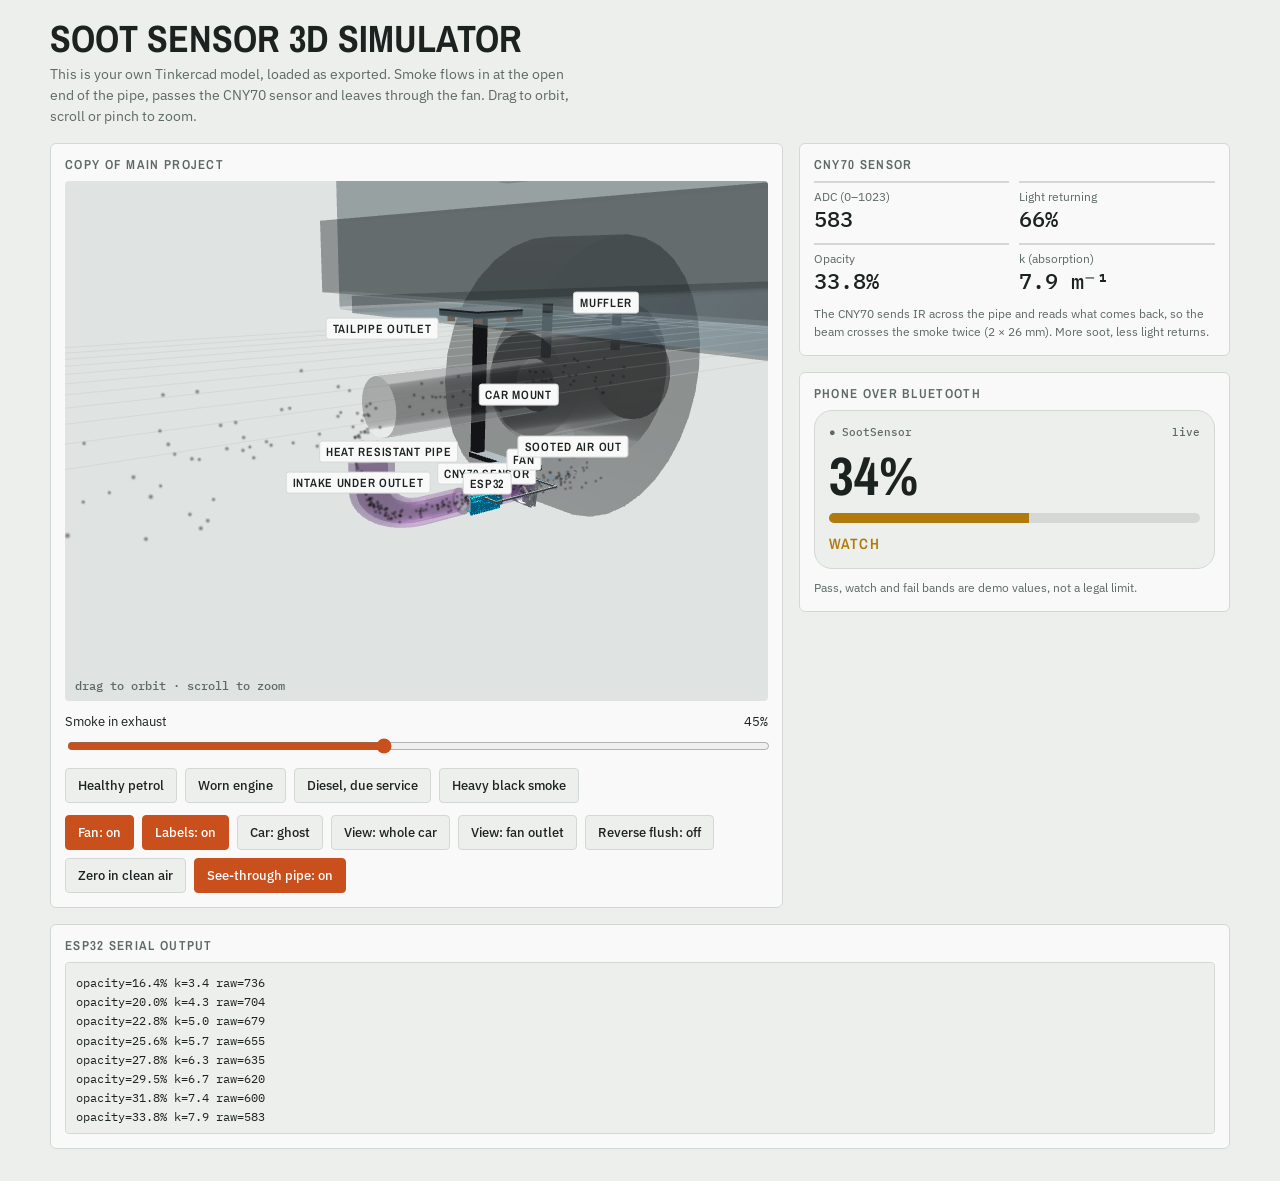
==== hardware/index.html @ 77779c5c "SootAble: diesel smoke monitoring app, virtual meter and 3D hardware demo" ====
<!doctype html><html><head><meta charset=utf8><meta name=viewport content="width=device-width,initial-scale=1,viewport-fit=cover"><style>:root{color-scheme:light;box-sizing:border-box;padding-top:env(safe-area-inset-top,0px);padding-bottom:env(safe-area-inset-bottom,0px)}html{scroll-padding-top:env(safe-area-inset-top,0px)}body{margin:0;padding:0;font:14px -apple-system,BlinkMacSystemFont,sans-serif;background:#fff;color:#000}img{max-width:100%}[hidden]:not([hidden=until-found i]){display:none!important}</style></head><body>
<title>SootAble Meter - 3D Simulator</title>
<meta name="claude:viewport-fit-sides" content="cover">
<link rel="icon" href="/static/favicon.png" type="image/png">
<link rel="stylesheet" href="https://fonts.googleapis.com/css2?family=Archivo+Narrow:wght@600;700&family=IBM+Plex+Sans:wght@400;500&family=IBM+Plex+Mono:wght@400;500&display=swap">
<style>
/* Layout: big 3D viewport of the team's own CAD model, controls and readouts beside it */
:root{
  --bg:#edefed;--panel:#f8f9f8;--ink:#1b2220;--mute:#5d6966;--line:#d3d8d5;
  --accent:#c9501c;--ok:#2f7d4f;--warn:#b07a0c;--bad:#b3261e;--view:#dfe3e1;
  --f-display:'Archivo Narrow','Arial Narrow',sans-serif;--f-body:'IBM Plex Sans',system-ui,sans-serif;--f-mono:'IBM Plex Mono',ui-monospace,monospace}
@media (prefers-color-scheme:dark){:root:not([data-theme="light"]){
  --bg:#121615;--panel:#1b2120;--ink:#e7ecea;--mute:#93a09c;--line:#303a38;--accent:#ef7a45;--ok:#59b57c;--warn:#d9a53a;--bad:#ee6b62;--view:#1f2625;color-scheme:dark}}
:root[data-theme="dark"]{--bg:#121615;--panel:#1b2120;--ink:#e7ecea;--mute:#93a09c;--line:#303a38;--accent:#ef7a45;--ok:#59b57c;--warn:#d9a53a;--bad:#ee6b62;--view:#1f2625;color-scheme:dark}
body{background:var(--bg);color:var(--ink);font-family:var(--f-body);padding-block:20px 32px;
 padding-left:max(16px,env(safe-area-inset-left,0px));padding-right:max(16px,env(safe-area-inset-right,0px))}
.wrap{max-width:1180px;margin:0 auto;display:grid;gap:16px}
h1{font:700 clamp(26px,5vw,38px)/1 var(--f-display);margin:0;text-transform:uppercase}
header p{margin:6px 0 0;color:var(--mute);font-size:14px;line-height:1.5;max-width:66ch}
.grid{display:grid;grid-template-columns:minmax(0,1.7fr) minmax(0,1fr);gap:16px}
@media(max-width:860px){.grid{grid-template-columns:minmax(0,1fr)}}
.card{background:var(--panel);border:1px solid var(--line);border-radius:6px;padding:14px;min-width:0}
h2{font:600 13px/1 var(--f-display);text-transform:uppercase;letter-spacing:.1em;color:var(--mute);margin:0 0 10px}
#vp{position:relative;height:clamp(300px,52vw,520px);background:var(--view);border-radius:4px;overflow:hidden;touch-action:none;cursor:grab}
#vp canvas{display:block;width:100%;height:100%}
#tip{position:absolute;left:10px;bottom:8px;font:500 12px var(--f-mono);color:var(--mute);pointer-events:none}
#lbls{position:absolute;inset:0;pointer-events:none}
#lbls span{position:absolute;font:600 12px var(--f-display);letter-spacing:.06em;text-transform:uppercase;background:var(--panel);border:1px solid var(--line);border-radius:3px;padding:2px 6px;transform:translate(-50%,-120%);white-space:nowrap}
.ctrl{display:grid;gap:12px;margin-top:12px}
.row{display:grid;gap:6px}.row label{display:flex;justify-content:space-between;font-size:13px}.row output{font-family:var(--f-mono)}
input[type=range]{width:100%;accent-color:var(--accent)}
.btns{display:flex;flex-wrap:wrap;gap:8px}
button{font:500 13px var(--f-body);color:var(--ink);background:var(--bg);border:1px solid var(--line);border-radius:4px;padding:8px 12px;cursor:pointer}
button:hover{border-color:var(--accent)}button[aria-pressed=true]{background:var(--accent);border-color:var(--accent);color:#fff}
button:focus-visible,input:focus-visible{outline:2px solid var(--accent);outline-offset:2px}
.stats{display:grid;grid-template-columns:repeat(2,minmax(0,1fr));gap:10px}
.stat{border-top:2px solid var(--line);padding-top:6px}.stat span{display:block;font-size:12px;color:var(--mute)}
.stat b{font:500 22px var(--f-mono);font-variant-numeric:tabular-nums}
.phone{border:1px solid var(--line);border-radius:18px;padding:14px;background:var(--bg);display:grid;gap:10px}
.bt{font:500 11px var(--f-mono);color:var(--mute);display:flex;justify-content:space-between}
.big{font:700 54px/1 var(--f-display);font-variant-numeric:tabular-nums}
.bar{height:10px;background:var(--line);border-radius:5px;overflow:hidden}.bar i{display:block;height:100%;width:0;background:var(--ok);transition:width .3s,background .3s}
.verdict{font:600 15px var(--f-display);text-transform:uppercase;letter-spacing:.08em}
.note{font-size:12px;color:var(--mute);line-height:1.5;margin:0}
pre{margin:0;font:400 12px/1.6 var(--f-mono);background:var(--bg);border:1px solid var(--line);border-radius:4px;padding:10px;height:150px;overflow:hidden}
</style>
<div class="wrap">
<header><h1>Soot Sensor 3D Simulator</h1>
<p>This is your own Tinkercad model, loaded as exported. Smoke flows in at the open end of the pipe, passes the CNY70 sensor and leaves through the fan. Drag to orbit, scroll or pinch to zoom.</p></header>
<div class="grid">
 <section class="card" aria-label="3D model">
  <h2>Copy of Main Project</h2>
  <div id="vp"><div id="lbls"></div><div id="badge" hidden style="position:absolute;right:10px;top:10px;font:600 13px var(--f-display);letter-spacing:.08em;text-transform:uppercase;background:var(--accent);color:#fff;border-radius:3px;padding:4px 8px">Reverse flush on: click the button again to let the exhaust back in</div><div id="tip">drag to orbit · scroll to zoom</div></div>
  <div class="ctrl">
   <div class="row"><label for="smoke">Smoke in exhaust <output id="smokeOut"></output></label><input id="smoke" type="range" min="0" max="100" value="45"></div>
   <div class="btns" id="presets" role="group" aria-label="Exhaust condition presets">
    <button data-v="2">Healthy petrol</button><button data-v="25">Worn engine</button><button data-v="55">Diesel, due service</button><button data-v="90">Heavy black smoke</button></div>
   <div class="btns"><button id="fan" aria-pressed="true">Fan: on</button><button id="lab" aria-pressed="true">Labels: on</button><button id="carbtn">Car: ghost</button><button id="vw">View: whole car</button><button id="vfan">View: fan outlet</button><button id="flush" aria-pressed="false">Reverse flush: off</button><button id="zero">Zero in clean air</button><button id="cut" aria-pressed="true">See-through pipe: on</button></div>
  </div>
 </section>
 <aside style="display:grid;gap:16px;align-content:start">
  <section class="card"><h2>CNY70 sensor</h2>
   <div class="stats">
    <div class="stat"><span>ADC (0–1023)</span><b id="adc">0</b></div><div class="stat"><span>Light returning</span><b id="light">0%</b></div>
    <div class="stat"><span>Opacity</span><b id="op">0%</b></div><div class="stat"><span>k (absorption)</span><b id="k">0.0 m⁻¹</b></div></div>
   <p class="note" style="margin-top:10px">The CNY70 sends IR across the pipe and reads what comes back, so the beam crosses the smoke twice (2 × 26 mm). More soot, less light returns.</p></section>
  <section class="card"><h2>Phone over Bluetooth</h2>
   <div class="phone"><div class="bt"><span>● SootSensor</span><span>live</span></div><div class="big" id="pbig">0%</div><div class="bar"><i id="pbar"></i></div><div class="verdict" id="verdict">Pass</div></div>
   <p class="note" style="margin-top:10px">Pass, watch and fail bands are demo values, not a legal limit.</p></section>
 </aside>
</div>
<section class="card"><h2>ESP32 serial output</h2><pre id="log"></pre></section>
</div>
<script src="three.min.js"></script>
<script>
(function(){
var MODEL=[{"id": "color_16448250", "name": "Sensor lens", "rgb": [0.9803921568627451, 0.9803921568627451, 0.9803921568627451], "op": 1.0, "pos": "[base64]/d1YD7uX9m+9KeNO/d1YD5K79u+9KeNO/d1YD4hk8y+9KeNO/[base64]/[base64]/YLdOrnEUT59Is++2ozTOsk4Vj59Is++f03WOg05Vj4hk8y+NlmjvDnWVT4hk8y+NlmjvDnWVT59Is++LlOTOyhGVj4hk8y+lYCYO+EJTT4hk8y+lYCYO+EJTT59Is++LlOTOyhGVj59Is++", "idx": "[base64]/[base64]", "u32": false}, {"id": "color_3888547", "name": "Sensor pin", "rgb": [0.23137254901960785, 0.3333333333333333, 0.6392156862745098], "op": 1.0, "pos": "DhVjvL2PMz72J9G+5nVEvEimMz6+pNG+JZQ+vNunMz6Mu9G+IeQ8vKGdMz6lvdG+qtZCvB6oMz5Lq9G+iJw+vGGoMz6Mu9G+FHc8vAKbMz4rvtG+71YWvG2pMz4k7tG+z/g+vJOsMz4Gu9G+6X1jvFySMz5CJtG+26djvGiTMz6aJdG+uFx9u+vFMD5vDcy+D37iu/TFLj5Ei8y+zvv/u8LBLj6YUcy+NWAQvAq9Lj7uPcy+ejaru6G/MD4LY8u+4pLju8O3MD5A9sq+nuoQvB2vMD4+0Mq+ilhEu9rJMD4vwM6+YK8wuynLMD7y0s2+ilhEu9rJMD5l5My+4C0QvOgSLj7y0s2+Num2u/vLLj7y0s2+Yye8uzLLLj4dVc2+Q+bKuxnJLj5l5My+D37iu/TFLj6gGs++Q+bKuxnJLj4vwM6+Yye8uzLLLj52T86+uFx9u+vFMD4kl8++NWAQvAq9Lj71Z8++zvv/u8LBLj78Us++nuoQvB2vMD5W1NC+4pLju8O3MD6jr9C+ejaru6G/[base64]/8m+sRRJvNKpOz4j88i+3ud4vHOcOz6Srsm+S3SWvNMWNz4DPs++yH6WvNMWNz42Os++Rj+avLoUNz7y0s2+FhObvB5TNz7y0s2+zsOJvOcdNz4g7sq+h22LvMRbNz5A9sq+kMGKvGAdNz5U/[base64]/asy+cjPcOc5sNz5lVcy+w2drusdmNz53EMu+tYp+uoRmNz6k/sq+QNp/ukFmNz5U/cq+NsmPurplNz7Dt9C+TiuFukFmNz6KrdC+QNp/ukFmNz6PqNC+d06zOUhsNz50Ys++cjPcOc5sNz5RT8++PrBjvGiTMz5XJdG+sU+AvMl1Mz5LPNC++G2IvGNiMz4DPs++WaSJvMRfMz4BGM++kWKAvLBzMz4yOtC+KbCAvCpzMz5/MNC+vayJvOJcMz6YFM++B7OJvOJcMz5/Es++ldSJvJ5cMz7eBM++HemMvIpVMz7y0s2+vayJvOJcMz4qkcy+WaSJvMRfMz7jjcy+Y9CJvJ5cMz7tnsy+6+SMvM5VMz7Z0M2+Er2MvM5VMz6Dwc2+kWKAvLBzMz6Dasu+sU+AvMl1Mz5JaMu+XU6JvEpgMz6Ig8y+nfd/vJJ2Mz4LY8u+26djvGiTMz76fsq+DhVjvL2PMz6efMq+OZdivACQMz6nesq+pIpivACQMz6Fesq+5nVEvEimMz74/8m+tHFEvEimMz7W/[base64]/[base64]/UT71Z8++RfKVOuT5TD7y0s2+mkQ9Osv3TD59Is++rMUnOgHAUT59Is++x4JCOg74TD4hk8y+2gMtOgHAUT4hk8y+NPcQOnu/UT7uPcy+AaF1uqq4UT4+0Mq+nmJVuy6uUT6Srsm+C2DKu8+gUT4j88i+bhcavN6RUT45tMi++SxPvDCDUT4j88i+VwR/[base64]/vNF1UT5R99G++SxPvDCDUT5wsdK+bhcavN6RUT68dNO+zY+/ux+iUT71LdO+okPgOrnEUT4hk8y+CI7LOjPEUT5NFcy+CI7LOjPEUT5Hj8++/YLdOrnEUT59Is++bhcavN6RUT4nMci+zY+/ux+iUT6fdsi+hdEsu82wUT4tYNK+xXO2uJm8UT6rIdG+xXO2uJm8UT7ogsq+hdEsu82wUT5nRMm+GJVUvJ2BUT71LdO+GJVUvJ2BUT6fdsi+T5SEvO9yUT5nRMm+1LmivChiUT7Umcu+DHiZvCNnUT7ogsq+1LmivChiUT6/[base64]/mVT5nRMm+bheavHfbVT7ogsq+mnecvCfaVT55ysq+NlmjvDnWVT7Umcu+NlmjvDnWVT6/CtC+bheavHfbVT6rIdG+sTOFvP/mVT4tYNK+3dNVvK71VT71LdO+NlmjvDnWVT4hk8y+NlmjvDnWVT59Is++baxEuxRdNz7W/8m+B2JZu8RbNz7jwtG+HVtPu0tcNz4wudG+4fCCu59YNz4k7tG+EW1Hu9FcNz6Y+sm+HsROu0tcNz6S7Mm+HVtPu0tcNz6F68m+8N+8u39QNz76Rcm+ZePBu7VPNz4lPMm+WfcPvJpCNz6bAsm+YsASvNFBNz5U/8i+SvCGuxlYNz7g9dG+OIUVvAdBNz75odK+KNESvNFBNz5hpdK+YsASvNFBNz5hpdK+EW3Hu+xONz7Xa9K+ZePBu7VPNz5uaNK+NL3EujroMj7W/s6+UADFukfpMj4EAM++VvDbusX+Mj46Pc++8u7Iurn9Mj4BGM++AFXcusX+Mj4DPs++9DehupvlMj4hHc6+m42Vuo/kMj7y0s2+GHrEuvfnMj6Lqcy+wt7EujroMj6opsy+ajS5ui7nMj638My+spyEu+s3Mz7p8NC+6/4xu/UtMz6JQdC+1F8vu28tMz5LPNC+XTclu/[base64]/g+vJOsMz6O6cm+", "idx": "AQACADIAAwAyAAIABQACAAQAAQAEAAIABwAzAAYABAAIAAUADwAQAAwADAAQAA0ADQARAA4AEAARAA0AigCLAA8ACwCKAA8AkAAQAA8AjQCRAA8AEAAgAREAIQERACABIwEkABEAIQEiAREAHAD/[base64]/[base64]/AJUAvwCgAJUAwQChAMAAwgDDAKkAxQCnAMQApwCkAMQArgCtAMYAxgCtAMcAyACiAMEAoADAAKEAoQDBAKIAowDIAMkAogDIAKMApACjAMkAyQDEAKQAwwDKAKoAwwCqAKkAqgDKAKsAygDLAKsArACrAMsAywDHAKwArQCsAMcAxgCvAK4AoAC/[base64]/[base64]/ADYAnwA/[base64]/AH0AJQB9AHwALwAmAHcAfgB4ACYAeAB3ACYAfAB+ACYAJQGFAIQALgB2AHUAewB6AC4AdgAuAHoAcwAtAHQAdAAtAHUAcgAtAG8AbwAtAHAAcwBwAC0AcQAxAHIAdwB5AC8AewAvAHkAMgAxAAAAbgBtADEACQAxAAoAbQAKADEAhQAlASYB", "u32": false}, {"id": "color_1650274", "name": "Sensor pin", "rgb": [0.09803921568627451, 0.1803921568627451, 0.3843137254901961], "op": 1.0, "pos": "IqcvvGO0Lj5/aty+g8IgvJW4Lj7boty+vTUwvHamMD6C/92+zjVMvJmeMD5okd2+MugEOvyrNz7boty+s3tyOh3mOz7Ut9y+yVYXvIFANz6/79++OIUVvAdBNz7Y8d++KNESvNFBNz5B9d++YsASvNFBNz5B9d++EW3Hu+xONz62u9++ZePBu7VPNz5OuN++vTpHvCIzNz55rt++ArlEvOwzNz5OuN++ArlEvOwzNz5OuN++lKKVvFkXNz7/kdm+KEaWvNMWNz5Epdm+yH6WvNMWNz4Wity+KEaWvNMWNz7Lnty+KEaWvNMWNz4wn9y+Rj+avLoUNz7RItu+pwaavLoUNz6VDdu+4nQSvE+RMz4qOd++JLgRvJeMMz4/ON++TP8SvHWUMz7SOd++71YWvG2pMz4DPt++WFnbuyWTMz7lCt++9P3UuxN8Mz4N/t6+Tz3Sux1yMz6M+N6+JZQ+vNunMz5rC9++IeQ8vKGdMz6EDd++PnpDvFSnMz6M+N6+qtZCvB6oMz4r+96+iJw+vGGoMz5rC9++FHc8vAKbMz4LDt++z/g+vJOsMz7lCt++FHc8vEWbMz5INte+3PA7vImbMz6gNde+71YWvJOsMz5PBte+OZdivACQMz6Gyte+DhVjvL2PMz59zNe+pIpivACQMz5kyte+JZQ+vNunMz7nONe+5nVEvEimMz7XT9e+26djvGiTMz7Zzte+nfd/vJJ2Mz7qsti+sU+AvMl1Mz4ouNi+kWKAvLBzMz5iuti+CoWIvCBiMz5eutm+z/[base64]/Pdi+kMGKvGAdNz40Tdi+fA+XvHpVNz53odm+sRRJvNKpOz4DQ9a+3ud4vHOcOz5y/ta+U3WPvLSROz4dINi+FaqbvOOKOz7Ojdm+uFx9u+vFMD5PXdm+zvv/u8LBLj53odm+NWAQvAq9Lj7Ojdm+ejaru6G/MD7qsti+4pLju8O3MD4gRti+nuoQvB2vMD4dINi+ilhEu9rJMD4OENy+YK8wuynLMD7RItu+ilhEu9rJMD5ENNq+Yye8uzLLLj79pNq+Q+bKuxnJLj5ENNq+D37iu/TFLj4j29m+4C0QvOgSLj7RItu+Q+bKuxnJLj4OENy+Yye8uzLLLj5Wn9u+Num2u/vLLj7RItu+NWAQvAq9Lj7Ut9y+zvv/u8LBLj7boty+D37iu/TFLj5/aty+nuoQvB2vMD41JN6+4pLju8O3MD6C/92+ejaru6G/MD5okd2+uFx9u+vFMD4E59y+g8IgvJW4Lj53odm+vTUwvHamMD4gRti+zjVMvJmeMD7qsti+AKhivE6YMD5PXdm+j3FFvFyuLj7RItu+eNJCvCWvLj5Wn9u+F0k7vD6xLj4OENy+zjeivPKZTD7RItu+bhcavN6RUT6cxOC+zY+/[base64]/[base64]/UT7Ut9y+kIVoOpT4TD5K79u+owZTOofAUT5K79u+IXYmOoj3TD7Ojdm+pIw4uC8xVj4C8Ne+i+HqOb72TD7uX9m+sOO/ObK+UT7uX9m+AaF1uqq4UT4dINi+xXO2uJm8UT7I0te+++oquakwVj7I0te+nmJVuy6uUT5y/ta+hdEsu82wUT5GlNa+z7sxuyAlVj5GlNa+C2DKu8+gUT4DQ9a++SxPvDCDUT4DQ9a+feiCvE/oVT5Rgta+T5SEvO9yUT5GlNa+VwR/vNF1UT5y/ta+sTOFvP/[base64]/vNF1UT4wR9++T5SEvO9yUT4MsN++sTOFvP/mVT4MsN+++SxPvDCDUT5QAeC+s3tyOh3mOz7Ojdm+MugEOvyrNz53odm+cjPcOc5sNz5Epdm+U1vqOc5sNz5eutm+tYp+uoRmNz6DTti+MnRsurGlNz4gRti+QNp/ukFmNz40Tdi+w2drusdmNz5XYNi+svJLu3ibNz6QMde+EW1Hu9FcNz53Ste+HVtPu0tcNz5kO9e+ZtkTukzfOz4dINi+fgE9u9DUOz5y/ta+rhHBu+OONz6dgNa+8N+8u39QNz7Zlda+ZePBu7VPNz4FjNa+WfcPvJpCNz56Uta+KNESvLuANz4DQ9a+YsASvNFBNz4zT9a+ey++u3HHOz4DQ9a+Jv8TvIC4Oz4ZBNa+nBa8OnnoOz7RItu+xa2COliuNz7RItu+MnRsurGlNz6C/92+QNp/ukFmNz5u+N2+TiuFukFmNz5p/d2+NsmPurplNz6jB96+YvlzvNAmNz6M+N6+cM9zvNAmNz7b+d6+7dNxvFcnNz4PCd++I2WLvNocNz5L5d2+Jc6KvGAdNz799t2+kMGKvGAdNz5u+N2+TKWfujRlNz6UFt6+fA+XvHpVNz7boty+FhObvB5TNz7RItu+h22LvMRbNz6C/92+FaqbvOOKOz7Ut9y+iNWfvMqIOz7RItu+U3WPvLSROz41JN6+ls9yvP5lNz7CEt++nUdFvJNyNz61w9++3ud4vHOcOz4wR9++sRRJvNKpOz5QAeC+dQXbugn/[base64]/kMj7RItu+GHrEuvfnMj5q+dm+wt7EujroMj6I9tm+ajS5ui7nMj6WQNq+8u7Iunb9Mj7C3dm+DRzQu0BqMz449N6+8YKIuzs5Mz5hUN6+xmmIu7Q4Mz79T96+uOaOu6NXMz7Pad6+TtGRu8tlMz55dd6+6/4xu/[base64]", "idx": "[base64]/gBjAP0AYgD/AGMA/[base64]/AJQAgwCUAH8AkwB/[base64]/[base64]/ABiAPoA/QBjAP8A/wBiAAABAgFjAAEB/[base64]", "u32": false}, {"id": "color_6383466", "name": "Cable duct", "rgb": [0.3803921568627451, 0.403921568627451, 0.41568627450980394], "op": 1.0, "pos": "exTuPj0K1z1xPYq+exTuPnsUrj1xPYq+exTuPj0K1z09Cpe/exTuPnsUrj09Cpe/CtfjPj0K1z09Cpe/CtfjPnsUrj09Cpe/CtfjPj0K1z1xPYq+CtfjPnsUrj1xPYq+w/XoPj0K1z3hepS/w/XoPnsUrj3hepS/w/XoPj0K1z09Cpe/w/XoPnsUrj09Cpe/H4XrPT0K1z09Cpe/H4XrPXsUrj09Cpe/H4XrPT0K1z3hepS/H4XrPXsUrj3hepS/[base64]", "idx": "[base64]", "u32": false}, {"id": "color_2829873", "name": "CNY70 sensor", "rgb": [0.16862745098039217, 0.1803921568627451, 0.19215686274509805], "op": 1.0, "pos": "CtcjPgrXo7yF6/G+CtcjPilcD72F6/G+CtcjPgrXo7yamfm+CtcjPilcD72amfm+CtcjPArXo7yamfm+CtcjPClcD72amfm+CtcjPArXo7yF6/G+CtcjPClcD72F6/G+DhVjvL2PMz72J9G+5nVEvEimMz6+pNG+JZQ+vNunMz6Mu9G+IeQ8vKGdMz6lvdG+qtZCvB6oMz5Lq9G+iJw+vGGoMz6Mu9G+FHc8vAKbMz4rvtG+71YWvG2pMz4k7tG+z/[base64]/B1PG3HZD5NSuG+t30PvZPiYz4mqse+s/[base64]/HCQPNpyTj5mZua+8PeLPKeWTT5mZua+7PqFPMsSTT5mZua+CwqDPGX/[base64]/FVz5mZua+IsI/PEVnWT5mZua+86pOPE+WWj5mZua+5s1hPM9NWz5mZua++ip5PKiQWz5mZua+NIN4PNKOWz5mZua+nKR5PGHgWT5mZua+1vx4PEjeWT5mZua+UvJqPD6yWT5mZua+U3hQPGoTVz5mZua+BoRWPHJSWD5mZua++kdfPMMrWT5mZua+G9XpOqQZWz5mZua+/whDuboQWz5mZua+/rcSvFzoWj5mZua+PKMtPORMUz5mZua+Rz4vPPC/[base64]/VD5mZua+zlOdvMjtVz5mZua+xCedvKHZVT5mZua+kiOdvBb5VT5mZua++tWcvAvuVz5mZua+CKsxvLXfWj5mZua+SOCPvAnBWj5mZua+BfsvvNXKVD5mZua+SzwgvCkHUz5mZua+VPzfvHmUWj5mZua+UKbRvFacWj5mZua+k/3zvLgdWj5mZua+W1v4vDBIWj5mZua+CHLQvLn6UT5mZua+CHLQvELNUD5mZua+VrnQvAZJTz5mZua+BMjQvLEWTz5mZua+qb7zvNVaWD5mZua+cRz4vLN9WD5mZua+Mzb0vFsJTT5mZua+NX32vM3nTD5mZua+L/3LvD21Sj5mZua+AMTdvEerSj5mZua+JLXQvItuTT5mZua+8UfRvEhuTT5mZua+t0HtvCFaSz5mZua+zjP2vF7YSj5mZua+e9n2vO7OSj5mZua+IsUAveZ3Sj5mZua+/[base64]/[base64]/N/vAIOMT4qjN2+dlCJvMQIMT6QZty+U5eMvO4GMT7RItu+dlCJvMQIMT7C3dm+a/N/vAIOMT4ouNi+sfdivCMWMT7Zzte+dEQ+vFwgMT5tOde+lKIVvKErMT5PBte+zAnau+c2MT5tOde+UaOQu2NBMT7Zzte+9kYtu0FJMT4ouNi+3iHFun9OMT7C3dm+owOSulVQMT7RItu+3iHFun9OMT6QZty+9kYtu0FJMT4qjN2+UaOQu2NBMT55dd6+a/N/vAIOMT5LPNC+dlCJvMQIMT4BGM++U5eMvO4GMT7y0s2+dlCJvMQIMT7jjcy+a/N/[base64]/8m+S3SWvNMWNz4DPs++yH6WvNMWNz42Os++Rj+avLoUNz7y0s2+zsOJvOcdNz4g7sq+kMGKvGAdNz5U/[base64]/asy+cjPcOc5sNz5lVcy+w2drusdmNz53EMu+tYp+uoRmNz6k/sq+QNp/ukFmNz5U/cq+NsmPurplNz7Dt9C+TiuFukFmNz6KrdC+QNp/ukFmNz6PqNC+d06zOUhsNz50Ys++cjPcOc5sNz5RT8++9kKBPBCzNz5NSuG+yVYXvIFANz6/79++OIUVvAdBNz7Y8d++KNESvNFBNz5B9d++YsASvNFBNz5B9d++EW3Hu+xONz62u9++ZePBu7VPNz5OuN++vTpHvCIzNz55rt++ArlEvOwzNz5OuN++ArlEvOwzNz5OuN++XFcMvfLNNj4mqse+XFcMvfLNNj5NSuG+lKKVvFkXNz7/kdm+KEaWvNMWNz5Epdm+yH6WvNMWNz4Wity+KEaWvNMWNz7Lnty+KEaWvNMWNz4wn9y+Rj+avLoUNz7RItu+pwaavLoUNz6VDdu+4nQSvE+RMz4qOd++JLgRvJeMMz4/ON++TP8SvHWUMz7SOd++71YWvG2pMz4DPt++WFnbuyWTMz7lCt++9P3UuxN8Mz4N/t6+Tz3Sux1yMz6M+N6+JZQ+vNunMz5rC9++IeQ8vKGdMz6EDd++PnpDvFSnMz6M+N6+qtZCvB6oMz4r+96+iJw+vGGoMz5rC9++FHc8vAKbMz4LDt++z/g+vJOsMz7lCt++FHc8vEWbMz5INte+3PA7vImbMz6gNde+71YWvJOsMz5PBte+OZdivACQMz6Gyte+DhVjvL2PMz59zNe+pIpivACQMz5kyte+JZQ+vNunMz7nONe+5nVEvEimMz7XT9e+26djvGiTMz7Zzte+nfd/vJJ2Mz7qsti+sU+AvMl1Mz4ouNi+kWKAvLBzMz5iuti+CoWIvCBiMz5eutm+z/[base64]/Pdi+kMGKvGAdNz40Tdi+PrBjvGiTMz5XJdG+sU+AvMl1Mz5LPNC++G2IvGNiMz4DPs++WaSJvMRfMz4BGM++kWKAvLBzMz4yOtC+KbCAvCpzMz5/MNC+vayJvOJcMz6YFM++B7OJvOJcMz5/Es++ldSJvJ5cMz7eBM++HemMvIpVMz7y0s2+vayJvOJcMz4qkcy+WaSJvMRfMz7jjcy+Y9CJvJ5cMz7tnsy+6+SMvM5VMz7Z0M2+Er2MvM5VMz6Dwc2+kWKAvLBzMz6Dasu+sU+AvMl1Mz5JaMu+XU6JvEpgMz6Ig8y+nfd/vJJ2Mz4LY8u+26djvGiTMz76fsq+DhVjvL2PMz6efMq+OZdivACQMz6nesq+pIpivACQMz6Fesq+5nVEvEimMz74/8m+tHFEvEimMz7W/[base64]/[base64]/d1YD7uX9m+9KeNO/d1YD5K79u+9KeNO/d1YD4hk8y+9KeNO/[base64]/oVT5Rgta+sTOFvP/mVT5GlNa+P+WYvP3bVT6QwNe+bheavHfbVT7I0te+NlmjvDnWVT606di+NlmjvDnWVT7uX9m+NlmjvDnWVT6fWt2+NlmjvDnWVT5K79u+bheavHfbVT6Lcd6+6pGGvDbmVT5Wm9++sTOFvP/mVT4MsN++cjPcOc5sNz5Epdm+U1vqOc5sNz5eutm+tYp+uoRmNz6DTti+QNp/ukFmNz40Tdi+w2drusdmNz5XYNi+EW1Hu9FcNz53Ste+HVtPu0tcNz5kO9e+8N+8u39QNz7Zlda+ZePBu7VPNz4FjNa+WfcPvJpCNz56Uta+YsASvNFBNz4zT9a+QNp/ukFmNz5u+N2+TiuFukFmNz5p/[base64]/mVT5nRMm+bheavHfbVT7ogsq+mnecvCfaVT55ysq+NlmjvDnWVT7Umcu+NlmjvDnWVT6/CtC+bheavHfbVT6rIdG+sTOFvP/[base64]/8m+B2JZu8RbNz7jwtG+HVtPu0tcNz4wudG+4fCCu59YNz4k7tG+EW1Hu9FcNz6Y+sm+HsROu0tcNz6S7Mm+HVtPu0tcNz6F68m+8N+8u39QNz76Rcm+ZePBu7VPNz4lPMm+WfcPvJpCNz6bAsm+YsASvNFBNz5U/8i+yVYXvIFANz6q8dK+SvCGuxlYNz7g9dG+OIUVvAdBNz75odK+KNESvNFBNz5hpdK+YsASvNFBNz5hpdK+EW3Hu+xONz7Xa9K+ZePBu7VPNz5uaNK+NL3EujroMj7W/s6+UADFukfpMj4EAM++VvDbusX+Mj46Pc++8u7Iurn9Mj4BGM++AFXcusX+Mj4DPs++9DehupvlMj4hHc6+m42Vuo/kMj7y0s2+GHrEuvfnMj6Lqcy+wt7EujroMj6opsy+ajS5ui7nMj638My+spyEu+s3Mz7p8NC+6/4xu/UtMz6JQdC+1F8vu28tMz5LPNC+XTclu/[base64]/[base64]/kMj7RItu+GHrEuvfnMj5q+dm+wt7EujroMj6I9tm+ajS5ui7nMj6WQNq+8u7Iunb9Mj7C3dm+DRzQu0BqMz449N6+8YKIuzs5Mz5hUN6+xmmIu7Q4Mz79T96+uOaOu6NXMz7Pad6+TtGRu8tlMz55dd6+6/4xu/[base64]/g+vJOsMz6O6cm+HPB5PC13Vj68dNO+", "idx": "[base64]/AH0AfwCAAH0AfQB1AH4AfAAWAH8AgQB/[base64]/[base64]/wHyAfsBAALyAf8B+wAsAQUC8gEFAiwB/QD+ACwB+wD6ACwB8gECAgMC8gEDAgQC8gEEAgUC/QAsAfwA/wAAASwBAAEEASwB/AAsAfoA/wAsAf4A0QEHAtAB0wEGAtIBEAETAWoBEwERAWgBagFrARABawFsARABDwEQAWwBZwEGAtMB0QHSAQYCBgILAtEB/AHPAf4B/gHPAQcCDAIHAtEB/[base64]/[base64]", "u32": false}, {"id": "color_-1711604998", "name": "Sensor window", "rgb": [0.9803921568627451, 0.9803921568627451, 0.9803921568627451], "op": 0.4, "pos": "TI0Avm6Kpz1BtxO/d7sOvtmwZj1BtxO/8WQXvkZd6zxBtxO/TI0AvpNXp71BtxO/d7sOvgafZr1BtxO/ie6ZvWkdlb1BtxO/SWirvUs8gL1BtxO/Y5u0vUFEar1BtxO/6WHIvZpbIb1BtxO/WaXUvZROpLxBtxO/78jYvb03BjdBtxO/8WQXvsGP6rxBtxO/JGIavr03BjdBtxO/uAQgPazhwj3ylju+zsKePKT6zj3ylju+e2mKukn00j3ylju+Y+7avfvo1L1BtxO/A3usvZZb+r1BtxO/nZvWPdYb1T3ylju+wOvzvUAVt71BtxO/5Q2wvEPHzr1BtxO/Q6oovUnZwr1BtxO/e2mKuuG2Fj7ylju+N91yvWJLr71BtxO/JUG4PS+i7T3ylju+PSioPfeO+j3ylju+XDpmPYsyCz7ylju+599uvR4ZC75BtxO/wMz3vMy2E75BtxO/qoHmPH3QEz7ylju+jEyAPU0upr1BtxO/N91yvcN+rz1BtxO/jEyAPa5hpj1BtxO/Q6oovazhwj1BtxO/MCm+vF/RzT1BtxO/5Q2wvKT6zj1BtxO/6WHIvW5tIT3ylju+F0iwPRVWaj1BtxO/Y5u0vRVWaj3ylju+w5uVPcwllT1BtxO/wMz3vH3QEz5BtxO/t7UFvaUREz5BtxO/ie6ZvcwllT3ylju+k1LQPRkcpTxBtxO/599uvYsyCz5BtxO/A3usvfeO+j1BtxO/Y+7avdYb1T1BtxO/JA/EPW5tIT1BtxO/oDZqPcN+rz1BtxO/uAQgPazhwj1BtxO/k1LQPRkcpTzylju+JA/EPW5tIT3ylju+N08VPkZd6zxBtxO/WaXUvRkcpTzylju+FJIMPtmwZj1BtxO/0sf8PW6Kpz1BtxO/TI0Avm6Kpz3ylju+wTgYPr03BjdBtxO/d7sOvtmwZj3ylju+w5uVPWkdlb1BtxO/8WQXvkZd6zzylju+F0iwPUFEar1BtxO/JA/EPZpbIb1BtxO/k1LQPZROpLxBtxO/KXbUPb03BjdBtxO/TI0AvpNXp73ylju+N08VPsGP6rxBtxO/d7sOvgafZr3ylju+0sf8PZNXp71BtxO/FJIMPgafZr1BtxO/ie6ZvWkdlb3ylju+zsKePEPHzr1BtxO/uAQgPUnZwr1BtxO/SWirvUs8gL3ylju+oDZqPWJLr71BtxO/Y5u0vUFEar3ylju+e2mKuubr0r1BtxO/nZvWPfvo1L1BtxO/6WHIvZpbIb3ylju+qoHmPMy2E75BtxO/WaXUvZROpLzylju+XDpmPVouC75BtxO/PSioPQ6G+r1BtxO/JUG4Pc5u7b1BtxO/78jYvb03Bjfylju+e2mKujCdFr5BtxO/[base64]/EPZpbIb3ylju+F0iwPUFEar3ylju+599uvR4ZC77ylju+wMz3vMy2E77ylju+k1LQPZROpLzylju+KXbUPb03Bjfylju+jEyAPU0upr3ylju+N08VPsGP6rzylju+0sf8PZNXp73ylju+jEyAPa5hpj3ylju+FJIMPgafZr3ylju+zsKePKT6zj1BtxO/e2mKukn00j1BtxO/nZvWPdYb1T1BtxO/w5uVPcwllT3ylju+JUG4PS+i7T1BtxO/PSioPfeO+j1BtxO/XDpmPYsyCz5BtxO/qoHmPH3QEz5BtxO/e2mKuuG2Fj5BtxO/6WHIvW5tIT1BtxO/Y5u0vRVWaj1BtxO/ie6ZvcwllT1BtxO/e2mKuubr0r3ylju+WaXUvRkcpTxBtxO/[base64]/RzT3ylju+5Q2wvKT6zj3ylju+599uvYsyCz7ylju+wMz3vH3QEz7ylju+t7UFvaUREz7ylju+oDZqPcN+rz3ylju+", "idx": "[base64]/AIIAgwCEAGIAgQCCAH8AfwB9AIEAiQCIACEAiQAhACIAJwBzAHEAcQA3ACUAJQAnAHEALwAlADcANwA2AC8AKwAvADYANgA0ACsATQA7AD0APQA+AEQARABNAD0AQAA5AEIAQgBFAD8APgA/AEUAQAA0ADkAQAArADQAQgA/[base64]/[base64]/[base64]/AGgAaABpAEAAMgArAEAAOQBgAGsAbABFAG4ARQBrAG4AJQBYACcAMwAvACsAKwAyADMAJQAvADMAMwBYACUANAA2AFkA", "u32": false}, {"id": "color_8273816", "name": "Exhaust pipe", "rgb": [0.49411764705882355, 0.24705882352941178, 0.596078431372549], "op": 1.0, "pos": "N91yvRlyrD2HbpC/Q6oovQwBwD2HbpC/t7UFvbwIEz4JiBW/Cw0EvY7nEz5BtxO/t7UFvX/AEz5BtxO/MCm+vEoHyz2HbpC/5Q2wvHIYzD2HbpC/TI0AvlGfpD2HbpC/wMz3vKm+Ez6BlxW/wMz3vFGEFD5BtxO/XDpmPbE1Cz4KKxW/wMz3vItSEj6HbpC/t7UFvVqcET6HbpC/599uvZPJCT6HbpC/A3usvTDW9z2HbpC/Y+7avSUk0j2HbpC/oDZqPRlyrD2HbpC/jiNWPf8GDT5BtxO/uAQgPQwBwD2HbpC/F0iwPWIuab1BtxO/XASmPcnogL1BtxO/0sf8PVGfpD2HbpC/zsKePHIYzD2HbpC/e2mKutYB0D2HbpC/nZvWPSUk0j2HbpC/nzoWvcKHEj5BtxO/JUG4PaOt6j2HbpC/PSioPTDW9z2HbpC/XDpmPZPJCT6HbpC/qoHmPItSEj6HbpC/e2mKumRYFT6HbpC/Y5u0vU31ZD2HbpC/6WHIvYWzGz2HbpC/3NVrPfxtrz1BtxO/78jYvd7kt7qHbpC/uAQgPQwBwD3+eyC/oDZqPRlyrD3+eyC/WaXUvYiCmTyHbpC/d7sOvryxYD2HbpC/JA/EPY5XIL1BtxO/WOS3PUpDTb1BtxO/JGIavt7kt7qHbpC/8WQXvgGi4DyHbpC/Q6oovbrAxb3+eyC/wOvzvY4Eur2HbpC/TI0AvsUDqr2HbpC/d7sOvgowbL2HbpC/N91yvcYxsr3+eyC/Y5u0vTS+b72HbpC/SWirvVjlgr2HbpC/6WHIvd8yJ72HbpC/k1LQPRqnobxBtxO/sVPMPdqS1bxBtxO/WaXUvVUUr7yHbpC/ie6Zvazgl73+eyC/8WQXvs4z9ryHbpC/XDpmPZPJCT7+eyC/ie6ZvTl8kj3+eyC/6PScvZcCkj1BtxO/ie6ZvRqjlT1BtxO/A3usvaM6/b2HbpC/Y+7avdLj172HbpC/ie6ZvTl8kj2HbpC/5Q2wvOV80b2HbpC/Q6oovbrAxb2HbpC/N91yvcYxsr2HbpC/PSioPaYJ+z2mgBS/PSioPTDW9z3+eyC/ie6Zvazgl72HbpC/wMz3vB4yFb6HbpC/599uvcx7DL6HbpC/PSioPfCm+z1BtxO/uAQgPbrAxb2HbpC/zsKePOV80b2HbpC/oDZqPcYxsr2HbpC/jEyAPZ3yqL2HbpC/jEyAPSqOoz2HbpC/e2mKuoPB1b2HbpC/X3zRuxgHFz5BtxO/e2mKup4KGL6HbpC/qoHmPB4yFb6HbpC/XDpmPWmpDL6HbpC/w5uVPazgl72HbpC/w5uVPTl8kj2HbpC/F0iwPU31ZD2HbpC/JA/EPd8yJ72HbpC/F0iwPTS+b72HbpC/5Q2wvNWVzz1BtxO/k1LQPVUUr7yHbpC/JUG4PaOt6j3+eyC/KXbUPd7kt7qHbpC/k1LQPYiCmTyHbpC/JA/EPYWzGz2HbpC/MCm+vEoHyz3+eyC/0sf8PcUDqr2HbpC/FJIMPgowbL2HbpC/nZvWPSUk0j3+eyC/N08VPs4z9ryHbpC/wTgYPt7kt7qHbpC/N08VPgGi4DyHbpC/FJIMPryxYD2HbpC/PSioPaM6/b2HbpC/JUG4PVBt8L2HbpC/nZvWPdLj172HbpC/vFu5Pftc7T1BtxO/Y+7avSUk0j3+eyC/JUG4PVZH7j1BtxO/IZS3PUbS7j1BtxO/Y+7avXGq1T1BtxO/A3usvTDW9z3+eyC/A3usvaYJ+z2mgBS/nZvWPXGq1T1BtxO/vVLWPaTk1T1BtxO/5Q2wvHIYzD3+eyC/Q6oovQwBwD3+eyC/A3usvfCm+z1BtxO/WiqvvWB0+T1BtxO/TI0AvlGfpD3+eyC/TI0Avmngpz1BtxO/JUG4PRrh7T0vMxS/oInQPa2I2j1BtxO/yt/9vRO6qz1BtxO/BTMmvKp/0L1BtxO/5Q2wvOV80b3+eyC/WaXUvX9rpzxBtxO/5Q2wvN4czr1BtxO/t7UFvVqcET7+eyC/8bzUvdqs2j1BtxO/599uvcx7DL7+eyC/wMz3vB4yFb7+eyC/hISovaDG/T1BtxO/wMz3vItSEj7+eyC/kLyTvdBgA75BtxO/599uvZrSCr5BtxO/wMz3vCV4E75BtxO/8rR8vC3tFL5BtxO/IZQ3vQgDD75BtxO/0sf8PVGfpD3+eyC/599uvZPJCT7+eyC/0sf8PWngpz1BtxO/XcKhPClczz1BtxO/Vd/5PENxx71BtxO/uAQgPbrAxb3+eyC/e2mKuoOF0z1BtxO/46WbPLWozz1BtxO/zsKePNWVzz1BtxO/jEyAPZ3yqL3+eyC//8pKPaj9tr1BtxO/BI35PRO6qz1BtxO/e2mKuoLEFj6AthW/uAQgPbBVwr1BtxO/e2mKupiIFz5BtxO/FLJzPf/Kqr1BtxO/i+HKvWZqEj1BtxO/jEyAPVGipb1BtxO/6WHIvRt/Ij1BtxO/qoHmPKm+Ez6BlxW/9S+JPdiCnr1BtxO/qoHmPFGEFD5BtxO/oDZqPcYxsr3+eyC/JGIavvvqqjlBtxO/oDZqPXC1rr1BtxO/8WQXvjrO7TxBtxO/aoUZvmaGDTxBtxO/d7sOvqXaZz1BtxO/xSAQvv3AVT1BtxO/BVCMOxgHFz5BtxO/h8ABvnl0oz1BtxO/jEyAPSqOoz3+eyC/lDCTPRSTlz1BtxO/zsKePHIYzD3+eyC/Wrm3vYYAYD1BtxO/KXbUPd7kt7r+eyC/e2mKutYB0D3+eyC/599uvbE1Cz4KKxW/k1LQPYiCmTz+eyC/Y5u0vWmLaz1BtxO/599uvQvPCz5BtxO/JA/EPYWzGz3+eyC/le4uPQgDD75BtxO/XDpmPZ/oCr5BtxO/XDpmPWmpDL7+eyC/qoHmPB4yFb7+eyC/RpfXvev+sbtBtxO/N91yvRlyrD3+eyC/qoHmPCV4E75BtxO/tp+MPUInBL5BtxO/BKzVvWoVfTxBtxO/78jYvfvqqjlBtxO/zsKePOV80b3+eyC/2JwDPKp/0L1BtxO/e2mKuoPB1b3+eyC/e2mKujRm0r1BtxO/zsKePN4czr1BtxO/e2mKup4KGL7+eyC/F0iwPU31ZD3+eyC/e2mKukNTFr5BtxO/3BBjPKncFL5BtxO/gETTPev+sbtBtxO/PlnRPWoVfTxBtxO/KXbUPfvqqjlBtxO/xY7GPWZqEj1BtxO/k1LQPX9rpzxBtxO/lWazPYYAYD1BtxO/JA/EPRt/Ij1BtxO/w5uVPRqjlT1BtxO/I6KYPZcCkj1BtxO/F0iwPWmLaz1BtxO/w5uVPTl8kj3+eyC/w5uVPR+AlL1BtxO/w5uVPazgl73+eyC/JA/EPd8yJ73+eyC/F0iwPTS+b73+eyC/k1LQPVUUr7z+eyC/IZR3vVExrj1BtxO/N91yvZ0SsD1BtxO/Y3ttvfJ9sT1BtxO/N08VPjrO7TxBtxO/wTgYPvvqqjlBtxO/zGEXPmaGDTxBtxO/+vCsvLWozz1BtxO/RPoNPv3AVT1BtxO/FJIMPqXaZz1BtxO/MCm+vJWCzj1BtxO/AVGwvB2Rzz1BtxO/wy3/PXl0oz1BtxO/j6clvdvdwz1BtxO/Q6oovYNqwz1BtxO/+UwWPhAimbxBtxO/x5znPTcawL1BtxO/0sf8Pf+zpr1BtxO/FJIMPgacZb1BtxO/qyMHPtmwhr1BtxO/B+sPPj1JOr1BtxO/N08VPhIS6bxBtxO/e2mKumRYFT7+eyC/N08VPgGi4Dz+eyC/qoHmPItSEj7+eyC/FJIMPryxYD3+eyC/uAQgPYNqwz1BtxO/2NVkPfJ9sT1BtxO/wTgYPt7kt7r+eyC/oDZqPZ0SsD1BtxO/0sf8PcUDqr3+eyC/jEyAPSnNpj1BtxO/FJIMPgowbL3+eyC/N08VPs4z9rz+eyC/PSioPaM6/b3+eyC/XDpmPQvPCz5BtxO/PSioPabQ+b1BtxO/JUG4PVBt8L3+eyC/JUG4PVH47L1BtxO/RBbJPa93371BtxO/nZvWPQmJ1L1BtxO/nZvWPdLj173+eyC/k45yPfInCj5BtxO/5NqwPRLa8r1BtxO/g2kYvhAimbxBtxO/sJD5vUq1r71BtxO/TI0Avv+zpr1BtxO/Dk0Jvtmwhr1BtxO/d7sOvgacZb1BtxO/0AwSvj1JOr1BtxO/8WQXvhIS6bxBtxO/5BCxvfypcb1BtxO/Y5u0vWIuab1BtxO/SWirvddPf71BtxO/Hje8vUpDTb1BtxO/6WHIvY5XIL1BtxO/dqbQvdqS1bxBtxO/WaXUvRqnobxBtxO/wOvzvY6Ptr1BtxO/WDjpvUJaw71BtxO/d7sOvryxYD3+eyC/JGIavt7kt7r+eyC/8WQXvgGi4Dz+eyC/78jYvd7kt7r+eyC/6WHIvYWzGz3+eyC/Y5u0vU31ZD3+eyC/WaXUvYiCmTz+eyC/TI0AvsUDqr3+eyC/d7sOvgowbL3+eyC/8WQXvs4z9rz+eyC/wOvzvY4Eur3+eyC/SWirvVjlgr3+eyC/Y5u0vTS+b73+eyC/6WHIvd8yJ73+eyC/WaXUvVUUr7z+eyC/Y+7avdLj173+eyC/A3usvaM6/b3+eyC/Y+7avQmJ1L1BtxO/A3usvabQ+b1BtxO/gSbCvZVl6L1BtxO/NpUFvUNxx71BtxO/i3BTvaj9tr1BtxO/N91yvXC1rr1BtxO/Q6oovbBVwr1BtxO/0zGHvUOQo71BtxO/Sgmhvf34i71BtxO/ie6ZvR+AlL1BtxO/F0iwPRAEyDuBJDQ/w5uVPdbh6Lsvwzc/aVSAPbqeaLyitjk/F0iwPXZwsD1WSQw/F0iwPbrairyI8iE/k1LQPbDGGT2Lhys/KXbUPdJvXz0W3SY/k1LQPVeUkj1ENCI/KXbUPdyeoD2oijU/wTgYPtJvXz0W3SY/wTgYPtyeoD2oijU/Jo4MPqwahLwqxiE/3h7EPRGKrTxcAjA/0sf8PVUXcLzU1Tk/Jo4MPi2T4TtO7jM/WkcVPnbG9zyHhi0/3h7EPfqYjz3rpw8/k1LQPc/YVz1uUBM/Y+7avUhP0T2bdDu+e2mKukQzzz2bdDu+5Q2wvAgiyz2bdDu+JGIavjxNpj588nA/zooovXYcvz2bdDu+Ruq9vAUUyj2bdDu+Q+KePAgiyz2bdDu+A3usvc3K9j2bdDu+KnKIup/LFD6bdDu+wMz3vGXjET6bdDu+LNUFvWMmET6bdDu+ou9uvfxQCT6bdDu+/[base64]/[base64]/fQfPSmXxr2bdDu+0sf8PSAkq72bdDu+H6HmPHugFb6bdDu+0VlmPRMODb6bdDu+GjCoPfpE/r2bdDu+KnKIugqFGL6bdDu+JUG4PYEEKT8CR5I/GjCoPYEEKT8RqZM/0VlmPYEEKT8joJY/H6HmPIEEKT+Tc5g/KnKIuoEEKT9REZk/wMz3vIEEKT/Bcpg/ou9uvYEEKT9Rn5Y/A3usvYEEKT8/qJM/78jYvYEEKT9v9HE/WaXUvYEEKT/HuHo/pHHIvYEEKT8Mk4E/JGIavoEEKT9v9HE/Y+7avYEEKT8Zq48/4+PzvYEEKT/6fIw/XYkAvoEEKT+Jzoo/mrMOvoEEKT8kQoU/zmwXvoEEKT/ueX4/pHHIvYEEKT/GwmA/WaXUvYEEKT8WMGk/XYkAvoEEKT/LS04/Y+7avYEEKT+bkkQ/zmwXvoEEKT/fbmU/mrMOvoEEKT+VZFk/Y5u0vYEEKT8QdYU/a2CrvYEEKT+QooY/rOaZvYEEKT/g24g/wr1yvYEEKT9lp4s/zooovYEEKT/tuo0/5Q2wvIEEKT/iAY8/e2mKuoEEKT/FcI8/Q+KePIEEKT/iAY8/e2mKuoEEKT+fBUU/5Q2wvIEEKT9240U/Ruq9vIEEKT/vHEY/zooovYEEKT8Ec0g/fc1yvYEEKT9fmEw/rOaZvYEEKT97L1I/Y5u0vYEEKT+9/lg/Q+KePIEEKT9240U/A3usvYEEKT+8ljw/KXbUPYEEKT9v9HE/k1LQPYEEKT/HuHo/3h7EPYEEKT8Mk4E/F0iwPYEEKT8QdYU/wTgYPoEEKT9v9HE/w5uVPYEEKT/g24g/aVSAPYEEKT8hsIo/WkcVPoEEKT/ueX4/5SZqPYEEKT9lp4s/Jo4MPoEEKT8kQoU//fQfPYEEKT/tuo0/0sf8PYEEKT+Jzoo/e6PWPYEEKT8Zq48//fQfPYEEKT8Ec0g/5SZqPYEEKT9fmEw/w5uVPYEEKT97L1I/aVSAPYEEKT+ciE4/F0iwPYEEKT+9/lg/3h7EPYEEKT/GwmA/GjCoPYEEKT+8ljw/JUG4PYEEKT82WT8/k1LQPYEEKT8WMGk/e6PWPYEEKT+bkkQ/0sf8PYEEKT/LS04/Jo4MPoEEKT+VZFk/WkcVPoEEKT/fbmU/ou9uvYEEKT+HqDY/LNUFvYEEKT8zUjM/wMz3vIEEKT+oATM/KnKIuoEEKT+XxDE/H6HmPIEEKT+oATM/0VlmPYEEKT+HqDY/KnKIuqZiuz5REZk/wMz3vKZiuz7Bcpg/ou9uvaZiuz5Rn5Y/A3usvaZiuz4/qJM/H6HmPKZiuz6Tc5g/0VlmPaZiuz4joJY/GjCoPaZiuz4RqZM/JUG4PaZiuz4CR5I/Y+7avaZiuz4Zq48/4+PzvaZiuz76fIw/XYkAvqZiuz6Jzoo/mrMOvqZiuz4kQoU/78jYvaZiuz5v9HE/pHHIvaZiuz4Mk4E/WaXUvaZiuz7HuHo/zmwXvqZiuz7ueX4/JGIavqZiuz5v9HE/pHHIvaZiuz7GwmA/WaXUvaZiuz4WMGk/zmwXvqZiuz7fbmU/mrMOvqZiuz6VZFk/XYkAvqZiuz7LS04/XYkAvq38qj5ig00/Y+7avaZiuz6bkkQ/Y+7avYVCrD7x2EM/a2CrvaZiuz6QooY/rOaZvaZiuz7g24g/zooovaZiuz7tuo0/Y+7avdwNEj4PuA4/XYkAvqex3T1upQc/Y5u0vaZiuz4QdYU/wr1yvaZiuz5lp4s/3h7EPbEVtD3Qtx0/5Q2wvKZiuz7iAY8/Q+KePKZiuz7iAY8/a2Crvarwxz26TWQ/KXbUPce5DT0dHRc/Y5u0vcU4Dz7Yfm4/e2mKuqZiuz7FcI8/wTgYPse5DT0dHRc/WkcVPjV+oT2kMyA/WkcVPiaqdz0ZrxE/Y5u0vSDPzj0ydmI/Y5u0vaZiuz69/lg/Y5u0vVN4MD74bjs/rOaZvZUOVj51dj4/zooovWrBqz7Mskc/Jo4MPnLArj20dQw/fc1yvaQ0qz4900s/zooovaZiuz4Ec0g/Y5u0vZOPTT7vOUQ/XYkAvsaIxD1/bfU+A3usvaZiuz68ljw/A3usvYdQrT4t6js/Y+7avUVlAz78bQM/Y+7avb+e7z2CAu8+Y+7avbvW3j3nNdY+F0iwPYoEoz6L34Q/rOaZvaZiuz57L1I/fc1yvaZiuz5fmEw/aVSAPYeloT5iEoo/5Q2wvC8YrD4oKEU/e2mKugU1rD71S0Q//fQfPTDZoD5EGI0/Ruq9vHMQrD7+X0U/Y+7avSy31D3wxLw+Y+7avUhP0T2C/qI+Ruq9vKZiuz7vHEY/w5uVPf8goj5oQYg/A3usvddqnz7q5zk/A3usvbnfkT7dlDY/5Q2wvKZiuz5240U/5SZqPf5joT4DCIs/Q+KePC8YrD4oKEU/ou9uvf33oD6XHzQ//fQfPTczWj4fEIg//fQfPYekhj6+Mos/e2mKuqZiuz6fBUU/ou9uvdgrlD4e/DA/aVSAPWA7iD6sO4g/A3usvaXZhD5u/DE/5SZqPUW6hz5iLIk/A3usvSUGcT57LSw/Q+KePKZiuz5240U/w5uVPaZiuz7g24g/F0iwPaZiuz4QdYU/aVSAPaZiuz4hsIo/5SZqPaZiuz5lp4s//fQfPaZiuz7tuo0/e6PWPaZiuz4Zq48/0sf8PaZiuz6Jzoo/Jo4MPqZiuz4kQoU/KXbUPaZiuz5v9HE/3h7EPaZiuz4Mk4E/k1LQPaZiuz7HuHo/WkcVPqZiuz7ueX4/wTgYPqZiuz5v9HE/F0iwPaZiuz69/lg/mrMOvkNWZz7xEIA/WaXUvcSVcz4iOXE/pHHIvfoLbT7PLHk/zmwXvlipcD65xXQ/mrMOvncQiz4w8II/Y+7avTokJT77eYU/Y+7avf0vVz5g5Ik/4+PzvYyeKz5enII/XYkAvtkJLz6gGIE/mrMOvlhWOj5qMXg/pHHIvRPXQT7jjHE/Y+7avRpv6z0lyX8/4+PzvehP+z2qZno/XYkAvsvbAT4ejXc/JGIavnR7kT5G7m0/WaXUvZzFkz5nY2U/78jYvXR7kT5G7m0/WaXUvUd0pz7iPGg/A3usvcAIWj4dOiU/zmwXvpXxpz6mgGQ/ou9uvYtveD4DJyc/zmwXvlnAlD5BuWE/ou9uvdfehz7Goyw/ou9uvSi2Yj7ZlyA/pHHIvbH4lT6mKl0/mrMOvpiGqT4Wilg/mrMOvljklz4r/FU/fc1yvU8IXT6Muzk/zooovQQ3Yj43NzY/pHHIvcmPqD6+3F8/78jYvRdhej5F82g/LNUFvXV3lT5v1S0/LNUFvcPVoT6P3jA/wMz3vP/qoT6ojzA/JGIavhdhej5F82g/WaXUvV5HXD5rK1o/pHHIvRrbgz4XuFg/wMz3vGSWlT4riC0/zmwXvlIKgj51Il0/zmwXvgAbYD7ax1Y/WaXUvTWWgD5prWA/KnKIuroRlj4gXSw/KnKIuvc9oj7JWi8/XYkAvrzKmj4GKks/Y+7avZdUnT7usEE/Y+7avSLHjj64HT4/5SZqPcdoXT4AG4Y/aVSAPWTqXj7gMIU/w5uVPWIuiT7rcoY/mrMOvva1hj6oxFE/mrMOvnBebD4o70s/k1LQPX41hzxw6xo/XYkAvvcCiz5AS0c/3h7EPV2LlrzHKww/XYkAvu+qdz5S70E/3h7EPd6qa7rzkx4/GjCoPRGMgz4a+5A/XYkAvkrsWj6ZKzs/KXbUPeohmjyqfQY/pHHIvbXdZD4MklI/F0iwPUIFZz5oQYA/k1LQPeI8HLmuYgk/F0iwPXf1ij5LIoM/zmwXvvnAHj6h9mM/WkcVPp25B7xzoQo/WaXUvWptSj449Wk/wTgYPuohmjyqfQY/w5uVPXu/YT64d4M/0sf8Pf27Xj6lTYU/zmwXvsiZRj64WG0/WkcVPqIlDzzFjBw/JUG4PS1DhD4Woo8/e6PWPTighT7PFY0/Ruq9vC0jZT4lPTQ/5Q2wvFFsZT7dCzQ/0sf8PRMqiD5DWYg/78jYvSxkLj5kXFk/5Q2wvLQcgD6SXDo/e6PWPfxVoD4pBY8/78jYvVtcUz5JEGI/JUG4PZymnz7DnZE/0VlmPXjws70C2DA/WaXUvUhwIz6wx2A/0sf8PcudoT7LMIo/JGIavixkLj5kXFk//fQfPXNoUb1xHyk/JGIavltcUz5JEGI/k1LQPTEmpT4FqHk/KXbUPTxNpj588nA/3h7EPdAKpD4UBIE/GjCoPS/fmr0cRS4/mrMOvhH8zz2nJWI/pHHIvVPsGD7E6mc/WaXUvRA8/j2FzFU/pHHIveuO5T3gY1w/k1LQPSsxjz7IenY/3h7EPRX+jD7VsX4/5SZqPdBGLr1hUyc/w5uVPZ3x/bxL5iQ/zmwXvqM88z0BvVg/WkcVPo82jj5LI3o/aVSAPSTyHb0ofCY/Jo4MPgoSoz5xrYQ/mrMOvum3Dz6/J24/WkcVPuympD5BZH0/H6HmPEVlw73ObTI/wTgYPjxNpj588nA/pHHIvcLbQz5gzEo/Jo4MPkNWZz7xEIA/WaXUvSJUOT5j71E/k1LQPcSVcz4iOXE/3h7EPfoLbT7PLHk/zmwXvl8HPj4Wwk4/zmwXvoBFHj4oKEU/pHHIvVwcJT5JgUE/WkcVPlipcD65xXQ/mrMOviwQTT73kEQ/Jo4MPncQiz4w8II/mrMOvtrhLz7PvTs/GjCoPX4BHT7kEok/0VlmPZBmTD42dZA/78jYvRPwCz678U4/WaXUvcrFGD6kGEg/GjCoPc7+UD7WqI0/JGIavhPwCz678U4/JGIavljn2D2d9EI/H6HmPFSQvz0AVIc/78jYvVjn2D2d9EI/0VlmPb2pyD3ayIU/WaXUvan69T0awzw/H6HmPHk+Ez7UY40/0VlmPRr3Fj5mvos/F0iwPUbuOT5tjXg/w5uVPVgAMz6Orn4/Y5u0vYoEoz6L34Q//fQfPYcWKT4Xu4M/a2CrvYC1oj5nC4Y/wr1yvf5joT4DCIs/zooovTDZoD5EGI0/aVSAPbZHLz6H/YA/rOaZvf8goj5oQYg/5SZqPU1OLT4n3IE/rOaZvWIuiT7rcoY/GjCoPYl81z2eRYM/wr1yvUW6hz5iLIk/wr1yvcdoXT4uGoY/zooovYekhj6+Mos/aVSAPTElAj4yWnc/5SZqPTZ4/z0q/Xg//fQfPcoa9T2RgXw/zooovTczWj4fEIg/w5uVPYC5Bj5CQnQ/A3usvRGMgz5I+pA/JUG4PabSHz4o1Ic/e6PWPTokJT77eYU/a2CrvTpZij6RR4Q/e6PWPf0vVz5g5Ik/JUG4PVsmUz5TW4w/Y5u0vUIFZz5oQYA/Y5u0vXf1ij5LIoM/a2CrvaUyZT6iXYE/rOaZvXu/YT64d4M/JUG4Pdxi3j2TGoI/e6PWPRpv6z0lyX8/0sf8PcvbAT4ejXc/e2mKunNloD7Vyo4/Q+KePGuCoD6WXY4/0sf8PdkJLz6gGIE/e2mKugW/hT4e3Yw/5Q2wvGuCoD6WXY4/Jo4MPlhWOj5qMXg/3h7EPRPXQT7jjHE/5Q2wvPT4hT56cYw/F0iwPVj/lz7ll1U/Q+KePPT4hT56cYw/F0iwPRiUqT4tJFg//fQfPVpHjT6oxEE//fQfPT9SnD7/dkU/aVSAPWa7mj4jZUs/w5uVPW3GmT4C9U4/5SZqPYI8mz4jgkk/w5uVPZp5qj50YFE//fQfPeyhfT5lqjw//fQfPWrBqz7Mskc//fQfPaZiuz4Ec0g/F0iwPX0lEL35vA4/F0iwPYLGbD4lk0s/5SZqPaQ0qz4900s/aVSAPTifWj7iXDs/aVSAPfH0qj5/vk0/5SZqPThmeT5VaEA/aVSAPRFtdz6WJUI/w5uVPXC0cz4VckU/GjCoPYdQrT4t6js/GjCoPaZiuz68ljw/5SZqPb2qiz6KsEU/aVSAPcTrij4ng0c/aVSAPaZiuz6ciE4/w5uVPaZiuz57L1I/F0iwPX/chj67Y1E/5SZqPaZiuz5fmEw/w5uVPVqBiT4a90o/3h7EPbH4lT6mKl0/3h7EPaZiuz7GwmA/k1LQPZzFkz5nY2U/k1LQPaZiuz4WMGk/3h7EPcmPqD6+3F8/WkcVPqZiuz7fbmU/Jo4MPqZiuz6VZFk/KXbUPXR7kT5G7m0/0sf8PaZiuz7LS04/0sf8Pa38qj5ig00/k1LQPUd0pz7iPGg/e6PWPaZiuz6bkkQ/e6PWPYVCrD7x2EM/wTgYPnR7kT5G7m0/WkcVPpXxpz6mgGQ/WkcVPlnAlD5BuWE/Jo4MPpiGqT4Wilg/Jo4MPljklz4r/FU/ou9uvZqxyD0IyIU/ou9uvRr3Fj5mvos/A3usvX4BHT4SEok/ou9uvZBmTD42dZA/A3usvbwCUT7WqI0/a2CrvR6JNz6sq3o/rOaZvVgAMz6Orn4/wr1yvU1OLT4n3IE/zooovYcWKT5FuoM/Y5u0vUbuOT5tjXg/A3usvYl81z2eRYM/a2Crva5IDD4xfHA/wr1yvTZ4/z0q/Xg/rOaZvYC5Bj5CQnQ/zooovcoa9T3tf3w/e2mKuoeMVz5crYk/Q+KePCI2WD4HRYk/5Q2wvF97Jj4v4YQ/5Q2wvCI2WD4HRYk/Q+KePF97Jj4A4oQ/aVSAPZ7TbL3sMBI/Ruq9vLQBgD5+jzo/JUG4PaZiuz42WT8/JUG4Pf7zrD5hqT4/ou9uvaZiuz6HqDY/LNUFvaeSiT7Xoik/wMz3vCi7iT7qWCk/ou9uvRoXrj7eBTY/wMz3vC4AfT4TDyQ/LNUFvcebfD4VVCQ/wMz3vJKSrj76YzI/LNUFvaZiuz4zUjM/wMz3vKZiuz6oATM/e2mKukF+Zj6PUDM/Q+KePFFsZT7dCzQ/e2mKunqOgD7NlTk/LNUFvQmHrj50tDI/KnKIuildij6wPCg/KnKIuqZiuz6XxDE/KnKIulSNfj5LAyM/KnKIugq9rj4gKjE/Q+KePLQcgD6SXDo/0VlmPaZiuz6HqDY/LNUFvbubZz4e+x0/0VlmPRoXrj7eBTY/wMz3vFYPaD4Xux0/KnKIuvThaT74whw/H6HmPJKSrj76YzI/H6HmPKZiuz6oATM/wMz3vNAJgT5qppU/KnKIuvG4gD4HQJY/ou9uvcr+gT563pM/fc1yvZtxKj6Hiyg/zooove9XMT4LmyU/KnKIupDdnT6SXJg/wMz3vAcInj6tv5c/zooove+tSD6mfi4/ou9uvWeBnj6z7pU/A3usvRJKnz6L/JI/rOaZvbotIT4Hfiw/wMz3vGiVST5eLpI/KnKIuneeSD7bw5I/H6HmPHmRST5eLpI/fc1yva6bQj75vTE/H6HmPNAJgT5qppU/0VlmPcr+gT563pM/H6HmPAcInj6tv5c/0VlmPWeBnj6z7pU/GjCoPRJKnz6L/JI/rOaZva1tOj7eHDY/4+PzvdUgXD5L5IY/XYkAvv27Xj6lTYU/Y+7avTighT7PFY0/rOaZvauYCj5WvCE/XYkAvhMqiD5DWYg/e2mKutWXJT5rRYU/Y5u0vR43/D1V+iU/Y5u0vTvhFT5NTjE/wMz3vFSQvz0AVIc/KnKIumX+ET7x8Y0/wMz3vHk+Ez4CY40/A3usvcUERT5DOR0/A3usvbzqIT7/eQo/A3usvXk7Mj5GRRQ/5Q2wvIm37j02q34/ou9uvS/bTj5fCBk/e2mKui2U7D2VZn8/ou9uvfgbPT7ekhA/Q+KePIm37j02q34/ou9uvaK2LT6cUQc/Y5u0vVj/lz7ll1U//fQfPRxhkb0vMxQ/Y5u0vRiUqT4tJFg/w5uVPd53TL0N/BA/rOaZvW3GmT4C9U4/5SZqPUsAfr051RI/zooovVpHjT5MxkE/H6HmPEFh8L0XSRs/0VlmPWEz4L04FBo/GjCoPUrtxb0QHxg/fc1yvYI8mz7Hg0k/zooovT9SnD7/dkU/JUG4Pbixub0eNBc/e6PWPcqNor3IexU/rOaZvZp5qj50YFE/zoooveyhfT5lqjw/0sf8PaLvbr2mRBI/Y5u0vYLGbD4lk0s/Jo4MPlOXDL1wmg4/fc1yvThmeT5VaEA/rOaZvXC0cz4VckU/JUG4PQYuj73gES0/e6PWPUAxcr3izSo/fc1yvb2qiz6KsEU/0sf8Pb/vH71wliY/Y5u0vX/chj67Y1E/rOaZvVqBiT4a90o/e2mKutSajj4vij4/aVSAPXdIsT2Mo9o+w5uVPSGPoD3hRNw+Ruq9vNMujj4MkT8/5Q2wvA9Ejj7ZWj8/5SZqPQMkuj1Yx9k+Ruq9vHzunD66L0M/5Q2wvNL9nD7k90I/F0iwPalngT1NTN8+Q+KePA9Ejj7ZWj8/w5uVPeRMsz2w/vc+F0iwPToklT0fgPw+e2mKusE3nT6bIEI/w5uVPW4zlT3Ez78+w5uVPWZnkT2C/qI+aVSAPTeMoj2C/qI+5SZqPYVDrz0Akb4+aVSAPS1Bpj1l/b4+5SZqPaClqz2C/qI+Q+KePNL9nD7k90I/F0iwPZPfYj2C/qI+F0iwPaTjaj3BVsE+3h7EPQu0Oz1AwOI+3h7EPVN3ZT2ezwA/k1LQPSe+Gj23mAM/WkcVPqMBPD2WWwI/WkcVPqvrED2q1OQ+Jo4MPiVdkz3Kwfw+Jo4MPsAifz1Oet8+0sf8PdFdsj0zido+WkcVPq6dqLzs+O8+KXbUPVBz8ju6Zuo+k1LQPV5HXD5rK1o/3h7EPRrbgz4XuFg/KXbUPRdhej5F82g/k1LQPTWWgD5prWA/wTgYPhdhej5F82g/WkcVPlIKgj51Il0/WkcVPgAbYD7ax1Y/0sf8PbzKmj4GKks/e6PWPZdUnT7usEE/e6PWPSLHjj64HT4/JUG4PaOxnj5fmDw/Jo4MPva1hj6oxFE/Jo4MPnBebD4o70s/0sf8PfcCiz5AS0c/0sf8Pe+qdz5S70E/0sf8PUrsWj6ZKzs/3h7EPbXdZD4MklI/F0iwPcU4Dz7Yfm4/F0iwPSDPzj0ydmI/F0iwPVN4MD74bjs/w5uVPZUOVj51dj4/F0iwPZOPTT7vOUQ/k1LQPWptSj449Wk/KXbUPSxkLj5kXFk/KXbUPVtcUz5JEGI/k1LQPUhwIz6wx2A/WkcVPvnAHj6h9mM/wTgYPixkLj5kXFk/wTgYPltcUz5JEGI/WkcVPsiZRj64WG0/3h7EPVwcJT5JgUE/3h7EPcLbQz5gzEo/k1LQPSJUOT5j71E/zooovX16HD4Eqhs/WkcVPoBFHj4oKEU/WkcVPl8HPj4Wwk4/zooovRBbCj4QyRA/Jo4MPiwQTT73kEQ/rOaZvS82zT2TVQk/fc1yvS/d5D196AY/Jo4MPtrhLz7PvTs/fc1yvagZAj5Q/hI/KXbUPVjn2D2d9EI/k1LQPan69T0awzw/fc1yvRbbFD4hQB4/KXbUPRPwCz678U4/k1LQPcrFGD6kGEg/Y5u0vRfw0j2rlRk/rOaZvXb+7T399hU/wTgYPljn2D2d9EI/wTgYPhPwCz678U4/5Q2wvKOTNT5XzSM/e2mKugwGNz6pLyM/Ruq9vBk3NT7L9CM/Y+7avYwPkz0BbnI/Ruq9vH4ZTD5lqiw/5Q2wvCtuTD6qfyw/Y+7avW+BBD2vC2M/XYkAvtgLRT0KLFw/4+PzvWa/Lj30i14/Q+KePKOTNT5XzSM/4+PzvWCupT2jdG0/XYkAvmKBrz0P02o/e2mKui2yTT540Ss/Q+KePCtuTD6qfyw/mrMOvupehz2TUlQ/WaXUvSnMuz3EJ0k/pHHIvQ/Wnz12HE8/zmwXvrlSrz32z0s/mrMOvoDxDD3k2kQ/WaXUvblwgD3eADs/pHHIvYL+Qj2FQkA/zmwXviRIZT2XWD0/4+PzvVyQrbxAoDs/Y+7avc/4Prsb1VE/4+PzvQ8NCzyx3U0/XYkAvhrhbTwRxks/Y+7avcFWCb0dAj8/ou9uveymVD1ATX0/A3usvY5cdz0Nq3g/zoooveljnj3gZG8/KnKIul99vD3s2Yc/e6PWPbvW3j3nNdY+e6PWPSy31D3wxLw+e6PWPUhP0T2C/qI+JUG4PfDC9j0Z49M+JUG4PSjW6T2C/qI+JUG4PWIP7T2Nlrs+78jYvdyeoD2oijU/78jYvdyeoD2oijU/78jYvdyeoD2oijU/78jYvdyeoD2oijU/JGIavtyeoD2oijU/78jYvdJvXz0W3SY/WaXUvbDGGT2Lhys/WaXUvVeUkj1ENCI/JGIavtJvXz0W3SY/mrMOvqwahLwqxiE/XYkAvlUXcLzU1Tk/mrMOvi2T4TtO7jM/pHHIvRGKrTxcAjA/zmwXvnbG9zyHhi0/JGIavse5DT0dHRc/WaXUvc/YVz1uUBM/pHHIvbEVtD3Qtx0/78jYvce5DT0dHRc/zmwXvjV+oT2kMyA/pHHIvfqYjz3rpw8/zmwXviaqdz0ZrxE/mrMOvnLArj20dQw/5Q2wvA8qIT7gEBo/4+PzvVZKhz4z/Ik/Ruq9vKjFID4NNRo/k1LQPSkF3TzUf+Y+k1LQPR/aR7zCTe4+wTgYPlBz8ju6Zuo+3h7EPeVkIj1NEsM+3h7EPeD1GT2C/qI+Jo4MPkomZz2xbcE+Jo4MPkYjXz2C/qI+0sf8PQxXpz1K8L4+0sf8PfSpoz2C/qI+WkcVPla45bzPu8k+k1LQPYWUn7zj4sg+k1LQPZCCpzxv9cQ+k1LQPRCtlTyC/qI+KXbUPWVW77qC/qI+KXbUPWHB/Tk57MY+k1LQPcSVs7yC/qI+wTgYPmVW77qC/qI+wTgYPmHB/Tk57MY+WkcVPmGm7TzJH8Q+WkcVPigt3DyC/qI+F0iwPYszRr1vhPU+w5uVPWA5gr38i/g+aVSAPQ36kr0LKvo+5SZqPULOm70+Bvs+/fQfPTnRrr1q3/w+H6HmPMR5CL4VNgM/0VlmPVwdAL5rZQI/GjCoPZ8c5b39EgE/F0iwPeTcZr3XhMw+5SZqPSVArb26Ss8+F0iwPe3Tcb2C/qI+w5uVPTzamL2C/qI+aVSAPeoGqr2C/qI+w5uVPQ4wk72vCM4+5SZqPXYYs72C/qI+aVSAPc09pL3s2s4+H6HmPNpTEr4+BNU+H6HmPHugFb6C/qI+0VlmPfvMCb5INdQ+0VlmPRMODb6C/qI+GjCoPXPx971y39I+GjCoPfpE/r2C/qI+/fQfPSmXxr2C/qI+/fQfPeifwL1QN9A+JUG4PQx12L3idgA/e6PWPdeIwL32mv4+0sf8Pe0PlL2qR/o+Jo4MPuyFQr1tVvU+3h7EPYgw/rw1DfI+5Q2wvKWfAD4yAAQ/LNUFvbA9Qz7hfA4/wMz3vHDtVD5DchY/Ruq9vAPQ6D0IBvA+Y+7avfxVoD4pBY8/Ruq9vBwoAD4zFwQ/LNUFvW9mVD69qxY/4+PzvQYsoT7924s/XYkAvsudoT7LMIo/5Q2wvErO6T384e8+Q+KePErO6T384e8+e2mKuqmh7T0BTu8+e2mKukNyAj5FnwM/pHHIvdAKpD4UBIE/pHHIvRX+jD7VsX4/Q+KePKWfAD4yAAQ/mrMOvgoSoz5xrYQ/zmwXvuympD5BZH0/Ruq9vHjR1z3449Y+5Q2wvJ3X2D3BydY+zmwXvo82jj5LI3o/WaXUvTEmpT4FqHk/78jYvTxNpj588nA/LNUFvaPnFj6+iM4+wMz3vLagFz6yZM4+WaXUvSsxjz7IenY/Jo4MPhH8zz2nJWI/3h7EPVPsGD7E6mc/Ruq9vAUUyj2C/qI+5Q2wvEORzj0oDb0+k1LQPRA8/j2FzFU/Ruq9vB6LzT1lGr0+3h7EPeuO5T3gY1w/5Q2wvAgiyz2C/qI+wMz3vIpVEz4T1Lg+WkcVPqM88z0BvVg/LNUFvWMmET6C/qI+LNUFvYmYEj7e57g+Jo4MPum3Dz6/J24/wMz3vCjUQz6ZSw4/JUG4PeAT673EQdI+e6PWPcyz0r2pFtE+JUG4PXdI8b2C/qI+e6PWPfvJ2L2C/qI+0sf8PQNbpb0I6M4+0sf8PSAkq72C/qI+Jo4MPkUvY73nbcw+Jo4MPqAXbr2C/qI+3h7EPTrqKL2C/qI+3h7EPd9tHr0Exso+e2mKur3CIj7bhhk/WkcVPvQX+ryC/qI+Q+KePA8qIT7gEBo/KnKIumEaRj7ThA0/KnKIuv35Vj7JkhU/KnKIugqFGL6C/qI+e2mKukQzzz2C/qI+zooovXYcvz2C/qI+Q+KePAgiyz2C/qI+A3usvc3K9j2C/qI+e2mKulIqET5z9g4/ou9uvfxQCT6C/qI+wMz3vGXjET6C/qI+KnKIup/LFD6C/qI+Ruq9vNb+Dj5dig8//fQfPXYcvz2C/qI+GjCoPc3K9j2C/qI+0VlmPfxQCT6C/qI+5Q2wvHFyDz4aaw8/H6HmPGXjET6C/qI+Q+KePHFyDz4aaw8/Y+7avfvJ2L2C/qI+4+Pzvd3tur2C/qI+XYkAviAkq72C/qI+mrMOvqAXbr2C/qI+pHHIveD1GT2C/qI+WaXUvRCtlTyC/qI+ou9uvSDVID65x/o+78jYvWVW77qC/qI+WaXUvcSVs7yC/qI+XYkAvvSpoz2C/qI+pHHIvTrqKL2C/qI+mrMOvkYjXz2C/qI+zmwXvvQX+ryC/qI+JGIavmVW77qC/qI+zmwXvigt3DyC/qI+fc1yvaClqz2C/qI+rOaZvWZnkT2C/qI+A3usvYxIFD6F7f8+Y5u0vZPfYj2C/qI+wMz3vI2cFb6C/qI+ou9uvSQKDb6C/qI+A3usvaM9/r2C/qI+Y5u0ve3Tcb2C/qI+A3usvSB/CT7xu+k+a2CrvR75g72C/qI+rOaZvTzamL2C/qI+wr1yvXYYs72C/qI+zooovSmXxr2C/qI+5Q2wvN2U0r2C/qI+e2mKuhqm1r2C/qI+Q+KePN2U0r2C/qI+zooovR0fzT0t7tc+zooovZdy3j1tkPE+fc1yvRsRzD2gT/Q+zooovQFu9j3KGgU/ou9uvSuiFj6i0eU+zooovUijwj0job0+A3usvVOxAT6cp9I+A3usvdP0+T3f+Lo+e2mKuiib0j3g27w+Q+KePEORzj0oDb0+ou9uvU5EDz6fAtA+e2mKunHK3D0wZ9Y+ou9uvavOCj5yprk+KnKIus11Gj5n180+LNUFvX5XND6HigU/KnKIuio2Fj7bi7g+wMz3vIaPKD4gnPc+wMz3vH/5ND7MXwU/Q+KePJ3X2D3BydY+wMz3vAq9Hj7kZ+M+LNUFvfzhJz4R4fc+GjCoPddqnz7q5zk/GjCoPbnfkT7dlDY/0VlmPdgrlD57+jA/0VlmPf33oD6XHzQ/LNUFveYHHj5znOM+H6HmPP/qoT6ojzA/KnKIuh5uNz6VtgQ/H6HmPGSWlT4riC0/KnKIug97IT6FleI+0VlmPdfehz7Goyw/KnKIuq4qKz4WiPY+0VlmPYtveD4DJyc/0VlmPRe6Yj41liA/H6HmPCi7iT7qWCk/H6HmPC4AfT4TDyQ/KnKIunkHOD1HkIA/wMz3vDVCPz04FIA//fQfPbA6Yj43NzY/5Q2wvE/rlj2AZXE/Q+KePE/rlj2AZXE/GjCoPdAJcT7YKyw/e2mKukljlD39EXI/GjCoPaXZhD7K+jE/GjCoPcAIWj4dOiU/wMz3vO55fjvmdm8/KnKIunGt9jpgVnA/wr1yvWqIqj0gJ2w/rOaZvWnlXj0ja1k/rOaZvfPkuj07yGc/a2CrvZhsfD0XRlY/wr1yvSrGOT1GX10/zooovZc8Hj0eTmA/ou9uvVMI5Lxzglo/A3usvWAEjbwc0FY/ou9uvZmDIDxt4mw/A3usvSP1njyJsWg/5SZqPU8IXT7puTk/H6HmPFYPaD4Xux0/Y5u0vXr9CT38GkU/Y5u0vbMLhj3dmlQ/e6PWPUfIgD5BLjk/e6PWPcsQZz6i7zI/JUG4PcjNkD7kLzk/rOaZvRcSsDwMWUk/JUG4Pedygz5CeDQ/JUG4PaeWbT6Qgy4/a2Crvcdk8TyXkUY//fQfPe9XMT4LmyU/wr1yveELk7x/vTo//fQfPd2xSD6mfi4/zooovan31Ly/8jw/wr1yvXL9Ozww1Uw/zooovYiDhDtMa08/aVSAPU88Jz596Sk/w5uVPbotIT4Hfiw/5SZqPYp1Kj7jiSg/5SZqPa6bQj75vTE/aVSAPZfGPz4cQDM/5Q2wvAw+DT11HWI/e2mKui+FBz2RuWI/Q+KePAw+DT11HWI/w5uVPa1tOj7eHDY/5Q2wvHEhD7rNAlE/e2mKuikJCbvSjFE/Q+KePHEhD7rNAlE/w5uVPauYCj5WvCE/ou9uvRzqd71/aEY/A3usvUvLSL3RQUM/F0iwPR43/D1V+iU/wMz3vMh6ir1gWkg/KnKIugZkj73zAUk/F0iwPTvhFT5NTjE/e2mKuty4Bb25wz4/Q+KePMy0/bwSTz4/0VlmPeYfPT46kRA/0VlmPR7fTj68Bhk/5Q2wvMy0/bwSTz4/0VlmPaK2LT6cUQc/H6HmPHDtVD5DchY/KnKIuiDvFb3rjl0/wMz3vDDVDL24yVw/H6HmPCjUQz6ZSw4/H6HmPEZ+fTuaeG8/H6HmPDVCPz0JFYA//fQfPX16HD5hqBs/0VlmPeymVD30Tn0/GjCoPY5cdz0Nq3g/GjCoPcUERT5DOR0/WaXUvX41hzxw6xo/pHHIvd6qa7rzkx4/GjCoPXk7Mj5GRRQ/GjCoParuIT5beAo/zmwXvqIlDzzFjBw/pHHIvV2LlrzHKww//fQfPRBbCj5txxA/78jYveohmjyqfQY/WaXUveI8HLmuYgk/aVSAPQ2M/D0tBRQ/5SZqPRbbFD4hQB4/aVSAPdtQET4QdR8/zmwXvp25B7xzoQo/JGIavuohmjyqfQY/F0iwPRfw0j2rlRk/w5uVPXb+7T399hU/Y+7avcqNor3IexU/4+PzvTVihr3hYBM/XYkAvqLvbr2mRBI/5SZqPS/d5D196AY/w5uVPS82zT2TVQk/mrMOvlOXDL1wmg4/aVSAPdmy3D22vwc/Y+7avUAxcr3izSo/5SZqPVQdAj5Q/hI/4+PzvQ9hPL1nCyg/XYkAvr/vH71wliY/0sf8PXUfQD4bEjM/pHHIvVN3ZT2ezwA/0sf8PXOgJz7Tvik/WaXUvSe+Gj23mAM/zmwXvqMBPD2WWwI/mrMOviVdkz3Kwfw+e6PWPchbTj4pdys/e6PWPQ3DNz4e3yI/zmwXvqvrED2q1OQ+pHHIvQu0Oz1AwOI+JUG4PR7/VT4wYic/mrMOvsAifz1Oet8+XYkAvtFdsj0zido+3h7EPZq23z0o0So/k1LQPZzEwD3PEjA/3h7EPQ38CD60zDY/WkcVPkORzj0Xuy0/WkcVPsk5AT7WGjo/zmwXvq6dqLzs+O8+78jYvVBz8ju6Zuo+WaXUvSkF3TzUf+Y+Jo4MPqA3FT6WljE/Jo4MPvjE+j1tOiY/WaXUvR/aR7zCTe4+JGIavlBz8ju6Zuo+e6PWPdGWIz6SPhk/pHHIveVkIj1NEsM+mrMOvkomZz2xbcE+XYkAvgxXpz1K8L4+JUG4PXZwQD7HLB8//fQfPeljnj2EZm8/JUG4PfRuHD6Z8As/JUG4PbIrLT6c/RU/Jo4MPgNf0T3eyxk/JUG4PYvBgz35gnY/0sf8Pdy8ET5ATx8/e6PWPYwPkz0BbnI/0sf8Paex3T1upQc/0sf8PUNz/T1Y5BM/zmwXvla45bzPu8k+WaXUvYWUn7zj4sg+/fQfPZc8Hj0eTmA/e6PWPdwNEj4PuA4/0VlmPSDVID65x/o+aVSAPZgysD1Zo2o/H6HmPIaPKD4gnPc+H6HmPH/5ND7MXwU/H6HmPAq9Hj7kZ+M+aVSAPWecRj1QAVw/5SZqPSrGOT1GX10/5SZqPWqIqj0gJ2w//fQfPR0fzT0t7tc+w5uVPfPkuj07yGc//fQfPe553j1tkPE+0VlmPRqmFj6i0eU+w5uVPWnlXj0ja1k//fQfPQFu9j3KGgU/5SZqPRsRzD2gT/Q+0VlmPcgn5Lxzglo/GjCoPWAEjbwc0FY/aVSAPaGCwz3ylPU+GjCoPXtMFD6F7f8+0VlmPZmDIDxt4mw/GjCoPSP1njyJsWg/WaXUvZCCpzxv9cQ+78jYvWHB/Tk57MY+JGIavmHB/Tk57MY+zmwXvmGm7TzJH8Q+Y+7avdeIwL32mv4+XYkAvu0PlL2qR/o+4+Pzvahto73SxPs+mrMOvuyFQr1tVvU+pHHIvYgw/rw1DfI+Y+7avcyz0r2pFtE+XYkAvgNbpb0I6M4+4+PzvVcGtb0Eqs8+mrMOvkUvY73nbcw+pHHIvd9tHr0Exso+a2CrvX0+yjrpZDU/a2CrvU2esrzC9yI/rOaZvdbh6Lsvwzc/Y5u0vRAEyDuBJDQ/Y5u0vbrairyI8iE/Y5u0vXZwsD1WSQw/ou9uvXjws70C2DA/A3usvVLXmr0cRS4/rOaZvZ3x/bxL5iQ/zooovcVZUb1xHyk/wr1yvdBGLr1hUyc/a2Crvcn/JL2+gw8/wr1yvZHwfb051RI/zooovRxhkb0vMxQ/Y5u0vX0lEL35vA4/rOaZvd53TL0N/BA/ou9uvWEz4L04FBo/A3usvUrtxb1tHRg/wMz3vGhdw73ObTI/KnKIupWbyL0w9jI/5Q2wvEz7Zr2sOyo/e2mKun5Vbr2ZnCo/Q+KePAcLZ72sOyo/KnKIukzd9b2SsBs/wMz3vEFh8L0XSRs/5Q2wvHi1nL0LDBU/e2mKul2JoL1UVBU/Q+KePHi1nL0LDBU/fc1yvYVDrz0Akb4+rOaZvW4zlT3Ez78+fc1yvSYcuj1Yx9k+Y5u0vaTjaj3BVsE+rOaZvSGPoD3hRNw+Y5u0valngT1NTN8+rOaZveRMsz2w/vc+Y5u0vToklT0fgPw+GjCoPSB/CT7xu+k+/fQfPUijwj0job0+0VlmPU5EDz6fAtA+0VlmPavOCj5yprk+H6HmPLagFz6yZM4+H6HmPIpVEz4T1Lg+GjCoPVOxAT6cp9I+GjCoPdP0+T3f+Lo+0sf8PcaIxD1/bfU+e6PWPUVlAz78bQM/e6PWPb+e7z2CAu8+F0iwPXr9CT38GkU/F0iwPbMLhj3dmlQ/JUG4PedzDj5bKAE/aVSAPRHgdDxRoEs/JUG4PVZhAz6Pjus+w5uVPRcSsDwMWUk/5SZqPeELk7x/vTo/5SZqPXL9Ozww1Uw//fQfPRcOhDtMa08//fQfPR4X1by/8jw/JUG4PU4MSbzGF1U/JUG4PZqXwzwWvmY/e6PWPW+BBD2vC2M/0sf8PdgLRT0KLFw/0sf8PWKBrz0P02o/k1LQPSnMuz3EJ0k/3h7EPQ/Wnz12HE8/k1LQPblwgD3eADs/3h7EPYL+Qj2FQkA/Jo4MPoDxDD3k2kQ/WkcVPiRIZT2XWD0/Jo4MPupehz2TUlQ/WkcVPrlSrz32z0s/e6PWPc/4Prsb1VE/0sf8PRrhbTwRxks/H6HmPMh6ir1gWkg/0VlmPdf5d70zakY/GjCoPUvLSL3RQUM/JUG4PR/bMr2TyUE/e6PWPcFWCb0dAj8/H6HmPOvkDL24yVw/Y+7avUfIgD5BLjk/Y+7avcsQZz6i7zI/XYkAvnUfQD4bEjM/XYkAvnOgJz7Tvik/Y+7avchbTj4pdys/Y+7avQ3DNz4e3yI/WaXUvZzEwD3PEjA/pHHIvQ38CD60zDY/zmwXvkORzj0Xuy0/zmwXvsk5AT7WGjo/mrMOvqA3FT6WljE/pHHIvZq23z0o0So/mrMOvvjE+j1tOiY/mrMOvgNf0T3eyxk/XYkAvty8ET5ATx8/XYkAvkNz/T1Y5BM/Y+7avdGWIz6SPhk/a2Crvaq2W72kjvY+wr1yvULOm70+Bvs+Y5u0vYszRr1vhPU+rOaZvWA5gr38i/g+zooovTnRrr1q3/w+ou9uvVwdAL5rZQI/A3usvcIU5b39EgE/Y5u0veTcZr3XhMw+wr1yvSVArb26Ss8+a2Crvb7bfL2VC80+rOaZvQ4wk72vCM4+ou9uvfvMCb5INdQ+A3usvXPx971y39I+zoooveifwL1QN9A+wMz3vMR5CL4VNgM/KnKIuu1KC74YewM/5Q2wvNyBur3VA/4+e2mKuip0vr1mZv4+Q+KePNyBur3VA/4+wMz3vNpTEr4+BNU+KnKIuno0Fb6YTNU+e2mKuuuP0L1y/NA+5Q2wvGmOzL0py9A+Q+KePGmOzL0py9A+", "idx": "BQABAAwAAwACAAQADAALAAUACwAGAAUA3ABOAAkAHwAPAA4ADgANAAAAAQAAAA0ADQAMAAEAHgAXAAYAUwBMABsAHAAbAEwAEgAWAB0AGQAEAAIAEAAjABIA/wD4APAA+AARAPAAEAASABwAEgAdABwATAAQABwAFgAXAB4ABgALAB4AHgAdABYA/AATABQADgA+AB8A8AAjACQAJADyAPAA/QAoABMAIQDyACQAIwAQACQANwApACIAKgAmACIAIgAmACUABwAgACUAIAAHAA8ADwAfACAAJQAmAAcA/[base64]/AE0ARQA/[base64]/ALAAfwB0AG4AZAAVAIkAggBuAHMAlABgAG8AzACUAG8AbwBwAMwAdwBqAGgAhQCEAIAAgwALAH4AQgD/[base64]/APQAtACzALUAtQCzALYADQBtAIoAmwCrAH8AfwBsAJsAswC5ALYAugC0ALUAtQD3ALoAtwAUAbwAkwCzALQApQC8ALsABwEGAbcAvQC/AL4AvgC/AMAAvgDBAL0AZQBmAPoAxQDBAL4A/gD6AGcAZwD6AGYAjQC9AMEASQCOAEgAswCWAI0AuQCNAMEASACOAEoASwBKAJIAegDAAL8AkgBSAEsATABTAKgAjgBJAL0AoQCTALQATQC/AL0AtgBQAFEAUQC1ALYAWwCvALIAtQBRAGUAtgDCAE8ATwBQALYAVQDVAFgAxACHAMIArwDJALIA1QBaAFgAuQDFALYAtgDFAMIAWgCsAFsAWwCyAFwAxQDEAMIATQA/AHsAewC/[base64]/[base64]/wAhAPQA9gDqAOkAOAAKAEMA9gDxAOQA5ADqAPYA7QCcADgAOACcAAoAXgDzAP4AEQAKAJwAnACeABEAXgBfAPUA9QDzAF4AXwD2APUAZQD3ALUACgARAPgA+QC6APcA+wD6APwA/QD8AP4A/gD8APoAQgBDAAoA+AD/AAoA+QD3AAAB/wBCAAoA9wD6AAABAAH6APsA8gAhAP8A8ADyAP8AmwB5AJkAmQB5AHwApAC7AHwAZQD6APcA/[base64]/AX0BegF+AYABhQGEAYEBegGAAYIBfAGCAXgBgwFoAYEBhAGDAYEBgQF/[base64]/[base64]/gH3AfgBGAPbBPIB+AH2AZsD+gEJAqwB+gGsAZgBmAHgAfoBNQF3AvYB/AEBAvsBAAL/Af0BrgEDApsBJQMDAq4BAwIEAucBmwEDAuYBrgHJASUDnAKjAvsB5gEDAucB7AEFAgICBQIGAgICBgIHAgICqQGqAQAC/[base64]/[base64]/[base64]/AnkCVAKAAn0CWQKAAlQCcgKDAoACfQKAAoMCeAKBAmkCfQKOAqoChAJ/[base64]/AswCvwK6AsECFQXAArECvQK6Ar8CuwLDAroCugLDAsECvgLEAsUCxQLGArgCwQLHAsICwwLHAsECtgK1AsgCxAK2AsgCqAK0AsACRwPJAkYDtAKxAsACVQPJAkgEqALAAsoCzQLKAssCzQLOAsoCtwK5AtAC0AK5AswC0ALMAs8CzAK/[base64]/AjAC4AL7Av8CKwL+AgUD/AIwAv8CxwHIAQAD/wL7AgUDBQP7Av0CxwEBAwMDAQMAAwsD/AL+AsQBxAH+AisCAQMEAwMD/[base64]/QBFAMbAxkDGAMSAxoD9AESAxgD9AEYA/IBEgMTAxoDEwMUAxoDGgMUAxkDFAMVAxsDGwPyAxkDYQPyAxsDDwMXAw0DFwMPAzwCHwPZAhwD3wIbAh0DGwIaAh0D2QIdAxwD3wIdA9kC3QIfA8MCwwIfA8cC3QLZAh8DHwMcAx4DHwMeAxUD8wLDASMDMAN+AnsCfgIiA3sC8gIjAyQD8wIjA/[base64]/A00DRANAAz4DRgNAA0QDyQJHA0gERgPJAkADQgNMA0EDQwPPAUQD0AFEA88BRQNMA0ID0QFGA0QD0AHRAUQD0QHSAUYD0gFHA0YDSARHA9IBPgNJA0oDSgM/Az4DTANFA0wCTQJFA3oCTQM/[base64]/AH7AVIDOAJTA1QD1QVaA/[base64]/QFyA4gDcgP9AXED/QH/AXEDaQNrA3UDcQN1A2sDdQNxA/8BdgN6AiIDdAN8A3MDTQJ6AnYDewN4AwECbAIBAngDMAFmAuoCTQJ6A0wC6gJmAicE/AF6A3sDfQN8A3QDzAV8A30DTAJ6A/wBiwJwA3wDdgNtA34DdgN+A3oDcwN8A3ADfgN7A3oDfwN0A3cDdAN/A30DeQN/A3cDAQL8AXsDeQM3AX8DcQI3AXkDzAXLBXwDfQN/A8wFewOAA3gDewN+A4EDcQOBA34DcQNrA4EDgQOAA3sDOQHMBX8DOgF/AzcBawOAA4EDOgE5AX8DVQJ4A4ADawNnA4ADfgKFAyIDhgOFA34CdgOFA20DhQN2AyIDjgOJA4YDhQOIA20DcgNtA4gDhgOIA4UDiQOIA4YDDwKIA4kDiwOCAzYDjAODA4QDjgOGA4IDjAOEA4oDjQOMA4oDggMwAzYDjQOKA5gDmQONA5gD/[base64]/gGbA50DnQOcA54DogOjA7ID/QL7AqUDowOlA/sCkAICA58CowOiA6UDnwICA6QDpAOlA7oDpQOiA7oD/[base64]/sCowPrArIDtQJfBLMDyAK1ArMDyAJmBcQCtwO2A7UD8QK2A7cD8QK3A+sCuAPcAp8C3AK4A18EnwKkA7oDuAOfAroDugOiA7kDuAO6A7sDuwO6A7kDuAO7A18EuwO5A2IEpgO+A6cDpwO+A6gDvgO9A8UDxQOoA74DvwO8A74DvgO8A70DxQO9A8QD2wK/[base64]/AE4AM+AowC3APjA+cDqgKOAuQDqgLkA7AC5APlA+kD5gPqA+MD6gPmA64ClALmA+MD5gOtAq4ClAKtAuYD5APpA+gD4wPqA+cDrgL+A+oD/gOuAtYF7QPrA+wD7QPuA+sD3APnA+4D3APuA+0D3QPcA+0D2wPtA+wD3QPtA9sD7wPrAzAF7APrA+8D7APvAwIFFwPxA/AD2APbA/EDGQPyA9kEDQMXA/ADFwM8AvEDzwTzA1sD+AP1A/YD9wP0A/kD9wP5A6oF+QP0A/UD+QP1A/gD5AP9A/oD/QPkA+gD1AX7A/8DsALkA/oD/AP6A/sD/QP7A/oD+wP9A/8D/wP9A+gD6AMABP8D6APpAwAE/gMCBOoDBgQABOkDBQQHBAMEBwQCBBsF7gMEBOsD7gPnAwQE5wMFBAQE5wMHBAUE6gMHBOcDBwTqAwIEAQQNBAoEAAQLBP8DCwQABBcF/[base64]/BEAEbAQ/[base64]/AlUE3gFVBFQE3gFBAVUENQJYBDECVwRWBGME2wFZBFoE2wHdAVkEVwRjBGEEWgRZBF0EWgRdBEECWQRRBF0EUQRSBF0EQQJdBDICMgJdBFIEWAQ/AlMCVQQ/AlgEvwO+A6QCpgOkAr4DTQRWBFcE3AJfBLUCfARhBGUEYQRgBGUEYQRjBGAEYgRkBF8EuwNiBF8EXwRkBLMDswNkBLQDaQRcBGYEaQS0BFsEWwRcBGkEaQRmBGgEagTVAl4EvANeBGcEvANqBF4EvQNnBNQDvQO8A2cE2ALVAmoE2wLYAmoEagS/[base64]/BGwE1gN2BHgEQARsBG0EQQRABG0EcARBBG0EcgRBBHAEegQ6AzsDQgRyBBwElAQRAj4BfwRFAT4BQAF8BGUEQgFDAWAEawRGBHkEYARDAUABQAFlBGAERQF/BIEEgQRJAUUBaARJAYEEggRHAWgEUASABIgEgwRHAYIERARQBIgESwH4A/[base64]/[base64]/BMAEwgQ5A78EwgS/[base64]/MDzATNBDIDDQPwA1sDNAPNBDsDrwJcA/MDygTLBOQEMgPNBDQD0AQvA/AENgMvA9AE8gNhA9EE1ARjA9IENgPQBOcC7wLnAtAEYQPUBNEEYwPUBGEDwQTABNUE8wPPBM4EzgQSBfMDzgTXBNgEMwR/ATUEzwTXBM4EgQE9BDUEEgXOBNgEEgXYBBEF8APXBM8EkQOUA2wBcAFxAR8EcgEgBB8EHwRxAXIBcwEiBCAEIARyAXMBdwF0ARsEIgRzAXQEdwR+AXUB5gTyAdwEGQR3ARsEgwGEAToEOgQ4BIMBhAGFATwEPAQ6BIQBeQFuBDwEfAEyBDEENQR/[base64]/QTzBPkE+gT+BPkE9wT4BOME+QT+BP0E9AT1BPwE/AT4BPQE+wT+BPoE7QLjBPgEtgPtAvgE/wT+BPsE+AT8BLYD8QT9BAsFtgP8BLUDCwX9BP4E/wQIBf4E3wQBBQ8F3wTgBAEF4AQCBQEFAwUGBfUEAwX1BAAF/[base64]/BTMBQQUGBQMFQQUDBT8FtQMGBUEFQQVABc0DQQU/[base64]/BVoFlQTmBaEEWgV/BZUElQR/[base64]/[base64]/gGdA6wFnQOeA6wFnwOsBZ4DrQWxBVwFrQWsBa4FXAWxBVEFVAVxBboFswWtBa4F9AOuBawFZASwBbQDsQWtBbMFZgW0A7AF9AOsBZ8DsAW/Ba8FsAWvBWkFUQWxBRoFsQVvBRoFYgVpBbIFswVvBbEFsgW2BWIFYgW2BWMF9wOuBfQDbwWzBaQFrgX3A7MFLQGvBSwBpAWzBaoFqgWzBfcDaQWvBbQFaQW0BbIFsgUuAbUFYwW2BVsFtgWyBbUFuAW3BbYFtgW3BVsF/wRbBbcFtwW4Bf8ELgGWArUFlgKSArUFuAW2BbUFtQWGArgFuQVxBW0FugVxBbkFuwW6BbkFVgVUBbsFVAW6BbsFuwW9BVYFvQW7BbwFxAVeBL0FvwWwBWQE1QJWBb0FXgTVAr0FYgTPA74FvgXPA8wDYgS+BWQEvgW/[base64]/[base64]/AwEEogLXBa0CrQLXBa4C2AXXBaIC1wXWBa4CAgT+A9YFpwLYBaIC1wXYBdoF0AXRBdgF1QWyAtQF1AWwAvwD/[base64]", "u32": false}, {"id": "color_10988977", "name": "Fan", "rgb": [0.6549019607843137, 0.6784313725490196, 0.6941176470588235], "op": 1.0, "pos": "pMQePgiqxj3SG5q/G4POvHUCGjw0nZm/FcRAvrB0vr3tR5K/LNZAvtzXwb3eOZK/XcAbvrX5vz3C9pm/Ab4bvuf9vz3C9pm/NGQcvmqEvj2I9Jm/RSlBvo510b0F+ZG/H7+3vGH9HzzXiZm/pGxBvvAY3r1St5G/OZ3kvEJCFDxlq5m/QPtBvujd+L1BLJG/NescvmrfvD0T8pm/VwXqvL7dEjzerpm/+cAePunvxT2lopu/lwJCviRH+r2BI5G/AhFCvlj+/L2pEpG/BwxCvv0W/b1/EpG/og2gvUsdhL1N25G/kNgePj1kyj2/SJK/otQePh2qyT2Sz5O/9S7evFd4FzzZP5m/9PzpvAFoFDxzR5m/vt4NPlTE6TsDtJe/ZwqdvQqibr1k5ZG/swjFvKUSHjxjKpm/u7a3vDqUITwMH5m/JCYYPpkr4z0tzZu/rfsXPkhw4z2SzZu/uw3qvMkDETx8K5q/eqU8vsuDdDuGOZO/tMu3vDyIHTxVLpq/m62cvbrbdb0V4JG/tws9vsDPuLsSUJO/ZwqdvQqibr1k5ZG/+U2hvdxKb72e7ZG/0c4ZPlIn4D3iyJu/WimkPaGgtD3WAJW/aHoZPjHR4D3WyZu/M1AZPgck4T1Lypu/h/sYPkTA4T0ly5u/26YYPslX4j3/y5u/31AYPgPp4j3RzJu/eqYXPkHx4z1Kzpu/wHsXPqUv5D2ezpu/SiYXPi+n5D1Gz5u/j/sWPtvg5D2az5u/GqYWPvRO5T0x0Ju/zqWYvSjwjr0fv5G/YVAWPty45T3I0Ju/E9WbvUJag72z05G/9NxCvtAnEr4tsZi/EhH+vARyCTxau5m/xCGbvWDnhr19zpG/TMQbPtlD2z3XwZu/4ZobPnu92z2Hwpu/dnEbPgU13D0vw5u/x0cbPlCn3D3Xw5u/XB4bPgkY3T1+xJu/rvQaPgqE3T0VxZu/DqEaPpxS3j1Dxpu/BBxCvkYLAL7AXpe/E9WbvbxZg72z05G/4ssEvcaLBTwUW5m/gXY3vvSIUb2wxpm/Fvk1vqSODr00+Jm/wwwdPryz1j04u5u/ZeQcPoFb1z0svJu/w7scPvD71z0WvZu/3pIcPo6V2D3xvZu/+WkcPlso2T3Lvpu/FEEcPnC22T2Uv5u/7BccPjo+2j1dwJu/xO4bPmXD2j0ewZu/pwjwvDKOETwwS5m/xmsePhpNzj33rpu/0EYePvCizz3msJu/ECEePrzM0D2aspu/yvodPivZ0T0ktJu/u9MdPurL0j2FtZu/rKwdPu+u0z3Utpu/FoUdPrKB1D0CuJu/Pl0dPnNJ1T0ouZu/IjUdPgwD1j00upu/HXcaPi213j3Jxpu/K00aPqUV3z1Yx5u/9yIaPgR03z3ex5u/IF43vsBZir02lZm/6ucNPvexAjzCE5S/MrAePnufyj2PqZu/Ko8ePjW1zD2brJu/Mh0avrEzxT3zrZO/m/8XPu0q5D23Rpq/EyoYPrjl4z1aRpq/9u8avgk4xD1prJO/6X+ZvR8wj71VwpG/CKoWPhQJ5j1eSZq/fv8WPvqa5T2/SJq/OSoXPk5h5T1zSJq/rn8XPsTp5D3LR5q/aaoXPmCr5D1vR5q/zlQYPiOj4z32RZq/yaoYPugR4z0sRZq/dv8YPmN64j1SRJq/IlQZPife4T1wQ5q/BK4bvvz9wj2LqpO/Vn4ZPlCL4T36Qpq/v9IZPnLh4D0HQpq/UFQWPvxy5j31SZq/YLAbvkT5wj2CqpO/vVUHPiUfuzzn4pe/uqQaPrsM3z1oP5q/WfgaPik+3j1CPpq/CCIbPijS3T2jPZq/tksbPnBh3T0EPZq/ZHUbPiTv3D1cPJq/z54bPpp33D2sO5q/O8gbPvj92z37Opq/N1QcvvmDwT1QqJO/svIbPoV92z1DOpq/2hscPln42j2COZq/AkUcPo9w2j3BOJq/520cPnri2T3vN5q/zJYcPq1P2T0eN5q/sb8cPg+22D07Npq/ONscvn/fvz3bpZO/U+gcPqAV2D1QNZq/shAdPttt1z1dNJq/6l4HPgwHwjymQpS/ETkdPiu91j1hM5q/LGEdPpID1j1VMpq/BYkdPtE71T0vMZq/V7AdPg5p1D35L5q/qtcdPgqG0z2yLpq/uf4dPkuT0j1JLZq//yQePtuG0T3HK5q/vkoePhBd0D0TKpq/tW8ePjoHzz0cKJq/5SYaPiMu4D0LQZq/11AaPsTP3z19QJq/yHoaPkxv3z33P5q/0Xe3vPBsDzySWpq/eESFvEW6HzxJL5q/jeyqvZBlwT1BR5u/GJMePlRvzT3IJZq/3bMePptZyz20Ipq/94+FvJaWETyFW5q/jxzpvG8SAzzBV5q/NGbSPRYytz24r5O/pYa2vK2h1Dshdpq/GVWGvM/b2DsMd5q/6X+ZvaUwj71VwpG/43DmvGK+vDtpc5q/EqHxPTLHsj2LqpO/Lh3zPcUBtD1prJO/raYLPk93Hrxt/5C/Q+IOPott0rxbz5C/krKlvfEOcL1FD5K/tcL0Pef8tD3zrZO/vhG9vSbgtz1fQJu/ZcSlvXALVr1wIpK/RWikvSjyhL1E/JG/N4j2PTawtT0Qr5O/mKbovR/11z2GHZq/tOMGPh0ewjsfLpG/mmD4PfgWtj24r5O/tU+nvbR1cL28PZK/D2KnvWggVr0iUZK/8kL6PSMwtj3zr5O/6DK1vPd1YDtweZq/JSL8PS/7tT24r5O/sACmvfROhb2AKpK/iWGHvDtTaDtKepq/F/H9PaN4tT0Qr5O/I4fovTT12j1O0ZO/XcXivJT6MjvZdpq/7dUHvcpUwTqPcpq/OrGHPR1Yrj1XQJu/1/tNPRTnyD1HPZK/cXWAPWFPuz1OKpK/ZjOHvJSHhTvrGZq/2Vy1vMd/gTsJGZq/Y0fjvBBBVTtyFpq/yT4IvY0nAjsfEpq/pPrOPZC93j3yYZK/6BY6vtB/z71DWZa/EW0Xvthmwz0r/Jm/NWE7vgGmzL3Nc5a/CLAIvU93Hju6E5q/s8/jvEIGcjsNGJq/FF0Xvu1mxj3zr5O/glc7vp/Nyr2jlJK/uw4FPtyewD2uEJq/eA06vu28zb3bppK/vcgEPpmdxT0FGJq/8kMFPmyTyj1cH5q/7kITvoB+vz3C9pm/nfMTvpLOwD2p+Jm/XrsUvtLhwT0r+pm/QGw5vuAqz73mrZK/bXU5vtrk0L0nTpa/FY21vBkdkDusGpq//5UVvlevwj1I+5m/eH0WvuQxwz3w+5m/jQuHvHRGlDuPG5q/Pl4YvjNOwz3w+5m/fAqAPDXQbL4uV5W/b0oZvuvmwj1I+5m/w2aAPDG3a76yu5C/kx6mvZYlOr0n3JW/HcmlvZW5Ob1/3ZW/BMelvWqgOb2M3JW/F0qmvddPP70hBJa/kEmmvfImP71z2JW/SE6mvTIEQL0awZa/RYADvpQSwj3w+5m/OQk1vkGd8jpc5ZO/ZhI1vt4ehDqdhZe/TMI1vo3ttTmojJe/BoE1vo5zGzoJipe/6xsYPPT+X74N45a/DVSmvSMuQL23Cpa/3pCmvaWeRb0aNJa/lnc1vrWHvTpZ3pO/H7k1vjM0njo42pO/tOOmvWwFTb32Xpa/lSynvZCGU72lhJa/FHinvS49Wr3kopa/XHOnvV5pWb0NxZW//RadvS2yXb3h8ZG/on6XvPfm972n6Ze/qkavvGr7973qzpe/K9mxvIL9973/y5e/OV6BvHjR9721/Ze/Eah+vF/P972L/5e/OL07vvW4D74KMZe/Oq07vus4Dr7S5JC/U3tRPfvqqrypLpi/otU5vgsnWb6T4Je/uB4FPmuewz1uxJO/v9U6vljhVr4y55e/utgEPiidyD3Ny5O/71MFPoGTzT0k05O/VKeDvLag973RkJe/uD4sPAiOW75slZa/uD4sPAiOW75slZa/hjosPAiOW75slZa/kE84vmYzZ75Kt5e/CyQ4vpI8Z74xt5e/h/g3vrNEZ74gt5e/ERk2vtMwXL7115e/ujI4vs78Wr5N25e/kpEzPRVTab3kopa/a9M4vvATZ76et5e/A803viNOZ74Ht5e/PKE3vkNWZ77ttpe/Kh43vjxrZ767tpe/3sY2vgh3Z76itpe/iUM2vi+FZ76Jtpe/++s1vkOMZ754tpe/88o1vlyOZ754tpe/wvc+PVMFIzy+MpG/COg+PVk0HTyZuZK/iL47PYzZEryQ+ZC/Spd+vISc973AlJe/nGqtvOPE973UYZe/2a87PYaqGLxrgJK/Bg09vqdYZb5WvJe/C7c8vieJZb7Pu5e/D2E8vkq3Zb5Ru5e/xAk8vhHjZb7Uupe/hbM7vnwMZr5nupe/Rl07vs4zZr76uZe/Bwc7vsVYZr6VuZe/hbA6vl97Zr4wuZe/BFo6vp2bZr7cuJe/PgM6vsO5Zr6IuJe/OIE5vnHjZr4buJe/MCo5vt/8Zr7Yt5e/WwacvDW2971tdZe/Dag3voz1Tb7FAZi/BHY1vnbgTL4tBZi/vRs7vqpgVL6R7pe/r86xvAjI973VW5e/y6A6vhDnUb7o9Ze/+HA5vk+wT76H/Je/bcV+vAQe+L0JpJi/8umxvEVk+L0Wo5i/PQ4zvqCNTL5TBpi/KbAwvmAETb4tBZi/dJUuvrQ5Tr7FAZi/mfMsvigOUL6H/Je/9pkzPUV/aL0NxZW/n+MTvqfOwz1prJO/8DITvpV+wj2LqpO/Q1gtvuSEWb6T4Je/ISAvvvZAW75N25e/N1Mxvr1UXL7115e/8bkzvuOoXL7H1pe/YKsUvufhxD3zrZO/RIYVvmyvxT0Qr5O/LgIzvmxfIL60AJe/em0Wvvkxxj24r5O/MPIyvmHfHr58tJC/SiRRvO4j972HFZi/QE4YvsJNxj24r5O/cvgkvBx79r01Jpi/NrCVvbyTD70kKJK/cToZvv/mxT0Qr5O/jISWve8AD70sLJK/EoWWvfwBD70sLJK/s9E5vvvJWL7AWZa/0NE6vkmEVr5fYJa/mfQ3vqPnZr5EMJa/HSA4voPfZr5eMJa/5Es4vlbWZr5uMJa/IxU2vsPTW74aUZa/SHADvqkSxT24r5O/yy44vr6fWr56VJa/N/qYvW+9Jr3wFpK/NSgavLFR9r1OKpi/R8c1vk0xZ76dL5a/DOg1vjQvZ76dL5a/mj82viAoZ76tL5a/8MI2vvgZZ77PL5a/fho3viwOZ77oL5a/Tp03vjP5Zr4aMJa/Fck3vhPxZr4rMJa/fc84vuG2Zr7CMJa/UtSZvdFZJr3OGpK/h/qdvaVlJL3/JJK/Oq8xvJZ69r3puZe/hSY5vs+fZr79MJa/Sn05vmKGZr5AMZa/UtSZvcVYJr3WGpK/UP85vrNcZr62MZa/FVY6vo4+Zr4BMpa/l6w6vk8eZr5dMpa/GQM7vnL7Zb66Mpa/m1k7vr/WZb4eM5a/2a87vmyvZb6LM5a/GAY8vgGGZb4BNJa/IF08vjpaZb52NJa/HLM8vhcsZb78NJa/GAk9vpj7ZL6DNZa/bhcavGgg9r3bwpe/HqQ3vnyYTb7yepa/1IKXvQACFr32JpK/FXI1vmaDTL5Sfpa/jPdjvGE4972hoZe/zhc7vpsDVL62Z5a/3Jw6vr6JUb4Nb5a/CW05vj9TT76rdZa/Lj0avO+M9r3sppi/kQozvpAwTL54f5a/fqwwvlCnTL5Sfpa/hpEuvqXcTb7yepa/qu8svhixT76rdZa/4Snku9sx9b2XOpi/Y9S1u2Ba9L2M3Je/VFQtvtQnWb7AWZa/OgQOvGDJ9b3Fx5e/MhwvvufjWr56VJa/i08xvq33W74aUZa/A7YzvtNLXL7sT5a/oimbvXJvPr1gBZK/H2q7vbZHzz3Du5i/qn2avdOELb1/FZK/xVe7vbAB0T2CG5W/yHl/vKWG9r051Zi/vqSxvNrL9r1O1Ji/lkKgvfMgPb2lEpK/TTAcvFX79L0K2Ji/dAicvd83Pr0kCZK/dAicvd83Pr0kCZK/i/l5PWfvTL3g2pW/Gcu0ve5gxD1OKpK/pBysPb5p+ryxF5a/KAyKPVbWNr3A65W/QzqcvQFuVr2l85G/S1ucvQt8Rb3FA5K/wRydvZFkVr1J95G/93S1PYpX2bxPJJa/zF+hvf4sVr0iAJK/W7SAvCkE8r0//pi/5uWwvMtH8r1d/Zi/zCfrPXUFW7ugbJa/aMu5vaJB6j3yYZK/xEGivfZ7Ir2dSJK/dv7tPYF2B7ugcJa/pyIFPopYxD2bPZK/4463vfUPwj20rpO/OpQhvG6F8L33AJm/BYe3vRXKwj3ZJ5K/RZ6kvc4aPL2cNZK/f032Pc+7MTz6l5a/XRWoPJRNCb6u85e/MQqCvEfJ6735E5m/2NKjvU7sIb3Nd5K/vTemvfDcO72RZJK/kNuvvDEI7L0fE5m/eO8ovGxd6r2QFpm/+kSeu+rK573aGpm/eM+BvEGA7L3ysJi/EM4nvNMS672Js5i/Aruauwd66L3ct5i/7PivvETB7L0QsJi/CjGXu4Vc6b3Ytpi/yGGQvaXZvLwpWZK/PbkmvIP5672Fspi/qdwEPs1XyT3yRJK/m1cFPqFNzj1JTJK/smfPPWpq2bt8YZa/8gnZvSsTvj0WoZi/88nKPTKwDrwIW5a/lMKcPeUm6rwIHZa/HXKTPcaLBb17EJa/k1WRvalP8rzjOJK/EToYPkfl5j0a+pO/mQ8YPnwq5z1/+pO/l1eOveCf0rxSSJK/veIZPgDh4z3P9ZO/VI4ZPmWL5D3C9pO/H2QZPrXd5D0495O/cw8ZPnh65T0a+JO/x7oYPv0R5j3s+JO/y2QYPrGi5j2++ZO/Z7oXPnWr5z03+5O/rI8XPlPp5z2L+5O/NjoXPt1g6D0z/JO/PJ+BvJxq7b3mr5i/fA8XPoma6D2H/JO/w7kWPikJ6T0m/ZO/CmQWPhFz6T21/ZO/5/+Vvfim6bxrSJK/ONgbPof93j3E7pO/za4bPil33z1075O/YoUbPrPu3z0k8JO/tFsbPoRh4D3D8JO/BTIbPj3S4D1r8ZO/VwgbPrg94T0C8pO/t7QaPtAM4j0w85O/sCAdPvBt2j0l6JO/UfgcPi8V2z0Y6ZO/r88cPp612z0D6pO/yqYcPsJP3D3m6pO/5X0cPo/i3D2365O/AFUcPqRw3T2J7JO/2CscPuj33T1K7ZO/sAIcPhN93j0L7pO/xSCwvDKt7b0Er5i/sn8ePk8H0j3k25O/vFoePp5c0z3T3ZO/DCKSvUXY8LwEPZK//DQePvCG1D2H35O/cw4ePtqS1T0R4ZO/kiKSvV7a8LwEPZK/p+cdPh+G1j164pO/VcAdPiNp1z3B45O/v5gdPuY72D335JO/KnEdPqcD2T0V5pO/DkkdPkC92T0p55O/EvfYvSXNvz3WAJW/cO3EPFpF/71J9pS/xooaPmFv4j2/85O/1GAaPtnP4j1F9JO/4zYaPjgu4z3L9JO/K4gBPX2yAr7u7ZS/28MePrBZzj181pO/FqMePmlv0D2Q2ZO/HJhcu5yH872UTJi/kgiNu8L2873tR5i/iBMYPpvk5z2jc5K//z0YPu2f5z1Hc5K/sr0WPkjD6T1LdpK/ahMXPqhU6T20dZK/JT4XPvwa6T1gdZK/mpMXPnKj6D24dJK/Vb4XPpVl6D1cdJK/d2gYPtFc5z3rcpK/c74YPh3M5j0ZcpK/YhMZPpg05j0/cZK/DmgZPtWX5T1lcJK/Q5IZPoRF5T3nb5K/ke7HvYGXab6dL5a/MNrDvQWoab4VHJa/BtjHvYidab6ML5a/rOYZPiCb5D30bpK/m1jAvbixab6dDpa/+WcWPjAt6j3idpK/5Ib/PQirsT0r+pm/C7jHvcEdaL5U44+/urrDvScxaL7L9o+/prgaPu/G4j1VbJK/RgwbPtf34T0va5K/9DUbPl2M4T2QapK/ol8bPqQb4T3waZK/DYkbPtKo4D1JaZK/vLIbPkgx4D2haJK/M4sAPsiXsD2p+Jm/J9wbPqa33z3xZ5K/ls7HvXYXaL5l44+/NnSTvYtx/rz4N5K/MjrAvatBaL5DBJC/nzsBPrZHrz3C9pm/WwYcPjM33z0wZ5K/gy8cPgey3j1vZpK/rFgcPsMq3j2uZZK/1IEcPq6c3T3lZJK/uaocPuEJ3T0KZJK/W9McPr1v3D0wY5K//PscPk/P2z1FYpK/niQdPg8o2z1SYZK/pPzkvRPXYb41RZa/WIyavfM4DL30NpK/ukwdPmB32j1OYJK/1nQdPse92T1CX5K/rpwdPgb22D0cXpK/RMQdPkIj2D3mXJK/lusdPj5A1z2fW5K/YhIePvlM1j0+WpK/6zgePhBB1T20WJK/q14ePr4W1D0AV5K/XoMePm7B0j0IVZK/uD0BPv9Crz3C9pm/0joaPlfo4z34bZK/w2QaPviJ4z1ybZK/tI4aPoAp4z3jbJK/qdzkvQhXYL79+I+//WrOvdPc6j3yYZK/kdEBPuC7rT2I9Jm/BacePokp0T21UpK/yccePs8Tzz2gT5K/AkcCPjEIrD0T8pm/jJ67vSdpvj1JvpK/Z5u7vSC0vj2nIZK/S8uovSeIuj3U1pq/S8uovaCHuj3U1pq/S8uovaCHuj3U1pq/jQ1du/NY871k55e/AFVcu2BX871t55e/tiuUvQMHtLymfpK/Rpf3vbjkaL6dL5a/36b/PR2rtD3zrZO/ONtcuzm1872kq5i/QPdlvKET4j3YKpm/MJsAPt2Xsz1prJO/nUsBPstHsj2LqpO/Q/6ZvS9r4rxIbZK/tk0BPhNDsj2CqpO/prSevetvCb06W5K/j+EBPm+7sD1QqJO/AFcCPsAHrz3bpZO/GVmyvIeo4j3wopm/b/IrvipVUr7o9Ze/cawrvonUVL6R7pe/5+CZusgG8r1oWJi/YycsvnJPV74y55e/6GsGPoxMYL4y55e/g6W6Oo488L0TYpi/P4slOwt6770sZpi/WDwFPv6BYr6T4Je/wf5rPcxhN7156pW/1Eb1vHva4T2ZDZq/3jlUPXOBS70a25W/ARXOvZbQTb4tCZi/9kaNvcTQar54tpe/wZCVvVwFsbyGrpK/cM2dvcITar7niZW/AaH1OjS+770RAJi/W84lO9xK771+Api/TiuFuZg18b0r+Je/bvnovSrHRL6rIpi/l/8Avs9lOr4xQJi/PnUMvvTFLr58YZi/y78WvmADIr44hpi/RrSdvePiaL7wiJC/m3SbvbgE4Lz1nJK/JjmgvW2NCL2kipK/6lglOzie770xspi/ghyUO6mh7b1Mbpi/lSnmOxJO671DdJi/CWsDPvJEcL7Yt5e/58MDPsIwcL4buJe/E0kEPvEOcL6IuJe/8aEEPgr2b77cuJe/EvsEPsfab74wuZe/M1QFPie9b76VuZe/l60FPm+db776uZe/uAYGPlt7b75nupe/HGAGPutWb77Uupe/z7oGPmIwb75Ru5e/dxQHPn0Hb77Pu5e/Hm4HPjzcbr5WvJe/IjQCPvJ6cL4gt5e/LWACPnF1cL4xt5e/eowCPqBucL5Kt5e/bXMDPhA+ZL5N25e/Y0EBPtdRZb7115e/gO4rvhr4Ub4Nb5a/gqgrvnl3VL62Z5a/uCMsvmPyVr5fYJa/1gEAPtejcL54tpe/3SIAPpSjcL54tpe/8noAPr6hcL6Jtpe/Ef8APjCbcL6itpe/JlcBPqOUcL67tpe/h9sBPkSHcL7ttpe/1QcCPsOBcL4Ht5e/bxIDPghXcL6et5e/AaEFPkELWb6H/Je/H6EGPkRSW77o9Ze/KegGPuXRXb6R7pe/ceQBPnkBVr4tBZi/Gf4DPs42V77FAZi/0o8GPHsz6r0dd5i/4ZiFveDZnrwlWJK/cLGiO54J7b1rDJi/eeblOwgi671eEZi/HAr/PbmKVb5TBpi/qcCJvcKHkrwOaZK/maAGPEsE6r1AFJi/8n3xPWgkYr6T4Je/RUfyPaytWL6H/Je/wk2GvQHBnLyJXJK/SE6GvRrDnLyJXJK/Atf1PabyVr7FAZi/Lj36PZDdVb4tBZi/ObP9PfylZb7H1pe/oBuavU0UYb70UJG/Evf4PTAuZb7115e/qcH0Pej5Y75N25e/+S2avY3xYb418ZS/ieuYvYeoYr5I+JS/E2OZvV5kYr6p9ZS/OKMmvnR+Sr6QhZa/TOP3PcA9zzzWNZi/OPOLvflqx7zpSJK/uVCZvcKEYb75SZG/qdiYvRXHYb7YRZG/HTuIvbsKqbzrV5K/yCQDPoV3Kb60AJe/VYodvbCt3z0Kapq/xjQDPnv3J758tJC/iZWxvYdrVb7585e/+WonvpD0Sb4Sh5a/ONfwPWiWBD3Xwpi/ZRsovstMSb7wiJa/fh0ovm9KSb74iJa/nb2TvZmEW75M45e/jpBBvdAl3D09t5q/V7EovpyGSL4zi5a/yCYpvsWsR76ojZa/JzHoPWnDIT2JRJm/u7WMvWeZxbw0TZK/bocGPHZT6r18upi/D19mvVlN1z1i9Jq/1m8GPnzvX75fYJa/A0AFPu4kYr7AWZa/yLaMvcuhxbw0TZK/WB4kPBMP6L3+e5i/Hy8kPOPf570aGZi/DXIHPix/br6DNZa/ZRgHPm2qbr78NJa/vr4GPlLTbr52NJa/CmQGPtv5br4BNJa/pgoGPkseb76LM5a/QrEFPl9Ab74eM5a/IVgFPhhgb766Mpa/AP8EPrd9b75dMpa/36UEPvqYb74BMpa/AU0EPuKxb762MZa/k8cDPrPTb75AMZa/+G4DPuLnb779MJa/aZACPpARcL5uMJa/G2QCPmEYcL5eMJa/zjcCPuIdcL5EMJa/GHcDPgDhY756VJa/D0UBPsf0ZL4aUZa/OpMmvmn+SL5YOZC/+1onvsl0SL7aOpC/XRYDPvj5b77CMJa/xAsCPrMkcL4rMJa/dt8BPjUqcL4aMJa/FFsBPpM3cL7oL5a/vAIBPiE+cL7PL5a/nn4APq9EcL6tL5a/zCYAPoRGcL6dL5a/xAUAPsdGcL6dL5a/ZwsovsDMR764PJC/gA0ovmTKR77APJC/8KQFPjKuWL6rdZa/naEovpIGR77zPpC/yqQGPjT1Wr4Nb5a/yhYpvrosRr5wQZC/4X3VvWB0Sb4N3pe/GOwGPpJ0Xb62Z5a/HegBPmqkVb5Sfpa/CAIEPr7ZVr7yepa/IcgBvu+PV741Ypa/vMuFveAw0T0lIZu/Z7gBvuQPVr79FZC/xqJpuxsu8r2x3Ji/SpYTO68j7r0u45i/O26YvfncyT3VPJu/FW+EvQPREzwXgpa/tJRsvddnzjt9epa/FlFTvcV29zlZ3Za/ZeAAPCHo6L1f65i/0JpfvcgL6boNOJe/TdpUvU0uRjkt65a/YapZvTokNbqdDZe/rmGGu1PQ7b19BZm/hbTGOhTq6b23C5m/KljjO7Xd5L2lE5m/eH3mPaH0BT2Wepi/eH3mPaH0BT2Wepi/9WTePflNIT1B9Ji/+RH/PaotVb54f5a/z4XxPVjHYb7AWZa//n3mPZXzBT2Nepi/Ik/yPVlQWL6rdZa/3971PZaVVr7yepa/C0X6PYCAVb5Sfpa/F7v9Pe1IZb7sT5a/ofQFOm4V5L3JIJm/7/74PSDRZL4aUZa/hsn0PdicY756VJa/6WPePR5RIT1R9Ji/6WPePR5RIT1R9Ji/S1ucvaFl3T3p0Zi/9kYtOkC+5L3TvZi/QE2NvcMoiLwZj5K/2oxTOnSa5b3gvJi/s5qOvYGYhLw0v5K/6xrtPQuX1Tx39pe/6xrtPQuX1Tx39pe/cRvtPfKU1Txv9pe/P1hGPFK43r0uHZm/obq5O3NH371SKJm/UmQtPBZu2b1dMZm/Y2TJvOm12T26TJm/Y2TJvOm12T26TJm/JA8EvZj32D3NsJm/hsq/O1zn371txZi/pgsxPIID2r2Szpi/Y2TJvOm12T2yTJm/PBEEvZj32D3VsJm/PBEEvZj32D3VsJm/+7I0PLDJ2r24zZi/B9LFOyy74L2LxJi/obyPvaot9b2XAJi/Y2JzvcmODbyphZK/vvmNvIAr2T0r3Ji/vvmNvIAr2T0r3Ji/jPWNvIAr2T0r3Ji/n1gnvJbtY772z5e/LCqCvTEGVrz3d5K/nIrUvM9IZL6KzZe/M24qvWn8Yr72z5e/5x0nO0xR7r2p9pW/EhJpvbYRzz0iiZq/3UNCPNXK5L0SLpa/rHSXvcR3wj0IzZq/66nVvQPsU74BGJW/JXSXvcR3wj0IzZq/JXSXvcR3wj0IzZq/+PuFvcFWyT0Us5q/yH2LvWJMar4uV5W/kpfVvQYPU77Ad5G/CXGFvfp6PryInpK/cvuFvcFWyT0Us5q/cvuFvcFWyT0Us5q/HxNpvbYRzz0iiZq/HxNpvbYRzz0iiZq/0bLuPVWmGD1ZE5O/rrruPZMaGj1+jJG/K/n4PXwOrDzAWpG/yqSGvcxeNrzVzpK/O+XxPazlDj1ODJO/tmaLvaAzab6qu5C/iGlfPG7f4716xJi/MZr1PcFuWDwT1Ja/MZr1PSV3WDwb1Ja/MZr1PSV3WDwb1Ja/6SnyPbYvoDwraZe/6SnyPegzoDw8aZe/6SnyPegzoDw8aZe/3JtfPNNQ4701mZe/Q8kkvVvs1j1wB5q/SKVYPJiJ4r089Zi/utxgvaNWmLsdkpK/95JGvfaZ0z25T5q/95JGvfaZ0z25T5q/6pFGvXya0z2xT5q/HY+ZPG1T3L0U0Ji/hPEjvrNAS76Qg5a/S3LAPNvC070e3Zi/T8okvVvs1j1wB5q/T8okvVvs1j1wB5q/UaAfvjuMSb7wiJa/EK2VPLUV2720AJm/X14gvoQpSr4Sh5a/ahK8POCf0r2VDZm/YyVmvXrGPruquZK/zvoUPvONCL6pEpG/x/QUPgKaCL5/EpG/PEwbPj0qfjzD1JK/N1EbPhtlfTyi1JK/vRuLPH+G1705KJm/IzEhvlmnSr6QhZa/EFh5vTC45rvBrJK/5BMivr0AS75zhJa/ahZovXwPF7tC6pK/1H8GPrVvXr4fFJC/AVAFPielYL6ADZC/AYh7veaQ1Ls33ZK/yeQUPg0aCr7AXpe/0eoUPv4NCr7hXpe/iEx5PHCW0r3iO5m/OkEbPnNkZTzaIJm/PjwbPpUpZjz7IJm/d4J9PMEe070n2Zi/GQEVPpn0B76TUZe/v7dpveUNYL4915e/stUVPmL15739+Za/whQVPoYdBr57SZe/9n4DPhtobr7F5I+/kNcDPqhTbr4I5Y+//1wEPtcxbr515Y+/3bUEPvAYbr7J5Y+//g4FPqz9bb4l5o+/H2gFPlDgbb6C5o+/QMEFPpjAbb7m5o+/pBoGPoSebb5T54+/CHQGPhR6bb7J54+/TN6APNTX071m2Ji/vM4GPotTbb4+6I+/YygHPmMqbb686I+/CoIHPmX/bL5C6Y+/7zsWPkjE1L1x45a/y0cCPhuebr4N5I+/GXQCPleYbr4d5I+/ZqACPsmRbr425I+/FocDPjlhYr5CCJC/DVUBPgB1Y77iBJC/FQAjvmE0S77Dg5a/whUAPr3Gbr5l44+/hzYAPr3Gbr5l44+/m44APqTEbr5244+/uhIBPlm+br6P44+/2+AkvjkmS77Dg5a/EmsBPom3br6w44+/dO8BPm2qbr7j44+/fhsCPqmkbr7z44+/WyYDPjF6br6K5I+/VMglvvPkSr5zhJa/7rQFPmouV750KZC/eSCyO2fuYb4915e/yLQGPm11Wb7VIpC/FvwGPsv0W75+G5C/R6tavfPn27uAf5K/GvgBPqIkVL4aMpC/wxEEPrRZVb66LpC/0Llbve9v0LsnhJK/ml03vbGnTb4gCpS/R6savRIUX77aPJS/pbsrvYhIXb5I3JO/s/A1vSmST759BJS/22xsvZuSLLyTc5K/qfX+vPj8YL6LwpS/0Llbve9v0LsnhJK/sBxhvfJh9ruNgJK/5nkAPgq6PTwmAJe/c/XjPBBAyr2J65i/5BDxPOZ4xb0DzZe/VyUBPqEt5zsJjZa/4gIQvq3BS77Lg5a/9DH/PeKtU75AM5C/yqXxPU5HYL6ADZC/Hm/yPZHQVr50KZC/2v71PYwVVb66LpC/BmX6PbkAVL4aMpC/8UicvSEg3z2pMZW/Etv9PeLIY760A5C/6x75PRZRY77iBJC/Cp9tvXU/J7wpeJK/++j0PREdYr5CCJC/UKd8vUIGcrxmZpK/fVkaPlq77bt+Opi/ZAYaPj7Lc7yc+Ze/z/V9velFbbzkapK/z/V9velFbbzkapK/TfQZPlByh7yO65e/3JwaPo82jroxfJi/NCsbPh9lRDw6B5m/zzIbPs6qTzz5D5m/SIhyvSNNPLwqdJK/w4MGPqUSXr5MjY6/71MFPhdIYL6tho6/+BmXvRXi0T2BP5K/Ap0JvSWzWr6gGZS/y6JwvSNN3D03UJK/68jxvfJ4Sr6lMpW/MIMxvQWL4z0+XJK/UYL+vKis5j3yYZK/kBAVPv59Br5BLJG/Ap0JvSWzWr6oGZS/Ap0JvSWzWr6oGZS/hC6Bvd8YgryQZpK/i+IVPqOT5b0F+ZG/+YUHPlWibL5vYo6/DiwHPlPNbL7pYY6/qtIGPnv2bL5jYY6/93cGPgQdbb7uYI6/kx4GPnRBbb54YI6/LsUFPkVjbb4LYI6/DWwFPkGDbb6mX46/7BIFPp2gbb5KX46/y7kEPuC7bb72Xo6/7mAEPsfUbb6iXo6/f9sDPpj2bb41Xo6/5IIDPgsLbr7qXY6/9iMVPjatBL4hP5G/EqQCPrk0br5kXY6/B3gCPkc7br5KXY6/uksCPgtBbr4xXY6/BYsDPikEYr5ngY6/+MEZvq1svz2GHZK/u0cWPsWS0r3tR5K/+1gBPvAXY74Hfo6/BioDPiEdbr6vXY6/bR8CPplHbr4gXY6/YvMBPl5Nbr4HXY6/vW4BPnlabr7VXI6/qRYBPgdhbr68XI6/ipIAPpRnbr6aXI6/dToAPq1pbr6SXI6/bhkAPq1pbr6JXI6/nYQSvcLCWb4y55O/3LgFPlvRVr6hoo6/t7gGPhoYWb76m46/bCbfPIo8yb3OG5m/BAAHPruXW76jlI6/CfwBPpPHU74/q46/sRUEPqT8VL7fp46/iUHgvKJ9XL7/lpS/Vz3gvKJ9XL4Hl5S/Vz3gvKJ9XL4Hl5S/0jn/PdNQU75trI6/Ia3xPT7qX76tho6/v0f9PVpKljwsn5e/+3byPYJzVr6hoo6/MQb2PXy4VL7fp46/DyewPIpZz72tNJm/42z6PamjU74/q46/7+L9PdNrY77ZfI6/yCb5PQb0Yr4Hfo6/+grSPCNLxr1oQpm/2PD0PQHAYb5ngY6/VmYaPmafx7uGOZO/MBIaPgn8YbwKTJO/GQAaPoZYfbwSUJO/fqoaPmr3KzlpHZO/7zobPsjOWzzv4ZK/iUIbPsxGZzxh3ZK/LXhRvV0aPzoZxZK/ZFwRPngMX77pY5a/PSlTvR7htDrc9ZK/dVgRPohpX77E6pe/UfUbPiQo/jw83Jq/DXARPl4vXb7WkI6/HmwRPm2MXb6xF5C/XFdMvZ2+HjxmhZa/aOifPFbSyr22R5m/UBzAPBYzwr3KVJm/8fNfPAiRTD2bBJe/HVtPPJF8ZT3jFpe/R1cpvUzFxjs+e5a/VJAfvnQMSL64PJC/Y0SiPO1Ky70M5Zi/NbfCPHicwr058pi/Yk4gvr2pSL7aOpC/JSEhvk4nSb5YOZC/5gMivvWASb47OJC/WvAivpq0Sb6LN5C/FFwsO+sCnj3OVZe/094QPjLHYr7O4Je/woRRO+/Flz2pTJe/3xURPrK+Yb7a45e/b4IPPlqbZr5e1Ze/q7IPPlU0Zr6V1pe/KuMPPnLFZb7k15e/LxQQPrFOZb5F2Ze/eEUQPhnLZL7P2pe/incQPo84ZL6D3Je/ZaoQPoaQY75y3pe/wCIPPslWZ74s05e/dlIPPpz8Zr5B1Je/M1TFPBU2w72q8Zi/k6oNPkCiab5LzJe/PNkNPkpiab4MzZe/5gcOPgQhab7NzZe/jzYOPpjcaL6ezpe/fGUOPtGVaL5wz5e/q5QOPl5LaL5T0Je/28MOPsb9Z7490Ze/CvMOPoKsZ74x0pe/h+EjvuzASb5QN5C/pDcMPmlVa74mx5e/p5MMPhvzar5UyJe/ysEMPrq/ar7ryJe/7e8MPvyJar6TyZe/VB4NPjNTar4yype/d0wNPg0aar7iype/3XoNPtvfab6Sy5e/3dAkvnKmSb6LN5C/BK4LPkDea76LxZe/5NsLPq+xa74Rxpe/xAkMPhKEa76Xxpe/VrglvixlSb47OJC/5fIPvuVBSr6TN5C/lKMAPnaMqzzqWpG/waikPOT2y71l5Ji/vobgO4pauj36f5e/GMz/PYjatjwLX5G/HNIouVvT3D2xF5i/GHeDOzmc2T3JrZe/PL8ovQsNxDvle5a/XKwovYpYxDsDe5a/6x0uvfILrzt1rJa/wOgyvQxWnDuu15a/gh/VO3svvj2UhZe/O8T/PQryszze5ZK/t3s5vQsKgzspBZe/nBk9vcU5ajsqHpe/bCbfuwgh4D2xppi/kbbxvfabSb5kkpG/URM9vT1idDu9c5a/Q6z+PAUZwb0g75e/BvEBPa1sv707/Je/iuYBPcnlv70i+5i/PfGcPIbK3z0+XJK/oZ7+PfrPGj1eD5i/lgk/vShJVzt3LZe/kJ+Nuxw/1D0n2pe/8+VFvdblFDtDWJe/4bJKvbFs5jo5mZa/e01PvVqCjDqhvZa/kJ+Nuxw/1D0n2pe/kJ+Nuxw/1D0n2pe/saJGvVWEGztyb5a/Spf+PLgBv709K5m/+7D+Pe5DHj0eb5S/WoIMu6yQ0j3gope/r+osvFxY1z1GYJi/1V0JPhe7bb7Xv5e/7IoJPhubbb48wJe/H/UHPriVbr4wvZe/E/MsvOJY1z1OYJi/CU8IPqZjbr7PvZe/IHwIPm9Jbr4jvpe/E/MsvOJY1z1OYJi/TdYIPqUSbr7Lvpe/ZAMJPlX2bb4fv5e/RbgJPnB8bb6YwJe/BRQKPhE5bb5qwZe//G4KPknybL47wpe/88kKPmmpbL4ew5e/kPcKPp2CbL6Tw5e/ylILPqkybL6HxJe/NZsHPm3Fbr6hvJe/fXYQPq7XNL00+Jm/IY8QPjoCeL2wxpm/cxEPPkZ+nb02lZm/uybkPWPRZL6jd46/rihlvYOjBL524JS/Mc5fPMe44r0MWpa/R60wPWvSbb4VHJa/v0lTvWueI753hZS/DTdgvdo5Db47x5S/56c4PRXmbb6ML5a/oWczPTzZbb68Ipa/F9c4PZPgbb6dL5a/2/k+PafOIzzfMpG/Ieo+PXv5HTy7uZK/iSNPvZDZKb4uc5S/wsAzPS/dZL2l85G/Y5coPV6c+L2ILZG/6Nq3vY/fW77aAZW/HqcoPT/i9721po+/MewwPdFbbL7L9o+/i6YzPTlfbL4k8I+/3uc4PQpmbL5U44+/DRc5PcxgbL5l44+/jsi3vZMCW76ZYZG/wvwVPYEkbL5U44+/+kMzveZd9bkyk5K/6gQ0vTmbjrgLmJK/HAk0vdbllLgDmJK/jGU6viyfZT3BqZG/k41Hvco3W7sWipK/mbo7vsgozzyi1JK/kbQ7vkCJzzzD1JK/hBImvZ57P75ENJS/j8Q7vuyIwzz7IJm/l8o7vo0qwzzaIJm/DmUovWRdPL5oPZS/+S06vY3wdrpClZK/WeA7vsqosjw6B5m/aHdIvVWkQrvWjpK/v/M7vooipDxi9Ji/XK8pvt3QRL4Llpa/NjwNPlteGb4KMZe/6+RMvdbllLoonZK/4dA7vp5dvjzv4ZK/iuQ7vgmlrzz/6ZK/NEwNPlHeF77S5JC/JH06voW2XD2nA5u/W3kpvqDBRr5YkJa/aykgPftz8T2Lqpm/68k8vaysHb59l5S//z9OvcWtgrugi5K/yehAvQh3F761qZS/O6cpvv/LRb4pk5a//Bs0vq7VHj2pTpm/lxz3PHcV8j3Rd5m/aHdIvVWkQrvOjpK/Q5IpvoTWQ77umJa//gs0vtjVJD1xApO/M1ApvkvkQr6/m5a/TRVMve8aBL6P4pS/Ouoovqj+Qb5vnpa/OWMovigsQb7koJa/wFsgPUHW8z2TqZS/Yr8nvoJxQL4Wo5a/zv0VPQAfbL5l44+/3Xj3PIBH9D1N3JS/102pPBBB9T33A5S/JGN1PbX+Zr41RZa/GqN1Pe1+Zb79+I+/pYIKvZVGzDvZtJK/L74ovlcHML5r05a/xf8dvRhA+DrMmpK/kQ4PvReaazvfo5K/3ZgevV5jFzuun5K/f4QhvazijTufrpK/nnvvPXLeX74y55e/ou/uPcRdXb6R7pe/huXvPSrkWr7o9Ze/qaHNPYpyKb44hpi/g/q2PdqSNb58YZi/ey+ePe1/QL4xQJi/XwwlvcTt0DpinZK/0hwZPU+R4z1GQpW/H/gYPVbX4T2G4pi/MnIWPeY84z2i7Zi/4Lk3vZKU9DqxppK/Dr4gvt2V3TzZtJq/3ZgevV5jFzuun5K/UmIXPbu34j2B6Zi/r7QMvYwRCTyl3ZK/Ud4XvqRuJz1Z35q/cCJ6PIds4L1Vh5a/fENhPEaY4r2SXJa/QIgkvcKE0Tso15K/EVdOPVxZUr4tCZi/QYCMPF+23b0gtJa/9raZPFpk271/2pa/BYcXPXl35D3ZPZW/8pcWPUP/5D06O5W/9IY7vfSGezv2zpK/cZNRPXYb9D0LfZK/h4xHPXcRxj1wmZu/KIENvYBKFTyyDpO/aqQlvVYt6TslCJO/t/A8vSyBlDva/5K/nkIOPkVi4r3mrZK/LjkOPj8c5L0nTpa/FOkOPpvK4r1DWZa/7niTPMcv3L0DIpa/XmkpvpZBRb4YRJC/i8OZPMIW272sN5a/zqcOPulH470iVZa/PpcpvjhMRL7pRpC/Xp8pvtNQQ77USZC/RYIpvr1WQr62TJC/AoCDPQgfSr6rIpi/NUApvoRkQb6HT5C/PNoovp5+QL43UpC/O1MovmCsP76sVJC/ZK8nvrvxPr7eVpC/PrEOPrGI4b16qZK/hPIOPrgH4b3bppK/Mq4ovpCHLr4zh5C/rdwLPZpD0j0dqpu/16GaPH8x272c3Za/7bq3PJrr1L08MZe/XoSpPHb8171fCJe/2ZPAPGUB073+Rpe/vJZQvfuT+L2H+ZS/2sW0vBIwujutp5K/Z5yGvEJAvjuPqJK/ueMdvqZCPD1eD5i/jnSGvJTdzDuSrZK/yHiUvM+eyztHrZK/W+m1vAHCBzwXvJK/0LeFvBHfCTwBvZK/3ZXdPOc6DTxClJm/ndjDvN8zYr6FQZW/L/i0vJ28yDuorJK/taO4PDZ31L2Do5a/Vp7APM++0r1rupa/ZLDivDZZozsWpZK/nDbjvKWisTsIqpK/ADagPOm12b1MUZa/7BSrPL9g173edZa/mdPlvLag9zteuZK/PL4dvm9m9DwwK5i/1hwQvrvUKL55eJe/w9jCvDrKwTveq5K/L/i0vJ28yDuorJK/JSQivv3duzzjjZi/weTGPKxX0b0lWZe/ya0Jvh79L774qJe/hsnUPD6uzb0wgZe/SfMHvemYczvDoJK/urrjPPG7yb1Appe/thDkPGWlyb0Rp5e/tDjjvKWisTsIqpK/2uTwvM8VpTu5qJK/4C8mvr0Aezwd45i/BI6EvHi3Yr6iuJW/NZrcPAtjy73cEpe/GhnkPBppyb10KJe/blLRPMhbzr1j8pa/wVIdPbK4X77aAZW/fGMIvSvbhzutpZK/2LeTPLtIoTybqZa/VRPEPAbW0b0Expa/iGQIvSvbhzutpZK/M6Ygvixn7zzqWpG/7DIcvnYbFD0/cJG/0uC2vNzVKzwd5ZK/+fiEvIL/LTwQ5pK/kIXovI1/HzxM4pK/AKgCvkflNr7Ny5e/dXcdPbbbXr6ZYZG/GTwMPWe31j03UJK/ADu3vNaQODxMFpO/xLOEvN/COjxAF5O/5upHPUSFyj2BP5K/sD0TPuymFLyojJe/uocUPiodLLzgnpe/IGIDvBaEYr6BJpa/ghspvk0w/D1J1pu/0Ecpvkol/D051pu/IH/pvDEILDxzE5O/2nMpvqkX/D0f1pu/eekmvheC/D3x1pu/PQonvpGB/D3x1pu/UmInvl99/D3g1pu/ceYnvspw/D3H1pu/yT4ovq5j/D2u1pu/K8MovvFI/D1z1pu/Ne8ovu49/D1i1pu/z/kpvnno+z3L1Zu/ejf2vS18Pb5Q4Je/rFIqvkzE+z2R1Zu/R6sqvu2b+z1O1Zu/tjArvsVX+z3h1Ju/lIkrvvYl+z2N1Ju/teIrvvbv+j051Ju/1jssvre0+j3U05u/95Qsvkd1+j1v05u/W+4svh8x+j0C05u/v0ctvj7o+T2V0pu/c6Itviyb+T0Y0pu/GvwtvmJJ+T2a0Zu/wVUuvuDy+D0U0Zu/lYIuvkPF+D3I0Ju/NUUwvhCw9j2SzZu/j3IwvqBw9j0tzZu/f9wuvthl+D0x0Ju/aTYvvrQB+D2az5u/gGMvvkbN9z1Gz5u/rb0vvrNf9z2ezpu/xOovvo0m9z1Kzpu/6J8wvsIy9j3RzJu/qfswvoqs9T3/y5u/XFYxvvse9T0ly5u/U7ExvjuN9D1Lypu/8N4xvqM/9D3WyZu/Kjoyvrqf8z3iyJu/bZEUPkpeHby2v5O/H0cTPtKPBrw42pO/IqUZPb8nVr5WnI6/p5Uyvuj28j3ex5u/h8Myvsed8j1Yx5u/Z/Eyvo1C8j3Jxpu/Rx8zvrTk8T1Dxpu/Snszvp8g8T0VxZu/bakzvty58D1+xJu/kNczvmJO8D3Xw5u/tAU0vs7g7z0vw5u/GjQ0voNu7z2Hwpu/zT86PW73Ur5Yx5e/gGI0vh767j3XwZu/85E0vul+7j0ewZu/nMA0vvz+7T1dwJu/Ru80vnB87T2Uv5u/Mh41vpnz7D3Lvpu/H001voRl7D3xvZu/C3w1viTR6z0WvZu/O6s1vvQ16z0svJu/LnApvsjR/D1ET5q/4UMpvmrf/D1dT5q/lBcpvmzq/D12T5q/I/Ypvpii/D35Tpq/x38BOpGbYb5Zipa/iesovg74/D2HT5q/PL8ovhAD/T2gT5q/2joovs0d/T3TT5q/guInvukq/T3sT5q/Y14nvn43/T0NUJq/kgYnvrA7/T0WUJq/iuUmvjY8/T0eUJq/TUoBPa2iv71FhJe/OPUBPRo1v72ch5e/pn4uvmN/+T31SZq/0lEuvgCt+T04Spq/K/gtvoID+j2+Spq/hJ4tvkxV+j08S5q/0EMtvl6i+j26S5q/jErqPB5ux71kPZe/bOosvj7r+j0wTJq/B7T0PHsWxL3NW5e/CJEsvmYv+z2dTJq/5zcsvtZu+z0BTZq/xt4rvhWq+z1eTZq/pYUrvhXg+z2xTZq/xywrvuQR/D0FTpq/WacqvgxW/D1yTpq/vk4qvmt+/D21Tpq/RkEwvi9q9z23Rpq/oG4wvr8q9z1aRpq/OzYyvtpZ9D0HQpq/AdsxvsL59D36Qpq/p60xvlpH9T1wQ5q/sVIxvhvZ9T1SRJq/L4pePag4Tr4N3pe/uvcwvqpm9j0sRZq/+pswvuHs9j32RZq/GecvvjPh9z1vR5q/ArovvtIZ+D3LR5q/UDnmvY6xQ75o5pe/kV8vvmaH+D1zSJq/vjIvvtS7+D2/SJq/kNguvvcf+T1eSZq/DOeaPX+jXb41Ypa/eO0yvq388j33P5q/mL8yvuZX8z19QJq/uJEyvgex8z0LQZq/AisnvkoJAT3n4pe/BwebPXQjXL79FZC/pKUSPpvG9rtc5ZO/eJwSPkw3CbydhZe/1SEnvj19BD2mQpS/ixkRPqJhYb4HXZa/weIQPiNqYr7zWZa/kl40vj607z37Opq/KzA0vqIo8D2sO5q/xQE0vu2a8D1cPJq/otMzvoEI8T0EPZq/f6Uzvvtz8T2jPZq/XHczvr7a8T1CPpq/WBszvtSe8j1oP5q/SuxavI8bXr6vfZW/SuxavI8bXr6vfZW/gjy7u+XsXb695JW/fPBavI8bXr6mfZW/U64QPnYzY76fV5a/j6c1vhPw6z1QNZq/eHsQPn/bY76oVZa/YHg1vkSL7D07Npq/MEk1vqMf7T0eN5q/ZkkQPgluZL70U5a/Qxo1vrit7T3vN5q/2xcQPqLxZL5pUpa/GecPPmJoZb4JUZa/mrYPPkXXZb7CT5a/pwUvvqTGhDwDtJe/XYYPPks+Zr6LTpa/IVYPPoyfZr5mTZa/bCYPPrr5Zr5ZTJa/uyu7u+XsXb7F5JW/uyu7u+XsXb7F5JW/amkOPsE4aL6dSJa/fjoOPoh/aL7DR5a/1AsOPvTDaL76Rpa/K90NPjoFab45Rpa/evwuvoquizzCE5S/gq4NPjFFab54RZa/lxrhPRhcU76Qg5a/+fYOPnJPZ75VS5a/yccOPragZ75iSpa/mpgOPk7uZ753SZa/zH4NPsuCab63RJa/ZVANPv28ab4HRJa//yENPiP2ab5fQ5a/3PMMPu0sar63Qpa/ucUMPqpiar4YQpa/lpcMPguWar54QZa/kjsMPln4ar5TQJa/HNKovCOhXb4LDpW/A9CovCOhXb4LDpW/NdSovOCgXb4LDpW/mus0vo827j3BOJq/8bw0vhu57j2COZq/R440vgg57z1DOpq/sg0MPgMna77EP5a/0t8LPqBUa742P5a/8rELPjCBa76vPpa/SMQUOwISXb5TQpa/kzrhPVHcUb5QN5C/gGEJPgdebb4EOZa/2o4JPgw+bb5gOZa/D9UUOwISXb5bQpa/D9UUOwISXb5bQpa/7WTwPPlpvL1IUZm/dVYLPpnVa760PZa/O/sKPo0lbL7APJa/4s0KPllMbL5DPJa/63IKPjqVbL5pO5a/9BcKPgHcbL6OOpa/NLwJPmAfbb69OZa/UwcJPkaZbb5MOJa/PNoIPpW1bb7vN5a/YVHxvQ6G+j0eUJq/lPjcPDrPuL3xYpm/zH8IPl/sbb5IN5a/+FIIPpYGbr70Npa/y/gHPqg4br5dNpa/4J4HPl5obr7GNZa/58IYvqDgQr45nZa/5IIzPe61YL2g3Ja//0C5PfexUr7Lg5a/rWgzPWjNT71kO5e/zjP2POy/rr0Ncpm/Q3UzPXjRV72ADpe/oWczPbd9T73ePJe/jzf5PIICr722D5m/jNodvpq2Pz0eb5S/GMzfPMgmub16AJm/s0P8PGB2r71aD5m/tqHiPJKuub0EAJm/nFEzPR+iUb2afJm/Q3UzPWr3a700aZm/8dgfvhPulTxYN5i/8+UFPZ1MvL39E5i/UMbYPTBoUb7wiJa/p3oyPZt1Rr0Sa5e/a9gfvl70lTxQN5i/a9gfvkXylTxQN5i/BOQLPWmPt73TMpi/NZkxPZjbPb0kl5e/CtsPPblstL00R5i/ryfaPfUPUr4Sh5a/WcQwPTi7Nb3kupe/MbfbPdmZUr6QhZa/cmzdPVgAU75zhJa/4jsxPVRzOb2vC5e/o8owPWsoNb20IZe/ZDvfPZ5BU77Dg5a/5BMyPXukQb1N2pa/hbIwPep5N73Wj5m/8PziPcZPU77Dg5a/UtXkPSIcU75zhJa/7IkuPaGiKr0x75e/r18wPdvCM70qxJe/2nIuPZCIKb2iYZe/lugsPZTcIb3PhZe/mDIwPYs3Mr3kMZe/ptIPPQzKtL3QC5m/gxYSPQQ3sr07VZi/VRcwPeEIUr0Rq5m/IjMXPXQmrb12cJi/7zkwPWMMbL3ll5m/mZ8bPW7DqL0OiJi/roEtPYMzOL0Svpm/Fk0nPffMUr24zJm/vXAnPdXqa700upm/aMwkPTzdOb0J35m/UtcaPf9bqb0BGZi/yqMbPRmRqL1LHZi/3qsWPfZ8rb3JApi/c9eyvbLZkTyZmpa/+OEgvufFOb5ft5a/qUobPf66U71R2Jm/H2obPTCca72wxpm/feoYPbwDPL3A6Zm/dc0UvvbrPr7DLpa//FEUPQyvJL3b+pm/3CkdPX9Ma70CZZm/TwgdPSk9U728dpm/8KMaPcVXO71MiJm/8wAWPTDaI72AmZm/W5obPbsKqb1gHZm/P8YcPf1Kp73Jj5i/KLUXPWhdI70xmpm/pvAgPUX2ob0vp5i/oiclPTKPnL3wvpi/fF8cPS0KO73biJm/4SYjPZ30nr0WTJi/1CslPepdnL11V5i/g78fPUxQo73zOJi/JcoePagcU70pd5m/cCMlPazEnL2yL5m/zO0ePSFaa71NZZm/zawlPeOlm73fwpi/pwQEPe0pubwYI5q/FqUEPco28LxcG5q/Q3XzPCmXxrx4Kpq/yTgGPUvl7bxFupm/0XT2PMfxw7yCyZm/ngkNPSgKtL2wO5m/uK4YPR1xqL0OTZm/YHT5PKj+wbyOypm/KQkZvnRDEz0jvJe/choiPfRTnL0cX5m/r9AHPQ9G7Lw4u5m/wHUFPYDVsb0sYZm/8rAQPSuipr3rcZm/SZ4rPcK+Hb22opm/1skZPXDvmr1ig5m/KzAkPY2WA73jiZi/oiQkPcSzBL3+tJm/MZZpvf8/zr3iO5m/eEGEvebpvL3KVJm/beF5vX78xb22R5m/sMoFPZMYpL35gZm/EmgwvWR34b3JIJm/+mC5PS8yUb6TN5C/CWsjPUK1Ab11kZi/IcpXvYih1b1dMZm/hq5EvTkO3L1SKJm/7UYfPYVD77xjtJi/UtcaPSKl2bzX2Zi/mDMbveHO5b3aGpm/FTwFvRwI6b2QFpm/mnrdvNYd6735E5m/4WEaPZ1o17wv3Zi/DJSUvSbHnb35gZm/S+bYPSXoT764PJC/SyGQveW3qL0Ncpm/l6yKvc0fs73xYpm/qkfaPS6QUL7aOpC/m3SbvTHQdb0YtZm//kOavbnDhr2po5m/LNfbPc4ZUb5YOZC/VYSbvf7uXb2wxpm/RPiXvRFukr2Okpm/bYzdPZGAUb47OJC/YFvfPdfBUb6LN5C/cF8HPVZJpL3FH5m/bvkIPcGopL2KH5m/6xzjPbzPUb6LN5C/TfXkPVqcUb47OJC/cVgaPTUl2byXxpm/PGoMPbLztr1Uxpe/O98PPcU3tL0X2Je/zA0GPcb5u70noJe/VHIOPSv5mL2Okpm/qfcUPcR4jb2po5m/J08ZPU62gb0YtZm/6geVvdmYF73b+pm/dw8QPfllsLz0Gpm/lEqYvaaZLr3A6Zm/VMgVPXUGxry2+Ji/3/kFvm+dP76LUZW/2XaavZMeRr1R2Jm/IAsRPQYPs71235e/nrSQvQhaAb1wC5q/aw2FvXfZr7x4Kpq/OlyLva0W2LxcG5q/lgcpvoHq/z02A5S/4zMpvvje/z0lA5S/MWApvt3R/z0MA5S/tJFrvQeaT7yzRZq/qKt7vQZKirygOJq/aXBbPb2pWL4BGJW/jdUmvuIdAD7mA5S/lPYmvuIdAD7eA5S/Zk4nvsobAD7VA5S/hdInvjwVAD60A5S/ovBZvTp5EbyHUZq/3Coovq4OAD6bA5S/Pq8ovpMBAD5oA5S/jNsovp33/z1PA5S/JeYpvq2i/z3BApS/4NUyvUXVL7sXZZq/HJVbPcDMV77Ad5G/lPZGvRx4tbsDXJq/wD4qvoB+/z1+ApS/npcqvptV/z06ApS/yRwrvvkR/z3NAZS/p3Urvirg/j15AZS/yM4rvqSp/j0mAZS/6Scsvutu/j3BAJS/CoEsvvUu/j1cAJS/btosvs3q/T34/5O/0zMtvnOi/T2C/5O/ho4tvmFV/T0E/5O/LegtvhAD/T2H/pO/1UEuvo6s/D0A/pO/qG4uvnh//D21/ZO/jDEwvkRq+j1/+pO/ol4wvk4q+j0a+pO/UrUdvWCvsLmgbJq/k8guvoYf/D0m/ZO/wCIvvmK7+z2H/JO/108vvvSG+z0z/JO/BKovvucZ+z2L+5O/G9cvvsHg+j03+5O//Iswvvbs+T2++ZO/vOcwvjhm+T3s+JO/s0IxvjDZ+D0a+JO/qp0xvulG+D0495O/R8sxvlH59z3C9pO/gSYyvu9Z9z3P9ZO/uoEyvpaw9j3L9JO/m68yvvtX9j1F9JO/e90yvjv89T2/85O/Wwszvume9T0w85O/Xmczvk3a9D0C8pO/gZUzvopz9D1r8ZO/pMMzvpYI9D3D8JO/x/EzvgKb8z0k8JO/LiA0vrco8z1075O/lE40vsyz8j3E7pO/Sn40vpc48j0L7pO/86w0vqq48T1K7ZO/nNs0vqQ28T2J7JO/Rgo1vket8D2365O/Mjk1vrgf8D3m6pO/Ymg1vlmL7z0D6pO/kpc1vqLv7j0Y6ZO/UoAoPT7MHr2v0Jm/fLZOPTIfUL5Hr46/SbkbvtjyyjzX2pe/jLkbvtjyyjzX2pe/jLkbvtjyyjzX2pe/Qlwpvv5FAD45fJK/9S8pvoxMAD5KfJK/CFssPVfsj73265i/6gMpvlBSAD5jfJK/QdUoPbAblr1N1pi/vR0hPQoTBr294pm/i4kNPeP8Db1wC5q/N+IpvmYuAD7le5K/ndcovt5YAD58fJK/UKsovqJeAD6NfJK/7iYovr5rAD6/fJK/2c4nvktyAD7ZfJK/ukonvtl4AD76fJK/pvImvvJ6AD4LfZK/ntEmvvJ6AD4LfZK/mx5UPdWwT76POJC/VS5UPcVTT768sY6/1ejVuPphBDqPcpq/vhOzu9U/CDvZdpq/y4AzvNEHSztweZq//Wouvpc5/T3idpK/5j0uvq5m/T0ld5K/P+QtvjC9/T2rd5K/mIotvoAP/j0xeJK/JzAtvpJc/j2neJK/gNYsvnKl/j0ceZK/X30svhTp/j2JeZK/+yMsvgsp/z3ueZK/2sorvsNj/z1KepK//HErvkqa/z2nepK/2xgrvhjM/z3yepK/r5Mqvt0HAD5ne5K/0joqvlAcAD6re5K/nS0wvmQk+z2jc5K/zmwXPSOD3Lwb9Jm/91owvm3k+j1Hc5K/hbJwPPtA8rsDXJq/GEQkPE5+i7sXZZq/hPMpPQH8k73ud5i/kiIyvg4U+D30bpK/OV8sPRu8j73Ghpi/WMcxvnCz+D3nb5K/u5kxvggB+T1lcJK/k1SmO9qM07qgbJq/xD4xvk+T+T0/cZK/zuMwvlgg+j0ZcpK/Dogwvhan+j3rcpK/LNMvvuGa+z1cdJK/FqYvvgbU+z24dJK/6EsvvhRB/D1gdZK/0R4vvoJ1/D20dZK/ycjZPMZun7ygOJq/58QuvqXZ/D1LdpK/woW8PMdIdryzRZq/6l4nPbqDmL0SaJi/jNkyvuG29j3jbJK/rKsyvhsS9z1ybZK/D34yvrZq9z34bZK/Su+bPMMsNLyHUZq/pUo0vnJu8z3xZ5K/Pxw0vtbi8z2haJK/FvcfPWlXIb0G8Zm/HO4zviJV9D1JaZK/tr8zvrXC9D3waZK/kpEzvqot9T2QapK/b2MzvmyU9T0va5K/bAczvghZ9j1VbJK/o5M1vsGp7z1FYpK/c2Q1vnhF8D0wY5K/RDU1vtfZ8D0KZJK/VwY1vmZn8T3lZJK/rtc0vsPw8T2uZZK/BKk0vsly8j1vZpK/W3o0vrby8j0wZ5K/4lcsPcIVkL2RQpm/hNUYPVt5Cb11Apq/B/C2vbuZ0TzusZa/t30PPQPv5Lw8E5q/RIssPctpj72z7Zi/7lrCvbNg4jyit5a/O6YuPVK5ib3f/Ji/xCMxPeP7gr3UDpm/swYvPQCPiL3Hm5i/9icxPS3Mgr0mq5i/QE0tPcE3jb1tj5i/z2uMvZ7u3L2zB5i/qyExPXEdg73FVZm/+SwPPdf4DL0/qpm/7zwxPYXQgb1Gmpa/ptUQPSpTDL0Iq5m/QS4xPbHBgr1rD5m/ZTQyPVr1eb0iGpm/gleLPXcPUL6lMpW/T3YzPS7Ha71nJ5m/lWAxPe+Ngb1crpi/izcyPZykeb09t5i/l/5lvbWN371nf5i/gXozPc9oa72CxJi/Mq0NvgPNN77sZ5W/V3csPe1JIL07GZi/96wrPSVYHL1SKZi/ZvplvYVe372CHJi/22mLPXsyT75kkpG/avkBvpNwIT1e2Ja/4A4UvuPiKD3IQZe/WHMQvuZdNT3N5Za/NbIrPSzXG70vope/tr8DvpPiIz0B2pa/rTQpPe7Nj725cZm/4uUpPXB3Fr3qQpi/r+0tPYL+gr26hJm/98gmPWstDL2caZi/sABmvbyu3716xJi/pz0lPYeJBr1QAZi/aTUkPR0hA70oDpi/M6YgPZDYjr1XlZm/qwU2PfdXT76Ha5e/2EooPQadEL1v1Ze/qwU2PfdXT76Ha5e/uqQqPftdGL23s5e/qwU2PfdXT76Ha5e/UDYlPXB7gr2xp5m/DRhkvYhm3r089Zi/mKQSvmg8ET38/5a/26QSvlw7ET38/5a/26QSvlw7ET38/5a/ck8Xvhzw+Ty9cpe/tU8Xvhzw+Ty9cpe/mggbPYelgb0/U5m/tU8Xvhzw+Ty9cpe/whUQPWITmb17MJm/xakWPYl+jb2vQZm/v+6UvfVKub2ZR5i/e4PvPWKBX75fYJa/WcIaPQJJ2LwCZpi/E2YaPVCK1rwFaZi/+fbuPbQAXb62Z5a/IR0ePeyi6Ly6SZi/Y+3vPRqHWr4Nb5a/Q1ciPXws/bxxIJi/P8YcPePCgb1pU5m/7lwYPfayjb23QZm/U1wVPeyIw7w3jJi/ui0RPYS7s7xApZi/p+yUvYcWub0O2pe/a/KUvWqgub0i+5i/br4RPVtemb1iMJm/QMIQvpi+Fz3qz5a/d6PvPZsBXr4fFJC/9BbvPe2AW75+G5C/Xw3wPRAHWb7VIpC/8zvtPWgJUr5QN5C/ZypEPKvM9L2rBJW/zqrvPUikXb5MjY6/0R7vPd0jW76jlI6/C5qWuj8e+juxopi/C7ccvhkfJr6/mpW/PBXwPQCqWL76m46/z4Flu13fBzzexpi/MuiEu95xCjwUzpi/ey8+uzsaBzwEOZi/QL6Eu/5kDDylSpi/n5KTvUbQuL09K5m/1JrmPXrCUr6QhZa/v9fwvX167DxWuZa/W0DoPelEUr4Sh5a/QRHrvVmK5Dymtpa/d7zpPaCnUb7wiJa/L8HpPYelUb74iJa/3QjrPeLqUL4zi5a/wOeHvZGZy72wcpi/3xbsPWEYUL6ojZa/EYotur/S+TtiEJi/TKhgOyxh7b3UDpW/sMqFvVM8zr2bdZi/dsYXvj9WMD1zhZG/P1WFuxU8BTx8K5q/628ZvipVMr6f55W//8sVvkqyLr4TgpW/z7rmPbNCUb5YOZC/sTOFvFrwIjwyWJm/V2DoPSLFUL7aOpC/ctzpPdknUL64PJC/qTIMvNFBFzyzCJm/KuHpPX0lUL7APJC/2CjrPddqT77zPpC/2zbsPZqYTr5wQZC/sACGvVzGzb0oEJi/l8iFvRcMzr17EJi/GHrEu1n3DzxY55i/midXO7U27b35D5W/nPlVO2A67b0PD5W/tmeWO1kW7L1fRJW/1Jy8O/kV670Ac5W/Y7klvA6/Gzy1GZm/YRvxO0+u6b0zpZW/3/wGPKfo6L3CwJW/7IQXvBYTGzwDlpi/nKglvDyIHTxAoZi/hj3tu0ZbFTzde5i/odogPfrPKr5MHI+/88sgPQotK74no5C/7kCdu919DjwuVpi/OxoHPOqX6L1VFpW/huclvBeeFzxVLpq/54s9PPa35L0KSJW/huVPPAB1472bcJW/lbgOPN1g6L3M0ZW/ycyFvZxtzr0e3Zi/RBkqPEZ55r3BApa/KzCEvS/ez73Nd5i/NSmFvCycJDwI6Ji/vFctPPrQ5b2gGpW/U8+CvQoU0b2DFJi/qMc2vD3xHDwLJZm/COh+ve6x1L1Bfpi/ms1jvCEjIDwHQ5m/OZx5vV5j1736fpi/Q8lkvIDwITwQz5i/f71CvPCHHzxruJi/esN9vRaEcjzJk5a/gxR8vbPw1b0AG5i/B5h5vS80171UG5i/d2qOvYfAkTwknJa/jnenvTYdgTzulJa/v/IQPhjqYL67DZC/iSkRPtrhX77HEJC/GJYPPkC+ZL5UApC/VMYPPn5XZL6CA5C/FvcPPpvoY77RBJC/2ScQPpdxY74xBpC/ZFkQPv7tYr68B5C/dosQPrhbYr5wCZC/Ub4QPmyzYb5nC5C/aTYPPvJ5Zb4iAJC/H2YPPoIfZb4uAZC/f74NPibFZ744+Y+/5ewNPi+FZ774+Y+/jxsOPixEZ77C+o+/e0oOPn7/Zr6L+4+/aHkOPre4Zr5l/I+/orKhvehMWjy7uZK/xaqhveIdYDzfMpG/9RR5vbZqVzzfMpG/VKgOPoduZr4//Y+/hNcOPqsgZr4q/o+/9wYPPqvPZb4e/4+/ryR5vbuZUTy7uZK/kEsMPk94ab4b9I+/k6cMPgEWab5B9Y+/t9UMPqDiaL7g9Y+/2gMNPiWtaL5/9o+//TENPlx2aL4n94+/Y2ANPjY9aL7P94+/yY4NPgQDaL5/+I+/ihyCvXhiVjyBz5G/YRycvcB6XDyBz5G/ZRmCvQ+2WDzfMpG/8MELPmkBar548o+/0O8LPtjUab7+8o+/sB0MPjunab6M84+/h22Lu1fp7jvBV5q/OxmcvVfOXjzfMpG/fnEJPv3da77E7I+/2J4JPgG+a74p7Y+/F7knvJKTCTySWpq/yAgIPp24bL4l6o+/9mIIPoyGbL686o+/yY8IPlVsbL4Q64+/9+kIPs41bL6364+/UBcJPjsZbL4U7I+/MswJPlafa76F7Y+/8icKPvdba75X7o+/6IIKPnIVa74x74+/nN0KPk/Mar4L8I+/OQsLPoOlar6A8I+/c2YLPtJVar5z8Y+/3q4HPpbobL6O6Y+/GyycuzBMpjtpc5q/ejiBvDz16L2WP5G/7WGvvLk16b20PpG/968svP9byTshdpq/xomvvDoj6r3/QJG/jIWhvE0P6r1CQZG/EheAvARW7r01RJG/nUiwvKaZ7r1KQ5G/Xp95vSuK170U0Ji/OzRsvRr53L1egZi/PgiBvCrh6b3ZQZG/K712vRSW2L2Af5i/0qZqvX9t3b3zHZi/EqAmvEiH570tQpG/Szt1vToF2b0VHJi/cY8lvItv6L2ARJG/p1kgvEnX7L3tRpG/I0tmvARy6b2iQpG/dy0RPsuEX770iY6/rfYQPgmNYL7gho6/QMIQPlxWYb6MhI6/ZY8QPqj+Yb6Vgo6/U10QPu+QYr7ggI6/PgiBvCrh6b3ZQZG/xysQPocUY75ff46/BfsPPouLY772fY6/Q8oPPm76Y76vfI6/B5oPPjFhZL54e46/DmoPPnLCZL5Teo6/WDoPPuMcZb5GeY6/5QoPPptyZb5LeI6/c9sOPpzDZb5Xd46/Q6wOPncRZr5sdo6/Vn0OPqdbZr6KdY6/ak4OPm6iZr64dI6/fR8OPh3nZr7nc46/1PANPiAoZ74mc46/K8INPhZoZ75lco6/uJINPvSlZ76scY6/UmQNPibgZ778cI6/6zUNPkwZaL5McI6/yAcNPhZQaL6kb46/YtkMPpCFaL4Fb46/gqsMPvG4aL5lbo6/f08MPj8bab5AbY6/B1+Yu3zu5L2ARpG/nyEMPixKab6xbI6/v/MLPsl3ab4rbI6/38ULPlmkab6ca46/spyEve5bzb2VDZm/bXUJPu2Aa77xZY6/xqIJPvJga75NZo6/9np3vS1c1r20AJm/YmoLPsL4ab6hao6/KA8LPnNIar6taY6/i+EKPj9var44aY6/jngyvBRfbTsJGZq/lIYKPmO4ar5VaI6/4CsKPuf+ar57Z46/3c8JPkZCa76yZo6//BoJPiy8a744ZY6/5e0IPr7Ya77cZI6/uJMIPkUPbL40ZI6/oWYIPnwpbL7pY46/twwIPo5bbL5JY46/avcrOPphhDofEpq/8KKvuzVDKjtyFpq/zLIHPoeLbL6yYo6/ZeELvqWkJ76BIZe/J9oFvv9aLr4WT5e/WI4QPhPwK71NnpC/uaYQPpMZb73KbJC/TikPPvIJmb1HO5C/J9oFvkJbLr4WT5e/J9oFvkJbLr4WT5e/c55xvWL20r05KJm/P4slvItv6L2ARJG/JjcKvL2m573IRZG/s3gxvBU8hTusGpq/qOELvmGkJ76BIZe/qOELvqWkJ76BIZe/TUusu4W0RjsNGJq/QWHwvU8CO77tgpe/QWHwvZMCO77tgpe/8WLhvZnUQL6piJe/IPBAOQ71uzq6E5q/yGHwvU8CO77tgpe/8WLhvZnUQL6piJe/8WLhvZnUQL6piJe/srlqvey/zr0n2Zi/ct2Uu43S5b3USJG/dm4aPlFsBT1OgJG/o+ZrvZtwz71m2Ji/ct2Uu43S5b3USJG/0o+GPJMBoLs6V5q/Foj+vczUNL6xb5e/Foj+vczUNL6xb5e/nIj+vczUNL6xb5e/Ql6PvWLYwb0PX5i/y0t+vIf58r3EX5G/vw2xvDY+873QXpG/UN+SvYJ1vL1IUJi/bLPRvWk7Rr7cgJe/TwIbvDdu8b2VYpG/z9qNvWcqxL0wY5i/AS+TvUzEu70d5Je/hbKQvZ6Wv72i7pe/BaR9vPG89L0AjJG/PlmxvDID9b0Ni5G/ttiNvZj4w72p+pe/xRsZvNwr873ajpG/EM4nPMMNeLuOBJq/rtd0POKS47tq+5m/a2ArPN9tXrsQBpq/CAF5PG6l17vb/Jm/ieyDuy0i6r1qS5G/bt2NvWprxL2J65i/+z+nPdr+Rb6LUZW/zCZAOrUy4b1/TJG/SgqMvcpuxr3gZ5i/zy+KvWGMyL0+BZi/lgk/u6ux5L2hSpG/lSlmOnsQ4r3bTpG/twuNvfn4xL3O/Ze/GonQOu875r2tUZG/5+QVvqJ8Ib5xOpe/StMgOxiZ4L0mUZG/+piPPC3Q7rqwypm/PIRxPFmFTTi30pm/JbKPPJrN47rLZ5m/tJSMvcR6w73OG5m/A5VxPBi0EDnbb5m/T83lO5Av4b2bWZG/sWxmOnsQ4r3bTpG/ejnMvQO1+D3x1pu/qRWmvdhl+D24PJq/fxOqvdF6+D0vUJq/1nKnvS9t+D1fQ5q/Fyuqvc5v+D0eUJq/uvalvZNT+z1lF5S/YVOnva9g+z3HEJS/hPOpvV96+z33A5S/HAuqveNv+z3mA5S/0epku3eg7r08Z5G/QE4YO5KW6r25bZG/BhGJvTi8wL1oQpm/hpG+PQ9+Qr55zZW/OV6BvUFEyr2tNJm/lBICPH1a5b3qdZG/EOm3PcKmPr7sZ5W/QUVVPGE1ljrjF5q/l1VYuyZU8L2Sk5G/i94pO6s97L0gmpG/paQHPOny5r1zopG/Gan3O5XwhDs2IJq/7dPxOl980TvEJpq/ck0RvoPCIL5x55a/ck0RvoPCIL5x55a/lfCEvctIvb058pi/wqZOPLLyyzlrRJq/+U0RvkDCIL5o55a/TrfsOyobVjudTJq/SyJ7vStsxr0M5Zi/xr/POuG2tjsaU5q/Xwi5vbua/D0LfZK/Yr48PFThz7q7YJq/ynB8vbIOx71l5Ji/aqSFvfnYvb2q8Zi/c/bOO8b5mzqpaJq//gq5vUhQ/D2sGZO/0lNkOoYAYDvrbpq/gSbCO1dc3L0RVJG/Ai7IOzMx3b2GVpG/kE/IOycw3b2GVpG/pDkyPPd31r01XZG/Fm75O39n271HWZG/xtw1PD5A172zX5G/0ZJHPC0K270bY5G/sVOsOy5Tk7ooDJq/G4R5vT491r2MFJa/B0KyO7srO7qyDZq/UwNNPP4p1b3pYpG/yGBFvAjM4z3fv5u/avpsOzwz4T1zvZu/sI7jvJQV4z1zvZu/+OA1PD5A172zX5G/Ha5VPAra5DpJg5e/5SdVPBr5PDyKkJa/aF1jvTNw4L3Ifpi/CjDMPX1ZSr45nZa/BvNXvT1H5L3+e5i/pmJjvd494L3rG5i/1O5XvZMY5L0iGZi/XvFUPMrd5zqhhJe/C9A2PHqJMTvmspe/ebIbPAH7aDt73Je/Q1n4O532lDslBZi/6giAvVyO9z2Lqpm/8PlhvQox9z3cgJm/gnJbvR0d9z3Rd5m/nzyMvZHT9z132Zm/0SLbPHJu8737B5W/4o+iPFXb7b2VD5W/IefdPSu+Qb5ft5a/jutfPGha4r3uk5W/huhQvUzF5r18upi/jXqIPI8b3r07/JW/OQxmPDDU4b13o5W/8j95PPEp4L02y5W/WIw6vYC77L0xspi/1SUjvcKE8b2kq5i/f99/vRzw+T2TqZS/C0RPvYBl5b1f65i/wcphvXZr+T1K05S/X0RbvaBO+T1V3JS/RDE5vWZK670u45i/XCGMveFh+j2vepS/WRgivXUE8L2x3Ji/078Uvh6mPb7L1pC/P6nWPZ+QPb7pSJa/GM1KvQN64b2lE5m/d9dZPHr83r3Hf5G/8IpgPFp+4L1xrJG/ldSJPHL75TzXwpa/s/AFvnLAPr5LsZG/Qns1vfYp5723C5m/BaQNvgfwNr6sx5G/wy0fvRO66719BZm/ofQFPAzKND2V8pa/GXAWPG/yGz1d4Ja/KSJDPB0EnTyDp5a/8MOhvUYmYDzfMpG/R8uhvRpRWjy7uZK/tp22O+SerjvgL5i/ea2EvGMnPDy7uZK/hSf0OwualjvdB5i/PBZbOxdkyzsMWJi/Cr45viTtVr6tho6/5L06vi+nVL5MjY6/Wg70OkJ23ju5cpi/8l5Fvn+DVr7gho6/+n9FvqN4Vb70iY6/wZBFvtogU77WkI6/rOA3vswKZb4xXY6/dAw4vqwCZb5KXY6/+Dc4vjz5ZL5kXY6/VYSbO4oFvjucope/P6tMO+rL0js/xZe/NgE2vuz2Wb4Hfo6/PNrYPUvlLb6/mpW/ILb0OlXa4jv835e/Ihs4vufCWL5ngY6/BrmLPFrY070mbpG/HEXWOzxQpzshdZe/W7M1vnZUZb6JXI6/INQ1vl1SZb6SXI6/8Ss2vgZLZb6aXI6/BK82vt48Zb68XI6/kgY3vlUxZb7VXI6/pIk3vhkcZb4HXY6/KLU3vvkTZb4gXY6/kLs4vgraZL6vXY6/qyExvfga4r3TvZi/AvNAvufiX76ca46/8xxBvrezX74rbI6/5UZBvnuDX76xbI6/D0SWPJiI1703i5G/at4xvXPy4r3gvJi/3lREvr5pWr54e46/dHxEvlwAWr6vfI6/g6NEvtqOWb72fY6/kspEvjgVWb5ff46/2PBEvkOPWL7ggI6/mBZFvhr6V76Vgo6/jjtFvnJPV76MhI6/6gREvmsqW75GeY6/Bi1Evp/NWr5Teo6/jL5CvlWKXb5lco6/tOdCvr9HXb4mc46/3BBDvh0EXb7nc46/wTlDvhK9XL64dI6/6WJDvqxzXL6KdY6/i4tDvpomXL5sdo6/LbRDvmLWW75Xd46/jNxDvsOCW75LeI6/aam8PMISz70gmJG/1nBBvjNSX75AbY6/dsRBvqfqXr5lbo6/JO5Bvuq0Xr4Fb46/jxdCvo18Xr6kb46/PkFCviRDXr5McI6/qWpCvl8HXr78cI6/FJRCvo7KXb6scY6/uB2aPFry2L0CuJG/mRI5vrXCZL7qXY6/Xmk5vkipZL41Xo6/p+s5vpl/ZL6iXo6/KUI6vnRhZL72Xo6/7pg6vjVBZL5KX46/LO86vpseZL6mX46/rkU7vqX5Y74LYI6/7Zs7vlLSY754YI6/7L14vcoW6T2i7Zi/LPI7vueoY77uYI6/NEk8viB9Y75jYY6/Oh5zvTvI6z0tCJm/c588vv1OY77pYY6/LPU8vsEeY75vYo6/KSA9vlMFY76yYo6/dcs+vgnhYb7xZY6/MPY+vrK+Yb5NZo6/aeVevW+52r0uHZm/AAPBPMhh0L0NxZG/hCugOm9L5DtSfpi/ct0UPkmC8DypTpm/cO0UPoSA/DxxApO//HCQOvG76Ttn8Je/rYlFvV2o3L1txZi/Ic1YvZ0v1r2Szpi/RG5GveJ13b2LxJi/J6DJPS0LNr4TgpW/bvdyvReg7T0CKZW/LZh4va7Z6j06O5W/QMKwPOury72aepG/Y2QZvrNCMb7HZpG/d9dZvfru1r24zZi/3q0cvhxCJb5/+pG/RKjSPP6cwr1ViJG/1zADPfUsiLy1U5m/0Vh7vSB/6T1GQpW/hX17vSbF5z2G4pi/DTUKPZVknbx+NZm/0sIVvgvVLb7S4ZG/8SkAPUsAfryFXpm/ar3fPOauxb1ZppG/390KPRaInrzrx5i/2uMFPZ57j7xh3Zi/Iy4APdZxfLz99Zi/YyUWPrfr5T0U0Zu/aM8VPrZM5j2a0Zu/bHkVPnao5j0Y0pu/ZCIVPgQA5z2V0pu/JcwUPmFT5z0C05u/5nUUPn+h5z1v05u/ZB8UPmzr5z3U05u/4sgTPqEw6D051Ju/YHITPqRx6D2N1Ju/3xsTPmmt6D3h1Ju/lZkSPsUA6T1O1Zu/0EISPqAz6T2R1Zu/J4bkPPzexr1405G/MGgRPjSh6T0f1pu/rDwRPo2z6T051pu/5BARPs7D6T1J1pu/bjEPPg+c0z10tZu/FksRPgU00T0cspu/JPFyOwmn5T2EY5K/S+dDvFtA6D35ZZK/T85QvbmK5b3hJZa/8tHivOeJ5z2EY5K/yOsRPkpi6T3L1Zu/YOUQPq7W6T1i1pu/3LkQPu/m6T1z1pu/yjYQPuAQ6j2u1pu/O98PPngo6j3H1pu/KVwPPshE6j3g1pu/VwQPPvBS6j3x1pu/k+MOPiFX6j3x1pu/Qu4SPn+IzT3WrJu/MQxYPfPkSr7UgJe/HXHIvRGs6j1+Opq/HO4TPhr9yD03ppu/IlHIvSas7T1G7pO/aTUUPr37wz3Ynpu/KLkTPgMIvz2Bl5u/VYkSPgebuj3ikJu/dbB+PDaTz73LZ5G/H59QvdWX5b0YJ5a/8BlJvRSu573CT5a/sFVCvWCP6b1UdJa/asAQPoEltz2ki5u/YY4OPlX7tD08iJu/S3WBPGJO0L1ZapG/TtIMPo+J1D2itpu/wTgIPla80T0cspu/12sKPuPj0z10tZu/3SYMPqhVtD0Wh5u/ycgJPihDtT08iJu/0a0HPkuttz2ki5u/9gsGPrhWuz3ikJu/bqfNvWU1/T0LfZK/k6rNvfLq/D2sGZO/YtuiPGK/x724c5G/KTw4vhHH2j3SG5q/1T84vvIM2j2lopu/S3WBPNtN0L1ZapG/PSg4vkWB3j2/SJK/LCw4vibH3T2Sz5O/8ziMPEHvzb38bZG/zVoqvom24z0cspu/syQAPTIEgLze5pm/tg/5PB0cbLyxaZm/wygovhbe5T10tZu/eLTxPMlZWLyuDZm/Sij9PJKUdLz8+5i/rdo1vmyT6j04u5u/6rIYvpVgQb4BUZC/z2k2vh1x6D0CuJu/C5o2vhKj5z3Utpu/zco2vkzF5j2FtZu/j/s2vkXX5T0ktJu/Gy03vprQ5D2aspu/LV83voar4z3msJu/CJI3vnVb4j33rpu/IAo2vvvn6T00upu/1jk2vhoz6T0ouZu/i1MtvoDT2z03ppu/uCMsvmQ+4D3WrJu/wD+lPOxsyL1gdpG/dsY3vkfI4D2brJu/P/03vsy33j2PqZu/0csovlw9xz08iJu/+tEgvt1FOL4na5C/M07DPO0Qv73cgJG/eeUqvgWoyT2ki5u/pIgsvuxQzT3ikJu/U3Y6vZm6670gl5a/f4gtvvDe0T2Bl5u/MevFPKOsv72dg5G/Su3FPB2sv72dg5G/wM4tvq3d1j3Ynpu/43AGPjFEzj3WrJu/QMElvsOD5j2itpu/LGMjvsiW5T10tZu/NEghvjgu4z0cspu/PBKvPDbLxb1fepG/WaYfvjiD3z3WrJu/RgsgvjqVzD3ikJu/JNMhvrQfyT2ki5u/OgYkvoj1xj08iJu/sWwmvttPxj0Wh5u/GR77PCR7hLz9E5q/obnOPCnPvL3wh5G/MQvtPFn3j7wBMpq/5j3OPGiuU7y8P5q/E0Myvep77b08vZa/aCIMPv3aOj0Gf5m/ZjIMPhvaQD3PMpO/KPE5vW/X672NmZa/A5bcPOV9nLzD15m/v0YSPkbu6T21Tpq/hJ0SPuS66T1yTpq/ih8TPohn6T0FTpq/T3YTPsMr6T2xTZq/0cwTPsDq6D1eTZq/UyMUPoul6D0BTZq/1XkUPp9b6D2dTJq/FNAUPoAN6D0wTJq/UiYVPqq65z26S5q/W30VPpVi5z08S5q/VtMVPtUG5z2+Spq/UikWPtel5j04Spq/2SIpveNr771M4Ja/RBi/PADlb7zv5Jm/Y2GIPbmNRr7WVJC/MV+ePcNFPr5L5o6/0xQRPu196j12T5q/SS7/PBV0u73ItZG/V0ARPq1t6j1dT5q/HmwRPlNb6j1ET5q/QGmIPakwRr77zY6/XTUPPi5W1D2hLpq/BU8RPiTu0T1BK5q/5C4CPbaEvL0Z45G/QrXBPPbUarwu5pm/gucOPkER6z0eUJq/RggPPg8N6z0WUJq/1F8PPuf+6j0NUJq/KuMPPpfi6j3sT5q/uDoQPv/K6j3TT5q/iL0QPg6h6j2gT5q/VmXfPEY/mrzo2Jm/3lYqvqhw5D1BK5q/T+kQPs2Q6j2HT5q/t+8RPmkc6j35Tpq/1SQovjWY5j2hLpq/7fESPp5Czj36JZq/ARQjvZ608L2Y95a/CvITPjm3yT1cH5q/4nU9vl/QYr5JY46/WMs9vg+ZYr7pY46/VfY9vjl8Yr40ZI6/iEs+vnRAYr7cZI6/QnY+voYhYr44ZY6/X9QuvYnq7b0bLpa/pyA/viSdYb6yZo6/o3Y/vspUYb57Z46/T8s/vgcJYb5VaI6/oTAovd5V7735TJa/+x9Avum6YL44aY6/MEpAvn2RYL6taY6/mZ5Avks8YL6hao6/WDkUPt21xD0FGJq/ww4jveNu8L3cZJa/MpA3vmK7S77fp46/KV41vo+mSr4/q46/Rig2vclV7L2wBJa/l6i+PZhrQb6hTJG/JQQ7vsQmUr6jlI6/8Ig6vuasT776m46/Fr0TPiLCvz2uEJq/HVk5vmh2Tb6hoo6/Q40SPiZVuz0HCpq/VFKnPZshRb5LsZG/WcQQPqDftz3JBJq/T5IOPnS1tT1pAZq/Y/AwPQ3ig73rrZW/eEUwPZMYhL2jrpW/aJNDvohKI74ZHo+/kZgwvjbKSr4/q46/RkEwPaIkhL2GrZW/pfYyvrlTSr5trI6/3X0uvov/S77fp46/RkQxPVd2gb1M3ZW/v9Y1voxN6z1dNJq/avu3PYLJPb6sx5G/vtssvv7TTb6hoo6/A3cgvW0c8b0lApe/19orvgAbUL76m46/lpQrvqKaUr6jlI6/yw8svowVVb5MjY6/GY43vpQV4z0cKJq/q0AtvrpKV76tho6/Pls3vqVl5D0TKpq/LCk3vrmK5T3HK5q/ofc2vmSR5j1JLZq/3sY2vmt/5z2yLpq/X5Y2vjFd6D35L5q/I2Y2vj0r6T0vMZq/pu0fvTHs8L0QdJa/5zU2vsDt6T1VMpq/MQY2vhqi6j1hM5q/PdYMPq9D1T3HL5q/iQgvvs0GWb5ngY6/X0YxPV9hgb2esZW/nzsxvtYaWr4Hfo6/nE8tvqCN3D1cH5q/bTwIPnV20j1BK5q/yR8svoP44D36JZq/FqIzvrluWr7ZfI6/xm8KPgKe1D2hLpq/Ufk3vutx3z20Ipq/h8I3vmaC4T3IJZq/48covnv3xz1pAZq/zuEqviRiyj3JBJq/X+syvuPHmLxBKZq/zCoMPscPtT07AJq/toQsvgsLzj0HCpq/+FQuvg9eO7tcWZq/kIQtvg+Z0j2uEJq/uMwJPkj9tT1pAZq/0cotvsyX1z0FGJq/S+XNvWyWS75Hr46/dXYyvuCCzL0NNJm/wLEHPmpnuD3JBJq/T7I1vme2q70oZJm/PV8jvudQ5j2hLpq/Ub0lvuI95z3HL5q/iUQhvlfo4z1BK5q/raIfvlc94D36JZq/VwcgvllPzT0HCpq/GTq2vXb8Z76JXI6/JlcxPYgOgb0h5ZW/Nc8hvtPZyT3JBJq/SwIkvqevxz1pAZq/lswxPYoCfb1RFpa/5A8GPtgQvD0HCpq/wmgmvvoJxz07AJq/Hm8yPf32db3cS5a/uf0yPZfGb73qepa/JUEovmyWSzwFiJq/0XQGPlD+zj36JZq/fbMtviZz7L1kBZm/XoHoPExQQ7xJg5m/XHMnvjGaBb6Q2Ji/Gw3gPMFwLrzFjZm/RaD6PF39WLtETJm/ZF0MvsqLLL6WB4+/5PXgPFUUL7yJJ5m/fxXgPOHuLLyeKJm/PsrovQCNQr7FyI6//+cAvukrOL5L5o6/VMYfvhw/FL4Irpi/8KcWvjbJH75SLI+/hxUevmB1FL4WTY+/r5RFvul9U76xF5C/Src1voWxZb5l44+/8MIWvaKa8r3AIpe/ySINvSsV9L0oQ5e/uATgPAX7L7xJ9Zm/U7DGPOOL9rvOqJm/CqPZPEF/IbyflJm/390KvcZt9L17SZe/tRi8PF3Ay7s6sZm/F2PgPD2btb0dj5G/+BfBPDjb3LulSZm/AB+8PADFyLuUTZm/ZYwPvU92871Btpa/odgKvWIv9L0Vxpa/VS7UPAfqFLxMNZm/NgLxPNS7uL0+l5G/tDjjPCAltr3/kZG/tDjjPJoktr3/kZG/s7c0vgmo8L24H5a/hq40vg/u7r14f5K/D7YYvXQK8r06kZa/js75PH13q71anpG/9S4uvoNpCL7c8JW/IO7qPLISs72elpG/hSUuvoeMB76cUJK/ahK8PLwkzrtUApq/iUShPAcIZrt6w5m/gli2PJW2uLsotZm/lzyePF3AS7vdYZm/iGWzPKPmq7t6U5m/jewKvX8U9b3sppi/4UYqvr1w5z0J35O/1xQovkqY6T1p4pO/gsTWPcdKPL7x8JC/wcY1vqFN7j0l6JO/FD7bPPbsObw2Ipq/JlY2vswq7D335JO/YoY2vkZd6z3B45O/4bY2voB/6j164pO/o+c2vnmR6T0R4ZO/Lxk3vkiK6D2H35O/QEs3vrpl5z3T3ZO/HH43viMV5j3k25O/NPY1vi+i7T0p55O/LSY2vk7t7D0V5pO/nj8tvrWN3z0k05O/DhAsvpj44z3C2ZO/N8G3PJrN47sfL5q/2uTwvMU99r3hf5e/ibI3vnuC5D2Q2ZO/luk3vgBy4j181pO/u+0CvQ029b3yYJe/5bcovgr3yj0xtZO/0NEqvrNhzT2RuJO/gNb8PIDuq71VoZG/liPkvKDc9r1xj5e/uHQsvpoK0T3PvZO/knQtvp6Y1T1uxJO/1LotvuGX2j3Ny5O/luzYPU8ILb5/+pG/VK0lvvc96j2P45O/gbLJPTAuNb7S4ZG/QE8jvnZQ6T1p4pO/izQhvmzo5j0J35O/8SrrvFpK9r2JDJe/MxvkvHuj9r30Fpe/sJIfvuY84z3C2ZO/str8PO7sq71eoZG/Wfcfvm5P0D3PvZO/1Jn7vMh79b1B9Ja/OL8hvmLZzD2RuJO/S8gHvYB99L3l0Ja/TvIjvryvyj0xtZO/xVgmvg8Kyj0DtJO/NUMqvtwq6D0uWJK/LBEovmlS6j2OW5K/5wGsPDMZDrwwTJq/0sI1vsAH7z1SYZK/cHo3vkLP5j0IVZK/Ukc3vtof6D0AV5K/QBU3vmdE6T20WJK/+OM2vplL6j0+WpK/8rI2vp856z2fW5K/c4I2vmUX7D3mXJK/N1I2vuvk7D0cXpK/PiI2vm6n7T1CX5K/iPI1vk9c7j1OYJK/qDrkvL9g970JpJi/8zstvtRH4D1JTJK/IAwsvrey5D3nUpK/qOU3vh8s4z2gT5K/m643vps85T21UpK/ObQovimxyz1VLpK/4s0qvtIbzj22MZK/ynAsvj/F0T38NpK/L08nvgsM+b1cVJW/53Atvr1S1j2bPZK/5bYtvgBS2z3yRJK/WcMFPVsnrr0ip5G/h/gnvrJn770J/ZS/UUsjvpYK6j2OW5K/Zaklvhb46j2zXJK/nDAhvoyi5z0uWJK/wY4fvgb34z3nUpK/a/Mfvo0J0T38NpK/SbshvoGTzT22MZK/X+4jvttpyz1VLpK/E0eePPZGLbzc8Jm/1lQmvi/Eyj0wLZK/76oHPcu9oL1orpG/A7ABPWmtqL03ppG/3J6gPHvBJ7ws8pm/yHslvr+1A74QypW/l/8QPQb0or3ht5G/jJ7bvG8O9710mpe/xR/FvHWQ972Nt5e/KpHEvIFb972WQ5e/7UQJPU8fob2FsZG/7UQJPckeob2FsZG/2pLVvHb59r2ZLZe/+FQOPVnaqbyzI5m/NugLPf64nb2RtpG/f0/MPbbZSL4BUZC/KVkOPbsKqbwotpi/oU0OPUgyq7xF15m/bhcaPUpBl71PyZG/qiwKvZyH870K2Ji/KljjvP/L9b051Zi/pYNFvrLVVb7HEJC/4WJFvo/gVr67DZC/tcE5vjRKV76ADZC/08E6vj4EVb4fFJC/HxA4vrtfZb4d5I+/HAfePWQ+QL4na5C/m+Q3vtxnZb4N5I+/5js4vktWZb425I+/44oLPQMjr7yWBJq/F7k3vglxZb7z44+/UI03vil5Zb7j44+/f784vhk3Zb6K5I+/Dtg1vmyvZb5l44+/HVUNPYV8sL07xpG/nS82vlioZb5244+/8rI2vu2ZZb6P44+/gQo3vmWOZb6w44+/8BYIvUse7733AJm/JQU2vvxTWr7iBJC/6+DgvEhP8b0//pi/6KEmvhwnBb5lAZG/zR44vvcfWb5CCJC/rfZAvvc/YL548o+/4iBBvscQYL7+8o+/00pBvovgX76M84+/UDkWPuyl6T0A/pO/VOMVPmQG6j2H/pO/WI0VPqpi6j0E/5O/DTYVPji66j2C/5O/EeAUPg8N6z34/5O/j4kUPrRb6z1cAJS/UTMUPqCl6z3BAJS/z9wTPtXq6z0mAZS/TYYTPlIr7D15AZS/iC8TPp1n7D3NAZS/gq0SPvm67D06ApS/elYSPtXt7D1+ApS/OSq3PbBYM76WB4+/N/oYPXrjpL2Z15G/8WUiPVDGmL2n6ZG/HHwRPuJa7T0MA5S/VVARPsJt7T0lA5S/0SQRPgJ+7T02A5S/WkUPPkNW1z1p4pO/A18RPjnu1D0J35O/QNmUPBGnE7vSyJm/J8EbvVN65r3ct5i/pOGUPB7BDbv1ZZm/X9HNPaQ4J75SLI+/tf8RPvgb7T3BApS/TfkQPlyQ7T1PA5S/hc0QPp2g7T1oA5S/tkoQPhTL7T2bA5S/KPMPPibi7T20A5S/0m8PPnb+7T3VA5S/RBgPPiQN7j3eA5S/f/cOPlYR7j3mA5S/6wETPrNC0T3C2ZO/CAIUPsi2zD0k05O/JPLdvMPT673ysJi/16IFveS66b2Js5i/E0kUPmy1xz3Ny5O/FM0TPjfCwj1uxJO/ABsQPX9psb3H85G/QZ0SPrVUvj3PvZO/VtQQPi/fuj2RuJO/TaIOPgO1uD0xtZO/+G/evIy87L3mr5i/26eDPe5BSL6YT5C/RigmvuC5F75lxJW/qOEbPaippb1XBZK/ymslPR9kmb2pF5K/OuYMPsRD2D2P45O/akwIPgR21T0J35O/w38KPpGd1z1p4pO/yToMPlYPuD0DtJO/tdwJPtb8uD0xtZO/vsEHPn9nuz2RuJO/4h8GPmYQvz3PvZO/jIQGPt/90T3C2ZO/GR8mvqDcFr4lJJK/9TBEvq4qW74uAZC/zVhEvs7GWr5UApC/Y4BEvmxdWr6CA5C/D9WUPAjIF7vlDZq/cqdEvurrWb7RBJC/gc5EvkdyWb4xBpC/fT9FvoKsV75nC5C/2QhEvnuHW74iAJC/vwwGvW+e6r2Fspi/QWEQPdeHlb0fv5G/x/REvlPsWL68B5C/hxpFvipXWL5wCZC/7gkSPenUlb1VwpG/7gkSPWPUlb1VwpG/ZfuQPNtPRruOOpq/GVccvZ9Y573Ytpi/aFoSPvSn7T2re5K/cLESPhl17T1ne5K/djMTPrwh7T3yepK/O4oTPnHl7D2nepK/veATPvSk7D1KepK/PzcUPsBf7D3ueZK/fo0UPtMV7D2JeZK/veMUPi7H6z0ceZK//DkVPlh06z2neJK/R5EVPskc6z0xeJK/Q+cVPoPA6j2rd5K/Pj0WPgtg6j0ld5K/RfUWPf7yib1T0JG/vygRPiI47j1jfJK/Q1QRPuEn7j1KfJK/bagYPfInir2z05G/x38RPgEV7j05fJK/SUkPPmIQ2D2OW5K/8WIRPlio1T0uWJK/K/sOPnXL7j0LfZK/MhwPPkPH7j0LfZK/y/MgPWsqi71N25G/wXMPPpW47j36fJK/FvcPPkWc7j3ZfJK/Yk4QPjSF7j2/fJK/dNEQPrxa7j2NfJK/+PwQPntK7j18fJK/owMSPp3W7T3le5K/bagYPf4oir2z05G/2QUTPtL80T3nUpK/9wUUPudwzT1JTJK/fQYUPWFUkr2Kx5G/ZaU5vh3nlj3xZpO/AU0UPotvyD3yRJK/A9ETPld8wz2bPZK/MKESPloPvz38NpK/RdgQPk6Zuz22MZK/O6YOPiJvuT1VLpK/eo9DvqmDXL4//Y+/G7hDvnIzXL4q/o+/jgQqvlg6Xz0Gf5m/5ukMPuP92D2zXJK/8Ui8PPhVubvMRpe/WVAIPiMw1j0uWJK/b4MKPrBX2D2OW5K/dT4MPnXJuD0wLZK/YeAJPva2uT1VLpK/outCvs+kXb74+Y+/yxRDvixhXb7C+o+/rMUHPp8hvD22MZK/0SMGPobKvz38NpK/sD1DviIaXb6L+4+/lWZDvrvQXL5l/I+/kPQpvoI6ZT3PMpO/euBDvtLfW74e/4+/e4gGPv630j3nUpK/esJCvmTnXb44+Y+/gnRBvkKvX74b9I+/IchBvvpHX75B9Y+/GVQbPfgzfL3j4ZG/fhtCvp3ZXr5/9o+/LEVCvjSgXr4n94+/0PFBvvkRX77g9Y+/v5qjvRWNlb2yL5m/mG5CvrJkXr7P94+/K/wZPfeShr0C2ZG/A5hCvp4nXr5/+I+/odefvX+Eob1O8pe/LcwivscRC76HNpa/9YQlPZWafb2e7ZG/7N2fvRsTor1gHZm/gEgfvs6IEr67mJa/I6HtPSxGTb4Llpa/cqUevk332j03ppu/MV8evvH11T3Ynpu/vhEdPdZxfL1k5ZG/vhEdPdZxfL1k5ZG/ZtoevjYC0T2Bl5u/bY4zPXCVZ72Orpa/HsHtPWXGS77USZC/kPcavrMHGr6R75a/gXozPeaTVb3JVZa/BHAzPfxtT70Lf5a/+G4zPYHMTr1Fg5a//YQzPb8OXL2rIJa/XHUdPWk1ZL2l85G/bY4zPYlEYb0K9pW/a7cdPbYudb3E6pG/SzkfPTBGZL1J95G/Yr8nPYqOZL0iAJK/0ZYzPR3JZb0Nx5W/0uLsPb4yT75YkJa/EHWfvep6or0W95e/lWSdveCep70tC5i/0y2bvckirb28IJi/8WbtPYVATr4pk5a/LIApPUpAjL1E/JG/4pDtPQpLTL7umJa/G/OavQO0rb1oIpi/IjXtPWlVS76/m5a//I/sPURqSr5vnpa/oKXrPW2QSb7koJa/Z33qPZrMSL4Wo5a/9MEyPSBGSL1kspa/LjkuPb3hfr1FD5K/UDTvPd17OL5r05a/0/eavSkjrr3QC5m/boUwPRvxZL1wIpK/Gvk8vtB7Y75C6Y+/HqM8vgysY7686I+/MJ8sPa+0jL2AKpK/GCQ9vmNiY76O6Y+/G/M6vqt7ZL6C5o+/mZw6vkWeZL4l5o+/+WgxPbx4f728PZK/ecuVvcKht72aQ5i/nUk7vrRWZL7m5o+/26aYvf8gsr04MZi/F0Y6voO+ZL7J5Y+/hxY5vsUfZb7F5I+/TG05vlcGZb4I5Y+/Uu85vqncZL515Y+/I008vjDaY74+6I+/zlMdPRQmTL1gBZK/zy4fPYj3XL2o/JG/u5snPaxwS72lEpK/G/Y7vvcFZL7J54+/nb0zPUQ1Zb0iUZK/mBQfPbcITL0kCZK/3J87vmIvZL5T54+/cO8aPbxBNL3wFpK/0Xk9vm8tY74l6o+/Rs89vh/2Yr686o+//KocPUn3M73OGpK/Hk5Avo3uYL6A8I+/6iNAvvgXYb4L8I+/h6JAvluZYL5z8Y+/DRslPfGAMr3/JJK/Afo9vozZYr4Q64+/dk8+voSdYr6364+//1oePQfPRL1zDpK/MXo+vpV+Yr4U7I+/ZM8+vhg+Yr7E7I+/2/k+vsEbYr4p7Y+/liQ/vjP6Yb6F7Y+/kno/vtmxYb5X7o+/Ps8/vhdmYb4x74+/mBQfPbcITL0kCZK/Vg2ivegylb0cX5m/DFyevYKPob0OTZm/c0wWPRrDHL0kKJK//KocPTz2M73WGpK/X0QbPQHcLL0MIJK/UBoavsK9Er7KT5a/UBoavsK9Er7KT5a/5A8WvlTEGb5AoZa/UBoavn+9Er7CT5a/IZQ3vnIYTL66LpC/c/WjvZ9bKL07OZm/CTKivdrlG70NNpm/eLgNvvs+XD0xB5u/F2I1vp8DS74aMpC/5WQCvhxghj3tK5u/wf7rvb05nD04TZu/0Qc7vtODUr5+G5C/34w6vvYJUL7VIpC/C105vnjTTb50KZC/lIOZvT54rb2wO5m/qAAYPYRKHL0sLJK/xcmdvdQNlL1ig5m/qAAYPXdJHL0sLJK/gJwwvkYnS74aMpC/lPoyvsmwSr5AM5C/Xg8WvmHFGb5RoZa/Xg8WvmHFGb5RoZa/zvq0vZrsvz08hJu/+byivaBrH73h0Zi/WvOjvSb7J70T1Ji/1GIwPZrtSr2cNZK/rHKhvVpKFr2Nz5i/Lc0tPTsYMb2dSJK/iIEuvppcTL66LpC/rd8svg4xTr50KZC/xt4rvhB4UL7VIpC/BvejvWmtKL3Wj5m/6ZgzPfjfSr2RZJK/ZjKcPDJW2z0stpu/rmYdvkS+C76/85W/rmYdvkS+C76/85W/KEmXvcJtzT1wmZu/NgJxvc/Y1z0dqpu/m+IxvbEW3z0stpu/zQLtPbOyTb4YRJC/7IbtPXvATL7pRpC/gjmavWH9n73rcZm/0/kwPcO3ML3Nd5K/3rDtPf/KSr62TJC/FY2Vvch9q70sYZm/HVXtPaLVSb6HT5C/kQ2kvcNhKb11OZm/SE/RvXl4rz2+apu/8WYdvr69C76/85W/hZgrvrH3Ur5+G5C/96/sPX3qSL43UpC/DRulvVfQNL25N5m/V1qmve5aQr2gNZm/FcXrPaUQSL6sVJC/Yp3qPdNMR77eVpC/nUelvUlpNr2305i/xVimvYP7Qb3y0Zi/5GqkvUoNLb0w1Zi/TFTvPdL7Nr4zh5C/6lumvQqeQr2afJm/uhMsvptyVb4fFJC/mkQtvsqnV76ADZC/eAwvvtxjWb5CCJC/SYQGPSC337zpSJK/LhwIPS4e3rw0TZK/FRoIPcoV3rw0TZK/jj8xvuZ3Wr7iBJC/FY8LProVQrxcWZq/rMoOPtk+5LxBKZq/BaYzvsnLWr60A5C/V7AdvgA7tz2v6Zm/0Av3PJzDtbwlWJK//wMMPp+Tvr0oZJm/mG0HPi3r3r0NNJm/ll+mvVPPQr2PNZm/l8UEPTVj0bzSUZK/qOKmvYBgTr00L5m/Xwv6PODYs7yJXJK/I4SnvfeUXL14J5m/WqAdvhU7uj13nZO/jnSmvRh6RL2F0Zi/j+CmvYz1Tb1gzJi/TFMEPVhxqrwOaZK/CoKnvaQ3XL2cxJi/lzjyPDrnp7zUYJK/toWnvYLhXL00aZm/7nkevtuljT1PrJm/g08jvqw7Zr5l44+/Xwv6PMfWs7yJXJK/F2KVvdnrnb3FH5m/5zWWvTY/nr2KH5m/dhkevnDSFL7p05C/QuysvSE+8L3Xpo+/yOysvUtX8L21po+/pfSsvWsR8b2ILZG/mfOsvUD48L2yLZG/It8lvK+zYb4Qdo6/3c3TvOkOYr6bc46/L1EdviMUuz1j75m/PpMdvrIvuT2S7Jm/FNGPvQ1vtr1IUZm/HcwGPsixdTsFiJq/N6gdvrtEtT3N5pm/xVkBPus4/r1kBZm/VDZsPQoR8D24PJq/9TB0Pbjp7z0vUJq/C150Pand7z0eUJq/V3odvnlZsz3845m/RDVlPYwx8D1AL5q/xCcdvjCDsT1M4Zm/lrIcvoHPrz3X3pm/eR4cvtxHrj2c3Jm//IsAPii7mTzZtJq/1qzzPYcVDr6Q2Ji/eeeQvXjvqL22D5m/SWiLvVlss716AJm/1A8qvUDCYL4Qdo6/U1hpvf7TXb5WfY6/bY6TvW9KWb5diY6/1GWxvV0xU74Tmo6/hGeivT6XKb0Svpm/63B0PUfp8j33A5S/PnVsPT/+8j1lF5S/Ap50PTfd8j3mA5S/u0UgPSv8Gb30NpK/FXJlPSsS8z3mJJS/BcSkvQk1Q70Rq5m/GT2XPUZc4D1+Opq/eXgPPc7iBb3jOJK/FF2XPVtc4z1G7pO/JeqlvbcmXb3ll5m/LPAVPWxeFb04MZK/JSERPUZABb0EPZK/UyGevfDBK70J35m/KSQZPREdAr1rSJK/6GmgvT19RL24zJm/HoehvUiJXb00upm/q7IfvkViEr792pC/VaEhvgU1/L20H5W/VaEhvhE2/L20H5W/VaEhvhE2/L28H5W/yNMyvpT2hrxbz5C/8GkOPf8h/bzlQZK/YD0uvndOM7pt/5C/LCiMvafps70EAJm/3V4yvo0OyL0n2o+/dJo1vhRCp705CpC/YU+bvYeGRb28dpm/T8sPPW021rwpWZK/A2CcvRaFXb0CZZm/bLORvc1Xqb1aD5m/9dWVvdKqFr2AmZm/9x+ZvYTULb1MiJm/O+E1vgmnBb1NnpC/6l43vlqhSL3KbJC/JSERPTo/Bb0EPZK/0esfvijXBL4RjpW/0esfvq7XBL4ZjpW/0esfvq7XBL4ZjpW/RUY3vm3lhb1HO5C/jPejvUHTkr0VrJe/jSkovgg5bzwfLpG/NC6cvc9LRb0pd5m/+kGdvYF4Xb1NZZm/5Zstvlj/5711q4+/xFsnvkpgA76qfo+/i/mZvbVsLb3biJm/0csoPfewF706W5K/4pKjvUDZlL1Otpe/+Z0mvgzKBL6Seo+/TKqWveAUFr0xmpm/PGkhPZ3x/bxIbZK/utepPZJ37j0eUJq/W+3hPXU+HL4Irpi/TrgXPZRMzrymfpK/nrSQvdL9nLyf5pi/s7STvc9MsLwa95i/vLCVvUUSvbz8AZm/6L3xPUNxBz1Z35q/o+YrPaj9Fr2kipK/Q5CjvcSYlL0rL5e/glervWQ8yr3gZpG/pU+rvUWCyb0F4I+/8GkevvClkD0YYJO//WwkPTvj+7z1nJK/y6AaPeigy7yGrpK/3q+ivYfdl703x5e/+yKhvW0gnb213pe/MUEdvrITvj0ro5O/IVmgvRWLn729bpe/iNWfvUFJob2Kdpe/QYMdvkAvvD1aoJO/7rSVvamJvryXxpm//86WvfEQxrxTCZm/J96hvbtemr3OUZe/CwqjvQpklr2OO5e/W16ZvbKe2rxRFZm/HJWbvc9r7LysH5m/OZgdvkpEuD2NmpO/WWodvghZtj3El5O/xhcdvr+CtD0UlZO/mKIcvpbPsj2WkpO/nx6bvTELrb2KrJe/AvGavfZ8rb1Hrpe/QSybvRtm6LwDs5i/tDrZPbYU8D3mA5S/98qcvb3fqL1JnJe/fA4cvvFHsT1kkJO/A5ObvWKg67zhtJi/deaevV6do70jgpe/hxaZvW6l17w/qZi/qWyYvQxYsr16w5e/aVaWvcBdtr3y0Je/XJKDPNXoVbm3KJe/sIyNPALYgLqx+5a/DwsFPr3kvz2Bl5u/zsQEPnrjxD3Ynpu/A0AFPk3ZyT03ppu/4nYoPTPh9721po+/lXxsPDUJXjpxWZe/NGgoPVKb+L2ILZG/4KEoPQQe+L1Zpo+/JZIoPSPY+L00LZG/LlMTPcbfVr4Tmo6/EoSrPE0VXL5diY6/QpibveyG7bz+tJm/1AoDPspvsT0Cgpu/RtNZPOF86jqInpa/q89VPO0Q/zqTp5a/zo1pPHMwmzppcZa/u0WAPZTbtj08hJu/9iicvYli8rz7Ipm/f2q8PM3K9r21po+/KT6evRL4A71jKpm/1nKnvdo7Y72ez5a/tFqgvZ/kDr30MZm/4GinvZzAdL0FFZe/mG2nvRlybL0w9Ja/m1WfvfpFCb3Wxpi/IVmgvQ6CDr15ypi/7KGdvX12AL3GwJi/Cku8POyE972ILZG/WminvXMTdb0JFpe/U12gvZRPD722opm/riqbPb3IpD2+apu/bjC0PQgGkD04TZu/NxvLPZOLcT3tK5u/dv0CPD0pkztVUJe/l4v4O9kKmjufWpe/lswxPJ+ORzuY+Za/RNwcPHv1cTttIJe/FTlEPeUmyr3nbpe/0J2gvW+7EL0iM5m/3v9HPKwfGzsIx5a/4nOnvdo3d73FVZm/uKxCPcO73L2V1Za/ajS5vWHg+b3kwJe/T7DfPVGCPj0xB5u/b/OmvQJmfr3GNpe/SYSmvamjg734VZe/5xqmva/Qh72YbZe//FGUvXk7wrwb9Jm/iSSavaWf8Ly94pm/20+mvYdQhb3OxJa/SBimvc+Hh71n1Ja/ZtqevSaKEL2v0Jm/w7mmvYgOgb22n5a/1hu1Oz60X75WfY6/VySmvQiwiL2RQpm/GomQvTqSy7w8E5q/yf+kvWaGjb1okZe/kuilvTXUiL3zc5e/OSeWvY1f+Lx1Apq/fO6kvSqMjb0AA5e/ZyqkvYR/kb29G5e/J6PKvUj6dL0yr5W/BcP5vWhaor1gcpW/ycylvVoNib0z4Ja/ibLXvSeJhb1anpW/JbOavT6VE70G8Zm/rI0BvvWeqr3LZZW/Wmccvqwc2r1xHZW/a9IdviS53L1yGZW/2NilvSwpd726hJm/BI6kvcx/iL25cZm/8PkhvlIs970X8pS/xXShvSandr2xp5m/U3uRveo+AL0/qpm/9DSgvXHLh71XlZm/y0eSvSYA/7wIq5m/CYcOvjFe072VKJW/KjgMvksez70KL5W/++eJvVdAobwYI5q/9WjqvR5rpr0JbZW/fhjhvW8unr2WeZW/wqXDvfJDhb2Zn5W/+BiMvQuX1bxFupm/UMO3vTxodr33rpW/E0YTvqZ9cz38OJi/ob6FvQsIrbyCyZm/PE+cvWyUdb0/U5m/kx2bvWK8hr2vQZm/jsuYvbN7kr17MJm/avrsOFmiMzvDoJK/h9yMvazJ07w4u5m/vTeGOY85TzutpZK/hbGFOY85TzutpZK/gnOGveLoqryOypm/WaIzPROeAL4j9ZS/qaWZvRe6kr1iMJm/9katu0najTsWpZK/0/qbvTvkhr23QZm/tvepu8b5mzsIqpK/nfOTvVQasbxdiZi/o66VvXU+vLzekpi/JzCdve60db1pU5m/WcSQvcWQnLx1cpi/9raZuyAm4TteuZK/Uu+pu8b5mzsIqpK/HEWWvYP4wLy8lpi/dHy0utidbjv8ppK/q9FrvZqV7b0gCZW/kEoxvDhorzutp5K/2sngu6IqpjvSqpK/lnkrvCofAjwXvJK/tkowvJjbvTuorJK/tkowvJjbvTuorJK/qWuNvfNaibxf0Ji/obmOvUQ2kLxW2Ji/4L6OvbUakrxF15m/1SBMvDlhwjvrrJK/KQjePbHgPj3xuZm/jBGJu5jdEzxM4pK/CakLvhwLij2xUZi/AHONvTpdlryWBJq/uYtwvaT72b3uJZW/3o5wvYiC2b3dJ5W/16NwvRh52b2vJpW/yelrvQ2J270uV5W/ucZnvW1W3b1zgZW/L+BlvSQo3r06kJW//dtlvary3b1TIJW/+mHkPVG9Fb4ZrZW/GosmvLAAJjwd5ZK/bxKDu69EIDxzE5O/98iGvTVjUbze5pm/HsYkvLGmMjxMFpO/SwSKvSblbryQu5i/yJaFvefjWrz9E5q/jsxjveTY2r3Hf5G/Y7llvalN3L1xrJG/+69zvfP/Kry8P5q/+FCCvVx3c7wBMpq/ZtzUPbuaPD1aYpm/ZtzUPbuaPD1aYpm/32yTvaJCtb3ItZG/ct3UPa+ZPD1SYpm/Ps6UvVc/tr0Z45G/VtMVvv4qoD1cyJm/qwV2PDTaqrsWipK/Gy2HPH0+SrsonZK/8dYpvkuS5ztJKpm/WrhsvfLuSLzv5Jm/0PJ8vU0xh7zD15m/Bi96POoFn7vOjpK/Bi96PIf9nrvWjpK/I8DpPXtpCr5nD5a/qcDpPXtpCr5nD5a/qcDpPXtpCr5nD5a/TkF+vdXKhLzo2Jm/ieptvTaPQ7wu5pm/pg8tvnnm5bqNYpm/DfwoPGecBrsyk5K/VdpiPEJDf7uXkZK/zk9xvT1Iz70mbpG/t11ovfKYgbtUApq/W9B7vdtMBbxJ9Zm/s9MvvqwCNbxQi5m/83aEvUrOyb0gmJG/43BmvRY1mLsfL5q/kKN5vTbJD7w2Ipq/dy93vYnO0r03i5G/y/cMvqJhsT2C4pm/Xithvfg407swTJq//posPMug2roDmJK/CTISvkpEmD2JQpm/nKiFvYkMy70NxZG/BFd5vRcp1L0CuJG/x/ZavVBQCrzc8Jm/OxsyvqvLqbx7pJm/TwVcvbqHBLws8pm/aY4sPK9d2roLmJK/PnWsPRUaSD1O8Jm/OuqIvRMOvb1ViJG/S5NSPaOtCr4j2JS/5zaBvRyWxr2aepG/GmlpPYLGDL540pS/l3FTvZIIjbnlDZq/c0y2PZHWGL6zsZS/9N8zvg2J+7x9rZm/tHPaPWHjGr66EpW/9G6MvSDtv71ZppG/yD/TPeXRHb5EpJS/rcNRvcLbg7qOOpq/Ctm5Pc1yGb4QsJS/x7mNvd0Kwb1405G/eVlTvZQXmTl3o5e/xR81vslxJ71Zppm/ptQ1vi14Ub0/j5m/9Pg9PHIzXDmxppK/1cqEvce9ub3cgJG/q6+uOxUfHzrMmpK/qn6FvQFPur2dg5G/XHTSPb6iWz3ZIZq/hlpTvU4rhTndzZe/NNUTPJ9xYbpWmpK/5fH0vfHxqT04gpi/rvFZvaGAbbp5yZe/zLZTvWr6bDmPpZe/WKxhve7tFruv7Ze/NWPRO4vBQzufrpK/y9Z6vaDgwr24c5G/y0lovXtPZbu/DJi/qn6FvQFPur2dg5G/MUODvV4Uvb2mf5G/tqDXPW3iFL7U85S/L6QjvmftNjxNh5i/Ap60O6TGhDqun5K/npW0OzLohDqun5K/3q0svpEmXrz7JJm/3q0svpEmXrz7JJm/PKHXPW3iFL7U85S/PKHXPW3iFL7U85S/LPHgPXcPEL6QhJW/AaUxvisXKr1PPpm/AaUxvisXKr1PPpm/AaUxvlAaKr1PPpm/svHgPTQPEL6QhJW/svHgPTQPEL6QhJW/SiV8vbqEw71gdpG/304yvoR/Ub2eKJm/O8eAO1uU2Tp7oZK/M25qvWE0y73LZ5G/o5PFPTfBdz0ce5q/JJtrvaPmy71ZapG/F5prvSnny71ZapG/4Ll3OpfiqjvZtJK/Jh1lveIfNru8V5e/gUNovXOcW7vsaZe/Uix3vSAKxr3FcpG/3q0svpEmXrz7JJm/s9AuvgltubyCPJm/SMBovcH+a7s9D5i/v9RPPM8yCzv2zpK/HlN3vSXK3rtVT5i/pDNwvcCSq7sKMJi/Ht7TPRJqFr4oupS/oMB7vVGC/rsgX5i/SRPvO9Hnozso15K/+YW3PQd9iT0ixZq/FCQGvmaFoj3a5pi/si/ZOrmI7zul3ZK/uixmvVsnzr0sZ5G/mnmSvfhtiLyJYpi/fc0CvsBBmz3Xa5i/HHkwvuYGA732RJm/+bt3vSic3bsFwZe/Vrp7vfdY+ruV0pe/1H5rvXhEhbs5f5e/Y/BwvWmOrLt8nJe/qmZWPBk9Nzva/5K/HHkwvuYGA732RJm/HHkwvuYGA732RJm/s9AuviJvubyCPJm/s9AuviJvubyCPJm/32uoPZiFlj0A/5q/6uv5O2b5ujslCJO/L9/6OsnGAzyyDpO/Iep+vZIIDbwrbJi/LNYwvfOP3r1/TJG/1O+CvQhYK7zwiJi/Lq2GvYjZS7zgoZi/rcKGveONTLxuopi/qWyYPc/Zoj0xKJu/SN+EvdJVOrxRFJi/DsCGvYqrSrzRI5i/SgyCvfq5Ibz8/Je/cqQjvgTlNjxVh5i/cqQjvgTlNjxVh5i/yxAnvr6GYDv7yZi/XTGjPbsJDr670JS/4nV9vUC+BLxe25e/32qdPXQLDb5r05S/mBUqvpXTnrus/pi/oYFYvRKk0r01XZG/niRdvSU84b0C15W/ER3iPUsEGr4iVI+/ox5ivdV63728rpW/d/XqPZn1Er5VaY+/jWGOvRSVjby3YZi/ibeOvfdXj7y/Y5i/8EyIvQoSW7ypMpi/yH5WvSqO471xAZa/XOiKveOLdrzYRpi/0AmhPCgMyjvxgJa/ucRRvTbI5L0UQpW/38RQvWQi5b0jSpW/NrBVvZlh472oGJW/EhUqvqSpnruk/pi/EhUqvgeynruk/pi/yxAnvvd1YDv7yZi/yxAnvvd1YDv7yZi/jzNNvZM3QLs6V5q/8x08vVLy6r2P45W/CXA6vVVp672a7JW/ZMpHvQit572BlZW/dZFCveYj6b1vuJW/EVRNvfMb5r0SZ5W/eo8zvRkdELuOBJq/EtlHvZNUprtq+5m/7X2qPGwmX7skZJa/OISqPINrbruhZJa/LT5FvdIc2b0RVJG/Ka6qPPJ3b7tjY5a/qTGhPJKRM7t0mZa/p3Ubvcju4r2ARpG/58JIva7xmbvb/Jm/alA0vcNn67oQBpq/JuOYPCdp/rqjyJa/EhaVPHXIzbql2Za/dR6VPHaLwLq+aZa/js65vciasT1f0Jq/UMUNvZpd9zu0x5m/wO0JvbWK/jt+xJm/WFcFvVov5r0tQpG/JVvdvDhI6L2WP5G/WDyVvdRgmr1orpG/ucGQve1jpb1anpG/iUKLvc7gr70dj5G/V3miva4QVr2l85G/fCmcvVZ9br3j4ZG/0/eavV0xg71T0JG/orYNvSJy+juEYpm/HsENvVth+juNYpm/gskNvcuD9DvEJpq/dH5Kvd7L3b2bWZG/18AWvV653junzpm/F2YhvRCxwTuN0pm/n+klvfJetTsw1Jm/jzUjvfiovzuHb5m/beUlvU9auDuCcJm/MX4avRlz1zthbJm/d/Q/vfeR270zVJG/xOwlvSIcszs2IJq/4KANvqInZT1DrZG/qi01vdB7472tUZG/aCQSvnTPmj2a6pO/LLzrPellVD38OJi/O+ElvdUFvDvo9Ji/6pIxvXto373bTpG/6pIxvXto373bTpG/exQuveyElzuE1pm/Klc4vdJTZDsk1Zm/6zU9vVnfQDuE1Jm/wt8vvcrhkztUc5m/Y0Y4vW+eajtHcpm/ujE9vUzFRjuocZm/ERgrvbK74L0OTZG/aTZPPdRfb72QwJW/Ht8eve0L6L1qS5G/5jwTvqbydj27mJS/3J8LvhXFiz1wsZS/JGJKPaK1Ar5475S/BDg9vfDfPDvjF5q/eqjtPMQ+gbz3d5K/gZhEvRhA+Dq/0pm/W5VEvf8FAjvjb5m/woeyvT/IMr2225i/NSnlPSI0gj20zJi/L9vOPD49NryphZK/FebdPaOxdj2xUZi/f/dOvdzX4b3qdZG/Ap3pPcgkI76POY+/9FKxvZih8bxLy5i/xeU4vcO85725bZG/2cwhvdF27L08Z5G/GLX7PCuJbLyInpK/LKBQvb9k471zopG/LgANvdxI2TsaU5q//kM6vWxa6b0gmpG/v9MkvYaqmDudTJq/ixgGvlSqpD0CZpS/i9/0veurqz344ZS/dNI7vUPjCTtrRJq/UMQCvrn7nD2Wy5S/PtAKvUFkkTvrbpq/AWwAPcn/ZLzVzpK/GNIhvXcRJjupaJq/hQg4vRi0kDi7YJq/e90iva8j7r2Sk5G/ARXuPYsWIL5lxJW/W2Cvvfn02LutM5i/MJ+sPBJQ4bsdkpK/RUsevfvqKjkoDJq/XOQevXjUGDqyDZq/1UG+PRsvnT04gpi/LNfbPNh/HbzBrJK/Nli4PML7qruquZK/xJZevUoL170bY5G/lkG1vduJUr2CyZW/acftPSC3D74tQZa/+ItZvQJl072zX5G/7IpZvQJl072zX5G/v/NLvXR8tDokfpe/bJXgPGvyFLw33ZK/BqG8POsbmLtC6pK/go72PfTeCL6vzZa/v7VTvUZb1b3yXJG/x6H+PaJGAb78UJe/Ai3dPNJRjrxmZpK/VJCfvIFZITzedJm/GsSHvGnGIjz7Wpm/VPzfPH4ZjLzkapK/6iVGvd3q2b2GVpG/7rS1vL0aIDwSiJm/TU0CvunTij3+0ZG/WcMVvhMroz0kfJO/xCJGverr2b2GVpG/Qq+/PKmIU7yTc5K/VPzfPH4ZjLzkapK/VgzXPAwEgbzjbpK/81izvCTTITw/G5m/eqjNPUOOjT3Xa5i/H/YCPhAC8r0Zype/QEzCPDSFTrwpeJK/Et6ePJ7qELyAf5K/eZGJvN5UJDzd7Zi/uvWavG9IIzzOAJm/2zWhPLlxC7wnhJK/2zWhPLlxC7wnhJK/QS0GPn1A4L29N5i/pgwcvafO473USJG/T1q4PARaOrzEe5K/mgscvS3P473USJG/M8AFvf0U572ARJG/IVuWPF3g8rtdh5K/WMkHvSZw673tRpG/TMIFvf0U572ARJG/zecMvrdhtD1KlpO/U1wVvU/K5L2ER5G/u+8IPkp5zb3EmJi/ZAT0PXU6kD1cyJm/YtYLPY3uoLwZj5K/+5UOPfutnbw0v5K/Q8bjPedvoj2C4pm/ZJKRPFNYqboZxZK/qmOVPIGWLrrc9ZK/+ODVvUPKrz11kpO/C8/rvRCuoD1S85G/G9nVvWKEsD2aC5K/NzYLPhbaub107Ji/cCfRvScysz2rl5O/vEDJPPMgbb7niZW/3sv9vIS3572vQ5G/LQf6PNVZbb7UuJW/u0XgvCOh7b01RJG/ZaXJPNDva77wiJC/kh/RvUbssz3YEJK/uCLRvdOhsz15rZK/LXjRvfVjsz0VrZK/jnXRvWiusz1zEJK/OnT6PGoSbL4MWpC/ebHQvcMstD08EZK/nrTQvcrhsz3WrZK/aqRFvrH9VL7pY5a/WKhFvsBaVb7E6pe/+djdvJQy6b3ZQZG/+djdvJQy6b3ZQZG/6e3PvO566b2WQZG/GLK6PHmVZb5I+JS/kpdFvomyV77a45e/zXZFvma9WL7O4Je/KuEJvfj5772VYpG/fV5BvqW9Yb6Xxpe/izRBvuHtYb4Rxpe/mgpBvs4cYr6LxZe/J/oMPn6Qpb3TMZm/l/26PEq0ZL7YRZG/JlNFvpyJWb5y3pe/cy5FvkQ0Wr6D3Je/swhFvirJWr7P2pe/KuJEvmFPW75F2Ze/XrtEvsHIW77k15e/DJREvkM6XL6V1pe/dmxEvuijXL5e1Ze/nkREvoUHXb5B1Je/ghxEvpVkXb4s05e/ZvRDvqm8Xb4x0pe/xctDvowQXr490Ze/I6NDvsRgXr5T0Je/gXpDvpKtXr5wz5e/nFFDvvn2Xr6ezpe/tyhDvkc+X77NzZe/j/9CvumBX74MzZe/JNZCvn7EX75LzJe/K8HivFw+8r3EX5G/76tCvrgEYL6Sy5e/yHzAPHgLZL70UJG/hIJCvolBYL7iype/YTPAPHXoZL418ZS/GVlCvk59YL4yype/ai9Cvre2YL6TyZe/vAVCvtDuYL7ryJe/DtxBvtEkYb5UyJe/bohBvhmMYb4mx5e/FeDbPfj6mj2vXJm/wTc9vn0/Zb6hvJe/xw0/vpj4Y748wJe/UOM+vjMbZL7Xv5e/dLZAvnV2Yr6HxJe/C2JAvmTLYr6Tw5e/1jdAvs/0Yr4ew5e/KuM/vu5CY747wpe/O44/vvOOY75qwZe/Pzg/vk3XY76YwJe/HY4+vmxbZL4fv5e/Y2M+vp56ZL7Lvpe/7Q0+vmO2ZL4jvpe/MuM9vjnTZL7PvZe/eo09vokKZb4wvZe/3nJFvldgWL7zWZa/o5NFvnpVV74HXZa/M6QKvWyz8b3ajpG/QBeNPKDebL45YJW/qwZBvr6/Yb6vPpa/nDBBvtGQYb42P5a/jlpBvpVgYb7EP5a/cTkOPmjQkL04aJm/9KnjvKz/870AjJG/n3WNPGrBa76nspC/y2hEvthGXL6LTpa/HZBEvjPdW77CT5a/b7dEvrFrW74JUZa/f95EvlLyWr5pUpa/xQRFvhpsWr70U5a/hCpFvjTXWb6oVZa/e09FvkksWb6fV5a/1xhEvkIHXb5ZTJa/8kBEvnaqXL5mTZa/eNJCvm9nX754RZa/oPtCvtkkX745Rpa/yCRDvjfhXr76Rpa/rU1DvumZXr7DR5a/knZDvoNQXr6dSJa/d59DvrQDXr53SZa/GchDvn2zXb5iSpa/ePBDvppfXb5VS5a/f4RBvgovYb5TQJa/H9hBvsHHYL54QZa/zQFCvsGRYL4YQpa/fCtCvqdZYL63Qpa/KlVCvj4gYL5fQ5a/lX5CvnrkX74HRJa/AKhCvqinX763RJa/FjQ9vm3iZL7GNZa/vYpMvQQeWD3/CZq/Yd8+viO+Y74EOZa/2Qk/vombY75gOZa/JgHKPWmPVz2kw5m/C/C9PSTucT1uF5q/zok9vnmtZL5dNpa/RN89vil2ZL70Npa//wk+vlNZZL5IN5a/dF8+vo8dZL7vN5a/L4o+vl3+Y75MOJa/lDQ/vj56Y769OZa/j4o/vuQxY76OOpa/O98/vt7lYr5pO5a/6DNAvsCXYr5DPJa/HF5AvlRuYr7APJa/hbJAvmUZYr60PZa/C/C9PSTucT1uF5q/C/C9PSTucT1uF5q/Uu4OPiaqd70mj5m/rAHKPVyOVz2kw5m/rAHKPVyOVz2kw5m/m3CvPPD4Zr6BCpW/CHenvb8OXL3vq5a/2ZmiPdDxkT0Qk5q/2ZmiPdDxkT0Qk5q/fJqTPeWAnT2yuZq/NL6vPL8MZr5WK5G/2ZmiPdDxkT0Qk5q/4GinvU1Obb0uOZa/NGWnvWu5c70yWZa/rmSnvT1idL15XJa/fJqTPeWAnT2yuZq/fJqTPeWAnT2yuZq/i2ynvTp4Zr3lDZa/z/QSPawZWb7585e/Km+nvf33YL0g65W/yXGnvZIgXL0Fw5W/VMeqPDNPXr5M45e/QMKwPem5hT3VXJq/QMKwPem5hT3VXJq/QMKwPWO5hT3NXJq/vw+nvVw5e73DgZa/cOqDPbJHqD1X0Jq/Yp6VPH2zXb6yL5e/DVIAPjRIEb7c8JW/OlsAPjhrEL6cUJK/0QbgPDS/Wr7Kb5e/siwIPraeAb64H5a/3zUIPnbBAL54f5K/QUUVPd0nV757ope/+aKdva9fkL1PyZG/MXiYvaSlkr1JvZG/rhCWvT21mr2FsZG/MBKavTxPnL3ht5G/jbSUveEMnr2jrJG/SWaVvSnQp70ip5G/rhCWvcS1mr2FsZG/lxsMPtEfur05CpC/L4UHPtl22r0n2o+/FhObPJRoWb5Z3Za/luehvcqlkb2n6ZG/hloTPUpFU771SJe/TDaevd4Bnr2Z15G/BeDfPexpRz1DrZG/eVkTPY1FU771SJe/eVkTPY1FU771SJe/b9bgPDijVr5yGZe/1V2ZvSDrqb07xpG/XHEBPpfE+b11q4+/3lmbPYo8qT3YEJK/nl+0PVt6lD1S85G/b9bgPDijVr5yGZe/b9bgPDijVr5yGZe/LxWbPJRoWb5h3Za/LxWbPJRoWb5h3Za/knajvQIskr2pF5K/jNzzPaHbC76qfo+/v7mfvQeynr1XBZK/ptOavZzCqr3H85G/RkDlPRBZhD3cS5S/hc7rPdzZVz27mJS/g6Eevmyx2z1cH5q/QlsevhCw1j0FGJq/bvjdPZYlej1wsZS/d9Yevty80T2uEJq/hpEevvuw3j0k05O/iEseviWw2T3Ny5O/esYevmq81D1uxJO/4SfuPUs5H74lJJK/Mo6RvdXNpb1eoZG/Jo2Rve7Ppb1VoZG/l40evhpr3z1JTJK/mUcevkRq2j3yRJK/i8Ievop21T2bPZK/YeKPvZP8qL23nJG/8wKMvSlfsL3/kZG/WfvbPSOGnT3ABJS/wamPvW7Bsr0+l5G/i435Pd+/+b1FDpe/LlS+PRTpnj344ZS/1LrNPT1Ijz2Wy5S/uw2KvZJbs72sjZG/vMsFPqD6x72JQZi/vMsFPqD6x72JQZi/bQKMva9fsL3/kZG/MC0avpwzwj0r+pm/xsAKPrkcj70MBJm/8/8avno4wT2p+Jm/xsAKPrkcj70MBJm/xsAKPiYbj70MBJm/YmoLPrnedr2NKJm//yBCvm3+/73hXpe/vMsFPqD6x72JQZi/he0HPvKUtb38j5i/aJUJPlyPor0H0Zi/HjZBvtTX0739+Za/+OFAvkkSxL1x55a/4c9AvrmmwL1x45a/aJUJPuKPor0H0Zi/aJUJPlyPor0H0Zi/yO0HPmyUtb38j5i/yO0HPmyUtb38j5i/RnpBvsan4L0aFpe/twpCvh3L+72TUZe/URJCvqM6/b0ZVpe/U7I8vh07KDt+Opi/gxc9vlbw27uO65e/NssFPqD6x72JQZi/EY75PdO++b1ODpe/EY75PdO++b1ODpe/jDEAPt476r3Hf5e/xjQDPluU2b2K5pe/ZkrLPTp0ej3+0ZG/XyT0PQQ6kz0kfJO/P+bjPXZvpT1KlpO/QDQDPvuW2b155pe/QDQDPvuW2b155pe/jDEAPt476r3Hf5e/jDEAPlg76r3Hf5e/ufrxPV3+A74Yk5a/ls8CPmFQpj2v6Zm/k98CPvBPqT13nZO/M/rxPSb/A74Qk5a/M/rxPeP+A74Qk5a/at4BPqt6eT1PrJm/lZkCPugxqj1j75m/dccCPqZGqD2S7Jm/fbICPq9bpD3N5pm/bXACPj53oj3845m/dAoCPveroD1M4Zm/c4MBPvcGnz3X3pm/nN8APqyRnT2c3Jm/Z+4BPtV6fz0YYJO/k6kCPncxrT0ro5O/c9cCPrtGqz1aoJO/esICPsRbpz2NmpO/a4ACPs12pT3El5O/choCPoaroz0UlZO/cZMBPoUGoj2WkpO/mu8APjqRoD1kkJO//FFUPVuz1T3p0Zi/sHZUPVVt1z2pMZW/t9C1PYXOyz2GHZq/s/C1PRTOzj1O0ZO/AfiHPULMxT3Du5i/WwqIPTyGxz2CG5W/fSP6PQ4wsz0r/Jm/ARekPafmsj0WoZi/OUbSPQEytD3w+5m/M/3yPbABsT2p+Jm/F4HxPR3Hrz3C9pm/uqL0PdL8sT0r+pm/PGj2PSGwsj1I+5m/nkD4PWoXsz3w+5m/KgL8PRr7sj3w+5m/HNH9PY54sj1I+5m/ML19PCMvSz4Faea+E7eKPPxxSz4Faea+1XaTPP+uTz4Faea+/[base64]/FVz4Faea+IsI/PEVnWT4Faea+86pOPE+WWj4Faea+5s1hPM9NWz4Faea+PKMtPORMUz4Faea+Rz4vPPC/VT4Faea+mNu9O74RTT4Faea+/whDuboQWz4Faea+G9XpOqQZWz4Faea+f239O2ZKSz4Faea+AaH1up8eSz4Faea+MbH5ulvuTD4Faea+AIv8O7ngTD4Faea+z75yuzwWSz4Faea+0zO9u8wMSz4Faea+ZfsQvKa2VD4Faea+/[base64]/VD4Faea+kiOdvBb5VT4Faea+VPzfvHmUWj4Faea+UKbRvFacWj4Faea+CHLQvLn6UT4Faea+CHLQvELNUD4Faea+VrnQvAZJTz4Faea+k/3zvLgdWj4Faea+qb7zvNVaWD4Faea+JLXQvItuTT4Faea+L/3LvD21Sj4Faea+8UfRvEhuTT4Faea+AMTdvEerSj4Faea+Mzb0vFsJTT4Faea+t0HtvCFaSz4Faea+/[base64]/[base64]/HCQPNpyTj5mZua+8PeLPKeWTT5mZua+7PqFPMsSTT5mZua+CwqDPGX/[base64]/FVz5mZua+IsI/PEVnWT5mZua+86pOPE+WWj5mZua+5s1hPM9NWz5mZua++ip5PKiQWz5mZua+NIN4PNKOWz5mZua+nKR5PGHgWT5mZua+1vx4PEjeWT5mZua+UvJqPD6yWT5mZua+U3hQPGoTVz5mZua+BoRWPHJSWD5mZua++kdfPMMrWT5mZua+G9XpOqQZWz5mZua+/whDuboQWz5mZua+/rcSvFzoWj5mZua+PKMtPORMUz5mZua+Rz4vPPC/[base64]/VD5mZua+zlOdvMjtVz5mZua+xCedvKHZVT5mZua+kiOdvBb5VT5mZua++tWcvAvuVz5mZua+CKsxvLXfWj5mZua+SOCPvAnBWj5mZua+BfsvvNXKVD5mZua+SzwgvCkHUz5mZua+VPzfvHmUWj5mZua+UKbRvFacWj5mZua+k/3zvLgdWj5mZua+W1v4vDBIWj5mZua+CHLQvLn6UT5mZua+CHLQvELNUD5mZua+VrnQvAZJTz5mZua+BMjQvLEWTz5mZua+qb7zvNVaWD5mZua+cRz4vLN9WD5mZua+Mzb0vFsJTT5mZua+NX32vM3nTD5mZua+L/3LvD21Sj5mZua+AMTdvEerSj5mZua+JLXQvItuTT5mZua+8UfRvEhuTT5mZua+t0HtvCFaSz5mZua+zjP2vF7YSj5mZua+e9n2vO7OSj5mZua+IsUAveZ3Sj5mZua+/[base64]/[base64]", "idx": "[base64]/QhOAE0A/QhPAE4A/QhQAE8A+ghRAFAA+ghSAFEAUwBSAPoIQgBTAPoI/QhNAEwABAAGAHYAQwBCAPoI+ghUADwA+ghVAFQAJABWAO0IJgAkAO0I/QhMAEsA/QhLAFoA/QhaAFkA/[base64]/[base64]/AAMA8AkJAAcAvwACALsA1wCjAJ4FcQ5yDqYAqwCmAHIOLAEuAaoOBwADAL8AxACeBcUAxgDFAJ4FngXLAMoA/[base64]/[base64]/gD5APoAPQElASsBPQErASwBCAHzAPQA5wDoAB8BYAAvAGwA/[base64]/gBHATkBcQF0AR4BPABvADsAPwHqC20B/gBGAUcBQgEEAUEBcwF2AXUBSAH3ADsBTAEWAUgBegHMCc0JcwF1AW8BfABDAEQARQB8AEQAeQEMC34BfAF/AX0BgQGAAXIBpQWCAX4BfAF2AXMBTAFNARYBeABIAHcATwEUAU0BcwF/AXwBpwVpA4UBTwFQARQBggGpBYUBgAFxAXIBbQt4AYcBiAFxAYABiQGHAXgBOAHuAPAAOAHwABoB+QA5AToBOgH4APkAhAGKAUoB+AA6AfcAOQH5AP4AiAF0AXEBTACHAIgA/wBGAf4ASAH9APcAiQBMAIgAigFzAUoBdAGIAcgCQgEDAQQBkABaAIkAAwFCAUMBQwECAQMBigGgAHMBRAEBAUMBQwEBAQIBVABvADwAkgHIAogBAQFEAUUBRQEAAQEBRgH/AEUBRQH/AAABOQBzADgAFgH9AEgBoAB/[base64]/kL+Qt2AXwB+Qt1AXYBVQFWAQ0B+QtvAXUBegBFAEYAEAFTAQ8BbwH9C0kB/QtOAUkBVgEMAQ0BfwBCAEMAWgEYAVwBdwBJADYAOAEaAV4BNgFbAQEMAQw1ATYBdwBIAEkAXgEaARwBHAFfAV4BDwOcAQ4DXwEcAWABegBGAEcA/[base64]/[base64]/qAcAAsgECAvYB2wr6AfkB2wr8AfsB2wr7AfoB2wr9AfwB2wr+Af0B2woAAv8B7QEPAtsK9gHIAbIB2woFAgQC3AoHAgYC3AoIAgcC3AoJAggC3AoKAgkCIwL4AfMBUwjPAdMBDAISAr4JDgINAtAK0ArbCg4C7gHtAdsK2wr0AfIB2wr/[base64]/AgwDiAKLAmQBVAJTAlYCWgJ0AlYCyAH2AXgMVgJdAlwCVgJeAl0CVgJfAl4CVgJgAl8CVgJSAmACXAJbAlYCVgJhAlQCVgJTAlICRgJhAlYCWwJaAlYCagEeAmgBtgHwAfEBhwyTAqQBXwRkBGMBpAHFAXgMRQIaBUQCyQNjAmIC/AH9Ab0BaAEeAlkChwKIAmUBZAFlAYgChQKHAmUBWAN7AlcC/gG9Af0BLQJZAlgCJwFoAVkCIwEqAlcCfgJ1AngCKgIrAlcCVwIrAlgCeAJ6An4CKwItAlgC6AE4AnkCeQJ6AugBHANTA1gC9AGzAfIBQQTlAegBeALoAXoCcAKNA2wC+QGzAfQBWgJ2AnQCfgJ6AnkC8AG2Ae8BfwJAAvcB9wF+An8C/wG7Af4BDAN/[base64]/[base64]/[base64]/AcABnwJIAp4CAQL8ArsCuwH/AboBGQOKApAC+AI6AmkCpAJSAqMCogKjAlQCUgKkAmACYAKkAqoC+wH8Ab4BYAKqAqsCWgKvArAC7QDlBssCywLMAu0AjwAYAvsC+wLAAo8AyQEHAscBzQLYAu0A0ALLAuUGbQIUA/oCwAL7Av4CxgEJAsQB/gL9AsAC/QL/AsACpQJVAlYCVgKmAqUC+gJFB20CpgJWAtQCZAIuApECkQIuAjECMQKSApEC7gG4AbkBkgIxAlUC6wYTA+ECtgHxAbUBlwJQAlECUQKWApcCtwG4Ae4BwAL/ArwCAAN5AjgCowWWAlECnQJKAksCSwKcAp0CSwJMApsCmwKcAksC9QJsAo0DvQIBAxACSgKdAp4CKwMCA/ACoQJHAqACvAL/AgQDhwP8AgEDoAJHAkgC9QLwAgIDBAMDA7wCTgJPApgCOALoATkERwQQAgEDbAL1AtwCBQEIAwcDBwMGAQUBNA7OAAAD/[base64]/8ClAKVAowBmQKaAk0CCQQKAQYBBgEHAwsDBgELAwkEZQPBDMIMowJSAlMCiwFpAw4DBANUDgMDjwINA5QC/gG7AbwBowJTAlQCtwMRAxADEAMPA2kDDwMOA2kDyAx8A40DqwJfAmACvgH8Ab0BVAJhAqkCqQKiAlQC/[base64]/Az4DTQNAAz8DTQNBA0ADTQNCA0EDTANDA0IDTANFA0MDTANGA0UDTANHA0YDTAOJB0cDTQNXA0sDQgNNA0wDHgIsA04DVA7/Av0CCAkVCUQDTgPwAxwDWAIeAk4DTQNSA1EDTQNUA1IDTQNVA1QDTQNWA1UDTQNJA1YDUQNQA00DTQNKA0kDTQM7A1cDTQNLA0oDUANPA00DTQM8AzsDpAD+A8cLTwN0A00DiQLMCzgDWAJZAh4CWgL0AloDjAzuAu0CzAvLC/cCgwLMA1kDzANbA1kDbQMgAyIDYgQXA2AD0wPWAyIDIgPWA9cDWgQXA2IEYgNjA2QDZQNdA8EMfQNIAzkDOQM6A30DzANWBy4D1wPYAywDFwNoA2cDHAPwA1MD/ANYA1MDewJYA/wDZwNgAxcDFwPwAmgDCwdxA3ADfwsNC24DNwMyA30DaQNsA4UB1AjaAnMDegN9AzIDdgNoA/ACTwN3A3UDdQN0A08DewOBA/UChAuRC24DgwJZA18D9QJ8A3sDhAN4AW0LbQO7AocDhgN9C4gD9wI4A8wL8AL1AoEDuwL8AocDOgM3A30DeQN6AzIDMgN+A3kDfwN+AzIDMgOAA38DMgM0A4ADuQe4B4MDgQN2A/[base64]/IDMQL0A/MDMQL1A/QDMQL2A/UDMQL3A/YDMQLoA/cDbgjQA9ED+ANTA/AD/ANTA/gDmQM8Az0DlgR2DYUNmAM9Az4DQgOUA0EDCQTHC/4DkQNFA0YD8Aq4AAEEhQ2XBJYE0gMFBAQElgM/A5UDlQM/A0ADAgQDBAgElQNAA0EDBwTNAwYEBAQGBNIDPwOWAz4DOwOaA6MDowNXAzsDAARMCAgEUwcKBAsEmQOaAzsD/gMBBAkEUAcHBAoEvQL9Aw0EAQQJAwkECQQJAwoBAgRzCAwEkgNDA0UDQwOSA0IDFwQbBMICnQNJA0oDzQMbBA4EDgQFBNIDnQNKA0sDCwQKBIUNRAP/[base64]/oDMQLpA+gD5QPvAzEC+gNVAjECJAQiBFUCVQL6A/kDuwNxA3IDDQSHAwEDtQCyBLQAVQIhBCAEuwNyA7UDtQNyA24DTQN0A7wDdQO9A3QDdAO9A7wDvQN1A3cDdwO/A70DVQIlBCQEVQInBCUEVQIoBCcEVQIgBCgEVQIpBCEEVQIqBCkEVQIrBCoEVQIsBCsEVQItBCwEVQL5Ay4EvwN3A28DVQIuBC0EDAQmBCMEIQLzAiYEIwQfBAwEAQT+A+UHuAAJAwEEygMxBDAEaQOLAWwDoAufC8kDJgQMBCECEANpA7cDIwQmBCAHvQO/AzMEtwN8AhMDEwMSA7cDEgMRA7cDhAiBCBoEhQFsA4sB2gMVBBkE2gMeBBUEfgGCAZ4BggGFAYsBiwGcAYIBnAGeAYIBBQEGATwEBgE9BDwEQgRABD8EFAcgByYEQQZGBEUEBwFCBD8EPwQKAQcBRARFBEgEQwREBEgEQQRHBPwCCAQDBB4EswO0A/[base64]/BHICfgRzAnICjgR7BG4CdwJ2AloCMgM3A4MOgw5ZBDEDkgSRBIQEYARmBIQEjgRuAncCowR8BHsEgAR9BHwEbwJ9BIAEowSABHwEtgKdBF8EoARkBF8E+QZ7BHwE1AuRBJIEeAR1BHoE1AvRC/UOogRoBKEE/[base64]/[base64]/AT7BBkJ/QT8BBkJ/gT9BBkJ/wT+BBkJAAX/[base64]/DcwEIwYwBVIMbAk1BTQFNAUzBWwJMwUyBWwJbAk3BTUFbwk5BTcFbwk6BTkFbwk7BToFbwk8BTsFbwk9BTwFbwk+BT0FbwkkBSMFbwkjBSYFbwk/[base64]/[base64]/[base64]/QQ0BTUFngGcAcIF6gnpCYYF/gQzBTQFtAOIBekJxwO1ArgCsgXGBM8EDAv8ALEFqQWlBbEFpwWpBbEFqgWnBbEFsQWwBaoF/wPnA4wM6QnxCbQDuQTfCeAJpgX5Br0FvQW7BaYFxgSyBbcF0A24BboFtwW2BcYEcwbCBMYExgS2BXMGvgW9BfkG+Qb8Br4FUAonBeYEswK1AscDygXABQ8DwQW+BfwGnAEPA78FtQWqBbAF3ADpAOoAvAW5BbAFuQW1BbAFsAXDBbwFWQTHAzED/gbFBcQFxAV7BfwGJQvCBYELgQt3CxELYAUVBV8FwAW/[base64]/gQyBTMF2wXaBdMF2gXcBdIFMgX/BAAFywXjBdAFzAW6BcsFOwX4BPkE+QQ6BTsF3AXUBdIF+gQ5BfkE+QQ5BToFywXOBcwF3AXeBdQF+AQ7BfcE9wQ7BTwFLQbXBaMK9QQ+BT8F0AXOBcsFxAXFBR8GPQU+BfUE9QT2BD0F1QPiBeEF4QXgBdUD/[base64]/[base64]/AX1BfsFXQH1AEsBXQUXBRgFGAVcBV0Fjw6dDksBbwSnBNkF/AX2BfUFXwUVBV4FXQEIAfQA/AX+BfYFGQVbBVwFXAUYBRkFhgLjBv8FGQVaBVsFXgUXBV0F/gX5BfYFIgVmBWgFuwUUBhEGIAVpBWsFvgUaBr0FaAVpBSAF/wXjBv0FGwbBBZAFGwUcBYsF+wWVBagFBAb8BfsFkAXEBR4GCQYIBjUGBAb7BagF/AUkBv4FNQY0BgUGBQYJBjUG/[base64]/[base64]/QkzBjIGMAYvBgEGNgQ6BDYG/Qk6BjkG/Qk8BjoG/Qk9BjwG/Qk+Bj0G/QkxBj4G/Qk5BjgG/QkyBjEG/Qk/BjMG2wU7BkIGQwTfBEEG2wU0BjsGRgZFBv0JRwZGBv0JSAZHBv0JSQZIBv0JSgZJBv0J/Qn8CUoGSwZKBvwJTAZLBvwJTQZMBvwJTgZNBvwJTwZOBvwJUwZPBvwJ3wTUBDYG/AlRBlAGNgZBBt8E2wVCBkAG/AlVBlQG/AlWBlUG/AlXBlYG/AlQBlcG/AlYBlEG/AlZBlgG/AlaBlkG/AlbBloG/AlcBlsG/AleBl0G/AlfBl4G/[base64]/wluBgsKAgoLCgoKbwb9BcMFwgRzBnIG2wWnBvIF/Qk4BjcGcgZxBsIEjgRwBoMG6w14BnYG0QVvBsMF2wXyBfEFbwZ5Bv0F2wXxBXoGKAp+Bn0GfQZ8BigKKAp/[base64]/[base64]/BQcGQQY2BtAGSQaOBo8G4waGAuEG+gb9BtgCkwaUBkMGQwZEBpMGVAV0BNoGRQaSBpMGzwbOBsoGzgbFBsoG5gblBu0AsQXRBs8GygaxBc8GQQbaBnQE/Qb/Bu0AjgZJBkoGSgaNBo4G4ALlBukGjQZKBowG0wbVBvwA/[base64]/BuYG4wNnBWoFygbPBbEFTwN0BFQF5wbgBvkFGgXsBuoG6gboBhoF/gXnBvkFkQ6FDhoF4QbYBv0F7QbgBucG4gbTBc8F/[base64]/gG6wN2BXcF+wb6BtkCAgf7BtkC2ALZAvoGxAX8Bv4G7QDYAv0G8wODBfIDFwf+BtEC1QMcBqsFHAfRAtICgAWBBfUDHwcdB9ICwgT1BvgFFQsWC+4F+gb7BhAM/Qb6BhAMEAz/Bv0G8wbyBvgF9QbzBvgF1gLXArAC1wLPAk8FJwjzBwQH/Ab5BnwE+wYCB+QN5A0CBwMH/AZ8BP4G9AOCBYMF7gN9BX4FuQZtBrgG3AbvBgcH/gZ8BH0E3AYHB90GbwLRAv4G6gN3BXgFLQF2BBAHdQV2BesDpAuvC/cF6AUGBwEHrwWuBYwMcAMKBwsH9wPoA3oF6QN4BXoFegXoA+kD5QuXC/oFGAcHB+8GVAUGBggHCAdvA1QF9Qf2BxsBJwcLBwoHMwS2Aw0HKg0pDfMGMwQOBxEHnQ24A7kDswZlBrIG7wbwBhgHnQ25A7sDsAayBmUGEQe4A50NMwS/A7YDXQFLAfgHEQcOBwoHgwXzA/QD3gNwBeYDbwMIBw0HcAXeA98DCQcOBw0HDQcIBwkHDgcJBwoHPwchBwwHuAMRBwoHDQcOBzME7wf4BgUHEQedDTMEtwa4Bm0GTwWwAtcCbwTZBXYEHgYfBgoHBgYJBwgHHwYnBwoH8QbyBikN/[base64]/cDJQgkBxMHCwcnBykHrwyECMYIPgYxBnwGCwcpByoHrwwgBxQHPgZ8Bj0GPQZ8Bn0GdAYzBj8GPwZ7BnQGCwcqBywHOAaBBjcGOQaABjgGOAaABoEGCwcsBy0HcgMuB34LgAY5BjoGOgZ/BoAGLQcsBx0HOgY8Bn8GSQfJBlEHLgdyAwsHHQcfBy4H7AN1BesDfgV1BewDyQZJBzAHLwfJBjAHRAIaBYUOfAXvA+UDzgjWCCUHMgchBzMHRgUaBWcCZwKUAkYFNQcMBzQHhQXxA/IDMgc0ByEH7Ab7CIwB6gbsBowBegV/BfcDkQ7oBmkC5gJPBzoH+gONBfkDjAH7CEYF+wOFBYwFhQX7A/EDjQX6A4wFjAX6A/sDDAdIBz8HTQfzBEsHogUiBCQEJAShBaIFagJtAjgHLASXBZgFLQQuBJYFoQUkBKAFJwSdBaAFMgczB/gCNAcyB/gCNQc0B/gCNwc1B/gCKAScBZ0FnQUnBCgEIQSSBZEFkQUgBCEEPwBKAAYDIASRBSgEOAc3B/gCKQSbBZIFkgUhBCkEFgAVAAUDKQQqBJoFmgWbBSkELASYBZkFIwgiCDMHnAUoBJEFMwciCPgCHgf+B0QHmgUqBJkF+QOOBZYFlgUuBPkDUQIvBKMFPQZ9BjwGNgcrByQHJAdABzYHKwcxByQHewY/BkMGMQcTByQHigZNBk4GiAaJBk4GOgexDDkHOwc5B7EMOwexDD4HPgexDBUHLwSiBaMFLQSXBSwElgWXBS0E3wb4DNwGJQSgBSQEoAUlBCcEUAfNAwcERQdDB20CQwc4B20C7wKYB1IHCwQUBFMHSAdoCCMICgRTB1AHmQUrBCwEIwg/[base64]/[base64]/[base64]/ME3AfgB/MECAbVBwEG4gfhB0sFVA79An4NBgfYB8wA4QfeB0sFggOcB8sDywPRB9IHywPlB9EH5QfQB9EHjg6YDssDBgfbB9gHBgffB9sHVgfLA5wH7wLdB94HnAedB1YHzADJAAYH3gTqB+kH5wfkB/0H6QfrB94EmAaZBugH7QeQB5EH8wTgB+oH6gfeBPME7gftB5EHVwZQBpUGUAZRBpUGkAfxB5oHWAaiBlEG7QfxB5AHyATsB/IHtwLwB+IH4gdLBbcCmgcZCP0HogZYBlkGWQahBqIGTwX/B9AGAggFCFcMWgahBlkGGQAaABgDmwZdBl4G9gf1B+4HrQZeBl8GXwasBq0G9QftB+4HyQbqB+AHVwz3B/QH9wdXDAUIYAarBl8GXwarBqwG9Qf4B+0HXgatBpsGqwZhBrYGYga1BrYG+AfxB+0H1AfeBOsH3gTUB8gE/gfyB+wH8wAIAfUHbQZuBrcG7wcFB+wHSwFZAfgHWQEhCPgH3gfhB+8ClgGTAYsH3AfdB+8C8Ae3AkgIiweTAZcH/[base64]/0H7AcFB/4Hegf0DfUNvAZpBmoGaga7BrwGbAa5BmsGHAgfCP8H2gbQBv8HvQZoBmkGBAgDCAYIuga7BmoGqwZgBmEGZgfoDWUHZAZlBrMGswa0BmMGYwZkBrMG/QcGCAMI8w30DXQHowdaB6IHRAciBx4HbAZtBrkGAwjnB/0HBQgCCNkMpwdeB6YHdAf0DXoHAQjyB/4HogdaB6AHBgc+CN8HnwdcB54HBgf8B/sHTAr8BwYH/gceBwEI2QzsDPcH9wcFCNkMoAPaBCMHuwf+BwwIiwn/Bx8IDwgECAYIBggOCAgI/[base64]/ByMITAeCAjMCMwJKB0wHggJMBygHMggpCC8IGAg3BhEJiAe/[base64]/MHOgg5CDsIvQe8B3wH1QPMB8sH1QPLBzwIOAg1COkCAggvB9kMDgg7CDkIFQcUB/ECPgcVB/[base64]/[base64]/[base64]/[base64]/B4AHegd1B3QHdAd1B3MHxwfIB4AHGAn/A0QDqAiTCHcIvAeCB3sHZggFBmsIvAd7B3wHiQmQCXwIeAh8CHsIgwfFB3wHBQZmCAkGxQeDB4QHHwQjBMYIGgQfBMYIjwh/CIIIugeIB3YHPwhDCDsIZAjdBWwIggiLCIoIggiMCIsIggiNCIwIggiOCI0Iggh9CI4IigiJCIIIggh+CH0Iggh/[base64]/[base64]/CP0IRgWUAowBcAH+CBgIeAmECVAEFAieBfwISQjwCNkGPgTwCAMJ2QWnBDAJFAgQCJ4FZAMECQUJAwkECWEDDAkHCcoD/[base64]/Az0J/wMsCT0JUAlPCWEJUQlQCWEJUglRCWEJUwlSCWEJYQliCVMJVAlTCWIJVQlUCWIJVglVCWIJVwlWCWIJbABXCWIJYABsAGIJRghICLcC/weLCdoG/wMYCSwJSQjiB/AHRAM/[base64]/CHcJhQh5CcAIhQh6CXkJhQh7CXoJhQh9CXsJhQh+CX0JhQiSCJEIhQh/[base64]/[base64]/ADNCcwGzAnJCcwGIg3RCdMJuAnmC7UJtgm6CeYOJAEwC6oJIQkiCaMJ2wmRCZQJYQllCagJsAmoCWUJvQnoC/sLlAnVCdsJ1QmUCZgJ1wnWCdQJmAnZCdUJnAm8CdgJ2gkgATMAPwIhASABMwDQCdIJ2AnZCZsJIAHaCT8CMwDSCdoJMQnVA60FHgnbCN8MHAlvCRkJfAiQCd0JIgUfCZYJlglmBSIFKAmnCZYJ/[base64]/EJPgnDCcIJQAnHCcQJQAnICccJvwnpC+gLuAT5CfoJyAlCCcsJ+gnoCWwO5whMCeYI5ghMCU0JTQlOCeUI5QjmCE0JvQm/CegL9gvpC78JOglvCRwJTwnkCOUI5QhOCU8Jwgk8CT4J0An7C9IJUwngCFIJXQlqCuwJ+wvQCb0JBwvDCT4Jww49APMJqA4/CcQJPwlACcQJQQnICUAJtAVXCoUJEAAPAPUJyAlBCUIJXAj7CeQJPQDrAPMJ9wn4CfYJtAURBlcKhQlHCLQF+AnlCfYJsQqKCvcJXwb8CQsKXAjkCeAJrgj+Cq0IRAZDBv0J3QhWCVcJVwncCN0IYgZhBgsKYQZgBgsK6Ar6CfkJ6AroCfoJQwY/[base64]/gqsCK0I9QhpCfQI9AhpCWoJKQroBwwKRAntCa8FTAQ6CjsKmAboBykK+gr8CqoIPgo1ChYJPwr0CewJ8ghuCUwJOgpMBDkKPgoWCT0KOwo9ChYJFAoNCvsJggZCCkEKqQauBkYJYQnsCGIJYgnsCO0IKApCCoIG+ghiCe0IKQpGCa4G/QhyCfoIcgn9CP8IEwr0CT8KgAlyCf8ImAYpCq4G/wiICYAJ+Qf6B9UDTARJCjkK+wkNChAK+wkQCuQJQwqCBkEK+wk0ChQKBgmMCYoJJwr8CSgKBwmNCQYJBgmNCYwJJwo2CvwJHQoeCjkOIgodCjkOJAoiCjkOOQ7qCSQKPwpOCksKAAmICf8I/[base64]/[base64]/QkoCvwJgQFyAVwKcgpfCoUICgmtCTkJcAqBAVwKcwqRCHQKawgMBm0IIg3TCeMJdQp0CpMIDAZrCAUGiQp5CngKeAp3CokKiQp6CnkKiAp7CnoKiAp8CnsKiAp9CnwKiAp+Cn0KiAp/Cn4KiAqACn8KiAqBCoAKRguRCHMKDAYNBm0Idwp2CokKVQj+CWIKTgo/CoMKiQp2CrEBrwqeCJYIDQZuCm0IrwqWCJcIgwo/[base64]/CSoK+glsDrgEqQiqCPwKaw5sDugJnApdCWMJMgoJCgEKowpqCpwKLQGiCusAMQoBCgIKAAuuCJ8ILwoCCgMKqgirCPoK6wCiCvMJLwoDCgQKKgr/[base64]/[base64]/Cs8KwgrBCs8KwQrACs8KAwcCB7gMuAy5DAMHFAleBBMJEwleBFEE2QhYCrkMzwrVCtQKzwrWCtUKzwrXCtYKzwrYCtcKzwrLCtgKzArLCs8KzgrMCs8Kzwq+CtkKzwq/[base64]/CtMK/[base64]/[base64]/BYELwQp+Cn8KCgzKBcgFegrECsUKegrFCnkKJwsjCyIL5gb/[base64]/gG3AqaCt8KOgsWCxcLFws7CzoLcAs7CxcLKQtwCxcLngriCuEKLAswCx4LOgs7Cz4LPQsmCzALtwg/[base64]/AtoJOwtHC0oLdwlMC0sLUQs+CzsLSgtRCzsLAAcBB/8KAQfNCv8KAQfaCs0KWwuCCWQLgglbC4MJgwlbC18LUwv9ClILQAvhBVQLBge7Ct0KBge6CrsK3QoBBwYHPgkQCAcLYQsLCwgLYQs/[base64]/[base64]/[base64]/[base64]/[base64]/MFugsTDLkLygOaC7wL5grCC8sJqgvjAKgL1gCnC6gL1gCPC6cLqAvjANYA9A7BC8ALywmzCeYK5grEC8ILrQvFC8QLrQvGC8ULEAYSBoALyAtmAmUCgAsSBoMLBAxlAmsCKwwqDCYIEgYTBoMLEwa7C4MLEwYCBrsLogukC/cF+gWXC5gLKgxsCyoIKggmCCoMfgRrAnMCmAuiC/[base64]/QC9AK4C7cL3wvZC9UL3gvfC9ULxAvFCyAMuAv2AvcC9wLLC7gLJgwgDMUL0AvSC/UO9Q7RC9ALzAuJAs0LugsWDBMMzQuJAoQChALOC80LugudCxYMNQK8Cc4L2gvTC90L2gtoC9MLvQsdDJ0LhASIBMML9A6/C8MLLAbeC9wLsgu2C9wJHQy9C8ILtguzC9wJKQYsBtwL6wuYC5cLHwzECyAMLAYYBt4LxQvGCyYM3wveCxgGrAXzCg4M6wuXC+UL1QPqC+8LfQAMABMM5gtMBOQLig6tDu0LPwHuC+8LTQrzC+ML+AvZBEwE4wviCzwK4gvhCzwK8gvbC90L3QvlC/IL6gs/Ae8LwgExCDAImQHnCzEI8AvkC0wETATxC/ALTASQCfEL9gvxC5AJ6Qv2C5AJ9Qv0C00K9AvzC00K3QvrC+UL1QPKC8kLkgRuBNQLTATmC/gLaQxoDPQLggSRBNQLkAn8C/sLqQuiC+sLoguYC+sL8wv0C2gMaAzjC/ML3AkADJAJAgv3C/8L/wsRDAIL/gvTC0cL+Qv9C28BTARPBBEAEQCQCUwEcgv+C0cL/gsCDNMLWwH9CwEMwAvBCxQI8QtAAPALvwlXAPYL9gtXAEAAQADxC/YLeAwBDAYH0wsCDN0LZQIEDMgLAgwFDN0LawJ+BAQMwAwHDAgMeQzhC+ILcgJ/BH4EGgz1C4cL6wvdCwUMSQ3ICwQMDgyDDZEN4w3rCwUMygO8C8cLxwsJDMoDgQsKDHILxAsfDMIL0gn7C/wLCgz+C3ILAAxxCvwL/AtxCtIJDQxxCHIIcggMDA0MDwwCDP4LCgwPDP4LCQQLAwkMBQsSDAELoAwXDAgMEgwFCxEMWgmhCj0HEAwFDAIMJQojCn0AVwtYCygMEAwCDA8MIgfeBB4H8wSTB0sFpgsWDJ0L3gqmCx0MAQsSDP0KEgwRDP0KEQz/C/0K0AxCDFMM0AxADEIMnQsdDKYL4gdJCNkG/[base64]/DckEwwAvDDAMwwAwDDkJMwQQBTYMRQg8DE8NTw3WBEUIygwbDBwMiA6MDrELDQggCEQILQ08DDoMQwxJDDwKLAwtDIwKjAoyDCwMZQz3CwILLgw5DEsMQAw4DEoMPgwcDDgMQAw+DDgMMAxLDD0MMQvDBAcISgxCDEAMPAc/[base64]/[base64]/kH9Av1C2kMaQz1CwsMZwxdDFwMZwxuDF0MZAwuBmcMXQxuDGAMZgxbDGMMZQxmDGMM9wtlDGMM/wv3C2MMQwxxDEQMxg6+DscGPApACnEMQww8CnEMYwz9Cv8L3AtgDG4McAxEDHEMcgxVDKwLZAwwBi4G3wc+CBAN2QtyDKwLcwxjDFUMWgP0ArcLJwZuDGcMPArhC3QMcgxzDFUMzQ7IBpwGtAu1C0gMSAw/DLQLYwxSC/[base64]/[base64]/DNUD1QOwC4UM1QOFDIQM1QPJC7AL/[base64]/QHAQz9CwYH9AfaB1cMRAtGC3IKRgtzCnIK+Qv6CwYH/[base64]/DHYMdgyhAX0C7guhAXYM5gfPCMIBzQb6BQYHPAs4C3IKPws8C3IKcgpvCj8LMgs/C28KLgsyC28KLwsuC28KNAsvC28KNws0C28KNgs3C28KNQs2C28KaAo1C28KbwpkCmgKfQJoAoIMggx/[base64]/[base64]/DbkNlwyVDNsHNAY1BrYMxgutC70M8wf0B+wMtwy2DDUG9AxnDrkMLwa3DDUGPQjaDNkMfwyCDNUDrguUC5MLpwJ1C3QL1wCeBcQA+AOuC4gLdAuoAqcC2QKiDLsM/AwsCOMH5Au1CeYLuQ3HDMYMxgzFDLkNDQ2tDLkNvwzEDMMMrguTC4gLdQunAvwDxwy5Db8NdAuxAqgCdAuyArEC/wwODTAIxwziDlYMVgzGDMcMcwu0ArICcwu2ArQCaQudBLYCzAzEDL8MvwzwDMwM1wPWA64L2APXA64LrgvZA9gDrgvwA9kDrgv4A/[base64]/QOuC9YDrA4YCoMI0QziDOAMJgEnDSMNlg2XDWoNUwzcDNAM4QxFB+MMdQv8A/gD+gLlDOMMDg3iDBgNyA1gC2EL1gPTA/0D+Az1DOQMpASiBGoLagsvAaQE+Qc8CMsM0gzODOQM5wzpDOsM6gzSDOQMoASdBGkLaguhBKAE4AzoDNEM+wf8B8wMqgSmBKUEpQSkBC8B0QzUDOIMjATrDOUMqgSnBKYExAzMDPwH/AfDDMQMvAzsDLoM+AzfBvkMBAfsDLwM2wa8De0M2wbtDPkM7AzoDLoMAgfZArsM2QzRDOgMpQQvAaoEqgQwCacE7AzZDOgMrAStDOcMowDXAPcMIA01DcIELwcwB9kM/[base64]/DOAM/wz+DOAM/gzzDOAMBw0GDecMrQwHDecMBg0ADecM9gz7DAINtgvgC3EKsA23BU4N7gwLDQoNDQ0MDa0MMQjzDP4MDA0IDa0MCg0JDe4M/[base64]/Qz6DOQMuQ3FDA0N9wzXACMN+Az5DPUM5Az6DPgMlwyJDBUN+QztDPUMwAS/[base64]/BEEN/[base64]/Q2OB8IBwgGgCv0NjwCJDYoN5w2+DWIN3w62DlIMGQKMDYsN4g42BVYMGgJqDY0Nag2XDY0NDAwwAG8NDAxvDXANxQzGDFYM4A22Cr0KaA2MCi0MDAxwDXENvAS7BAwNfQ18Df4CgQyRDaQMxQzTBA0N/QL+AnwNDAxyCHIN5w1pDTwMcg17AXMNcg10DQwMjg29CpUIcg1zDXQNdQ1UDnYNdg1UDn4NdA0wAAwMwg2eC/QFwg1LCVkJPwBUDnUNSAyLB5cHjAdIDLULtQtuDYwHiwdIDIwHJgzYDKQM3A3DDPwHSAyXB7cHtwcACEgMBg0HDcAEbA0dAHcNuwTABAcNCA0MDbsEbA00AB0Adw1rDWwNNQhIDAAIdg2WBHUNPwB1DZYE5AXmBeENSgA/AJYEwAJ6DXsNSAw1CDgIeQ16DcAC5A1YCqsN2gjbCKsNCQ2nC5gNcQsZDRoNZA02DZAIkQ2sBQ4MIweKBIENRA0EDZ4NnAaaBs0OeQ13DYANgA16DXkNeQ1rDXcNgA17DXoNmQ2bDYQNkAw/[base64]/BEAEQARKCrcK+QoTCz8EkA0BDt0Nlg2KDZQNPwTKCvkKxgQ5DbIMog2cDbQMoQ2VDakLPQGnDaYNow13DR0Aog20DLUMkwCjDR0ApA2cDaINpQ13DaMNtQ2aDZUNpw2pDaYNtQ2VDaENcgg/[base64]/BEALOQs/BBMLtw14DcAN7gzmDIsLPwQ5C0AL+ge+DEgKVgRnBGUNwA27DbcNvw1rA8EN/AdMCtwN5gyKC4sLVARWBGUNgQRKBGYN2Q3VDUwKZg2zDYEE7gyjC6ULzwi6DbsNeA3GDcANAQCKAggAigLHDQgAww3HDYoCjwuOC5gNmA2nC48LmA2OC5ALbA28AjQAxQ2rC5UNgw0ODMkNkAg2DccIqQuVDasLbwtuCzENeA2CDX8NeA1/[base64]/DNwN4QTUDc4N0w3UDeEE4QRHB9MN4QTiBEcH0g3LDVkJpg3fDT0Bkww/DZAMJg0/DZMM0A2zBbgF3A2/[base64]/Q2RB44H+Q09ADMA/Q38DfAN8AAADv8NBw4ADvAA8AD/DfoNHAEaAfoN8A2RB/[base64]/A60DSIO/g0aDgYOGw4ZDu4AHQ4bDu4AHg4dDu4AHw4eDu4AIA4fDu4AIQ4gDu4A7gACDiEOAQ45DhgOMw45DgEO6w3CBgUO/g0cDhoOGA7wDd0Nzw0iDrQNGA7uB/[base64]/[base64]/A39DaAKoAr7DfwNOA7PBtEGaQ5uDtAA0QZmDjgO9AxXDmgONA5pDs4AoAq2Cu4NtgrbDe4NtgreDdsN7g37DaAKvQrYDdoNaA5nDvQMuQyiDPQM4A3eDbYKvQraDeANbg5pDv4NHgMfA9QNPw4KDj4O7Q3+DWkO7Q1pDjQOCA4/DkAOzg3UDR8DQQ4IDkAOOg1tDmwO0ADOAGkO/[base64]/[base64]/w0yDvoN+g0yDvkN/w0ADjIONg4DDgQOBA41DjYOCQwLAwcD5wJPB+YCNw4CDgMOAw42DjcOiA6HDokOmA7IC6AODg5DDjsODA47DjwOBAxHDUkNPgfyAjsHDA48Dj0OPg4KDj0O8w6ZDeINoAuODp8LQg4PDksOLAIvAoUOQw4ODg8ODw5CDkMOhg6JDocOnwvSBzIECQ4/[base64]/[base64]/[base64]/[base64]/DcENwQ22Dt8OoANGCkcKuA63DrQOXA4tDi4OuA60DbcOBgAEAMcJDAAGAMcJuQsMAMgJXA4sDi0O4Q27DroOug7XDuENJgolChYMEwwWDCUKIQpbAF4AIQppAG0AtA0lALcOuQ68DrUOqA69Ds8AxAkFAL8OxAm/[base64]/A4ADfwNuABcAHQSkDkkJWADEA8MDKAPFA4AAWACAAMQD7A5JCaQOmQ3zDtkOow7ZDuwO8Q5JCewO7A7zDvIO8A7vDqgKSQnxDvAOqApJCfAO7w7nDuEO7A7yDvEO8A7nDu8OwAu/C/QO9A7WC8ELgwT0DsML9Q6CBNQLwwuIBIMEPQyzALIAPQyZDrMAlAAlAPcO+A72DtYL0gvYC/UOJQD5DvcO9w75DtgL9A74DtYL+A75DiUA2Av5DvUO+A70DvUO9Q75DvgOAwzWC/YOAwzBC9YL/w4DDPYOwgADDAEPAQ/6DsIAwgDDAAMMrQmwCWUJAA8BDwMM/A79Dv8OsgCVBD0M9w7YCyQMJAzSC5UK2AvSCyQM9w4kDJQApQCiACQMqAClACQM9g77DvwO+w60DfwO+w72DvgOtA37DiUA+w74DiUAIg7lDfwO/w72DvwO/A7lDf4O/A7+Dv0OAwz/DgAP+g4CD8IAAw8CD60A6gEDD60A/g6aAP0OngD/Dv0OpQCoAPoO+g6oAKoAqgACD/oOrQACD6oAmQCaAP4O/Q6aAJ4AogAAD54AngAAD/[base64]/DzUPNw81Dz8PNw88DzgPTw9ODzoPOQ9BDzsPOg85DzsPPQ84DzwPPg88Dz8PPg8/[base64]/BDzYPvw82DzUPwQ/CDzYPOA/ADzcPtg/ADzgPQA/DD8QPQA/EDz4PQg/FD8YPQg/GD0MPOQ/ID9EPxg/JD0QPxg9ED0MPTw86D8cPyQ/LD0UPyQ9FD0QPzA/KDzoPyg/HDzoPzg9GD80PRg9FD80Pyw/ND0UPzw/MDzoPzw86DzsPOQ/RD0EPzg/PDzsPzg87D0YP0A+2Dz0POA89D7YP0A89D9IP0g89DzwPxA/SDzwPxA88Dz4PQA8/D9MPQA/TD8MPwg/TDz8Pwg8/DzYP0Q/FD0EPQg9BD8UP1Q9ID0cP1Q9HD9QPTg/IDzkPcw/XD0wP1g9MD9cPRw9RD9QP4Q/UD1EPSA/VD0kP2A9JD9UP2Q9KD0kP2Q9JD9gP2g9LD0oP2g9KD9kPSw/aD9sP3A9ND0wP3A9MD9YP3A/dD00P3g9SD98P4A9PD8cPUQ9PD+APUQ/gD+EP4g/ID04P4g9OD1AP4g9QD+MPSw/bD1AP4w9QD9sP5A9TD1IP5A9SD94P5A/lD1MP5Q/mD1YP5Q9WD1MP5g/nD1cP5g9XD1YP5w/oD1QP5w9UD1cP6g9VD+kPVQ9UD+kP6A/pD1QP6g/rD1UP7A/fD1gPUg9YD98P7A9YD1kP7A9ZD+0P7Q9ZD1oP7Q9aD+4P7g9aD1sP7g9bD+8P7w9bD1wP7w9cD/AP8A9cD10P8A9dD/EP8Q9dD14P8Q9eD/IP8g9eD/MP6w/0D2EP6w9hD1UP9A/1D2IP9A9iD2EP9Q/2D18P9Q9fD2IP9g/3D2AP9g9gD18P9w/4D2AP+Q/zD2MPXg9jD/MP+Q9jD2QP+Q9kD/oP+g9kD2UP+g9lD/sP/Q9mD/wPZg9gD/wP+A/8D2AP/g9nD/0PZg/9D2cP3Q//D2gP3Q9oD00PABD7D2kPZQ9pD/sPABBpD2oPABBqDwEQAhABEGoPAhBqD2sP/g8DEGcPbA9nDwMQBBACEGsPBBBrD20PAxAFEGwPBRAGEGwPBxAEEG0PBxBtD28PBhAIEG4PBhBuD2wPbg8IEAkQChAHEG8PChBvD3APdA9uDwkQdA8JEAsQaA//DwoQaA8KEHAPDBB0DwsQDRB1D3QPDRB0DwwQDhBxD3UPDhB1Dw0QDxByD3EPDxBxDw4QEBBzD3IPEBByDw8Qcw8QENcP", "u32": false}, {"id": "color_106716", "name": "ESP32 board", "rgb": [0.00392156862745098, 0.6274509803921569, 0.8627450980392157], "op": 1.0, "pos": "[base64]/6sD3S/[base64]/6sD3S/FG+QWaHPrgehb3qPgC/LeiNPrgehb3qPgC/xY6OPlclsT07Obu+LeiNPo5bzLznjIi+xY6OPoI4rz1Hxrq+xY6OPoI4rz3HLLu+xY6OPo5bzLznjIi+LeiNPoI4rz3HLLu+xY6OPkt4wrz6Kom+LeiNPrgehb0N//G+LeiNPlclsT07Obu+LeiNPm5tIb0+7TC+LeiNPrgehb17hvC+LeiNPrgehb1h+/G+LeiNPkt4wrz6Kom+LeiNPrgehb3Zr+u+LeiNPoI4rz1Hxrq+QWaHPtR/1j1/vNe+QWaHPrgehb17hvC+QWaHPrgehb1h+/G+QWaHPsNJ2j33Bte+QWaHPrgehb0N//[base64]/[base64]/[base64]/[base64]/[base64]/EsD34wkS+xY6OPnctIb3f3cq+xY6OPlBwsT3K3kK+xY6OPsvYEL0UtIm+xY6OPsvYEL1HPIm+xY6OPpJ0Db0UtIm+xY6OPlN7sT2cqEW+xY6OPpJ0Db1HPIm+saKOPrvVkz10e7m+xY6OPhN/[base64]/i92+h/qNPrd5oz0yIba+lUePPrd5oz0yIba+QWaHPrgehb3nOs2+LeiNPpC/[base64]/mz1fJpK+QWaHPrgehb0Wba6+QWaHPrgehb0+eai+LeiNPvBtmj26gZK+QWaHPrgehb0qA6e+QWaHPv/[base64]/EsD2UbbC+LeiNPnUF2z3fUDi+LeiNPn2RkD0LKJS+LeiNPtR/1j1WZjq+xY6OPuepjj33VpS+LeiNPjierz3w+6++LeiNPt/[base64]/[base64]/Ua+LeiNPtl8HL1KRMi+LeiNPrgehb0J+0a+LeiNPr37I73VeJm+LeiNPlci0D0W3Tq+LeiNPvKWyz0XEDq+h/qNPo4BmT0yIba+xY6OPh0cjD04hJK+LeiNPgYtZL2xaTW+xY6OPrUXkT3M7pG+xY6OPmXGG73a/[base64]/[base64]/Ua+LeiNPgMjrz2n542+h/qNPo4BmT08TrG+gEaZPqTEjj2aeuW+LeiNPpg1sT3Fro2+XTWPPqHbiz3P3LO+LeiNPgMjrz2Gc42+lUePPo4BmT08TrG+YryGPp5DGb2Uaj++ahOXPkYLkD3Ie+W+LeiNPlsG3D2xaTW+XTWPPp4jkj3P3LO+/RSXPkgWkD2aeuW+LeiNPkpFI732Rcq+LeiNPrgehb0MAju+QWaHPkz6O71/[base64]/qpm+kNgePjOnyz0/[base64]/[base64]/qpm+kNgePviIWL0/qpm+kNgePviIWL1CQ5e+kNgePviIWL0NHRu+kNgePqaYQ70NHRu+kNgePqaYQ70H6x++kNgePviIWL0H6x++LeiNPsS0L70gKJe+kNgePviIWL3MtjO+kNgePqaYQ73MtjO+kNgePqaYQ73HhDi+kNgePviIWL3HhDi+xY6OPlN7sT21/[base64]/LeiNPm4TLr0hWZi+hQqWPqmEZz3tnwO/LeiNPv/sxz1/ajy+hQqWPsQnnbvtnwO/YryGPp5DGb3EQi2+vhaUPsQnnbvtnwO/LeiNPpEO7z3qPgC/LeiNPoLixz0jaDy+QWaHPpEO7z3qPgC/LeiNPmcoLr0hWZi+LeiNPsnKL70gKJe+LeiNPhv1sD3puOq+LeiNPhCWsT38ieq+LeiNPpEO7z17hvC+LeiNPpEO7z1h+/G+LeiNPpEO7z0N//G+LeiNPpEO7z3Zr+u+QWaHPsS0L729xTO+QWaHPpEO7z17hvC+LeiNPg5ryj32Ka++QWaHPpEO7z1h+/G+QWaHPpEO7z0N//[base64]/[base64]/ZIb0/[base64]/qpm+LeiNPpEO7z2jrbq+JH+QPviIWL0/qpm+QWaHPpEO7z1FhL++xY6OPloqjz1sQY++xY6OPloqjz35842+LeiNPloqjz1sQY++QWaHPpEO7z0r+cC+LeiNPgZGvj0IIju+LeiNPloqjz35842+QWaHPpEO7z1Z+sC+xY6OPmt+vD2/DK6+LeiNPmt+vD2/DK6+QWaHPpEO7z2jrbq+LeiNPpEO7z23Q7O+QWaHPmd7NL35njG+xY6OPogwvj2/DK6+LeiNPpEO7z2duLS+LeiNPpEO7z3LubS+LeiNPogwvj2/[base64]/[base64]/sxz1jt6e+QWaHPpEO7z1osIm+LeiNPoLixz2RuKe+LeiNPpEO7z2vQoK+xY6OPjgxJL0V/[base64]/oTe+LeiNPiwqYr1CQ5e+xY6OPq5Gtj2+wTe+LeiNPi0/[base64]/Ua+LeiNPpEO7z0ng1O+xY6OPuepjj2c34i+hA+NPtDvO72jPca+QWaHPpEO7z0ng1O+LeiNPhR5kj1HPIm+QWaHPpEO7z3l1Um+QWaHPpEO7z0J+0a+LeiNPoRFRb1YrZS+LeiNPmthtj2+wTe+LeiNPq5Gtj2+wTe+QWaHPpEO7z1l/Ua+LeiNPpEO7z0MAju+LeiNPpEO7z3KVDG+LeiNPhCyjD1Mw4i+LeiNPpEO7z1KfC6+LeiNPpEO7z3ueS6+QWaHPpEO7z0MAju+LeiNPg1RRb1YrZS+xY6OPiaKsD29/eG+LeiNPiaKsD29/eG+LeiNPi8xVr1FDZa+LeiNPvFjTL12/[base64]/[base64]/sxz2z7i++LeiNPo84xD30ozG+LeiNPpEO7z0x6vq9LeiNPpEO7z0o9Pq9LeiNPpEO7z0yVQC+QWaHPpEO7z0x6vq9QWaHPpEO7z0yVQC+QWaHPpEO7z0o9Pq9FTmcPkpEeD3HYgO/FTmcPkpEeD3HYgO/FTmcPkpEeD3HYgO/JH+QPviIWL3uXMi+JH+QPqaYQ73uXMi+JH+QPqaYQ73rw8q+JH+QPviIWL3rw8q+xY6OPgZGvj2YiTK+LeiNPgZGvj2YiTK+FTmcPgjlPT0lsAG/LeiNPoRFRb19Cc2+FTmcPkpEeD3xEfG+xY6OPiiZvD3vcTa+FTmcPtuJUj3xEfG+LeiNPi8xVr2Pqcu+LeiNPoRHuz3EIja+LeiNPvKWyz3iyoG+LeiNPvFjTL2uucu+xY6OPgUyuz0WFDa+LeiNPjNOQ73fUcu+FTmcPigpsDslsAG/LeiNPg1RRb3/Bs2+xY6OPg3etz163qW+xY6OPg3etz1c/6a+xY6OPuyKuT0gKKe+xY6OPuyKuT23taW+LeiNPlci0D1iMYK+xY6OPkc5uD22MTa+LeiNPg3etz163qW+LeiNPg3etz1c/[base64]/[base64]/Ti+LeiNPnAI1T2SIoK+QWaHPsS0L70gKJe+FTmcPr3g0zyaeuW+QWaHPm4TLr0hWZi+FTmcPigpsDnxSuq+QWaHPtR/1j1WZjq+FTmcPmSSEbzxSuq+QWaHPsnKL70gKJe+QWaHPmcoLr0hWZi+FTmcPmSSEbyaeuW+QWaHPiF0UL1KfC6+QWaHPrWoT71Uci6+LeiNPgG/5j12OPq+LeiNPhPT5T0Mkfu+QWaHPrWoT73zdC6+LeiNPsgk4z0Eqve+LeiNPhPT5T0B4Pi+xY6OPgZGvj0WUYO+LeiNPgZGvj0WUYO+QWaHPiF0UL3ueS6+LeiNPsgk4z0Ix/y+QWaHPjPE0T196T2+QWaHPjPE0T2C5D2+QWaHPvW+0T196T2+QWaHPvW+0T2C5D2+QWaHPhPT5T0Mkfu+QWaHPgG/5j12OPq+QWaHPmqjOr0hWZi+QWaHPjEmPb1CQ5e+QWaHPhPT5T0B4Pi+QWaHPlyNzD2ugT2+QWaHPsgk4z0Eqve+QWaHPsgk4z0Ix/y+LeiNPoLixz3o9oK+xY6OPob/tD3ec+C+YryGPviIWL3MtjO+xY6OPh8UtD33P+C+QWaHPuseWb0p6TG+LeiNPv/[base64]/[base64]/1j36uKa+xY6OPttRHL2kbyK+LeiNPgXc0z1Pkv6+LeiNPgqCxz1f736+QWaHPgXc0z1Pkv6+QWaHPkfkO70dOpW+LeiNPg5ryj1/T3y+QWaHPsS0L73Wjsq+QWaHPm4TLr3VXcm+LeiNPj3VwT0JTn2+LeiNPpIEwT0MsH++QWaHPlGkO70yHcq+QWaHPlGkO72ln8i+LeiNPoLFwT1qS32+LeiNPlH0wD0MsH++NNqSPuEIkj1WnwO/kBCVPvMckT1WnwO/JAyTPkgWkD1WnwO/xY6OPm/ZIb2M1iG+xY6OPsCWF71z8iK+QWaHPmcoLr1XW8m+QWaHPsnKL71YjMq+QWaHPhZM3D2/Jza+xeWYPgQdjT1WnwO//RSXPkgWkD1WnwO/xY6OPvCmG716UyG+xY6OPirgHr3HZCG+kBCVPkkqkz1WnwO/QWaHPmXG2z1gqzS+xY6OPslWF73tuCG+D0eXPuEIkj1WnwO/gEaZPqTEjj1WnwO/LeiNPgN3IL3K+SK+QWaHPlyNzD0oRKi+LeiNPjrMF70r3CK+QWaHPvW+0T2Sdai+QWaHPvW+0T0+eai+LeiNPvJ7G72fdCK+QWaHPjPE0T0QeKi+QWaHPjPE0T1DdKi+QWaHPkz6O70dOpW+QWaHPl+YzD0oRKi+QWaHPmd7NL2+FJa+QWaHPji6ij3qPgC/LeiNPgZGvj2i0IK+xY6OPgZGvj2i0IK+XDuRPgQdjT1WnwO/wtqQPqTEjj1WnwO/[base64]/[base64]/gwT0Mkfu+LeiNPlH0wD12OPq+LeiNPj/gwT0B4Pi+QWaHPmd7NL0iGMe+LeiNPgSOxD0Eqve+QWaHPukp0j1KfC6+LeiNPi++yD0Us/a+LeiNPorotz1ZFYG+QWaHPqsk0j3ueS6+LeiNPi++yD35vf2+LeiNPgSOxD0Ix/[base64]/a+LeiNPoI4rz1XJty+QWaHPlH0wD12OPq+QWaHPj/gwT0Mkfu+QWaHPj/gwT0B4Pi+QWaHPgSOxD0Eqve+YryGPqaYQ71CQ5e+QWaHPi++yD0Us/a+QWaHPgSOxD0Ix/y+QWaHPi++yD35vf2+eAmOPndpoz2fPNy+eAmOPuY/pD2fPNy+YryGPqaYQ70/[base64]/sxz1jt6e+LeiNPvW+0T0N//G+YryGPviIWL0/qpm+xY6OPp7qsD0icde+QWaHPoLixz2RuKe+xY6OPk6bsT38Ade+LeiNPvW+0T0S+vG+QWaHPv/sxz1/ajy+LeiNPjPE0T1m9vG+LeiNPjPE0T1h+/[base64]/Bs2+LeiNPlsG3D1YOaS+QWaHPvs8Rr2GOJa+eAmOPuY/pD3RB9u+eAmOPndpoz3RB9u+LeiNPtR/1j0UeaK+LeiNPjNOQ71TliG+QWaHPoRFRb1YrZS+QWaHPrWoT709fZS+QWaHPg1RRb1YrZS+yomOPvzDlj2wcuC+/rSRPvzDlj2fPNy+AfaRPvzDlj2fPNy+LeiNPvFjTL1SYyK+YryGPqaYQ73uXMi+LeiNPuxLtj2PVH++JH+QPjOnyz3pKu2+JH+QPtYe1j3pKu2+JH+QPtYe1j3mke++JH+QPjOnyz3mke++QWaHPuFDyT2cUTO+AfaRPvzDlj3RB9u+/rSRPvzDlj3RB9u+LeiNPlci0D3VPaK+LeiNPnUF2z2eCe2+QWaHPo1Bxz2/[base64]/sxz2z7i++LeiNPgmNIL1UHo2+QWaHPtWzYL3x88e+QWaHPvFjTL15BMe+QWaHPuseWb24P8e+YryGPgh0Jr34pim+YryGPp5DGb2Mnya+YryGPgh0Jr0VOyq+LeiNPoLixz1gPvG+LeiNPup2tj1qS32+LeiNPk4oxD3gY/C+LeiNPoLFwT1eZ6O+YryGPiuHtj3EQi2+LeiNPg5ryj0lze++LeiNPlH0wD2vmaS+QWaHPskEPL3+8CO+LeiNPj3VwT0wZqO+LeiNPpIEwT1fmKS+LeiNPo84xD01YPC+LeiNPv/sxz20OvG+LeiNPlci0D2JQtO+LeiNPnAI1T1ZUdO+LeiNPuaWtj2eXX6+LeiNPuaWtj1RTH6+LeiNPjPE0T07N82+xY6OPqyOvD3LLPK+xY6OPogwvj3vq/[base64]/K+xY6OPrgjvD27JfG+LeiNPk4oxD38U6K+LeiNPoLixz19eaG+xY6OPiIavT14lvC+xY6OPrftuz2bPfC+LeiNPvGCyD3Esda+LeiNPgqCxz28PNW+QWaHPjEmPb1e1x++LeiNPjvjuz399/C+LeiNPv/[base64]/C+xY6OPleVvT24j6S+LeiNPpIEwT2VmtW+LeiNPnUF2z1e1x++LeiNPtR/[base64]/[base64]/[base64]/[base64]/i92+LeiNPo84xD0f1uu+YryGPtYe1j0FU32+LeiNPj3VwT2B6ey+QWaHPm8ufr2b5N++LeiNPj/[base64]/vNe+LeiNPleVvT1GRey+LeiNPv3duz1GRey+xY6OPls/[base64]/7Ge+LeiNPitRtj17E6O+LeiNPjvGtT2sq6K+LeiNPmthtj17E6O+xY6OPlVttz0Lf9a+LeiNPpdStz3Ygta+QWaHPoLixz3o9oK+LeiNPmd7NL1e1Ym+QWaHPvGCyD1o64C+LeiNPkfkO73f+oi+QWaHPkyIeb1xVmS+QWaHPm8ufr2eQWO+QWaHPv/sxz3o9oK+LeiNPoyEdr0yHcq+LeiNPm8ufr0uU8u+LeiNPl71QL0abIq+QWaHPqWDdb3xLme+LeiNPoyEdr0onci+QWaHPtR/1j2bPfC+LeiNPpnVe71grMe+xY6OPk7utz20qtW+xY6OPvfpuD2/LNW+LeiNPqOxtj0tstW+LeiNPnTrtT1qMNW+QWaHPo84xD1pHIK+QWaHPj3VwT0HCYG+QWaHPk4oxD1pHIK+QWaHPoLFwT0HCYG+YryGPtYe1j0H6x++QWaHPjPE0T2ph/C+QWaHPjPE0T1m9vG+QWaHPvW+0T0S+vG+QWaHPvW+0T0N//G+QWaHPkyIeb0Vysq+QWaHPm8ufr0uU8u+QWaHPrL21z1TliG+QWaHPjPE0T1h+/G+QWaHPnUF2z1e1x++QWaHPoyEdr0onci+QWaHPpIDdr0rvsm+LeiNPmCQNL1e1Ym+LeiNPkz6O73f+oi+xY6OPrftuz25ANS+QWaHPgqCxz1f736+xY6OPibEvD2bVNS+YryGPoRkgb2WBFi+QWaHPg5ryj1/[base64]/[base64]/i92+YryGPtYe1j3pKu2+QWaHPjPE0T21M5y+QWaHPtR/1j3j/[base64]/[base64]/[base64]/sxz20OvG+xY6OPpWavT0ycXu+LeiNPtWzYL3/r4q+QWaHPk4oxD3gY/[base64]/Iui+xY6OPllNtz0LtHu+xY6OPkCEuD3NeHu+UzxuPp6Ydb2JB9y+UzxuPoRkgb0/i92+QWaHPgHCxz22LB++LeiNPuihtj02Hny+UzxuPoRkgb1IUtq+UzxuPp6Ydb0f1tu+YryGPp5DGb1G0JC+LeiNPvBquT1/[base64]/sxz0teKG+QWaHPo84xD3OUqK+QWaHPmd7NL0kXo6+LeiNPuaWtj0W3Xq+QWaHPsS0L73DSo2+wxGUPjbOJjx4t7q+wxGUPjbOJjw+ysC+QWaHPsnKL73DSo2+QWaHPmCQNL0kXo6+QWaHPgHCxz2cMRy+QWaHPg5ryj1o6aK+lUePPgETuDxQNcK+h/qNPgETuDxQNcK+QWaHPnkFgr1mTyK+LeiNPnjUuD3hfHq+QWaHPkyIeb132hq+QWaHPoLFwT2dSRu+QWaHPlH0wD2fqx2+QWaHPpnVe73fFSG+QWaHPoyEdr1QNB++eAmOPj6TfTzmrL++QWaHPqWDdb1StR2+lUePPgETuDzvAbq+h/qNPgETuDzvAbq+QWaHPkfkO73FOI++LeiNPoLixz21bG2+QWaHPjEmPb2hL42+QWaHPpIEwT2asB2+QWaHPj3VwT2YThu+YryGPiuHtj34G52+YryGPmAfvT2un56+LeiNPv/[base64]/[base64]/r4q+yomOPrJMP7w+ysC+QWaHPmqjOr0RG4y+QWaHPpIEwT2VmtW+LeiNPn11tT3zITi+QWaHPoLFwT0t7ey+jjyQPrJMP7zmrL++i/uPPrJMP7zmrL++QWaHPk4oxD3L2eu+LeiNPloOtD2hSDe+QWaHPo84xD0f1uu+xY6OPgZGvj0xlW6+i/[base64]/qNPn3q2LyuKcC+xY6OPkURsj1fRTa+xY6OPmeasD3coDa+LeiNPjqQtT172Ta+lUePPn3q2LzaVru+QWaHPkfkO73f+oi+LeiNPiybuT3+tWy+h/qNPn3q2LzaVru+QWaHPmd7NL1e1Ym+LeiNPorotz13ZGy+lUePPpBlAb2uKcC+QWaHPkz6O73f+oi+QWaHPmCQNL1e1Ym+xY6OPkEorz38qKa+LeiNPkEorz38qKa+QWaHPo84xD0EVdO+LeiNPhwJtD22TDa+xY6OPpg1sT3rbqa+LeiNPpg1sT3rbqa+h/qNPpBlAb2uKcC+LeiNPkURsj1fRTa+xY6OPkEorz3bNKa+LeiNPkEorz3bNKa+LeiNPp62Br0b8r++xY6OPp62Br0b8r++xY6OPtRFCr0CnL6+xY6OPtjvCb1Tdb++xY6OPpBMB71BY76+muyPPhwJtD1R+Py+muyPPhwJtD2kw/u+MpOQPhwJtD2kw/u+LeiNPueNsz1S7TO+xY6OPiybuT2Ozmm+xY6OPueNsz1S7TO+xY6OPr9Gsj0icDS+LeiNPr9Gsj0icDS+XTWPPpqznj1hU6e+XTWPPpxrmD1hU6e+xY6OPlclsT2ifzK+XTWPPmAekj1hU6e+XTWPPmLWiz1hU6e+LeiNPiybuT2Ozmm+MpOQPnDurz3s2/m+LeiNPlclsT2ifzK+MpOQPpJ3rj2cM/q+xY6OPorotz24HWq+MpOQPsH+qz25U/[base64]/qNPpBlAb3aVru+LeiNPlgd2T36Dcu+muyPPt+KpD2kw/u+muyPPt+KpD1R+Py+LeiNPhZM3D0DX8m+LeiNPv+z5j0EAwi+LeiNPijy5D2S6AW+MpOQPt+KpD2kw/u+LeiNPgqCB72nQL6+MpOQPoIbqT0J/Pm+MpOQPuo8qj2cM/[base64]/iNPt+KpD1R+Py+0/[base64]/i+MpOQPudwrT2xavi+LeiNPl+YzD3/Bs2+76qXPrlQeT2GA1G+MpOQPvPjrz0K1vi+xY6OPmTOsz3vxqK+76qXPiCyiD2S6UC+MpOQPiaKsD04MPm+xY6OPscPtT2uD6O+MpOQPmeasD15W/[base64]/sxz06esy+YryGPtYe1j39hmm+76qXPo4Dbz2gbEq+QWaHPlgd2T1Aimq+QWaHPijy5D2S6AW+QWaHPv+z5j0EAwi+LeiNPmsLD72ygby+xY6OPr1uEb0Vb7y+QWaHPlH16z3zxgm+xY6OPpGAsT1q2aK+xY6OPn2Xsj35vKK+ey2QPgA6rD2FQfm+elCQPoyDqz1yo/i+xY6OPjqysj2BQaK+xY6OPitqsD1tcKK+LeiNPgHCxz2ln8i+YryGPuBJ6z2KBQ6+LeiNPgqCxz0rvsm+LeiNPkzGsT0YzaK+xY6OPlpjEL0/Aby+LeiNPjqysj3Lu6K+LeiNPsgk4z2vJeS9QWaHPvW+0T245m6+QWaHPvW+0T0P7m6+76qXPigKdD0bgUi+LeiNPhAH6T3RPwG+LeiNPlpjEL0/[base64]/e9xY6OPg+YB70CoLq+MpOQPs6KqD1O8fi+QWaHPvKWyz1NEmu+QWaHPjSFzj1qwWu+QWaHPg5m0z1M32u+xY6OPmWlCb2cTrq+PUOQPilCqj3L8/[base64]/G/m+LeiNPjHSC716p7q+LeiNPmAekj1AbaS+LeiNPpxrmD1AbaS+LeiNPryyC71/[base64]/5j3q69m9LeiNPhPT5T2+Td+9xY6OPg3etz2N0cq+QWaHPo84xD1GJ3u+QWaHPv/sxz0Ecnm+MpOQPt+KpD3Q8Pa+LeiNPpCIiT1lN8O+muyPPt+KpD3Q8Pa+muyPPt+KpD0jvPW+XYuOPpCIiT1yxMK+76qXPiiecz3IRUW+LeiNPlJEhj1lN8O+h1GYPiiecz3IRUW+LeiNPg3etz2N0cq+XYuOPlJEhj1yxMK+0/iNPhwJtD0jvPW+QWaHPsgk4z0lss+9QWaHPk4oxD2nJHu+QWaHPhPT5T2PidS90/iNPt+KpD0jvPW+QWaHPgG/5j3q69m9QWaHPhPT5T2+Td+9QWaHPtWzYL3/[base64]/qNPjxrt7zmQH++h/[base64]/[base64]/[base64]/1vT0nn8a+LeiNPjjYuz03HMa+xY6OPq8Hsz2x+36+LeiNPk4oxD3ZIhm+lUePPpiKjbw9m3W+LeiNPjqysj1a9H6+lUePPjxrt7w9m3W+LeiNPoLixz2YbRe+LeiNPp62Br181K++h/qNPjxrt7w9m3W+xY6OPp62Br181K++saKOPisYVT10e7m+xY6OPrAdDL1157G+h1GYPg38aD0xtEq+h/qNPpiKjbw9m3W+LeiNPv/[base64]/[base64]/nUS+LeiNPrU0lz3+gIe+h1GYPjFETj1CWkO+LeiNPutWD70q4Xm+76qXPhGMQz2/nUS+LeiNPiapDL1kBnq+76qXPqn3VD2XrUW+76qXPqn3VD3SU0S+xY6OPnrhDr3J43m+LeiNPn7+ez3vkbW+LeiNPsdIlj2zBoe+LeiNPvj9uz38iQq+kBCVPkkqkz2uReu+h/qNPqwdhT37ebO+lUePPqwdhT37ebO+76qXPjFETj1CWkO+xY6OPpJbE72Ua3q+xY6OPiycJL0b8r++LeiNPiycJL0b8r++xY6OPnctIb2ppL6+xY6OPtibmD2Fe4W+xY6OPiiZvD2EEga+xY6OPgtCmT2DF4W+xY6OPvFiIb1Tdb++xY6OPowQvj0i/Qa+xY6OPjOHJL2Anr6+xY6OPjscnT0hBIS+xY6OPqYJmz0hBIS+xY6OPqMEvT0i/Qa+LeiNPjOHJL2Anr6+xY6OPlCKFr1j03q+LeiNPqMEvT0i/Qa+LeiNPowQvj0i/[base64]/Nqj1Lk/K+LeiNPisYVT0097i+XTWPPt+KpD1Lk/K+LeiNPisYVT2Xybi+xY6OPptXlT3+gIe+xY6OPjvlEb19BXm+xY6OPoIcFL23YHm+LeiNPiyaTj2Xybi+LeiNPiyaTj0097i+LeiNPptXlT3+gIe+LeiNPg2qDb3Z7Hi+LeiNPoI4rz3vq/K+xY6OPoI4rz3vq/K+xY6OPl7asD3LLPK+LeiNPjvlEb19BXm+xY6OPoY9jT1SfYe+LeiNPoIcFL23YHm+LeiNPoY9jT1SfYe+LeiNPl7asD3LLPK+xY6OPm41iz0104W+xY6OPowvGr2zsr2+xY6OPm41iz2sG4e+xY6OPs3nHL1O1b2+QWaHPmiyPz3MfK++QWaHPlyNzD19Cc2+h/qNPlX4Mz3vAbq+lUePPlX4Mz3vAbq+lUePPlX4Mz1QNcK+h/qNPlX4Mz1QNcK+LeiNPkiJHb1Q4L2+LeiNPqLtGL2KrL2+LeiNPm41iz0104W+lUePPjxLED1QNcK+h/qNPjxLED1QNcK+xY6OPhv1sD11c/G+xY6OPgcMsj0OvvC+h/qNPjNt/zxQNcK+lUePPjNt/zxQNcK+h1GYPskBOz2GA1G+76qXPskBOz2GA1G+QWaHPl+YzD3/Bs2+lUePPjxLED3vAbq+xY6OPp62Br1gy2u+76qXPlmiMz1gy0u+h1GYPlmiMz1gy0u+LeiNPm41iz2sG4e+lUePPjNt/zzvAbq+xY6OPnrCsj0IBvC+h/qNPjxLED3vAbq+h1GYPrKENT07i06+76qXPrKENT07i06+xY6OPmlvsD39g/C+h/qNPjNt/zzvAbq+xY6OPvxtrz3pJvG+LeiNPlN7sT1W7/[base64]/Dz2cbU6+h1GYPnPaEz1jYE2+LeiNPviNrz0m/vC+LeiNPgxXB721iGi+LeiNPraAED3dJLa+LeiNPqxUsD0mivC+h/[base64]/K+LeiNPp/Nqj1Lk/K+lUePPqwdhT27Rqu+h/qNPqwdhT27Rqu+xY6OPhVwjz0hBIS+xY6OPtanHL156Lu+QWaHPvKWyz35ase+QWaHPlci0D15BMe+XTWPPmWOhT1hU6e+QWaHPnAI1T1JE8e+LeiNPmWOhT1hU6e+XTWPPt+KpD0Ire++LeiNPtL8cT1hU6e+XTWPPtL8cT1hU6e+QWaHPrL21z35ase+XTWPPp/[base64]/[base64]/+2+LeiNPoI4rz1h/[base64]/AXS+XTWPPg8Olj0/AXS+XTWPPg8Olj3iynm+LeiNPg8Olj3iynm+XTWPPk/Ljz0/AXS+XTWPPk/Ljz3iynm+LeiNPk/Ljz3iynm+76qXPjaSBD0t6E2+LeiNPk/Ljz0/AXS+76qXPvF/Bz1xA06+LeiNPmWOhT1AbaS+XTWPPmWOhT1AbaS+LeiNPlEwI72/DL6+QWaHPoLixz23fMy+LeiNPtL8cT1AbaS+XTWPPtL8cT1AbaS+xY6OPqG/sD1JaOu+xY6OPuHPsD02yuq+XTWPPs6Mfj1AbaS+LeiNPs6Mfj1AbaS+QWaHPv/[base64]/n++xY6OPoyfhj3+t5K+xY6OPk59gD1Hc5S+xY6OPuChiD1fmJS+LeiNPk59gD1Hc5S+h1GYPjNt/zzQ0Uq+LeiNPlN3ZT1AbaS+LeiNPnfaGr0D0bu+LeiNPsNltT1Y5eq+LeiNPr0dgT04hJK+LeiNPtvcWD1AbaS+LeiNPuS8Pz1AbaS+LeiNPmXGG72hvbq+76qXPjNt/zzQ0Uq+LeiNPoyfhj3+t5K+LeiNPrkXGL0zTru+LeiNPlxXTD1AbaS+xY6OPkpEeD3M7pG+h1GYPmDp/Dxg5ku+h1GYPmfU/Dwp7U2+xY6OPiBjbj1XfJO+xY6OPodrdT1M+pO+xY6OPvsiIb2N7Lq+xY6OPh12H72hvbq+LeiNPodrdT1M+pO+h1GYPsi39zwqU0y+xY6OPmnDIb3yIru+xY6OPodsIL2nzru+LeiNPkpEeD3M7pG+76qXPkBr/jy5GU6+LeiNPggDrz2NKuu+QWaHPoLFwT3Wjsq+LeiNPkYIrz2B6+q+LeiNPmU3Mz1hU6e+XTWPPmU3Mz1hU6e+76qXPk1p/Ty2n0y+QWaHPj3VwT1YjMq+QWaHPvGCyD1zSsi+LeiNPnvXIL2Q3Lq+LeiNPubNIb1pOru+76qXPrh4+DyP/Uy+xY6OPmyWSz2IoJK+xY6OPgKAYz3VPZK+h/qNPqn2KT27Rqu+xY6OPn6KYz3VPZK+lUePPqn2KT27Rqu+LeiNPt+KpD0Ire++LeiNPp/[base64]/[base64]/cQWcPlUygD1WnwO/YryGPiuHtj15dxS+qFeaPqZ8iD1WnwO/LeiNPl9GcT0WFoy+YryGPmAfvT05DRG+QNuaPouoiT1WnwO/UzxuPmAfvT0lCLe+UzxuPiuHtj1NhLW+1GObPlUygD1WnwO/YryGPmAfvT0NcBG+PUSbPmGlgj1WnwO/UzxuPiuHtj3p1bi+UzxuPmAfvT0zUre+YryGPmAfvT2obcO+eJebPk9aeD1vYwO/LeiNPiBjbj09uom+xY6OPlpJaz1GCYq+YryGPmAfvT0Sn8O+YryGPiuHtj3JIsW+FTmcPkpEeD3HYgO/76qXPryWED2mf0m+LeiNPodrdT1HPIm+ZYuUPvzDlj3mzNa+xY6OPgvUYj1eno6+xY6OPl/SWD3yX5C+76qXPrsqED30w0i+xY6OPlK6tD1fe9a+LeiNPgvUYj1eno6+LeiNPgr1tD3ajda+h1GYPqdBET0+W0e+xY6OPkFnsj3f4da+LeiNPl/[base64]/[base64]/GEKOPpJAgz1WnwO/xY6OPirFTj1eno6+m8mPPqZ8iD1WnwO/Bd2OPmGlgj1WnwO/LeiNPirFTj1eno6+Ab+OPlUygD1WnwO/xY6OPtgPsT0P1dS+UzxuPtYe1j0udqO+UzxuPjOnyz0udqO+xY6OPofeYj1WEIu+xY6OPl/SWD0a3oy+xY6OPmOYsz3qItW+LeiNPl/[base64]/LeiNPtR/1j1U5AC+xY6OPvW4rz1xG9W+JH+QPqaYQ70FU32+JH+QPqaYQ71eEIG+XYuOPk9aeD1vYwO/LeiNPkpEeD3HYgO/[base64]/[base64]/T3y+xY6OPgMjrz2qKtS+LeiNPnFYGj0dj5m+76qXPmU2CD3MDUa+LeiNPgMjrz2qKtS+h1GYPifY/zxXJ0e+h1GYPlX3CD0dzEa+h1GYPiR+BT1rEEa+LeiNPmzsUr1Tdb++LeiNPpxSHj0SUJm+76qXPiSX/zxNMUe+LeiNPrcqSb1WZb++xY6OPnFYGj0wYpe+xY6OPrTlHD3ud5i+LeiNPg1RRb0VxMC+xY6OPo7oHj2VDJi+LeiNPukp0j0o9Pq9LeiNPjPE0T155fq9xY6OPt/4Gj0S3pa+LeiNPjYflz2F7NS+XTWPPjYflz2F7NS+LeiNPo7oHj2VDJi+XTWPPjYflz0cetO+LeiNPvW+0T2D2/q9LeiNPqsk0j0x6vq9LeiNPjYflz0cetO+LeiNPt/4Gj0S3pa+yomOPvzDlj3mzNa+LeiNPkpEeD3qPgC/LeiNPnFYGj0wYpe+LeiNPrTlHD3ud5i+LeiNPmWryzwEVeO+MQaOPmWryzzBHuO+LeiNPmWryzyCV+O+h/qNPnv2nD2Qo9G+h/qNPnv2nD1yh82+lUePPnv2nD1yh82+lUePPnv2nD2Qo9G+LeiNPv9aXr3Byb6+LeiNPqKYvDyCV+O+LeiNPupCrDyCV+O+xY6OPjF9Lz04hJK+LeiNPlyNzD3tm/[base64]/xY6OPsu8FT2qQ5a+h1GYPitQCz0kYES+YryGPp5DGb08vIe+YryGPgh0Jr2GOIa+XYuOPgjlPT0lsAG/h1GYPkH1Dz2YE0S+xY6OPhuFJD0GoZS+YryGPgh0Jr1X7oW+YryGPp5DGb2haoS+h1GYPnWvEz1GIkS+LeiNPgjlPT0lsAG/[base64]/29xY6OPoFBsj00hca+tcCOPliMujuaeuW+DvaOPliMujuaeuW+LeiNPuKTDj0w1Jm+6+aaPq7yhD3xEfG+xY6OPoYhsj27Cca+76qXPvz7DD3BG0K+LeiNPv/[base64]/T3y+xY6OPjNt/zx3hpm+xY6OPtTWCD0Hzpm+QWaHPlGkO71RMX6+xY6OPvRtAT0n3pm+xY6OPu85sD1wXMa+LeiNPj2btT08FAW+LeiNPpzeBT1jtZm+qYibPr/SeT2FBvK+LeiNPowQvj2mmvm9LeiNPowQvj28A/y9xY6OPowQvj28A/y9fZKbPkpEeD2FBvK+xY6OPowQvj2mmvm91UCbPtZTaz2FBvK+xY6OPgZouz2Rfvu9QWaHPm4TLr0MsH++eJebPk9aeD3xEfG+qYibPr/SeT3xEfG+xY6OPgZouz2lavu9QWaHPsS0L71qS32+LeiNPrvVkz0CZcO+LeiNPryWkD0CZcO+QWaHPsnKL70JTn2+QWaHPmcoLr0MsH++lUePPnv2nD1vgse+h/qNPnv2nD1vgse+LeiNPgZouz2Rfvu9lUePPnv2nD1rnsu+h/qNPnv2nD1rnsu+76qXPlr0Dj24c0G+LeiNPgZouz2lavu9xY6OPlN6JjyaeuW+76qXPmixFD1gBkO+h/[base64]/2Bz0kYES+h1GYPhPTBT1kzkO+xY6OPkeNCT1jK5i+h1GYPm/2Bz3SU0S+LeiNPgSOxD2vJeS9xY6OPie8BD0c0pi+xY6OPo50Bj1/pJi+LeiNPi++yD1xAei9h1GYPl3iCD1Q/[base64]/D/zxtqUO+h1GYPmMOAj1A2US+LeiNPj/mAz0sDJm+LeiNPh2s/zzi6pi+xY6OPiyC/zw58pi+76qXPk4MCT3RIEW+xY6OPmXjAT25i5i+76qXPi3r/jwlk0O+76qXPnUiAT30+kO+76qXPm/2Bz0kYES+LeiNPiIXHDwEVeO+MQaOPiIXHDzBHuO+LeiNPiIXHDyCV+O+LeiNPuQuAj0Sg5i+76qXPv0tAT1ZwES+MQaOPjvj+zvBHuO+LeiNPjvj+zuCV+O+LeiNPjvj+zsEVeO+YryGPtYe1j1NgwK+76qXPm/2Bz3SU0S+QWaHPsNJ2j1mTwK+76qXPtcXCT2TGES+LeiNPliMujsEVeO+LeiNPliMujuCV+O+QWaHPhZM3D2JJQW+MQaOPliMujvBHuO+xY6OPoxl+jzs3pq+QWaHPsS0L73LS76+xY6OPtKm6jwdj5m+xY6OPmfU/[base64]/[base64]/eDzzH2t++QWaHPvW+0T2D2/q9eAmOPkVnGTzH2t++76qXPm6KBz2PUEO+yomOPhU4WTzH2t++QWaHPukp0j0o9Pq9QWaHPiwqYr1o64C+QWaHPnAI1T3SjQC+76qXPvlqBz0/xUG+yomOPhU4WTxB8du+QWaHPuseWb0j9oG+QWaHPjPE0T155fq9eAmOPkVnGTzE7N2+eAmOPi/eDzzE7N2+QWaHPlGkO71sW7y+QWaHPlcjO73Reb2+9biPPhU4WTxLd9e+QWaHPqsk0j0x6vq9RPiPPhU4WTxLd9e+LeiNPpOq7TyvC5e+YryGPviIWL0FU32+h1GYPps7+jxJgEq+eAmOPkVnGTxLd9e+QWaHPlyNzD3tm/u9LeiNPvVl6TwS3pa+h1GYPkHU/TzJdEi+eAmOPi/eDzxLd9e+QWaHPgYtZL1f736+h1GYPru5+DwIsEi+h1GYPjGV/[base64]/TxxVUm+xY6OPjF4GL2mCXu+LeiNPkWh5Tzud5i+PUSbPmGlgj2aeuW+LeiNPttRHL1fJnq+eJebPkfmEbzxSuq+LeiNPhKj5zybOJm+h1GYPkHU/TyRf0a+h1GYPoQR+zyCxEa+h1GYPmST/DxV2Ue+LeiNPixiGL35FXu+76qXPkBr/jyRf0a+1UCbPl+agj3Ie+W+xY6OPqdBET0mVpa+xY6OPhKkEj2lvJa+QWaHPl+YzD3jpfu976qXPlRU/[base64]/Dwh5kK+YryGPqaYQ70Md76+6+aaPruXe7zxSuq+eJebPtuJUj3xEfG+h1GYPlRU/[base64]/[base64]/2976qXPj51bD22ET++QWaHPk4oxD3DnAC+LeiNPjT3ED2LNZS+xY6OPgt/Bj2piJO+xY6OPtB/Dz3M7pG+TOCOPl+agj2FBvK+4syPPqRxiD2FBvK+TOCOPtZTaz2FBvK+LeiNPkc6Az3DRJO+eJebPtuJUj3xSuq+QWaHPo84xD2+oQC+QWaHPv/sxz352P29LeiNPkfkO72ob3m+LeiNPtB/Dz3M7pG+LeiNPmd7NL2nJHu+LeiNPmCQNL1GJ3u+LeiNPkz6O70Ecnm+h1GYPhGNbj1/Tzy+h1GYPn7Ebz3LLT2+LeiNPmfU/DwmVpa+eJebPkfmEbyaeuW+h1GYPjMzcz23KT6+h1GYPq7Ucz3HgDy+YryGPiuHtj1zu/[base64]/Icj25wju+YryGPviIWL0OELy+LeiNPkg3Qr0GK26+LeiNPkz6O721bG2+LeiNPkfkO721bG2+76qXPuaSaj3Nrju+76qXPopZbz0g0zq+PUSbPhWoRbyaeuW+QWaHPuseWb1/[base64]/bG+h1GYPqrXbT2YiTK+xY6OPkT9rj0gfAi+LeiNPkT9rj0gfAi+LeiNPkT9rj0i/Qa+xY6OPkT9rj0i/Qa+xY6OPkT9rj1IbAe+LeiNPkT9rj1IbAe+LeiNPnvXIL0lP7K+xY6OPhLeHj0HlZC+xY6OPiMsKj0HlZC+4syPPqRxiD3Ie+W+xY6OPvEOsD0i/Qa+LeiNPhLeHj0HlZC+LeiNPiMsKj0HlZC+76qXPtDUaz124jK+LeiNPoRFRb15WHi+LeiNPvEOsD0i/[base64]/[base64]/QWaHPkfkO72ob3m+LeiNPnlZEz1sQY++xY6OPnlZEz1sQY++76qXPrZIWj18tj6+xY6OPlyPAj3nVY2+LeiNPigpsDslsAG/XYuOPigpsDslsAG/asKOPpEsgD3Ie+W+xY6OPnlZEz35842+xY6OPgLYAD2zmo6+76qXPgvtXD3+Jz++LeiNPsS0L707qa++LeiNPlcjO73mebC+LeiNPjEmPb3M7rG+LeiNPlyPAj3nVY2+LeiNPm4TLr082rC+LeiNPnlZEz35842+LeiNPgLYAD2zmo6+LeiNPkT9rj01l/u9LeiNPmcoLr3t2LC+LeiNPsnKL729pq++xY6OPkT9rj01l/[base64]/JQecPs+7MbxWnwO/LeiNPjleAbsEVeO+LeiNPqsG4TzsTo++lUePPlrxrT1BYfC9h/qNPlrxrT1BYfC9qFeaPm9mdLxWnwO/PUSbPhWoRbxWnwO/h1GYPqVNVT1/Tzy+h1GYPhbDVT2jWD6+QNuaPoXvfbxWnwO/K9+bPsuFSrxWnwO/xY6OPtB/Dz3pR4u+76qXPl/SWD24dz2+xY6OPnOgBz0KMIy+eJebPkfmEbwGZAO/LeiNPtB/[base64]/qNPoNpuD3wFd29lUePPoNpuD3wFd2976qXPqevZz17hzu+xY6OPriQhz3adYe+QWaHPmd7NL23t2u+LeiNPlH0wD3q69m9LeiNPj/gwT2PidS9xY6OPkuPhj2N8Ia+QWaHPmCQNL23t2u+LeiNPgSOxD0lss+9GEKOPsuFSrxWnwO/0huOPs+7MbxWnwO/LeiNPi++yD3c1cu9b72OPs+7MbxWnwO/Bd2OPhWoRbxWnwO/LeiNPj/gwT2+Td+9m8mPPm9mdLxWnwO/AkaPPoXvfbxWnwO/LeiNPkM7hz0zbYe+LeiNPmSSEbxvYwO/h1GYPqWgWz2m8Tu+XYuOPkfmEbwGZAO/[base64]/gwT2PidS9QWaHPlH0wD3q69m9QWaHPgSOxD0lss+9QWaHPi++yD3c1cu9QWaHPsnKL73zkGm+tcCOPmSSEbyaeuW+xY6OPiDUhT3Kboa+QWaHPj/gwT2+Td+9xY6OPkm6hj3zAIa+76qXPn9QVz1LPTu+xY6OPorKhj3NkYW+LeiNPtrjhT2jWIa+h1GYPjFdSD2Pbz++h1GYPjFdSD39wUC+LeiNPnpugT2CV+O+lUePPlrxrT3wFd29h/[base64]/LeiNPmSSEbzqPgC/[base64]/hbD2AgIW+LeiNPlqccT3k94a+LeiNPhh4bj22nYa+h1GYPmEbcT2/fQ2+76qXPmEbcT2/fQ2+76qXPiHMbT2/fQ2+h1GYPiHMbT2/[base64]/[base64]/[base64]/FVz0Z5C6+4syPPloOdLzIe+W+xY6OPh/3bT2KAoW+LeiNPpnVe71/[base64]/qQPh7Agj1ss4G+wf2QPhUAgz1KmIG+QWaHPkz6O73w97O+76qXPtwvXz2Jzy2+1UCbPjNURbzxEfG+LeiNPn6KYz2CV+O+LeiNPpT1Wz2CV+O+LeiNPpT1Wz0EVeO+YVSaPloOdLyFBvK+MQaOPpT1Wz3BHuO+e/[base64]/ppa+QWaHPnkFgr3ICpa+76qXPvaXXT20HRO+YryGPp6Ydb1mhZK+YryGPoRkgb0cCZS+h1GYPvaXXT20HRO+YryGPp6Ydb38U5K+LeiNPocXRD0EVeO+MQaOPocXRD3BHuO+h1GYPpDYbj12pxu+h1GYPg9EVj0u/[base64]/[base64]/[base64]/[base64]/[base64]/iNPqJ/gj1AvYG+76qXPtI1Uz2sjRG+h/qNPnHkgT20yYG+QWaHPnkFgr1ZE3u+LeiNPnWOgT14mYG+xY6OPsO8Rz32ete+LeiNPsO8Rz32ete+h/qNPpQXGbrbUt++XDuRPpQXGbrbUt++XDuRPlnCWrzbUt++h/[base64]/qpm+UzxuPqaYQ70/qpm+xY6OPgQDCL1qpKW+xY6OPtjvCb0qA6e+xY6OPp62Br3Qf6e+LeiNPp62Br3Qf6e+LeiNPh/[base64]/[base64]/fQ2+h1GYPiaoYT2/[base64]/fQ2+76qXPhPuVT2fqx2+76qXPqN4VT0CZg6+76qXPkioWT335Ry+JAyTPriumLxWnwO/kBCVPmTJnLxWnwO/76qXPvaXXT2/fQ2+/RSXPriumLxWnwO/kBCVPqvnpLxWnwO/wxGUPhU4WTxqidW+xeWYPqfJjLxWnwO/D0eXPgtioLxWnwO/xY6OPgEVDr3ScaW+UzxuPp5DGb2CO3C+NNqSPgtioLxWnwO/UzxuPgh0Jr3uQnO+gEaZPi5Tk7xWnwO/UzxuPgh0Jr3CpXO+UzxuPp5DGb0urXa+xY6OPlpjEL2byKS+h1GYPi/[base64]/wtqQPi5Tk7xWnwO/[base64]/BD71Ii6O+MQaOPhiwJD3BHuO+LeiNPhiwJD2CV+O+LeiNPhyVWz3hlYS+h1GYPsZNTT1+Nx2+UzxuPp6Ydb38U5K+UzxuPoRkgb1G0JC+LeiNPgRWDr3Pg6O+h1GYPrsLVD0/[base64]/Sj2Afoe+LeiNPoo/[base64]/LwT8vm+LeiNPlaeQD2iJYe+LeiNPuLpFb0fhaO+DvaOPv1nDT2aeuW+tcCOPv1nDT2aeuW+76qXPiyaTj3/kRm+h1GYPjqxRz1eaA6+2ICQPqINAL19I/q+76qXPvYKSz0+6Bm+xY6OPi9vTj1+HIW+eAmOPi/eDzxqidW+LeiNPjZaTj1LO4W+tcCOPn9n+zyaeuW+LeiNPoV8UD3mkIS+Qj6QPhvaAL0zqfm+tcCOPgT/2zyaeuW+eAmOPkVnGTxqidW+tcCOPtgo6zyaeuW+LeiNPuEIUj0ZcoS+DvaOPn9n+zyaeuW+xY6OPjGXVD0gXYS+DvaOPtgo6zyaeuW+xY6OPpLmTz2xpIS+h1GYPjEKQj3aHh2+xY6OPtYaCr0ZdKK+DvaOPgT/[base64]/q+MpOQPlUTBL25U/q+76qXPnoZRT3X+w2+76qXPvRurDy7mky+xY6OPtaMTD0ebYS+s1yOPkZe1jvLFNO+s1yOPjnU7ztsItO+h1GYPvRurDy7mky+LeiNPt2ZCb21+qK+LeiNPmjsSz3ChYS+76qXPu1jRT1Nuh2+LeiNPi1BBr3Jy6K+LeiNPh5rBr0NjqK+2ICQPt2ZCb19I/q+h1GYPkeumzy7mky+dyyOPjnU7zsfEdO+h1GYPjEKQj1LWBu+h1GYPjEKQj3YvBq+76qXPkeumzy7mky+LeiNPp1HBT0EVeO+MQaOPp1HBT3BHuO+LeiNPp1HBT2CV+O+xY6OPtffUj3zAoS+2ICQPj48C72L+fm+b/[base64]/Sj2bPIW+LeiNPoNtRD3dQYS+LeiNPlaeQD2jWoS+LeiNPoNtRD0hBIS+LeiNPjnU7zuKddK+LeiNPoM1Dr24HaK+LeiNPoo/Sj2bPIW+h1GYPpusET3cZT++h1GYPullFD3lKEC+muyPPocyFL30xPu+3liQPkRSC72uoPm+jV+QPk57Cr3B5fm+76qXPullFD3lKEC+76qXPpusET3cZT++jV+QPkXUBL2cM/q+h1GYPt+/[base64]/iNPhps6ryg+fy+0/iNPocyFL2g+fy+MQaOPgT/2zzBHuO+LeiNPgT/2zyCV+O+LeiNPgT/2zwEVeO+MpOQPlLx/7wgl/i+s1yOPoXRrDuKddK+h1GYPoUIOD3+gRK+h1GYPsVXOz20HRO+s1yOPvUwtDtEw9K+76qXPoUIOD3+gRK+MpOQPt+/[base64]/[base64]/qQPtkFgz3Mm3O+e/[base64]/MD1oPxK+76qXPprtijzz4kS+76qXPhgjEj3wiDq+h1GYPrDILz0k8RK+h1GYPt2XMz25GBO+XTWPPm4XGj08+Nm+h1GYPprtijzz4kS+XTWPPu2cJj08+Nm+76qXPmixFD0DPzq+5Q2QPoXRrDs1e9C+TWePPoXRrDs1e9C+1T+QPioZAL0KL/m+XTWPPmU3Mz08+Nm+1AyRPjDUgT0Ul3O+PUOQPmba/[base64]/+OD0Tm9e+xY6OPtWWOj1Ld9e+xY6OPhk9Nz3gEti+h1GYPg2OEj336Ti+xY6OPu0QPz08ode+MpOQPhps6rz+8fa+muyPPhps6rxRvfW+76qXPoP5Kz2KARK+e/[base64]/MD1tOhK+LeiNPsBBOz3hRde+LeiNPvQ3Ib2bWq6+MpOQPpw0Db26hvm+MpOQPp4JDb0UJfm+MpOQPsmwCr1prfi+h1GYPi/eDzx5ykq+h1GYPi/eDzy7mky+76qXPqxyoTuciE6+h1GYPlX4Mz0U0Q++76qXPi/eDzx5ykq+LeiNPhGoPr38ba++76qXPi/[base64]/Nsm+LeiNPiycJL3Qf6e+VwSXPmiVmTzx8cm+LeiNPnWPLD1qh9e+76qXPldbMTz5vki+76qXPldbMTzarEq+e/[base64]/[base64]/i+5Q2QPnwM1jyT/du+ls6PPnwM1jyT/du+5Q2QPnwM1jzH2t++LeiNPmd7NL0S3qa+h1GYPi/eDzzarEq+ls6PPnwM1jzH2t++h1GYPi/eDzz5vki+LeiNPmCQNL3C3Ka+LeiNPsnKL72CyaW+LeiNPkz6O71jt6e+76qXPi/eDzzarEq+76qXPj+tIj37yRi+LeiNPsS0L72wyqW+76qXPi/eDzz5vki+h1GYPh2s/zythTm+h1GYPsdMIj1crBi+LeiNPkfkO72RuKe+5Q2QPoXRrDv1R8i+h1GYPg9CAD1szDu+eAmOPnNp/DyT/du+xRuRPg9eez2RKHS+eAmOPtaN9zyT/du+xRuRPkjCfj0wRnS+h1GYPjf7Az2ygDm+JCmRPjwtfz3LTXS+JCmRPg9eez2RKHS+TWePPoXRrDv1R8i+h1GYPqq53Dv5vki+h1GYPqq53DvarEq+eAmOPnNp/DzH2t++h1GYPqq53DvV0Ea+eAmOPtaN9zzH2t++76qXPqq53DvarEq+76qXPqq53Dv5vki+yomOPnwM1jzH2t++76qXPqq53DvV0Ea+76qXPlMiCT1BRzu+76qXPoeJBj1BRzu+76qXPhjpBT14DTq+h1GYPi/eDzwxB0G+h1GYPi/eDzwS9UK+5Q2QPnwM1jxLd9e+h1GYPr1SFj1crBi+LeiNPtWzYL38ba++h1GYPlouGz29qRi+76qXPi/eDzwxB0G+LeiNPi8xVr1hjq6+ls6PPnwM1jxLd9e+76qXPi/[base64]/DxLd9e+JH+QPqaYQ70r3aW+JH+QPviIWL0r3aW+76qXPqq53DsxB0G+76qXPqq53DsS9UK+76qXPqq53Dvz4kS+eAmOPtaN9zxLd9e+LeiNPrWoT72Sdai+LeiNPrWoT71DdKi+GvyNPtkFgz3Mm3O+GvyNPtf6gj0ng3O+LeiNPg1RRb0oRKi+0/iNPhzrgj3Qe3O+0/iNPp+qgj0xXnO+76qXPg9CAD1szDu+LeiNPrWoT70+eai+jjyQPrKfBb1V3Pi+LeiNPrWoT70QeKi+GvyNPmZPgj3pR3O+LeiNPoRFRb0oRKi+ey2QPsSzBL2MLPm+xY6OPg2nDD03pte+VwSXPkASdrw6BVm+76qXPkASdrw6BVm+h1GYPlMiCT3y7ji+0/iNPrtIgT1ANHO+h1GYPuutAT28Wzm+ZYuUPlrwgj3mzNa+XTWPPvyJij2F7NS+LeiNPvyJij2F7NS+h1GYPllsk7u7mky+h1GYPtaLIbu7mky+h1GYPr3FAz24rji+XTWPPvyJij0cetO+LeiNPvyJij0cetO+h1GYPgG/[base64]/qNPsK9cj1yh82+h/qNPsK9cj2Qo9G+h1GYPptzcDv5vki+h1GYPpdSFzv5vki+0/iNPhUAgz3Mm3O+76qXPva2mTv5vki+76qXPptzcDv5vki+76qXPpdSFzv5vki+LeiNPiwqYr0+rqW+h1GYPva2mTv5vki+LeiNPrINXL2LjKa+76qXPovAGD3eHRm+76qXPuSiGj0Pthi+0/iNPhps6rxRvfW+h1GYPpdSFzvV0Ea+h1GYPptzcDvV0Ea+76qXPgrzHj2zzhi+h1GYPva2mTvV0Ea+0/[base64]/[base64]/9a+h1GYPonPHToxB0G+h1GYPsv49zzlKEC+xY6OPtANTT31ota+76qXPtAMIj1m3Q++h1GYPmbc1Drz4kS+h1GYPl6A/TzcZT++76qXPonPHToxB0G+LeiNPthhTD1txda+76qXPmbc1Drz4kS+76qXPl6A/TzcZT++h1GYPh9IHj1jXxK+h1GYPuZ3Gj1m3Q++h1GYPra6HD0LJRO+ahOXPrVtmLyFBvK+vi+OPjY8vTvx9cW+s1yOPrCQuTsc7MW+h1GYPtaLIbv5vki+76qXPra6HD0LJRO+h1GYPmFS/DzkLDy+xY6OPrlPTj0EINa+h1GYPnIz3Ln5vki+h1GYPnIz3LnV0Ea+h1GYPl6A/TwxCz2+h1GYPsv49zwxCz2+76qXPtaLIbv5vki+76qXPnIz3Ln5vki+fQSOPqabxDuhTca+LeiNPsKjTT3Vkta+76qXPsv49zwxCz2+76qXPnIz3LnV0Ea+LeiNPrlPTj0EINa+76qXPh9IHj1jXxK+76qXPuZ3Gj1m3Q++76qXPmFS/DzkLDy+QWaHPl71QL32Ka++QWaHPmCQNL1ck66+h1GYPllsk7varEq+e0qOPq6BrTuhTca+76qXPl6A/TwxCz2+QWaHPmd7NL3Zla6+h1GYPllsk7vV0Ea+h1GYPqqZtbvV0Ea+h1GYPllsk7v5vki+vi+OPkAxsjuhTca+h1GYPsVXOz2/fQ2+h1GYPoUIOD2/fQ2+76qXPllsk7varEq+76qXPoUIOD2/fQ2+76qXPsVXOz2/fQ2+76qXPllsk7vV0Ea+h1GYPls//TyB6Dm+h1GYPmST/DxQUDq+76qXPqqZtbvV0Ea+LeiNPlHbRj1V+da+LeiNPjsdSD3+mNa+xY6OPq5nSD0Bida+76qXPllsk7v5vki+xY6OPiaOPD2iJYe+h1GYPsKk+DzvVTu+xY6OPnXJOD1HPoe+xY6OPnXJOD1SfYe+76qXPt6wLT2/fQ2+h1GYPt6wLT2/fQ2+LeiNPnXJOD1HPoe+LeiNPiaOPD2iJYe+76qXPnIz3Lnz4kS+76qXPtaLIbvz4kS+QUSSPmGInLxm9PO+h1GYPnIz3Lnz4kS+h1GYPtaLIbvz4kS+76qXPkOs/[base64]/fQ2+LeiNPtKoQD1DGtW+h1GYPjtWKT2/fQ2+h1GYPi/BKT2/fQ2+76qXPsxh9zyUhjq+76qXPjtWKT2/fQ2+76qXPvsGJj2/fQ2+YryGPp5DGb1tN6m+LeiNPtKoQD3JrtS+kBCVPqvnpLxm9PO+76qXPjMYIz33PA++xY6OPkG8Lj0Z5Ia+76qXPllsk7vz4kS+h1GYPllsk7vz4kS+xY6OPj7nLj0Z5Ia+76qXPi/BKT2/[base64]/[base64]/fQ2+76qXPullFD2xUTa+h1GYPullFD2xUTa+h1GYPr0YCj2xUTa+LeiNPnXJOD0hBIS+76qXPjeIFj2/fQ2+76qXPoNsGT33PA++76qXPr0YCj2xUTa+QWaHPkfkO72RuKe+76qXPr0YCj2bHjS+QWaHPjEmPb0+rqW+xY6OPvaWMj0hBIS+xY6OPkp8Lj0hBIS+h1GYPr0YCj2bHjS+LeiNPvaWMj0hBIS+h1GYPvNUBz2xUTa+muyPPnYYk7ty3s++lUePPsK9cj1rnsu+h/[base64]/TyxUTa+h1GYPl6A/TwG9zO+h1GYPsv49zwG9zO+LeiNPtBhfj0CZcO+LeiNPtLjdz0CZcO+h1GYPg1v1rvV0Ea+76qXPg1v1rvV0Ea+LeiNPpCIiT0CZcO+76qXPl6A/TyxUTa+LeiNPlJEhj0CZcO+kBCVPqvnpLyuReu+muyPPnYYk7v3dM2+76qXPl6A/[base64]/[base64]/[base64]/iNPnYYk7ty3s++76qXPsaFAz20HRO+0o+WPlggOj1Z+NK+CcWWPnEfOT0w8tK+xY6OPnpyDT1dpoa+76qXPkeumzwNGT++xY6OPnsuEz28JIa+wtqQPi5Tk7wDsu++76qXPjokNT39Exy+xY6OPpNxDD01XYe+0/[base64]/qNPlnCWrwyrdW+cOuWPqOxNj1e2NK+h1GYPm7eOD1Raxq+LeiNPmwIDj1ngYa+76qXPtTWCD0U7A++h1GYPlggOj2/Cxu+XTWPPhps6rxLk/K+LeiNPqdaCz0P7oa+XTWPPoC6Ab1Lk/K+h1GYPlggOj21FRu+muyPPgZMYLxy3s++muyPPoNNHbxy3s++LeiNPhps6rxLk/K+LeiNPoC6Ab1Lk/[base64]/K+76qXPusC3jypvRi+xY6OPp62Br0OvPK+76qXPusC3jxcxxi+QWaHPrWoT70+eai+QWaHPrWoT70QeKi+QWaHPrWoT72Sdai+xY6OPssvAz38HIe+LeiNPtjvCb1GP/K+QWaHPrWoT71DdKi+76qXPkD35TycGhi+76qXPkD35Tyzsxi+0/iNPgZMYLxy3s++0/iNPoNNHbxy3s++0/iNPiob1rv3dM2+0o+WPkW5ND1sItO+LeiNPghXAD1c/4a+0/iNPgZMYLxg586+VwSXPkW5ND2KddK+LeiNPrKcBD1TJIe+h1GYPgToNz0mARq+bM2WPkW5ND14CNO+0/iNPoNNHbxg586+LeiNPpT2Br1PXfG+h1GYPji7NT2UoRq+xY6OPhjsBr1PXfG+h1GYPprtijxGYTe+h1GYPiGRNj3vcBu+h1GYPt3S6jy0HRO+xY6OPs7GCr2GOfG+76qXPprtijxGYTe+h1GYPopW7jxZThK+xY6OPu3YCL1xq/[base64]/iNPnYYk7v0hsu+LeiNPu3YCL1xq/C+LeiNPraAED29ioS+0/iNPnYYk7ubHcm+xY6OPhFRDD1YrYS+76qXPutUOT2AnRu+xY6OPmBzDj30M4W+76qXPlggOj21FRu+76qXPlggOj2/Cxu+LeiNPhFRDD1YrYS+76qXPm9KOT2ZgRq+xY6OPio6Er2rd/C+LeiNPt3pDj1hcIW+xY6OPgEVDr0dr/C+wxGUPnwM1jxqidW+LeiNPn5yFL3ec/[base64]/zw7jYS+LeiNPgEVDr0dr/C+VwSXPifY/zzrjM++muyPPoNNHbyMFMq+muyPPoNNHbybHcm+LeiNPkzgFr3E6u++VwSXPnv0Bj12qM6+76qXPo7INz3i5Rm+xY6OPtTWCD2cb4S+h1GYPpusET2qRg++VwSXPjun2Tw6dtC+xY6OPtvBCD2jAYS+76qXPpusET2qRg++0/iNPiob1rv0hsu+VwSXPqWE4DxqZ9C+LeiNPvRQG72gw6S+LeiNPiyC/zxpjoS+76qXPv8jEz2/fQ2+0/iNPgZMYLybHcm+0/iNPgZMYLyMFMq+0/iNPoNNHbyMFMq+0/iNPoNNHbybHcm+LeiNPhQ/Bj0gXYS+VwSXPpbr7Tz+KtC+LeiNPoWXIL0kJaW+h1GYPv8jEz2/fQ2+76qXPqOxNj03bBu+VwSXPhjQCz0sYc2+h1GYPo4hAD2/fQ2+LeiNPu3VBz3K/IO+h1GYPtTWCD2qRg++76qXPo4hAD2/fQ2+76qXPtTWCD2qRg++h1GYPjXuzTyilzG+76qXPjXuzTyilzG+h1GYPkeOND0XKxq+h1GYPhq/MD3wiBq+h1GYPhq/MD2G4xm+xY6OPiEgH70VNqO+76qXPkljND19CBq+xY6OPoBgDr0FFvC+76qXPvRurDyilzG+h1GYPvRurDyilzG+LeiNPuTXD701B/C+LeiNPtBFAz16+4O+76qXPhq/MD3wiBq+76qXPhq/MD2G4xm+xY6OPv33IL1KlqO+xY6OPp5DGb2c+6O+h1GYPogtvTyilzG+76qXPogtvTyilzG+LeiNPvT7Pj1CtNa+LeiNPqD/Hr0VNqO+xY6OPvT7Pj1CtNa+xY6OPtCAOj1c5Na+h1GYPkeumzxkczW+h1GYPkeumzyDhTO+xY6OPjxMOz09YNa+76qXPkeumzxkczW+xY6OPkQV/jwPYoe+76qXPkeumzyDhTO+xY6OPls//[base64]/DxnQw6+LeiNPuDaCb3qXey+LeiNPp62Br3qXey+h1GYPhVvJD3TwRq+LeiNPtRFCr1+yOu+h1GYPqOP+Ty/fQ2+LeiNPloQCr1+yOu+76qXPqOP+Ty/fQ2+xY6OPls//Tw+JIS+xY6OPs45+Dw6WoW+76qXPo+m+jySeg++xY6OPgZL9Tw7jYS+xY6OPmvY7zxlUIW+xY6OPnGuIb2um6K+LeiNPqOP+TyuDYW+xY6OPmwiMz07/NW+76qXPl2o/DxiSA6+xY6OPoKNKz1p/dW+LeiNPqJeMD3Mz9W+h1GYPldbMTwsKz2+h1GYPgtedDwsKz2+xY6OPkoLF72s4eq+76qXPldbMTwsKz2+LeiNPoKNKz1p/dW+LeiNPsv49zzMYIS+76qXPgtedDwsKz2+LeiNPlCKFr3+7eq+76qXPgtedDwNGT++LeiNPk8E8TyFB4W+h1GYPgtedDwNGT++76qXPmjrID1Nvhm+h1GYPn2y4jy/fQ2+76qXPts1IT3cnxu+h1GYPsFY3zxnQw6+h1GYPrHcUjxGYTe+h1GYPgtedDxGYTe+h1GYPgtedDxoCDe+LeiNPptzMD30GNW+h1GYPgT/2zy/fQ2+76qXPn2y4jy/[base64]/[base64]/By+h1GYPpI/GD1hix2+76qXPldbMTxqTzm+h1GYPi4bHT0/yR2+LeiNPtRGNb0Ix/y+xeWYPqfJjLyaeuW+76qXPldbMTxGYTe+xRuRPoeiAD0FGYG+xRuRPj/mAz3xR4G+LeiNPtApSL0MXP6+LeiNPuSGX70MXP6+LeiNPhIVar35vf2+xRuRPh2TBT2YUIG+76qXPgT/2zy/fQ2+xY6OPiHNGL1MVaK+xY6OPii4GL35FaO+xY6OPmGmLT0/xtS+xY6OPpyMKj0wSdW+LeiNPm5tIb3QtqK+LeiNPvFiIb1O7KG+LeiNPkbSLj10stS+76qXPi/eDzwNGT++h1GYPi/eDzwNGT++h1GYPi/eDzwsKz2+h1GYPi/eDzz9+Du+LeiNPgwCKz0TKdW+LeiNPuSGX70BFfa+LeiNPhpOGb0W3aK+LeiNPlrYU72c3vW+76qXPi/eDzwsKz2+LeiNPhIVar0Us/a+xRuRPhIXAD0O9IC+76qXPi/eDzz9+Du+LeiNPsJrF71u/KG+LeiNPtApSL0BFfa+MuSYPr2KjLzIe+W+Zw6RPjmA/jzxoIG+KgGRPkOs/jy0yYG+wf2QPkOs/jwQzIG+gEaZPi5Tk7yaeuW+QWaHPkrrL70Mkfu+QWaHPm4TLr12OPq+h1GYPqq53DsNGT++QWaHPiqnPb35vf2+76qXPqq53DsNGT++QWaHPtRGNb0Ix/y+h1GYPqxyoTsNGT++DfyQPmST/Dy0yYG+ahOXPrVtmLzIe+W+e/qQPtLj9zzxoIG+76qXPqxyoTsNGT++xY6OPiycJL1O7KG+xY6OPr37I72ADqO+xY6OPgn+Nz1Vh9S+LeiNPiycJL1O7KG+LeiNPq68JL0YzaK+e0qOPpcDPT2KddK+h1GYPoI8uzssKz2+/RSXPriumLyaeuW+h1GYPqxyoTssKz2+h1GYPqq53DssKz2+wf2QPtLj9zxKmIG+76qXPoI8uzssKz2+QWaHPiqnPb0Us/a+QWaHPtRGNb0Eqve+76qXPqxyoTssKz2+e/[base64]/a+QWaHPtApSL0BFfa+vi+OPt3qOT2K6dK+fQSOPtQqOj2KddK+UzxuPuBJ6z1zu/e9UzxuPqux5D0VrPG976qXPoI8uztLPTu+0/iNPkHU/TwQzIG+UzxuPuBJ6z2KBQ6+UzxuPqux5D05DRG+LeiNPjmA/jzxoIG+UzxuPqux5D0NcBG+UzxuPuBJ6z15dxS+kBCVPqvnpLzIe+W+GvyNPsDM9zxKmIG+kBCVPqvnpLyaeuW+76qXPgtedDxkczW+h1GYPgtedDxkczW+0/iNPqzj+Dxss4G+h1GYPrHcUjxkczW+LeiNPmd7NL38U6K+76qXPrHcUjxkczW+NNqSPgtioLyaeuW+GvyNPsMN+DycpIG+LeiNPl71QL1o6aK+JAyTPriumLyaeuW+0/[base64]/e9UzxuPtYe1j1NgwK+UzxuPjOnyz1NgwK+76qXPlwDGz2NKB2+76qXPjjbHD0iNR2+76qXPg8JHz2b/[base64]/eDzyDhTO+xY6OPvFiIb1GP/K+h1GYPi/eDzwWGDK+h1GYPi/eDzxkczW+zv2NPkW5ND262tK+ED2RPr2KjLzIe+W+76qXPi/eDzxkczW+76qXPi/eDzyDhTO+LeiNPkW5ND2KddK+LeiNPvFiIb1GP/K+76qXPi/[base64]/eDzyilzG+h1GYPqq53DuilzG+76qXPi/eDzyilzG+76qXPqq53DuilzG+LeiNPgtiIL1pGfG+76qXPg+dHj1Ivx2+LeiNPvFjTL3VPaK+xY6OPocZGr0wgPC+h1GYPiV0Fz0NUBq+LeiNPmGInLzIe+W+LeiNPqvnpLzIe+W+xY6OPsJPHD0qkdS+xY6OPqJ+Fz0qkdS+xY6OPqm/[base64]/[base64]/[base64]/qQPkOs/jyhMXO+wf2QPkOs/jxANHO+Zw6RPjmA/jx+inO+LeiNPrsmJL3YRfG+76qXPqq6xzxZ+xu+xY6OPrQ7JL0BTPG+xY6OPl4uIr10m/C+h1GYPh+5tTypvRi+wf2QPtLj9zzMm3O+xY6OPs7GCr1e1uS+wf2QPrwi+Dwng3O+e/qQPsDM9zzMm3O+xY6OPnxjCL0PYeS+xY6OPhjsBr35+OS+JQaRPmST/DzaVnO+LeiNPjboC73w3OO+h1GYPh+5tTxcxxi+5Q2QPpwZPT01e9C+h1GYPoDxDD3d6hm+TWePPpwZPT01e9C+LeiNPkfkO71gPvG+76qXPpEnyTxO7Ry+h1GYPkH1Dz2uoBm+LeiNPmd7NL3gY/[base64]/qQPrCN+DzfbHO+76qXPh+5tTypvRi+h1GYPt+lFD3swBm+76qXPh+5tTxcxxi+xY6OPio6Er00E+S+LeiNPt/7G71d3O6+xY6OPt/7G71d3O6+xY6OPrJ/Hr2XHO++LeiNPrJ/[base64]/TzMm3O+QWaHPsS0L71eZ6O+h1GYPvVLxDy7fhG+GvyNPkOs/[base64]/iNPtLj9zzMm3O+QWaHPmcoLr1fmKS+QWaHPmGInLzIe+W+enKFPmGInLzIe+W+enKFPqvnpLzIe+W+QWaHPqvnpLzIe+W+h1GYPvDDAT384By+h1GYPu+qBz0/yR2+5Q2QPnwM1jxqidW+h1GYPsbAujxeZBK+76qXPsbAujxeZBK+h1GYPkW5tDy0HRO+h/qNPtrhr7yUhd++h/[base64]/[base64]/UO++76qXPpMeBj3kFB2+LeiNPm4TLr0uHu6+h/qNPoXQAb2Uhd++h/qNPoXQAb0ZHN2+eAmOPnNp/[base64]/G+LeiNPrWoT70N//[base64]/Msa+x7yWPqRtPD2hTca+CqKWPpcDPT2hTca+76qXPsi1oTwmVxG+0o+WPpwZPT2hTca+UzxuPqux5D0CDFu+UzxuPuBJ6z2WBFi+Y7SWPvhSOD2yusW+UzxuPuBJ6z2D3EW+h1GYPi/eDzyDFx2+0o+WPsvWOj2h2cW+UzxuPqux5D1DckK+h1GYPkgXGzxNuh2+QWaHPoRFRb2bA5y+76qXPkgXGzxNuh2+h1GYPqBvizxjRBK+UzxuPqux5D3U1EK+h1GYPj60jzzvkBK+QWaHPrWoT721M5y+76qXPi/[base64]/qpm+UzxuPtYe1j0/[base64]/fQ2+76qXPkW5tDy/fQ2+UzxuPtYe1j3OUEy+UzxuPjOnyz3OUEy+h1GYPrD/ujy/fQ2+QWaHPnkFgr1Dy7q+76qXPrD/ujy/[base64]/Hr3fb+S+xY6OPowvGr1dGeS+VwSXPifY/zw/[base64]/C+76qXPnEbjTzIJQ6+QWaHPl71QL0lze++76qXPvoNkzwpCA6+76qXPkp5LTtLPTu+76qXPptzcDtLPTu+76qXPtiAiDyvJg++QWaHPmCQNL01YPC+QWaHPkz6O720OvG+QWaHPkyIeb1/a6++xY6OPrJ/Hr1BuOK+xY6OPt/7G70HeOK+xY6OPoPCIL3Ow+G+QWaHPnkFgr21iq6+xY6OPiycJL1YU+G+xY6OPiycJL2quOG+LeiNPrJ/Hr1BuOK+76qXPva2mTtLPTu+LeiNPiycJL2quOG+76qXPtiAiDyduw2+LeiNPt/[base64]/[base64]/[base64]/zsWT5W+76qXPn4BvboNGT++LeiNPsGO/[base64]/[base64]/i92+UzxuPuBJ6z1Jn+a+UzxuPqux5D3/Iui+h1GYPmhYDDzCpBi+UzxuPoRkgb3y6cG+h1GYPrtIITyg/[base64]/[base64]/[base64]//G+76qXPjXs97sNGT++QWaHPrWoT71h+/[base64]/C+h1GYPjXs97uDhTO+UzxuPiuHtj1Jn+a+h1GYPspSazwaMg6+xY6OPt2YHjxgzZG+LeiNPt2YHjxgzZG+xY6OPmx2pDtgzZG+LeiNPmx2pDtgzZG+LeiNPhAH6T14Ypa+UzxuPiuHtj3l8Om+UzxuPmAfvT3/Iui+LeiNPijy5D0NbDW+LeiNPv+z5j07VDO+UzxuPmAfvT0Nbei+LeiNPhAH6T1oPzK+76qXPq1pXjy5Tw6+76qXPkOMVzyADw6+VwSXPlDIzrwWomO+LeiNPmk3+ju2MY6+vM+RPlDIzrwWomO+76qXPlGfZDzM7Q6+QWaHPmd7NL0DIuS+QWaHPkfkO72k/OS+UzxuPiuHtj1IUtq+UzxuPiuHtj0/i92+YryGPuBJ6z2Uaj++UzxuPmAfvT0f1tu+xY6OPtBjFDzAP42+xY6OPgCL/[base64]/[base64]/[base64]/[base64]/y+xY6OPp62Br2Y/F++xY6OPtYaCr2Y/F++LeiNPhiT/ju0Aou+JH+QPjOnyz0CuWS+JH+QPtYe1j0CuWS+LeiNPtYaCr2Y/F++YryGPuBJ6z3y6cG+LeiNPp62Br2Y/[base64]/Lx5dxS+XTWPPszxCr15dxS+xY6OPpJbE72vfWG+LeiNPm8ufr0pJey+xY6OPvGbwjuPxIu+LeiNPkg2F73ZzGG+LeiNPkyIeb1Druy+LeiNPoyEdr0lW+2+LeiNPoRLxzux34u+LeiNPmwGeL2QMe++QWaHPijy5D3Reb2+xY6OPi5W1DsdAYy+LeiNPqDD/[base64]/[base64]/Hr1kyme+LeiNPmXGG72GVme+LeiNPvKWyz09RGO+LeiNPhAH6T1l4q6+LeiNPlci0D0+d2K+LeiNPu+NIb1SLGe+LeiNPivb5z3USaa+LeiNPlyNzD0C1V++QWaHPlH16z1ZE3u+xY6OPiGTDL0KvxS+xY6OPqqZtbtHypa+LeiNPl+YzD1e11++LeiNPt/7G70Xg9++xY6OPt/7G70Xg9++xY6OPrJ/Hr1Qw9++LeiNPrJ/[base64]/qpm+JH+QPjOnyz0/[base64]/[base64]/Iui+LeiNPh4y5T3U16O+YryGPqux5D0Nbei+LeiNPv+z5j3xKqO+LeiNPoLixz2N7mC+LeiNPlH16z0nSqK+LeiNPlci0D19spq+LeiNPnAI1T2to5q+LeiNPv/sxz3p8GC+xY6OPt8a2LtJMJW+LeiNPk4oxD2Mo2K+LeiNPosWIL2Tjde+xY6OPsR6I70jFmG+xY6OPjGyJL2KVWO+LeiNPo84xD0rpmK+xY6OPlg89bvm6ZS+xY6OPkxr07sGoZS+XTWPPqDD/Lw2qw6+XTWPPszxCr02qw6+LeiNPqc9Jb0rpmK+LeiNPklNu7vm6ZS+xY6OPgZGvj1nY2W+LeiNPgZGvj1nY2W+LeiNPrL21z31ZJa+xY6OPgZGvj1Ebma+LeiNPiO70ruDo5S+xY6OPgZGvj3/7Ge+LeiNPm4167s8SpW+LeiNPsKlI70oLGG+LeiNPgZGvj1Ebma+LeiNPqDD/Lw2qw6+LeiNPj/h7LsR4JS+LeiNPgZGvj3/[base64]/[base64]/[base64]/[base64]/vq9LeiNPmGow7svM5S+LeiNPiGsBr2t+vy9QWaHPv+z5j21beC+xY6OPib9vbuOWJO+LeiNPiGsBr0e/[base64]/i92+YryGPqux5D2JB9y+LeiNPrWoT71Getm+LeiNPrWoT733eNm+xY6OPmnDIb3o+Bi+LeiNPrWoT73EfNm+LeiNPjPE0T0r+cC+LeiNPj/[base64]/[base64]/sxz0dOpW+LeiNPo84xD2+FJa+LeiNPiwqYr3WAGW+LeiNPgYtZL2j6me+xY6OPuvGO7x48JO+xY6OPgtFOrwU7ZK+LeiNPoLixz0dOpW+QWaHPlyNzD0C1V++YryGPp5DGb0/[base64]/[base64]/[base64]/[base64]/[base64]/qpm+QWaHPoLixz0+6VS+JH+QPqaYQ71IUQe+JH+QPviIWL1IUQe+QWaHPvKWyz39S5q+QWaHPv/[base64]/[base64]/Ua+LeiNPjPE0T0O9ka+YryGPp5DGb2KBQ6+XTWPPvs8xryrktC+0/iNPvpFibz3dM2+0/iNPo4Emrxy3s++0/iNPo4Emrz3dM2+QWaHPsS0L72Lhwe+QWaHPmd7NL1Prgm+QWaHPlcjO72X4wW+QWaHPtR/[base64]/[base64]/OS+LeiNPp62Br2AZdW+xY6OPp62Br2AZdW+LeiNPp62Br0D79S+xY6OPp62Br0D79S+LeiNPg5ryj2XjOO+LeiNPk4oxD0DIuS+LeiNPo84xD2nH+S+LeiNPv/[base64]/[base64]/[base64]/1j1/[base64]/[base64]/lC+JH+QPviIWL3OUEy+JH+QPqaYQ73OUEy+LeiNPhh8uj0+7VC+LeiNPul8+LxDIM++JH+QPqaYQ72GHlG+JH+QPviIWL2GHlG+LeiNPul8+Ly4rc2+LeiNPul8+LyrktC+xY6OPrCqHr2AgQC+xY6OPmEcHL2z7v+9xY6OPoHtIL1H5/y9LeiNPlyNzD2LxY++xY6OPqbRJL0e/vq9xY6OPqbRJL14tfy9xY6OPt8XF7ytFY2+LeiNPrCqHr2AgQC+xY6OPqmluT1X0U++LeiNPjPE0T1y+Y++LeiNPqbRJL14tfy9LeiNPvW+0T1y+Y++xY6OPgJGF7wjho2+LeiNPmEcHL2z7v+9LeiNPvW+0T2l9Y++LeiNPps7uj0P1k++LeiNPoHtIL1H5/y9xY6OPqZgDbwSwI2+LeiNPl+YzD2LxY++LeiNPjPE0T2l9Y++QWaHPuFDyT3bhb6+xY6OPvQWD70sttG+QWaHPoLixz2sOcC+LeiNPqbRJL0e/[base64]/Ytz3iHVC+LeiNPsnKL72CyAK+xY6OPq5Gtj1LkFG+LeiNPjNsFLy9HI6+xY6OPmthtj1LkFG+QWaHPv/[base64]/r4q+LeiNPkfkO70Dz/[base64]/iNPvpFibz0hsu+LeiNPu9zvD3ltk2+0/iNPo4EmrybHcm+LeiNPsoVvj1anUy+0/iNPo4Emrz0hsu+JH+QPviIWL1NgwK+JH+QPqaYQ71NgwK+LeiNPrWoT73l1Um+LeiNPlci0D1mwIm+LeiNPiF0UL1l/[base64]/u9xY6OPpSGuj2pg+S+LeiNPmfvTL2THfu9LeiNPoRFRb3tm/u9LeiNPmfvTL0x6vq9xY6OPsFuuD0qHeS+LeiNPvs8xry9bca+XTWPPvs8xry9bca+QWaHPvGCyD06Bry+LeiNPrQEuT3OOE2+LeiNPjPE0T3ePYi+LeiNPvI/uT0FhuS+LeiNPhh8uj0FhuS+xY6OPqCMcbyzzY2+QWaHPo1Bxz3KGr2+LeiNPqLwuT3nAeS+hA+NPjboS73TLfu9LeiNPv/sxz3Ob0i+LeiNPo84xD0QJUq+LeiNPk4oxD1wIkq+XTWPPul8+LwhOsy+LeiNPoLixz1ybUi+XTWPPul8+LwuVcm+LeiNPoLixz3FOI++hA+NPmfvTL2GHPu9XTWPPul8+LznyMq+xY6OPnWrZ7w6H46+QWaHPoLFwT3J6bu+hA+NPmfvTL0x6vq9LeiNPv/sxz3FOI++LeiNPoPgcbyzzY2+QWaHPlH0wD3KGr2+LeiNPvGCyD2hL42+LeiNPul8+LwhOsy+LeiNPiF0UL0o9Pq9LeiNPul8+LwuVcm+QWaHPj3VwT2dSr6+QWaHPpIEwT16Gb2+QWaHPj3VwT1L57u+LeiNPsZPY7xEFY6+LeiNPqIoUL1w7/[base64]/[base64]/[base64]/[base64]/[base64]/uD34i0m+LeiNPoLixz3f+oi+xY6OPpCGE73FVsi+xY6OPmMKFr18mci+LeiNPnb/uD34i0m+LeiNPv/sxz3f+oi+LeiNPmE1Fr2BlMi+LeiNPg5ryj0abIq+LeiNPk4oxD1e1Ym+LeiNPo84xD1e1Ym+YryGPp5DGb1zu/[base64]/[base64]/[base64]/[base64]/[base64]/1j1x51K+LeiNPkgyK7z8GIu+LeiNPm/1HLzNzoq+YryGPjOnyz0HReO+LeiNPk64tz0n+Ym+xY6OPuyKuT12GLO+QWaHPi8xVr3SjQC+LeiNPuyKuT12GLO+YryGPiuHtj1Jn+a+YryGPmAfvT3/Iui+LeiNPhtItz1ccYm+YryGPiuHtj3l8Om+LeiNPvMAtj26vIm+QWaHPiF0UL0o9Pq9YryGPmAfvT0Nbei+YryGPtYe1j3OUEy+QWaHPrWoT72D2/[base64]/Fou+xY6OPq8lZLyEEYu+xY6OPiiZvD1od7C+xY6OPogwvj1od7C+QWaHPg1RRb1DVke+YryGPjOnyz2GHlG+LeiNPogwvj1od7C+LeiNPq8lZLx/Fou+LeiNPiiZvD1od7C+QWaHPlYOzT1x51K+LeiNPq8lZLyEEYu+QWaHPny4ZL2JJQW+QWaHPjPE0T0sflO+xY6OPuyKuT07p7G+LeiNPuyKuT07p7G+QWaHPtApSL28eeq9xY6OPrJ/Hr0ZVda+xY6OPt/7G73gFNa+xY6OPoPCIL2mYNW+YryGPtYe1j1fXY2+QWaHPlrYU71QU+u9LeiNPrJ/Hr0ZVda+LeiNPt/7G73gFNa+QWaHPuSGX728eeq9xY6OPg3etz2vzrG+LeiNPg3etz2vzrG+LeiNPoPCIL2mYNW+QWaHPhIVar1xAei9QWaHPoLixz2k/OS+QWaHPnUF2z2hL42+xY6OPiycJL0D79S+xY6OPiycJL0zVNW+QWaHPrL21z0bD46+LeiNPiycJL0D79S+QWaHPk4oxD0DIuS+LeiNPiycJL0zVNW+vM+RPkfo57yt28C9LeiNPkfo57yt28C9QWaHPv/sxz0n+uS+QWaHPo84xD2nH+S+lUePPoOIVDwFU32+lUePPuYklDwFU32+h/qNPuYklDwFU32+h/qNPoOIVDwFU32+LeiNPkrrL72PidS9LeiNPm4TLr3q69m9LeiNPkrrL72+Td+9LeiNPiqnPb3c1cu9LeiNPh9kGb0Vj9O+xY6OPrCqHr16bNO+LeiNPpEsIL2wWNO+LeiNPtRGNb0lss+9xY6OPm/[base64]/AXS+XTWPPsJNxjw/AXS+lUePPuYklDwZrXO+LeiNPm/ZIb30TdK+h/qNPuYklDwZrXO+LeiNPpEsIL3g1dK+QWaHPtR/1j1Eakq+LeiNPt1ErTw/AXS+XTWPPt1ErTw/AXS+QWaHPm4TLr3q69m9QWaHPkrrL72PidS9QWaHPkrrL72+Td+9QWaHPiqnPb3c1cu9QWaHPtRGNb0lss+9YryGPjOnyz1fXY2+QWaHPvKWyz0bD46+xY6OPk7vIr30GtO+QWaHPiF0UL1l/[base64]/AXS+XTWPPk0R4Ds/AXS+JH+QPtYe1j0J3uC+QWaHPjPE0T3l1Um+QWaHPlyNzD3khbS+QWaHPi8xVr3CE0q+QWaHPvW+0T0gtrS+LeiNPrL21z2W6d++QWaHPl+YzD22hLS+LeiNPnUF2z0QyeC+h/qNPoOIVDwZrXO+QWaHPukp0j1l/Ua+LeiNPlci0D0Xg9++LeiNPkPGI7399dK+QWaHPiF0UL0J+0a+LeiNPk0R4Dviynm+LeiNPqMeIjziynm+QWaHPqsk0j0J+0a+LeiNPk0R4Ds/AXS+LeiNPqMeIjw/AXS+QWaHPjPE0T0O9ka+QWaHPnkFgr3jGBm+LeiNPlcjO728PNW+LeiNPjEmPb3Esda+QWaHPvW+0T1v80a+YryGPp6Ydb05DRG+LeiNPm4TLr0TndW+lUePPu7tFrxPk4G+lUePPr03BrpPk4G+LeiNPmcoLr2VmtW+h/qNPr03BrpPk4G+LeiNPsnKL724y9a+QWaHPrINXL0iw0q+YryGPp6Ydb0NcBG+h/qNPu7tFrxPk4G+YryGPoRkgb15dxS+LeiNPsS0L70Uzta+LeiNPrL21z0RkNe+lUePPr03BroewHK+lUePPu7tFrwewHK+h/qNPr03BroewHK+h/[base64]/[base64]/[base64]/[base64]/[base64]/[base64]/e9UzxuPqaYQ71NgwK+UzxuPviIWL1NgwK+xY6OPitRtj1ZhuC+xY6OPmthtj1ZhuC+LeiNPh/XBr2OI5a+xY6OPipTDL3jHDW+xY6OPs0DuD2dSOC+xY6OPkymCr0/NzS+xY6OPt2ZCb09nja+YryGPtYe1j0LKrK+xY6OPrPwtT0iNuC+xY6OPhFtB73PSzW+xY6OPj26Eb1W05W+xY6OPv1qDr1W05W+xY6OPqlLBr0f1za+xY6OPlKYtz3L1d++UzxuPp6Ydb05DRG+UzxuPoRkgb2KBQ6+UzxuPoRkgb1zu/e9UzxuPp6Ydb0VrPG9LeiNPj48C71uTjW+QWaHPtR/1j2H+bK+LeiNPuDaCb0v+zW+LeiNPitRtj1ZhuC+UzxuPoRkgb15dxS+UzxuPp6Ydb0NcBG+QWaHPoLixz1ybUi+LeiNPmthtj1ZhuC+LeiNPrlxC72bHjS+LeiNPmHiD70MzZW+QWaHPv/[base64]/[base64]/8d2+LeiNPrSuEb2bHjS+LeiNPogwvj16ct2+LeiNPogwvj2/8d2+LeiNPrgjvD2zst2+xY6OPoBgjryvRJC+LeiNPoBgjryvRJC+LeiNPurpoz3YfWe+LeiNPk4oxD124de+QWaHPoLixz0e+bO+xY6OPi8WhryRJo6+QWaHPv/[base64]/sxz2Zudi+QWaHPo84xD1QHbO+QWaHPj3VwT0PCrK+xY6OPjHuhrwUsI2+QWaHPoLFwT09C7K+xY6OPv29lLyBeI2+xY6OPkQzrz2V8FS+xY6OPkQzrz1tAFa+xY6OPkQzrz0CEFe+LeiNPkQzrz0CEFe+LeiNPteGirx/[base64]/1cK+LeiNPhgmE73WNiW+LeiNPhgmE70D7CO+LeiNPlJfFr3WNiW+xY6OPkEorz2Hib6+xY6OPpg1sT3GUL6+LeiNPpg1sT3GUL6+LeiNPkEorz2Hib6+xY6OPv+VtT1O8lO+xY6OPl4ttz0eTti+xY6OPl7asD1O8lO+LeiNPt21pD2/[base64]/iG+LeiNPgsoFL1z8iK+QWaHPtR/[base64]/[base64]/[base64]/[base64]/6sD3S/[base64]/6sD3S/FG+QWaHPrgehb3qPgC/LeiNPrgehb3qPgC/xY6OPlclsT07Obu+LeiNPo5bzLznjIi+xY6OPoI4rz1Hxrq+xY6OPoI4rz3HLLu+xY6OPo5bzLznjIi+LeiNPoI4rz3HLLu+xY6OPkt4wrz6Kom+LeiNPrgehb0N//G+LeiNPlclsT07Obu+LeiNPm5tIb0+7TC+LeiNPrgehb17hvC+LeiNPrgehb1h+/G+LeiNPkt4wrz6Kom+LeiNPrgehb3Zr+u+LeiNPoI4rz1Hxrq+QWaHPtR/1j1/vNe+QWaHPrgehb17hvC+QWaHPrgehb1h+/G+QWaHPsNJ2j33Bte+QWaHPrgehb0N//[base64]/[base64]/[base64]/[base64]/[base64]/EsD34wkS+xY6OPnctIb3f3cq+xY6OPlBwsT3K3kK+xY6OPsvYEL0UtIm+xY6OPsvYEL1HPIm+xY6OPpJ0Db0UtIm+xY6OPlN7sT2cqEW+xY6OPpJ0Db1HPIm+saKOPrvVkz10e7m+xY6OPhN/[base64]/i92+h/qNPrd5oz0yIba+lUePPrd5oz0yIba+QWaHPrgehb3nOs2+LeiNPpC/[base64]/mz1fJpK+QWaHPrgehb0Wba6+QWaHPrgehb0+eai+LeiNPvBtmj26gZK+QWaHPrgehb0qA6e+QWaHPv/[base64]/EsD2UbbC+LeiNPnUF2z3fUDi+LeiNPn2RkD0LKJS+LeiNPtR/1j1WZjq+xY6OPuepjj33VpS+LeiNPjierz3w+6++LeiNPt/[base64]/[base64]/Ua+LeiNPtl8HL1KRMi+LeiNPrgehb0J+0a+LeiNPr37I73VeJm+LeiNPlci0D0W3Tq+LeiNPvKWyz0XEDq+h/qNPo4BmT0yIba+xY6OPh0cjD04hJK+LeiNPgYtZL2xaTW+xY6OPrUXkT3M7pG+xY6OPmXGG73a/[base64]/[base64]/Ua+LeiNPgMjrz2n542+h/qNPo4BmT08TrG+gEaZPqTEjj2aeuW+LeiNPpg1sT3Fro2+XTWPPqHbiz3P3LO+LeiNPgMjrz2Gc42+lUePPo4BmT08TrG+YryGPp5DGb2Uaj++ahOXPkYLkD3Ie+W+LeiNPlsG3D2xaTW+XTWPPp4jkj3P3LO+/RSXPkgWkD2aeuW+LeiNPkpFI732Rcq+LeiNPrgehb0MAju+QWaHPkz6O71/[base64]/qpm+kNgePjOnyz0/[base64]/[base64]/qpm+kNgePviIWL0/qpm+kNgePviIWL1CQ5e+kNgePviIWL0NHRu+kNgePqaYQ70NHRu+kNgePqaYQ70H6x++kNgePviIWL0H6x++LeiNPsS0L70gKJe+kNgePviIWL3MtjO+kNgePqaYQ73MtjO+kNgePqaYQ73HhDi+kNgePviIWL3HhDi+xY6OPlN7sT21/[base64]/LeiNPm4TLr0hWZi+hQqWPqmEZz3tnwO/LeiNPv/sxz1/ajy+hQqWPsQnnbvtnwO/YryGPp5DGb3EQi2+vhaUPsQnnbvtnwO/LeiNPpEO7z3qPgC/LeiNPoLixz0jaDy+QWaHPpEO7z3qPgC/LeiNPmcoLr0hWZi+LeiNPsnKL70gKJe+LeiNPhv1sD3puOq+LeiNPhCWsT38ieq+LeiNPpEO7z17hvC+LeiNPpEO7z1h+/G+LeiNPpEO7z0N//G+LeiNPpEO7z3Zr+u+QWaHPsS0L729xTO+QWaHPpEO7z17hvC+LeiNPg5ryj32Ka++QWaHPpEO7z1h+/G+QWaHPpEO7z0N//[base64]/[base64]/ZIb0/[base64]/qpm+LeiNPpEO7z2jrbq+JH+QPviIWL0/qpm+QWaHPpEO7z1FhL++xY6OPloqjz1sQY++xY6OPloqjz35842+LeiNPloqjz1sQY++QWaHPpEO7z0r+cC+LeiNPgZGvj0IIju+LeiNPloqjz35842+QWaHPpEO7z1Z+sC+xY6OPmt+vD2/DK6+LeiNPmt+vD2/DK6+QWaHPpEO7z2jrbq+LeiNPpEO7z23Q7O+QWaHPmd7NL35njG+xY6OPogwvj2/DK6+LeiNPpEO7z2duLS+LeiNPpEO7z3LubS+LeiNPogwvj2/[base64]/[base64]/sxz1jt6e+QWaHPpEO7z1osIm+LeiNPoLixz2RuKe+LeiNPpEO7z2vQoK+xY6OPjgxJL0V/[base64]/oTe+LeiNPiwqYr1CQ5e+xY6OPq5Gtj2+wTe+LeiNPi0/[base64]/Ua+LeiNPpEO7z0ng1O+xY6OPuepjj2c34i+hA+NPtDvO72jPca+QWaHPpEO7z0ng1O+LeiNPhR5kj1HPIm+QWaHPpEO7z3l1Um+QWaHPpEO7z0J+0a+LeiNPoRFRb1YrZS+LeiNPmthtj2+wTe+LeiNPq5Gtj2+wTe+QWaHPpEO7z1l/Ua+LeiNPpEO7z0MAju+LeiNPpEO7z3KVDG+LeiNPhCyjD1Mw4i+LeiNPpEO7z1KfC6+LeiNPpEO7z3ueS6+QWaHPpEO7z0MAju+LeiNPg1RRb1YrZS+xY6OPiaKsD29/eG+LeiNPiaKsD29/eG+LeiNPi8xVr1FDZa+LeiNPvFjTL12/[base64]/[base64]/sxz2z7i++LeiNPo84xD30ozG+LeiNPpEO7z0x6vq9LeiNPpEO7z0o9Pq9LeiNPpEO7z0yVQC+QWaHPpEO7z0x6vq9QWaHPpEO7z0yVQC+QWaHPpEO7z0o9Pq9FTmcPkpEeD3HYgO/FTmcPkpEeD3HYgO/FTmcPkpEeD3HYgO/JH+QPviIWL3uXMi+JH+QPqaYQ73uXMi+JH+QPqaYQ73rw8q+JH+QPviIWL3rw8q+xY6OPgZGvj2YiTK+LeiNPgZGvj2YiTK+FTmcPgjlPT0lsAG/LeiNPoRFRb19Cc2+FTmcPkpEeD3xEfG+xY6OPiiZvD3vcTa+FTmcPtuJUj3xEfG+LeiNPi8xVr2Pqcu+LeiNPoRHuz3EIja+LeiNPvKWyz3iyoG+LeiNPvFjTL2uucu+xY6OPgUyuz0WFDa+LeiNPjNOQ73fUcu+FTmcPigpsDslsAG/LeiNPg1RRb3/Bs2+xY6OPg3etz163qW+xY6OPg3etz1c/6a+xY6OPuyKuT0gKKe+xY6OPuyKuT23taW+LeiNPlci0D1iMYK+xY6OPkc5uD22MTa+LeiNPg3etz163qW+LeiNPg3etz1c/[base64]/[base64]/Ti+LeiNPnAI1T2SIoK+QWaHPsS0L70gKJe+FTmcPr3g0zyaeuW+QWaHPm4TLr0hWZi+FTmcPigpsDnxSuq+QWaHPtR/1j1WZjq+FTmcPmSSEbzxSuq+QWaHPsnKL70gKJe+QWaHPmcoLr0hWZi+FTmcPmSSEbyaeuW+QWaHPiF0UL1KfC6+QWaHPrWoT71Uci6+LeiNPgG/5j12OPq+LeiNPhPT5T0Mkfu+QWaHPrWoT73zdC6+LeiNPsgk4z0Eqve+LeiNPhPT5T0B4Pi+xY6OPgZGvj0WUYO+LeiNPgZGvj0WUYO+QWaHPiF0UL3ueS6+LeiNPsgk4z0Ix/y+QWaHPjPE0T196T2+QWaHPjPE0T2C5D2+QWaHPvW+0T196T2+QWaHPvW+0T2C5D2+QWaHPhPT5T0Mkfu+QWaHPgG/5j12OPq+QWaHPmqjOr0hWZi+QWaHPjEmPb1CQ5e+QWaHPhPT5T0B4Pi+QWaHPlyNzD2ugT2+QWaHPsgk4z0Eqve+QWaHPsgk4z0Ix/y+LeiNPoLixz3o9oK+xY6OPob/tD3ec+C+YryGPviIWL3MtjO+xY6OPh8UtD33P+C+QWaHPuseWb0p6TG+LeiNPv/[base64]/[base64]/1j36uKa+xY6OPttRHL2kbyK+LeiNPgXc0z1Pkv6+LeiNPgqCxz1f736+QWaHPgXc0z1Pkv6+QWaHPkfkO70dOpW+LeiNPg5ryj1/T3y+QWaHPsS0L73Wjsq+QWaHPm4TLr3VXcm+LeiNPj3VwT0JTn2+LeiNPpIEwT0MsH++QWaHPlGkO70yHcq+QWaHPlGkO72ln8i+LeiNPoLFwT1qS32+LeiNPlH0wD0MsH++NNqSPuEIkj1WnwO/kBCVPvMckT1WnwO/JAyTPkgWkD1WnwO/xY6OPm/ZIb2M1iG+xY6OPsCWF71z8iK+QWaHPmcoLr1XW8m+QWaHPsnKL71YjMq+QWaHPhZM3D2/Jza+xeWYPgQdjT1WnwO//RSXPkgWkD1WnwO/xY6OPvCmG716UyG+xY6OPirgHr3HZCG+kBCVPkkqkz1WnwO/QWaHPmXG2z1gqzS+xY6OPslWF73tuCG+D0eXPuEIkj1WnwO/gEaZPqTEjj1WnwO/LeiNPgN3IL3K+SK+QWaHPlyNzD0oRKi+LeiNPjrMF70r3CK+QWaHPvW+0T2Sdai+QWaHPvW+0T0+eai+LeiNPvJ7G72fdCK+QWaHPjPE0T0QeKi+QWaHPjPE0T1DdKi+QWaHPkz6O70dOpW+QWaHPl+YzD0oRKi+QWaHPmd7NL2+FJa+QWaHPji6ij3qPgC/LeiNPgZGvj2i0IK+xY6OPgZGvj2i0IK+XDuRPgQdjT1WnwO/wtqQPqTEjj1WnwO/[base64]/[base64]/gwT0Mkfu+LeiNPlH0wD12OPq+LeiNPj/gwT0B4Pi+QWaHPmd7NL0iGMe+LeiNPgSOxD0Eqve+QWaHPukp0j1KfC6+LeiNPi++yD0Us/a+LeiNPorotz1ZFYG+QWaHPqsk0j3ueS6+LeiNPi++yD35vf2+LeiNPgSOxD0Ix/[base64]/a+LeiNPoI4rz1XJty+QWaHPlH0wD12OPq+QWaHPj/gwT0Mkfu+QWaHPj/gwT0B4Pi+QWaHPgSOxD0Eqve+YryGPqaYQ71CQ5e+QWaHPi++yD0Us/a+QWaHPgSOxD0Ix/y+QWaHPi++yD35vf2+eAmOPndpoz2fPNy+eAmOPuY/pD2fPNy+YryGPqaYQ70/[base64]/sxz1jt6e+LeiNPvW+0T0N//G+YryGPviIWL0/qpm+xY6OPp7qsD0icde+QWaHPoLixz2RuKe+xY6OPk6bsT38Ade+LeiNPvW+0T0S+vG+QWaHPv/sxz1/ajy+LeiNPjPE0T1m9vG+LeiNPjPE0T1h+/[base64]/Bs2+LeiNPlsG3D1YOaS+QWaHPvs8Rr2GOJa+eAmOPuY/pD3RB9u+eAmOPndpoz3RB9u+LeiNPtR/1j0UeaK+LeiNPjNOQ71TliG+QWaHPoRFRb1YrZS+QWaHPrWoT709fZS+QWaHPg1RRb1YrZS+yomOPvzDlj2wcuC+/rSRPvzDlj2fPNy+AfaRPvzDlj2fPNy+LeiNPvFjTL1SYyK+YryGPqaYQ73uXMi+LeiNPuxLtj2PVH++JH+QPjOnyz3pKu2+JH+QPtYe1j3pKu2+JH+QPtYe1j3mke++JH+QPjOnyz3mke++QWaHPuFDyT2cUTO+AfaRPvzDlj3RB9u+/rSRPvzDlj3RB9u+LeiNPlci0D3VPaK+LeiNPnUF2z2eCe2+QWaHPo1Bxz2/[base64]/sxz2z7i++LeiNPgmNIL1UHo2+QWaHPtWzYL3x88e+QWaHPvFjTL15BMe+QWaHPuseWb24P8e+YryGPgh0Jr34pim+YryGPp5DGb2Mnya+YryGPgh0Jr0VOyq+LeiNPoLixz1gPvG+LeiNPup2tj1qS32+LeiNPk4oxD3gY/C+LeiNPoLFwT1eZ6O+YryGPiuHtj3EQi2+LeiNPg5ryj0lze++LeiNPlH0wD2vmaS+QWaHPskEPL3+8CO+LeiNPj3VwT0wZqO+LeiNPpIEwT1fmKS+LeiNPo84xD01YPC+LeiNPv/sxz20OvG+LeiNPlci0D2JQtO+LeiNPnAI1T1ZUdO+LeiNPuaWtj2eXX6+LeiNPuaWtj1RTH6+LeiNPjPE0T07N82+xY6OPqyOvD3LLPK+xY6OPogwvj3vq/[base64]/K+xY6OPrgjvD27JfG+LeiNPk4oxD38U6K+LeiNPoLixz19eaG+xY6OPiIavT14lvC+xY6OPrftuz2bPfC+LeiNPvGCyD3Esda+LeiNPgqCxz28PNW+QWaHPjEmPb1e1x++LeiNPjvjuz399/C+LeiNPv/[base64]/C+xY6OPleVvT24j6S+LeiNPpIEwT2VmtW+LeiNPnUF2z1e1x++LeiNPtR/[base64]/[base64]/[base64]/[base64]/i92+LeiNPo84xD0f1uu+YryGPtYe1j0FU32+LeiNPj3VwT2B6ey+QWaHPm8ufr2b5N++LeiNPj/[base64]/vNe+LeiNPleVvT1GRey+LeiNPv3duz1GRey+xY6OPls/[base64]/7Ge+LeiNPitRtj17E6O+LeiNPjvGtT2sq6K+LeiNPmthtj17E6O+xY6OPlVttz0Lf9a+LeiNPpdStz3Ygta+QWaHPoLixz3o9oK+LeiNPmd7NL1e1Ym+QWaHPvGCyD1o64C+LeiNPkfkO73f+oi+QWaHPkyIeb1xVmS+QWaHPm8ufr2eQWO+QWaHPv/sxz3o9oK+LeiNPoyEdr0yHcq+LeiNPm8ufr0uU8u+LeiNPl71QL0abIq+QWaHPqWDdb3xLme+LeiNPoyEdr0onci+QWaHPtR/1j2bPfC+LeiNPpnVe71grMe+xY6OPk7utz20qtW+xY6OPvfpuD2/LNW+LeiNPqOxtj0tstW+LeiNPnTrtT1qMNW+QWaHPo84xD1pHIK+QWaHPj3VwT0HCYG+QWaHPk4oxD1pHIK+QWaHPoLFwT0HCYG+YryGPtYe1j0H6x++QWaHPjPE0T2ph/C+QWaHPjPE0T1m9vG+QWaHPvW+0T0S+vG+QWaHPvW+0T0N//G+QWaHPkyIeb0Vysq+QWaHPm8ufr0uU8u+QWaHPrL21z1TliG+QWaHPjPE0T1h+/G+QWaHPnUF2z1e1x++QWaHPoyEdr0onci+QWaHPpIDdr0rvsm+LeiNPmCQNL1e1Ym+LeiNPkz6O73f+oi+xY6OPrftuz25ANS+QWaHPgqCxz1f736+xY6OPibEvD2bVNS+YryGPoRkgb2WBFi+QWaHPg5ryj1/[base64]/[base64]/i92+YryGPtYe1j3pKu2+QWaHPjPE0T21M5y+QWaHPtR/1j3j/[base64]/[base64]/[base64]/sxz20OvG+xY6OPpWavT0ycXu+LeiNPtWzYL3/r4q+QWaHPk4oxD3gY/[base64]/Iui+xY6OPllNtz0LtHu+xY6OPkCEuD3NeHu+UzxuPp6Ydb2JB9y+UzxuPoRkgb0/i92+QWaHPgHCxz22LB++LeiNPuihtj02Hny+UzxuPoRkgb1IUtq+UzxuPp6Ydb0f1tu+YryGPp5DGb1G0JC+LeiNPvBquT1/[base64]/sxz0teKG+QWaHPo84xD3OUqK+QWaHPmd7NL0kXo6+LeiNPuaWtj0W3Xq+QWaHPsS0L73DSo2+wxGUPjbOJjx4t7q+wxGUPjbOJjw+ysC+QWaHPsnKL73DSo2+QWaHPmCQNL0kXo6+QWaHPgHCxz2cMRy+QWaHPg5ryj1o6aK+lUePPgETuDxQNcK+h/qNPgETuDxQNcK+QWaHPnkFgr1mTyK+LeiNPnjUuD3hfHq+QWaHPkyIeb132hq+QWaHPoLFwT2dSRu+QWaHPlH0wD2fqx2+QWaHPpnVe73fFSG+QWaHPoyEdr1QNB++eAmOPj6TfTzmrL++QWaHPqWDdb1StR2+lUePPgETuDzvAbq+h/qNPgETuDzvAbq+QWaHPkfkO73FOI++LeiNPoLixz21bG2+QWaHPjEmPb2hL42+QWaHPpIEwT2asB2+QWaHPj3VwT2YThu+YryGPiuHtj34G52+YryGPmAfvT2un56+LeiNPv/[base64]/[base64]/r4q+yomOPrJMP7w+ysC+QWaHPmqjOr0RG4y+QWaHPpIEwT2VmtW+LeiNPn11tT3zITi+QWaHPoLFwT0t7ey+jjyQPrJMP7zmrL++i/uPPrJMP7zmrL++QWaHPk4oxD3L2eu+LeiNPloOtD2hSDe+QWaHPo84xD0f1uu+xY6OPgZGvj0xlW6+i/[base64]/qNPn3q2LyuKcC+xY6OPkURsj1fRTa+xY6OPmeasD3coDa+LeiNPjqQtT172Ta+lUePPn3q2LzaVru+QWaHPkfkO73f+oi+LeiNPiybuT3+tWy+h/qNPn3q2LzaVru+QWaHPmd7NL1e1Ym+LeiNPorotz13ZGy+lUePPpBlAb2uKcC+QWaHPkz6O73f+oi+QWaHPmCQNL1e1Ym+xY6OPkEorz38qKa+LeiNPkEorz38qKa+QWaHPo84xD0EVdO+LeiNPhwJtD22TDa+xY6OPpg1sT3rbqa+LeiNPpg1sT3rbqa+h/qNPpBlAb2uKcC+LeiNPkURsj1fRTa+xY6OPkEorz3bNKa+LeiNPkEorz3bNKa+LeiNPp62Br0b8r++xY6OPp62Br0b8r++xY6OPtRFCr0CnL6+xY6OPtjvCb1Tdb++xY6OPpBMB71BY76+muyPPhwJtD1R+Py+muyPPhwJtD2kw/u+MpOQPhwJtD2kw/u+LeiNPueNsz1S7TO+xY6OPiybuT2Ozmm+xY6OPueNsz1S7TO+xY6OPr9Gsj0icDS+LeiNPr9Gsj0icDS+XTWPPpqznj1hU6e+XTWPPpxrmD1hU6e+xY6OPlclsT2ifzK+XTWPPmAekj1hU6e+XTWPPmLWiz1hU6e+LeiNPiybuT2Ozmm+MpOQPnDurz3s2/m+LeiNPlclsT2ifzK+MpOQPpJ3rj2cM/q+xY6OPorotz24HWq+MpOQPsH+qz25U/[base64]/qNPpBlAb3aVru+LeiNPlgd2T36Dcu+muyPPt+KpD2kw/u+muyPPt+KpD1R+Py+LeiNPhZM3D0DX8m+LeiNPv+z5j0EAwi+LeiNPijy5D2S6AW+MpOQPt+KpD2kw/u+LeiNPgqCB72nQL6+MpOQPoIbqT0J/Pm+MpOQPuo8qj2cM/[base64]/iNPt+KpD1R+Py+0/[base64]/i+MpOQPudwrT2xavi+LeiNPl+YzD3/Bs2+76qXPrlQeT2GA1G+MpOQPvPjrz0K1vi+xY6OPmTOsz3vxqK+76qXPiCyiD2S6UC+MpOQPiaKsD04MPm+xY6OPscPtT2uD6O+MpOQPmeasD15W/[base64]/sxz06esy+YryGPtYe1j39hmm+76qXPo4Dbz2gbEq+QWaHPlgd2T1Aimq+QWaHPijy5D2S6AW+QWaHPv+z5j0EAwi+LeiNPmsLD72ygby+xY6OPr1uEb0Vb7y+QWaHPlH16z3zxgm+xY6OPpGAsT1q2aK+xY6OPn2Xsj35vKK+ey2QPgA6rD2FQfm+elCQPoyDqz1yo/i+xY6OPjqysj2BQaK+xY6OPitqsD1tcKK+LeiNPgHCxz2ln8i+YryGPuBJ6z2KBQ6+LeiNPgqCxz0rvsm+LeiNPkzGsT0YzaK+xY6OPlpjEL0/Aby+LeiNPjqysj3Lu6K+LeiNPsgk4z2vJeS9QWaHPvW+0T245m6+QWaHPvW+0T0P7m6+76qXPigKdD0bgUi+LeiNPhAH6T3RPwG+LeiNPlpjEL0/[base64]/e9xY6OPg+YB70CoLq+MpOQPs6KqD1O8fi+QWaHPvKWyz1NEmu+QWaHPjSFzj1qwWu+QWaHPg5m0z1M32u+xY6OPmWlCb2cTrq+PUOQPilCqj3L8/[base64]/G/m+LeiNPjHSC716p7q+LeiNPmAekj1AbaS+LeiNPpxrmD1AbaS+LeiNPryyC71/[base64]/5j3q69m9LeiNPhPT5T2+Td+9xY6OPg3etz2N0cq+QWaHPo84xD1GJ3u+QWaHPv/sxz0Ecnm+MpOQPt+KpD3Q8Pa+LeiNPpCIiT1lN8O+muyPPt+KpD3Q8Pa+muyPPt+KpD0jvPW+XYuOPpCIiT1yxMK+76qXPiiecz3IRUW+LeiNPlJEhj1lN8O+h1GYPiiecz3IRUW+LeiNPg3etz2N0cq+XYuOPlJEhj1yxMK+0/iNPhwJtD0jvPW+QWaHPsgk4z0lss+9QWaHPk4oxD2nJHu+QWaHPhPT5T2PidS90/iNPt+KpD0jvPW+QWaHPgG/5j3q69m9QWaHPhPT5T2+Td+9QWaHPtWzYL3/[base64]/qNPjxrt7zmQH++h/[base64]/[base64]/[base64]/1vT0nn8a+LeiNPjjYuz03HMa+xY6OPq8Hsz2x+36+LeiNPk4oxD3ZIhm+lUePPpiKjbw9m3W+LeiNPjqysj1a9H6+lUePPjxrt7w9m3W+LeiNPoLixz2YbRe+LeiNPp62Br181K++h/qNPjxrt7w9m3W+xY6OPp62Br181K++saKOPisYVT10e7m+xY6OPrAdDL1157G+h1GYPg38aD0xtEq+h/qNPpiKjbw9m3W+LeiNPv/[base64]/[base64]/nUS+LeiNPrU0lz3+gIe+h1GYPjFETj1CWkO+LeiNPutWD70q4Xm+76qXPhGMQz2/nUS+LeiNPiapDL1kBnq+76qXPqn3VD2XrUW+76qXPqn3VD3SU0S+xY6OPnrhDr3J43m+LeiNPn7+ez3vkbW+LeiNPsdIlj2zBoe+LeiNPvj9uz38iQq+kBCVPkkqkz2uReu+h/qNPqwdhT37ebO+lUePPqwdhT37ebO+76qXPjFETj1CWkO+xY6OPpJbE72Ua3q+xY6OPiycJL0b8r++LeiNPiycJL0b8r++xY6OPnctIb2ppL6+xY6OPtibmD2Fe4W+xY6OPiiZvD2EEga+xY6OPgtCmT2DF4W+xY6OPvFiIb1Tdb++xY6OPowQvj0i/Qa+xY6OPjOHJL2Anr6+xY6OPjscnT0hBIS+xY6OPqYJmz0hBIS+xY6OPqMEvT0i/Qa+LeiNPjOHJL2Anr6+xY6OPlCKFr1j03q+LeiNPqMEvT0i/Qa+LeiNPowQvj0i/[base64]/Nqj1Lk/K+LeiNPisYVT0097i+XTWPPt+KpD1Lk/K+LeiNPisYVT2Xybi+xY6OPptXlT3+gIe+xY6OPjvlEb19BXm+xY6OPoIcFL23YHm+LeiNPiyaTj2Xybi+LeiNPiyaTj0097i+LeiNPptXlT3+gIe+LeiNPg2qDb3Z7Hi+LeiNPoI4rz3vq/K+xY6OPoI4rz3vq/K+xY6OPl7asD3LLPK+LeiNPjvlEb19BXm+xY6OPoY9jT1SfYe+LeiNPoIcFL23YHm+LeiNPoY9jT1SfYe+LeiNPl7asD3LLPK+xY6OPm41iz0104W+xY6OPowvGr2zsr2+xY6OPm41iz2sG4e+xY6OPs3nHL1O1b2+QWaHPmiyPz3MfK++QWaHPlyNzD19Cc2+h/qNPlX4Mz3vAbq+lUePPlX4Mz3vAbq+lUePPlX4Mz1QNcK+h/qNPlX4Mz1QNcK+LeiNPkiJHb1Q4L2+LeiNPqLtGL2KrL2+LeiNPm41iz0104W+lUePPjxLED1QNcK+h/qNPjxLED1QNcK+xY6OPhv1sD11c/G+xY6OPgcMsj0OvvC+h/qNPjNt/zxQNcK+lUePPjNt/zxQNcK+h1GYPskBOz2GA1G+76qXPskBOz2GA1G+QWaHPl+YzD3/Bs2+lUePPjxLED3vAbq+xY6OPp62Br1gy2u+76qXPlmiMz1gy0u+h1GYPlmiMz1gy0u+LeiNPm41iz2sG4e+lUePPjNt/zzvAbq+xY6OPnrCsj0IBvC+h/qNPjxLED3vAbq+h1GYPrKENT07i06+76qXPrKENT07i06+xY6OPmlvsD39g/C+h/qNPjNt/zzvAbq+xY6OPvxtrz3pJvG+LeiNPlN7sT1W7/[base64]/Dz2cbU6+h1GYPnPaEz1jYE2+LeiNPviNrz0m/vC+LeiNPgxXB721iGi+LeiNPraAED3dJLa+LeiNPqxUsD0mivC+h/[base64]/K+LeiNPp/Nqj1Lk/K+lUePPqwdhT27Rqu+h/qNPqwdhT27Rqu+xY6OPhVwjz0hBIS+xY6OPtanHL156Lu+QWaHPvKWyz35ase+QWaHPlci0D15BMe+XTWPPmWOhT1hU6e+QWaHPnAI1T1JE8e+LeiNPmWOhT1hU6e+XTWPPt+KpD0Ire++LeiNPtL8cT1hU6e+XTWPPtL8cT1hU6e+QWaHPrL21z35ase+XTWPPp/[base64]/[base64]/+2+LeiNPoI4rz1h/[base64]/AXS+XTWPPg8Olj0/AXS+XTWPPg8Olj3iynm+LeiNPg8Olj3iynm+XTWPPk/Ljz0/AXS+XTWPPk/Ljz3iynm+LeiNPk/Ljz3iynm+76qXPjaSBD0t6E2+LeiNPk/Ljz0/AXS+76qXPvF/Bz1xA06+LeiNPmWOhT1AbaS+XTWPPmWOhT1AbaS+LeiNPlEwI72/DL6+QWaHPoLixz23fMy+LeiNPtL8cT1AbaS+XTWPPtL8cT1AbaS+xY6OPqG/sD1JaOu+xY6OPuHPsD02yuq+XTWPPs6Mfj1AbaS+LeiNPs6Mfj1AbaS+QWaHPv/[base64]/n++xY6OPoyfhj3+t5K+xY6OPk59gD1Hc5S+xY6OPuChiD1fmJS+LeiNPk59gD1Hc5S+h1GYPjNt/zzQ0Uq+LeiNPlN3ZT1AbaS+LeiNPnfaGr0D0bu+LeiNPsNltT1Y5eq+LeiNPr0dgT04hJK+LeiNPtvcWD1AbaS+LeiNPuS8Pz1AbaS+LeiNPmXGG72hvbq+76qXPjNt/zzQ0Uq+LeiNPoyfhj3+t5K+LeiNPrkXGL0zTru+LeiNPlxXTD1AbaS+xY6OPkpEeD3M7pG+h1GYPmDp/Dxg5ku+h1GYPmfU/Dwp7U2+xY6OPiBjbj1XfJO+xY6OPodrdT1M+pO+xY6OPvsiIb2N7Lq+xY6OPh12H72hvbq+LeiNPodrdT1M+pO+h1GYPsi39zwqU0y+xY6OPmnDIb3yIru+xY6OPodsIL2nzru+LeiNPkpEeD3M7pG+76qXPkBr/jy5GU6+LeiNPggDrz2NKuu+QWaHPoLFwT3Wjsq+LeiNPkYIrz2B6+q+LeiNPmU3Mz1hU6e+XTWPPmU3Mz1hU6e+76qXPk1p/Ty2n0y+QWaHPj3VwT1YjMq+QWaHPvGCyD1zSsi+LeiNPnvXIL2Q3Lq+LeiNPubNIb1pOru+76qXPrh4+DyP/Uy+xY6OPmyWSz2IoJK+xY6OPgKAYz3VPZK+h/qNPqn2KT27Rqu+xY6OPn6KYz3VPZK+lUePPqn2KT27Rqu+LeiNPt+KpD0Ire++LeiNPp/[base64]/[base64]/cQWcPlUygD1WnwO/YryGPiuHtj15dxS+qFeaPqZ8iD1WnwO/LeiNPl9GcT0WFoy+YryGPmAfvT05DRG+QNuaPouoiT1WnwO/UzxuPmAfvT0lCLe+UzxuPiuHtj1NhLW+1GObPlUygD1WnwO/YryGPmAfvT0NcBG+PUSbPmGlgj1WnwO/UzxuPiuHtj3p1bi+UzxuPmAfvT0zUre+YryGPmAfvT2obcO+eJebPk9aeD1vYwO/LeiNPiBjbj09uom+xY6OPlpJaz1GCYq+YryGPmAfvT0Sn8O+YryGPiuHtj3JIsW+FTmcPkpEeD3HYgO/76qXPryWED2mf0m+LeiNPodrdT1HPIm+ZYuUPvzDlj3mzNa+xY6OPgvUYj1eno6+xY6OPl/SWD3yX5C+76qXPrsqED30w0i+xY6OPlK6tD1fe9a+LeiNPgvUYj1eno6+LeiNPgr1tD3ajda+h1GYPqdBET0+W0e+xY6OPkFnsj3f4da+LeiNPl/[base64]/[base64]/GEKOPpJAgz1WnwO/xY6OPirFTj1eno6+m8mPPqZ8iD1WnwO/Bd2OPmGlgj1WnwO/LeiNPirFTj1eno6+Ab+OPlUygD1WnwO/xY6OPtgPsT0P1dS+UzxuPtYe1j0udqO+UzxuPjOnyz0udqO+xY6OPofeYj1WEIu+xY6OPl/SWD0a3oy+xY6OPmOYsz3qItW+LeiNPl/[base64]/LeiNPtR/1j1U5AC+xY6OPvW4rz1xG9W+JH+QPqaYQ70FU32+JH+QPqaYQ71eEIG+XYuOPk9aeD1vYwO/LeiNPkpEeD3HYgO/[base64]/[base64]/T3y+xY6OPgMjrz2qKtS+LeiNPnFYGj0dj5m+76qXPmU2CD3MDUa+LeiNPgMjrz2qKtS+h1GYPifY/zxXJ0e+h1GYPlX3CD0dzEa+h1GYPiR+BT1rEEa+LeiNPmzsUr1Tdb++LeiNPpxSHj0SUJm+76qXPiSX/zxNMUe+LeiNPrcqSb1WZb++xY6OPnFYGj0wYpe+xY6OPrTlHD3ud5i+LeiNPg1RRb0VxMC+xY6OPo7oHj2VDJi+LeiNPukp0j0o9Pq9LeiNPjPE0T155fq9xY6OPt/4Gj0S3pa+LeiNPjYflz2F7NS+XTWPPjYflz2F7NS+LeiNPo7oHj2VDJi+XTWPPjYflz0cetO+LeiNPvW+0T2D2/q9LeiNPqsk0j0x6vq9LeiNPjYflz0cetO+LeiNPt/4Gj0S3pa+yomOPvzDlj3mzNa+LeiNPkpEeD3qPgC/LeiNPnFYGj0wYpe+LeiNPrTlHD3ud5i+LeiNPmWryzwEVeO+MQaOPmWryzzBHuO+LeiNPmWryzyCV+O+h/qNPnv2nD2Qo9G+h/qNPnv2nD1yh82+lUePPnv2nD1yh82+lUePPnv2nD2Qo9G+LeiNPv9aXr3Byb6+LeiNPqKYvDyCV+O+LeiNPupCrDyCV+O+xY6OPjF9Lz04hJK+LeiNPlyNzD3tm/[base64]/xY6OPsu8FT2qQ5a+h1GYPitQCz0kYES+YryGPp5DGb08vIe+YryGPgh0Jr2GOIa+XYuOPgjlPT0lsAG/h1GYPkH1Dz2YE0S+xY6OPhuFJD0GoZS+YryGPgh0Jr1X7oW+YryGPp5DGb2haoS+h1GYPnWvEz1GIkS+LeiNPgjlPT0lsAG/[base64]/29xY6OPoFBsj00hca+tcCOPliMujuaeuW+DvaOPliMujuaeuW+LeiNPuKTDj0w1Jm+6+aaPq7yhD3xEfG+xY6OPoYhsj27Cca+76qXPvz7DD3BG0K+LeiNPv/[base64]/T3y+xY6OPjNt/zx3hpm+xY6OPtTWCD0Hzpm+QWaHPlGkO71RMX6+xY6OPvRtAT0n3pm+xY6OPu85sD1wXMa+LeiNPj2btT08FAW+LeiNPpzeBT1jtZm+qYibPr/SeT2FBvK+LeiNPowQvj2mmvm9LeiNPowQvj28A/y9xY6OPowQvj28A/y9fZKbPkpEeD2FBvK+xY6OPowQvj2mmvm91UCbPtZTaz2FBvK+xY6OPgZouz2Rfvu9QWaHPm4TLr0MsH++eJebPk9aeD3xEfG+qYibPr/SeT3xEfG+xY6OPgZouz2lavu9QWaHPsS0L71qS32+LeiNPrvVkz0CZcO+LeiNPryWkD0CZcO+QWaHPsnKL70JTn2+QWaHPmcoLr0MsH++lUePPnv2nD1vgse+h/qNPnv2nD1vgse+LeiNPgZouz2Rfvu9lUePPnv2nD1rnsu+h/qNPnv2nD1rnsu+76qXPlr0Dj24c0G+LeiNPgZouz2lavu9xY6OPlN6JjyaeuW+76qXPmixFD1gBkO+h/[base64]/2Bz0kYES+h1GYPhPTBT1kzkO+xY6OPkeNCT1jK5i+h1GYPm/2Bz3SU0S+LeiNPgSOxD2vJeS9xY6OPie8BD0c0pi+xY6OPo50Bj1/pJi+LeiNPi++yD1xAei9h1GYPl3iCD1Q/[base64]/D/zxtqUO+h1GYPmMOAj1A2US+LeiNPj/mAz0sDJm+LeiNPh2s/zzi6pi+xY6OPiyC/zw58pi+76qXPk4MCT3RIEW+xY6OPmXjAT25i5i+76qXPi3r/jwlk0O+76qXPnUiAT30+kO+76qXPm/2Bz0kYES+LeiNPiIXHDwEVeO+MQaOPiIXHDzBHuO+LeiNPiIXHDyCV+O+LeiNPuQuAj0Sg5i+76qXPv0tAT1ZwES+MQaOPjvj+zvBHuO+LeiNPjvj+zuCV+O+LeiNPjvj+zsEVeO+YryGPtYe1j1NgwK+76qXPm/2Bz3SU0S+QWaHPsNJ2j1mTwK+76qXPtcXCT2TGES+LeiNPliMujsEVeO+LeiNPliMujuCV+O+QWaHPhZM3D2JJQW+MQaOPliMujvBHuO+xY6OPoxl+jzs3pq+QWaHPsS0L73LS76+xY6OPtKm6jwdj5m+xY6OPmfU/[base64]/[base64]/eDzzH2t++QWaHPvW+0T2D2/q9eAmOPkVnGTzH2t++76qXPm6KBz2PUEO+yomOPhU4WTzH2t++QWaHPukp0j0o9Pq9QWaHPiwqYr1o64C+QWaHPnAI1T3SjQC+76qXPvlqBz0/xUG+yomOPhU4WTxB8du+QWaHPuseWb0j9oG+QWaHPjPE0T155fq9eAmOPkVnGTzE7N2+eAmOPi/eDzzE7N2+QWaHPlGkO71sW7y+QWaHPlcjO73Reb2+9biPPhU4WTxLd9e+QWaHPqsk0j0x6vq9RPiPPhU4WTxLd9e+LeiNPpOq7TyvC5e+YryGPviIWL0FU32+h1GYPps7+jxJgEq+eAmOPkVnGTxLd9e+QWaHPlyNzD3tm/u9LeiNPvVl6TwS3pa+h1GYPkHU/TzJdEi+eAmOPi/eDzxLd9e+QWaHPgYtZL1f736+h1GYPru5+DwIsEi+h1GYPjGV/[base64]/TxxVUm+xY6OPjF4GL2mCXu+LeiNPkWh5Tzud5i+PUSbPmGlgj2aeuW+LeiNPttRHL1fJnq+eJebPkfmEbzxSuq+LeiNPhKj5zybOJm+h1GYPkHU/TyRf0a+h1GYPoQR+zyCxEa+h1GYPmST/DxV2Ue+LeiNPixiGL35FXu+76qXPkBr/jyRf0a+1UCbPl+agj3Ie+W+xY6OPqdBET0mVpa+xY6OPhKkEj2lvJa+QWaHPl+YzD3jpfu976qXPlRU/[base64]/Dwh5kK+YryGPqaYQ70Md76+6+aaPruXe7zxSuq+eJebPtuJUj3xEfG+h1GYPlRU/[base64]/[base64]/2976qXPj51bD22ET++QWaHPk4oxD3DnAC+LeiNPjT3ED2LNZS+xY6OPgt/Bj2piJO+xY6OPtB/Dz3M7pG+TOCOPl+agj2FBvK+4syPPqRxiD2FBvK+TOCOPtZTaz2FBvK+LeiNPkc6Az3DRJO+eJebPtuJUj3xSuq+QWaHPo84xD2+oQC+QWaHPv/sxz352P29LeiNPkfkO72ob3m+LeiNPtB/Dz3M7pG+LeiNPmd7NL2nJHu+LeiNPmCQNL1GJ3u+LeiNPkz6O70Ecnm+h1GYPhGNbj1/Tzy+h1GYPn7Ebz3LLT2+LeiNPmfU/DwmVpa+eJebPkfmEbyaeuW+h1GYPjMzcz23KT6+h1GYPq7Ucz3HgDy+YryGPiuHtj1zu/[base64]/Icj25wju+YryGPviIWL0OELy+LeiNPkg3Qr0GK26+LeiNPkz6O721bG2+LeiNPkfkO721bG2+76qXPuaSaj3Nrju+76qXPopZbz0g0zq+PUSbPhWoRbyaeuW+QWaHPuseWb1/[base64]/bG+h1GYPqrXbT2YiTK+xY6OPkT9rj0gfAi+LeiNPkT9rj0gfAi+LeiNPkT9rj0i/Qa+xY6OPkT9rj0i/Qa+xY6OPkT9rj1IbAe+LeiNPkT9rj1IbAe+LeiNPnvXIL0lP7K+xY6OPhLeHj0HlZC+xY6OPiMsKj0HlZC+4syPPqRxiD3Ie+W+xY6OPvEOsD0i/Qa+LeiNPhLeHj0HlZC+LeiNPiMsKj0HlZC+76qXPtDUaz124jK+LeiNPoRFRb15WHi+LeiNPvEOsD0i/[base64]/[base64]/QWaHPkfkO72ob3m+LeiNPnlZEz1sQY++xY6OPnlZEz1sQY++76qXPrZIWj18tj6+xY6OPlyPAj3nVY2+LeiNPigpsDslsAG/XYuOPigpsDslsAG/asKOPpEsgD3Ie+W+xY6OPnlZEz35842+xY6OPgLYAD2zmo6+76qXPgvtXD3+Jz++LeiNPsS0L707qa++LeiNPlcjO73mebC+LeiNPjEmPb3M7rG+LeiNPlyPAj3nVY2+LeiNPm4TLr082rC+LeiNPnlZEz35842+LeiNPgLYAD2zmo6+LeiNPkT9rj01l/u9LeiNPmcoLr3t2LC+LeiNPsnKL729pq++xY6OPkT9rj01l/[base64]/JQecPs+7MbxWnwO/LeiNPjleAbsEVeO+LeiNPqsG4TzsTo++lUePPlrxrT1BYfC9h/qNPlrxrT1BYfC9qFeaPm9mdLxWnwO/PUSbPhWoRbxWnwO/h1GYPqVNVT1/Tzy+h1GYPhbDVT2jWD6+QNuaPoXvfbxWnwO/K9+bPsuFSrxWnwO/xY6OPtB/Dz3pR4u+76qXPl/SWD24dz2+xY6OPnOgBz0KMIy+eJebPkfmEbwGZAO/LeiNPtB/[base64]/qNPoNpuD3wFd29lUePPoNpuD3wFd2976qXPqevZz17hzu+xY6OPriQhz3adYe+QWaHPmd7NL23t2u+LeiNPlH0wD3q69m9LeiNPj/gwT2PidS9xY6OPkuPhj2N8Ia+QWaHPmCQNL23t2u+LeiNPgSOxD0lss+9GEKOPsuFSrxWnwO/0huOPs+7MbxWnwO/LeiNPi++yD3c1cu9b72OPs+7MbxWnwO/Bd2OPhWoRbxWnwO/LeiNPj/gwT2+Td+9m8mPPm9mdLxWnwO/AkaPPoXvfbxWnwO/LeiNPkM7hz0zbYe+LeiNPmSSEbxvYwO/h1GYPqWgWz2m8Tu+XYuOPkfmEbwGZAO/[base64]/gwT2PidS9QWaHPlH0wD3q69m9QWaHPgSOxD0lss+9QWaHPi++yD3c1cu9QWaHPsnKL73zkGm+tcCOPmSSEbyaeuW+xY6OPiDUhT3Kboa+QWaHPj/gwT2+Td+9xY6OPkm6hj3zAIa+76qXPn9QVz1LPTu+xY6OPorKhj3NkYW+LeiNPtrjhT2jWIa+h1GYPjFdSD2Pbz++h1GYPjFdSD39wUC+LeiNPnpugT2CV+O+lUePPlrxrT3wFd29h/[base64]/LeiNPmSSEbzqPgC/[base64]/hbD2AgIW+LeiNPlqccT3k94a+LeiNPhh4bj22nYa+h1GYPmEbcT2/fQ2+76qXPmEbcT2/fQ2+76qXPiHMbT2/fQ2+h1GYPiHMbT2/[base64]/[base64]/[base64]/FVz0Z5C6+4syPPloOdLzIe+W+xY6OPh/3bT2KAoW+LeiNPpnVe71/[base64]/qQPh7Agj1ss4G+wf2QPhUAgz1KmIG+QWaHPkz6O73w97O+76qXPtwvXz2Jzy2+1UCbPjNURbzxEfG+LeiNPn6KYz2CV+O+LeiNPpT1Wz2CV+O+LeiNPpT1Wz0EVeO+YVSaPloOdLyFBvK+MQaOPpT1Wz3BHuO+e/[base64]/ppa+QWaHPnkFgr3ICpa+76qXPvaXXT20HRO+YryGPp6Ydb1mhZK+YryGPoRkgb0cCZS+h1GYPvaXXT20HRO+YryGPp6Ydb38U5K+LeiNPocXRD0EVeO+MQaOPocXRD3BHuO+h1GYPpDYbj12pxu+h1GYPg9EVj0u/[base64]/[base64]/[base64]/[base64]/[base64]/iNPqJ/gj1AvYG+76qXPtI1Uz2sjRG+h/qNPnHkgT20yYG+QWaHPnkFgr1ZE3u+LeiNPnWOgT14mYG+xY6OPsO8Rz32ete+LeiNPsO8Rz32ete+h/qNPpQXGbrbUt++XDuRPpQXGbrbUt++XDuRPlnCWrzbUt++h/[base64]/qpm+UzxuPqaYQ70/qpm+xY6OPgQDCL1qpKW+xY6OPtjvCb0qA6e+xY6OPp62Br3Qf6e+LeiNPp62Br3Qf6e+LeiNPh/[base64]/[base64]/fQ2+h1GYPiaoYT2/[base64]/fQ2+76qXPhPuVT2fqx2+76qXPqN4VT0CZg6+76qXPkioWT335Ry+JAyTPriumLxWnwO/kBCVPmTJnLxWnwO/76qXPvaXXT2/fQ2+/RSXPriumLxWnwO/kBCVPqvnpLxWnwO/wxGUPhU4WTxqidW+xeWYPqfJjLxWnwO/D0eXPgtioLxWnwO/xY6OPgEVDr3ScaW+UzxuPp5DGb2CO3C+NNqSPgtioLxWnwO/UzxuPgh0Jr3uQnO+gEaZPi5Tk7xWnwO/UzxuPgh0Jr3CpXO+UzxuPp5DGb0urXa+xY6OPlpjEL2byKS+h1GYPi/[base64]/wtqQPi5Tk7xWnwO/[base64]/BD71Ii6O+MQaOPhiwJD3BHuO+LeiNPhiwJD2CV+O+LeiNPhyVWz3hlYS+h1GYPsZNTT1+Nx2+UzxuPp6Ydb38U5K+UzxuPoRkgb1G0JC+LeiNPgRWDr3Pg6O+h1GYPrsLVD0/[base64]/Sj2Afoe+LeiNPoo/[base64]/LwT8vm+LeiNPlaeQD2iJYe+LeiNPuLpFb0fhaO+DvaOPv1nDT2aeuW+tcCOPv1nDT2aeuW+76qXPiyaTj3/kRm+h1GYPjqxRz1eaA6+2ICQPqINAL19I/q+76qXPvYKSz0+6Bm+xY6OPi9vTj1+HIW+eAmOPi/eDzxqidW+LeiNPjZaTj1LO4W+tcCOPn9n+zyaeuW+LeiNPoV8UD3mkIS+Qj6QPhvaAL0zqfm+tcCOPgT/2zyaeuW+eAmOPkVnGTxqidW+tcCOPtgo6zyaeuW+LeiNPuEIUj0ZcoS+DvaOPn9n+zyaeuW+xY6OPjGXVD0gXYS+DvaOPtgo6zyaeuW+xY6OPpLmTz2xpIS+h1GYPjEKQj3aHh2+xY6OPtYaCr0ZdKK+DvaOPgT/[base64]/q+MpOQPlUTBL25U/q+76qXPnoZRT3X+w2+76qXPvRurDy7mky+xY6OPtaMTD0ebYS+s1yOPkZe1jvLFNO+s1yOPjnU7ztsItO+h1GYPvRurDy7mky+LeiNPt2ZCb21+qK+LeiNPmjsSz3ChYS+76qXPu1jRT1Nuh2+LeiNPi1BBr3Jy6K+LeiNPh5rBr0NjqK+2ICQPt2ZCb19I/q+h1GYPkeumzy7mky+dyyOPjnU7zsfEdO+h1GYPjEKQj1LWBu+h1GYPjEKQj3YvBq+76qXPkeumzy7mky+LeiNPp1HBT0EVeO+MQaOPp1HBT3BHuO+LeiNPp1HBT2CV+O+xY6OPtffUj3zAoS+2ICQPj48C72L+fm+b/[base64]/Sj2bPIW+LeiNPoNtRD3dQYS+LeiNPlaeQD2jWoS+LeiNPoNtRD0hBIS+LeiNPjnU7zuKddK+LeiNPoM1Dr24HaK+LeiNPoo/Sj2bPIW+h1GYPpusET3cZT++h1GYPullFD3lKEC+muyPPocyFL30xPu+3liQPkRSC72uoPm+jV+QPk57Cr3B5fm+76qXPullFD3lKEC+76qXPpusET3cZT++jV+QPkXUBL2cM/q+h1GYPt+/[base64]/iNPhps6ryg+fy+0/iNPocyFL2g+fy+MQaOPgT/2zzBHuO+LeiNPgT/2zyCV+O+LeiNPgT/2zwEVeO+MpOQPlLx/7wgl/i+s1yOPoXRrDuKddK+h1GYPoUIOD3+gRK+h1GYPsVXOz20HRO+s1yOPvUwtDtEw9K+76qXPoUIOD3+gRK+MpOQPt+/[base64]/[base64]/qQPtkFgz3Mm3O+e/[base64]/MD1oPxK+76qXPprtijzz4kS+76qXPhgjEj3wiDq+h1GYPrDILz0k8RK+h1GYPt2XMz25GBO+XTWPPm4XGj08+Nm+h1GYPprtijzz4kS+XTWPPu2cJj08+Nm+76qXPmixFD0DPzq+5Q2QPoXRrDs1e9C+TWePPoXRrDs1e9C+1T+QPioZAL0KL/m+XTWPPmU3Mz08+Nm+1AyRPjDUgT0Ul3O+PUOQPmba/[base64]/+OD0Tm9e+xY6OPtWWOj1Ld9e+xY6OPhk9Nz3gEti+h1GYPg2OEj336Ti+xY6OPu0QPz08ode+MpOQPhps6rz+8fa+muyPPhps6rxRvfW+76qXPoP5Kz2KARK+e/[base64]/MD1tOhK+LeiNPsBBOz3hRde+LeiNPvQ3Ib2bWq6+MpOQPpw0Db26hvm+MpOQPp4JDb0UJfm+MpOQPsmwCr1prfi+h1GYPi/eDzx5ykq+h1GYPi/eDzy7mky+76qXPqxyoTuciE6+h1GYPlX4Mz0U0Q++76qXPi/eDzx5ykq+LeiNPhGoPr38ba++76qXPi/[base64]/Nsm+LeiNPiycJL3Qf6e+VwSXPmiVmTzx8cm+LeiNPnWPLD1qh9e+76qXPldbMTz5vki+76qXPldbMTzarEq+e/[base64]/[base64]/i+5Q2QPnwM1jyT/du+ls6PPnwM1jyT/du+5Q2QPnwM1jzH2t++LeiNPmd7NL0S3qa+h1GYPi/eDzzarEq+ls6PPnwM1jzH2t++h1GYPi/eDzz5vki+LeiNPmCQNL3C3Ka+LeiNPsnKL72CyaW+LeiNPkz6O71jt6e+76qXPi/eDzzarEq+76qXPj+tIj37yRi+LeiNPsS0L72wyqW+76qXPi/eDzz5vki+h1GYPh2s/zythTm+h1GYPsdMIj1crBi+LeiNPkfkO72RuKe+5Q2QPoXRrDv1R8i+h1GYPg9CAD1szDu+eAmOPnNp/DyT/du+xRuRPg9eez2RKHS+eAmOPtaN9zyT/du+xRuRPkjCfj0wRnS+h1GYPjf7Az2ygDm+JCmRPjwtfz3LTXS+JCmRPg9eez2RKHS+TWePPoXRrDv1R8i+h1GYPqq53Dv5vki+h1GYPqq53DvarEq+eAmOPnNp/DzH2t++h1GYPqq53DvV0Ea+eAmOPtaN9zzH2t++76qXPqq53DvarEq+76qXPqq53Dv5vki+yomOPnwM1jzH2t++76qXPqq53DvV0Ea+76qXPlMiCT1BRzu+76qXPoeJBj1BRzu+76qXPhjpBT14DTq+h1GYPi/eDzwxB0G+h1GYPi/eDzwS9UK+5Q2QPnwM1jxLd9e+h1GYPr1SFj1crBi+LeiNPtWzYL38ba++h1GYPlouGz29qRi+76qXPi/eDzwxB0G+LeiNPi8xVr1hjq6+ls6PPnwM1jxLd9e+76qXPi/[base64]/DxLd9e+JH+QPqaYQ70r3aW+JH+QPviIWL0r3aW+76qXPqq53DsxB0G+76qXPqq53DsS9UK+76qXPqq53Dvz4kS+eAmOPtaN9zxLd9e+LeiNPrWoT72Sdai+LeiNPrWoT71DdKi+GvyNPtkFgz3Mm3O+GvyNPtf6gj0ng3O+LeiNPg1RRb0oRKi+0/iNPhzrgj3Qe3O+0/iNPp+qgj0xXnO+76qXPg9CAD1szDu+LeiNPrWoT70+eai+jjyQPrKfBb1V3Pi+LeiNPrWoT70QeKi+GvyNPmZPgj3pR3O+LeiNPoRFRb0oRKi+ey2QPsSzBL2MLPm+xY6OPg2nDD03pte+VwSXPkASdrw6BVm+76qXPkASdrw6BVm+h1GYPlMiCT3y7ji+0/iNPrtIgT1ANHO+h1GYPuutAT28Wzm+ZYuUPlrwgj3mzNa+XTWPPvyJij2F7NS+LeiNPvyJij2F7NS+h1GYPllsk7u7mky+h1GYPtaLIbu7mky+h1GYPr3FAz24rji+XTWPPvyJij0cetO+LeiNPvyJij0cetO+h1GYPgG/[base64]/qNPsK9cj1yh82+h/qNPsK9cj2Qo9G+h1GYPptzcDv5vki+h1GYPpdSFzv5vki+0/iNPhUAgz3Mm3O+76qXPva2mTv5vki+76qXPptzcDv5vki+76qXPpdSFzv5vki+LeiNPiwqYr0+rqW+h1GYPva2mTv5vki+LeiNPrINXL2LjKa+76qXPovAGD3eHRm+76qXPuSiGj0Pthi+0/iNPhps6rxRvfW+h1GYPpdSFzvV0Ea+h1GYPptzcDvV0Ea+76qXPgrzHj2zzhi+h1GYPva2mTvV0Ea+0/[base64]/[base64]/9a+h1GYPonPHToxB0G+h1GYPsv49zzlKEC+xY6OPtANTT31ota+76qXPtAMIj1m3Q++h1GYPmbc1Drz4kS+h1GYPl6A/TzcZT++76qXPonPHToxB0G+LeiNPthhTD1txda+76qXPmbc1Drz4kS+76qXPl6A/TzcZT++h1GYPh9IHj1jXxK+h1GYPuZ3Gj1m3Q++h1GYPra6HD0LJRO+ahOXPrVtmLyFBvK+vi+OPjY8vTvx9cW+s1yOPrCQuTsc7MW+h1GYPtaLIbv5vki+76qXPra6HD0LJRO+h1GYPmFS/DzkLDy+xY6OPrlPTj0EINa+h1GYPnIz3Ln5vki+h1GYPnIz3LnV0Ea+h1GYPl6A/TwxCz2+h1GYPsv49zwxCz2+76qXPtaLIbv5vki+76qXPnIz3Ln5vki+fQSOPqabxDuhTca+LeiNPsKjTT3Vkta+76qXPsv49zwxCz2+76qXPnIz3LnV0Ea+LeiNPrlPTj0EINa+76qXPh9IHj1jXxK+76qXPuZ3Gj1m3Q++76qXPmFS/DzkLDy+QWaHPl71QL32Ka++QWaHPmCQNL1ck66+h1GYPllsk7varEq+e0qOPq6BrTuhTca+76qXPl6A/TwxCz2+QWaHPmd7NL3Zla6+h1GYPllsk7vV0Ea+h1GYPqqZtbvV0Ea+h1GYPllsk7v5vki+vi+OPkAxsjuhTca+h1GYPsVXOz2/fQ2+h1GYPoUIOD2/fQ2+76qXPllsk7varEq+76qXPoUIOD2/fQ2+76qXPsVXOz2/fQ2+76qXPllsk7vV0Ea+h1GYPls//TyB6Dm+h1GYPmST/DxQUDq+76qXPqqZtbvV0Ea+LeiNPlHbRj1V+da+LeiNPjsdSD3+mNa+xY6OPq5nSD0Bida+76qXPllsk7v5vki+xY6OPiaOPD2iJYe+h1GYPsKk+DzvVTu+xY6OPnXJOD1HPoe+xY6OPnXJOD1SfYe+76qXPt6wLT2/fQ2+h1GYPt6wLT2/fQ2+LeiNPnXJOD1HPoe+LeiNPiaOPD2iJYe+76qXPnIz3Lnz4kS+76qXPtaLIbvz4kS+QUSSPmGInLxm9PO+h1GYPnIz3Lnz4kS+h1GYPtaLIbvz4kS+76qXPkOs/[base64]/fQ2+LeiNPtKoQD1DGtW+h1GYPjtWKT2/fQ2+h1GYPi/BKT2/fQ2+76qXPsxh9zyUhjq+76qXPjtWKT2/fQ2+76qXPvsGJj2/fQ2+YryGPp5DGb1tN6m+LeiNPtKoQD3JrtS+kBCVPqvnpLxm9PO+76qXPjMYIz33PA++xY6OPkG8Lj0Z5Ia+76qXPllsk7vz4kS+h1GYPllsk7vz4kS+xY6OPj7nLj0Z5Ia+76qXPi/BKT2/[base64]/[base64]/fQ2+76qXPullFD2xUTa+h1GYPullFD2xUTa+h1GYPr0YCj2xUTa+LeiNPnXJOD0hBIS+76qXPjeIFj2/fQ2+76qXPoNsGT33PA++76qXPr0YCj2xUTa+QWaHPkfkO72RuKe+76qXPr0YCj2bHjS+QWaHPjEmPb0+rqW+xY6OPvaWMj0hBIS+xY6OPkp8Lj0hBIS+h1GYPr0YCj2bHjS+LeiNPvaWMj0hBIS+h1GYPvNUBz2xUTa+muyPPnYYk7ty3s++lUePPsK9cj1rnsu+h/[base64]/TyxUTa+h1GYPl6A/TwG9zO+h1GYPsv49zwG9zO+LeiNPtBhfj0CZcO+LeiNPtLjdz0CZcO+h1GYPg1v1rvV0Ea+76qXPg1v1rvV0Ea+LeiNPpCIiT0CZcO+76qXPl6A/TyxUTa+LeiNPlJEhj0CZcO+kBCVPqvnpLyuReu+muyPPnYYk7v3dM2+76qXPl6A/[base64]/[base64]/[base64]/iNPnYYk7ty3s++76qXPsaFAz20HRO+0o+WPlggOj1Z+NK+CcWWPnEfOT0w8tK+xY6OPnpyDT1dpoa+76qXPkeumzwNGT++xY6OPnsuEz28JIa+wtqQPi5Tk7wDsu++76qXPjokNT39Exy+xY6OPpNxDD01XYe+0/[base64]/qNPlnCWrwyrdW+cOuWPqOxNj1e2NK+h1GYPm7eOD1Raxq+LeiNPmwIDj1ngYa+76qXPtTWCD0U7A++h1GYPlggOj2/Cxu+XTWPPhps6rxLk/K+LeiNPqdaCz0P7oa+XTWPPoC6Ab1Lk/K+h1GYPlggOj21FRu+muyPPgZMYLxy3s++muyPPoNNHbxy3s++LeiNPhps6rxLk/K+LeiNPoC6Ab1Lk/[base64]/K+76qXPusC3jypvRi+xY6OPp62Br0OvPK+76qXPusC3jxcxxi+QWaHPrWoT70+eai+QWaHPrWoT70QeKi+QWaHPrWoT72Sdai+xY6OPssvAz38HIe+LeiNPtjvCb1GP/K+QWaHPrWoT71DdKi+76qXPkD35TycGhi+76qXPkD35Tyzsxi+0/iNPgZMYLxy3s++0/iNPoNNHbxy3s++0/iNPiob1rv3dM2+0o+WPkW5ND1sItO+LeiNPghXAD1c/4a+0/iNPgZMYLxg586+VwSXPkW5ND2KddK+LeiNPrKcBD1TJIe+h1GYPgToNz0mARq+bM2WPkW5ND14CNO+0/iNPoNNHbxg586+LeiNPpT2Br1PXfG+h1GYPji7NT2UoRq+xY6OPhjsBr1PXfG+h1GYPprtijxGYTe+h1GYPiGRNj3vcBu+h1GYPt3S6jy0HRO+xY6OPs7GCr2GOfG+76qXPprtijxGYTe+h1GYPopW7jxZThK+xY6OPu3YCL1xq/[base64]/iNPnYYk7v0hsu+LeiNPu3YCL1xq/C+LeiNPraAED29ioS+0/iNPnYYk7ubHcm+xY6OPhFRDD1YrYS+76qXPutUOT2AnRu+xY6OPmBzDj30M4W+76qXPlggOj21FRu+76qXPlggOj2/Cxu+LeiNPhFRDD1YrYS+76qXPm9KOT2ZgRq+xY6OPio6Er2rd/C+LeiNPt3pDj1hcIW+xY6OPgEVDr0dr/C+wxGUPnwM1jxqidW+LeiNPn5yFL3ec/[base64]/zw7jYS+LeiNPgEVDr0dr/C+VwSXPifY/zzrjM++muyPPoNNHbyMFMq+muyPPoNNHbybHcm+LeiNPkzgFr3E6u++VwSXPnv0Bj12qM6+76qXPo7INz3i5Rm+xY6OPtTWCD2cb4S+h1GYPpusET2qRg++VwSXPjun2Tw6dtC+xY6OPtvBCD2jAYS+76qXPpusET2qRg++0/iNPiob1rv0hsu+VwSXPqWE4DxqZ9C+LeiNPvRQG72gw6S+LeiNPiyC/zxpjoS+76qXPv8jEz2/fQ2+0/iNPgZMYLybHcm+0/iNPgZMYLyMFMq+0/iNPoNNHbyMFMq+0/iNPoNNHbybHcm+LeiNPhQ/Bj0gXYS+VwSXPpbr7Tz+KtC+LeiNPoWXIL0kJaW+h1GYPv8jEz2/fQ2+76qXPqOxNj03bBu+VwSXPhjQCz0sYc2+h1GYPo4hAD2/fQ2+LeiNPu3VBz3K/IO+h1GYPtTWCD2qRg++76qXPo4hAD2/fQ2+76qXPtTWCD2qRg++h1GYPjXuzTyilzG+76qXPjXuzTyilzG+h1GYPkeOND0XKxq+h1GYPhq/MD3wiBq+h1GYPhq/MD2G4xm+xY6OPiEgH70VNqO+76qXPkljND19CBq+xY6OPoBgDr0FFvC+76qXPvRurDyilzG+h1GYPvRurDyilzG+LeiNPuTXD701B/C+LeiNPtBFAz16+4O+76qXPhq/MD3wiBq+76qXPhq/MD2G4xm+xY6OPv33IL1KlqO+xY6OPp5DGb2c+6O+h1GYPogtvTyilzG+76qXPogtvTyilzG+LeiNPvT7Pj1CtNa+LeiNPqD/Hr0VNqO+xY6OPvT7Pj1CtNa+xY6OPtCAOj1c5Na+h1GYPkeumzxkczW+h1GYPkeumzyDhTO+xY6OPjxMOz09YNa+76qXPkeumzxkczW+xY6OPkQV/jwPYoe+76qXPkeumzyDhTO+xY6OPls//[base64]/DxnQw6+LeiNPuDaCb3qXey+LeiNPp62Br3qXey+h1GYPhVvJD3TwRq+LeiNPtRFCr1+yOu+h1GYPqOP+Ty/fQ2+LeiNPloQCr1+yOu+76qXPqOP+Ty/fQ2+xY6OPls//Tw+JIS+xY6OPs45+Dw6WoW+76qXPo+m+jySeg++xY6OPgZL9Tw7jYS+xY6OPmvY7zxlUIW+xY6OPnGuIb2um6K+LeiNPqOP+TyuDYW+xY6OPmwiMz07/NW+76qXPl2o/DxiSA6+xY6OPoKNKz1p/dW+LeiNPqJeMD3Mz9W+h1GYPldbMTwsKz2+h1GYPgtedDwsKz2+xY6OPkoLF72s4eq+76qXPldbMTwsKz2+LeiNPoKNKz1p/dW+LeiNPsv49zzMYIS+76qXPgtedDwsKz2+LeiNPlCKFr3+7eq+76qXPgtedDwNGT++LeiNPk8E8TyFB4W+h1GYPgtedDwNGT++76qXPmjrID1Nvhm+h1GYPn2y4jy/fQ2+76qXPts1IT3cnxu+h1GYPsFY3zxnQw6+h1GYPrHcUjxGYTe+h1GYPgtedDxGYTe+h1GYPgtedDxoCDe+LeiNPptzMD30GNW+h1GYPgT/2zy/fQ2+76qXPn2y4jy/[base64]/[base64]/By+h1GYPpI/GD1hix2+76qXPldbMTxqTzm+h1GYPi4bHT0/yR2+LeiNPtRGNb0Ix/y+xeWYPqfJjLyaeuW+76qXPldbMTxGYTe+xRuRPoeiAD0FGYG+xRuRPj/mAz3xR4G+LeiNPtApSL0MXP6+LeiNPuSGX70MXP6+LeiNPhIVar35vf2+xRuRPh2TBT2YUIG+76qXPgT/2zy/fQ2+xY6OPiHNGL1MVaK+xY6OPii4GL35FaO+xY6OPmGmLT0/xtS+xY6OPpyMKj0wSdW+LeiNPm5tIb3QtqK+LeiNPvFiIb1O7KG+LeiNPkbSLj10stS+76qXPi/eDzwNGT++h1GYPi/eDzwNGT++h1GYPi/eDzwsKz2+h1GYPi/eDzz9+Du+LeiNPgwCKz0TKdW+LeiNPuSGX70BFfa+LeiNPhpOGb0W3aK+LeiNPlrYU72c3vW+76qXPi/eDzwsKz2+LeiNPhIVar0Us/a+xRuRPhIXAD0O9IC+76qXPi/eDzz9+Du+LeiNPsJrF71u/KG+LeiNPtApSL0BFfa+MuSYPr2KjLzIe+W+Zw6RPjmA/jzxoIG+KgGRPkOs/jy0yYG+wf2QPkOs/jwQzIG+gEaZPi5Tk7yaeuW+QWaHPkrrL70Mkfu+QWaHPm4TLr12OPq+h1GYPqq53DsNGT++QWaHPiqnPb35vf2+76qXPqq53DsNGT++QWaHPtRGNb0Ix/y+h1GYPqxyoTsNGT++DfyQPmST/Dy0yYG+ahOXPrVtmLzIe+W+e/qQPtLj9zzxoIG+76qXPqxyoTsNGT++xY6OPiycJL1O7KG+xY6OPr37I72ADqO+xY6OPgn+Nz1Vh9S+LeiNPiycJL1O7KG+LeiNPq68JL0YzaK+e0qOPpcDPT2KddK+h1GYPoI8uzssKz2+/RSXPriumLyaeuW+h1GYPqxyoTssKz2+h1GYPqq53DssKz2+wf2QPtLj9zxKmIG+76qXPoI8uzssKz2+QWaHPiqnPb0Us/a+QWaHPtRGNb0Eqve+76qXPqxyoTssKz2+e/[base64]/a+QWaHPtApSL0BFfa+vi+OPt3qOT2K6dK+fQSOPtQqOj2KddK+UzxuPuBJ6z1zu/e9UzxuPqux5D0VrPG976qXPoI8uztLPTu+0/iNPkHU/TwQzIG+UzxuPuBJ6z2KBQ6+UzxuPqux5D05DRG+LeiNPjmA/jzxoIG+UzxuPqux5D0NcBG+UzxuPuBJ6z15dxS+kBCVPqvnpLzIe+W+GvyNPsDM9zxKmIG+kBCVPqvnpLyaeuW+76qXPgtedDxkczW+h1GYPgtedDxkczW+0/iNPqzj+Dxss4G+h1GYPrHcUjxkczW+LeiNPmd7NL38U6K+76qXPrHcUjxkczW+NNqSPgtioLyaeuW+GvyNPsMN+DycpIG+LeiNPl71QL1o6aK+JAyTPriumLyaeuW+0/[base64]/e9UzxuPtYe1j1NgwK+UzxuPjOnyz1NgwK+76qXPlwDGz2NKB2+76qXPjjbHD0iNR2+76qXPg8JHz2b/[base64]/eDzyDhTO+xY6OPvFiIb1GP/K+h1GYPi/eDzwWGDK+h1GYPi/eDzxkczW+zv2NPkW5ND262tK+ED2RPr2KjLzIe+W+76qXPi/eDzxkczW+76qXPi/eDzyDhTO+LeiNPkW5ND2KddK+LeiNPvFiIb1GP/K+76qXPi/[base64]/eDzyilzG+h1GYPqq53DuilzG+76qXPi/eDzyilzG+76qXPqq53DuilzG+LeiNPgtiIL1pGfG+76qXPg+dHj1Ivx2+LeiNPvFjTL3VPaK+xY6OPocZGr0wgPC+h1GYPiV0Fz0NUBq+LeiNPmGInLzIe+W+LeiNPqvnpLzIe+W+xY6OPsJPHD0qkdS+xY6OPqJ+Fz0qkdS+xY6OPqm/[base64]/[base64]/[base64]/qQPkOs/jyhMXO+wf2QPkOs/jxANHO+Zw6RPjmA/jx+inO+LeiNPrsmJL3YRfG+76qXPqq6xzxZ+xu+xY6OPrQ7JL0BTPG+xY6OPl4uIr10m/C+h1GYPh+5tTypvRi+wf2QPtLj9zzMm3O+xY6OPs7GCr1e1uS+wf2QPrwi+Dwng3O+e/qQPsDM9zzMm3O+xY6OPnxjCL0PYeS+xY6OPhjsBr35+OS+JQaRPmST/DzaVnO+LeiNPjboC73w3OO+h1GYPh+5tTxcxxi+5Q2QPpwZPT01e9C+h1GYPoDxDD3d6hm+TWePPpwZPT01e9C+LeiNPkfkO71gPvG+76qXPpEnyTxO7Ry+h1GYPkH1Dz2uoBm+LeiNPmd7NL3gY/[base64]/qQPrCN+DzfbHO+76qXPh+5tTypvRi+h1GYPt+lFD3swBm+76qXPh+5tTxcxxi+xY6OPio6Er00E+S+LeiNPt/7G71d3O6+xY6OPt/7G71d3O6+xY6OPrJ/Hr2XHO++LeiNPrJ/[base64]/TzMm3O+QWaHPsS0L71eZ6O+h1GYPvVLxDy7fhG+GvyNPkOs/[base64]/iNPtLj9zzMm3O+QWaHPmcoLr1fmKS+QWaHPmGInLzIe+W+enKFPmGInLzIe+W+enKFPqvnpLzIe+W+QWaHPqvnpLzIe+W+h1GYPvDDAT384By+h1GYPu+qBz0/yR2+5Q2QPnwM1jxqidW+h1GYPsbAujxeZBK+76qXPsbAujxeZBK+h1GYPkW5tDy0HRO+h/qNPtrhr7yUhd++h/[base64]/[base64]/UO++76qXPpMeBj3kFB2+LeiNPm4TLr0uHu6+h/qNPoXQAb2Uhd++h/qNPoXQAb0ZHN2+eAmOPnNp/[base64]/G+LeiNPrWoT70N//[base64]/Msa+x7yWPqRtPD2hTca+CqKWPpcDPT2hTca+76qXPsi1oTwmVxG+0o+WPpwZPT2hTca+UzxuPqux5D0CDFu+UzxuPuBJ6z2WBFi+Y7SWPvhSOD2yusW+UzxuPuBJ6z2D3EW+h1GYPi/eDzyDFx2+0o+WPsvWOj2h2cW+UzxuPqux5D1DckK+h1GYPkgXGzxNuh2+QWaHPoRFRb2bA5y+76qXPkgXGzxNuh2+h1GYPqBvizxjRBK+UzxuPqux5D3U1EK+h1GYPj60jzzvkBK+QWaHPrWoT721M5y+76qXPi/[base64]/qpm+UzxuPtYe1j0/[base64]/fQ2+76qXPkW5tDy/fQ2+UzxuPtYe1j3OUEy+UzxuPjOnyz3OUEy+h1GYPrD/ujy/fQ2+QWaHPnkFgr1Dy7q+76qXPrD/ujy/[base64]/Hr3fb+S+xY6OPowvGr1dGeS+VwSXPifY/zw/[base64]/C+76qXPnEbjTzIJQ6+QWaHPl71QL0lze++76qXPvoNkzwpCA6+76qXPkp5LTtLPTu+76qXPptzcDtLPTu+76qXPtiAiDyvJg++QWaHPmCQNL01YPC+QWaHPkz6O720OvG+QWaHPkyIeb1/a6++xY6OPrJ/Hr1BuOK+xY6OPt/7G70HeOK+xY6OPoPCIL3Ow+G+QWaHPnkFgr21iq6+xY6OPiycJL1YU+G+xY6OPiycJL2quOG+LeiNPrJ/Hr1BuOK+76qXPva2mTtLPTu+LeiNPiycJL2quOG+76qXPtiAiDyduw2+LeiNPt/[base64]/[base64]/[base64]/zsWT5W+76qXPn4BvboNGT++LeiNPsGO/[base64]/[base64]/i92+UzxuPuBJ6z1Jn+a+UzxuPqux5D3/Iui+h1GYPmhYDDzCpBi+UzxuPoRkgb3y6cG+h1GYPrtIITyg/[base64]/[base64]/[base64]//G+76qXPjXs97sNGT++QWaHPrWoT71h+/[base64]/C+h1GYPjXs97uDhTO+UzxuPiuHtj1Jn+a+h1GYPspSazwaMg6+xY6OPt2YHjxgzZG+LeiNPt2YHjxgzZG+xY6OPmx2pDtgzZG+LeiNPmx2pDtgzZG+LeiNPhAH6T14Ypa+UzxuPiuHtj3l8Om+UzxuPmAfvT3/Iui+LeiNPijy5D0NbDW+LeiNPv+z5j07VDO+UzxuPmAfvT0Nbei+LeiNPhAH6T1oPzK+76qXPq1pXjy5Tw6+76qXPkOMVzyADw6+VwSXPlDIzrwWomO+LeiNPmk3+ju2MY6+vM+RPlDIzrwWomO+76qXPlGfZDzM7Q6+QWaHPmd7NL0DIuS+QWaHPkfkO72k/OS+UzxuPiuHtj1IUtq+UzxuPiuHtj0/i92+YryGPuBJ6z2Uaj++UzxuPmAfvT0f1tu+xY6OPtBjFDzAP42+xY6OPgCL/[base64]/[base64]/[base64]/[base64]/y+xY6OPp62Br2Y/F++xY6OPtYaCr2Y/F++LeiNPhiT/ju0Aou+JH+QPjOnyz0CuWS+JH+QPtYe1j0CuWS+LeiNPtYaCr2Y/F++YryGPuBJ6z3y6cG+LeiNPp62Br2Y/[base64]/Lx5dxS+XTWPPszxCr15dxS+xY6OPpJbE72vfWG+LeiNPm8ufr0pJey+xY6OPvGbwjuPxIu+LeiNPkg2F73ZzGG+LeiNPkyIeb1Druy+LeiNPoyEdr0lW+2+LeiNPoRLxzux34u+LeiNPmwGeL2QMe++QWaHPijy5D3Reb2+xY6OPi5W1DsdAYy+LeiNPqDD/[base64]/[base64]/Hr1kyme+LeiNPmXGG72GVme+LeiNPvKWyz09RGO+LeiNPhAH6T1l4q6+LeiNPlci0D0+d2K+LeiNPu+NIb1SLGe+LeiNPivb5z3USaa+LeiNPlyNzD0C1V++QWaHPlH16z1ZE3u+xY6OPiGTDL0KvxS+xY6OPqqZtbtHypa+LeiNPl+YzD1e11++LeiNPt/7G70Xg9++xY6OPt/7G70Xg9++xY6OPrJ/Hr1Qw9++LeiNPrJ/[base64]/qpm+JH+QPjOnyz0/[base64]/[base64]/Iui+LeiNPh4y5T3U16O+YryGPqux5D0Nbei+LeiNPv+z5j3xKqO+LeiNPoLixz2N7mC+LeiNPlH16z0nSqK+LeiNPlci0D19spq+LeiNPnAI1T2to5q+LeiNPv/sxz3p8GC+xY6OPt8a2LtJMJW+LeiNPk4oxD2Mo2K+LeiNPosWIL2Tjde+xY6OPsR6I70jFmG+xY6OPjGyJL2KVWO+LeiNPo84xD0rpmK+xY6OPlg89bvm6ZS+xY6OPkxr07sGoZS+XTWPPqDD/Lw2qw6+XTWPPszxCr02qw6+LeiNPqc9Jb0rpmK+LeiNPklNu7vm6ZS+xY6OPgZGvj1nY2W+LeiNPgZGvj1nY2W+LeiNPrL21z31ZJa+xY6OPgZGvj1Ebma+LeiNPiO70ruDo5S+xY6OPgZGvj3/7Ge+LeiNPm4167s8SpW+LeiNPsKlI70oLGG+LeiNPgZGvj1Ebma+LeiNPqDD/Lw2qw6+LeiNPj/h7LsR4JS+LeiNPgZGvj3/[base64]/[base64]/[base64]/[base64]/vq9LeiNPmGow7svM5S+LeiNPiGsBr2t+vy9QWaHPv+z5j21beC+xY6OPib9vbuOWJO+LeiNPiGsBr0e/[base64]/i92+YryGPqux5D2JB9y+LeiNPrWoT71Getm+LeiNPrWoT733eNm+xY6OPmnDIb3o+Bi+LeiNPrWoT73EfNm+LeiNPjPE0T0r+cC+LeiNPj/[base64]/[base64]/sxz0dOpW+LeiNPo84xD2+FJa+LeiNPiwqYr3WAGW+LeiNPgYtZL2j6me+xY6OPuvGO7x48JO+xY6OPgtFOrwU7ZK+LeiNPoLixz0dOpW+QWaHPlyNzD0C1V++YryGPp5DGb0/[base64]/[base64]/[base64]/[base64]/[base64]/qpm+QWaHPoLixz0+6VS+JH+QPqaYQ71IUQe+JH+QPviIWL1IUQe+QWaHPvKWyz39S5q+QWaHPv/[base64]/[base64]/Ua+LeiNPjPE0T0O9ka+YryGPp5DGb2KBQ6+XTWPPvs8xryrktC+0/iNPvpFibz3dM2+0/iNPo4Emrxy3s++0/iNPo4Emrz3dM2+QWaHPsS0L72Lhwe+QWaHPmd7NL1Prgm+QWaHPlcjO72X4wW+QWaHPtR/[base64]/[base64]/OS+LeiNPp62Br2AZdW+xY6OPp62Br2AZdW+LeiNPp62Br0D79S+xY6OPp62Br0D79S+LeiNPg5ryj2XjOO+LeiNPk4oxD0DIuS+LeiNPo84xD2nH+S+LeiNPv/[base64]/[base64]/[base64]/1j1/[base64]/[base64]/lC+JH+QPviIWL3OUEy+JH+QPqaYQ73OUEy+LeiNPhh8uj0+7VC+LeiNPul8+LxDIM++JH+QPqaYQ72GHlG+JH+QPviIWL2GHlG+LeiNPul8+Ly4rc2+LeiNPul8+LyrktC+xY6OPrCqHr2AgQC+xY6OPmEcHL2z7v+9xY6OPoHtIL1H5/y9LeiNPlyNzD2LxY++xY6OPqbRJL0e/vq9xY6OPqbRJL14tfy9xY6OPt8XF7ytFY2+LeiNPrCqHr2AgQC+xY6OPqmluT1X0U++LeiNPjPE0T1y+Y++LeiNPqbRJL14tfy9LeiNPvW+0T1y+Y++xY6OPgJGF7wjho2+LeiNPmEcHL2z7v+9LeiNPvW+0T2l9Y++LeiNPps7uj0P1k++LeiNPoHtIL1H5/y9xY6OPqZgDbwSwI2+LeiNPl+YzD2LxY++LeiNPjPE0T2l9Y++QWaHPuFDyT3bhb6+xY6OPvQWD70sttG+QWaHPoLixz2sOcC+LeiNPqbRJL0e/[base64]/Ytz3iHVC+LeiNPsnKL72CyAK+xY6OPq5Gtj1LkFG+LeiNPjNsFLy9HI6+xY6OPmthtj1LkFG+QWaHPv/[base64]/r4q+LeiNPkfkO70Dz/[base64]/iNPvpFibz0hsu+LeiNPu9zvD3ltk2+0/iNPo4EmrybHcm+LeiNPsoVvj1anUy+0/iNPo4Emrz0hsu+JH+QPviIWL1NgwK+JH+QPqaYQ71NgwK+LeiNPrWoT73l1Um+LeiNPlci0D1mwIm+LeiNPiF0UL1l/[base64]/u9xY6OPpSGuj2pg+S+LeiNPmfvTL2THfu9LeiNPoRFRb3tm/u9LeiNPmfvTL0x6vq9xY6OPsFuuD0qHeS+LeiNPvs8xry9bca+XTWPPvs8xry9bca+QWaHPvGCyD06Bry+LeiNPrQEuT3OOE2+LeiNPjPE0T3ePYi+LeiNPvI/uT0FhuS+LeiNPhh8uj0FhuS+xY6OPqCMcbyzzY2+QWaHPo1Bxz3KGr2+LeiNPqLwuT3nAeS+hA+NPjboS73TLfu9LeiNPv/sxz3Ob0i+LeiNPo84xD0QJUq+LeiNPk4oxD1wIkq+XTWPPul8+LwhOsy+LeiNPoLixz1ybUi+XTWPPul8+LwuVcm+LeiNPoLixz3FOI++hA+NPmfvTL2GHPu9XTWPPul8+LznyMq+xY6OPnWrZ7w6H46+QWaHPoLFwT3J6bu+hA+NPmfvTL0x6vq9LeiNPv/sxz3FOI++LeiNPoPgcbyzzY2+QWaHPlH0wD3KGr2+LeiNPvGCyD2hL42+LeiNPul8+LwhOsy+LeiNPiF0UL0o9Pq9LeiNPul8+LwuVcm+QWaHPj3VwT2dSr6+QWaHPpIEwT16Gb2+QWaHPj3VwT1L57u+LeiNPsZPY7xEFY6+LeiNPqIoUL1w7/[base64]/[base64]/[base64]/[base64]/[base64]/uD34i0m+LeiNPoLixz3f+oi+xY6OPpCGE73FVsi+xY6OPmMKFr18mci+LeiNPnb/uD34i0m+LeiNPv/sxz3f+oi+LeiNPmE1Fr2BlMi+LeiNPg5ryj0abIq+LeiNPk4oxD1e1Ym+LeiNPo84xD1e1Ym+YryGPp5DGb1zu/[base64]/[base64]/[base64]/[base64]/[base64]/1j1x51K+LeiNPkgyK7z8GIu+LeiNPm/1HLzNzoq+YryGPjOnyz0HReO+LeiNPk64tz0n+Ym+xY6OPuyKuT12GLO+QWaHPi8xVr3SjQC+LeiNPuyKuT12GLO+YryGPiuHtj1Jn+a+YryGPmAfvT3/Iui+LeiNPhtItz1ccYm+YryGPiuHtj3l8Om+LeiNPvMAtj26vIm+QWaHPiF0UL0o9Pq9YryGPmAfvT0Nbei+YryGPtYe1j3OUEy+QWaHPrWoT72D2/[base64]/Fou+xY6OPq8lZLyEEYu+xY6OPiiZvD1od7C+xY6OPogwvj1od7C+QWaHPg1RRb1DVke+YryGPjOnyz2GHlG+LeiNPogwvj1od7C+LeiNPq8lZLx/Fou+LeiNPiiZvD1od7C+QWaHPlYOzT1x51K+LeiNPq8lZLyEEYu+QWaHPny4ZL2JJQW+QWaHPjPE0T0sflO+xY6OPuyKuT07p7G+LeiNPuyKuT07p7G+QWaHPtApSL28eeq9xY6OPrJ/Hr0ZVda+xY6OPt/7G73gFNa+xY6OPoPCIL2mYNW+YryGPtYe1j1fXY2+QWaHPlrYU71QU+u9LeiNPrJ/Hr0ZVda+LeiNPt/7G73gFNa+QWaHPuSGX728eeq9xY6OPg3etz2vzrG+LeiNPg3etz2vzrG+LeiNPoPCIL2mYNW+QWaHPhIVar1xAei9QWaHPoLixz2k/OS+QWaHPnUF2z2hL42+xY6OPiycJL0D79S+xY6OPiycJL0zVNW+QWaHPrL21z0bD46+LeiNPiycJL0D79S+QWaHPk4oxD0DIuS+LeiNPiycJL0zVNW+vM+RPkfo57yt28C9LeiNPkfo57yt28C9QWaHPv/sxz0n+uS+QWaHPo84xD2nH+S+lUePPoOIVDwFU32+lUePPuYklDwFU32+h/qNPuYklDwFU32+h/qNPoOIVDwFU32+LeiNPkrrL72PidS9LeiNPm4TLr3q69m9LeiNPkrrL72+Td+9LeiNPiqnPb3c1cu9LeiNPh9kGb0Vj9O+xY6OPrCqHr16bNO+LeiNPpEsIL2wWNO+LeiNPtRGNb0lss+9xY6OPm/[base64]/AXS+XTWPPsJNxjw/AXS+lUePPuYklDwZrXO+LeiNPm/ZIb30TdK+h/qNPuYklDwZrXO+LeiNPpEsIL3g1dK+QWaHPtR/1j1Eakq+LeiNPt1ErTw/AXS+XTWPPt1ErTw/AXS+QWaHPm4TLr3q69m9QWaHPkrrL72PidS9QWaHPkrrL72+Td+9QWaHPiqnPb3c1cu9QWaHPtRGNb0lss+9YryGPjOnyz1fXY2+QWaHPvKWyz0bD46+xY6OPk7vIr30GtO+QWaHPiF0UL1l/[base64]/AXS+XTWPPk0R4Ds/AXS+JH+QPtYe1j0J3uC+QWaHPjPE0T3l1Um+QWaHPlyNzD3khbS+QWaHPi8xVr3CE0q+QWaHPvW+0T0gtrS+LeiNPrL21z2W6d++QWaHPl+YzD22hLS+LeiNPnUF2z0QyeC+h/qNPoOIVDwZrXO+QWaHPukp0j1l/Ua+LeiNPlci0D0Xg9++LeiNPkPGI7399dK+QWaHPiF0UL0J+0a+LeiNPk0R4Dviynm+LeiNPqMeIjziynm+QWaHPqsk0j0J+0a+LeiNPk0R4Ds/AXS+LeiNPqMeIjw/AXS+QWaHPjPE0T0O9ka+QWaHPnkFgr3jGBm+LeiNPlcjO728PNW+LeiNPjEmPb3Esda+QWaHPvW+0T1v80a+YryGPp6Ydb05DRG+LeiNPm4TLr0TndW+lUePPu7tFrxPk4G+lUePPr03BrpPk4G+LeiNPmcoLr2VmtW+h/qNPr03BrpPk4G+LeiNPsnKL724y9a+QWaHPrINXL0iw0q+YryGPp6Ydb0NcBG+h/qNPu7tFrxPk4G+YryGPoRkgb15dxS+LeiNPsS0L70Uzta+LeiNPrL21z0RkNe+lUePPr03BroewHK+lUePPu7tFrwewHK+h/qNPr03BroewHK+h/[base64]/[base64]/[base64]/[base64]/[base64]/[base64]/e9UzxuPqaYQ71NgwK+UzxuPviIWL1NgwK+xY6OPitRtj1ZhuC+xY6OPmthtj1ZhuC+LeiNPh/XBr2OI5a+xY6OPipTDL3jHDW+xY6OPs0DuD2dSOC+xY6OPkymCr0/NzS+xY6OPt2ZCb09nja+YryGPtYe1j0LKrK+xY6OPrPwtT0iNuC+xY6OPhFtB73PSzW+xY6OPj26Eb1W05W+xY6OPv1qDr1W05W+xY6OPqlLBr0f1za+xY6OPlKYtz3L1d++UzxuPp6Ydb05DRG+UzxuPoRkgb2KBQ6+UzxuPoRkgb1zu/e9UzxuPp6Ydb0VrPG9LeiNPj48C71uTjW+QWaHPtR/1j2H+bK+LeiNPuDaCb0v+zW+LeiNPitRtj1ZhuC+UzxuPoRkgb15dxS+UzxuPp6Ydb0NcBG+QWaHPoLixz1ybUi+LeiNPmthtj1ZhuC+LeiNPrlxC72bHjS+LeiNPmHiD70MzZW+QWaHPv/[base64]/[base64]/8d2+LeiNPrSuEb2bHjS+LeiNPogwvj16ct2+LeiNPogwvj2/8d2+LeiNPrgjvD2zst2+xY6OPoBgjryvRJC+LeiNPoBgjryvRJC+LeiNPurpoz3YfWe+LeiNPk4oxD124de+QWaHPoLixz0e+bO+xY6OPi8WhryRJo6+QWaHPv/[base64]/sxz2Zudi+QWaHPo84xD1QHbO+QWaHPj3VwT0PCrK+xY6OPjHuhrwUsI2+QWaHPoLFwT09C7K+xY6OPv29lLyBeI2+xY6OPkQzrz2V8FS+xY6OPkQzrz1tAFa+xY6OPkQzrz0CEFe+LeiNPkQzrz0CEFe+LeiNPteGirx/[base64]/1cK+LeiNPhgmE73WNiW+LeiNPhgmE70D7CO+LeiNPlJfFr3WNiW+xY6OPkEorz2Hib6+xY6OPpg1sT3GUL6+LeiNPpg1sT3GUL6+LeiNPkEorz2Hib6+xY6OPv+VtT1O8lO+xY6OPl4ttz0eTti+xY6OPl7asD1O8lO+LeiNPt21pD2/[base64]/iG+LeiNPgsoFL1z8iK+QWaHPtR/[base64]/[base64]/[base64]/Jza+xY6OPsmQI72lFDS+LeiNPsmQI72lFDS+", "idx": "[base64]/[base64]/[base64]/AJ0AsQC+AMgAage5AGgHtgBoB7kACAC+ALEACACxAAcA4QDAAMEAsgBcAHoAsADaJKwAaABQAYUAGwG/ALsA4wDCAMMAwADDAMIAwADCAMEAnQC/[base64]/gAAAbcA1wDYAPABPwC5Ik4A+wD6AOwA+wDsAOsA8AHJAdcA/[base64]/[base64]/AU4B5gCGAYgBUwGCAYkB/QvwC38B/Qt/[base64]/wEAAgEC/[base64]/[base64]/[base64]/QKBATUBwAFYAMkCiwKzAsUCyQJYAK4C/[base64]/UC+AL8AuAC8gL+AvsCQgP2AkQD9QJEA/YC+gLgAvwCTgE1AYEB9wL+AvICBQP4AuMC9QL2AvECAgPjAu4CAwPcAhMD7wITA9wC/QLcAgMDAgMFA+MC/QIDA4EBAwMTA5QB+gL8AnkBBQN5AfgCAwOUAYEBDQMIAwcDDQMHAw8D+AJ5AfwCFAMQAwQD/[base64]/AioDAAMqA/8CgAPtAuUCQQMqAwADthi8GDUDNQM2A7YYQgMLAwoDQQPxAyoDGQMgA7MDhQhXCLMDRAP1AgsDQQMVA7UCtwK1AhUDPAPaAkYDswO7AlQDtgK7ArMDKAJUA7sCPgM/A0MD5AgcA/YFRwNCAwoDSgNDAz8DFQNBAwADRwMKAzMDeQB4AEkDSQN4AEgDMwNGA0cD+gJ5ATsDsiI7A3kBMwM8A0YDTQNOAzgDRgPaAtkCLQNNAzgDRQNLA1ADUANLA1EDRAMLA0IDOANOAwwDUgNwAmgDUwJwAlIDOAMMA/8CMwMKA4MDCwNbAwoDZAO6A1QDXgNmA1oDQQP0A/EDDCFcA/ECVQNPA1MDwALdAkgDegOCA00DPAVTAlIDtQK+A0EDRgBvAK4CUwNYA1UDjwHuAlYDVgPjAlcD4wLgAlcDRgP2AkcD2QIlIEYDRwP2AkIDeABVAEgDwAJIA1UAgwMKA1sDVwNeA1oDVgNXA1oDVwMjA14DVggAA18D/wJfAwADWwMLA1wDCwPxAlwDVANABWQDIwMxA14DDANOA2EDSQ14A14DSQ1eAzEDYQNfA/[base64]/[base64]/EBsQPxAd0DIAO2ArMDzwGxAbADsQFWI7ADtwNyBKwDqwNSIa4DrwOrA64DrgNyIbgDciGuA1IhpQO3A6cDqgOKAL8DiwC/[base64]/AD5gPwA+4DAARrA/cD8QP3Ay0D9AP3A/EDLATdAvAA9gPzA9gkLgQyBPIDEgE+BBAB+AP2A/oD+gPYAfgD1AH4A9gB7gPyA/kDjgDXJO8D9ANBA74DvgO5A/QDQwQ7BB0B/QP+A/sD/QP7A/wDcgNuAwAE+wMBBAIE+wMCBPwDcAzMAhcE/QMDBAQE/QMEBP4D9APtAwUEuQPtA/QDlggFBO0DYQINBKYC9AMFBPcDJgTuAHkABQQABPcDugNjAwME/QO7AwMEugMDBLsDBQR6CJcDigCqA9UAsgP8A4QIiAiECPwDuwP9A7ID/QP8A7IDnRJ3BKUbswOyA4UIhAiFCLIDBQSXAwAElwNyAwAEiAj8AwIECQQKBO0DvgidCAoECQS+CAoECQTtA9UDEgTfBvMD1QBTBNQARgRFBGUBZgFFBGgBCwQIBC0CFQTeBhIEgAHKA2wEXAIhBF8CDgS/ARAE5QH5AQYEjw+TDxQEFAQGBPkBDAS7AQ4EvgGwAhAEYQJfAg0EDwQNBF8CCQIUBPkBEQTiBhUEEwQQBLACqgGhAqoDoQLBBRYETwKdAgsEEAS/Ab4BWAQ+AYwBvwEOBLsBFwQYBAkCGQQ1AggE6QOLBegDCQIYBG8MFgTVAKoDFgSqA6ECGwQcBB0EGwQdBB8ELwRKAUgBiwXrA+gDIgT5A/IDHQSSDB8EDwQhBBoEDwRfAiEEHgT5AyoEGQTcGTUCIATJBSQDOwTJBSAEIgTyAzIEvBghBFwCSQMmBHkAIgQqBPkDRwKQAhoEwQXXBxYEKwQtBC4EVgS0A/UDOgJtAykEKQSLAygESQ1MDYsD/wO0A60DSAPdAkkDSQPdAiwESQMsBCYEMgQuBC0EMwQjCwsEMAT/[base64]/[base64]/[base64]/A5cHswSgA+wCrAGWAacE5wLiArUEswTsAuIE6wLiBOwC6wKnAuIE/wTxAbEDOAVMA3ACTASNAqYDqgKvAm8EVARaBHQEbwSABFcEWgS7BHQEqgJvBFcEegJxAosEdQSKBNUEcgS3A3kEcgR6BHMEnRJ4BHcE9AELBc0BaRmlG3cEiwTLBHoCsQLjBm8EgARvBOMGlgRuBDsCfgR9BF8EbQS3BGcE8ATFBG0EgAR/BF4EKwM6Ay8CXgR/[base64]/[base64]/[base64]/BOgEiQTCBOgEbQ3tBOME3ATFBPAE3gTgBP8k3gT/JPwkhgLnArUE1wTcBPEE8ATxBNwE3gTdBN8E3gTfBOAE8wRABfkE5wQXC+UExwRbBekE9AT1BPEE9ATxBPAEHwXkBOME3QT8JPcE+QSvBBAE7wRsA/oE6wTDA9cB1wHMBOsE9wT9JC0FgAX9BPgE/AT5BPYEEwT2BPkEEAQTBPkE7gTVAegEnwSXBPoE/gQrBd8EbAOfBPoE3QT3BN8E/gTfBPcE7QQfBeME+QS7AvME2gTWBLsEwAPSBNsEkwTyBCML5gQjC/[base64]/BBoFDQMoBQgDGgW/BBcFiwMXBb8EUgVoA1MFZwNTBWgDtgQlBQAF/QT0BAoFGxIuEh0FAwXPBAYSLQX+BPcEmAQRBQoF5AQfBR4FiwV/[base64]/BTQFrAT5BEAFKQXhGUgFzgzADEEFQQVLBc4MUwU4BVIFKAUPAz4FUQUrBVUFNwXfBFEFBwMyBQ8DTQVkA0AFSgUzBW8DXwV/[base64]/METQVABSMLMQU0BT8FYwVkBQ4HYwXfAWQF3gFkBd8BUAXODDUFSwVMBTUFNAU1BUwFcAWjA8EDZAXeAQ4HeAWQBJYDqQOgA3kFVAXkCE4FMQU/BWcFywxnBT8FUQrhBPUECQdbBfAG/[base64]/[base64]/BLoF/[base64]/AXiHMojyiPHI/oF9QXmBeUF+gX5Ba4D/QXoBQQG5wXoBf0FdgZ4Bv4F9AWtA/[base64]/[base64]/AX0BeIcfwCsHj4GBAY3BmQIggY5BvQFOQbiHPQFMQYyBi0GPwYxBhkHLQYZBzEG/wUABv4DKh08BlMGBwb/BQQE/gMEBP8F4gIaBiUGGAeWAyUGJAYaBigGwAVmBr8F1QfWB6UGQAZGBkEG1APTAzwGfwA+Bn4AUwQWBNcHgAA4BoIA1gU0Bk8GNAY4Bk8GiAj7A4wI9gUkA8kF4AVCBt8FUAbfBUIGAAaNCIwIXh+gBbEGbgZdBkgG/wMwBDkGNgZCBjEHMAZIBl0G/[base64]/gVEBvcFsCT3BUQG/[base64]/8D5AWNBREehwaABnEGUQZxB2IGgwZ/Bn0GgAafBnEGggZpBv8DKiSGBjAkPQYwJIYGewZ9BncGfQZ/BncGFQaHAHoGuwUVBnwGegZ8BhUGdgaJBnsGbgZJBogG6Al/[base64]/D54GngCgAOsGxyOeANcG+AXHI9cGoAa/[base64]/BhYGywYxB88GygbPBr8c3gXdBckGygbJBt0F/[base64]/[base64]/cGDgXxBg8F1waeAOsG/wAVB+QGgwboBuYGfwaDBuYG6wZQAewGBAfQB8QGAg3nBuUGWQCdBcEG5wa2BngG8gaPBfMG8QYOBQkH6QZoBOoG7gbjBu8G4waxAu8G1gbnBr4MsgIYBfEG+AAAAfMGIwc8B+gGgwYgB+gGvxzPBvQG+AaPBfIG+Ab3BqQF1Ry/HPYGEwfVHPYG+gbgBvkGyAb5BuAG4Aa+BsgGpAWPBfgGbQTrBuwG9AYGBgUG8QbwBj0F8gbzBt8G9AYFBvYG3gbyBt8GfQZ7Bv0GAAH+APMG/gDfBvMG6gYMB9kG6gbZBukG9QZFBe8GRAXvBkUF9wbeBuIG/QYuB/sGDQeZCfwG8gbeBvgG9AYxBwYGRQX1BrEC3gb3BvgG/gavCAAHEgYTB/YGAAe9CAIHsgLxBj0F/waOBPwGBAeLBQMHlwE1B3UBMAd2BYgFDQf8BgwH/AbZBgwHkyEKBxkhBwcZIQoHTiF4AQoHdwEKB3gBagewAXoB8AbxBgkHIwUJBw4F2QSMBwMH7AZQARIHFAcWIQgH7wZEBRYHlAQNB5UEDAeVBA0HFQe8BfcGCwfQHBMHgh2DBAEepAX3BrwFFwcBHoMEHQeWAxgHmQcWB2EFBQfwBe0G/wABARUHGgceBxkHEgcRB5kECx4KHmEHEgYNBgsHEgYLBxMHHgcaBx0HHgc/BhkHGwcGHhcH7wYWB+4GHAfuBhYHmQccBxYHogF4AU4hdAa/CXMGHAfHBV4FFAcIBy0HCAcqBy0HXgXuBhwHgwTmARcHFwfmAXIFIAd9Bv0GFwdyBW4FNQeHARQH+wYgB/[base64]/ByMHER6iBVcHRQc/B0QHPwf7BkQHAQdEB/sGpgVXB6IFLwdIB0QHgARDB38EQgd/[base64]/[base64]/A5MHnx6XHpAH4we4BbUFWgdgByQHrwXPBY0HnAeUB38MIwV/[base64]/kHmgWIB5sFtwe9Bz0HVgc9B70HuQe3Bz0H1AdrBqMGEQa4B7UHpAe0B84FuAcRBvgbpAfOBSwGqwdMAzgFcgdQBmwGuQcUBrcHMgbhB+AHlQeYB7sHyAWwB6YHEghHBioGtgfPBc4FtgfOBbQHNge4B/[base64]/[base64]/cHwgbMB8AH9wLyAs0H4wXFBcYHzwfEBtAHwgbBBswHzgfMB8EGcgdsBtMH3AeNC9gH1wfJCJcHxAbPB8EGzgfBBs8H2wfdB1ABowwlBzgHTAZACEUI1wfBBckI2AXEB80HOwhIBjAG0gfVBcsH+wcrB/cHrQaMBrgBkATxB1AB3wfeByMI2gXVBdIHDQgwBicG1Af0B74H4ge+B/[base64]/UH9Af1B+IH5gfCAbwB8gdRCCQH/AdSCPIHUAEuIMcHpwfmB7wBYAfyByQHYAdnB/gHKQjoBecF+QfjCOEHnAaeBukHqAfoB6kHAAjtB/oH2wdQAfEHyAfqB54GBAY5CBcI9AejBvUHPwb5B+EHpwfsB+sHTwnyB2AH5genB+sH4ggYB/EH9wf5DPsHogaACvUH7AesB+4H/gf/B/0H7Qf9B/8H7gesB6kHowb0B9QHBAZkCDkI7gepB+gHAAj9B+0HngZjBsgHVwc6BxggWQc6B1cHxwcYIDoHZAclB6MMJgZdCCkGAggDCP8HAgj/B/4HZAg3BjUGVwcYIBEe7Qf/B/oHAwj6B/8H5Aj+H8gH+gcDCAAIAggACAMIvB3xHQQIDwgyAQYIvgbgBjYI/gf9BwUI3wcFCP0H/gX3BTIIAAjeB/0H3wf9B94HDwhsCDIBNgg4CL4GBQgJCP4HAgj+BwkIBggyASwBCQjeBwAICQgACAIICggyCPcF2gZ8CNgGGgHpABUDWwhyABoBrgd8B60HIQEKCPcFXwMLCFYICwgOCFYIHAeZB6AHoAehBxMIVQGiB1QBEAgYCLAIFAgYCBAI/[base64]/CEkIFQg6CEkIPghACEkGTAZJBkAIRwi/BksIwQWhAmIIJAhGCEQIQghECEYIGgglCA4ISAjHBuAHrweqCKIHJQgaCEkI2wLeAlQICQgFCEYISQg1CCYI3gcJCCQIJQhJCCYIpAchCIYISggkC8sHSAjgBzgIOAjgB/MHgwhPCDYINghPCDgISAg4CE8I4QfzB+AHGggVCEkIIAgcCCwBiQJTCFAIQQhRCFIIQQhSCEMIDQh/[base64]/BWAIPAhlCGYIPAhmCD0IXgigCGMIhAllCVgVZghqCD0IfQhDCFIIYQhZCJoEgwj5Bk8IXAjKCFsIZQhrCGoIZQhqCGYISAhPCMcGyhB2JMoIaQgPCGgIRgEyAWwIbAgPCGkIDwgiCGgI/AcECFIIfQhSCGMIPAhrCGUIvwbDBksITAFsCG8IoAh9CGMIBAhjCFIIhAKDAnAIbwhpCGgIKAa/BkcIcAhuCIQCKghvCGgIbAhpCG8IbQhuCE0kbghwCMQIVAgqCGgIeAgwCHUIeQgmCHgIMAgvCHUItAuxC3QIdgh0CEEIQQh0CLELQwh2CEEITAFGAWwIcQgrJHAIXwhgCHAImAN6CHMIZwm/[base64]/[base64]/[base64]/[base64]/IIcgBbCMoItwjpCPAKwAjDCKMIewjLCIEIewiBCHIIJwf/CIEHkweXB8cIoQjACKMI1QfGCNYHxAjWB8YIrQijCMMIywjPCIEI5AjJB5MFzAjNCMUIrQiuCKUI6QcPAHwMXiFYFY4IrQilCKMIYAi/[base64]/CLgRIhXcCN0I3ggaCZIIdgTCB78I3QjhCCIV4gh4BegIkgjXCN4IrgitCNgI8wfhB+MIIQffCOAIxQiNCMwI5QjOCEYGzAhGBs4IJQnwCukI6AjmCOcI5gjjCOcI+QfnCOMIIgchB+AIpQiuCNkI2QiuCNgIGAfiCB0H/waaCd8I5QhGBggJ7AgVCesI7QgcCewI1gidCdEIkAjpCLcI0gjuCO8IkwjSCO8IBgn0CN0I3QgDCfAI1wiOCFgVRgZDBggJ1wjxCN4IvwgPBxQJpQlVCZQIpQmUCO8I8QjXCGUJ0gjRCO4I7wjuCKUJ8wfjCBkH/QjdCPQIGgcZB+MIBgndCNwIzQjbCLwI8wi8CNsI5ggaB+MI5ATVCeME6AjnCB0HlQlPCfIIAwndCP0I9gj4CPwI7Aj9CPQI7Aj0CO0I/Aj+CPYIJwf1CP8IxQjzCPsI/gj8CDQJ+Qj6CNIFAgnSBfoILgkCCfoIbglKCdUINQk0CfwIAwnrCOoIAwnqCPAI/ghlCfYI+wh7CcUI3wj1COAI9QjfCP8I9QgxCeAI1wsoCfcIAwn9COwIAwnsCOsIBAlWCQEJmgmBB/8ImwkBCVYJwAYeCQgJzwM2CdoIlQhWCQkJBwkJCVYJuwhEC7oI9AgGCQ0JEgkNCQYJuAhEC7sIOgkBCQ8J7Qj0CA4JDQkOCfQIBQkMCQgJyAnaA9ED5QgICQwJFgkcCQ4JDwlmCWMJ/[base64]/[base64]/[base64]/IIXgmICWYJeQkOCmIJeQldCYQJXgl1CX0JkQT/[base64]/wjfCJoJmQmaCf8G/wb8BpkJkwmYCY4Jpw2OCZgJjQmTCY4JoAkSCQYJgAmbB6wJ8gh9B5UJfwebB4AJigk+Fp8JngmpCZ0JmwmdCdYIpw2PCY4JmQmBB5oJVAmeCZ0JgAd/[base64]/CcUJgQnLCX8JoAnFCcoJ1gnXCdgJ1gnYCdkJqQ23Ca4JrgnHCa0J8gn8B/[base64]/[base64]/[base64]/DCEFfwwgBQQKJAW2BB8FCAryCacJWgliCQkKVwk9CQIKBgoECrYEHwW2BAQKDgr1CQkK4An/CewJ4QnqCP0J/An9CeoI6gjrCPwJ8AkJCu8JQwFFAQwK+wnsCf8J6QkFCngMCQrMCe8J6gmBDAsK/wngCf0JEgo9ChEKJQpUCnkJBwoZCoYJhgmHCRYK+AkUChEKGwoQCgoKEAoHChYKFAoVChEKFgo+Cg8KFQoSChEKFgoPCgoKkwvICcYJeQkXCg4K9gk9CgMKCgoQChYKBwqGCRYKBQr5CXgMgQyADAsK+wn/CSwKFgpLCoMKDgoXCvUJ+AkMChQKAgqADFcJBwpxFhkK5An1CRcKEwr+DQQPFApxIxUKHAp2FhsK5gnGCUUKGwoZChgKGwoYChwK6QnqCVweWR5cHuoJGAlZHuoJ/QkvCv8JIgr3CUwKIwokCiAKIwogCiEK5QkmCigKGQobCj4KegCzCT4KJQpeCx0KCgo1ChsKLAotCkwKLQovCkwKIgpMCi8K/QkiCi8KMArVCCsKJAqICicKJAonCiAK/Qn8CSIKiAokCiMK1QhKCSsKtAmyCb4KcRa0CRgKMQoyCikKKQpfCTEKMQpfCfoJ0QPaCDAK1QgwCtQIMApfCtEDNAo1CnMWCgpzFjUKLQosCv8JIQogCicK/AfyCQgKOAp0FjcKCgoPCnMWIQoVCiMKIgr8CfcJOQozCjYKNwo1CjQKNwo0CjgKDAoyAHEjCAoNCvwHNgqKCigKvgr9ChgKMgoxCgcICAgHCDEK/[base64]/[base64]/ED5kKfAqCCpcKnQqeCpAKngqMCpAKmwpyCpUKXApvCpwKGgoTCgQPugmfCpIKpArACqMKpgqgCpMK5w3gDaUKbwqlCpwKpgqTCpUKXAqcCqkKpgqVCtAF9AqkCqMKYwpcCqkKJwqRCiEK0AXRBaYKkgqfCqcKMwpjCqkKhQqOCogKzwm/CtAJpwotD6gKrQrSCdEJqgpyCpsK0QnfCa0KzwnxCb0KqAq/[base64]/[base64]/AK/Ar6CugK/AroCu4KkA+sD+0KmAqWCsIKUwprCv4K/Qr+CmsK1gpCCv8KHAv8Cu4KoQ/DCsIKSQ0xAwELrwr3Cs0K2Qq/EM4K/gr5ClMK5woDC9wKyAqUCtAKawr4Cv0KAQsxAwML+QoPC/gK+Qr2Cg8L/woCC3AM/Qq/Cv4K+Qr+CvYKwAr2Cv4K9QqRCvcKzQr3CpEKlgz+DJUMlQz+DAgLcAzWCv8K/AocC/oKcAwXBMMBBwvhHgQLTwsEC8QHCgv0CtMKOhxxJNwI1gpwDMMBvQmRCwsH0AjTCAQLfQuEC5oBmgF/C9MK4gmRC70JBAvTCAcLDAsOC3MLewoNCw8LTQp7Cg8LxwrEChALdwsQC0cLughECwALEguvChELrwrSChELCwsRC9IKFAuBChMLTgoTC4EKuggAC/sKFQsdC5wDFgsLC4sK0wjCCAcLDwsTC04KFQvLChALDAt+Cw4LFgsRCwsLDQuBChQLhgx/CsYLDwv2ChMLDwsNC/gKCgteC/YKwggGCwcLFAsTC14LWAtHC9QKxArUCkcLGgsRCxYLlgvECZALBAtPC9AI1AXTBRgLYgsbCx0LGgscCxILGgsSCxELHAvuChILGQseCy4LYAvXCmEL2AphC9cKkwvGCeYJwguTC+YJGwtkCx8LIQsbCx8LIwudJKkh0gckC/[base64]/AH5QfwBzALGQsuC0ELFQtxCx0LOAs3Cz4LOAs+Cz0LNQs8Cy0LNQstCywLIAsqCyAJ0gU0C8QHJgslCzwLJgs8CzULOws/Cy8LPwtBCy8LLgsvC0ELGQtBCxgL7QmDE+sJMwtsC+0JQgtDCy8LMQswC0ALMQtACzoLRAuIBwALQgsvCy4L7wc6C/[base64]/IK4AryCkULVQs3C0kLSgtXC1QL+gj5CE8LUgtWC10cHgtCCy4L7wreCkcL7wpHC1gLTwtOC/oIFwtcC3QLKQvsCioL7ArwCioLQQtcCxcLUQvyClML8grzClMLFwsYC0EL0AhPC/kIWwuXC1oLiAfBHgAL1ArvClgLQQs/[base64]/[base64]/[base64]/CSoJ/gkDCqILqwuwC24MUQixC7ILtAukCLMLlQulC1cLqAuDDKkLlwtbC5wLqws4DJwLswuxC7QLmAvICZMLpwufC8QL+wumC4ULsguxC7ULswu1C7ELmgsKC5kLmgubCwoLtwsKC5sLxAu2C7gLmQt/[base64]/[base64]/[base64]/oLvAu3C/oLDAyDE+ALxAvnC6gLTgF/AUsBSwF/AfIL8AvyC38B8QvyC/ALBAzxC+wL8AvsC/ELKglOC+ELtQnTCe4LtQnuC+MLeAtyC+ML2wupAnYC+gsvDOULqAunC8QL8gvmC0sB4gsODCwJ6wv/C8ELzQnkCTYM8QvmC/ILAQwIDL8L4gssCdcLPwq4C+8L6gv/C+sL8QvzC+YL3ws2AmYC5AlCDDYMLQnpCy4J3gsuCekL9QuZC+QL8QsHDPMLvgs7CucL3wtmAvcL9QvkC9gL2QvYC+QLrQusC9oLeAvjC/YLmgv5C+oL5ws7ClgK+AvsC/AL+AvwC/0L7gv7C/4LPgxHCkUK3wv3C5kGvgvnC8QLwQv/C5sL3wuZBpcG+Qv/C+oL8wvdC+YL6Av7C+4LmQv1C5oL+QuaC/UL9gvjC/4LBwzdC/ML3QsjDNgLPwrvC6IL7gv+C+MLZgKpAvcLrAuZBu0LqALtC/cL9wvtC5kGbgueC/wL/AsSDG4LyAvRC24LxQuiC8kLmwv/C/oL+Qv1C1oNQgzkCRcK+gstDDIMAAwEDOwL/gv7C/YLhQv2C/sLrgvaC8UCxwu/CwIMLgwrDBYMBAwADAMM9QvYC1oN1AvmC90LZg1aDdgLAwwHDAQMpgi0CEQLRAtnC7QMAgy/CwgMyQuiC+8LBwzxCwQM0gfLByQL9AuxDgEMxQLMAq4LCwwADPgL7Av4CwAMDQyuCw8MGwwqDAcMDAzHCwIMrwuuCw0MCQy9CwoMvQuUCwoM4AvHCwwMBwwDDBsMEQwQDLcLBgw7DAUMvwvICxIMUAksCQ4MIgzdCwcMKgwpDAcMzAIPDK4LAQy/CxIMWQssDB0KLQlSCekLEQy8Cy8MOwwGDDYM+AteDAsM/[base64]/wpCCigMXAwRAxIDXAwSA1sMNQxBDD0MAgv/CigMPwyNDDwMXAxeDBEDWAw+DFQMPgxYDEAMMAxTCQ4MXQxbDBYDEgMWA1sMQgxDDDYMWAwnDEAMOgxADDMJMwk2CToMNwx2DEUMtAivB0QLQww7DDYMTQxhCEAKOgw5DEUKOgxFCkQKSwwLDF4MigFeDP0L/QteDPgLQwxGDDsMRQo5DD4MhANqDBYDKQ09DEEMPgxADEoKRwwbDAAMKR0/[base64]/[base64]/[base64]/fDGwMaAwWA2kMfgx/[base64]/[base64]/cMuAwmFSUEJQSGBbgMSAy6DBsMGQwbDLoM9wf2DPkMSAy5DLoM8QzyDJEMkQy5DL0MYgX7B9sM+QzbDPsHSAxPDL0Mvgy8DOck0g2hDKcMSAy9DLkM4AwNBQwFwQwZDLoMNQzCDEEMTwxODL0MWQzhDAwFxAy/DMkMWA1XDcQMwgzJDL8M/A1ADgQN1gyYCowKugzGDBgMyQzCDMgMyAzCDDUMAQ2mDEkMHwxJDKYMAA7/[base64]/QzCDL8M2AzLDMUM0gyOD94M0gzeDNAM0gzQDM8M2QzcDOUMEA/[base64]/[base64]/gyWDPsMvwz6DP0M6AbzDOYG/Az/DPQMBQsIC/[base64]/wwQDQwNDw0GDQwNBg3/DAwNDQ1kDdgMBg0SDekM7AzpDBIN6wwTDeoMEw26BOoMuQTqDLoEQA4JDQQNEQ0FDckM/wz8DC4N8wwVDQANEw3rDOgMLQ3/DC4N8wzuDBUNMg0VDe4MHg1HCRQN4ANhDUcJDw0bDRINDw0SDQYNyw3UDU8PHQ3YDGQN+gxGDf0M/[base64]/7DyANIw3VDyANiwxkDCwNeQ4lDCsKaAXLDB0NQQwqDSkNpg37DC8NLA1kDC8N9Av8C7EOJg0wDicNmgwhDQoNMQ0wDQkNGA0ZDecMKA0rDU8PKw05DU8PHg15DisKMw09DCkNKw0oDSYNKw0mDScNNA1SDTINOQ03DU8P/[base64]/[base64]/[base64]/DXENeA3CEXIN/wv5C1oNcw10DXUNcw11DXYN/[base64]/[base64]/[base64]/g3/DQQPAA4ED/8NAA4YDgQP+Q39DfgN+Q34DfcN9g28DQEOlgqwDeoK/g3rDQMO/w3+DQMOvA3eDQEOOg3GDZwNNw6cDcYN+Q0HDv0NsA2tDfkNxA04DskNvw2BDi0Mzg3iDRUO8w3PJAsOxg3MDTcOBg4BDtwN3g3cDQEOBA4HDq0NBw75Da0N3A0IDgYOCQ4HDgQOCQ4EDgUO5w3zDRUOOA7CETcOqg0KDiUOyQ0+DssNDQ4LDgoO5g0MDgMO/w0DDgwOvQ0KDqoNCg4PDg0OBA7XD9gPrAwMDuYN+xnoGXcN3Q37GXcN0A8FDtgPBA7YDwUOFA4IDg4OFA4ODhEO0A8JDgUOAw7rDeYNDw7ODQ0OFQ4NDs4N9Q36DRYO9Q0WDr0P5g2kDKwMEw4QDiwQFQ4LDg0OEg4ODggOFQ7zDQsO+g39DRYO/[base64]/gxUDgUL3wxEDyQO7Q2RDcINJA4gDt8M1w8aDhsOlQ23DTEONA6PDgYOKQ4pFiwONA4GDggONQ70DtQEFA40DggO6A2uDewN7Q3sDa4NhQc1DtQELRtJGzUOMQ7OCvINAg6aDAoNzgrCE/INIwsVBUcOIwtHDnwOOQ5KDjYOBBCMDpQNjQAlDnQAOQ42DtUO1w3VDjYO1w02DtUNsAlnCSASOg5aDjkOOA43DjsOOw43Dj0OlgCcCSYOnAk+FiYOWw4/DjYOOA47Dj4OPg7JDTgOFA88DiIOGA4iDjwOGA48DhwOPhZAFi0VPhYtFSYO5Q3VDT8ONg4/[base64]/[base64]/[base64]/[base64]/Au8DrEOtw5IDUcNuQ4zDSkNVQ+/DsAOwQ7ADr8ORw2iDrcOvQ4sDb4OLw2+DiwNtw5RDUgNXQ4rBLsOXQ67Dl4Otw66DlENwA7BDn0Ofw59DsEOxA6EDn8OvA78C8cOYQ8ZERoRyA7oCsUOuA7HDrkOwQ7EDn8OIgQ0BMMOUAxmCsgOvw60DsQOTg3sDl8NXw3sDgEPxw4zDbkOgxO8DtwOwA7JDq8OAA/FDugKyA5mCugKwA6vDlUP3A7HDrgO5A3jD08Pyg7CDuQOtA69GsQOwg7KDsYOzQ6JDmQONA5kDokOfQ6JDs0OxQ7LDsgOzg7PDlYNwA59Ds0Oyw7rDtEO/[base64]/oCtkOzw7SDt0O2A6ADZAO+gocC9kOtQ4/DdAO1A7aDl0NGgtcDxwLuw4cD14Oyg5eDhwPzw7dDrgOnQ6zDuAONQ9aD7MO3w4zD94ONA9zDN4O3Q7cDrgOWQ7kDuYNXQ3aDm4NAQtEDkkNIQzeDnMM0g1ZDuYNjAniA+EO4g7hDuIDVA1vDtIO/g3xDusNWg+fDeAOAA//[base64]/TDqsB0w7xDqsBTg1KDewOHg5GDvAOHg7wDu4OSw0ZAegO5hDyDvAO0w7rDfEO3Q6DE9wOhBF5EXsP8A7yDu8O8A7vDu4ONQ+zDuEN5hAKD/IOaw2yDeMO8w75DmEO8g4KD+8OWQ7KDuQO9w74DvMO+A75DvMOYg5hDvkO9A4TDwYHBgfUBPQOOA/jDrINpAzmDeQOjA0iD9QObw76DtIO3Q7SDvoOSheDEwgP1Q77DjkO+g5vDvkO/Q4BD/wO5g7RDusOUQzRDuUOIAxRDOUO5g7lDtEOXQ4tBCsElgrUDLANAQ/sDvwOJw8iD+MOyg4cD8YOxg4cDy0E+Q5vDmIO2g7UDh4PVA5YDv0OAQ/9DlgO6Q4ZAewO3w7FDv8O/g7fDv8OKQ/mDLUNHg8rD9oOXw0BD1gO9g7yA/AD9g7wAyEO8w5hDmgOAw/7DtsO1Q7bDvsOBA8FD54CRhFEEQUP8w5oDgYPlQGrAfEOOg45DvsOOg77DgMPngINDwQPBg/3DvMOBg8ID/gOBg/4DvcO2Q4JDwAPBQ8EDwcP7w4HDwQPHg7uDgQP+g74DggPCQ//DgAP+g75DvgO4w44DycPAg/+Dv8O/Q5ZDVwNaA6ZDgYPKw8DD9oO5hBBEQoPKg+0DUAP8Q1AD7QNCQ8CD/8OCg8HD+8O2w7aDgMP/A5ZDf0OCg9GEQsPKw8oDwMPOg4DD1oO8Q3pDUAPCw9GEQUPCg8LDwUPCg8FDwcPjQ5zDlMPmg+EDwYJ6g5JDUQOsg0PDzgPngKcAg0P5gwpD9kMKQ8qDxAPDA8SDw0PEg/nDw0PPA8xDA0POQ84Dw8PDg8QDyoP+g8WDxcPGA8ZDxoPFw8WDxIPFw8SDwwPbg9oGhMPUg9WDhsPjwrZDBAPEA8OD6sN+g8XDwwPHQ/5DxUPAQ1JDE0PIA8eDyIPHg/UDiIPLgTyAz8P9g4/D/IDNgQkD8wOIQ/MDiQP9Q4sDyQPIQ8kDywPLw8wDxUP1AwPACMP4w4iD4wNGQ8vDxUPSg4oDxsPKg9ADw4PQQ+QDkAPJA9sD/UOsA3UDCMPFxoTGiUPGQEXGiUP/A7sDiUPGQElD+wOHw0tBBwPIw8mD7AN2Q4cCwkPnQq1DeYMAQERARUHFwW9BecONg8dD1gPiBGcEZcPrQ2wDSYPdA8hDywPuw4/DxwPLg8YDy0PGg8tDxgPtQ0qDykP9A5ADUEN9A5BDRMPJg/uDa0NmQ1uD0ENSw8VDzAPMQ9rDHMMGQ8YDzIPLg8yDxgPWg4DDygP3Q13DR8PGQ8yDy8PJQ8fD3cNJQ93DVkNMgQfDTkEHw1KDzkEHw0cDz8POA8+DycPNA/eDjMPawwhDHMM/g4zD98OJQ9ZDfwONA8xD3MMEQEDAecOzA5KD8MOAg8xDzQPMw8CDzQPOg8kEHgPDw+4DTkPPA8NDzsPdw8NDz0P/g4CDzMPoAkGCS0PLg8tDwYJaxARDxQPOQ8+DzgPMg8uDy8PLw8uDzAPLg8GCTAPqwHdARQPNw8PADUPJg8PADcPQg9EDwIPHw3DDkoPHAtcDwkPcQ8JD3oPnwrFCS0PDg9AD5AO1g6QDkEPuw4rBD8PLgQ/DysEug2oD0MPMQ9ED98MQw86D7oNuA26DToP5hA8DhQPOg9DDycQ3QxFD9cM1wxGD68PRg/XDEUP5AxFD90MQQ/pDdYOgw3WDukNVQ8gD2IPIg9iDyAP7g03DzUPpg1dD/sMMQ8CD0QPNw/uDSYPHQ9LD0gPQA30DpgNmA30DmEPSQ8gD1UPSA9MD0cPSQ9VD68ONQ/[base64]/uD14PSw8wD1EPdA9sD0oPpg2xDV0PXg9pDz0PYg+0Dr8OWg9ZD0wOBgltD1EPMA8GCVEPHg9JDysPWA9WD3IPVA9yD1YPNg9YD3IPzA4hD0oPawtfD2APYA9fD1cPqxBQD08PnAZzCn8PTQxtDdQJvRq0DnkPJw8+D2gPZg91D/[base64]/D7oKdg98DzAadg+vDdsNgA95D3gPxQrVCoEPxQqBD30PiA9rD3QPhA9qDwYJfg99D4EPfg+BD38PgA+9GnkPQQ1uDxMPZA9qD4UPhA+FD2oPmA1hD24PmQ2YDW4PgQ/KCH8Pgg+HD4YPgg+GD3APsQ11D2YPdg/bDd0NnQ/VCsUKBwSmDxQPhA+aD4wP3Q18D3YP2BCED4wP3wq9D4kPvQ+gD4kPeg2CDX0NjA+ND9gQiQ+sD5APjg+RD4sPjg+LD4oPLw1mEKYNRgxmEGQMlg8KEEYMiQ+QD98K7QrfCpAPkg+UD4wPlg9VCpUPzQyKDX0NwgrpCqwPog/CCqwP6QrtCqwPbA90D2sPmg+SD4wPoQ/CCqIPjg+pD94M0gzsDI4Png/VCp0PmA+ZD5sPiA90DywPjg/[base64]/KCKIPog/KCJ4PpA+lD7EPrQ/OD64PrQ+vD7IPrw+tD64PRg+yD68Pnw+iD6wP/Q/rDOoMoxD9D48PtA+pD44Pqw+tD+AQ4hDgEK0PtA+OD7EPig+xD44PBgTqDLkEng/KCIEP0Q/ID6oPVwpoCrAPVwqwD5gP5xCyD0YPsw+WD5UPiw+1D7EPiw+xD4oPUQ26Dq4PlQ+bD7MPOw8DEDwPFxBGDAoQkw/9D+oMiw+RD7YPiw+2D7UPaAplCrAPsA9lCqMPBwQxDKYPyRDKEMoIsQ+1D7oPpA+xD7kPug+5D7EPuw+4D7wPvg+8D7gPLxCoD78Plg+zDwoQlA+SD5wPvg+cD5IPuQ8vEL8PvA++D5IPxg/sD70PEBADEMUPxA/ND8MPxg8WDu8PHhDvDxYOEBDFD8IPuQ+/D6gPuQ+oD6QPvQ8WDsYPuA/ID8sPOw9pD8UP9w/HD7oPew8NGJcPAxA7D8UPyw/RD74Pyg/DD80PlwqZCsQPLQ3hD9IPuA/LD74PmQ+jD9MP0A/MDxkQxA/DD9MPzw/UD9UPzw/VD9IP0w/DD5kPwg8YDe0M2g+7D7wP0g/VDxANxA/TD7IK3A/zD+MNEA3/DNIPLQ3SD/8M1g/aD7wPwg/tDOsMHhAWDgcO1A/7D9UPkQ8gDfsPUQ2uD84P3Q/OD28Pzg+tD28Phg/dD28Pbw9wD4YP0A/YD9cP0A/XD8wP3A/jD/MP9g/zD+MPvg/RD5wP4g/PD+EPzw/SD+EPxA+yCpcKCQ4aEAcOLg1RE+UP5g/WD7wP5Q8tDS4NzQ+ZCuQP3A8IEOMP2w8IENkP5A+ZCrsK3g/gD08P4A+qEE8P2Q+qEOAP4w/eD08P5g+SD5oPnw+gD+gPnw/oD+oP5A/KD80P6Q8ND+cPPQ8ND+kP4Q8tDeUP5A/fD8oP6w/iD+UPvA+SD+YP7A/oD70PoA+9D+gP4w8IEN4P5w/tD+4P5w/uD+kPow9lCtMP7A/GD+8PUxHJD84P7g89D+kP0Q/LD8gP7Q/nDxYPEg8WD+cP5Q/iD+EP7Q/6D+4PFg/6D+0P4w/kDfYPaQ9eD/sR7g/7EV4P8w/CEXgO+xHuD/oPeApdFLsK7w/qD+gP7w/oD+wPBgmrEdYP8g8MEPAPmg8GCeYPRg8rEOcQBgq5F4IM9A/xD/8P/A//D/EPzw/iD/IP5g8GCdYP9g/4D/MP9w+6D/UP9Q+6D7UP5A16DvYP/w/fD/QPeg74D/YPRQ/kDCwQJw4sEOQMKRDCD8UPChHnE8IRKxBGD0UP+w/1D7YPtQ+2D/UP8Q9NFPwPkw+PD/0PURDzD/gPGQ8VD/kPGg8ZD/kP+Q8TEBoP8A9iEP4Pww/KD5kPmw+ZD8oPDA+cAvoPRA9CDy4QUBT/D/wP8A/+D/IPpwqfCi0Pcg5rDroT9w8AEMcPURDCEfMPwg/rDP0PJA4oEKcJ8g/+DwEQ5A/0D98Pzw/yDwEQzw8BENQP+w8AEPcP+w/3D/UPBRCLDgQQPRDfD/8Piw0tEPYOXxAHEKkQBxBfEDgQtg+RD/sP3w+zD5sP2w/eDwgQtgRcFQYKyg/fD5sP/g9iEAAQ+w8BEAAQ/g8AEAEQARD7D9QP+Q82DwcQBhAJEP0P/Q+jEAYQ+Q8dDzYPZxDwDwwQ8g/iDwwQDhDiD+sPDhAMEOIPEBC8EA8QCRC8EBAQOxDREBIQFBA7EBIQDhBuEAwQCxAKELMPbhBnEAwQHBAYEBMQExANEBwQ1CIyHK0H6g/vDx4QFRD7Af4BFRD+ARYQ6w/vFQ4QGxD9AfwBGxD8AR0QCQ7QDxoQGRAaENAPFhD+Af0BFhD9ARsQDhAyFm4QChALEFYR/AH7ARUQ/[base64]/[base64]/HDz4Qug8+EDYQLBArEEUPLxAwEDYQLxA2ED4QPxA8EDcQOBATEPkPRBBHEBkOsw/fDwsQCxDfDz0Q3g9LEOAPHxA/EDcQKhDGEEoQHQ5HECMOZBA8ED4Qxw8AED4QIhArDkAQIhDJEB4QTBGgAkQRQhA6EEEQFBBBEDoQQxBAEC8OPBA/ED4QLxA+ED8QBxA4EPkPxQ9pDzUQDQ+cAgwPHQ4ZDkcQ+QMeBC0QTBBQEOAPeA8kEEYQRhA3EEUQGA3CDykQHgRhEC0QKBBEDy4QQxBHEEQQQxBEEEAQRhBJEIAPShBIEBgQShAYEBwQgA94D0YQQxAjDkcQKhBKEBwQeRCBEKgb4A9LEEwQ2Q/gD1AQThBQEEwQeRBNEEUQoAJMEaIC6g/[base64]/[base64]/RByEHwQcRD1EWgQhhC9EDMOaxAUD4IQhhCFEL0QERBoEIIRkRAEAI4QBACREHsQIQuMEIgQkxCPEJIQgw+JEHoPlBCKEEQQkxCVEJYQ1BCIEIwQMRA4EF8QvBAKERgEBACLEI4QixDJEIoQyRBEEIoQqRAHEIcQTA6UEEQQkBCSEI8QlhCPEJMQ2w2vDfwZ/BmvDXMQiBCXEBsLdhCbEHcQkBCYEJoQWhCZEJwQmxCcEJkQTxCZEFoQmRB3EJsQkBCaEJIQChGjEG0NoBCeEJ0QoBCdEKEQOQsrC6YQ6AxtDaMQcA+NEIIPexCREKIQag/QEKQQwRAPELwQfhClEJEJpgmRCaUQnxCMEKYQfRCnEH4QpRB+EKcQBhC8EAkQphCMECELqBB7EKIQNBCaEJgQKRC8EAYQOQumECELqBCnEH0Q/hB0DNUQAACoEA8ApRCnEAAApxCoEAAAohAPAKgQdxCZEKkQTxBfEKkQ1BCXEIgQrhAPALAQqRCZEE8QjBC0ENMQKRA1ELwQpBC3EJsQbx/[base64]/EDERshCNEMIQgBAxEX8QuhAYEMYQxhAYEEgQyBDXELgQcA9/[base64]/0QjQ/aENgQThFIEVAP9RCvD64P4RAoEdcQZBEZEn4Y4RDXEMgQ2xCND5wP2hCND9sQlA+cD40P3hC4EN0QnAKiAvoP/xCOEdgQ3BDdELgQ+hDYENoQ3xADEe8Q4BCAEC4Q+hD/ENgQ1hDfEDsR4BDiEIAQMhEzEeIQyBC4EOEQ3hDhELgQngIFD0QR5BDdENwQ5BDcEOUQqg/0ENsQ5BDhEN4Q5BDeEN0QRhEKD0ERbwwYBAoRsg/nEOIQyA/pEKoP5BDlEG0LNRByELwQHw32DjoRLhBCD+AQ5BBjEuEQqg/pEPQQaQvlENwQ6xDtEOoQ7BDqEO0QnA+qD9sQ8BA7Ee8QOxHfEO8QjxHPEIUPwxeCDLkX6xGCEWgQ7RDwEO8Q7RDvEOwQBRBuEosObhJvErAObRA2EXIQ9BDyEPYQKRAKEfgQFhHjEOgQ9hD6EPQQ+hDaEPQQ2xD0ENoQrw/1EPsQhQ+ED48RjhGPEYQPsA6LDm4S6hD3EPwQ6hD8EOsQ+xAQDtcMoRB0EqAQoRCdEHQS/RAAEXIQ/hDxEPkQ4xAWERwR5xArEPsQrw/7ENcMDhEQEfMQLhEtEekQEA77ECsQ9RDiEPsQThpPGgERARFPGgIRXw77EQgQ+xEwDmkP/[base64]/dDzMRHhFLESARMxGGDzEREhBeERQQMxHdD4YP7hAlESYR7hAmEfMQABH9EGERPRE4ERwR8RD+ECoRKBEqEf4Q8RAqEe4QJRHuECoRlBE9EDkQLhHIDxgRLxEwESwRLxEsESsRbRBsEDYRGBHID7gPKxHmEC8Ruw/[base64]/hDXECgRRxFJEWERww46ESIEYxFfEWIRQhE8EWMRXxEYEWIRHxFiERgRPw/[base64]/YEI4R/xALEY4RvRFDEYQSiBFMEZgRrQUzBbIR9xGqEP0R/[base64]/BDaEusQFBBdEa8RmhFEAZUR2xLfEusQHBs+BbYRtBE/EbER8BCxET8RXhHDEV0RwxG/EV0RQhBBEJkRqBEUEqkRnRE9EJQRkRFnEbIR6BKxEfAQsxChEaARqBEGCaURAxGiEQYJqxEGCagRIRHaD6sRpREGCaIRshFmEbMRhBGnEXkR7RDoEvAQQgFSAbMRhBGcEacRSxISErQRKgR5EacRrhGnEZIRMgW1EbYRtBGxEbcRsBG3EbERrhFrD1wQ2g/[base64]/[base64]/[base64]/BH0EeURWxHfEfoP+g/fEfsRpBH5Ef8RNRI2EvkRYAEsElsBMRVsDdsR+BHlEfQR5RF/Eb4O/xHyEakRWwEsEvoR7RFoEwcSWRL3Ef4R9BEmAfgRARLyEfkR/[base64]/xEUEqQRChIMEvMRqREUEv8R7hF4EXIREBJHDQ8SSA0PEkcNgRGKERUUBRQdFA0SqBGlERQSTw1NDcsRERJNDRASmwd/B8wRVgHLEV0BERJdAcsRCQ0wDcsRFRIFEgYSpBEUEqURFRITEgUSEhIKEvYRDRILEhcSBxJoE3gRERIQEiwSJwH8ESoadQ8qGvwRvg5dD+URdg8wGnUPKhp1DzAaERIsEmABERJgAV0BJxLhFNwR/[base64]/[base64]/JDzAS5x7RBskP4xBSEugQNRJAEj4SNRI+EjYSCxI9EhcS4xA5EVISFRSKETcSOBI7EiEWfRGDETgSNRE5ETQSNBJxETURYBE1EXERFRFBEmwaFxFBEhURPhIhFjsS4xDCETQSFxF4FUESZwFhAT8SOhI/[base64]/RGzEFISSxLKEbwRWxJNEkwSWBL3EVkSTxLOENEQTxLREEQSGxJNElsSqxD3EVgSChISEkoSWRIqGVISFxB/EWYQ5RFmEH8RXBI8EoARUBJTEoQVIxJ6FVMSeBV5FV0SWhJlEj0SWxJaEjkSgBF8EVwSXhK+EQwTRhK8EV4SXBJfEjwSORIuElsSMRJjEmESThC6E/[base64]/[base64]/[base64]/[base64]/[base64]/Eq0SpRKtEr8S6BCgEYASBRAEEAATxBLCEsYS6BCAEhYRxxLIEqsShxKEEmERHQoZFCUKGBIWEYASlBKGEmERwBLEEsYSGBJIERYRwBK/[base64]/xL6EvkS9hL5EvoS9xL2EvoStBHvEvUSnhH4EAoRgg72E/gS2hIDEfUS9xL9EvMS0hLsEgETABMBE+YSTxMAE+YS+RJYEP8SXBD/ElgQ2hITEQMR/BJ4EAIQ/BICEP4SjxKiEowSjxJ6FKISqBLKEvsSAhP7EsoSbhIFEE8TTBNAEvASohF9EkASrRTHEqkSABMEEAETgRKQEvIS8BJAEoESBBDSEgET8hLwEoESrRMwE2cT+xIEEwkTDRMKEwUTLhOZEjATCBN3AhgIzRLREnIRdBFyEdESOBM1E6ASBhMFEwoTBxMIE0oT/hJKEwgTtxKoEgkT+xIJE6gSchF3EdgSShNLEwcTGQgHE70IyhLQEgITGAgUCAgT/hIIE/wS0BIOEwITDRMFEwMTBRMMEwMTvhEDEwwToBKVEiAToBIgEzgTdBEPE34R5hLqEk8Taw//ElwQERMQE/0SEBMRE5UQlhCVEBET8xL9EhATwRLCErUS0RIPE3QRBxN4AncCBxN3AggTtgQIGFwVwRK1EqcSeAIHExkIaBESEwsTIxFoEQsTFBPAEhMTOxMFEwYTkBJREgsT6xJ0AnMCkBILExIT6xJ1AnQCoxK/EhQTqxOZEi4TdxF4EWgT/RItExETExMvExUTGQiSAngCBRNFE0gTlxIwE5kSDxPyEhITEhNoEQ8TuRJ5An0CBBO4EgkTkBISE/[base64]/EqMSLxMTE8ASvxLAEhQTnBIcE3gEKRMtE/0SHhMsExgTwBLGEi8TMhPiEh8TQhMyEx8TIxNgEysTLhMwEzMTShP+EmwSORMvE8YS7hLiEjQTHRNcE6wO+hIoE/cS4hIyEzQT/[base64]/ESWBcyE1ITHRQeFOUS8BLVEicTVBNVE1YTVBNWE1cTUxNSE0ITGA34EJANXRPkE1kTVxNbE1QTkhKWEkgTRROBE0gTOxOBE0UTWBO/[base64]/E40SkRKNEn8TfRN/E2kTaRMGE30TChN9EwYTeR/kCKwQJQ1yEyQNdBMwDnITbxMwDnQTZxNhEV4TWRO/E10THxPkEnsTTw8RD3wTfBMlDU8P5RPkE10TgROEE2kTdhNvE3QTdhN0E3gT9xWDE/YVjRKBE2kThxPlE10TexOGE8kT5BKFE3sTJQ0oDU8PdxOlE3kThxO/E+UTuxOJE3sTcBN3E3kTJQ18E3ITchMwDiQNcBN5E24TXhOkE2ITexOJE40TbhN5E2wTOxNpE4QTYhOjE3YTOxMGE2kTjxOOE4oTZxNmE60TbhNHE0YTOhORE30TexMmEx8TlxJnEzATkRN/[base64]/FoATnBOmE44TnhOpE6cTmBOqE7kTyRK0EpoTyRKaE+4SqxOsE60TkxOqE5gTmhMZFJsTPxi5E2MSkBOcE48TnBOQE8QTpROqE5MThhOFE68TiBN/[base64]/E1gTDwCvELUQWQ81Dw8AdBPTE3gTvhOGFcITtxOYE7kTsRP0E7ITGR63DyAeYxAgHrcPshP0E5YTnROWE/QT3BNBE7sTPBMmE4kTuxNBE4kTvBOYE7cTwhPfE74TghNJF4wTUhTGE/4TKxL+E8YTsBNxE8QTxxPIEwYULg7yDcITxhPFEykS0hPTEwoRjBNZF4sTYxIxEj8YnBPEE8ET5xPTE3IThROGE3sThhMDFMkTxBPAE8ETzgq/EMITrRECGHwRKxLGEykS5hN8E3gT5hPnE3wTcRPAE8QT3BO7E8kTPBg/GDESChHCEZ4RuhPxE/0T2BPcE8kTzhPQE80TuhOpE/[base64]/[base64]/MThhXzE/ITrxSoFPkT7RP7E/ETCA8GD4MVFxf4EvYTRxTwE1gTsRPLE/UTgxXCE4YVKhT+E+wT9BP3E/oT9BP6E/UT/hO1FewTrBGBETMUsRP1E/QT3hMTFMMT/xMeFAEUDRTzEwIUAxQEFMkToROdE/UT9BP1E50T3RHjFPkTDRIXEgUU+hN7FKET9RP6E6ET8xO9EwIUwxMCFL0TBhQHFMcTGRSlI68T/BNYE/ATWBP8E2MTCRQAFAoU8hMKFAAUKxJzEv4TthKIE/4TyxPHEwcUyxMHFAwUhhMIFAMUphHdEfkTphH5E/gTDRQKFPITBhTPEw8UCBQEFAMUAhTDExMU8RTyFBMU+xP9E/ETBxQGFA8UBxQPFAwUEBQVFBYUEBQWFBIUAhQTFA0UEhQzFBAU9BMMFAcUCBSvE6Uj6RMLFBQUExQJFAoUExQKFA0UGRTFEi0M6hP9E/sTBhQkFA8UFhQYFBIUcROwE/wTxRIZFB0KDBQnFAcUsBNqE/wTGBQzFBIU7RPqE/[base64]/xMfFB4UFBQLFDEUIBSqFCIUHhQdFDUUIBQiFCQUIBQkFCEUNRQdFAUUJBQGFCEUbhQlFCYUFBQxFPwTIhSqFCQUqhSbFCQUIxSBFPEUExTME/EUzBMoFPEUIxTxFCgUKxQfFP8TKRQqFCYU6xMmFCoU6xMqFOwT/BNqE2MTKBTME8oTJxQsFAcUKBTKExsUFBUVFRUULRQBFB4U9BMHFPcTLBT3EwcU5BNOFFkTWBNZE0cUGxQjFCgU/xMBFCsULRQrFAEUJxQkFKcU0xIvFOoTLBQnFPoTLBT6E/cTBRQyFDUU3xPCE8YQFxIyFAUUHBQuFEUU/BM0FHETvxDGEMITMRQfFTQUNhQ3FDgUNhQ4FDkUOBQ6FDsUOBQ7FDkUPBQzFBgUNxQ9FDoUNxQ6FDgU6xPuEyYUHBTjEy4UNRQyFD0SFxI9EjIUcRM0FB8VPhQ/[base64]/ROqFbAV/hMqFFIUUxRWFFAUUxRQFFEUQBQ9FFcUVBRLFHkU/w9QFFYUVRRZFFwUXRRNFPQP8Q/[base64]/[base64]/[base64]/FEsUuBTAE18UuRTBFLYUuRS2FCsUuRQrFC0UcBTJFHEUqRKjFK0UuxTCFMMUuxTDFLwUwRTEFMUUwRTFFMAUcBSmFMkUrRSjFK4UtBS/[base64]/FSYY6BRCFe4UFBU3EkEV0hSWDu8UQhJBFTcSThXrFPAU8RS0FLUU8RS1FPIUQhJjEkEV6xQQFfAUoA6lDu8UYxIzFUEVvBT0FPUUvBT1FLsUtxTkFPMU9hPNFBcX9hQXF80UCBXrFL4U8xS1FLcU5xT2Ft4U9BT6FP0U9BT9FPUU/BQRFfYUYBSDFIIUvBTDFPoUvBT6FPQUYBQ3FV8UARUDFfkU/RS7FPUU9hTOFPwUMBT2FucU+hQPFf0UDxUQFf0U/hT5FAMV3BQDFQEVuhQAFQIVLxTTEt4USBVJFfkUeBS/FPEU+BRPFvsUvhTKFAgV8RS/FLQUwRQEFbYUChW6EwQV8xTyFLUUBRU/FD4UBBXBFAcVwBQHFcEUCRQTFPIU8hQZFQkUChXLFMEYPhRKFAUVZhRpFP8U+RRJFU0VCRgGFQ4VchX3FP4UDxUJFQgVDxUIFRAV9hQRFQsVBhV3FQ4V+RRNFQEVjRQ/[base64]/[base64]/cVIxVuFboULRVnFSgV+xVjFDAV+xUwFS8VRxUTFTUV1hQyFRYVbhUjFVoUNhVeFWMUHxU0FcAT7RRCFTYVMBVjFF4V6RNHFMwU2gQDBQYSGBUzFR0VUxUlFdsUXhU2FToVOBU7FU8VORU8FT0VORU9FT4Vdg05FXMNPhVzDTkVOhU/FUAVTxW/EzgVFBVBFRUVdg08FTkVqhX9E+oTOBVOFDsVSBQ7FU4UQxU2FUIVJRVTFeQUTxU7FUgU0guOJBkZQRTuFZAUNhVDFT8VNhU/FToVPhU9FXMNThQ4FTcVQRUzFRcVag0mDi0VRBVAFT8VRBU/[base64]/[base64]/[base64]/xSnFWYUjhWrFZsVfhX4FXYVshW0FRcUnxWwFZMV0xfUF+YUKRWpFS8VsxUvFakVqhWUFZMVDhazFakVgxWhFUoXtRW0FbIVtRWyFbEVfhVsFfgVlBE5EKwVthXkFa0VrRWuFbkVrRW5FbYVtxXbFPEV2RT+FdAUuhW7FVsX2RVbF7sVrRWiFbYVAxG1FToTuBW/[base64]/RV6FlkR/BX9FVkR1RXUFfgV1RX4FewV+xX3FfYV+xX2FfkV4RUoE/oSMhYOEO8V8BXvFesP5Q/XFesPVBC6E04QLxUMFvsVaRIAFmYS+hXcFfEV9xX7FSIVBBYFFgcWvxXxFdwVABYDFmYSZxJmEgMWKxbzFfUV/xUjC/4VBBYGFgUWxBXyFfAVCRYEFggWBxYIFgQWIwusFf4VRhZKF/QV9BVKF/oVDBYvFbMVJRj0EvMS/[base64]/GBwWlw8AGIgRHxYZFiEWHhbiFR0W4hXeFR0WAxEdFt4V6BUjFuYVJBbmFSMW4heID/kSIRYlFhsWIRYbFh8WJhYjFvIV6BXyFSMWQRQnFu4V4hUeFhcW4hUXFtYVKRYqFi0OJBYrFuYVARYCFiIWLBb1FgIWOBkBFjIZKg4tDioWORc0F5YVJRYtFicWQRQbFicWJRYnFhsWIBb+FagVJhYrFiQWJhYkFiMWQRc5F5EVlhWRFTkXLhYvFj8WCxZIFvYWLhY/FicWJhYcFj8YxBXFFfIV8hUWFiYWHBYmFhYWAhbUFCwWLRYvFi4WLRYuFicWOhY7Fi0VCxb2FjAUIRYvFi0WIRYtFiUWLxTeFA0WKg4xFikOMhYzFjQWMhY0FjUWIRaqGS8WKQ4xFikWERYUFgwWERYMFg4W/[base64]/[base64]/[base64]/[base64]/[base64]/gW9Rb0FjIVnRaaFmMX+xb+Fh8X9xadFmMX/xaoE6AWdBd4F7EWsRbYFtsWsRbbFvAWsRbwFrUWrRevF+cW+hYIFxAW+RYNFt4UdRXsFrgarRkYGwEXdRD3FnQQqBt0EPcWAheXFp4W/xYOF4AT+Bb6FhAWGBeqGO4WBxf2FkgWAhcEF5cWBhcEFwIX+hb4FggX5RbuFtAWBhcPFwQX0RY7AQUXuxZzF98WCxcGFwIX3xYKF+gWThZPFswW0Rl+Fn0WlRaXFg8X9BbRFgUXzhY7AdEW/xZVFg4XRxYIF0gWQhe3FhAXBxdIFggX3xboFuEWrRkBFw0VBhcNFw8XDxeXFgQX+xYbFwkX/hb7FgwXCRcMF/sWChdQF+gWAxdFFUcVoBMTF7AWAxdHFQUXRxYQFggXFRexFpUWpBLXFt0WFReVFg8X6BZQFxYXoBOuExMXEhcVFw8XPxkXF/YUDRcSFw8X3RbaFqQSohKkEtoWHRd+FxkXexaAEw4XwRa9Fh4XHhe9FhsXpBKmEtcW5xbzFq0XERcnFxAXnhY1FgIXPxhFF2oW7RbkFr0XNRZqFgIXLBcfF/4W+xYfFxsXLxLRE64TGhe8FwAXGRf7EgITAhMcFxkXHRcZFxwXEhc+FxUXGxcfFx4XIBd/FI4UIhdHGiEXDhdVFnsWGRd/FCAXRxoiFyYXfBIhF0caJRcmFyIXxhjSFhoXFBcYFykXPxfaFioXNhcyF9oWFBcpFxYXGRcgFwQT0hbtFhoXvBcaF70XvRcaF+0WIhcqFyUX/hYMFywXsxYnFxEXHxcsFysXKhfaFi4XHhcrFyMXlhcoFzMXKhcuFyUXLxfRE80TqhaCFjEXIRcyFyIXHxcrFx4XGRcEE/[base64]/[base64]/RZiF3wWmRZmFuMWNBNmFw4TfBKFEjIXkxbXFnIYQBdsFyYYbBdAF2YXMRc0F0gXMRdIF0YXSRdKF1oXSxfgFtwWRBePFkcXjhZHF48WTBdNF4sXKRfuFhYX5RYWF+4WTxcnF0sXQxaqGUYWoRgUF1AXFBcWF1AX5RboFhYXshaqFkYXshZGF0gX/Bb9FlIXURdSF/0WTxdLF9QTUxdQFwoX0BPUE0sXSBc5F0cXNBc5F0gXlhdFF1QXTBdVF1YXTBdWF00XUhNOF1gXVxdYF04XWRdJF1oXTxS6FVsXOBecFxUXnBd0FxUXPhc4FxUXUhNhE04XjhayFkcXSBdHF7IWoRhQF1MXShcWGVoXURf9FloX7hYpFxgXcRJbF10XZRPsF/gXCxdqFkUXUxd8Fy0XwReLF1YXZRNTE+wXoxZfF20X+hj9GC0XYRNlE1wX+BdcF2UToxarFmIXoxZiF18XXRdhF14XQxRxEl4XXRdeF3ESVhdVF08XJxdPF1UXmRZ1F40WQhcnF1UXbRdfF2IXzxZlF2MXXBdOF2ETXRdbF2EX1BNWF08XChdzF1MXqxZ8FmIXZBdiF/0WtBZoF2kXXhefF2cXuhZoF7QW/Rb8FmQXYBdkF/[base64]/FH4XfxQZF34XYBf8Fn8Xfxf8FlIXVRRnF1kUuxdwF40XgRd/[base64]/[base64]/[base64]/[base64]/UX3BfXF9EXpBe/[base64]/UX7xdOF1wX6xf4F+wX8Rf2F+0XBhHUHAMRpBehF/QXpBf0F/oX6RflF7IY/BeyGOUX5Bf8F+UX9Bf1F/0X9Bf9F/oX9hIXGOIX6xf+F/gX0xf8F+QX0xfkF9QX8hf6F/QX8hf0F/MX5BfPF9QX/xexGfkX/hfrFwQU7hftF/YXNBj5F/cXBBQIFP4XrBEBGK0R+hTDFPIX8hcOFfoUNBj3F/sX8hekF/oX8BfvF/4X+Bf+F+8XXBf4F+8XNhj/F/kXfBECGAMYNhjNF/8XzReZGf8XPBgxEgMYARgCGK0RpSNwAQgU/[base64]/[base64]/GP0XGSPJEAQAGCPKEBkjyRAZI8oQNBj7FzUY/Rd/GDAYIRj9FzsYiwk5GDoY+RczGDYYRRc/[base64]/[base64]/GBkZexh5GIAYexiAGIMYThl0GFEYPSM3IxkZfBh/GPUXSwh/CBIHfBhjGH8YyBbQFoIYyBaCGHoYfxhjGGIYgBhiGIMYYhhsGIMYfxhiGIAYjRTQGNEYURh0GHABcAFJGBMYExjwF3ABihhLGIQYdxjOF8cWRwI1A1wChRiHGJYb0BbuFoIYlRhzGCEWhxiFGDAYKBgwGIUYVBhLGIoYDBWJGA0ViBgNFYkYMBh/[base64]/[base64]/FsIYvhi1GKgYvhioGKcYvRi/GLEYnRgtF8AYqxjBGJwYrxi9GLEYxhjCGNIWxhbSFsIYUxkkGEkY/RhfGcAYuBjHGLkYyBjdGMQYyRjDGMIYyRjCGMYYSRh0GFMZxxjKGLkYyBg1GswYyRi/FsMYqxicGJsYnRihGC0X2RjLGMQYtBi6GKkYtBizGLoYyBjMGN0Ysxi7GLoYshi3GLsYshi7GLMYzxjOGJ4YtxiyGNMX/[base64]/GAAZ+hgAGfsYyRjvGPAYABn8GPsYARkEGfkYzhimGfQY/BgQGf0YAhkkGQMZzximGc4Y/hj5GAQZ3BgEGQEZ2RjcGAEZfBd7FwAZfBcAGf8Y3BjfGAQZ2hj1GNsYAxnmGMoY3xgHGQQZBhkAGQUZehcFGQAZ/BgAGQYZexd6FwAZ7BjvGMYYExktGcYYARn5GAoZARkKGQsZ2xg0GR8Yehd5FwwZehcMGQUZDhkIGQ0ZDRkIGQkZCRleGWcZDxm9GK8YBhkQGfwYZBpXGv4YCRkIGREZBhkFGQwZBhkMGRAZxhgtGewY4hhEFg8ZBxlkGv4YwBgtF/0YEBlfGf0YEhkTGQAXGhcAFxMZ/[base64]/[base64]/GfYUGRlPGDcZMBk2GR0aHhmoFzYZbRlZEmoZSxl7GVkSmhiZGCoZ2RQmGP8VKxkYGUAZQhkrGUAZGxlAGRgZQxlEGUUZQxlFGUYZHxg0GUMYQhlHGS0ZQhktGSsZ/BRIGX0ZOBkxGAEW1RQBFjEYSRkjGfcZIBkfGUkZLBguGTIZfRlIGT8ZSRlKGSAZMhkiFiwY/[base64]/[base64]/[base64]/[base64]/[base64]/Ma9BjTFrwZwxnFGbsZHhrtHLMZnBmaGbMZuRmzGZoZthm1GcIZthnCGb4Zjxm/[base64]/kZlxnnGZEZMBn9GewZ5xnlGeAZIxkwGewZ7Bn9GfAZABqCGf8ZcxAjAf4Z/Bn6GdsN/BlzEP4Z9Rn0GbQc6Rn4GeIZ6RniGdgZ5BkAGv8ZTBlJGfcZ3Q3bDfoZ3RnBGQEa3Q36GfsZCBpMGfcZ3RkBGvEZ0Rl9FtMZ5Bn/GYwZAhrvGfEZAhrxGQEa+hqKGo8G+xkwGi4a/[base64]/[base64]/[base64]/[base64]/[base64]/RoSG/8aoxr/[base64]/GaAaohqgGr8ZDRq/GaUaVhqiGr8ZIBoVG2UCNwFMFqgarBo3AagaNgE3Aawa+hqPBpYG1BydHFQaBxkqGbMaOApeCzwb0xm7Gr8aVhmEG+cauBoBF8EavRqUI4QOhA7EDr0aQBqHGUIbTBkIGkIbvhrAGjYahA4ZFIEOFRi7Gm8afhvNGrwaTxZMFjcB1BxUGiYa0xm/Gs8ZRRvFGsQaxBrFGsYa/[base64]/BrHGZAG5xpYGVYZNhqaGr4a7BqaG8cXyxoLG/Ea8BryGjAYsBo7GPIavxrkGtkabhvOGtoa2BqWG/Aa5xr4GvkaphrnGvkapxqhGqYa2hqCGd8a8xoDF/sasBryGt0a3xqCGQAa6xoRG8Ma/BrrGsMawhrDGhEb/hrqGvUa9hr+GvUaxBrGGvYavBrLGvEa7hq8GvEa1hrgGggb9BrAGfMaABuDGvoaCBsLG9YaARu3Gv0a5Br3GtkamhH0Gj8B9BrzGtQa3hr/GqMa+hqWBgAb8RoZGwQb8BoBG/0a/xryGv0a8hrwGv0a8xr7Gtca8RoEGwIb8RoCG+4a3hrdGv8a8hr/Gt0awhpGAsMaIRuQGgkb8BsaG/EbyRrHGkQCyxrWGgsbRALCGskaDRv9GgwbtxoMG/0aAhvwG+4a7xvuGvAbRQLHGkYCDhsFGwYbzxpYG9kZDxsMG7caBxsGGwUbBRsDGwcb4ho/AfQa6xqOBhEb/RoNGxIbCRv/[base64]/[base64]/sbQBv0HD4b9BzxHD4b9xo/[base64]/[base64]/caZhtnG2gbZhtoG2kbRRs9G2AbXRtgGz0bNBvIGzsbNBsvG8cbPRybG2obaB0qG/weZhuCG2cbbBrLGxURQhtfG14bcwA6GmIbXhtiG0IbgQM2HYoDZBtjGyUbixnsGmEZzxrZGlgb/[base64]/[base64]/[base64]/[base64]/Ab7hvwG/Eb4htuG+YbthrnG8wbKhx/G+EbcxzyG2wc8hu2G2wcwRrqG7ga6Ru4Guob2RuPA5IDcRvVG90bjwPZG7IbxxeaGzwZfxuMG+QbfxvkG+Eb3xvkG4wb3xuMG3gb7BvBHu0bkRqSGogc9BsUHPMbIhvuGvYb7httG+8b8hvtG8Ee3RvfG3gb3Rt4G3EbwxsUHPQb3Rv8G/0b3Rv9G+EbEQaEHPgbkhqPHfcbqhu9G9Mb/xvTG70bARwCHM0bSxrNGwIc9hv7GyIbARz0G/Mbpxr1GwAcoRqnGgAcKRwAHPUbvhsJGgYcAhwBHPMb/BsEHAMc/BsDHP0bVAFAHEMc+Bv3GzYHNwc2B/cb/xu9GwYcvhsGHL0bGBoCHPMbMwf6GzQH+Rs0B/ob3RvfGwQc3RsEHPwblAOMAwUc9BsBHMMbQRz1AEgc/QBIHPUA0hruG/EbAxzhG/0bbRvuG3ob9hvvG20b0hp6G+4bex5VAUMclAMFHJkDBhwEHNYbcBukG/4bGBrzGyIacBv+G20bmRnrG64ZBxyuGesb0xv/G9YbBhzWG/8bkhvXGQ0ckRqIHBEd4xxCGz8cIhVJFgscCxwZHCIVCRwIHKAb6xsMHAccvho+HMAasRkMHAocShzGGsUa2BwhFdQcDxwJHJ0boBudGwkcBRyxG9sbfBu4GukbJxsQHAscJxsLHDgbXBwOHFsc9hr1Gl4cExyDGxIcfRsSHIMbgRvoG7UafRt/[base64]/sbUAOTHEUDRxwoHFEcSwNFA2Mc9hstHC4c9hsuHPsbGxwgHDMcQRwbHCsc6hr+Gmoc/hpmHGocLxz8HjAcKxwbHDMcLRz2G20b/[base64]/[base64]/[base64]/lG7MMpgh9HLQIhhtkHGccaRxgHGUc/[base64]/HHgcZhz+Gkoc/[base64]/[base64]/HKkcnRyqHGccBAIHAlUcYBvHHEUbqRy/HKQcixyQHBECZxyqHLAcXxtCG+McBwIGAlUcvASIBGYHwBo/[base64]/HMsDcwBiGxod/[base64]/4fuxwDHfgczBnRHFUZ4BzOHNIc7QYhCQUH1xzGHMUc6BfSHDAA0hzOHDAAzhzPHDAAOAAwAM8cyBzCHP4cEQnDHJAL1RwTB9Ac1xzTHMYc3BxEADUYpBy/[base64]/[base64]/Ic8hzUA5EchhzqHIIc2xwDHbscQgCwGTwAsxxDHe4c7Bx1HFYcQx1AHe4cDgPAHBoD9RwaA8Ac6hzsHCYd9RwiAxoD8BzzHNwD2APcA/Mc8BzTA+8c0wPUA+8cAR3XHOcc5xzXHKccRR0+G/Ec+Bz1HMAc+BycIPUc/BxzAD4AQBtBG/Yc9BxAG/YcPxyKG+McGh0YHeMcsxytHEMdeBx7HPcc+xz3HHsc/Bz/HFIaiht+HOMc+RziHeMd+RzjHfocURpSGv8cRQzrHDcMAB1RGv8c7RweGgIdJB0lHeccAR39HAQd2xwDIAMd8xzwHDEdFR1fG+Mc1xwBHQQd4h35HAUd/[base64]/RwhHQcgHx1AHSIdPh1PHTAd9hxBGzAdqAw/DCgdkh0WHQoGDAYUBjIdLx3yHFgDVQNYA/[base64]/[base64]/xw0HTcdVx1YHVkdVx1ZHVodvBqTI70aYx1ZHVwdWB1cHVkd8xkGHcYZ/[base64]/He0cPB0MBGwdeR18HX0dfB31Gn0dZR0AH2Qdax2GHX4duh2fHbgdlBsvCYAdBgVyHYUEfx2FBHIdex1nHXodWx0jHR0dVgx/HXIdWw9XD4Ed0x7SHnkdeh15HdIeBR1+HYYdVQx/HVYMlBuAHe0Zeh3SHtgeeh3YHnsdYh1gHd4d0x55HX0d3h3kHWIdmhw/HZYcQgCaHCQcOR2WHD8dNx2VHDkdNwODBIQdSh0FHYYdfB1eHPUaNR1SHesehx1THYUdaxuDHXgefB1fHF4cuAc2B4gdiB2JHbgHiR2KHbUHgw9jDyIeZh1KHYYdLhtjGwUf7h5WHT4dfANgA4cdZh2GHWsd/B4uGwUfgx1rG0UdCga1B5IdgR1jD1sPax1UHWYdiB0BAgACiB0AAokdZR1uHQAfhR2DHUUdhR1FHUgdih3/AQICih0CAosdiR0AAv8BiR3/[base64]/[base64]/HaQdbx1bHcodwRvAG80dzh3DHcUdZgTPG88dzh1ZH8MdghzqHMYdyR0yCgcIzR1tItEdzh3FHcsdUB+3HbwdTR9QH7wd5gHQHXIF1yJSB9MdnR3OHcsdWx29HcodUR3QHeYBwRvNHcIb0R3CG80d/[base64]/R3kHvgd+B35Hf0d9R39Hfkd9x3/HZwdDgeFBDQe9h3/Hfcd8x36He8dEx6UJNUdEB77HXEiyAJxIvsdyx1NHuUd3B3/HfYd0B/[base64]/HioeUh7LAikeGB7wHeAdCB5AHjweCB48Hgcenh4eHiUeIh8JH0UeWB5pHgYDnR6eHiUeRB6CADseOAY0BoIAQR6THkYeGx5GHvwdwggJAx8JJR4YHp0e9hzRHpQePB5FHgceOx6CADQG9Bz2HJQeOx40BtYFAh4uHkceKh5AHi4eRx4uHkAeqh0OHigeSR5wHkge0yA/HkoeLiAyHi0eOx64G0cdMR7uIEoe2h3sHRQefwOIAzAdMR5KHj8eMR4/[base64]/[base64]/HoAefh6AHoEefB62G8Qegx6EHnceeR52HmwbbB6DHnce1QWCHvAC6gLwAoIe6RxyHqIerwYRHoEefh6BHi0eqh68HjIeLR4yHn4evB6YHjIe0B7SBfIChR6CHq8F1QWvBYIeNx5VHoYeeB4xCfEcdh55HvQc6gKCHpoexR11HmweeB7xHHkejh5/AIkecR6OHokedB5xHoke9Bx5HvEcBgNCHnoefR5YHnoehx6fHoUehx8gIEEexQCAHo8ekR6PHoAefx6RHoAe9ALVBfAC2AXNB/ICtR7KAM8A/B1GHpMegx5sHnUedR6wIIMeZh5lHnAeMx5tHoce0R6wHpQeiAOUHrAedh6UHogDvR25HYweuR2QHoweix6MHpAeix6QHpYemB68HpEeQR6NHpMejR6kHpIekh6THo0egx6wIIoePh4wID0emB6RHn4efx5+HpEenx6NB5semh6NB/[base64]/Hpwedx6EHpwehh6gHhYgNR3rHrIezwCVHrseZx5eHsIeXh6IHsIewB7CHogewB6IHoselh7AHosewR6IB8QePh0wHbkewh6+HmceFiA3HoYewh7FHr4ewx7BHuwbxR6WHq8e8hvBHsQe2h6KHq4gxR7AHpYefB1PH18cwh7AHsUeih6/HoMeyB75AgkDwgjIHgkDTR2nHc0e6hpqHH0d7wDUHusAzB7rANQeah6+HjAFuh7VHq4gxx7IHsIIriC4HroexR7XHr4e6wDMHs8epB5YIKUe1h7UHgcB7wAHAdQe1R7aHq4g8gL7AtAeyx7QCM4e0gXQHtAIzh7QCNAezx7MHggfih7aHr8e3x73Hsce+QLIHvcegx6/HoQeyR4CH8weyR7MHtQe2R7FHvYeyx7fHsce1B7WHsoe1B7KHske4R7LHs4e1R66Huke1x7FHtke2h69Hr8e4R7OHtAeUAe8B+0e+wLjHtAerh8bH9Mekh5CIJMefR3eHtMewx4QHwAL2h7VHvAeVB9YH90e3B7dHlcFVwVaBdwe0gDWHgcBEB/DHuMbpx7KHtIA1h7SAMoe3h59HWoc4B4HC98eph77IG8BoB77IKYeVQUwBdcevh7XHjAF9R72Hq8e2h6cHr0e0QbnHs4G5x7mHs4Gsx6lHs0G8B7xHtoe0R5PHc0eTx/THl8c0x7eHl8cahxfHN4e5R74HeQeWx5XHuUe2R7WH9ce2h6eHpweBgvfHgcL4B7hHgcL5h6zHs0GzQbOBuYe+x76HuIe4B7fHsseyx7hHuAe6R66HowkEh8OH+se+wL+AuMe0B7jHuEe6B7pHowk6B6TIxIeVR0UHpMj0R7NHu4euR7RHu4ebR/uHs0e8h0JHu8e7B5RB1AH7B5QB+0e8B7oHvEeVCCmHnUB6R7oHvAe8x7vHvIe7B76G1EHER/7ChAf4h5THnUg1R7pHvAe8x3yHe8e8x3vHvQe7BvjG8Me2B7SHjwZ0h4YHzwZ7h4+Hbke8x71HvQe8x70Hu8ezQfEB+Ee9wLNB+Me/gL3AuMe4R7jHs0H8h72HvUe8h71HvMeyB7HHvceGx8NHhgfDB4YHw0eBguBC98eHh8XHhYe6h7kIPse9B3kIOoeYR5yIMEP+QL3HgED9B71HvMd+h3zHfUeHh6eHvEenh7aHvEe+B75Hvoe+B76HvsePR9LH/YeEh4eHuge5x50IOYeDx+THY4d6B4eHvEeAh/5HvgeSwgSB1ABAh/6HvkegR/+HRIf5x5UEXQgDB6GIxgfUx7iHvoeyh6nHvoebRtQIQEfHiFvAfsg4h7qHvse/x4oH/4eCR7+Hu8eAB8BH1Ah/B5tGwEfaB38HgEf9x6BCxcD9x7fHoELHwO7If0eMBz8HgUfAh/JHsoeAh/KHgMfBB8SAAYfDRy/IpIbTQcEH04HBh9OBwQfzx4IHwsfySKKAwwfCR//Hv4eCR/+Hg0fwRzAHLYeCB/MHgIfcAcEH00HAx/KHvoesh7rHg4f+woACxAfCR8hH/8eDx8OHxIf4BvrHAcfAR8AHxMfAR8THxQfXB5xCnAKAh8DH/oeDx8AIwwfEh8AIw8fBh9gBsEHEB/jG+UbEB/lGxEfBB4DHgkfBB4JHw0fCh+NHQwfjB0MH40drwzgGwcfFx8zHxkfjh2NHQofjh0KHw4foByzDOUbHB86HxYfjh0OHw8fNh9xCh0fCR4EHg0fCR4NH/4ejB0PHwwfGR/zABcfcArpCVweHx+pHx4fHB8WH/geHB/4HvsekAVOH7EF/B2THl8fKx8iHyMfIB8VHyQfJh8jHyIfJh8iHycfGx8YH9Me9CQ8GRgf0x4YH9Ie6x5SHWIf1R1iH1IdAh/4HhYfAh8WHxcf8QDsABcfAh8XHwgfIR/2Higf8h4oH/Ye2x1xH9Ud2R3uHm0f7x7+HvIeKB/yHv4eHh8WHh8fEx8AH24d+x46HxwfJh/SICMfQh9DH6cdKQpCH6Yddx0UH24dEx9uHRQfCB8XH+wA0iDRICMfKQqmHQEIIR8JHyIfMx/zABkfIR8oH/8eQx/NHqcd8QAXH/MAAR8UH3cdPR/2HiwfKx8sHyEf+gD7AAsfzx4LH/sAYh/VHXEfox4gH2cgFSFnICAfCx8IH/oA7AD6AAgfbR/fHdkdMB88Hy8fMh8XHzEfFh8xHxcfHR/3IBofMh8zHxcfNB81HzYfNB82HzcfOxyAHDgfIR8iHysf2x23HVAfFh86HzEfOh8zHzIfOh8yHzEfPB8wHz0fxx3fHVYfcBw4H3IcPh9yHDgfNx85HzsfNx87HzQfIR8sH/YevB0ECA0KgBw+HzgfiQViBJAFyR1VHzIKKx//HywfOx8/HzUfyCQ1Hz8fNB87HzUfvAJAH1EfRx9/Hy0fOxw4H/4bQR/KJD8fKh9AH6gdvAKjHUAfVh9VH8cdyR3HHVUfLR/+Gzgfbh9EHjseNh81H8skLR84H3AcLR9wHBcdyCTLJDUfdh+UHZUdBR78HV8fNh8aHzcfHR8aHzYfmh2AH5kdSR5IHkwfQh8pClUfMgpVHykKRgq4CVgJhx9BHkYedx+xHaEd+hvsHiwdLB//Hz0fqACYH0ofVx9nH04fDQoICuQITR8NCuQIPR8wH0sf2R72Hksffx9HH9EfTB9KH5gfQx9CH1YfVR9WH0IfLR8uH0cfRh82HiwdvAJRH1IfUx+8AlIfVwXdHlgfVB9gH1gffB+yHbEdTR+8HQ0KTB9EHkoffB+0HbIdeR8iHh8eUCFuHlkfTx9JHkwfgw8iHnkfSB/GHpMfsSJpH1EfSR5PH3wdSR9IH3ofFR9JHyQfcB8kH0kf7R5KBkYfYR9GH0oG2B20HYYfmB+uH0wfTx9MH64f0x5PH64fXR8vHjAegB/[base64]/kCG8fch+wH3Mfcx+sH2QfdR8aHrIQYR8yHTUeXx9sHwUe3x1tH3sfBR5sH8IQSh9EHm4flR1dH3Yfeh+NIXAfcR/[base64]/fIYofcx6pH3EeqB9xHqkfZB1jH2gfWR9jH1AhZB0AH2Mf6x5iHxIfgR8SH2If/hstH38flh9mHq4f9SP2I+QjUBxMHGYfbRv+G1Ahfx9QIf4bhyFzH2QfmB+oAGge/h2YHRIfGx+uHw0egB+aHZQdth+5H4wfjh+IH48fch+5H7Af5R+PH+Qfkh/5IpEfXiNaH4kfTgcGH8EHiR+LH14j2x67IY0feh9IH3gfjR+TH8YejR/GHtselB+iHpIflR9LHzAfiB/kH48fEBqSHw8akR8PGpIfhh/XHdgdTSCOH04gmR9OIJwfiR9aH5AflR+QH1sfsSGTH40fEBqUH5Iflh+uH5cfmB+XH64fmR+PH5ofmx9fB4QfnB+OH48ffwClAGUelx9lHqUAhB/XHZsfgR9iH3EfeQZ+Bp0f1x2GH5sfnB+PH5kfmB9oHmUemB9lHpcfoB+hH50fLx5dH/cHOR+lHzsfpB87H6Ufoh+fH54foh+eH6MfnR/[base64]/JJKcfyiSnH8kkoB+3BqEfsR9HHy4fNx9kHzkfOR9kH6UfrB+lH2QfXx9HILIfXx+yH3Qf1R/oHfkd1R/CH+gdfh/GH4oftR+wG7QfrB9zH7Afih9DHn4fDAARALAf3x89IN0ePSBUH90ecB6uH2Yepx/[base64]/oHcIf5AiKH98hpwmsEOQIyB/GH34fxR+OHqgfzh/PH8cfYAZIAGEGWR4JAxcDyB9VHsYfVB7GH1UevCB0HGoayx/OH8cfxx/KH8sfpQBtBskfyR/FH6UAxR+9H6UALSPNHywjZQZmBsMfxB9lBsMfzR/1Hcwf9B3MH/UdWCCkHo0enR+7H84fux/PH84f5h/HH88fjh7FH6weyR+sHsUf9R3NH9AffR5hIBUfsR/RH0cfaB6oAIIAzh/LH50fBh8SAGAG1B/PH6of1R/NH8If0h8GINYfux+qH88f8iL5Ip4fGQbWH+QI1x/YH9of1x/aH9sf1R/TH9Af0B/NH9Uf5h/PH9Qfkx2MHdwf3R/eH0sZyh+3BssfoB/LH7cG3B/ZH5gdAB6YHdkfVyAAHtkfWR5BIEUgox/5IqIf+B3TH9Uf+R34HdUfaQLwH9gCqh8SINQfXB5aHkQgox+eH/ki9B3qHswf0h/WH9keKSAcIN0f5h+oBscf2x+6E9cf2x/dH7oT3R9LGboTWRK6E0sZXQI2AuMfVQXXHtYfKSDdH9sf3R7cHuAf3R7gH98fsR+PH+Uf3B4dBuAfpwbHH6gGwhbpH7gW5x+4Fukf7h/nH+kfGQZVBdYf1Ba4Fucfpwa3BscfuiDqH+IfhB8ZIBUexx+3Bsof6R/CFuwfwRbsH8IW6B+1G/cftB+xG+gf1x2EHxUeqQa7BuMf7B/tH+kf6h/rH+Ef6h/hH+IfwRYeF+wfaALjH7sG6R/tH+4faAJdAuMfsR/lH+8f0R+xH+8fLiA8IDIe5B/vH+Uf5B/yH+8fSSA5Hjge5h/wH6gG9R8QIPYfPCBgHjIe9h+3IPUf8B+9BqgG0R/vH38fcwFtAUwgpR5MIG0BLR4RHhggECC3IPYf8R/oH/cf+B/xH/cf1B/wH+YfciBhHmIe6h9/H+8f8x8VIPof6x/qH/IfvQbwH7sGWB4/IGke+x/ZFvwfRSE8F/sf/R/7H/wf7x/yH+of1BbnH/wfQSBZHhcDaAK7BvAfKyFFIe0f1B/YAvAf/R/uH/sf7R/7H+4fASADIBQDPCBkIGAe/B/nH/0f7h/9H+cfJiAhIA0gBSAGIAIgAiAAIAUgFSC6Ew8gDx39HA4dByAOHf0cOB5dHmggCiAMIAQgCiAEIA4gaCBdHlse/x/kCAYg/h/kCP8f5AjWHwYgLR8XIC4fDSAuHxcgwA8pEWIeCSBiHikRBSE6IisfDyAQIPUfDh0RIBcdKx/+H/8feBDAHykRByATIBEgBCASIA4gBiAFIDwfBiA8Hz0fYB51IFMeFCAKIA4gFCAOIBIgDh0HIBEgFCAMIAogCyAVIPMfMx0TIAcgLx8AIAIgMB8vHwIgQB0zHQcgNx4WIH4fCyC6ExUgFiDIH34f/h8rHzoiLR8XHREgESATIC0fPR//HwYgFyAtHxMgEyAzHRcgGyDaHxog2B8aINofUSBbH08gWh9PIFsfmCAXIEMdiiKIIhYgTyBaH9ABOiAZIB0gHyAeIPECFAM/IAEgAyDdHBQD1x8aINgfHiAfICMg3R8cIN4fHSBfBzoeXwepBToeIyAfICUgfR56HgEgpxkpIDIgSyA0ICsgXB9mIF4gGSBWHhUeGiArICogGiAqIBsgXh+xBmkgKSB7GRwgAyABIEIeIiDxHywgLCDxH/gfOR46IDoeIyAlINQfKSDbHyogQh4BIHoeXh9pIFgfLiAtHhgg2h8bINsfKiDbHxsgAyBCHrQefSFPJCgg2QLUHyUg2ALUH9kCOyAuBlgf1x8rIBogJCBEHyEgRR8hIEQfKCCXI/QfKyDXHwsgCyDXICsgLyAtICcgLyAnICYgMSAUIGcfDSAvICYgRR8uHyEgLh8NICEgFCCqH2cfMiA0IDUgMiA1IDMgDSAXIC0gDSAtIC8gEiMGIzUgFyCYIC0gGCDHBy4gmiADHQMgNCASIzUgHSA6HjogaR82IGsfOSBrHzYgOCA5IDYgvh+/H4YiKiAyICkgNyBiIJIgMiAqIDQgZiA9IDsg3x87ID0gBx/[base64]/[base64]/TH4ogIR6bIIcg6xwtHTAg0x/4HVogliCXIJsgPiCRII8gkyBbHuUeSyA+II8gjSDiHnUgmCCGIC0ghiCCIC0goCCWIJ0gmyCdIJYglyCHIJsgtSB7I5kgoSBQIbgeWSB3ILEgsSCiIFkg6h7iHo0gAiAGIKQguh64HlAhoyDqHo0gAyC0HpogPiBAIJEgnyCRIEAglCCRIJ8gIR6iIJsg/R6cILYeniCcIP0ejSB1IFABiyCQIKggpyBCI58g2yCvIJYgmSCCH4Mfgx+1IJkgpyCfIEAgkCCsIKggoSBuHlAhlyCqIIwgpyBAIFwgrR4wIJUglyCMIIcgviCJH6UguyCuHpUgjSBQAaMg/yOjIFABliCqIJcgjyAkIzQgoSC4Hq4gqSCoIK0grCCtIKggliCvIKogSyCPIDQgiCCJICYdlR+kIJAfoiCxIJ0gqyAmHaYgtB6cIJogth6cILQeoSCuILAgpSCJH5AfXCBrIKcgoyD/I8wfCyDzH7IgpCClIJAfoiCdIJsgDyD1H7MgnCCeIPUcnCD4HJogniAiA/Uc9weAH/YHbh6hILAgoCCxILQgtyCzIPUfdR5uHrAggx9KIbUgsSCgIJ0gdCEjIIMgriCKHrAguSC6IOIfPh6uHl0gMSA3IBQgkiAUIDcgiAZnH7wf2yDNIK8gCQBmGrggtiCpIcIgcRy4IGYavCBqGr0g6x+/IOEf0AGOI74ggCDDIH0gZhpXGXEcrR6VIK4e2x7GHsIgkiDEIMMgviCLH4kfgCCSIMMgwCCLH74gxh62IMIgxSDGIAklwiCeINsewSC/IOsfNCGpIMog4R+/IOIfuSDiH78gxCB3IcMglSAwIC0dwCD/IosfSR8VH/UgJh25I6YgpiC5I8YgzCSlJMsghyDLICEeyyDMIM0g0CA8Hj8e0CA/Hs8gziDPID8exCCSIM4hziHPIcQguiB/H+ofYSD1IBUfQB4/Hjwe0CAmHzweJx88HiYfzyDRINIgzyDSINAgtyDfILMgjCDNIMwgPx7TIM4gyyCHIMwgjCDMIIcgzyDOINMgzyDTINEglBw6IQkhCSH0IJQc6iD1HZMc1CCyIPof8x/[base64]/yBSINcguiATIX8fMiFdIRMhSx5MHuMgTB7lIOMg5iDjIOUg4SDjIOYgySDKIKkgrSDJIKkgegtmDEEg9B31Hewg7CDkIPQd7yDkIOwgOh/7HuQg4CAVINwgDyDcIBUg6SDWIKAg6CDhIOsg5iDrIOEgBx8wIK8M7iDiIOEg7iDhIOgg8CDpIKAgiSHfIBAg7iDxIOMg7iDjIOIgPyGvDF0gMCBdIK8MoCC0IPAg1yDgIP8gTh5LHuMgTh7jIPEg7SAqIfIg6iCTHPQg5SD4IOsg5SDrIOYgTB74IOUg/SD6IEogvyDyILkg1iDpINUgECHVIOkgKSElIesg6yD4ICkh/SD+IPYg/SD2IPogQyBKIPog6CBKHu4g0yBKHugg+SCgHlUe+yCgHvkgFAdvARYh7iAxHk4e8SDuIE4eKyDXIFIg4CDcIP8g/yDcIBch7SD8IOcgLSPsIOogSiD/[base64]/yAXIf4gICEQIRohGiEQIekgCyEMIR4g6SDwIBohGSEHBxghCAcYIQcH/yD+IP0gyyDNIAohQiJWIhEh9yAdH0QgHiEWIW8BHSEjIHMhDiFCIhEhHiAjIAghGCEIBxYhhwFvARQHJiEaH/cgCCEjIB0hICEfIRIhICESIRQh3yAXIdwgISHIICIhxyAiIcggJCEnISMhnCEjISchECEgIRQhkgQjC2oEJCEjIQwhJCEMIQshByHTICUhJSHTIOsgMyErIewf7R/[base64]/[base64]/ITofZSFUIVgVeiFxIHkheiBxIHohcSAiIHkhdiFJH/[base64]/CH/IX0hnwJXIn0hnwJ9ISgggyFyH4chegFbIZwACyEIIZIheB+OIY0hbSGSIQghHSWGIVwhch+DIaohdyHPIZchYgOXIRgiqyGKIZAheB+xIY4hdyGXIW0hkSF/[base64]/yH6UhAiEBIaUh6x+lIcEgbyStDD8hFyR2AIgh3SHcIY4gIwuHIZkhsCFqILch1wAXIbIhqyF4IWchDyFMI4ghqyGQIXghsiGJIbghuCGoIYshmCEtJPIhqyFrIXgh/R62Hh8DuiG5IecAqyF4IYAhqyGAIaAhOh/EITMfwCG/IbshvyGNH7sh2x79HrshwSHCIcMhwSHDIcQhqyGgIdwB3AHjAashgiC+IbAixiHHIcUhxyHIIcUhyCHJIcUhriHFIckhyiGtIckhrCGtIcohbCHcAaAhzSG0IcshtCG2IcshvCEeA70hfyC+IYIgdyHEIM8hySHOIcohsyG4IcshyCHPIckhqiK+IX4gviF/IH4gOh9/[base64]/CH9If8h/iEQIvkhAiIYAQUBAiIFAfch7iGkIeUhiCH7IZ4h9SH4IWwhDiLxIdUhESLcIfkhtCHNIfchAiL3Ic0h2CGoIPkh7iGlIaQhBCLLIbgh/yH9IQAi/yEAIgEiCCP1IfQhAyIhIk4iqSD+IfkhBCLNIcsh9SEII/ghaiAOIrch+SGoIKkgByLpIeghIiIGIiAi+yEgIgYiBiIIIvshniH7IQgiBCICIs0hGR0IHfYh8yEIHQkdBQEpAfch9yEpAQsi8yH2IQgdUyGlIgMhCiIuIh4DbQCeIQgi7SEMIuwhDCIJIuwh9iEKIhkdeyF9If8hpyG1If8heyH/IbUh7SEOIgwiAiKDARgBBSIJIgwipyH/IQEiICL7IXAAuSH3IQsiDiIFIgwiNSJnIgEiESL5IRAi1SG3IQ4igwECIgQi+yGIIXYADSLkCA8i1yEPIuQIBSIOImogcAD7IXYAEyIUIjIkPB9DIg4hAyLyIYUAaACFAPIhDyKrIA0iZyKGAIkA6yESIgci6yEHIughQCLJIBAiOyQ4JBMi/[base64]/5H5kgMCJiISgi/SExIi8i/SEvIgAiKCI3IjAiNCLyITMiNCLhIZgh2yHhITQiAyEqIi8fNyJeIY4IMyI4IjkiMyI5IjQimSAjIqQiNiHzIsUgPSLFIDYibiEwIj8iPiJSIg8AZiJkIkkiMCI3Ij8iyiDJIEEiKyLMISkizCG9ISkigSLMISsivSEeAy4icSJAHyofbiE/[base64]/SH8IVciTSJYIksiUyIyIqYhnAHTIZsBmwHTITgiOCLRITkioiFTIqYhVyIxIv0hmwE4IqgBMyKoATgivSJLIlgiGyEcIecgvSJYIvAiMSJXIiwiNCI5ItEhNCLRIdshUSJSIikhJSEpIVIiLCJXIk8iMyJJIqgBZCKoAUkiqSIQI2cfTyJXIqQC/CF9IVciLCKMIl0iwiJsAlsi4iJfIlki6yEyIl8iWSJfIjIiUiI+IiUhByElIT4ihgBeIuUAXCKAIl4iWiIDAmAiWyIDAloiAwL6AWAiUCJ5IlQiVCJ5It4hYyJdIlwiXCFCIWEiYCJkImYiYCJmIloi8CJYIjciTSI/[base64]/kinCKaIn0imCIeIfsglCI7A7IimCL7IIoioCKHIpQilyL6Ip8ikCJSH60i6iGLH/8iliIeIZgiwCKbIp4ieCKeIpsidyJzIpsitgIgA5cilSKxIlEf6iH/IusieSJuIpkilSJRH3EioiKjIpsi/[base64]/[base64]/[base64]/[base64]/[base64]/yLXI+si8CIpA+Miuh8AI9wf9SL+Ivsi9SL7IvQi+iL8It4iKQPcCjEDOSA4IBojuh/JIgAjASPOIgIjDCMNI8UiMyMbI2MgCh8MH4oDNyLcCvAi8CLcCikDDCPFIgEjAiUDJSML3SIBIwIj3B8AI/0iBSMGIwQjNyAWI2IgBCMJIwojBCMKIwUj+SKSH78iFwENIwwjCiMOIwYjCiMGIwUjHSVcIeUiXCHsIuUi0iLMItEihR/9IhIfACMSH/[base64]/x3cHYYjHgggCPYiSCNGIw8A9iLqIh4I2wIeCOoiESM4Ia8j6iLvItsC+CBRHkEhHSMcIx8jHSMfIx4jcyOVAwggGiM4IBsjJCMlIyYj7yLeAtsCJCOUICUj/[base64]/[base64]/MiqBt9F3Ij3xk9GhUcUCMgAFIjUCNRIyAAUiMgAEkjUSNQIzEjMiMxI1AjViOxAfMiRgQ1BEUENQQvBHMjOyMyI1AjOyNQI1IjHSM/IxwjWCNOI04huyCVIG4kPCNUI1EjPCNRIzEjWyMcIz8jDRwVHNgiUiNJIzsjCSEUI1MjbiOVI1cjPyNsI1sjxwGoB8gBqQegBagHyAGoB1wfDSFVI0wjIgOeIF0jWCNXIfgiWSNiI2MjWSNjI1ojIiCQI/[base64]/IygjzgKVIykeTSNvIyYjcCNWI1EhTyNvI00jICKhALwjaSOVI24jTSEgIrwjYSORI8sBWiNxI3IjWiNyI1kj0gO1A3AjWh/MAdABcSNaI3QjYyN0I1ojoCOjI28jTyFNIcMjciN1I1kjbSNlI3Yj0wHIAV4gXB9eIMgBYyN1I3QjdyPSAdMBciNxI6gb6AeoB3cjdiP4H20j9x9tI/[base64]/HYYjsiNLIyEhmQNtI/[base64]/yLAII0jwCC+II4jaSMpHpUj0AHWAZEjjiPQAZEjOCGSI7AjLQyBDhkUpiOlI5QjTyHDI5IjiSSKJJUjmCOkI5UjzgJjAJUjjiORI2EjkiMoIU8h9CQYH4YjqgO/[base64]/IwYltyO4I7kjtyO5I7ojRwSXI04ENQRzI0UERQR6I0cE/SMDJKgjriN1AJYjTyMoI78jnCO2I5kjlQCrI4cjHSS1I70jtCO9I7UjjSOOI54jwCPBI7QjjiNeI54jviO/I7sj9iD+ILsjviO7I/[base64]/4g0SPLI9UjyiPSI3IhWCFyIdIjbSDQI84AWCHSI6cAeiESJHogxADCI2ogxSPMAM0AxSPNAM8jdiB3ICkk1CO/I9YjvyO+I9YjpiOUI8gjGSTTI9UjeyD2I18g1SPTI9EjvSPaIx0k2CPrItcjjiONI8AgjSPXI/8iDCR2ICkkpyAEIckjpyDJI8QjQCOnIMQjzCO3I80juiPNI7cjCSQ2I4UhhSE2I/MgEiR7IHogoCNvI9QjCyXRI9MjoiPXI50j2iO9I8EjtCPBI70jLSSYIRwk7yHsIdkjoiPYI9cjzCPRI7gjtyPMI7gjCCW4I9EjCCXRIwsl2yPcI9kj3iPYI6IjCCW5I7gjFyHXANYj3yCyIRch1wDJAdYjiwGCAd0j+yPdI98j/h2BH1Yg/SMPI+MBDyMLI+MBJiSeITEkyQHbAdYjkRu/IpIf4QH3Ad4j9wHWIt4j2CPeI9YisyPjI+Aj2SPcI+8h4CPjI+Uj4CPlI+EjFySIIUwj3iPZAeEBmyOfI+8DoCPUI58j1CPWI+8DBSLoI+cjBSLnIwki6iPtI+4j6iPuI+sj6CPwI+cjjgGLAd0j8CPyI+cj9CPxIvojjCO1IPQj8yP3I/Ej9SPkI4Uf/SKFH+Qj4iOtI98jmSPfI60j+CPxI/cjDiQbJPIj5yPZIwki7CEJItkj8iPZI+cj+iNIJPQjECQOJPIjmSO2I98j+yPfI7Yj+CP5I/Ej7yOBH3EfECTyI/AjtiPII/wjYiJIJPoj+CNDJPkjtiP8I/sj/SLkI1cg2yMUItwj3SP8I44B8yPxI/kj3SP7I/wjCyMII9oicRwHI7ggSyTzI/kjDyP9I/ohPSRLJPkjWSDvI+wj9yP+I/gj4iPpI2QBASQtAAAkLQBUIwAkYCBfIPUjAyTjAQIk5CFhJOMh5iNkAekjkwFeAeYjASQCJC0A4wEtAAIkKiP/I38hfyHkICoj8yPjI/cjsyP3I+Mj4wEDJP0j5CHgIWEk9yOzI/4jyCPBI/wjaiDCIwUixSPoI8IjWSDsIykkBiQ8IywAPCMxIywAKiPMH/8jBSQsAAgkBiQsAAUkLADcAQgk6CPFI/AjCCTcAQckqCMHJNwBuCBLIwkAASQAJAYkASQGJAUkziO6I+Aj/[base64]/CPBIxEk/[base64]/[base64]/ABV8IWSApJHcgNCQ1JDMkSCQzJDUkSCQ1JDYkSiRkJCkiaADyIS0kGiTAI7UjYiI0JDMkniFtADEkkR9qJA8aOxoPGmokHCRQAS0ksyObJFckOSQdJNojNSSaAjYkDCQpJOQI7CPvI+QIcR/[base64]/[base64]/[base64]/[base64]/[base64]/[base64]/AT2BLYkoyQjC7skuyQjC7IkgCR/JI4kfySUJI4klSSoJHIAlCSVJHIAWgByAKsksyO0JJgkoSR9Ir0koSK9JH0i6yTpJLMjtCSzI7gkVgZXBr8ksiSXIrskVhyOJHYkoSK2JL0kVga/JLckriSiJHUhtCS1JHEEcARxBLUk8wS2ApcisiTzBJcityS/JNMkOhw8HL4kvCSwJLokwCTBJMIksSS6JLAkUAGwByMLIwujJJ0ktSS5JMEkcAS1JMAkdQRwBMAkwSTAJLUkfwjaDRIHwyTEJM8kXgDEJF8AwyRfAMQkxSTGJMIkxSTCJMEk3AhxJAYRXgB0AMQkPx/JJMgkcgDKCHYkPx/[base64]/[base64]/JOok7CSoBJ4EwiTsJNAkngTQJOwkHyELAN0kEiEfId0kwiTfJOwk4CTsJN8k/[base64]/yTtJOkk5STpJO0k5STtJO4kayPvJPAkbyJrI/AkbSJjHvEkZCNtIvEk5STuJOwk5STsJOAk5ALvJGMA8SQFAGQjXCNkIwUA8SRkHv0ASBz9AL8bZB6/G/0A6yQAJf4k6yT+JOIk9CT4JDwZIws8Gfgk9QAFAP0A8ST9AAUA9yQAJesk9SQAJfckJR9cI8wiBQDMIlwjAgBjAO8kHh/zJPok+ST6JPMkqR/zJB4f8yTyJPkk9iT1JPck9iT3JPskAwCIAAIAiABjAAIABCUjC/gk+yT3JAUd7yRpIwIAeCPyJPMkeSN4I/MkLgUtBf0k/CT+JP0k/ST+JPUk/ST1JPYkhiN8I/gk/CT9JPcE4STiJPwkHh/6JIEj/CT/JOkk/CTpJOEkfyOBI/kk+iT5JIEj9ST+JAAl+CR8IwQl9CSGI/gkBSVqHgElBSX7BGoe+wQFJQwdEB0FJfsk/[base64]/iIZAPsiHiX7IhkAIyUfJSUl/iL1IhoA/[base64]/JXclbSWAJeBJgyV9JVlKWEpZSn0lZyUYSnQleiV5JYUleiWFJXwlfCWRJVcliCWCJYclWUpfJYMlXyVeJYMlWCUxSY4l/ET/R4UlniWJSowlhSWUJXwluSXDJYQljyWVJZMlliWTJZUlkSWUJU4lkSVOJU0l60kUSpclkiV/[base64]/gl0iXUJekl7yXpJdQlASYFJuMl9yUEJg4msCz/Ja4s/[base64]/UmEiZ5JhMm2CUrJj8mRiY+Jv0lBiY6JvQlACb7JUIm+yX+JUIm5SXYJT8mYyYuJs0pJyY6JgYmRCZGJv0lHSYeJjYnhSX/R5QlQSZAJjImQSYyJjEmNicPJx0mRSZJJkcmFURBJjEmMyY/JjAm5SU/JjMmTSY1JjcmgSkuJmMmSyZVJkomTyZQJlMmUiZTJlAm/[base64]/ErJibxKyUmciZ4JnMmziUTJnkmdyZ/[base64]/[base64]/yYAJ/om9SaVJjUnfEr5Jvcm6yYDJ94m9CbeJgMnCicMJwMn3ybVJpwoAif+Jvgm/CbBJs8mCicDJwknnCigKN8mCCf+JgInoCivKN8mPifjJ/wmCic/JwwnKycMJz8n9CYDJwwnCycaKBQnDScOJxgnEycdJyMrPycKJwknGScYJw4nyCYvSShJBicqLgcnHCcSJxEnHSfkKCMr1CY+J/[base64]/[base64]/gn4yc+J8wnfCe8J+8n9CdiKCoudynjJ8wn5ScEKIkqtifAJxEqfCfvJ6wn8Cf3J/Unaig8K2Io8CfxJ/cn0SejJ/knASgEJ3UnBSd1JwQnACgEKMMmAygEKAAoBCjlJ8Mm9icEJwEoBSj2JwEo7ic9Me8nCSj+J/Mn7Cd9Ke0nYij0J7UlryceKPknsydZJ7UnniWMJfQnDCj/[base64]/[base64]/Jj4oSSjaJscmUyhOKE0oUyhNKFUoPii/JkIoWihWKEooRShSKKcoVyikMVkoTChaKEooSCi/[base64]/KGwoJihAKIEogChxKHIogChyKHgogyhtKH8obShsKH8oySi5KHkofihFKHAoRihwKEUoxigzKCsohyhwKEYo/D0CPnsoeyh8KPw9iChRKFAohyg3KXAoXyhmKPkoyy2dLfkoiig7KFEohyhbKPsn/Sf7J1sogiggKIwo+SgBKJoo/CcBKPkobieaKAEohCiFKIkoKi5iKDwrjSiIKFAokCiJKIUoWyiHKEYojShQKHkovyW+JY8ojyi+JY4oeSiMKI0oQCi/[base64]/KL4oxijEKM0oxijNKM8oxijPKDMotyjoKF0p0ShvKb0ovyiPMtEoMyjPKFwozyjNKFwoyihcKM0oySi6KLkovSi+KL8o2CjVKMcovii9KNcoyyjJKLcoxChuKMEo1ijBKG4oxyjQKNgoBSoWKb8ovSi/[base64]/koFSf3JvYo9yacSPYo/Si4KfIo8SiYRvQo9SjxKPQo9Ci4Rv4ouEb0KJhG6yj9KO0o8CjQJQUp0SUFKdAl+Cj5KAEpACkBKfko/SjyKO0oPyvxKPUoAikDKfwoACj8KAMpAygAKAMp6ijsKOYoMijmKOwo0ycxKOwosCirKOgo6yjoKKsoGCngJfso7yjcKGMs4CX2KPso+SiaKAApqiipKAAp6yheR/0oyyr3KPwoCCnjKO4o4yjhKO4o5yjtKAYp8yhCK/4o/ihCK/QoBynpKBs37yhjLBs36CjnKAYpBikLKegoESkKKQkpsCjoKLco5CgJKQopDykOKQ0pDykNKQwpWyq+KBYp1ygWKb4oOCqvKCwqnEi2SPso1yi/KBYpzSzPLBIpsyg1KhYpvSizKNcoGykfKU8p/ygbKTMpcCqNJ2ApEykcKRQpHSkUKRwp+yj2KJxI00HXQf4osig1KrMoFinRKNcoISkVKRcpICkhKRcpdinzKNdB0SWZKQUpAin8KCQp/Cj3KCQpJCn3KCMpGSk2QiIpdinXQRopJCuWKzon8iofKRspJykqKSYpcyeVJ1EpGCn8Jf8l8iobKf8oJykpKSopcydOKXsnKClGJSUpRyUlKUYlBSq/KNEoEikQKfwlrCgsKq8o/CUQKcYmIykAKyQprCi+KCwqWyosKr4oLCkrKS0pEin8JRgpHyn9KlEqGCn/[base64]/KDopiSmBKWMmQylEKUEpQylBKUIpuCi0KEYpQSlHKUgpQSlIKUIptjESKF0pQylJKUopQylKKUQpOikzKUsp/[base64]/J0wp1TTZNFopWilMKT8nUikBJ1QpBCf2J1YppyelJ1MpVSlTKaUnTydaKT8nVykoLFspWSlWKfYn8CbnJ/Ao5ycHK1wplSfjJ1EpVikFJwQnnimEJtImBSdUKQEnXSleKU8nXyl7J04pLynRKi4pTydeKbUxXCkbJvAoXCnwKOcnYSliKWMpYSljKWUpdSmQJo4m0SoxKS4paCk/KTgpYynYMWUpVSlnKWApVSmlJ2cpZCk/KXApXykiP3snZikPK2oogSkPK2YpaCk4KXgpAj5nKaInjyhsKb8laClwKT8pjSfWJ2ApBysdLVwpcSlzKXQpnCn6KDspgCezKG8pbynRKG4pjzKSMtEoRSn6KPMojigjKI8ojygjKHIpjyhyKWwpeCl0KXMpeSlpMFEpdilFKfMoeCl/[base64]/spRyoWKoopsSk5JxcngClWJoQphClYJmwpNCZsKVgmkSlTKWApfilTKZEp+CeQKZMp+CeTKZUplCmjKY4pjimNKZQpiSqhKZQprCarJospjynrJ5YpkCnrJ48p6yeQKfgnRyqWKesnriaLKY0pkCmPKYIpgymCKY8priaNKY4phimVKZMpgCn/[base64]/[base64]/KvIp8Sn2KdIpVin1KVQpdSnnKYxB7SnJQecpVyzeKd8p+ikRKvgpuSnAKbop0in2KeQpviloKr0puinCKZopMixYLLMpdyf1KfQp1imWJvsphymIKf4p/Sn+KYgpwCm4Kb8p8iluJ/Qp/ykAKuApuCm5KRwquikBKrkpHCq5KQEq9ymJJ/gpoCmqKQEqiCmXKf0plymtKf0pASqqKQMqWyoWKQQqmSf6KYkn+CmJJ/op9inzKeQp6yfpJ/wpBSoEKhYpwinAKf0ovyn9KMAppynCKf0oVioEKjUqNydFKggq2Sk1Jzgq9Sl1J4AoqinQSQMqnC+HKQYqByoGKocp/ikHKocpXypjKkw3BCpdKhYpnC+kL4cpyykKKkwqTyrdKYAnCyoiKgcqgCdvKU8qCSrjKesp/in9KQsq/ikLKgcqEyryJxAqOyflKbIoESrRKfgphSnyJxMqCirLKSUn/[base64]/KjwqWSk8Kj8qVilZKT8qNCobJy4q5SndKUAqRCpxKiUqsijlKUAqIyo9KiUqRColKj0qMyplKikqPyoBKDkqICocKgEqBikYKiEq2Sk4KmkwLCppMDgqCykGKSEq3ylQKjoq3yk6KjYq6yf8KdUpbipTKFUoWSn2JzwqFSpfKkw3RyrrJ0gq/Cc5KgEoASg/[base64]/ClrKkYqQyo6KlAqYTd0N2MqSSoVKkw3cypEKj0q3ilXKlAqKiplKmQq0SrFKkksZiorKmQqKipkKisqKypmKmcqKypnKi0qKT8nP3AqZyppKi0qLyotKmkqFy1JLNIsaypqKjMqayozKjIqbypwKic/ZykpP3AqZylwKmApWypWKoozLTQwNF0qmir7J/0ndCpDSkdKMypqKmUqAyifKgQoaSpUKi8qMipGKmsqcSqXKiUqhiqaKPIpNSmmKtQlcypxKkQqcCpvKnsoHidAKbcq8SedKXIqciqNKvEnjSqKKvEnsEN2KkdKQCnSJbcqOSppMIYqcCp7KI0nAEoTSq0qdyqtKnUqR0p2KnQqvin7Nmgqiyr3J/EnmihuJ/IpdiqbKnEqdipxKnMqdipzKnQqqCpMKgoqaCp4Kk0o/SfqJ5oqdSp7KnoqdSp6KncqfCp/[base64]/[base64]/[base64]/oqtioHKfMqxCrNKb0qzSpsKsIqZSZjJt4qtCq8KmEszCprKcMqzCrDKm0qOyo6KpcvBCnYKv8oMCnFKi8p2Sr/[base64]/ieURKgpqCnPKqUpYSrXKkoqyyrQKtsq2irbKtAqnCqfKtAq2irQKp8q6SU+JtQq3CrgKuEq3CrhKt0q4yqlKjEpMCkxKaUq2Cr7J5QqGkMcQ/EqnyoDKdoq5SriKsov0SrjKjEp3irfKvgmAynbKtoq6SqlKc8q6yrsKugqyi/wKuUqnSmkKXIqvyouLr4q7Sz4Jt8q7SryLN8q7SzfKvIsAitXKeoq8SocQ+QqAioMK54p6ipXKVsp3iryK98q6yroKtMq0yrxKusq2CoqLtkq6ipbKdUq+kGsLM4p1Co5LNUqHypJLMUqpSoeKsUqzyqILOkqtirzKr8q1zb4Nnkq/yjZKvIq4yqfJaUqeSrzKgcp5CqnLPEqzUPLQ/kq8SqnLOsqtCz3KvYqkij7Kq0oCiwHLOMq9Sr5KstDzUP5KvQq9CrNSHlD/Sq4LFEq/yqWJfgqlSX4KpYl/yr4Kvwq0SpKLOMq9CqGJc1IESutKPsqriiSKK0oWSpFKgArRSrLKgAr+ioAK8sq+irLKtsqCizjKkos9yqtRPYqyCqYLMcq8CruKucqPirSKu4qACsjKVkqsSzKKscqMisQK/4qDCsCKqws+yr+KhArHynyKv0q9SrTLNYsCCsvKqEqCCsnKy8qCis7Kwgr8iq3LP0qoz8MK98/BCtXKQIrAytqKQQrpyoNKxMrEisTKw0rpCoNK6cqTytNKw4rqSgOK00r1yphKgkrbykDK08q3SrhKugsCSvlKucqzSk8Kw8rAytvKW4pXiuXKpsqyi8XK/Aq+CwRKxArEivfLBMrGyt1KxQrWyxXJgIrBCsCK1cmBCstNAMroCqdKnQr5i/sL9MveSugKnQrGysVK/UqFSsbKxQrLyt8KqAqXzBeMBkr8Sz7KpIoHis4KBgrFi4/LhgrFysWK+4qFyvuKvAqTyoDK10qCSsdK9cqHSsJK+cqXjBdMBorPCuBKn0q5yrXKh0rICs9LhsrGys9LnUreytyK3UrPyv1KPQoDys5K80pIisZKygrHyk6J5YrOSs4K4AqJSuWKyQr8Sg/Kz4rXTAnKxorPCvNKYEqLSovKicrPisdLPEomSWcJSErJytdMC0qXit9KpcqKCsZKxorLCtIKysrTitIKywrGisrKygrKitXQykrMiv+KjErESv7KhArzioxK/[base64]/K/QoQysuK0orLSsuK0MrvCu+K0QrOivzKEEr+ihBK/MoTStPK0YrTStGK0UrgTB1ME4rKCsrK0gr0y1GK08rLCtRK04r8yg6K0IrRytUK1UrRytVK0krTCuIKyYr9ChCK0ArWysBK/gqJivkKEwrSCtZK10r/CrlK1wrTStJKakoSilJKU0rTysOK1UrGimCK38rlSVbK/gqVStUK08r0y1PK1Qr/yr8KmArdikaKX8rXSswK0gr/ypgK5YloyWWJWAr/[base64]/[base64]/[base64]/[base64]/K7grsyvoJcQlmiv1K94rhCuzK8QlqSsQLqgrDykMKXEraCsLK5orCyspK5ortSu4K8crryvIK0ErniuHK58raSufK4crOitBK8grvyvHK7grHkolLP0lqivaJc0rzivEK7Qr6CpXQ9MqzSu3K6oruyu0K8Qr+yXKK/4lrys7KUUpKivTKldDzSvGK7crlyu3LKgrySvFK8MrxivlK7cryCuvK0UpcEnMK3ZJgyt2ScwrwSvDK70rwyvFK70rWyvNJcArAStbK8IrwCvCK1srvCvPK8ErtCuPK84rLi/FLygvsCuDK8wrrisPK9MrtSvYK98r2iXzJc0rDyuBKdMr50T9K8cr2SvaK6YlsyqyKqsr9iuKK74r1CvWK7kr2iuQJaYl9CvxJfAr6iXwK/El6yusK68qsSqvKqwr0SvGL9ArvCtEK88rbCvPK0Qr1Sv4SNwr+ivwK/Ul6iX1JfArpiWrJdkrqyWwK9kr1CtCQNYr9CvzJfEl4CvhK+Mr0yvSK8Qq3yvYK9sr3yvbK90r0yvEKq4r8yX+K80r0iveKsQqtSvHK9gr4yueK+crpCvQK+krsSukK+kr6CvpK9Arxi/oK9Ar5yvgK+Mr6ivrK68qXCvlK8Yr4ivFNOQr5CXmJTEsDUnkJR0sPisNSR0s5isFSuwr5yveK+ArnCvmK+wrlynxKB0s6ivLSOsrIyxBK5wpbitcKwUsDCzgK94r7yspRXwn8Sv0K/ArgSmJKdIrDCz1KxYs9CvxK/gr+SulK/Yr+iv7K/Er+ivxK/ArDCzeK/Ur7yslMe4r7SslMdsrMSyXKR0sqSvkKxAuhyueK+Mryiv7JQAmyisAJtcr8yX0K/4r2ivZK8srzCvLK9kr9CsALP4r/SvtK9gryivXK8sr2ivLK9crJCsPLBEsmispK1dDOymvKx8s2yvYK+0rzCvZK7Ar+CsALPQr8yv+JvIr/iYxLfIr7yvuKwMs7ysDLAEshiuHKwIsOSzUKj4m2ylSLK4p1ysAJkIm8yvyK94q4SuGKwIs9SU4Jvor/SU+JvIlhisLLIkr4SsLLIYrACweLP4rxivNK/4r9iv8K/kr4SsCLOMrACzvMB4ssyrqK68qpSuKK/YrUi/vMIkmsyqrK+orpSv5K5wr2CvHK/0rBywILJ8l0ivzK94qBiyJKwssDCwLLOErDCzhK+Arcyt4KwQseCsNLAQsDiwELA0sEioPLBAsBSzGKwksxiv+Kwks/yvfKvIr/yv3K+0qEipRKg8s/[base64]/CscLBsspCqNKiks4ysCLIcr+Sv8KxsspCopLDQsHiwJLP4rrysvLB8sGCwaLBksFiwZLBosMyw2KzUr8if4J4MqIiy4JrkmFixZLhksFUOBLKwpRCb9JSUsFCwiLCEsNCszLDUrLyyvKyMsHCz8Ky0s9iu+K/[base64]/[base64]/[base64]/[base64]/JcAmwCb/[base64]/[base64]/LNgszizgKsosEinlJs0sGCnlJhIpSyrgLNws9SzhKs4s1CzQLNgssizYLNAs2iwIK08s/CzTLBUr2yzcLOAsZydmJ4QsmSqtKBErDi4NLt0snCxoJ2cn3izbLOAsSipLKtwsDy4OLt0smyyELGUnZSeELGYnvCxtJ2wnvCxsJ70sqSiVKg4rvCy+LG0nzCwSN8UsbydyJ9csgCmbKeQssinjLKYpmymmKeQs/ibSK4kpyiwKRM4s2CxxJ3An2CxwJ9QscCdvJ9QsACf/JuQsgCnkLP8m3CzbLFwq5yzmLN8suizkLOMs2CzXLHIn2CxyJ3En4ixTLQor5SxcKtsszyy7LOMsuizjLLss2iziLAorCysOK+ws+iYAJ+Qs/[base64]/izPQvss6SzeLOAshStkLD8t4CrOLOEq/SwDLYMsnCyDLAMt/yz9LIMsGi2xK+krVyv+LPss6iz6LBQr/ixXKz5B6iwUK3Ir8SySKH4quCyWK7Ir/yxaK/0seCsnLSYt2yzeLAEtDiv2LOwsWC2NK3Ar/CwVKxQr/CwUK/osfCz+LD5B9ywRK/gsAy2RKwItkCsCLZErUiuRK/[base64]/[base64]/[base64]/KzQt/yvyKzQtqCoKKkEtdStvK5AtyzEoLTstOi07LSgtLC0IJwInOC2XLWosQi2YLTgtliZ0RQ0t7SwsLQInpiw4LWospiytLD4tby0uKy0rPy0pLict4ivkKy8t7iwuLe8sRi0zLUAtIS2WJjctDi0wLeQrSit/LV0tOi3pKzsthSs/LSct7SwyLTEtlS44LaYsLC3tLDEtKC5eLDctPS0/[base64]/LWctditTLVwta0dtLXEtLSthLW8t1TKtLtQyuS27LXUtdS10LbktgCtlLWMtgCuUK2UtYS3XJXUmXS1hLXUmUi1yJmItTC1yJlItXC2BLXYrfS1LLWktcy1yLdInZS2LLVgtmy1rLb8tbC2/[base64]/[base64]/[base64]/LWQs3i3jLd8t5C3lLfEtqCzZLPgt2S01Ltot+C1uLagsMilQKeMt5i2kLd0t/[base64]/C1zLfst9S37LXkteS16LfYtxi26Le8t6i3vLbot4CbkJvIt1S0dLtgtNEPHSTdDvy3RLaItri7DMPEtN0P7MPkwvS7yLe0t0S3gLaItEC6iLfkt+S2iLeAt/S02MNctkyppMJUq1i39LdctZCxjLC0uAC7/[base64]/[base64]/[base64]/[base64]/gu9S4PL5YumS71LpYuWCveQVMr6yzyLuEs4CkAKqct+C75LoA7zS6AO/kuNi8gL7wu9S6ZLvcu9i5oN1ou+i6BO/wuwCzBLPYu+C76Lvwu+C78Lvkuei77LgIvwCXqLvkuzS75Luou3TLeLukuBy8ILwEvCC+wLgEvVi4BL7Au6C4BL1YuzC5fL/wuCS9GN/IuUysUKQMvFCkGLwMv3i79Lv8uXy+EL/wu/C6EL/kuBS8EL1dAZkBXQAQvCy/lLwAvey77LnouQDfyLkY3By8QLxEvBy8RLwgvFymKLw4vDi+KLwwv5y4CMPgu9i5aLsAsDy8NL9kuDy/ZLtguES+wLggvCS/yLussDS/9Ltku3i7ZLv0uDS/0Lv0u6C7mLhQv6C4ULwEvCS/rLI8sAS8ULxAvAS8QLwcv6S7/Lt0yCS+PLGMuwi6wLhEvAy9RLFMrDy/YLtYuCSZ4JVIv4C/FLgsvxy4RL8Uu5i4LLxAvHC8dLx4vHC8eLx8v7zL9LvQu9C4NL/MuOC9CLTgtEi87LxMvGS8SLxMv9S7zLg8vDS8PL/Mu1jAKLwYvTi13Lz4tpy2TMRovwi4RL8cu8DLvMvcu9C73Lu8y+CUYLxUvFi+RLxUvmS+RLxYvOC2VLjgvACpuMactey6HLvsuGS/7Locu1i6WLg8vFC/mLhAvFy8YL/glJS8XL/olQC+VLj4tIC81LxIv9y4rL/AyOS+ZLxYvczQLL+YuIy8gLxkvGS8gLxIvGi+zMhsvszIpKhsvKyobLyoqMS7DLz0vaDonLjEvKy8kLyIvJi8xLycuOy8qLxMvNi4tLyMuJy4jLi0vKS8lLxEm+iUsJiUvKy8iLyEvJy4tLycvJy4nLyYvHC+/Lx0vhy4jLxkvBi8KLygvAy8GLygvLi8oLwovIS/wMisvMC4nLzYuLS82LicvHi/ELx8vIy+OLiAvJi8yLzEvvy/ELx0vHi8dL8QvMi80LzMvMi8zLzEvMC9RL10uXi4wL10ugy5dLlEvUS9IL4Mu9y/nLuIuCSZSL4smJy9DLyYvMi9BLzQvFi8FMDkvEi9PLzsvNy85LwQwlS7bLjgviy44LpUu2y7tLjgvNy8pLxEmNy8VLxgvGC8pLzcvVy88Lz4vOi8+Lzwvpi6VLqUuOS83L8kvPi/tMFIvESbJLzcvNS8gLzYvbC/3Lj8vPy9LL44vti+OL0svQC8+LXcvXS/cNIkxTC9HL0YvTC9GL0ovPC9JL0QvPC9ELzovSy8vL7YvZirFMWcqxTFmKkovair8KWUqTi84L+0uoC6oLk8vnS6DLkgvTC9KL/wpZSr8KUovVC87L08vJi9FLzIvJy8wLkMvQi9DLzAuMC4xLkIvNi9PLzUviSaLJlIvQS8yL0UvLy9LL74xTy8SLzUvMC/HMVEvRS8mL0MvWC+DL1cvay+aL78uTS9fL8wuzC7NLlwvPi9aL1cvYS9WL1AvVi9NL1wvWi9bL1cvXC+EL1UvWy9YL1cvXC9VL1Av2TAOLwwvvy5dL1QvPC+DL0kvUC9WL1wvTS/MLlwvSy8/L74xxzHGMVEvQS9FL3IvXC+RL8kvVC9dLzsvPi9SL1ovSC/[base64]/[base64]/QL24vBDBDMF4veC93L00tTi1NLXcvRS91L3MvZy/XL60v7ymeLYAvdC9/L3wvkjGALxsvby9HLaUuhC9hL3svni0bL4AvhS+DL/4whC99L1UvfC9wL3QvfS+EL3svPS/DL4cvhC9cL8kvcC98L4kvbi+JL3wvbC+JL24vyS8RJoQvPS9CLzEuny/SL40vbC+OL4kvukJ1Lv4uYi9TMHovhS/oMEkvFymQL4oviy8ML4ovpS+fL5Avji+2L4kv7S4qLk4vti+0L4kvgi+SL4cvbC8rL/cujS+EMZAvjy+vL5UvMTC0J6Qvfyi0J4Mogi+PL5UvhS9JL4MvdC+pL38vgi+VL5IvJyqXL5gvgS+DL1gvPC9XL4Mv3DSaL5svhy+SLz0vBiqYL5wvly+cL5gvWy9nL54vmS4/L/cuji9sLz8v+CUVL5Evky+RL5Yvli+wL8Evly86KqAvni9YL1svxy/JL5QvkS+UL8kvgi+PMKEvmy+jL50vky+UL5EvjS+QL58vmi+mL5svMConKpgvMCqYL6cvni+BL1gvqC+hL34wpi+jL5svkC8XKaUvZy+tL54vli+RL5kvpy+YLwwqBioMKpgvcC+iL3QvfjCDMKgvqC94MKovoC+kL5cvnC+XL6QvkS9cL/gloiX4JVwviS+0L3Avry+PL6Evli8/MLAvOipDKqAvqS90L6IvnS+rL64voS+PL4IvoS+zL68vPjCxL7AvtC+1L6Ivoi9wL7QvIDA0MKwvDCowKqcvqC+yL7MvyS/BL7Av3DRdL5ovoS+oL7MvmS85L7Evmi9rL6YvZjGeL5cxlzGeL60vMTCkL6AvsC+xL8kvsS85L8kvQS+yL6ovti+3L7QvwCWELxEmty+1L7Qviy/SLywv+C8ZNasv2y+4L+4qVyxYLGYzqi+yL6gvvC8cL7ovHy+6LxwvuC+7L8YquS+9L8U0xio+Krgvsi+VL7Mvsi9yL5Uvki+VL3Ivsy+VL68veS9/L6kvvC+/Lxwvci+yL0EvUzBiLz4wPjBiL0MwYi9eL0MwuC/wL7svADDFNL0vQS+qLzQvHy/EL7ovoy/IL8Ivwy8xLlsu/S+HL8Mvxi/RK8Uv0SsoL8UvoC+7L/AvwS/HL1MwvC+6L8QvvC/EL78vky+WL8EvPiruKrgvnS+jL8Ivsy7aL18uWi9SL7dIWy52Lswvxy/BL8kv5yrlKvAqyy/OL2kvWy7ML8MvzS98L3kv+y/9L8wvwy/ML/0v0C98L80vwi+rL50vdi6TLswvBzDML5Mu+y/MLwcw7ioWK9svCzPQL80vny/WL9Ivoy+mL8gvJC9uL9AvFyvKL9Mviy+NL9IvvS8sLwAwbS/OL88vWjB+L1MwXi/6LgQwsy7gL9ov0S/PL9Qv1C/PL84vyi/TMNMveS/vL80vFyvTL+wvvi8MMKYvpi9rL74v1i/VL+MvDzAAL9gv2y/ZL+Evzy/XL20vyy/xL9EvJC8rL24vFzDgLwsvES8QL8UuXDDRL/EvFzALLwAvFzAALw8wEzUKNd8vwi/IL90v4y/kL9Yv5C/SL9Yv4S+4L9svoi+1L+IvYC9ZL0o0AC/lL9gv6i8GMOkv7C/mL9kvLTMmM+svtS/rL+Iv7C/ZL9svoi/iL+8v7C/bLxYrOjDqL+kvqS+iL+8vbS/XL2cvFisXK+wv2C/lL+0veS+pL+8vyy/UL84vFS8FMBYv7S9zNO4v8y8YLxcv8C+4L+EvFy8lL/MvFS83LwMw7i8FNh8w0S/UL8svgC+ILxww8y/0LxgvEC8LL8UuJS/2L/MvkjGGL4gvJS8pL/cvJS/3L/YvxS7gL7Mu+C/5L90v9y8pL/QvGC/0Lykv4C8WMNovty/rL7UvkjGIL4Av8y/MJtYm8y/WJvQv2S/NMPov4S/ZL/ovty/yL+sv+i/wL+Ev/C/9L/sv8y/2L84m4i7OJvYv4i72L/cv8i+3L3xEhi+nLW4xEDCOMPwv+i/+L/Av9y/0LwMw/y8AMAgw3S/5L8Iv1iYGMPQvxDT/Lwsw+i/NMP4vNy8CMAMwEUryL3xEokNjRLcvxDQAMP8v/S+PMIIvgi+HL/0v/C+PMP0vXy78L5MuoC/wLzEw/i8TMTEw/i8xMPAv3ibpKegpXy7aL/wvBDA5LwUwADAsL9Iv0i/eLwAwNzREM9smwi/5L6sv2DATMf4v/y1BMP4t3y/dL8gvBzCTLvwv2yZZL2Av/y8IMAkw+y8HMPwvFS8DMAUwDDDIL6YvNy8EMAIwejBILnQuDjAPMBAwDDDfL8gvAjD3LwMw5y73LwIwWzCGKBEwDDABMN8vEDAPMBIw2C8SMA8w8SbbJmAvDTBWMBEwBTBDMAQwBjBEMAUwEDD8Lw4w2i8OMPwvIyfxJugvYC/oL/EmAzD0LwYwFTDPLxMwhii0JxEwqy/5L/gvBjAFMAMwDzAOMBYwDzAWMBcwETAxMA0wBDD4LgIwBjDWJhkw9S8TMBgw6SneJvQmGTDpLwYw4C8XMBYwzy8YMBMw7ykDJ+smAC5BMP8tHDADJ4AvCTDnNAswCTALMP8v0S9RMM8vGDDPL1EwKjUBMDo17ymALwMn1y/PLxUw7S/uLxIwDDC+LwEwHDAJJwMn2C/[base64]/MJYvNDAgMFgwPTMoMDAwJDA1MAowDCfhKfQmNjAjMCcwCjA1MBow4inhKSsnDCcrJ+EpLzAIMDAwMDAIMNwv6i83MAYwQC6UMHAu6C/[base64]/8pPjCwLz8wZS7HMEwway5qLjYwai5wMDYwQjBAMC4wQjAuMDQw1jTyNDMw3i/cLwgwmS+xL0QwQzBEMLEvHDCIL0UwYjBCMDQw5zQJMAgwjzJ3KEcw9S89MBMwHzAFNhQwRDA/MJkvLTBJMCIwDjDaLxYwsS8+MEMwRzB3KEkwPzBVMD4wPzA8MFUwRTBIMLYxQzAFMEQwPzBEMDwwBjA8MEQwOzDXLz0wEzA9MNcv3DFEMtsx2zFEMk4wtjEcMEUwQjBiMEAwtjFdKQknTTAnREowlTBKMAotUDA6MBkwgEG3SSIuHDC2MQknAy/XMFEsFi4ZLkowwzDKMOAm4CbFMBkwKC/XMAMvSjAZLk0wUjBUMLkwwS9TMFUwky/[base64]/[base64]/[base64]/LpUwmDCcMKNBZDCIMHQwNTAkMI0wNTCNMJ4wlTCUMEAuXTCiMLowbzAyMHAwMjA2MHAwhzCiMF0wlzA4MJkwODA5MJkwXTBeMIcwFi6VMD8uoTDdMKAwziwHREYwGjA1MJ4whzCFMKUwqzChMKAwejCUMAotlTAKLZQwSjAnRAotYTCoMKowqzDxMKEwqjCuMK8w/[base64]/suyyWWJuYlHzHGMMUwZDHEMMgwwjBdKMcwPDHLML4w2S/MMM0wzjDPMNAwyTAiMcowzjDRMNIwzjDSMM8wyi/iKtMwvzDAMF4ufixLLPExwTAiMckwzjDqMNEwwjBeLsAw5i/UMMwwwzDgJvEtvjDLMOww0jDVMNAw0jDQMM8wxTDgJsow3zBQMMUw5i/[base64]/i/NMNgw1TDSMKIr8TDiMKEwtSv1MOYw5DC0MN0wPi86L+UwPi/lMO0w4zDaML4w8DAiLdQw0y/wMOYv1DDmL/AwLS34MCItzjDQMOkw5zDpMNAwJDF6MHQuly34MC0tuDC+MNow6DDlMEQvOi9EL+Uw6TDqMM4w4jDkMN0w1DAiLfgw2jDrMNsw5zDmMOow5zDqMOkw2DDUMPgwOTAxMBMx/DAKMeUwhS5aMYMubDFaMYUu0zDwMNMv5jC2MeowpTBkMaIw7TDvMFIvvjDsMOMwtDF+MfEwIi3wMNMw8jDzMPQw8jD0MPUw7jDvMO0wDi/eMCAp9jCrMIQwqzCwMIQwJzGFLnAuRC9JL+gw8TD2MLQxly33MPgw+jDqLfkw2zDrMJ0w7jDJMe8w3TChMOIw8TB+MeIw+TD3MPow3jAOL9kw7TDlMAoxQTHsMMsw+DD3MPsw+TD7MPcw4DBQMN8w4DDhMFAw/TBQMOEwCjH8MP4w3zDFMP8wxjD/MMUw7y3qLfow7y36MAAxqzD2MPEwVzH9MAIx4zBQMdowCjH+MAQxBDH+MIEv4DAGMQcx4DAHMeEw+jDGLQAxqTCgMAkx/zDGMCoxHzEqMcYwgy+BL/4wpTHrMNow1EkQMfgwEzHYMBAx+DAQMdgw5TDoMAsxWTEvMZguATF/LMwxzDEMMQExDDHcMAEx3DDWMAExCTEFMQ0x5TALMfww1En4MPswwDGZLnYxDTGpMAkx3TAJMaAwxi3vLQAxWTGYLnkx1zAoLwEx/[base64]/[base64]/MCoxMzHuJyEx/[base64]/+MDUxMDFFMTExNzE5MSwxJTF8J6wnKi+IMXwxcy4vMXQuJDF0Li8xOzHfMCoxNzFNMTkxBDGBLy0xJTGsJz0xOzEqMR4xHzEeMSox8zDyMCAxvjApMTwx4DA/[base64]/M7QubTFrMXkueC55LmsxXzFvMXAxXzFwMWExhi9uMYgvJzFsMYUuTDFbMXExTDFBMS4xTDFxMXQxcS9tMXYvBzJvMV8xAjErMXUx5y/[base64]/MYsvgDGLL4ovkTFRMaQx0CakMUMxQzGkMT4xiTGMMYExiy9/MYQxyiiwMVwobzKDMYcxhDGGMZAvjTFhMUYxb0KFMYIxhjGAMZAvii+QL4AxHTGQLSgxjjFhMY0xkDGOMY0xkTGNMVExRjFRMY0xWjFdLoMujTGRMZQxjTGUMZAxhi+SMZMxrS+sL5YxrS+WMZcxmTFYP5gxPy+ZLsAxlTGOMZAxlTGQMZQxKypdMBsvkjEbL7kwvjE/L8AxIjKaMRIynDGdMRAykTGkMZQxkjG1MZMxpjF6MbQxtDF6MX4xoDGCMdMxmDF1Q5kxeS6GMW0xXS+/LpoviDFdL4kxjzFlMWUvZTFkL2UvmTF1Q5sxZS9NMo8xnDG4Qp0xoTGjMaQxoTGkMaIxmjEiMtYviTHcNIwxhzEIMgEymjHWL58vekPFQpsxTCn/KSsnozFcKK4xpDGjMQMypS9tMZ4xSC9RL8YxAzKUMaQx5DDiMKYxeTGdLsYxLy+tMTAvpzEDMU8xTzFLMacxgTGnMUsxLi8MMcUvqDHBKNYo/DF5MqYxpjF5MuQweTJCMeQwpzGlMQMxpzGqMaUxMC+sMccxgzF5MvwxtjFIMLUx1iipMagxqTGrMagxhzEBMowyxi/FL8sxzDHLMcUvni9mMbIxLy25L+IrrDG/[base64]/McExaSpnKsUxhC2BLWEpwDFpML4xtzHzMbsxxDFGL8MxRy/[base64]/[base64]/MfMx6jHtMfIx6DHwMecxaTBsRr4x8TGkPekxfTCbMPYwQjNKMtQx6DErKfYx4THgMUgzKyn7MS0p6DH7MSsp1zHfMTcytUn0MfMxLCktKfsxqzG4MfgxHDK9MVUltDGzMfwxtDH8MaYx6DH2MfAx/TH4Mbgx/DGzMXsx/TH3MfgxXyfQMWAnzzFgJ9Ax3i8cMtwvGjLcLxwy4zFCM9Qx4y8sMisy4y8rMuQv0jHQMV8ngzH8MXsx50HsLfoxzzHTMWAn/zHXMTgyPS08LT0y/jFsOmspaynMKv4xjjEAMmExXzFhMQAyPS08Mj8yjjH/MQAyNzI4Mtcx1zH/MQMyqCpBLSEyPzIhMkEtjjGVMQMyBDICMi1KGDPnMe0xjjEDMv8xJjJTKlIqBzJfMQAyezEIMocxlTGUMQMynzEnMlIqCjIFMg8ynjKdMgoyCDIPMgUyQjOGM0oyHDLeL9IvADIMMl4xDzIIMg4yDjIIMnsxRzLsMY8xZTGPMewxRjNFM/Yx9jFSM/AxETIGMgsyAjILMgYyAjIGMgkyUjPyMfAxwzJeMRMyEDIgMg0ynTEgMhAyEzIMMhYyXjEMMhMyFTIWMgwyBTKdMkAywjFVJb0xEjK9MRwyaDFvMQcyyTETM+Mx0i/[base64]/[base64]/nTLNMkAyNzL4MTsyPjI5Mi4sITI/Mg0yODI6MkUyEDI1MpsxEDKbMZwxPS09Mjwy3TF1MkEyRDLcMUEyBTJAMkMyLiw5MiwsQjJFMjoySzBOMEQy3TFBMtwxmjKeMgoy0i8SMhwyLCw5MissATIIMlQyNTJjJ2InRjIrLDkyuzFYJ1wnuzFcJ7wxuzG/[base64]/ykwMgAqhjNPMkoyVzJLMg8yRTJCMnQyOTJbMkYyWTIxMi4yczJFMnQyOTI0MlsyeDJbMjQyZDKNLloyJimnMo0uVTJhMlgyVTJYMkwyETMaM5U0YzIeMqoyQDKMMkMyQzKMMlQyzTKMMkAyXTJcMmAyXTJgMmIyGzVpMlYyZDJxL5AuSDJGMlsy/[base64]/MpU0ZDK/[base64]/[base64]/MaAyuTK6MrsyuTK7MrwyRSYqLEkmkjJJJmopbinRKJIyoDKLMkUxuzKCOrwyujKDOoI6ujKCOrsyvzIIN74yuTKDOroyuDJsMr4yvzK+MsIyvjLEMsIywDL/MscyojKfMpQyvTIuP5QyLj9OJpQyxDK+MsUybDJuMr4yxTK+Mm4yqDLJMsYykDKUMk4mXjHDMsgyxzLIMsAyWjKnMsYyKDGtLVQxtjLEMsUykTJOJl8myjLHMssyrjLlMsEyazK3Mm4yxzLKMmkxwjLMMr8ycTK/Mswy7TLuMtUuxzJpMcgynTKhMs0y/S7vMs4ynDKhMp0y1jJfMl4y0DLPMsAy0DLAMsMyXzLWMtwyrDIeMcsy5zJ/MnEyyzIeMcoymjIUNJ4yfTKAMuIyfTLiMuEy7TOoMqcyiDJ/MukyhTKMMh006TK/MogyiDJtMnYz0jKjMqkyrjLjM68y1zLTMpszmzPbMtcy3i7OMu0y3DJ5NbMy/y79Ls4y/y7OMt0yEjazMnk11jJ5Ndwy1DIdONUy3i7dMs4yCC0dONQy3zKHMt4yhjLeMocysDKWMu4y4DLhMuIy2TIaONoyEjb8KbMy8zMoKa8yIS/jMvAyrjLBMuMz+TPjM8Ey4zIhL+QyIi/kMiEv8jLTMtcyiS7mMiUp6DLpMucy6DEVM/sxxS3CLUIzQjMgM8UtEzNmM1gsoDSVM+UyiS7SLuYy0C8WMyIvJC/QLyIvKDTqMuYy6zLqMig07TLOMu8yJSnmMuoyrjKvMusyrjLrMuUy6jLrMq8yxjLJMnwyKTTSMqkyljPTMvIy9DLyMtcyKTSpMrEy/DKbM6wzHjPhMUgz+TLYMvgyPzMwMPYy2DJVNPgy2DLLMscy9DLXMjMz/DLbMpsz4y/VL/sy8TL6MtUv+zLVL/oy+TLLMtgyUjP2MUUz4jHhMRczHjMXM+ExVDR8MvEy+DKxMvkyrDLLMrEy/TLbMvwy1S9WNPEy+TKxMssygDR/NP4y/jJVNP8y2DL/MlU02DLHMv8yGDMVM+cx7zLwMu4y7zLuMu0y5zLMMsIy5zLCMugy9DIuM/IyvDPyMi4zLCn7MTYpFTM2KfsxWTMdMlYzATP/Ms8ywDLPMv8ycTLMMucySTKsM5oy/zIBMwAz/zIAM/4y6TLoMuAy4DLiMukyfTMIN+Iy4jIIN+kyWTLVNG4xzzLvNAEz0DLvNM8y8DLjMgMz/DKsM0ky7jJsM7Ay8DJsM+4y6TIIN78ybTMqMiky5DIEMwMzZjMbMiUyAzPjMuQyCDMlMwczEzPJMWYz2jIYOEo1zS/[base64]/rLyYzAjOZMiQzDjMHMyUz2zIlMwgz2zIIM9cyTjMiMx0z+TPBMiczKDMmMy0zdzMlM9sy5TJfMyczwTLlMicz8zI0M0ozLTNbMygzETN2MxozCTN2MxEz7y/[base64]/[base64]/2MjAwRDMxM0kzRTNEM0kzAjMkM0czgDIMM+IyfTPiMgwzPzNNM0Mz9jLzMj8zCjN+Mw8zBTPHM3MxFDMoM1szOTMVSlEzDDMSM30zTDNHMyIzJDMiM0czSjNNM/MyTTM/M/MyIjNOM0wzTzNNM0ozTzNKM0szLTM5M1szfjMIN30z8DJQM2szDzOEMxEzUzNRM1AzLDNSM0kzRTNJM1IzAzNQM/AyUDNVM1MzSjMdNR418jFSMywzQT8uP70yIzNBP70yFjVLMx41SjMeNUszWjNOM1QzWjNUM1czFjVPM0szSTMxMywzVTMUM1MzWzNTMxQzOzNAM1wzOzNcMwM1LDPqMfIxWTNWM3I1WzNRM1MzWDNUM04zWzM5M1EzQDNDM1wzQzNNM1wzZzNeM/[base64]/[base64]/[base64]/[base64]/[base64]/Ez8TPOM5ozuzNaMukz4DPlMy4zvDMuM+Uz7DOVMnYyrzLjM/MzCDnJOnQzzTPOM/EzlTLoM5My5zOxLukz6jN0M8k6yTpMNOoz3jM+OOsz4TNqN9Iz8jPrM/Qz3zPqM0w09DPrMz447DNAN+gz2zOJM+wzgzPgMgA50S6ZNLkz9TMPNKozDzQTNKoz4TNgMvYzTjFHMfcz9jO1N+Ez8TNEMvAz8TOaM0QycDL7M/8zbzJwMv8z/jP/M/sz6DNzN/0zAjTJOF0xDTQiNAI0AzTJM3Iy0TFyMskzXTFOMfcz9zMCNF0xBDR1Mswz3THMM3Uy9jNgMtEzYzjyM/gz/DP4M/Qz9DP4M/IzzTPwM8wzBDTMM/AzQjECNPcz/TOOMo0y/zN5Mm8ymzQFNAY0BzQGNAU0jTLoM/0zAzRyMgQ0dTIENHIy/TOXMo4yozNxKQE0ozMBNKQz/TMANJcyBjQHNMMzxTPDMwc0CjTKM8UzAjRCMQ00pzRfNmA2DjQuMAs0/[base64]/NsE0NjQ4NDU0NjQ1NDQ0ezT5MyczLDZQNDg0sTL4Mik0OTQ/NKczODRQNDU0nzMQNCo0PTQ+NDk0PjQ/[base64]/M0E0gDNBNEk05CdTNEo0TDQ9NDk0TDROND40TDQ+ND00HzRPNEY0SzRKNE00NTRNNEo0ZDM0NEo0QDQ+NE40TzRFNEY0QDQ/[base64]/[base64]/7MiwyRyZXJlssXSoDKy00fDRjNJ40zjbiNt008zL2Mmw0ujRnNHI0ATSFNGI0dDReNHM0YDRzNF40+zJwNG80OjSGMocyOjSHMlk0bDQ0M/[base64]/[base64]/[base64]/KWo09zKsNKM0OzSyNLE0qTTJNKI0hDS/NK40szStNJI0mjSNNKs0ZjSPNGQ0mjSrNLg0TzS3NEg0szS5NK00YDatP6c0fymQNLI0+jOuNL80uTTANa00rjT6M6g0tzTGNbU0gTS9NK80TC6wNLM0fzSANL40ujSQNGc0gTRTNL00sjRqNH8pwDRPNKI0vjS/NH80zTVNNbg0ZTR0P8I0szSwNLk0wDW5NLA0wzTENAswfzS/NIQ0xDTFNAAwvDTCNHY/vDT1MiEzxjS/[base64]/[base64]/Y0nS/2NN40LTb4NIw0+TTcNNs00TT7NPc00TT3NNA0lzIANPQ02zThNPk0gTRJNYI0XTWMMVA12TRDNTAy0TTXNPw00TT8NPs0ri+rL/Y09jSrL+k0TSl3Mew0DzYQNhAu9zT7NAA16jT3NP80ADX/NPc0ATX+NAI1BDUCNf40dTXuNAU13DT5NFA12jTYNOI0BDXiNNg0/zR1NQU1AjUENdg0DDUyNQM1VjVJNQs1CjUTNQk1DDVcMzU1ZDU1NVwzVjULNQg1/zQFNe40/zTuNOo0AzVcMww1/jQONRE1gTSvNAs1PTUNNQA1wTRTPd00STWBNAs1ETUXNQQ1EDUJNRM13S/fLwo1czInNRg1/[base64]//[base64]/lL3M0uDOxMwA5PTVGNQ01lzUINzk1CDUxMkM1ajNuNe0uODVENUc1KjU6NSU1FTU4NUc1FTVHNRo1QTVGNT01QTU9NTs1SzXRM0o1gzUlNUU10TJzNTw0pTVNNe81TTWlNX41/DTXNEE1JTX5NOE0ITUkNU41/[base64]/zR2NXU1hjUPNmg1lzUhNR81fDS4NE01WTV3NVM1XzUSNWUzYTNlMxI1fDV2NQA1/zQANXY1nDZdNVA1CzV7NW81WTV+NXc1eDWLNX01fTWMNWU1aDVfNXEzZTNxM181gjWqNXg1WjWANYE1czXRMj8pNCk/[base64]/Ne5ArTTANbw1wjW4NXs1RyXDNcQ1yDVVNbE1yTVKJcE1xzW6Ne5AwzVHJck1SiXJNUclwDWwNOo1xjXKNXQ18jXtLs81yjXPNXQ1sDXHNb81wDXqNeE1wjV7NUM2wDXhNbw1sDW6Ncc1tjTGNcU1yjXGNbc0sDW/[base64]/Qj/[base64]/TUWNqs19zX2NVUlVSXoNfc1/jUYNvw1yTS/RPI1/TXiNeE10TXQNfQ19TX0NdA19jXUNfQ10TX0NdQ1zTTINPg1ZTAiNvw1UDZvNek11zXUNfY11zX2Nfc1/TWrNaA18TWVNPA1+DVgQ800rzAiNmUw/jX8NSI2+zXaNZ80kjOfNNo1/zX8Nfo1/TWgNeI19TXQNdo19TXaNfs18DUfNfM1HzVONfM15zbzNU41LjLpNdU01zX3Neg1/zX6NdI1YDReNQE2ADYBNl418jXPNck00jXlNf81AzYENp01AzadNZw15zb5NfM1yzV4MwQ2BjYHNgI2CTagNas1cTBlMPw1AzbLNQQ2CDbTNXc2/zULNvw1cTD8NQs20zXFNXc2+DXTNQg2xjV3NsU1ADZeNQw2DDZeNY41DjYdNv41tjTFNdM1ATYANgw2ATYMNgU25DWjN+M1cDUJNgw2CTarNQw2XikLKQI2ETZ1JRI2SiUPNtE1/zXlNXEw7DVxMOU1EzYRNhI2yjW3NM81jjWQNQw2Czb/NXEw1jXVNRI2BzZ6NrE1FTYWNrA0EzYSNtU19TVVJfQ1nzRVJfs1KDbzNPg0iDTxNCY23jXWNRI2VzVYNRc2rjVXNRc2FzYUNq410jUZNho2GTb6NRg2+jX8NRg2GTYbNho2Cjb5NeY2DDarNRY2/TXqNRY2ljTxNQ02GjYbNt01GDYdNhk2HTYbNhk2DTaUNpY0/[base64]/[base64]/[base64]/gzZiNlw2Xjb+NGU2ATVlNv40YTbwN/s3ZjZoNmQ2ZTYgNWc2UjbwN2E2HDZoNmY2HDZmNgs3OTZONjQ2aDZpNmQ2PzZqNv0xajbzN/0xXzaPQGA2YzZkNmk2UzY/[base64]/[base64]/NrY2wDa7KLE2cDZtNrk2giYoQIomwDaKJihAvCixNrsowDYoQLsotja/NsE2VDY5NrM2pTZzNnQ2zzbMNpU2pzXBNnM1lTaYNs82nDZRNaA2pTZ0Nl42gDZzNcE2xDZVOK42wTZwKYA2aCmANnApwTa/NnApqDbDNqk28zVDN/A1pDbINoo3ijcJN6Q2qDbJNsM2yzbMNlA2zTZJN/[base64]/o2cCm/Nu029DbtNtg2eCr7Nvw2+jb3Nv029jb9Nvc29DaxNKI1IDUcNfE2/zYANwM3BDekNwI3BzedNwo37Tb0NqM1CzcHNwE3CjcBNwc3BTcGN/U2FTgAN/829DaiNaM1ATcMNws3HDYLNww37jrfNgY33zb1NgY39TajNgU3/jZrOGo4ZClwKe02/zYDN8w2UDbMNgM3zDbNNv82UTf/Nkk38zYNN/I2xjbHNvI29jYjOP02gDUGNwU37TaZNWQpDzcENxA3vyrzKvg2aC4uLvk2mCafJvk2DTfGNvI28zX5NUM3BTcJN4E1zjTYNp41gDUFN4E18DU9N/[base64]/[base64]/jZaLiY3JjdaLmg3LDcnN2w6EzdsOic3MDd3Oio3uDa7NjQ3Qjc6Nys3oTYlN0A1QDUlN0E36jY/N0U3ezd8Nz83piZyN6EmdzqyMiE3PjcrNzo3KzfFNgQ0RTc4N+82oSZyN0A3MzeuOE03nzc9N0Q3OjdsJj43Rzc4Nz83RTc/[base64]/uzRwP0I3BDSjNCs3vDR2P7s0cD+7NHY/[base64]/N3w3ADT9M3A3czdwN/0zZTeNN5M3kzdiN2U3PzfqNuk2czfoM3I3hDeBN2c3QzeYNwg3Rzd8N2c3hDdnN3w3cDdVN6g3VDeoN1U3qTdtNm42ezc/N4Y3XDeGNz83cjdWN3M3VTdwN3M3VTdzN1Y3gTUJNxc2bDd1N+Y4hjdcN+g2dDd/N1s3PzfpNlw36DZcN+k2ISogKkw3YTehN3Q3UDeQN3E3UDdxN1I3fTfQNsY2eTd+N2A3STdKN1k3STdZN383eTd4N4E3eTeBN343Wzd/N1k3eDdnN4E3gzaUNpg3sDdON083UTdJN383fzegN4M3UTd/N4M3gjd9N8Y2FyyANw81FDUPNXY3LUQXLA81KTaYNy42ezeGN4Q3ezeEN3w3UTeDN103KTZ/Npg3WznQNn03fjeBN2c7wzbJNn43ezZ/Nno3eje3Nns2pjZ7Nrc2WzaHN7I/[base64]/[base64]/vDe+N8s/kTi9N0gssze5N5A3cyllMngp5DZ6NT42pjeOOLY3ISy6RScsukWaNicsXjfGN7A3xzecN5c3bjYnNqk3FjGpN7MwKjazMKk3SDa7N0c2yzfIN+g3yDfSN+g3xTeZNqg3xDcnLJo2wDfIN8E3vDe7N0g2FywnLMQ3yDfLN8E3gDcXLMQ3/DdEObk3yzfCN8E3vje8N0s2gDfEN8U3xTexJoU3uTdxN5A3gDfFN4U3KTgnONE3SzaVN743hTexJq0mzzcpONE3lTc7N743OzdsJr43Ozc+N2wmCC28KQM4wDfSN8g3zTenNsw33je8KWo4/jZqOLwpzjdXNJM20je/N9U31DfTN9c3zzfON8o3zzfKN803ujeyP4c31zezN9Q32zfmN1c0+za+KWI4uDf8P7o30TfbN1c0zzfRN1c02DfHONM3wDe/N9I31De2N9w3lzfWN8c32DfTN9Q3vi9rL+A32DfUN9w3wC++L+E34DfhN74v4zfkN+I35TdiOOQ3TjewN8Y3wC/hN5M5lzmTOeE34TfgN5c52TcHNxc3QTdON8Y3kzm+L8Av3zdXNOY32jfbN9E30TfMN9o32TedNwc34je+KeM3CjfDNyA3xzeGN8M3+jf5N185UjZPNvA35DfEJ+U33TffN+Y33TfmN+c36TfyN/M36TfzN+s39DfFJ/U37jf3N/Y3+Df2N/c35zfaN6c2CTjJN9A3CTjQN9k3HzYJOBc32TcXNwk4tjfUN7E3xSfEJ+Q3xSfkN/U39zfLOfg3zDn5N/g360DsQPU34zfrQPU3uTezN9c37Tf7N/A35DbgNXo19TfkN+M3+jf2N/g36DfvN/E3FDgROM437jf9N/437jf+N/c3hDj/NwA4yjeJNqc2OzL3MfM3QjI7MvI3/zfDJwA4ATjCJ8EnATjBJwI46DfxN+o38zfyNzsyYTb7N/M3wicBOMMnADjDJwE4+Tf6N/g3wSf/NwI41TV6NxM2ETgDN8o3mTngN/k33jdqOAI4AzjeNwI4zjeTNgA33DW3NtU1yjfONxE4HTgDOAI4HTgCOP833jcDOLwp7DfxNw448DdNNu03xjfmNkE3HTgILQM4/TdPOP43zTcmOM83aTZROGM2BDhjNlE4lzcEOFE47DfqN/E3JzgmOMw3zTfMNyY45jZONUE3yTcJOAQ4CDgHOLw2ay9fOfk3XzngOPo37zcNOPE3zDfRNyc4lDfJNwQ42jbyOmkwqTd/[base64]/[base64]/[base64]/zxML6I6MTi5JzI4Dzc7ODc4+jY7OA83MTgwOLsnPDg9ODo4OTg6OD04yDM+ON4zuSe4Jyw4uScsODI4RThAOD84PDg/[base64]/TfuN084QThPOO43uDa9Nh44kDiROE04Xy1NOAMuEDgWOEg4Xi1aLU44RDhOOEI4FjhUOEg4UzhLOEk4SzhSOEk4BDdJOFI45jfbN2Y45jdmOH44ujZVOMQ2LDgwOJU4sTRFOKI1VzhWOEM4VjhXONs13DXbNVc4OThDOFY4BzgIOPs3FzhVOLo2TTi+J70nTTi9J044/ClOPaI6Bzj7N+03vidNOF8trjZYOFE4aTauNlE4WjgGOFk4gThLOEw41jeXN1E4MTi6J7kn1jdROFg4MTi7J7on6TcFOFo48TjfN3Q4vTa+Nq44QzhzOFc4WTh1OFs4Xy3YJ74nSziLOI443Td2ON83VTg4OFg4WDiuNlU4/ze/J8MnSjj+N0841jdYODg4dzg+OIU+/zfBJ78nxCfHJ+U3/CkSNnUldiV1JRE29DfGJ8UnpjekN1I4xyfGJ+U39DflN8YnjjhSOEs4XTgtPXYlbT1OPfwpZDheOGk4ZjjbN2c4YThmOGc4YDhiOOU3YDjlN/[base64]/DN3OLM49DN3OPwztDiyOI04gjjPOIc4rjhyOB44Hji9Nq44ejhUOBY4Yzi5OHc4szh3OLk4UjdxN7E4cTixON84uzhcOL04gEEiLmc6uTj4M/[base64]/OLQ4pDjqOKg4wTjPONM4tDi/OLI4gTivOMo4qDjpOLw4gThMOK841TjUONA4rTisOPM4tDiNOIw4gDjXOMM4wThsOGU43TetOHY41zjFOMM4wTgvOGw4MzgvOME4UjFdMck42Tj8OLI4sji/ONk4njjWONA41TjQONY43TgzOME4wTjTON040jh/[base64]/OOs42DjnONE4pDi1OOo47jhFPMY44jjsONQ45DjvOO043jjwOP84Dzj6N+A4DzjgODQ48TjyOPM42TjwON444DhfOeE4hT3/[base64]/k4VTsEO/k4CjnWOPY4xjjAOO445TjuOMA4djjzOFA2ezh2OFA2sjj8OI04ljiNOPw45jh1N/Q4/Tj6OPk4/Tj5OP44cTdvN984xDjfOG83/Tj/OPs4/Tj7OPo4cTffOLE44ThfOfU4/jj5OKo4oTiqOPk4Di1ERTAtGDnqOLU4pTjWOJ44gDiTOEk2uji4OBk5/DgCOZY4pTj2ONY41jnfORY2FjbUNtY5XzvWOdQ21DbRNl87DDYWNnQ53jgCOfw4vDjpOB852TjeOPw4HzkYObw4/Tj+OAI5qjgCOf440DgFOZ44VSX1Nfs1nzR7NFUlujgZOb44BDnMOgg5/TjeOP849zg6Ofg4X0P9NGZDqTVmQ/[base64]/84fzipN/[base64]/DfOOEQ5ETkNOU05ETlNOVI5zDhOOUk57DYjNz857DY/[base64]/[base64]/NZw56zmgOYs5tjm3ObA5rjm2ObA5qzkzOq05Mzp8Oqk5rTkzOqk5jDmKOZU5tDmwObc5tzlrObQ5bzlsOWs5jj+PP783jT+OP783rTmpOYY5XjlcOZA57zkJO6o5ijmzOZU5ujm7Obw5ujm8Ob05vjm/OZE5wDnCOek58jp/NbE5vTnBOcM5vTnDObo5rjkhO+w51DikOdA4pTl9OqQ5lTmhPLc3uTnCOcA58jqxOa85vDnEOcE5vDnBOb056TnoN8A5uznGOcQ5uznEObw5wDm/N7k5xzmaOb85wznGObs5wzm7Obo5wDnVN783yjnLOcU5wznBOUA5wTl9Oec4fDnnOH05wjnPOek5fTnBOcQ5xjnROcQ5zDn4N8s5yjnMOcs5uDnCObk5vjk3Or85xzm/[base64]/jfUOds5DzprObc54znnOeg54znoOeQ54Dn/Od05/zl7Od054zniOeo54znqOec53Tl7ObM56jntOeg56jnoOec57TnhOeQ57TnkOeg5Pjk/Oe456zmLOd457zmqOV05qjlXOV052znLOf439zf+N8s58jnzOfQ5/jnsOAc5IzqcORY6HzoWOs45zDnKOc453jnWOes59zn4ObA58TnwOWY51Dj+OaQ5+Tn3ObQ54TnwOeI59TkrOu45YDlUOfg54jkQOuo5ZTlxOfw56jnDOe05EDrGOeo5/jkHOQY5ZDl7Of859Dn2OfI5czlkOf857TlqOeE5QDltOe05tDn3ObA5ADoFOpE5/jkGOaU5/zkHOvw5/zn8OXE5/[base64]/DlKOrYy0jkgOh06ZDqcOSM6FDoTOig6JjooOhM69Tk/OSk6qzkdOjM6/TkDOio6GTogOtk5/[base64]/TkqOjk6PDkTOl08PDpdPBM6TjoxOgQ6OTr7Of05LTo8PCQ6OjpAOkM6OjpDOjs6QjpXOjw6pjnJOcg5AjoJOkA6AjpAOjo6pjl9OqU5RzpJOj86QzoBOjs6PDoUOkI6djk8PC06QDpVOkM6VTpWOkM6RDo/[base64]/PmUpkDlqOks6/[base64]/[base64]/[base64]/[base64]/s/[base64]/NfI6/DoqO/M68zr0Ov868zr/Ovw6/TohOjc7HzpEOxY6ADsBO6E8HzuhPAE78zroOvw6STb7OoA4/joFOyU6ADsCOwE7AztaO/U6+jr7Okk2Azv1OvM6AzvzOvw6mjihOAc7BDsHO6E4BjsHOwQ7CDvvOfo66DoNO/w6/Dr/OgM7WjsDO/86CDsJO+85CztbOzg7KD0/ODw46DqvOgw76DoMOw07VTsLOwQ7CTshO645CTuuOao5cjscOgI8BDsLOwo7BDsKOwY7/To3O/463TolOgU7LTvsOSE76ToBOwI7DDsPOxA7DDsQOw077DktOw868DowOXY5JTrdOuw6czjOOw47AjsAO6s38Dp2OS06DzsSOxM7DzsTOxA7CDv6Okk2AjurN6o3tEaeOqRGMDsxO8s6EjsXOxk7EjsZOxM7ETv9Ov46/jolOl86DTsQOxM7DTsTOxk7HDtdO9Y6DzsMOxc7DzsXOxI7FjpEOyM6XzoRO/[base64]/I6JjsfOzI72joYOy87KTszOyw7LjssOzM7IztJNiQ7pzovO6g6fTs0O207Mzs1OzY7Mzs2Oy47bkAxOzA7ITprOjc7KjsZOzE7/[base64]/k6oTj5OAQ7jjtRO1A7VjuNO1A7jTuOO1A7VDv1Olc7WDtZO1U7VTv5OFg7CDtJNi07IzstO0k2VjjKPTk4XDs4O1s7IjtAO5A8XTteO4c8WzsLO1U7GzpIO0c7TzugO0o7hzlfO2A71zrWOoc8XTuHPNY6WTtcO1s7WTtbO1U7TjuhO6A7TjugO087az1dPTo4YjtYO/84+zj/OFg7hzlgO2E7oTtOO007YzteO107YztdO2Q7WTtYO2I7WTtiO1w7XztlO2E7XzthO2A7IzpEO2Y73zl0ORY2/[base64]/[base64]/zr0OoI7/zqCO4M7hDvQLoY7XDoCPBw68zorO/Q6QDhpPSc7hzsnO2k94i7lLoQ7pDs1OzM7gjuPO4M7hTuJO347hTt+O307dju2O4o7hzvuO4s7szueOyk7gztoOlo7zC78LoE7iTuMO387iTt/O347KD52O4o7szspO7U7OTu1Oyk7Wjv/OoM7bTuFO307gDtzOoY7ezu0NXg7ezvkO7Q1ZjsEPCM6Ojt/O4w7hzuLOyc7KjsxO487MTtRQY87azNsM/AyNTukO3g7pTt4O6Q7hTt1O4k7jzuQOys7jzsrOyo7+z/[base64]/[base64]/[base64]/Q78zv0O643tDzJO+477zvuO8k7vzvqO+c7vzvnO7078zuuN0k7rTdJO6438TvtO8I7RDcAOZ836Dv1O9o77zvOOwg3zDvwO/g78ztJO/Q7Rjv0O0k72zv3O/s7YjrrO2A67DtgOus72Du+O9Q7Nzy+O9g75jj2O/k7/TvmOPk7rzf0O0Y7+juvPPw76DvaO/I7/TspPOY72zv7OzY8GzzXO/87bjv/O9c75jvmOP07xTvEO/I7ATwAPPw7+jv8OwA8HDxhPAM8Ajw7PHI7+DvUO8w7rzwBPPw7mztFPOY75DvdO+I7iDvhOwM8ATyKOAA8CDwJPAc8BzwJPAo8CjwDPAc8CzwMPAU8BTwGPAs8IDz1O+g7BTwPPg88JzwOPBA8KzwOPCc8ZDojOgQ8bjuIOwo8CTz/Owo8bjsKPP87EDwNPCc8iDsDPAo8+TtXPP07/jsfPAg8EDy9PQ08BTwPPBE8BTwRPAY8EzwEPBI8FDwEPBM8CDwfPAk8Gzz/[base64]/PDw8Pjw8PE08tTwSPSw8TTxOPD48Ozw6PHg64zvgO6k8QTxEPGU8PTzjO6k8RTzuOOY7ujy+PPc79zsePCE89zshPDY89zs2PPs78zz1PC08QDxOPFY7PzxTOyQ6uzoyPP4/8z5eQEc8uzU9PLo17kC6NT08SDzdO+Q7RTxUPMY4PjxAPFY7XjzwPTQ8TTw8PI47SDxKPN07TDxKPEg8QDw+PE48Kzw0PBY8TDxVPEo8FzyBJks8ATy5PCU8UTxMPEg8JTxQPC48lDuVOxI8Fz/[base64]/[base64]/dDwgPIk8dTz0OBc5WTz0OHU8iTxsPHQ8gzxyPFI8bDxrPHQ8gTxpPII8cTyCPGk8djxYPFM81Dn+N2Y8/[base64]/PI08ejx/[base64]/[base64]/[base64]/PEk20jzRPAc93Ty6POI86TzOPMo8rTzlPOs83jw3PNg7/[base64]/Dz9PKE64zzmPBc98zw5PPs8/zygOv08/jzoPMY7AT3JPPk8NTwlPS88oTqlOvw8AD38PKU6kzqPOvI89DzyPOg9hT3sPJo8/Tz8PAA9/[base64]/[base64]/[base64]/[base64]/[base64]/[base64]/D0ZQNQ9HUCLOtM9yD00PNo98jZ5ORg+vDwmPds9lD3KPZE9pjbQPco93T3jPdI9ADkHPsc9RDo9Oj86GT0sOu893z2aPe877juHO+A9DDrhPeI9DDriPQ06xzyXPJg+PTo9Pj863j0/[base64]/6D2qPfQ83T3wPV484T0MOvE9DjrxPQw62DzyPew93T3SPfQ98z3vPSc6Pz/sPfI9jDvwPpA88D3dPfQ9vD7xPmc7eyf2PZc9tiZ7J5c9kz2XPdw9+j1uN/k9+D35PW438z1uN/o9JzpuN/M93D2XPfw91T3cPfw9+z0SPvI97z0APhk9AT79PQA+GT0APv099T33Pf89/j3/Pfc9+j3vPfM9OT4fPRw97j37Pcs83T1ePFo87T3WPAQ+Jz/8PfY9rT2ePdwn3SfcJ549Bz4ROuI9EToNOuI9fD9gPxI++z0EPhI+/D0nPwI+DDwIPgU8CT4FPAg+BD77Pe49BD7uPe09Az4FPvc94z1zPAY+8T0HPuI99T0DPvc9DD4IPhg8DDwYPAg+mT5qPY89Qz6lPgY+/j0NPv89Dj4jPgo+Dz4JPgg+Dz4IPgw+jz26PZk+DT4QPv89Dj57PxI+Dz4FPAk+8T3iPeE94z3nPXM8Hz4RPgo++j0APu89+j35PQA+Dj4SPiM++T0BPgA++D39PQE++D0BPvk9FT4UPuQ9/[base64]/z0sPvU9Kz7lPRo+rTq5O7I6kzsoPiw+9T0sPig+Kz7qPeU9KT5LOyc+TDsnPks7Kz7rPeo9MD6ePi8+/[base64]/Pko+Ij5KPkc+Hz4iPkc+wjzBPEY+wjxGPkU+Ij4lPko+ID47PiE+ST4sPhA+JT5NPko+TD5GPks+wDxLPkY+Qj5GPkw+wTzAPEY+Mj41Pgw+WT5zPgw+Rz4/PlA+Rz5QPlE+IT56PmU9wDy/[base64]/[base64]/z/5P3A+4D1wPiU+TT4lPnA+aD5fPn0+fz6APoE+fz6BPoI+aD5iPl8+5j6VPnQ+fj54Pms+Nj/uPOk82j4mPj4+fz4KPYA+qTdfPnk6/j15PoQ+gz6EPnc+gz53PnU+gT6APgs9Cj0LPYA+ej59Pok9lT2JPX0+Cz0NPYI+Cz2CPoE+hD6XPv49Uj7VPGc+ZD5nPtU81TzuPGQ+fz6CPmkwfz7YMQk92zi4Pew3bz9rP4Y+PjhdPIU+mD2VPV8+hz5vP4Y+hz6GPmE+UTqFPjw6Xz6VPX0+dj58PmM/ZD7uPHw+sz6fN7A+kT7BPp834D3fPXA+HzpsPUU7cT5ePoY+iD5xPoY+YT6GPl4+iT6KPos+iT6LPow+ZT16Pok9iD6NPnM+iD5zPnE+QjqOPsM+fj53PUc7GzpHO3c9jz5pPj0/[base64]/[base64]/[base64]/[base64]/QPuU+1D7lPtA+uz7rPro+6T7kPug+HTzsN7g96z67Puo+vz7qPrs+5T7YPu0+4DbbNuE+7D4VPuk96j7uPu8+6j7vPus+uT6NPtM+uT7TPrs+7D7pPeQ+8z7PPdw+7j7JPsg+7j7IPu8+CT/bPtA+MjzcPs897T7nPuU+6T7sPuQ+7j7qPsk+vz7JPuo+6D7wPvE+yz66Pus+3D3hPuM+8T7yPuk+8T7pPug+wT5vRe0+4z7mPtw9yD67PkU/CD+2Pe8+6D7rPQs+jj7ePmM4ojhjON4+0z5FP7s+2D7BPu0+7z7IPgQ/BD8IP+8+Kj4xQd8+3D3mPpM98D7oPgs+3z4TPSo+2T3YPU8/tj0IP7U9SkFMQU8/8j7sPuk+PjW9MwA50z71PtI+3z70PvY+3z72Pvc+NTrrM94+/z5kP/k+7D7yPjo+8D5nO/E+B0BHPF5A/T76Pvw++z78Pvo++z76Pv4+SzwSQEk8zj75QsQ+/j4QQBRA9T74PtU+Kz6QPAs+Ez8SQ9s+TUISPxE/Aj8LPAY8TT8gPOg7BD/IPgM/Aj8GPDc+/D4EPwM//D4DP/0+/j4HPwg//j4IP/s+Bj9JPDlAOj4ZPAI/CT8LPwE/ZD8zQvk+4j7gPvk+/z75PuA+/D77Pgg//D4IPwQ/1T4FPwo/Aj8ZPAs84T4AP+A25z4LPwk/DT8NQAw//j4UQAc/Dj8LP+c+Bj86QAA/1T74PgU/Ej/IPxE/Dz/6Pv0+Dz/9PgM/ETw3PgY8zz3zPs49ETw2Pjc+TUIXQhI/sj21PQc/AkHZPU8/TEINPww/Bj+LOkk8AT8TPwk/Oj7yPhk86z7vPrY9BT9TPwo/Cj9TP90+4T7VPQA/AD/VPdQ9AT8UPxM/FEBHPwc/1T4KP90+Dz42PhE8FT8WPxc/0z4YP/U+Fz8ZPxU/FT8fPxY/2z4JPxM/XUDzPoQqbiqEKtw+5z7tPg4/Nz8ePyE/Sz8hPx4/Sz8eP0o/0z6NPhg/Dj8QPws/XymUPiI/lD7mPuM+OkDgNgA/Sz8jPyE/HT8bP3o/Gj96Pxs/Ij+UPic/eEVQSBA/4z7hPic/Jz/hPts2Jj/SPtc+4j75PjtB9j17JyI/Jz/2PSI/Kj/SPiY/Jj8kPyo/O0EvPuI+Nz8hPyM/Hj8oP0o/Aj4nPyk/2kAsPxo/2D2yPSM/3T4rPy0/eEUOP+0+2kAzPyw/Kz8kPyY/ED8OP3hFGj8sP2Y/Mz9bQCw/NT9hPy8/TCZOJi4/kTKQMk4maT4yPz0/MT+8PzA/kjItNEkmMz80P1tANj8/PzI/Pz89PzI/Nz81Py8/Hj83Py8/PD+pPzs/PD8gP6k/HD8WPx8/hD8oPz4/Lj9dP0wm7D0/P+k8LT8mP9c+Nj/pPD8/3T4tP9c+dj5DPzI/LT8rPyY/aT52PjI/Mj9DPzY/Rj/IPkU/uTVpJkQ/Qj9APyEzQj+5NUQ/Oz86P/pBLz8+Pyg/Lz8oPx4/Kj9GP0U/kj6PPj0/IzMhM0A/Iz8HP0c/IzNAP0E/Tj+SPj0/Iz9HPzc/Fz/DOxk/Kj9FP9I+SD81Pzc/SD83P0c/QEDQP9UrQT92P3Q/RT/TPtI+ZT98P04/6DvEOxY/Nj9DP2M/xDsXPxY/BkCIQE4/SD8TQYk/QT90P1k/HD9NPxY/QT9ZPy4/PT9lP04/Uj+wP1E/oj5RP7A/Kj8kP0w/ST9MPyQ/Sz9PPyM/TCxZNFA/JD8rP1M/KD+EP1Q/KD9UP0o/lCeYJ1E/LTQEK1cm6DsWP00/Sz9KP1Q/Sz9UP08/JD9TP0k/Wz8fP1o/XD9GPyo/WD+WJ1E/Vj9fP9pEPz/yPWA/Nj9jP+48TD9cPyo/WyZdP18mZTRrNFk/Wz8cPx8/PT8/P2U/Yj9qP2E/Vj9nP18/Gj9mP1Y/Zz9WP2Y/Wz9NPxw/YD9lPz8/M0KCJfk+Kz/dPlM/Pz33Pj09fiU9Pfc+aD9pP14/Xj9pP2I/aj9iP2k/Lz9hP2o/TCZdP1smaj+EPy8/VkBfP1pAZz9aQF8/8j0SPmA/XT8uP1k/Zj8sP1tAQz92PmM/UD9ZNK4/bD+NPms/iD5rP40+akFkP/8+bj+DP20/YD98P2U/ij9iP2E/iD6GPms/kT9IQV4/bz+HPnE/tj8BQBk/ij+RP14/cT9sP2s/cT9rP28/qCemJ20/bD8YP40+eT96P1Y/eT9WP1U/Gj9WP3o/mTE1Mlg/mzE1MpkxWD9RP6M+ZCZtJnA/Dj5zP3s/Cj5zPw4+PTKvP1c/Yj+KP14/fD8SPns/GkJxPzA9Yz4wPXE/hz5jPnE/oj6jPlE/dj/CNHQ/cT8aQmw/dz91P3I/dz9yP3g/cD9RJmQmVT+BP3k/USZwP0Q/JT8dP20/bT8dP3o/fT++P3M/TDYeQhpCdj9BP0A/qz+oP34/Cj4RPn0/Cj59P3M/gz9uP4E/JT9tP4M/bj95P4E/hD+iP1Q/ez/bP3w/QD9wP3Y/2z/gP3w/Pj8vP4Q/QD9CP3A/ID9XQX4/xj7NPoY/6TmyOU0/mT9NP6A/cD9CP0Q/sEmDP4E/9T6IP/g+gj/4Pog/hT+CP4g/tTmHP7I5iT+KP2E/9T4YP4g/fz+oQIA/r0lbQYM/iD+MP4U/ET4uPn0/UD7EP30/uTm/N48/uDm5OY8/jz+LP7g5tTm4OYs/GD+QP4g/bj9tP6YnWT90P2U0kz9NP5I/IDxNP5M/kD+MP4g/eT+kJ3o/M0AEQOA/eT9uP6YneT+mJ6Qnkj+NP5M/qCdtP3o/kj9NP5k/iT9hPzU/mT+OP5I/6TGkPaoszT6SPohAfD8GQE4/lD9HNj461T+UPz466D+cP4I/DCujP6sqjT+JPJM/aD+bP2k/tTW2NWgmlT+WP0g2ZiZoJpY/aCZLNpY/lz/7QZg/jj+NP5I/nj+fP6Y/USZEP2kmBT+CP5w/mT+PP44/mD/7QYA/+D6CPwU/hz+hP00/nT+mP58/iT81P0g/mT+gP48/aj9pP4Q/lj+VP8s/Pz6dP58/RD6dPz8+oD9NP6E/jD+aP4U/oj+EP2k/Oj/fP/pByz+VP8w/oD+hP48/3j/bP54/2EF3P3g/jz+hP4s/lD/MP5U/mz+iP2k/Oj+kP98/pD+lP98/cz+eP9s/oT+HP4s/rCzfPwwrij8TQZE/3j+eP6Y/iz+HP7U5kD8YP2w/pT+kP58nuTVtJmkmjD+QP2w/oCepP6EnqD+hJ6k/cCbPP2wmpT+hJ6g/lz9GQqc/SEKnP0ZCpD+pP58noCefJ6k/jD9sP5o/Wj/lOeY5Wj/mOVs/pz9IQmQ/Oje1NWwmtTVoJmwmhz9NP7I5mz9JQaI/ID9+P6k/qT+kPzs/qD+pP34/0D/NP6w/qz+jP6g/pT+oP6M/Wj+eQOU5rj+0NK0/Oj87P6Q/5jnpOVs/TT9bP+k5Uj9XP68/PTJXPzwysD9SP68/Vz9YPzUyqyqrP34/oz+rP6sqXD10PV49rT8NQa4/rz8DRrA/vD+cJ70/ZD1ePbM/ZD2zP7s/hT+0P7k/vj+fP54/vz/AP8E/vz/BP8I/tT+2P5k7sT8RQbI/PTIDRq8/4EGnP2Q/nDuZO7Y/Pz6fP8Q/Uj9RP5gnnz++P8Q/xj+4P7Q/uD+5P7Q/uT+CP4U/tT+ZOyk+SzspPpk7wT/FP8I/Vz+XJ5YnVz+WJ1g/UD4/PsQ/cj/YQXg/Vz9SP5gnVz+YJ5cnxT/HP78/xT+/P8I/lCdRP5Ynvj+eP3M/sj+6N7E/vz/CP1U9yT9GQMg/pj+dP6o/VT3CP1E9TD/DP8Y/ST/DP0w/wz+4P8Y/4EHcQac/UT3CP7U6kifOP5MnzT+TJ84/wj+/P706wj+9OrU6yT+TJ80/zD/KP7s3kifIP84/VT27P78/wD+/P7s/uz/qP8A/bCbPP743ZD27P1U9uT+4P+Y/zj+sP80/mz6dPs4/nT6sP84/zD+8N8s/yz++N88/uT/mP+g/0D9AQM0/yT/NP0BA7D8wPi8+6z/mP7g/nDsnPkw7yD8SP84/mz7OPxI/xz+9Or8/pj+qP94/6z+4P8M/0TrHP9E/Wz21Pyk+vD+6P5wnlD/KP8w/TyXVK9A/0j/LOtE60j/ROtE/pD2lPbc/pD23P7o/9T+qP/k/zz+WP8s/Xz9WQIwv0z9kQMs60j/TP8s6TT75P6o/zz9wJmYmST9TP8M/MT/cP7w/hj2HPb0/vD+9P4c97D8/QDA+tj8nPpw79T/3PzNAlj/PP2Ymtz+lPb0/1D/TP9I/1D/SP9E/pT7lPy0+9T8zQKo/3D+6P7w/xT/SP9E/xT/RP8c/GT/DO7Y/Jz62P8M7Kj4tPuM/oz/fP6U/vj99P8Q/QTp0Jj46RTpgOkE61T8+OnQm0j/ZP9Y/0j/WP9E/1z/WQtg/T0DWP8A/xz0yO7o7WDpZOnomdyZ6Jto/YjpYOnomXD9MP8Y/rCz6Qd8/2T/BP9Y/wD/WP8E/1T/KP5Q/AEBcP8Y/yj/VP+4/xT/BP9k/xT/ZP9I/pD26P90/3D/dP7o/BS9XQNQr+D+0P4U/ez9zP9s/YDrsO3Qm5D8jQOI/3D+rLN0/hT+aP/g/EzzrO4Em2z/eP6o/5D9ePXQ9sz9ePeQ/4j+zP+Q/2z+qP+A/4T/pP+o/4T/qP+I/sT+6N/w/T0DAP+k/6j/pP8A/tz+aJ50ntz+dJ7o/uzfuP5I77j+7N8o/7z/wP/E/Q0BYQEVA6T9FQE9AbT5uPvE/bj7zP/E/9D/xP/M/7z/xP/Q/uz+zP+o/4j/qP7M/gj+5P+g/vT+aJ7c/fD0xQWI95T+lOuM/7z/3P/U/nCe6P50n7j/VP/I/wz9TP+s/9D/3P+8/cSZ8JvI/dD32P+Q/+D/GP7Q/Lz47Qe0/cSbyP9U/pT+eJ6En+T/wP+8/+T/vP/U/nCebJ70/bj5yPvo/bj76P/M/Lz7tP+w/myeaJ70/VkD+Lowv+T//P/E/+T/xP/A/pT+fJ54ncD5tPvE/cD7xP/8/+D8AQMY/9D/zP/o/9D/6P/c/pCepJ3o/ukL+LjQ/tT8BQLY/+j8sQPc/LEAzQPc/qSeoJ3o/BC84P2ZA4z8tPuU/qidnP6snZj+rJ2c/PjuyOro71CsxQEJA6z8FP+Y/6D/mPwU/Uz8FP+s/nD/oPwU/Zj9bQKsnfSaSO+4/8j99Ju4/fCZ9JvI/QEDVK9wrGkLjQZo/TT5wPvk/fi+kMIJAGT8BQAVAnD7KQC1A/j9HPAdAA0DaSMozyjMKNANAhj/NPohAkj5OP4hABEAGQHw/yjNfOcczWz0BQLU/xEATQAJAlTuSO30mGkKaP2w/GT8FQBU/i0ALQApACkALQAxAREA8QAxAXEEHQF5AiyeKJw1A/j76PhBADkAQQPo+tEAoQRRACUCMJw1A4D6ePuc/gSZ/JhJAQUBJPBJAEkBLPIEmBUAVQBU/OT8MPw1AOT8NQA9ACEBmQA9ADkAXQBRADkAUQBBANUClPqc+FUAfPxU/+j4PPw5ADkAPPxdAEkB/JncmDT9CQA1ACUANQEJAPkCsPj9A2j8SQHcmyD4gQBdAF0AgQBRAEUACQBNA/T8bQFVAqz4wPj9ADz8DPxdAbj3LPdxAHkBuPdxABUAfQBVAJEDiPyNA4T/iPyRA2j+LOh1AJUAiQCBAGEAmQCdAGEAnQBZA0z3UPRpAHUDTPRpAGkDUPRlAKUAiQCVAG0D9P0dAGEA3QSZAAUAqQAVA6T/hPyRAfCi7KChAfCgoQPw9GUD8PShAIkApQCtANkB2PR5AIUATQM1AxEDNQBNAuUC1QCtAOkAaQBlAWz0qQAFAE0AhQBxAE0AcQBFAJkAcQCdAIUAnQBxAHUAaQDlA9j8jQOQ/LUDsP+c/2j8dQBJAN0FOQCZARkARP8g/4D+qPzNAIUDNQCdAHUBBQBJAHkSuQcFC5z+ePi1ALkAvQCtAKEA6QBlAQkANP9YrLUCePpw+fD/gPwRAMkDgQA09EUBRQDdANkA4QHY99j+BPThABUAqQB9AtEAUQCBAHkDcQDZALUA+QD9A7D8tQD9A7T/nP+w/IEDIPiVAOUBJPEFA9j84QCNAJUDIPkY/MUBXQAlAQkAxQAlACEAJQFdAREAwQDtAPEBEQDtACkAMQDxAAkARQDdANEACQDdAHEAmQE5AOkAGPzlARkDJP0BATkBRQBxAR0D9P0NAKkA9QB9A4DY6QIUmOkA5QBpAJEBFQOk/QEDcK0ZAN0BfQEpANkBHQENARUA4QENAOEA2QENAOUBBQB1AN0BKQEhAN0BIQDRAJEAjQEVAOEBFQCNACECMJwlAZ0DWP09ANkFgQDdBD0ANQIonEUAcQFFAiicIQA9AU0BDQFJA/T9SQENASEA2QTRANUE0QDZBiycNQIwnVEBLQExAFUCeQB8/VUBSQP0/[base64]/DZgOGJAmEBhQKBAWECgQGFAKUAlQFlATkA3QWBAWkBbQGNAlybgNoUmLECuQTNAc0B7M8ssS0CWQElAZUBxQGRAOT8PQDg/OD8PQGZAZkAIQFdANUE8QTRAZUBnQHJAY0D+LlZAaUBnQGVAaUBlQGRAgkA9QCpAXTZbNopA0z/UP2lA0z9pQGRAcEBoQGpAND/+LmNAZ0DUP9Y/NEBoQAJAcECbQmhAikBbNhFBS0BUQJpAZ0BpQNQ/0T/WP9Q/PUCCQIVAa0BsQI1ACECIJ4wnbUBuQG9AZz+qJ48nZz+PJ1pAyT+QJ5Mn4UDPQExAyzpkQDA7bkAwO3FAa0CpQGxAg0GwQE1AcUAwO2RAckBxQGVAkieRJ8g/akB0QHBALEDBQq5BdUB3QBAtc0DLLHdACECKJ4gnb0BuQHhAb0B4QHZAAkBoQJtCrkKbQnBAjyeOJ1tAeCd3QHVAmD+AP7kluSVCQpg/yT/IP5AnkSeQJ8g/CkENQXVAeUB2QHhAeUB4QH1AakBsQHRAdEBsQKlAbkBtQH5AbkB+QHhATEBNQLBAf0CAQHRBgUCPQHdAfUB4QG5AfUBuQHFAeCeBQHdAMkA1QKc+xSh2QodAqz4/QKw+akBoQEFBhkA6QoRAOkI3QoRAPUCFQKdAikCbQIlAqkCMQKlAeEB+QDE7CkCDQItAc0B3QI9AjkCPQIFAeEAxO25AjUCpQIxAiUC+Ol02fz+GP4hAiECoQH8/JUBcP5BARj9cPyVAAECQQFw/[base64]/[base64]/PkDRQMw+zD6sPj5AdkFLRKFAoUBLRKlAgEChQKlAmUCXQHonlUB+J30nNUDlP6U+yECuQK1A60C0PuxAvkO/Q7FAskCxQL9DrkB2QK9AdkB5QK9A7kDvQANAtj7tQLQ+SUAuQCtAs0DEQAJAkUCgQK9Ag0BQQqNAuzrCQCU7wUAlO8JAtEAgQLVAIkC1QCBAt0C4QJNAujt+L4JAIkArQLVAuEC6QJxAuECcQJNAnEC6QL1AA0CTNe5AxjSPNQNANUAAPeU/MkAAPTVAuUC8QLRAuUC0QLVAu0CHQIZAxkDHQL46t0C+QLpAt0C6QLhALkDxQC9AL0DxQLxAzCjDKLtAr0C9QL9Ar0C/QKxAGEAWQMBAvEArQC9APUHOQdg/[base64]/YQNdA1UDWQC9BwkAvQdZAGDvlOZ5AHT/YQBs/3EDNPd5AAkHfQNE93kDNPd9AGDueQC87p0AvO55A0ECCPtNA00CCPuBANkDcQN5A+z+/OsdAhUCeOqg64kAAQeVA1kDVQIQnhSeEJ9VAp0CFQKg65UD0QBtA5EDjQBhBTECrQOFALzunQKg640DmQBhBIEEWQeZA0UDQQMw+yDEJPdgx50DlQP9AAEH/[base64]/0D1QOdA7UC2PsFAJTvBQLY+hifpQIMn6ECDJ+lA50D1QPBA50DwQOVAdUB5J3gnG0EeQflAG0H5QPRAdCd5J3pAdUB6QHknfyeZQHon+UAeQVxAhieFJ+lA1UDpQIUn9ED5QFxA9EBcQFVA1Cg9RftAeCd2J4FA+T5eQTtB/0AAQQFB/0ABQQJBkCarJtMo20C8QPFAtkDzQOpA6ECEJ4Mn0ijUKPtAHyv+QBwr30ACQeJAAUHiQAJBekCBQHQndid0J4FA+EDHKNUo+0T5RPZAs0DyQPNAs0DzQLZAmUB/J34nAUEAQeJAnCX6QCErAkDvQLNA8kCzQO9AC0EMQQlBCkEQLVA/TCxQPxAt/kAfK/pAH0H2QPhApEClQJwl+kCcJaNABEEDQfVA8ED1QANBDkF6QA1BjkCBQA5BCkF1QBAtHyshK/pAS0H7QPdAB0FmQQZBCEFmQQdBR0ETQQlBAkFPP/9AIz9PP9g9/0BPPwRBEkEtQZlAEUESQZlAmUCbQBFBzT3RPd9ADUEKQa4/UD+uPwpBOEEKRPxA9UD/QARB+0BLQdIorT8OQQ1B/UD8QMFDwkPBQ/xAGUEbQfBAsT8SQRFBt0CUQBtBGUEjQRtBRkFvQeA+rT9gNg5B5z9GQeA+FkEPQRBBFkEQQRdB+z8uQfw/9z6KJX4lGEEaQeRAKj7jPzFBGUMVQRRBEkGxP/w/[base64]/JEETQUg/ij+JPxNBcEEnQSpBLkEtQfw/JEEUQChBfD1QQTFB4z9iPTFBHEElQSNBHEEjQRlBMkEzQdZB1kHRQSlBMkHWQSlBNEE1QTZBNEE2QTdBKEG0QCxB/D8tQRJBcEHFQCdBuUE4QbJBOEH8QLJBB0AwQf4/L0H+PzBBH0HVKNgot0AbQSNB1SgfQfhADT3gQII+xUDSQCpBxUAqQSdBJUEqQdJAJUHSQL5AMkEHRDNB1z/YP85BOkFaQTlBaEA0QDxBNEGzQDVBOEEzQQdEI0ElQb5AI0G+QLdACUFaQTpBI0FCQUNBI0FDQSdBVyvKQT5B2D/VQj1B8EADQRlBRUEZQQNBR0FIQRNBkT8TQUhBPEFBQWhAR0E6QTlB7T87QUZB5z/[base64]/tkBEQbNA3z4xQfQ+TUH0PjFBGUFFQRxBTEEcQUVB2EAdP1NB1z/OQVdCKUKIQIVBaDqPO1FBUUFfQWg6T0FOQeZAMUFSQU1BBECEQQZA9z5SQVBBkEEMQAtAHkJnOhpCVUFPQeNA5kDjQE9BS0H3QCFBwkD+Py9BbUBWQVFBbUBRQX5AokFUQaFBPEA7QKRBWUHJQFhBw0BYQclAx0AuQfs/[base64]/HT8lP1NBWkFjQZs/[base64]/QHRBiSiQKGdBjUFrQW5BTUBZQGxBckFsQVlADyj0JyoukkGWQWdBoUB1QXZB4CiXQW5Bb0FqQf8+c0F1QX9Ab0H/PuA+SkFPP0lBVD9JQU8/GkJJQZs/oj9JQVQ/dEGAQEFBlijZQYsojUFuQZdBkSiLKKlBPEFzQXRBPEF0QUFBYUFmQXlBh0FhQXFBMEBEQLBBRECsQbBBdUFCRHZBcUFhQXlBc0E8QbNAQkR1QbNAdUFzQbNAGycQJ31Be0F9QdwmfkFsQa9By0F7QXpBd0GpQYsoGkh8QXhBr0F/[base64]/w0HsLedBoEHGQaJBM0SMRDJEv0GGP38/n0HCRJ5BhkHwLcdBpUGwQaRBkEGnQaxB3UH1MbcxJkH1Md1B/kGXKKlB50H6MfkxHEK1QZRBlUGUQbVBqUF3QWVBq0GtQapBpEGsQadBukG8RLNBV0QrQfkx7C3DQfotzECqQa1Br0GmQatBREFOQaJBnkG9RJ1B8C36LcdBokGBQURBdz/KQXU/rEGkQbBBqUFlQZ1BsUGyQYlB/UCJQbJBskH8QP1AbEGmQa9BrUGrQaZB5UELQm1Bs0F2Q6M+i0G1QbZBrDCYMBNCtkG4QYtBp0EKQKRBfUF7Qc1Bx0G0QbFBozC7QbxBrkGoQTNA1kEzQblBM0E4QblBu0G9Qb5Bu0G+QbxBe0HLQc1BYEK/QcBBxUHBQb5BoEGLQcZBhETGQbhBLiobJwgpYEIpQr9Bv0EpQsRBvUHFQb5BrEFEQJBBREAMQJBBfz/[base64]/LHosWit6LD9BzkHKQXc/0kHmQdFBfUHNQeEoV0LOQdhB1EH6Qc4pD0H0QfFBzkE9QcpB1EE7P/pB4UHiQRdBFkEXQeJB5EEYQRZB5EEWQeJBlSibKNdB7ijNQQgpLioIKc1BzUHLQS4qMSoQLAkp5EEaQRhB1UHWQblB4ygIKRsn6EF/[base64]/bUHkQOVB5kHSQedB0kHVQedBuUG0QdVBK0HRQeZBw0HVQcJB3kHqQRZC3kFYK+pBFClTK99B0UFWJ9JB1UFVJ9ZB7kHkKAop1UHSQVYnSytMK+9BpkClQFlC7UH1QetBpz/cQdtBVCdXJ9ZBpz/bQZc/YEKoQKRAJisjK+Qo7kHvQUwr70HqQUsr8UHyQRBB40GtQaZB7kEKKQVCliiXKNlBVidVJ9VB80H0QSJB7kEFQu9B40HwQa1BSidNJ5tBpkANQotA70EFQupB0UHWQVcnrUHwQfZBpUCIQClCTSdMJ5tBAirOKawsBkCFQYhA9kHdQK1B7UH5QfVBMD/4QTE/90ExP/hBakHgQWQ/VydWJ9FBMT/3Qdw/qyzcP/dBfEB4QntA8kHxQfNB9EHzQfFBwyVgQnpCwEGAP/tB6EHsQeFAf0HoQeFAVCfWQVUn7UHhQfJBEEHyQeFB+0FgQsBB+0F9QmBC20F9QvtB6UHhQOxBCSkQLAVCIkHzQPNBo0EEQgJCiEL9Qf9B80CJQvNBmDCjQQJCTChKKABCAUKIQwBCmkGaP+NB7UHyQflB80H5QfJBykFXKwNC/UECQgRCMD+HPfhBUEKAQvpA9kHwQRpCdT/KQXI/cj/KQQNCCikRKQVCUEL6QKNA9kEaQt1A8EHjQRpCCSkFQhEpuSWoQGBCREIIQrxBk0H4P5pB+D+aP5pBCUJXLt9BozAIQgRCZSj8QwZCekJgQn1C3EF/QttBQEFyQj9BozC8QQhC20H7QZc/Zy74QYc9DkIEQghCozAEQqNBVEELQgxCBEIOQv9BCULfQd5B20DdQBpCVEGiQQtClyj+QdlB2kHZQfxBAEJKKCNCMC1ERS8t2UH+QfxB/UERQhNCQT1+JRBCD0KUQYpB/[base64]/[base64]/0EDEQSlCP0IoQylDP0IpQ0BClz+YP0VCizExQn0xRkKXP0VCM0JkP0hCakJrQi1CR0JDQkpCIUJJRUlCOUI2QndCW0KlQClCHUJHQkpCKEM/QktCRUJ9QkZCkEJhQktC4EU+QklCHUJKQhlCkytxK7lCTEJxK1FC1itRQnErGUJKQg9CVUIPQkpCSkJDQlVCWUJbQsElXkLBJVtCWEJZQlBCVkJTQlJCV0LYQVxCXUIcQg9C/EJEQj1CDT9MQlFCVUJdQg9CYUJTQlZCYShfQmQoX0JQR2QoDUJZQlhCTUIRP1pCVUJUQl1CvEE9QkRCBkJUKGUo1isNP1FCW0IpQl5CvEG+QT1CwUHIQUFCRkDcKxE/[base64]/Qf1B/0F+QohCgUKIQsdCTkKHQoNCtUIQQ2lCsEJ3QpgrcEKZK3dCgitwQnFC/[base64]/kCAQo1CLCcuJ5dCx0J+QpZC/kD6QIBClEJyKHEoBScBJ3EolEJxKAEndSiXQnYol0IuJ3Yoe0LUQphCXkKkQMElT0KyQpRCpTSxMJFCkkKRQrEw2UgCQJtClEKyQnIowyW5JWBCmULNQqYosEJ3LplCRUJ6Qn1CnUKeQp9CnUKfQqBCAkDZSANAqUKfQqJCnkKiQp9COT9MQgw/QkJ6QkVCo0KlQqZCo0KmQqhCsj6xPqJCsT6nQqJCqUKiQqdCfUJ/QkZCmkIDQ6xCj0KhQmNCk0KVQpxChEKcQpVCuUJMQjk/qUKgQp9Chyd9KHYo9yl9KIcnqUKtQqBCvEKeSbtCrkKkQptCnUKvQqJCnUKiQp5CokKvQrI+dy7LQplCs0KnQrA+sT6wPqdCd0KwQjlCqUKnQrNCqUKzQq1C+0KkQrZCskJ4KHIomUI5QrBCNEQfQ5xC+j9yPqBCrULBQqBCqkK3QrRCqkK0QqtCLED6P8FCs0K/Qq1C+j+gQsFCDkJEQqNCqEKKQqNCUiqeSbxCxkJ1LrpCsD7iQrNCvkIEL5MrtkKkQq5CtkKuQr1CTCqdMbhCnzG8QqAxu0KgMbxCND8zP7pCxkK6QjM/hUJIQn9Ct0K2QrRCvUK0QrZCOT84P75COT++QrlCoUK1QmlCRkJ/QkhCMEDDQjtA+EN8QntC+0K2QrdCnzFSKrxCBC++Qjg/SEKFQjNCgkJSKbJCv0LCQsNCwkI7QMNCq0JGRKpCsULMQsRCAEPlQv5C2kB1LsZCTCq4QsspxULLKbhCwUKtQsBCoUJpQmNCnDHFQrhCoTSdNMdCGUQYRL9CwEK/QhhES0LEQsxCmzHFQpwx2kDGQjM/wEIYRB5EwEIeRMFCqEKmQiRDGUS/QsNCJEMqQ6hC4EGFQtxBiCXgQWpBf0LcQYVCfULbQX9CfSjJKcpCkEJLQsxCwkKkQTtAe0KYQjFEzUKZQstCsUDJQr5DwkKlQaRB/[base64]/QkBCxz7hQuJC1ULYP9ZC30LbQtpC30LaQuBC2UIiRd5CxygARdJCn0QUQ+RCV0LXQtc/1kLXP9dCfSw9QdVC3EIkQ6VC5EKbQuVCpELlQptC4kJTQ7NC2UJVRNJCUkNTQ+JCZELmQlJCpUNBKuZCQUIIQz1C6UICKP8nRkNYRN5CUkJLSlZC6EI9QghD7kKGROlC3ULcQvFC8kKfRORC3ULxQvNCTS3sQg9D5UIAQ/RC9ULxQtxCZELvQuZCTS1HLexCAT/2QutC9kIBPws/9ULcQqVC7ULsQohEBEPrQvZC9UKlQqNC5UL0QvJC5ULyQuRC+EJkQfdC50L3QmVB6UL/J0FD3ULzQuhCR0pBSktKq0QBQ65ErkT7QrdCfSjKQnooqkKuRLdCeCiyQoAoZ0FoQfpCbUJpQhBD70JtQhBDPULoQvxC6ELzQvxC+EL6QmhBHENnQfpCmkL/QgNDl0J1KMpCAEMBQ/RCl0LKQshCAEP+QvtCAEP7QgFDqCnzJ/4nykJ1KHoopEL+QuVC8EJwRO5CBEM8Q+tC6kLrQjxD9ULzQvFCo0JEQvVC/EL1QkRCBUMGQ+tC1iqoKZRE9EIBQ/JCBUPrQupC+0KuRAFDoUKsQgNDsUhwRPBC8EJuQ7FIB0PoQghDAT/rQgZDCkP/QppCCEMMQw5DFD8BPwZDD0PsQg1DJUMNQ+1CCz8QP/ZCCkOaQrFCED8iQwRDED8EQ/[base64]/[base64]/40IRQytDvUksQy1Dk0MnQzBDI0MqQyRDKUMoQzVD+TDqLTFDDkOaQzNDd0HZQedCLkPnQtlBZUF3QedCL0PMSTRDI0MzQypDKENLQjVDJ0M2QzBDNEMtQyxDNEMsQy9DUEhPSBA/J0MmQzZDMUM3Q/kw+Ug1Q0tCSENJQzVDN0MxQ6ktpC2pLTFDQEMpQzVDK0MyQyBDK0MgQ+NCMEYyRjtDO0MuQ9lB+zA3Q8dJN0MCQzRD/UI0QwJD4UL5Qj1DGkNRQxxDLUM0Q/1CO0M/Qy5DqS1KLTdDDihBQwwoPUPiQuFCxEJAQkBDKUNAQ0BCQ0MqRD5DPkM/[base64]/[base64]/Q1tDzUP0KnlD8Un1SXFDVEOVQ25D6EMuQi9CY0NrQ2RDgUMcK/[base64]/Qo9DBjWoQwc1p0MHNahDtEMLQwlDUkLmQkEqrUNBKqVD9kP/[base64]/QrZDskO9Q5ZDzii7QLxDCkTKLMJDwUPCQ8osmybBQ8osxEPFQ8ZDxEPGQ8dDwkP8QApEyUPKQ71Dv0O8Q7JAskPJQ71DGyvIQzYoMCg2KMhDL0K4Q+hD9StXQ8dDxEPHQ3ND8EMCRHhDc0N4Q8RDAkTeQ3hDFkQYKzgoy0PIQ/UqGyv1KshDfUObQ8xDvkN3LjdCvEO/QzpCMCjIQ+BDC0O7Q7JDvkM3Qr9D1EPFJc9Dt0PUQ89DukO3Q89DOkK/QzdCTCiIQ8BDw0OeQ8BDzUPlQ8tDzURmRYdDCybGQ9VD10PVQ8ZDxUPXQ8ZDOigbKzYoHisTLTgo+0MQJhUmQkOMQ9lDyUOyQ7tDu0P2RclDrEOrQ7ZDeUOzQ81DF0T2Q9pDzijaQ/ZDvEPaQ84oA0P/QtJD/0LWQ9JD0UPSQ9ZD0UPWQ9xD3kMCRNdDh0PTQ9lD00PqQ9hD2EPZQ9NDyUP2RdBDhEN2RYND3kPXQ8RDxUPEQ9dD5UPTLOFD4EPTLDoo8URlRLpDXkOWQ+ND40OWQ+JDvEM6QtpDDCbHQwsmxkMLJsdDsUPfQ85DFSYQJttD9kN2Qs4ozkPfQ+dD/Cw6KNMss0OJJd1D1izdQ4kls0O1Q4klzUOzQ91D0UPOQ+dDxEN4Q95D0kPRQ+dDyEPhQ+BDnkPDQ+lDw0NbROlDZkTpQ1tETCjAQ55DOSgwKOBDwS6hLgwm0kMQQwND4UPIQ8tDzEObQ+ZD7UPuQ+9D7UPvQ/BD0kPnQ/FD40PiQ+RD9EOEQ/NDg0PzQ4RDhCvyQ4MrdkmDK/JD1EPyQ8Ulq0OsQ8UlrEPPQ8Ul70MCRPBDmkXmQ+xD0kPxQxBDyCWKQ65DjkOuQ4pDtSa7JuxD1kP1Q9xDmUNARO1D7UPwQ6ZDmUPtQ6ZD1kMKQ/VDzUPdQ+VD90P4Q1BE4UPLQ+VD/0IKQ9ZDAUL6Q4hD6kPrQ9hDVERQRPhD7kMPJvtDECb7Qw8mpEOxQ85D70PuQ/1DsyYTLOtD+UPYQ+tDAUIHQvpD/0P2QxdEiEXYQ/lDEEPxQ+9C70LnQ99D70LfQ7FD10P9Q9VD+0PVQ/1D7kP7Q/1D+kMHQvxD+0MVJgFE50PvQvFDDybuQxgm+0MBRNtD+0PbQ9VDOSjgQzoo4UPTLOBDC0T1QzxEGCbuQ+1D90N8QvhDAkTvQ/1D10MCRP1DA0TiQwVEykMFROJDvUPKQ+JDzEPmQ1xFe0IxRPhDFSbbQwFErUOkQwhEpEPOQwhEBkQIRM5DBkTOQ9FD3EMGRNFDB0TOLApEhEJ2Qv9DCEQERK1DXEV9Q8xDCEQLRARECUQHRDJBC0TcQ/VDOEEHRApEIETQQ/RFC0QGRNxDwkKVRKVBCEQGRAtE0EMFRMlDDkQ/[base64]/[base64]/REBEPkRAREFEg0SRRDxEWENkQy5ELUS6RSxEVUTZQtRCLkRkQzdESEQ/[base64]/[base64]/[base64]/[base64]/[base64]/aRF8/wkT3Qr1El0WRRKFElkSTRCout0SWRCouoUSRRNtEbzZINb41T0VvNgZFoUTWRKBEvETDRNpCWERGQ8tEzUa4RLlE1EO3Q+5E5iqkRO4sokTuLKREy0RGQztJpkU7SUZDvkTTRsBEuUO/SO9E2kLDRMZE0ka2RNNGDEUlR9BEuUPvRLdD7kS3Q+9EqkKpRK5En0SpRJZGqkJGRKlEMUSoRFhEx0RYRKhEREFzRMVE3ESsQ/REO0k8SSpJlkGSQaxEs0BEQZZGxUSWRkRBzUa5RKpE3kTuJa5DREPeQlhEYUT0RFNDxkTgQtpC/ET/RNJE1ETORNVEuET/RPZEK0XVRCpF2EQ/SNdEpEigRM9ElCxMRActz0TRRKRIIUQBR9NEwESORL5E00TZRAxE00QMRCFE2kToQ9hE20SRRHZEzkQqRdVEVj/YRFU/10RVP9hEzEQdQx5Dk0XURJRF30SUReJEz0SgRNZE20TWRKFE90bZRNNEVj/[base64]/ET9RP5E/ET+RP9EtkNTQ/RE+ETNRIxD/kT9RHcleSV3Jf1EAEXHKPlExyj4QPlE90D6RPZAiUN9Q8REAUXjRMQr/0T+RH8ldyV/[base64]/kGdQb1E/kG9RAhF/kEIRRNFEkVySBNFAUUCRfBE7kQDRQtF8UQDRe5E3ETrJQNFvUQuQwhFKi7QRCVH7S7yNSouDkUMRcREC0XUQ+5EFEUVRQ1FpiuOJacrn0NPKF0oDkWbQwxFmkMMRZtDAka6QbA/[base64]/SOREXyscRSouHUUeRSBFHUUgRSFFG0UZRRZFFkUTRRtFLEUVRRpF2ULSQiJFI0UkRZE+EEX9KxFF5kQRRf0rIkUfRd5CRkPeQh9FnUVGQx9Fn0OHRYtF6UQ/[base64]/[base64]/[base64]/[base64]/[base64]/[base64]/[base64]/RF70XuRfNF8kXzRe5F3EX1RfBFkUXVRXpFzkXPRWxC20TqRdZE6EX3ReNF8UVsQuxF+kPiReBF/EPiRfpD50X0RfZF60XPRNZEokWxRe1F6UVFSRJFUUU5RfhF6kXrRdZE6EXjReFFVUU7RflF4kXkRTtC4kU+QuBF5EVoKDtCPS3GRDwttEPnRfZF5kX3RfpF/UX5RTtFu0O0Q/ZFyUSQRvtF90XmReNFukZpRclF9EXQQ/ZF/0UARihFhEP0Q6NFd0V9RVpF2EVaRX1FziutRAJFIUYTRvVFTyWsP/5F/EXvRghGt0H+Raw/AkawPwNGMUUFRidFFifUSARGxkUJRsNFrD+dPrdB80PbRfRDIUQMRAhG2EUKRglGBEbRRM9ExkXYRQlGBkbRRARGDET8RQhGC0YMRk9KCEbkRSFEB0YFRjFFekbvRRBGJ0UFRihF/0UoRQVGCka9RglG20V2RXNCBkZFSNFEj0RbRDtGbEL/SOxF7EX/SAxGEkrrSRFGzUURRmdDEUYSRhNGFkaCQ4VDFkaFQxVGFEYVRoVDCkbYRRRHFEcVRwpGAEbFRDBFp0U7RltEhkOFQ4JDFkZsRIJDbUSCQ2xEFUYXRhhGFUYYRhZG/[base64]/[base64]/[base64]/[base64]/RppGqkaaRqtGb0Y6R7FGsEauRrJGqkTfRs1GpkalRqclpyWsJaZGYERsRqpE30aqRGxGsUY6R65GrkY6R7JGrEavRrNGCUazRq9GCUavRsNFbkbTQZVGeEaIRqNGo0bVRllGokajRohGt0aqJaglY0a5RqxGnkaTRrhGuEaVRtNB/[base64]/NG7kb+Rs9G9Ub2RvNG+UYcJh0mI0fURQ5Fm0MORdRF4UbbRntG+Eb5Rh0m70b8RfdGrEijSO9G/EW2RvdG8kb1RvNG70bTRPBG0kTwRtNEHCb5RiEm/EYhJvlG00TvRvdG+UYRR/xG6UbsRupG9kb9RvNG3EZiSd5G0UXORz9G+Eb+RvlG/Ub0RvNGvkTZRPdGAEctJiEmAEchJvxG6EbsRulG/Eb/RgBH9UaoRfZG+kb/RvxGhUajRbVJtEm1SQFGbEnlRuRGMUU4RetGSEZHRutGMUXrRgdGtUnzMYVGXUm8Jc5GI0ciR9RFaTDNRt9G9kawRf1GHSZdRvhG8Ua+Rq1GVUaSSM5G8UbWRr5G+EbPRv5G/kbuRtFG3kZzSThH8UaxRr5GQ0T8Q2UoAEf/Ri0m8Ua+RsZG8UbGRuZGgEQKR3lEBkcFRwFHBUfTRAFHIURDRAFHB0cIRwlHB0cJRwpH8UbmRiInIicpJ/FGyEUER/[base64]/UYbRwtHHEcXRxpH7UbjRudGG0cMRwtHMEcYR+NIGEenRtBGJifoSNBG/0b6Rj1HikaORvtGG0cVRw1H5iYJRxpHHEcaRwlHCEccRwlHpUhnKAJHFUcORw1HG0daR91GyEX2R+hGF0ccRydHzEXeRRZHzkceRw5FI0cORR5HHkc/RyJHIUcXRydHaCijSGUoLUYrRy9HL0dhRi1GGkcZRyxHGkcsRy1HHUcqLiVHKUcoRyZHKUcmRypH4ibsJhlHLEcZR+wmV0fyRSJH1kUiR/[base64]/kbRRkpHVEczRzdHDEWaQ89FJUcMRc9F+0a8RcFGk0c2R4JHNUdaRzdHO0eyRjpHSUd5RzhHOEd6R95GvEX7Ro5GQkdDR0VHREdWRz9HSEdeJksmSEdLJj1HNEfqRitHzkZBR+RGO0c+R7JGVEc3RxtHV0ciRz9H+kYTRz1HSEc9RxNHHkfuRT9HNEfrRupGSkcRR/5GRUdDR0ZHRUdGR0dHTkg7RzpHSUdnR5RH70VERz9HSkcTRxFHO0dOSD5HsEVUR/1GP0fuRe9FTUcvRy5HaEdMR2ZHQUdmR0xHTEdOR0FH5EZBR05HSkdIRxNHX0JOQjxHOUdOQk9CSyZvJj1HPUdvJlFHOUc8R05CmUbrR0lGUEd0R2QosyXkRk5HM0dSRzJHUkdPRzJHPEdQR19CwUbDRkVH7Ub7RkVHwUZFR/tGM0dUR1JHSEfJJl4mS0dPR1JH7UZFR0dHZkdBR7Yl/0Y9R1FHVEdLR1JHe0etR0dHV0c/R1ZHG0f9RlRHySZIR0pHQUfORrwlU0cqLlVHHUdVRyouS0dUR7BFtiVBR7wlWUdaR3hJgkSJR1RGSUc4R8slriXLJThHVUfxRVNHrUfMJc8lMUdYR01HMUdNRy5HhkcPRlZHgUl+SVlHQkZGRutG60ZGRkhGTkdMR9YlTkfWJbMl7EVTR/FF7UZcR11HWUd4SYFJNEdCRutG/[base64]/[base64]/Rd9FdkeoRm5HQ0d3R3VHQ0d1R0ZHbkd9R3ZHekc4R3lHekcnR95GIUcnR3pHSUZwR3VEfUekRtQteUd+R39HeUd/[base64]/kmkkeNR4xHkkeUR41HWyiVR/[base64]/RxdHekcXRyFHl0eYR29Ga0ZvRphHckedR5VHeUePR+4mqkfuJo9H70dWSK1ElUedR+onQkfDRp1HckfSR6NHCEiyJ6FHKEilR59HMUd4R6VHn0elR3hHmEeER2tGTUZrRoRHzCWkRysmokfGR6RHoEdJJ6ZHoUdJJ6BHSSdAJ6ZHlke/R5pHmke/[base64]/9HuUeNR5RHtEe/R5ZHqUeiR65HvkfhR8VH20cOKNZHakNWQ7dH20e3Rw4oKyakR8ZHwEdhR79HxUfhR7lHikeNR71HuUe9R41H1UfWRw4ox0dxR8RHcUfiR8RHw0fER+JH/UfrR6dGp0brR5lGMCY/Ji8m2kfKR9hHwUcASLtHtCZiR8pHu0f/R7xHmiwJKKIsm0etRnRGYUfAR8pHyUcvJj8mwEfYR8pH7kcfRsJHwEe/R9hHzEcjRtlHzEfCRyNGxkfJRz8ml0SGRLdHBEXMR0YsmUe2R3hHvUfIR45Hxkc/[base64]/Yn30fsR9hH1kfVR5hEmUSYRNVH4Ef2J+NH40fnR+BH50fDR+BH70etRNdH2UckRh9G5kfaR/hHBUjoRD9I4kfgR8NH3kdkRkFG2keBKPhH3kdBRtBH5kfNR9pH3UdASOVH1keYRPNHMEfRREVI3EdkRt5HBkjhR+RHvkfkR+FHvUe5R+FH/CdmKN1H20f3R5dEMEdFSDFIv0e0R99H20eXRLdH6EfpR+FHRCzZR5Us2UdGLMxHDiiZRNVHBkjoR+FH1EeURAko/icJKJRE4UfpR8tHcyxwLNxH3ke7JtxH0EeaRd5HvybmR/hHzUfmR78m5EfyRwlItSy0LO9H4kfwSeBHtCyGLe9H10fUR+9HtSzvR9RH/UcCSOtH7UdpKOxH4UfIR71H7UfsR/RHB0jRR/BHBEfRR/FHqSyVLO5HCkjxR9FH8kfkR75HBEfxR/ZH7EffR/RH+UT7RA5I4UfLR8hHxEX5R/BH6UnlR8FH6keRRt9FQ0idRR9F7keVLNlHRizZR0Qs8ke+R89HN0jqR0BJ+0duLPpH+UfERRZHAEX5RA9I/Ef+R/9H/Ef/RwBI+UcHSPBHcCxuLPtHskftR7RHbyz6R24s7UeyRwNIjkfIR+lHjkfpR+hHKUhpKO1H7kfZRx9Gm0frRwJI8UeZR/ZH8UcKSJlHXkb7R19G+kdfRvtH/ETSRP9HAEj/R7tHz0eIKfJHDkgPSPlEIkVDSB9Fz0dnR4gp2UbISK1I20fWR/dHYEj1R/[base64]/kdTJv9HGUgJSPJHG0gMSAlIfEaXRjlIsSwaSMIsGkixLB1I8yzCLBpIC0gNSFwmF0hxQXlBF0h5QRhIGUgbSAlI/kf8RxRIFEgLSP5H/kcLSFMmAkj9RxxIDEgbSLInUiaUJf9HtSeyJxtIHUh8QRpIgyUtSN5F3kX5RxZHfEcLRjlIsEeORxNI6EcTSI5HIkgjSEhIiUjfKCFI3yhLQSFI8kB9Jd5FH0hJSAFICEEXQ3lBIkgkSCVIIkglSCNIiCmkL/[base64]/[base64]/kFaSPxBV0j8QVpImUhaSHtI/kETRXNI/kF7SFpIIkMQP09I90fzR/[base64]/[base64]/[base64]/[base64]/[base64]/hI+UhsQphBgCbeJfJIZ0ZoRvhI8EjFSExK/Uj+SP9I/Uj/SABJjSndSJQpeym5SIspiynASI0pQ0lJSe5I9Ei7JdxIlUhuSAVJ4kj8SN9I2yXxSM1IY0n7SANJ+kgDSftI00jUSORIBkkHSfpI1EikSORIBEkFSQFJPEZERgFJBEkBSURGbEL5SP9IT0oMRv9IAEn/[base64]/UgSSf5ITkr+SBdJTkoXSVFKIUkiSR9JJEkeSehITkr/[base64]/STdJNUnHRLdEVkk4STZJ/EgOSUJJqEeOSUBJPkmJST9J/[base64]/kWRSE8lR0lGSUxJR0lMSUtJFEkASSZJRUliScVGRkmaSExJgkhMSZpIFEkmSRFJJ0kRSSZJSUlISU5JSUlOSU1JUUlTSaNJTklISUdJTklHSUtJV0lTSVFJSUlNSe5Iy0ZsSU9JUEk+J1dJakk/[base64]/gT9VP7BJYkmWJnNJ+UjhSZ1Jf0ljSSBJe0ngJ3xJUklvSSouMkk1SSout0QqLjVJfUlbR35JmClbR31JhUmYKX1JWUd+SVtHPEeQSVBHf0lkSWNJZknhJ3tJv0ZyRZlJf0ltSWRJjEmNSWVJfEllSY1JrD9PJdA/wEa/RppJmUmaSb9GmklYScBGIEnaSH9Jf0naSFxKkEk8R5tJ4CffJ3xJg0mGSYBJ4SdmSd4nZUneJ2ZJKUenSYRJ3yfeJ3xJZUl8Sd4ngkmASYZJiUmGSYNJg0k/[base64]/SLBJqyp+P61J2EmpSbBIqkmwSKlJpkiwSKpJEkfYSbBIr0mDP7BJnklSKqVJCii7Sa5Jq0msSbFJbkKESbNJrUl+P1dBGCgKKK5Jp0mzSYRJpEkGSahJo0kGSaRJU0kGSaNJmEmoSQZJmiqMKioutklhSVRJsknvMe4xsknuMbNJt0mAQQRKUyomMrJJzUlNKkkq/TRMNrdJsUmASatJtEn0MbVJtkm4SYpJ/[base64]/[base64]/VJ8knkSehJ80nwSeJHiiuLK/ZJ9EnySehJ80niR3FH80lxR6lJ3knhSflIskmnSVMq9UnsSWxDaUNsQ+xJiyv3SfZJ+klwJd5J7UnsSfVJ7Un1Se5J/EnjR0Iq/Un3SZwriyucK/dJpUlTKqdJ+kn+Sf9J+kn/[base64]/UkFShlKgEGCQQRKAkr2SQBKBkoHSghK90kASvZJlib2LGkwaTDpSeNJ+0n/SQdKtin7SQZKuym2KQZKB0oGSvtJxS0gM1gsCUoKShVKpCUKSqUlCUqlJQpKC0oMSghKC0oISgdKIi63SUw2pCW6JQpKhUQPSg5KuCUQLrxJhUQQSg9K/0n+SQtK/0kLSgdKnSvsKwVK5iswSgVKEUoOSmMlxym7KQ1KBkoNSrspAkrVSfZJDkpkJWMlaCWXJWclCUoVSkwlFUoKSrolFEpnJZclZ0MRRutJxyWlJUwlBkoIShZKdSqtKhNK/[base64]/SUdSh5K8yn2KccpAjIJMh9KSkkgSlVJ/iVVSSBKmEFeSPlIGkokSmElmEFmQ15IG0oSSlhGjyofSgkydSofSo8qHUocSjUpIEo1KRxKSkk1KSBKSknhSDUp5UgaSTUpPUoxSktC+UhLQjFK/SXyJRxKaCVhJSRKI0okShpKGkobSiNKQib+JfYl9iX+JSBKGywiShIsGywhSiJKdSoTSiFKHkodStQlHkrUJdIlJUoqSitKJUorSiZKH0p1KiFKIkohShNKG0opSixKAjIfSi1KG0oaSilK6SW3KtIl0iVAKR5KKUoaSmwlLUofSiFKLUohSi5K/[base64]/[base64]/SsdIO0pESkZKPkrCSEpKOkrMSD5KS0qwQ0dKS0pBKrBDQSpLSlJCVkJLSkFKQ0o8SkdKQUpHSjxKPCszKyou/[base64]/[base64]/SoFKT0p5Sn1Ke0r3JoFKniUGJ35KBicHJ31KfkoGJ31KFScUJ4BKFSeASoFKkiULJ39K3yV/SgsnFCeaJYBKfUoHJ3xKikqISoNKgkqDSohKiEp3SoJKbkqrSW9KuUlvSqtJg0qCSoRKgkpzSoVKhEqCSoVKikqDSoRKhUpzSnVKcEpvSrlJcEq5Sb9JbSWHSoAlhkqAJYdKVCWHSm0lhUpwSoRKdUpwSoVKv0mESnBKhEq/SYZKc0qCSndKckpzSndKikqJSohKikqESotKi0qJSopKi0qMJYlKWyWMJYtKhEqGSotKhkpbJYtKhkpUJVslVCWGSodK", "u32": false}];
function $(i){return document.getElementById(i)}
function b64(s,T){var b=atob(s),u=new Uint8Array(b.length);for(var i=0;i<b.length;i++)u[i]=b.charCodeAt(i);return new T(u.buffer)}
var vp=$('vp'),W=vp.clientWidth,H=vp.clientHeight;
var renderer=new THREE.WebGLRenderer({antialias:true,alpha:true});renderer.setPixelRatio(Math.min(2,devicePixelRatio));renderer.setSize(W,H);vp.insertBefore(renderer.domElement,vp.firstChild);
var scene=new THREE.Scene(),cam=new THREE.PerspectiveCamera(40,W/H,0.01,50);
scene.add(new THREE.HemisphereLight(0xffffff,0x667070,0.9));var dl=new THREE.DirectionalLight(0xffffff,0.9);dl.position.set(2,3,2);scene.add(dl);
var S=0.5,RIM=new THREE.Vector3(0,0.90,0.55);
var dev=new THREE.Group();dev.position.copy(RIM);dev.rotation.y=Math.PI;dev.scale.setScalar(S);scene.add(dev);
var model=new THREE.Group();model.position.set(0,-0.66,-1.11);dev.add(model);var meshes={};
MODEL.forEach(function(m){
  var g=new THREE.BufferGeometry();g.setAttribute('position',new THREE.BufferAttribute(b64(m.pos,Float32Array),3));
  g.setIndex(new THREE.BufferAttribute(b64(m.idx,m.u32?Uint32Array:Uint16Array),1));g.computeVertexNormals();
  var c=new THREE.Color(m.rgb[0],m.rgb[1],m.rgb[2]);
  var mat=new THREE.MeshStandardMaterial({color:c,roughness:.55,metalness:.1,flatShading:true,side:THREE.DoubleSide,transparent:m.op<1,opacity:m.op,depthWrite:m.op>=1});
  var me=new THREE.Mesh(g,mat);me.userData={name:m.name,base:m.op};model.add(me);(meshes[m.name]=meshes[m.name]||[]).push(me)});
(meshes['Exhaust pipe']||[]).forEach(function(m){m.material.transparent=true;m.material.opacity=.22;m.material.depthWrite=false});
// flow path (x=0 axis): open intake, bend, straight to fan. y is up, -z is the pipe's long axis
dev.updateMatrixWorld(true);
var path=[],wd=[];function PW(x,y,z,w){path.push(new THREE.Vector3(x,y,z));wd.push(w)}function P(y,z){PW(0,y,z,.11)}
PW(0,1.14,0.64,.2);PW(0,1.06,0.6,.14);PW(0,0.98,0.57,.1);PW(0,0.93,0.56,.07);
var loc=[];function PL(y,z){loc.push(new THREE.Vector3(0,y,z))}
for(var a=0;a<=20;a++){var th=-a/20*Math.PI/2;PL(0.655+0.66*Math.sin(th),0.45+0.66*Math.cos(th))}PL(0,-0.9);PL(0,-1.22);
loc.forEach(function(v){var w=model.localToWorld(v.clone());PW(w.x,w.y,w.z,0.09*S)});
var cum=[0];for(var i=1;i<path.length;i++)cum.push(cum[i-1]+path[i].distanceTo(path[i-1]));var total=cum[cum.length-1],wCur=.1;
function at(s,out){var i=1;while(i<cum.length-1&&cum[i]<s)i++;var t=(s-cum[i-1])/(cum[i]-cum[i-1]);wCur=wd[i-1]+(wd[i]-wd[i-1])*t;return out.copy(path[i-1]).lerp(path[i],t)}
// car exhaust: tailpipe, elbow, muffler, bolted to the sensor pipe's open intake with a clamp
var steel=new THREE.MeshStandardMaterial({color:0x8d949a,roughness:.35,metalness:.75,side:THREE.DoubleSide,transparent:true,opacity:1});
var exGroup=new THREE.Group();scene.add(exGroup);
var exTube=new THREE.Mesh(new THREE.CylinderGeometry(.15,.15,1.05,28,1,true),steel);exTube.rotation.x=Math.PI/2;exTube.position.set(0,1.15,1.2);exGroup.add(exTube);



var muff=new THREE.Mesh(new THREE.CylinderGeometry(.3,.3,.9,32,1,false),steel);muff.rotation.x=Math.PI/2;muff.position.set(0,1.15,2.1);exGroup.add(muff);

[1.8,2.4].forEach(function(z){var h=new THREE.Mesh(new THREE.BoxGeometry(.04,.3,.04),new THREE.MeshStandardMaterial({color:0x4a4f52}));h.position.set(0,1.45,z);exGroup.add(h)});
steel.opacity=.28;steel.depthWrite=false;
// the rest of the car: stylised body, glass, wheels, lights; rear bumper at z=1.05, car runs toward +z; tailpipe on the right side
var carG=new THREE.Group();scene.add(carG);var carMats=[];
function cm(color,o,extra){var m=new THREE.MeshStandardMaterial(Object.assign({color:color,roughness:.5,metalness:.2,side:THREE.DoubleSide,transparent:true,opacity:o||1},extra||{}));m.userData.base=o||1;carMats.push(m);return m}
var Bz=new THREE.Matrix4().makeBasis(new THREE.Vector3(0,0,1),new THREE.Vector3(0,1,0),new THREE.Vector3(-1,0,0));
function ext(pts,depth,x0,mat,bev){var sh=new THREE.Shape();pts.forEach(function(p,i){i?sh.lineTo(p[0],p[1]):sh.moveTo(p[0],p[1])});
  var g=new THREE.ExtrudeGeometry(sh,{depth:depth,bevelEnabled:!!bev,bevelSize:bev||0,bevelThickness:bev||0,bevelSegments:2});g.applyMatrix4(Bz);g.translate(x0,0,1.05);var m=new THREE.Mesh(g,mat);carG.add(m);return m}
ext([[0,1.6],[0,2.5],[.35,2.95],[1.6,3.05],[8.2,3.05],[8.9,2.7],[9.0,2.3],[9.0,1.6]],3.6,.9,cm(0x56707f,1),.05);
ext([[1.7,3.05],[2.9,4.15],[5.3,4.2],[6.8,3.1]],3.3,.75,cm(0x1c2a33,.8,{roughness:.15,metalness:.5}),.04);
[1.9,7.2].forEach(function(u){[-2.55,.75].forEach(function(x){
  var tyre=new THREE.Mesh(new THREE.CylinderGeometry(1.0,1.0,.7,32),cm(0x1b1e20,1,{roughness:.9}));tyre.rotation.z=Math.PI/2;tyre.position.set(x,1.0,1.05+u);carG.add(tyre);
  var hub=new THREE.Mesh(new THREE.CylinderGeometry(.55,.55,.74,24),cm(0xb9c0c4,1,{metalness:.8,roughness:.3}));hub.rotation.z=Math.PI/2;hub.position.copy(tyre.position);carG.add(hub)})});
[-2.2,.4].forEach(function(x){var tl=new THREE.Mesh(new THREE.BoxGeometry(.7,.28,.08),cm(0xd13a2f,1,{emissive:0x5a0f0a}));tl.position.set(x,2.65,1.04);carG.add(tl);
  var hl=new THREE.Mesh(new THREE.BoxGeometry(.7,.3,.08),cm(0xfff4cf,1,{emissive:0x6a6240}));hl.position.set(x,2.55,10.06);carG.add(hl)});
var bump=new THREE.Mesh(new THREE.BoxGeometry(3.7,.4,.18),cm(0x2b3135,1));bump.position.set(-.9,1.85,1.0);carG.add(bump);
var plate=new THREE.Mesh(new THREE.BoxGeometry(.9,.3,.05),cm(0xf1f1ec,1));plate.position.set(-.9,2.3,1.03);carG.add(plate);
var floor=new THREE.Mesh(new THREE.BoxGeometry(3.5,.1,8.9),cm(0x23282b,1));floor.position.set(-.9,1.58,5.5);carG.add(floor);
var gnd=new THREE.GridHelper(30,30,0x9aa5a1,0xc2cac7);gnd.position.set(-.9,-.02,4);gnd.material.transparent=true;gnd.material.opacity=.4;scene.add(gnd);
// mounting bracket from the fan end up to the car underbody
var fanW=model.localToWorld(new THREE.Vector3(0,0,-1.0)),brMat=new THREE.MeshStandardMaterial({color:0x4a4f52,roughness:.45,metalness:.6}),footY=fanW.y+.125,floorY=1.53;
var foot=new THREE.Mesh(new THREE.BoxGeometry(.2,.03,.2),brMat);foot.position.set(fanW.x,footY,fanW.z);carG.add(foot);var link=new THREE.Mesh(new THREE.BoxGeometry(.38,.03,.1),brMat);link.position.set(fanW.x+.17,footY,fanW.z);carG.add(link);
var arm=new THREE.Mesh(new THREE.BoxGeometry(.06,floorY-footY,.06),brMat);arm.position.set(fanW.x+.34,(footY+floorY)/2,fanW.z);carG.add(arm);
var plate=new THREE.Mesh(new THREE.BoxGeometry(.34,.04,.34),brMat);plate.position.set(fanW.x+.34,floorY+.01,fanW.z);carG.add(plate);
[[-1,-1],[1,-1],[-1,1],[1,1]].forEach(function(q){var bolt=new THREE.Mesh(new THREE.CylinderGeometry(.022,.022,.05,10),new THREE.MeshStandardMaterial({color:0xc9501c}));bolt.position.set(fanW.x+.34+q[0]*.12,floorY-.015,fanW.z+q[1]*.12);carG.add(bolt)});
[-.06,.06].forEach(function(dz){var strap=new THREE.Mesh(new THREE.BoxGeometry(.22,.22,.025),brMat);strap.position.set(fanW.x,fanW.y,fanW.z+dz*3.2);strap.visible=false;carG.add(strap)});
var carMode=1;function setCar(m){carMode=m;carG.visible=m!==2;carMats.forEach(function(x){x.opacity=m===0?x.userData.base:Math.min(x.userData.base,.22);x.depthWrite=m===0})}
setCar(1);
// smoke particles
var N=900,pos=new Float32Array(N*3),st=[];for(var i=0;i<N;i++)st.push({s:Math.random()*total,r:Math.random(),a:Math.random()*6.28,v:.6+Math.random()*.4});
var pg=new THREE.BufferGeometry();pg.setAttribute('position',new THREE.BufferAttribute(pos,3));
var cvs=document.createElement('canvas');cvs.width=cvs.height=32;var cx=cvs.getContext('2d');var gr=cx.createRadialGradient(16,16,0,16,16,16);gr.addColorStop(0,'rgba(0,0,0,.9)');gr.addColorStop(1,'rgba(0,0,0,0)');cx.fillStyle=gr;cx.fillRect(0,0,32,32);
var pm=new THREE.PointsMaterial({color:0x2a2f2e,size:.06,map:new THREE.CanvasTexture(cvs),transparent:true,opacity:.6,depthWrite:false});var pts=new THREE.Points(pg,pm);scene.add(pts);
var M=300,mpos=new Float32Array(M*3),ms=[];for(var i=0;i<M;i++)ms.push({z:2.4-Math.random()*4.2,r:Math.random(),a:Math.random()*6.28,v:.7+Math.random()*.5});
var mg=new THREE.BufferGeometry();mg.setAttribute('position',new THREE.BufferAttribute(mpos,3));var mpts=new THREE.Points(mg,pm);mpts.frustumCulled=false;scene.add(mpts);
// air leaving through the fan: soot-laden puffs plus moving arrows, in device-local space
var E=260,epos=new Float32Array(E*3),es=[];for(var i=0;i<E;i++)es.push({t:Math.random(),a:Math.random()*6.28,r:Math.random(),v:.7+Math.random()*.6});
var eg=new THREE.BufferGeometry();eg.setAttribute('position',new THREE.BufferAttribute(epos,3));
var epm=new THREE.PointsMaterial({color:0x2a2f2e,size:.06,map:pm.map,transparent:true,opacity:.6,depthWrite:false});var epts=new THREE.Points(eg,epm);epts.frustumCulled=false;scene.add(epts);
var arrows=[];for(var i=0;i<4;i++){var ar=new THREE.Mesh(new THREE.ConeGeometry(.03,.09,14),new THREE.MeshBasicMaterial({color:0x5b8fb0,transparent:true,opacity:.7}));ar.rotation.x=-Math.PI/2;model.add(ar);arrows.push(ar)}
var etmp=new THREE.Vector3(),rout=0;
// reverse flush: soot puffing out of the intake (opening faces up, under the tailpipe outlet)
var IN=520,ipos=new Float32Array(IN*3),ins=[],ipool=0;for(var i=0;i<IN;i++)ins.push({on:false,t:0,a:0,r:0,v:1,dx:0,dz:0});
function emit(){for(var k=0;k<IN;k++){var o=ins[(ipool+k)%IN];if(!o.on){ipool=(ipool+k+1)%IN;o.on=true;o.t=0;o.a=Math.random()*6.28;o.r=Math.random();o.v=.8+Math.random()*.5;o.dx=(Math.random()-.5)*.32;o.dz=(Math.random()-.2)*.28;return}}}
var ig=new THREE.BufferGeometry();ig.setAttribute('position',new THREE.BufferAttribute(ipos,3));
var ipm=new THREE.PointsMaterial({color:0x1e2221,size:.07,map:pm.map,transparent:true,opacity:.75,depthWrite:false});var ipts=new THREE.Points(ig,ipm);ipts.frustumCulled=false;scene.add(ipts);
// IR beam across the pipe at the CNY70
var bp=[new THREE.Vector3(0.14,0.095,-0.435),new THREE.Vector3(-0.14,0.095,-0.435)];
var beam=new THREE.Line(new THREE.BufferGeometry().setFromPoints(bp),new THREE.LineBasicMaterial({color:0xff5a1f,transparent:true}));model.add(beam);
// spinning fan rotor at the outlet
var rotor=new THREE.Group();for(var b=0;b<5;b++){var bl=new THREE.Mesh(new THREE.BoxGeometry(.11,.012,.035),new THREE.MeshStandardMaterial({color:0xe8e8e8}));bl.position.set(.07,0,0);var pv=new THREE.Group();pv.rotation.z=b*Math.PI*2/5;pv.add(bl);rotor.add(pv)}
rotor.position.set(0,0,-1.12);model.add(rotor);
// labels
var LABELS=[['Tailpipe outlet',[0,1.45,.7],0],['Muffler',[0,1.5,2.3],0],['Intake under outlet',[0,.72,.55],0],['Heat resistant pipe',[0,.55,.75],1],['CNY70 sensor',[.13,.12,-.435],1],['ESP32',[.4,.13,-.2],1],['Fan',[0,.12,-1.12],1],['Sooted air out',[0,.14,-1.95],1],['Car mount',[0,.9,-1.0],1]];
var lblEl=[];LABELS.forEach(function(l){var s=document.createElement('span');s.textContent=l[0];$('lbls').appendChild(s);lblEl.push(s)});
// orbit
var az=-2.2,el=.25,dist=3.6,tgt=new THREE.Vector3(0,.95,.9),drag=null,pinch=null;
vp.addEventListener('pointerdown',function(e){goal=null;drag={x:e.clientX,y:e.clientY};vp.setPointerCapture(e.pointerId);vp.style.cursor='grabbing'});
vp.addEventListener('pointermove',function(e){if(!drag)return;az-=(e.clientX-drag.x)*.008;el=Math.max(-1.4,Math.min(1.45,el+(e.clientY-drag.y)*.008));drag={x:e.clientX,y:e.clientY}});
vp.addEventListener('pointerup',function(){drag=null;vp.style.cursor='grab'});
vp.addEventListener('wheel',function(e){e.preventDefault();goal=null;dist=Math.max(.8,Math.min(24,dist*(1+e.deltaY*.001)))},{passive:false});
function place(){if(goal){var k=.08;az+=(goal.az-az)*k;el+=(goal.el-el)*k;dist+=(goal.dist-dist)*k;tgt.lerp(goal.tgt,k)}
  cam.position.set(tgt.x+dist*Math.cos(el)*Math.sin(az),tgt.y+dist*Math.sin(el),tgt.z+dist*Math.cos(el)*Math.cos(az));cam.lookAt(tgt)}
window.addEventListener('resize',function(){W=vp.clientWidth;H=vp.clientHeight;renderer.setSize(W,H);cam.aspect=W/H;cam.updateProjectionMatrix()});
// sim
var prevSmoke=45,flushing=false,flushStart=0,smoke=45,fan=true,conc=0,L=0.052,I0=880,zeroI=I0,labelsOn=true,cut=true;
function kTrue(c){return c/100*30}
function setSmoke(v){smoke=+v;$('smoke').value=v;$('smokeOut').textContent=v+'%'}
$('smoke').addEventListener('input',function(e){setSmoke(e.target.value)});
document.querySelectorAll('#presets button').forEach(function(b){b.addEventListener('click',function(){setSmoke(b.dataset.v)})});
$('fan').addEventListener('click',function(){fan=!fan;this.setAttribute('aria-pressed',fan);this.textContent='Fan: '+(fan?'on':'off')});
var CAR_MODES=['solid','ghost','hidden'];$('carbtn').addEventListener('click',function(){setCar((carMode+1)%3);this.textContent='Car: '+CAR_MODES[carMode]});
var VW={whole:{az:-.9,el:.28,dist:17,tgt:new THREE.Vector3(-.9,1.8,4.6)},probe:{az:-2.2,el:.25,dist:3.6,tgt:new THREE.Vector3(.35,.95,.7)}},goal=null,wholeView=false;
$('vw').addEventListener('click',function(){wholeView=!wholeView;goal=wholeView?VW.whole:VW.probe;this.textContent=wholeView?'View: sensor':'View: whole car'});
$('vfan').addEventListener('click',function(){var w=model.localToWorld(new THREE.Vector3(0,0,-1.5));goal={az:1.35,el:.22,dist:2.4,tgt:w.clone()};wholeView=false;$('vw').textContent='View: whole car'});
$('lab').addEventListener('click',function(){labelsOn=!labelsOn;this.setAttribute('aria-pressed',labelsOn);this.textContent='Labels: '+(labelsOn?'on':'off')});
$('cut').addEventListener('click',function(){cut=!cut;this.setAttribute('aria-pressed',cut);this.textContent='See-through pipe: '+(cut?'on':'off');
  (meshes['Exhaust pipe']||[]).forEach(function(m){m.material.transparent=cut||m.userData.base<1;m.material.opacity=cut?.22:m.userData.base;m.material.depthWrite=!cut});steel.opacity=cut?.28:1;steel.depthWrite=!cut});
function reading(nf){var I=I0*Math.exp(-kTrue(conc)*L);if(!nf)I+=(Math.random()-.5)*6;return Math.max(0,Math.min(1023,I))}
$('zero').addEventListener('click',function(){zeroI=reading(true);log('zeroed I0='+Math.round(zeroI))});
$('flush').addEventListener('click',function(){
  if(flushing){endFlush();return}
  flushing=true;flushStart=performance.now();
  fan=true;$('fan').setAttribute('aria-pressed',true);$('fan').textContent='Fan: on';
  this.setAttribute('aria-pressed',true);this.textContent='Reverse flush: on';$('badge').hidden=false;
  for(var i=0;i<st.length;i++)st[i].dead=false;
  log('FLUSH on: fan reversed, soot out of intake')});
function endFlush(){flushing=false;var b=$('flush');b.setAttribute('aria-pressed',false);b.textContent='Reverse flush: off';$('badge').hidden=true;
  for(var i=0;i<st.length;i++){st[i].dead=false;st[i].s=Math.random()*total}for(var k=0;k<IN;k++)ins[k].on=false;log('FLUSH off: soot air let in again')}
var lines=[];function log(s){lines.push(s);if(lines.length>8)lines.shift();$('log').textContent=lines.join('\n')}
function sample(){var raw=Math.round(reading()),r=Math.max(.001,raw/zeroI),op=Math.max(0,Math.min(100,(1-r)*100)),k=Math.max(0,-Math.log(Math.min(r,1))/L);
  $('adc').textContent=raw;$('light').textContent=Math.round(Math.min(r,1)*100)+'%';$('op').textContent=op.toFixed(1)+'%';$('k').textContent=k.toFixed(1)+' m⁻¹';
  $('pbig').textContent=op.toFixed(0)+'%';$('pbar').style.width=Math.min(100,op*1.6)+'%';
  var v,c;if(op<25){v='Pass';c='--ok'}else if(op<50){v='Watch';c='--warn'}else{v='Fail: service needed';c='--bad'}
  $('pbar').style.background='var('+c+')';$('verdict').textContent=v;$('verdict').style.color='var('+c+')';
  log('opacity='+op.toFixed(1)+'% k='+k.toFixed(1)+' raw='+raw+(fan?'':' FAN-OFF'))}
setSmoke(45);
var reduce=matchMedia('(prefers-reduced-motion: reduce)').matches,t0=performance.now(),last=0,tmp=new THREE.Vector3(),sp=0;
function frame(now){var dt=Math.min(.05,(now-t0)/1000);t0=now;
  conc+=((fan&&!flushing?smoke:0)-conc)*(flushing?2.2:(fan?.8:.15))*dt;
  if(now-last>500){last=now;sample()}
  var speed=flushing?2.2:(fan?.55:.04);sp+=speed*dt;rotor.rotation.z+=fan?dt*(flushing?-18:14):0;
  var vis=Math.round(N*.5*smoke/100);
  for(var i=0;i<N;i++){var p=st[i];if(flushing){if(!p.dead){p.s-=1.7*p.v*dt;if(p.s<0){p.dead=true;p.s+=total;if(i<vis)emit()}}}else{p.s+=speed*p.v*dt*(reduce?.3:1);if(p.s>total)p.s-=total}
    if(i>=vis||p.dead){pos[i*3]=pos[i*3+1]=pos[i*3+2]=999;continue}
    at(p.s,tmp);var rr=p.r*wCur;pos[i*3]=tmp.x+Math.cos(p.a)*rr;pos[i*3+1]=tmp.y+Math.sin(p.a)*rr;pos[i*3+2]=tmp.z}
    var mvis=Math.round(M*smoke/100);
  for(var q=0;q<M;q++){var m=ms[q];m.z-=.9*m.v*dt;if(m.z<-1.8)m.z=2.4;
    if(q>=mvis){mpos[q*3]=mpos[q*3+1]=mpos[q*3+2]=999;continue}
    var out=Math.max(0,.7-m.z),w=.13+out*.32;mpos[q*3]=Math.cos(m.a)*m.r*w;mpos[q*3+1]=1.15+Math.sin(m.a)*m.r*w-out*.12;mpos[q*3+2]=m.z}
  mg.attributes.position.needsUpdate=true;
  var evis=(fan&&!flushing)?Math.round(E*conc/100):0;
  for(var q=0;q<E;q++){var e2=es[q];e2.t+=dt*.5*e2.v*(flushing?1.8:1);if(e2.t>1)e2.t-=1;
    if(q>=evis){epos[q*3]=epos[q*3+1]=epos[q*3+2]=999;continue}
    var sp2=.1+e2.t*.2;etmp.set(Math.cos(e2.a)*e2.r*sp2,Math.sin(e2.a)*e2.r*sp2,-1.2-e2.t*1.0);model.localToWorld(etmp);epos[q*3]=etmp.x;epos[q*3+1]=etmp.y;epos[q*3+2]=etmp.z}
  eg.attributes.position.needsUpdate=true;
  for(var q=0;q<arrows.length;q++){var ph=((now/1100)+q/arrows.length)%1;arrows[q].visible=fan;arrows[q].rotation.x=flushing?Math.PI/2:-Math.PI/2;arrows[q].position.set(0,0,flushing?-2.0+ph*.75:-1.25-ph*.75);arrows[q].material.opacity=.7*(flushing?ph:1-ph)}
  for(var q=0;q<IN;q++){var o=ins[q];
    if(!o.on){ipos[q*3]=ipos[q*3+1]=ipos[q*3+2]=999;continue}
    o.t+=dt*.8*o.v;if(o.t>=1){o.on=false;ipos[q*3]=ipos[q*3+1]=ipos[q*3+2]=999;continue}
    var sp3=.04+o.t*.2;ipos[q*3]=RIM.x+Math.cos(o.a)*o.r*sp3+o.dx*o.t;ipos[q*3+1]=RIM.y+.03+o.t*.5;ipos[q*3+2]=RIM.z+Math.sin(o.a)*o.r*sp3+o.dz*o.t}
  ig.attributes.position.needsUpdate=true;
  pg.attributes.position.needsUpdate=true;
  beam.material.opacity=.15+.85*Math.exp(-kTrue(conc)*L);
  place();renderer.render(scene,cam);
  LABELS.forEach(function(l,i){var lv=new THREE.Vector3(l[1][0],l[1][1],l[1][2]);var v=(l[2]?model.localToWorld(lv):lv).project(cam);var e=lblEl[i];
    e.style.display=labelsOn&&v.z<1&&!(flushing&&l[0]==='Sooted air out')&&!(l[2]&&dist>8)&&dist<14?'block':'none';e.style.left=((v.x+1)/2*W)+'px';e.style.top=((1-v.y)/2*H)+'px'});
  requestAnimationFrame(frame)}
requestAnimationFrame(frame);
})();
</script>

</body></html>
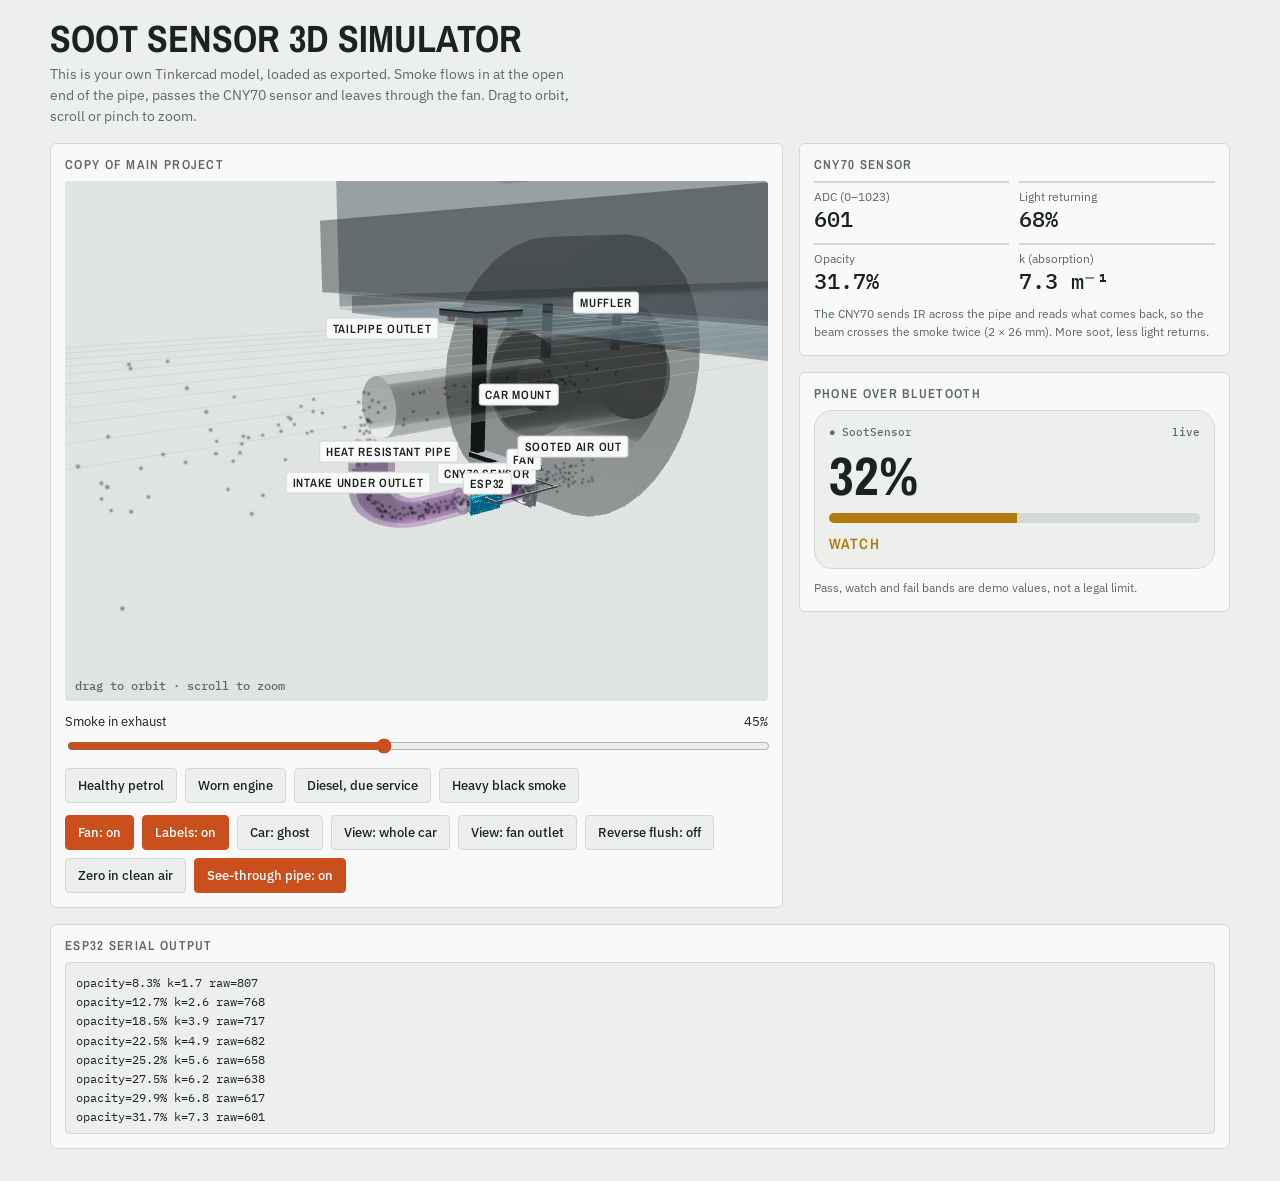
==== commit 02e3ac27: "Rewrite README, refresh screenshots, publish hardware demo to GitHub Pages" ====
--- a/hardware/index.html
+++ b/hardware/index.html
@@ -1,7 +1,7 @@
 <!doctype html><html><head><meta charset=utf8><meta name=viewport content="width=device-width,initial-scale=1,viewport-fit=cover"><style>:root{color-scheme:light;box-sizing:border-box;padding-top:env(safe-area-inset-top,0px);padding-bottom:env(safe-area-inset-bottom,0px)}html{scroll-padding-top:env(safe-area-inset-top,0px)}body{margin:0;padding:0;font:14px -apple-system,BlinkMacSystemFont,sans-serif;background:#fff;color:#000}img{max-width:100%}[hidden]:not([hidden=until-found i]){display:none!important}</style></head><body>
 <title>SootAble Meter - 3D Simulator</title>
 <meta name="claude:viewport-fit-sides" content="cover">
-<link rel="icon" href="/static/favicon.png" type="image/png">
+<link rel="icon" href="favicon.png" type="image/png">
 <link rel="stylesheet" href="https://fonts.googleapis.com/css2?family=Archivo+Narrow:wght@600;700&family=IBM+Plex+Sans:wght@400;500&family=IBM+Plex+Mono:wght@400;500&display=swap">
 <style>
 /* Layout: big 3D viewport of the team's own CAD model, controls and readouts beside it */
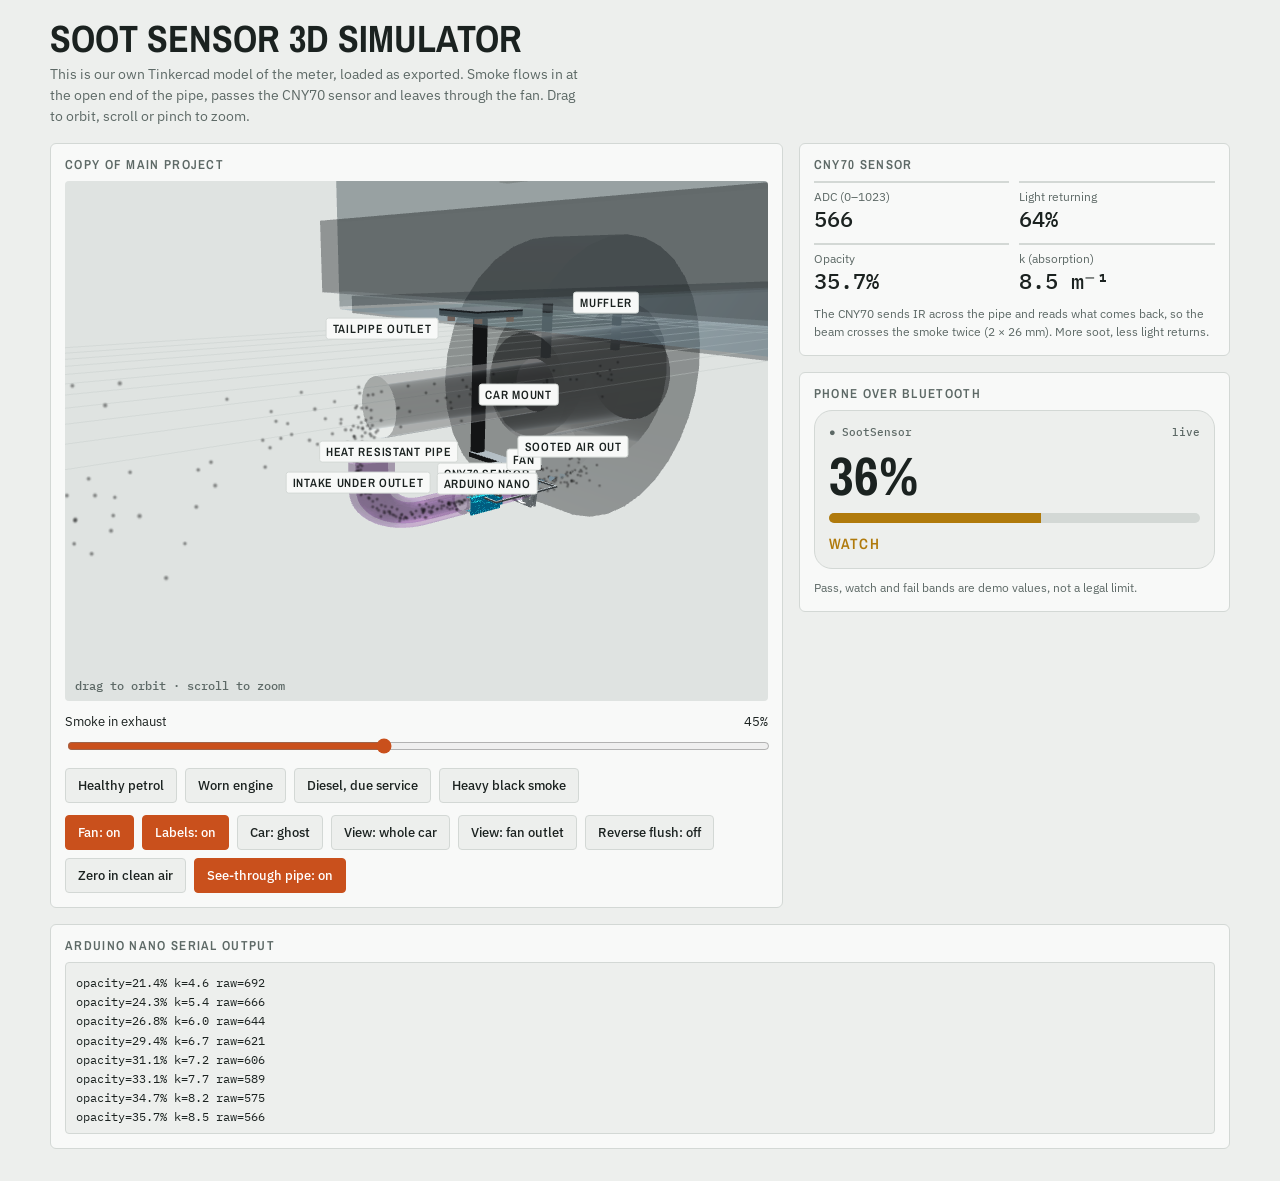
==== commit 67b47c68: "Label the board as an Arduino Nano, point the demo link at the branch-served Pages URL, drop the unu" ====
--- a/hardware/index.html
+++ b/hardware/index.html
@@ -46,7 +46,7 @@
 </style>
 <div class="wrap">
 <header><h1>Soot Sensor 3D Simulator</h1>
-<p>This is your own Tinkercad model, loaded as exported. Smoke flows in at the open end of the pipe, passes the CNY70 sensor and leaves through the fan. Drag to orbit, scroll or pinch to zoom.</p></header>
+<p>This is our own Tinkercad model of the meter, loaded as exported. Smoke flows in at the open end of the pipe, passes the CNY70 sensor and leaves through the fan. Drag to orbit, scroll or pinch to zoom.</p></header>
 <div class="grid">
  <section class="card" aria-label="3D model">
   <h2>Copy of Main Project</h2>
@@ -69,12 +69,12 @@
    <p class="note" style="margin-top:10px">Pass, watch and fail bands are demo values, not a legal limit.</p></section>
  </aside>
 </div>
-<section class="card"><h2>ESP32 serial output</h2><pre id="log"></pre></section>
+<section class="card"><h2>Arduino Nano serial output</h2><pre id="log"></pre></section>
 </div>
 <script src="three.min.js"></script>
 <script>
 (function(){
-var MODEL=[{"id": "color_16448250", "name": "Sensor lens", "rgb": [0.9803921568627451, 0.9803921568627451, 0.9803921568627451], "op": 1.0, "pos": "[base64]/d1YD7uX9m+9KeNO/d1YD5K79u+9KeNO/d1YD4hk8y+9KeNO/[base64]/[base64]/YLdOrnEUT59Is++2ozTOsk4Vj59Is++f03WOg05Vj4hk8y+NlmjvDnWVT4hk8y+NlmjvDnWVT59Is++LlOTOyhGVj4hk8y+lYCYO+EJTT4hk8y+lYCYO+EJTT59Is++LlOTOyhGVj59Is++", "idx": "[base64]/[base64]", "u32": false}, {"id": "color_3888547", "name": "Sensor pin", "rgb": [0.23137254901960785, 0.3333333333333333, 0.6392156862745098], "op": 1.0, "pos": "DhVjvL2PMz72J9G+5nVEvEimMz6+pNG+JZQ+vNunMz6Mu9G+IeQ8vKGdMz6lvdG+qtZCvB6oMz5Lq9G+iJw+vGGoMz6Mu9G+FHc8vAKbMz4rvtG+71YWvG2pMz4k7tG+z/g+vJOsMz4Gu9G+6X1jvFySMz5CJtG+26djvGiTMz6aJdG+uFx9u+vFMD5vDcy+D37iu/TFLj5Ei8y+zvv/u8LBLj6YUcy+NWAQvAq9Lj7uPcy+ejaru6G/MD4LY8u+4pLju8O3MD5A9sq+nuoQvB2vMD4+0Mq+ilhEu9rJMD4vwM6+YK8wuynLMD7y0s2+ilhEu9rJMD5l5My+4C0QvOgSLj7y0s2+Num2u/vLLj7y0s2+Yye8uzLLLj4dVc2+Q+bKuxnJLj5l5My+D37iu/TFLj6gGs++Q+bKuxnJLj4vwM6+Yye8uzLLLj52T86+uFx9u+vFMD4kl8++NWAQvAq9Lj71Z8++zvv/u8LBLj78Us++nuoQvB2vMD5W1NC+4pLju8O3MD6jr9C+ejaru6G/[base64]/8m+sRRJvNKpOz4j88i+3ud4vHOcOz6Srsm+S3SWvNMWNz4DPs++yH6WvNMWNz42Os++Rj+avLoUNz7y0s2+FhObvB5TNz7y0s2+zsOJvOcdNz4g7sq+h22LvMRbNz5A9sq+kMGKvGAdNz5U/[base64]/asy+cjPcOc5sNz5lVcy+w2drusdmNz53EMu+tYp+uoRmNz6k/sq+QNp/ukFmNz5U/cq+NsmPurplNz7Dt9C+TiuFukFmNz6KrdC+QNp/ukFmNz6PqNC+d06zOUhsNz50Ys++cjPcOc5sNz5RT8++PrBjvGiTMz5XJdG+sU+AvMl1Mz5LPNC++G2IvGNiMz4DPs++WaSJvMRfMz4BGM++kWKAvLBzMz4yOtC+KbCAvCpzMz5/MNC+vayJvOJcMz6YFM++B7OJvOJcMz5/Es++ldSJvJ5cMz7eBM++HemMvIpVMz7y0s2+vayJvOJcMz4qkcy+WaSJvMRfMz7jjcy+Y9CJvJ5cMz7tnsy+6+SMvM5VMz7Z0M2+Er2MvM5VMz6Dwc2+kWKAvLBzMz6Dasu+sU+AvMl1Mz5JaMu+XU6JvEpgMz6Ig8y+nfd/vJJ2Mz4LY8u+26djvGiTMz76fsq+DhVjvL2PMz6efMq+OZdivACQMz6nesq+pIpivACQMz6Fesq+5nVEvEimMz74/8m+tHFEvEimMz7W/[base64]/[base64]/UT71Z8++RfKVOuT5TD7y0s2+mkQ9Osv3TD59Is++rMUnOgHAUT59Is++x4JCOg74TD4hk8y+2gMtOgHAUT4hk8y+NPcQOnu/UT7uPcy+AaF1uqq4UT4+0Mq+nmJVuy6uUT6Srsm+C2DKu8+gUT4j88i+bhcavN6RUT45tMi++SxPvDCDUT4j88i+VwR/[base64]/vNF1UT5R99G++SxPvDCDUT5wsdK+bhcavN6RUT68dNO+zY+/ux+iUT71LdO+okPgOrnEUT4hk8y+CI7LOjPEUT5NFcy+CI7LOjPEUT5Hj8++/YLdOrnEUT59Is++bhcavN6RUT4nMci+zY+/ux+iUT6fdsi+hdEsu82wUT4tYNK+xXO2uJm8UT6rIdG+xXO2uJm8UT7ogsq+hdEsu82wUT5nRMm+GJVUvJ2BUT71LdO+GJVUvJ2BUT6fdsi+T5SEvO9yUT5nRMm+1LmivChiUT7Umcu+DHiZvCNnUT7ogsq+1LmivChiUT6/[base64]/mVT5nRMm+bheavHfbVT7ogsq+mnecvCfaVT55ysq+NlmjvDnWVT7Umcu+NlmjvDnWVT6/CtC+bheavHfbVT6rIdG+sTOFvP/mVT4tYNK+3dNVvK71VT71LdO+NlmjvDnWVT4hk8y+NlmjvDnWVT59Is++baxEuxRdNz7W/8m+B2JZu8RbNz7jwtG+HVtPu0tcNz4wudG+4fCCu59YNz4k7tG+EW1Hu9FcNz6Y+sm+HsROu0tcNz6S7Mm+HVtPu0tcNz6F68m+8N+8u39QNz76Rcm+ZePBu7VPNz4lPMm+WfcPvJpCNz6bAsm+YsASvNFBNz5U/8i+SvCGuxlYNz7g9dG+OIUVvAdBNz75odK+KNESvNFBNz5hpdK+YsASvNFBNz5hpdK+EW3Hu+xONz7Xa9K+ZePBu7VPNz5uaNK+NL3EujroMj7W/s6+UADFukfpMj4EAM++VvDbusX+Mj46Pc++8u7Iurn9Mj4BGM++AFXcusX+Mj4DPs++9DehupvlMj4hHc6+m42Vuo/kMj7y0s2+GHrEuvfnMj6Lqcy+wt7EujroMj6opsy+ajS5ui7nMj638My+spyEu+s3Mz7p8NC+6/4xu/UtMz6JQdC+1F8vu28tMz5LPNC+XTclu/[base64]/g+vJOsMz6O6cm+", "idx": "AQACADIAAwAyAAIABQACAAQAAQAEAAIABwAzAAYABAAIAAUADwAQAAwADAAQAA0ADQARAA4AEAARAA0AigCLAA8ACwCKAA8AkAAQAA8AjQCRAA8AEAAgAREAIQERACABIwEkABEAIQEiAREAHAD/[base64]/[base64]/AJUAvwCgAJUAwQChAMAAwgDDAKkAxQCnAMQApwCkAMQArgCtAMYAxgCtAMcAyACiAMEAoADAAKEAoQDBAKIAowDIAMkAogDIAKMApACjAMkAyQDEAKQAwwDKAKoAwwCqAKkAqgDKAKsAygDLAKsArACrAMsAywDHAKwArQCsAMcAxgCvAK4AoAC/[base64]/[base64]/ADYAnwA/[base64]/AH0AJQB9AHwALwAmAHcAfgB4ACYAeAB3ACYAfAB+ACYAJQGFAIQALgB2AHUAewB6AC4AdgAuAHoAcwAtAHQAdAAtAHUAcgAtAG8AbwAtAHAAcwBwAC0AcQAxAHIAdwB5AC8AewAvAHkAMgAxAAAAbgBtADEACQAxAAoAbQAKADEAhQAlASYB", "u32": false}, {"id": "color_1650274", "name": "Sensor pin", "rgb": [0.09803921568627451, 0.1803921568627451, 0.3843137254901961], "op": 1.0, "pos": "IqcvvGO0Lj5/aty+g8IgvJW4Lj7boty+vTUwvHamMD6C/92+zjVMvJmeMD5okd2+MugEOvyrNz7boty+s3tyOh3mOz7Ut9y+yVYXvIFANz6/79++OIUVvAdBNz7Y8d++KNESvNFBNz5B9d++YsASvNFBNz5B9d++EW3Hu+xONz62u9++ZePBu7VPNz5OuN++vTpHvCIzNz55rt++ArlEvOwzNz5OuN++ArlEvOwzNz5OuN++lKKVvFkXNz7/kdm+KEaWvNMWNz5Epdm+yH6WvNMWNz4Wity+KEaWvNMWNz7Lnty+KEaWvNMWNz4wn9y+Rj+avLoUNz7RItu+pwaavLoUNz6VDdu+4nQSvE+RMz4qOd++JLgRvJeMMz4/ON++TP8SvHWUMz7SOd++71YWvG2pMz4DPt++WFnbuyWTMz7lCt++9P3UuxN8Mz4N/t6+Tz3Sux1yMz6M+N6+JZQ+vNunMz5rC9++IeQ8vKGdMz6EDd++PnpDvFSnMz6M+N6+qtZCvB6oMz4r+96+iJw+vGGoMz5rC9++FHc8vAKbMz4LDt++z/g+vJOsMz7lCt++FHc8vEWbMz5INte+3PA7vImbMz6gNde+71YWvJOsMz5PBte+OZdivACQMz6Gyte+DhVjvL2PMz59zNe+pIpivACQMz5kyte+JZQ+vNunMz7nONe+5nVEvEimMz7XT9e+26djvGiTMz7Zzte+nfd/vJJ2Mz7qsti+sU+AvMl1Mz4ouNi+kWKAvLBzMz5iuti+CoWIvCBiMz5eutm+z/[base64]/Pdi+kMGKvGAdNz40Tdi+fA+XvHpVNz53odm+sRRJvNKpOz4DQ9a+3ud4vHOcOz5y/ta+U3WPvLSROz4dINi+FaqbvOOKOz7Ojdm+uFx9u+vFMD5PXdm+zvv/u8LBLj53odm+NWAQvAq9Lj7Ojdm+ejaru6G/MD7qsti+4pLju8O3MD4gRti+nuoQvB2vMD4dINi+ilhEu9rJMD4OENy+YK8wuynLMD7RItu+ilhEu9rJMD5ENNq+Yye8uzLLLj79pNq+Q+bKuxnJLj5ENNq+D37iu/TFLj4j29m+4C0QvOgSLj7RItu+Q+bKuxnJLj4OENy+Yye8uzLLLj5Wn9u+Num2u/vLLj7RItu+NWAQvAq9Lj7Ut9y+zvv/u8LBLj7boty+D37iu/TFLj5/aty+nuoQvB2vMD41JN6+4pLju8O3MD6C/92+ejaru6G/MD5okd2+uFx9u+vFMD4E59y+g8IgvJW4Lj53odm+vTUwvHamMD4gRti+zjVMvJmeMD7qsti+AKhivE6YMD5PXdm+j3FFvFyuLj7RItu+eNJCvCWvLj5Wn9u+F0k7vD6xLj4OENy+zjeivPKZTD7RItu+bhcavN6RUT6cxOC+zY+/[base64]/[base64]/UT7Ut9y+kIVoOpT4TD5K79u+owZTOofAUT5K79u+IXYmOoj3TD7Ojdm+pIw4uC8xVj4C8Ne+i+HqOb72TD7uX9m+sOO/ObK+UT7uX9m+AaF1uqq4UT4dINi+xXO2uJm8UT7I0te+++oquakwVj7I0te+nmJVuy6uUT5y/ta+hdEsu82wUT5GlNa+z7sxuyAlVj5GlNa+C2DKu8+gUT4DQ9a++SxPvDCDUT4DQ9a+feiCvE/oVT5Rgta+T5SEvO9yUT5GlNa+VwR/vNF1UT5y/ta+sTOFvP/[base64]/vNF1UT4wR9++T5SEvO9yUT4MsN++sTOFvP/mVT4MsN+++SxPvDCDUT5QAeC+s3tyOh3mOz7Ojdm+MugEOvyrNz53odm+cjPcOc5sNz5Epdm+U1vqOc5sNz5eutm+tYp+uoRmNz6DTti+MnRsurGlNz4gRti+QNp/ukFmNz40Tdi+w2drusdmNz5XYNi+svJLu3ibNz6QMde+EW1Hu9FcNz53Ste+HVtPu0tcNz5kO9e+ZtkTukzfOz4dINi+fgE9u9DUOz5y/ta+rhHBu+OONz6dgNa+8N+8u39QNz7Zlda+ZePBu7VPNz4FjNa+WfcPvJpCNz56Uta+KNESvLuANz4DQ9a+YsASvNFBNz4zT9a+ey++u3HHOz4DQ9a+Jv8TvIC4Oz4ZBNa+nBa8OnnoOz7RItu+xa2COliuNz7RItu+MnRsurGlNz6C/92+QNp/ukFmNz5u+N2+TiuFukFmNz5p/d2+NsmPurplNz6jB96+YvlzvNAmNz6M+N6+cM9zvNAmNz7b+d6+7dNxvFcnNz4PCd++I2WLvNocNz5L5d2+Jc6KvGAdNz799t2+kMGKvGAdNz5u+N2+TKWfujRlNz6UFt6+fA+XvHpVNz7boty+FhObvB5TNz7RItu+h22LvMRbNz6C/92+FaqbvOOKOz7Ut9y+iNWfvMqIOz7RItu+U3WPvLSROz41JN6+ls9yvP5lNz7CEt++nUdFvJNyNz61w9++3ud4vHOcOz4wR9++sRRJvNKpOz5QAeC+dQXbugn/[base64]/kMj7RItu+GHrEuvfnMj5q+dm+wt7EujroMj6I9tm+ajS5ui7nMj6WQNq+8u7Iunb9Mj7C3dm+DRzQu0BqMz449N6+8YKIuzs5Mz5hUN6+xmmIu7Q4Mz79T96+uOaOu6NXMz7Pad6+TtGRu8tlMz55dd6+6/4xu/[base64]", "idx": "[base64]/gBjAP0AYgD/AGMA/[base64]/AJQAgwCUAH8AkwB/[base64]/[base64]/ABiAPoA/QBjAP8A/wBiAAABAgFjAAEB/[base64]", "u32": false}, {"id": "color_6383466", "name": "Cable duct", "rgb": [0.3803921568627451, 0.403921568627451, 0.41568627450980394], "op": 1.0, "pos": "exTuPj0K1z1xPYq+exTuPnsUrj1xPYq+exTuPj0K1z09Cpe/exTuPnsUrj09Cpe/CtfjPj0K1z09Cpe/CtfjPnsUrj09Cpe/CtfjPj0K1z1xPYq+CtfjPnsUrj1xPYq+w/XoPj0K1z3hepS/w/XoPnsUrj3hepS/w/XoPj0K1z09Cpe/w/XoPnsUrj09Cpe/H4XrPT0K1z09Cpe/H4XrPXsUrj09Cpe/H4XrPT0K1z3hepS/H4XrPXsUrj3hepS/[base64]", "idx": "[base64]", "u32": false}, {"id": "color_2829873", "name": "CNY70 sensor", "rgb": [0.16862745098039217, 0.1803921568627451, 0.19215686274509805], "op": 1.0, "pos": "CtcjPgrXo7yF6/G+CtcjPilcD72F6/G+CtcjPgrXo7yamfm+CtcjPilcD72amfm+CtcjPArXo7yamfm+CtcjPClcD72amfm+CtcjPArXo7yF6/G+CtcjPClcD72F6/G+DhVjvL2PMz72J9G+5nVEvEimMz6+pNG+JZQ+vNunMz6Mu9G+IeQ8vKGdMz6lvdG+qtZCvB6oMz5Lq9G+iJw+vGGoMz6Mu9G+FHc8vAKbMz4rvtG+71YWvG2pMz4k7tG+z/[base64]/B1PG3HZD5NSuG+t30PvZPiYz4mqse+s/[base64]/HCQPNpyTj5mZua+8PeLPKeWTT5mZua+7PqFPMsSTT5mZua+CwqDPGX/[base64]/FVz5mZua+IsI/PEVnWT5mZua+86pOPE+WWj5mZua+5s1hPM9NWz5mZua++ip5PKiQWz5mZua+NIN4PNKOWz5mZua+nKR5PGHgWT5mZua+1vx4PEjeWT5mZua+UvJqPD6yWT5mZua+U3hQPGoTVz5mZua+BoRWPHJSWD5mZua++kdfPMMrWT5mZua+G9XpOqQZWz5mZua+/whDuboQWz5mZua+/rcSvFzoWj5mZua+PKMtPORMUz5mZua+Rz4vPPC/[base64]/VD5mZua+zlOdvMjtVz5mZua+xCedvKHZVT5mZua+kiOdvBb5VT5mZua++tWcvAvuVz5mZua+CKsxvLXfWj5mZua+SOCPvAnBWj5mZua+BfsvvNXKVD5mZua+SzwgvCkHUz5mZua+VPzfvHmUWj5mZua+UKbRvFacWj5mZua+k/3zvLgdWj5mZua+W1v4vDBIWj5mZua+CHLQvLn6UT5mZua+CHLQvELNUD5mZua+VrnQvAZJTz5mZua+BMjQvLEWTz5mZua+qb7zvNVaWD5mZua+cRz4vLN9WD5mZua+Mzb0vFsJTT5mZua+NX32vM3nTD5mZua+L/3LvD21Sj5mZua+AMTdvEerSj5mZua+JLXQvItuTT5mZua+8UfRvEhuTT5mZua+t0HtvCFaSz5mZua+zjP2vF7YSj5mZua+e9n2vO7OSj5mZua+IsUAveZ3Sj5mZua+/[base64]/[base64]/N/vAIOMT4qjN2+dlCJvMQIMT6QZty+U5eMvO4GMT7RItu+dlCJvMQIMT7C3dm+a/N/vAIOMT4ouNi+sfdivCMWMT7Zzte+dEQ+vFwgMT5tOde+lKIVvKErMT5PBte+zAnau+c2MT5tOde+UaOQu2NBMT7Zzte+9kYtu0FJMT4ouNi+3iHFun9OMT7C3dm+owOSulVQMT7RItu+3iHFun9OMT6QZty+9kYtu0FJMT4qjN2+UaOQu2NBMT55dd6+a/N/vAIOMT5LPNC+dlCJvMQIMT4BGM++U5eMvO4GMT7y0s2+dlCJvMQIMT7jjcy+a/N/[base64]/8m+S3SWvNMWNz4DPs++yH6WvNMWNz42Os++Rj+avLoUNz7y0s2+zsOJvOcdNz4g7sq+kMGKvGAdNz5U/[base64]/asy+cjPcOc5sNz5lVcy+w2drusdmNz53EMu+tYp+uoRmNz6k/sq+QNp/ukFmNz5U/cq+NsmPurplNz7Dt9C+TiuFukFmNz6KrdC+QNp/ukFmNz6PqNC+d06zOUhsNz50Ys++cjPcOc5sNz5RT8++9kKBPBCzNz5NSuG+yVYXvIFANz6/79++OIUVvAdBNz7Y8d++KNESvNFBNz5B9d++YsASvNFBNz5B9d++EW3Hu+xONz62u9++ZePBu7VPNz5OuN++vTpHvCIzNz55rt++ArlEvOwzNz5OuN++ArlEvOwzNz5OuN++XFcMvfLNNj4mqse+XFcMvfLNNj5NSuG+lKKVvFkXNz7/kdm+KEaWvNMWNz5Epdm+yH6WvNMWNz4Wity+KEaWvNMWNz7Lnty+KEaWvNMWNz4wn9y+Rj+avLoUNz7RItu+pwaavLoUNz6VDdu+4nQSvE+RMz4qOd++JLgRvJeMMz4/ON++TP8SvHWUMz7SOd++71YWvG2pMz4DPt++WFnbuyWTMz7lCt++9P3UuxN8Mz4N/t6+Tz3Sux1yMz6M+N6+JZQ+vNunMz5rC9++IeQ8vKGdMz6EDd++PnpDvFSnMz6M+N6+qtZCvB6oMz4r+96+iJw+vGGoMz5rC9++FHc8vAKbMz4LDt++z/g+vJOsMz7lCt++FHc8vEWbMz5INte+3PA7vImbMz6gNde+71YWvJOsMz5PBte+OZdivACQMz6Gyte+DhVjvL2PMz59zNe+pIpivACQMz5kyte+JZQ+vNunMz7nONe+5nVEvEimMz7XT9e+26djvGiTMz7Zzte+nfd/vJJ2Mz7qsti+sU+AvMl1Mz4ouNi+kWKAvLBzMz5iuti+CoWIvCBiMz5eutm+z/[base64]/Pdi+kMGKvGAdNz40Tdi+PrBjvGiTMz5XJdG+sU+AvMl1Mz5LPNC++G2IvGNiMz4DPs++WaSJvMRfMz4BGM++kWKAvLBzMz4yOtC+KbCAvCpzMz5/MNC+vayJvOJcMz6YFM++B7OJvOJcMz5/Es++ldSJvJ5cMz7eBM++HemMvIpVMz7y0s2+vayJvOJcMz4qkcy+WaSJvMRfMz7jjcy+Y9CJvJ5cMz7tnsy+6+SMvM5VMz7Z0M2+Er2MvM5VMz6Dwc2+kWKAvLBzMz6Dasu+sU+AvMl1Mz5JaMu+XU6JvEpgMz6Ig8y+nfd/vJJ2Mz4LY8u+26djvGiTMz76fsq+DhVjvL2PMz6efMq+OZdivACQMz6nesq+pIpivACQMz6Fesq+5nVEvEimMz74/8m+tHFEvEimMz7W/[base64]/[base64]/d1YD7uX9m+9KeNO/d1YD5K79u+9KeNO/d1YD4hk8y+9KeNO/[base64]/oVT5Rgta+sTOFvP/mVT5GlNa+P+WYvP3bVT6QwNe+bheavHfbVT7I0te+NlmjvDnWVT606di+NlmjvDnWVT7uX9m+NlmjvDnWVT6fWt2+NlmjvDnWVT5K79u+bheavHfbVT6Lcd6+6pGGvDbmVT5Wm9++sTOFvP/mVT4MsN++cjPcOc5sNz5Epdm+U1vqOc5sNz5eutm+tYp+uoRmNz6DTti+QNp/ukFmNz40Tdi+w2drusdmNz5XYNi+EW1Hu9FcNz53Ste+HVtPu0tcNz5kO9e+8N+8u39QNz7Zlda+ZePBu7VPNz4FjNa+WfcPvJpCNz56Uta+YsASvNFBNz4zT9a+QNp/ukFmNz5u+N2+TiuFukFmNz5p/[base64]/mVT5nRMm+bheavHfbVT7ogsq+mnecvCfaVT55ysq+NlmjvDnWVT7Umcu+NlmjvDnWVT6/CtC+bheavHfbVT6rIdG+sTOFvP/[base64]/8m+B2JZu8RbNz7jwtG+HVtPu0tcNz4wudG+4fCCu59YNz4k7tG+EW1Hu9FcNz6Y+sm+HsROu0tcNz6S7Mm+HVtPu0tcNz6F68m+8N+8u39QNz76Rcm+ZePBu7VPNz4lPMm+WfcPvJpCNz6bAsm+YsASvNFBNz5U/8i+yVYXvIFANz6q8dK+SvCGuxlYNz7g9dG+OIUVvAdBNz75odK+KNESvNFBNz5hpdK+YsASvNFBNz5hpdK+EW3Hu+xONz7Xa9K+ZePBu7VPNz5uaNK+NL3EujroMj7W/s6+UADFukfpMj4EAM++VvDbusX+Mj46Pc++8u7Iurn9Mj4BGM++AFXcusX+Mj4DPs++9DehupvlMj4hHc6+m42Vuo/kMj7y0s2+GHrEuvfnMj6Lqcy+wt7EujroMj6opsy+ajS5ui7nMj638My+spyEu+s3Mz7p8NC+6/4xu/UtMz6JQdC+1F8vu28tMz5LPNC+XTclu/[base64]/[base64]/kMj7RItu+GHrEuvfnMj5q+dm+wt7EujroMj6I9tm+ajS5ui7nMj6WQNq+8u7Iunb9Mj7C3dm+DRzQu0BqMz449N6+8YKIuzs5Mz5hUN6+xmmIu7Q4Mz79T96+uOaOu6NXMz7Pad6+TtGRu8tlMz55dd6+6/4xu/[base64]/g+vJOsMz6O6cm+HPB5PC13Vj68dNO+", "idx": "[base64]/AH0AfwCAAH0AfQB1AH4AfAAWAH8AgQB/[base64]/[base64]/wHyAfsBAALyAf8B+wAsAQUC8gEFAiwB/QD+ACwB+wD6ACwB8gECAgMC8gEDAgQC8gEEAgUC/QAsAfwA/wAAASwBAAEEASwB/AAsAfoA/wAsAf4A0QEHAtAB0wEGAtIBEAETAWoBEwERAWgBagFrARABawFsARABDwEQAWwBZwEGAtMB0QHSAQYCBgILAtEB/AHPAf4B/gHPAQcCDAIHAtEB/[base64]/[base64]", "u32": false}, {"id": "color_-1711604998", "name": "Sensor window", "rgb": [0.9803921568627451, 0.9803921568627451, 0.9803921568627451], "op": 0.4, "pos": "TI0Avm6Kpz1BtxO/d7sOvtmwZj1BtxO/8WQXvkZd6zxBtxO/TI0AvpNXp71BtxO/d7sOvgafZr1BtxO/ie6ZvWkdlb1BtxO/SWirvUs8gL1BtxO/Y5u0vUFEar1BtxO/6WHIvZpbIb1BtxO/WaXUvZROpLxBtxO/78jYvb03BjdBtxO/8WQXvsGP6rxBtxO/JGIavr03BjdBtxO/uAQgPazhwj3ylju+zsKePKT6zj3ylju+e2mKukn00j3ylju+Y+7avfvo1L1BtxO/A3usvZZb+r1BtxO/nZvWPdYb1T3ylju+wOvzvUAVt71BtxO/5Q2wvEPHzr1BtxO/Q6oovUnZwr1BtxO/e2mKuuG2Fj7ylju+N91yvWJLr71BtxO/JUG4PS+i7T3ylju+PSioPfeO+j3ylju+XDpmPYsyCz7ylju+599uvR4ZC75BtxO/wMz3vMy2E75BtxO/qoHmPH3QEz7ylju+jEyAPU0upr1BtxO/N91yvcN+rz1BtxO/jEyAPa5hpj1BtxO/Q6oovazhwj1BtxO/MCm+vF/RzT1BtxO/5Q2wvKT6zj1BtxO/6WHIvW5tIT3ylju+F0iwPRVWaj1BtxO/Y5u0vRVWaj3ylju+w5uVPcwllT1BtxO/wMz3vH3QEz5BtxO/t7UFvaUREz5BtxO/ie6ZvcwllT3ylju+k1LQPRkcpTxBtxO/599uvYsyCz5BtxO/A3usvfeO+j1BtxO/Y+7avdYb1T1BtxO/JA/EPW5tIT1BtxO/oDZqPcN+rz1BtxO/uAQgPazhwj1BtxO/k1LQPRkcpTzylju+JA/EPW5tIT3ylju+N08VPkZd6zxBtxO/WaXUvRkcpTzylju+FJIMPtmwZj1BtxO/0sf8PW6Kpz1BtxO/TI0Avm6Kpz3ylju+wTgYPr03BjdBtxO/d7sOvtmwZj3ylju+w5uVPWkdlb1BtxO/8WQXvkZd6zzylju+F0iwPUFEar1BtxO/JA/EPZpbIb1BtxO/k1LQPZROpLxBtxO/KXbUPb03BjdBtxO/TI0AvpNXp73ylju+N08VPsGP6rxBtxO/d7sOvgafZr3ylju+0sf8PZNXp71BtxO/FJIMPgafZr1BtxO/ie6ZvWkdlb3ylju+zsKePEPHzr1BtxO/uAQgPUnZwr1BtxO/SWirvUs8gL3ylju+oDZqPWJLr71BtxO/Y5u0vUFEar3ylju+e2mKuubr0r1BtxO/nZvWPfvo1L1BtxO/6WHIvZpbIb3ylju+qoHmPMy2E75BtxO/WaXUvZROpLzylju+XDpmPVouC75BtxO/PSioPQ6G+r1BtxO/JUG4Pc5u7b1BtxO/78jYvb03Bjfylju+e2mKujCdFr5BtxO/[base64]/EPZpbIb3ylju+F0iwPUFEar3ylju+599uvR4ZC77ylju+wMz3vMy2E77ylju+k1LQPZROpLzylju+KXbUPb03Bjfylju+jEyAPU0upr3ylju+N08VPsGP6rzylju+0sf8PZNXp73ylju+jEyAPa5hpj3ylju+FJIMPgafZr3ylju+zsKePKT6zj1BtxO/e2mKukn00j1BtxO/nZvWPdYb1T1BtxO/w5uVPcwllT3ylju+JUG4PS+i7T1BtxO/PSioPfeO+j1BtxO/XDpmPYsyCz5BtxO/qoHmPH3QEz5BtxO/e2mKuuG2Fj5BtxO/6WHIvW5tIT1BtxO/Y5u0vRVWaj1BtxO/ie6ZvcwllT1BtxO/e2mKuubr0r3ylju+WaXUvRkcpTxBtxO/[base64]/RzT3ylju+5Q2wvKT6zj3ylju+599uvYsyCz7ylju+wMz3vH3QEz7ylju+t7UFvaUREz7ylju+oDZqPcN+rz3ylju+", "idx": "[base64]/AIIAgwCEAGIAgQCCAH8AfwB9AIEAiQCIACEAiQAhACIAJwBzAHEAcQA3ACUAJQAnAHEALwAlADcANwA2AC8AKwAvADYANgA0ACsATQA7AD0APQA+AEQARABNAD0AQAA5AEIAQgBFAD8APgA/AEUAQAA0ADkAQAArADQAQgA/[base64]/[base64]/[base64]/AGgAaABpAEAAMgArAEAAOQBgAGsAbABFAG4ARQBrAG4AJQBYACcAMwAvACsAKwAyADMAJQAvADMAMwBYACUANAA2AFkA", "u32": false}, {"id": "color_8273816", "name": "Exhaust pipe", "rgb": [0.49411764705882355, 0.24705882352941178, 0.596078431372549], "op": 1.0, "pos": "N91yvRlyrD2HbpC/Q6oovQwBwD2HbpC/t7UFvbwIEz4JiBW/Cw0EvY7nEz5BtxO/t7UFvX/AEz5BtxO/MCm+vEoHyz2HbpC/5Q2wvHIYzD2HbpC/TI0AvlGfpD2HbpC/wMz3vKm+Ez6BlxW/wMz3vFGEFD5BtxO/XDpmPbE1Cz4KKxW/wMz3vItSEj6HbpC/t7UFvVqcET6HbpC/599uvZPJCT6HbpC/A3usvTDW9z2HbpC/Y+7avSUk0j2HbpC/oDZqPRlyrD2HbpC/jiNWPf8GDT5BtxO/uAQgPQwBwD2HbpC/F0iwPWIuab1BtxO/XASmPcnogL1BtxO/0sf8PVGfpD2HbpC/zsKePHIYzD2HbpC/e2mKutYB0D2HbpC/nZvWPSUk0j2HbpC/nzoWvcKHEj5BtxO/JUG4PaOt6j2HbpC/PSioPTDW9z2HbpC/XDpmPZPJCT6HbpC/qoHmPItSEj6HbpC/e2mKumRYFT6HbpC/Y5u0vU31ZD2HbpC/6WHIvYWzGz2HbpC/3NVrPfxtrz1BtxO/78jYvd7kt7qHbpC/uAQgPQwBwD3+eyC/oDZqPRlyrD3+eyC/WaXUvYiCmTyHbpC/d7sOvryxYD2HbpC/JA/EPY5XIL1BtxO/WOS3PUpDTb1BtxO/JGIavt7kt7qHbpC/8WQXvgGi4DyHbpC/Q6oovbrAxb3+eyC/wOvzvY4Eur2HbpC/TI0AvsUDqr2HbpC/d7sOvgowbL2HbpC/N91yvcYxsr3+eyC/Y5u0vTS+b72HbpC/SWirvVjlgr2HbpC/6WHIvd8yJ72HbpC/k1LQPRqnobxBtxO/sVPMPdqS1bxBtxO/WaXUvVUUr7yHbpC/ie6Zvazgl73+eyC/8WQXvs4z9ryHbpC/XDpmPZPJCT7+eyC/ie6ZvTl8kj3+eyC/6PScvZcCkj1BtxO/ie6ZvRqjlT1BtxO/A3usvaM6/b2HbpC/Y+7avdLj172HbpC/ie6ZvTl8kj2HbpC/5Q2wvOV80b2HbpC/Q6oovbrAxb2HbpC/N91yvcYxsr2HbpC/PSioPaYJ+z2mgBS/PSioPTDW9z3+eyC/ie6Zvazgl72HbpC/wMz3vB4yFb6HbpC/599uvcx7DL6HbpC/PSioPfCm+z1BtxO/uAQgPbrAxb2HbpC/zsKePOV80b2HbpC/oDZqPcYxsr2HbpC/jEyAPZ3yqL2HbpC/jEyAPSqOoz2HbpC/e2mKuoPB1b2HbpC/X3zRuxgHFz5BtxO/e2mKup4KGL6HbpC/qoHmPB4yFb6HbpC/XDpmPWmpDL6HbpC/w5uVPazgl72HbpC/w5uVPTl8kj2HbpC/F0iwPU31ZD2HbpC/JA/EPd8yJ72HbpC/F0iwPTS+b72HbpC/5Q2wvNWVzz1BtxO/k1LQPVUUr7yHbpC/JUG4PaOt6j3+eyC/KXbUPd7kt7qHbpC/k1LQPYiCmTyHbpC/JA/EPYWzGz2HbpC/MCm+vEoHyz3+eyC/0sf8PcUDqr2HbpC/FJIMPgowbL2HbpC/nZvWPSUk0j3+eyC/N08VPs4z9ryHbpC/wTgYPt7kt7qHbpC/N08VPgGi4DyHbpC/FJIMPryxYD2HbpC/PSioPaM6/b2HbpC/JUG4PVBt8L2HbpC/nZvWPdLj172HbpC/vFu5Pftc7T1BtxO/Y+7avSUk0j3+eyC/JUG4PVZH7j1BtxO/IZS3PUbS7j1BtxO/Y+7avXGq1T1BtxO/A3usvTDW9z3+eyC/A3usvaYJ+z2mgBS/nZvWPXGq1T1BtxO/vVLWPaTk1T1BtxO/5Q2wvHIYzD3+eyC/Q6oovQwBwD3+eyC/A3usvfCm+z1BtxO/WiqvvWB0+T1BtxO/TI0AvlGfpD3+eyC/TI0Avmngpz1BtxO/JUG4PRrh7T0vMxS/oInQPa2I2j1BtxO/yt/9vRO6qz1BtxO/BTMmvKp/0L1BtxO/5Q2wvOV80b3+eyC/WaXUvX9rpzxBtxO/5Q2wvN4czr1BtxO/t7UFvVqcET7+eyC/8bzUvdqs2j1BtxO/599uvcx7DL7+eyC/wMz3vB4yFb7+eyC/hISovaDG/T1BtxO/wMz3vItSEj7+eyC/kLyTvdBgA75BtxO/599uvZrSCr5BtxO/wMz3vCV4E75BtxO/8rR8vC3tFL5BtxO/IZQ3vQgDD75BtxO/0sf8PVGfpD3+eyC/599uvZPJCT7+eyC/0sf8PWngpz1BtxO/XcKhPClczz1BtxO/Vd/5PENxx71BtxO/uAQgPbrAxb3+eyC/e2mKuoOF0z1BtxO/46WbPLWozz1BtxO/zsKePNWVzz1BtxO/jEyAPZ3yqL3+eyC//8pKPaj9tr1BtxO/BI35PRO6qz1BtxO/e2mKuoLEFj6AthW/uAQgPbBVwr1BtxO/e2mKupiIFz5BtxO/FLJzPf/Kqr1BtxO/i+HKvWZqEj1BtxO/jEyAPVGipb1BtxO/6WHIvRt/Ij1BtxO/qoHmPKm+Ez6BlxW/9S+JPdiCnr1BtxO/qoHmPFGEFD5BtxO/oDZqPcYxsr3+eyC/JGIavvvqqjlBtxO/oDZqPXC1rr1BtxO/8WQXvjrO7TxBtxO/aoUZvmaGDTxBtxO/d7sOvqXaZz1BtxO/xSAQvv3AVT1BtxO/BVCMOxgHFz5BtxO/h8ABvnl0oz1BtxO/jEyAPSqOoz3+eyC/lDCTPRSTlz1BtxO/zsKePHIYzD3+eyC/Wrm3vYYAYD1BtxO/KXbUPd7kt7r+eyC/e2mKutYB0D3+eyC/599uvbE1Cz4KKxW/k1LQPYiCmTz+eyC/Y5u0vWmLaz1BtxO/599uvQvPCz5BtxO/JA/EPYWzGz3+eyC/le4uPQgDD75BtxO/XDpmPZ/oCr5BtxO/XDpmPWmpDL7+eyC/qoHmPB4yFb7+eyC/RpfXvev+sbtBtxO/N91yvRlyrD3+eyC/qoHmPCV4E75BtxO/tp+MPUInBL5BtxO/BKzVvWoVfTxBtxO/78jYvfvqqjlBtxO/zsKePOV80b3+eyC/2JwDPKp/0L1BtxO/e2mKuoPB1b3+eyC/e2mKujRm0r1BtxO/zsKePN4czr1BtxO/e2mKup4KGL7+eyC/F0iwPU31ZD3+eyC/e2mKukNTFr5BtxO/3BBjPKncFL5BtxO/gETTPev+sbtBtxO/PlnRPWoVfTxBtxO/KXbUPfvqqjlBtxO/xY7GPWZqEj1BtxO/k1LQPX9rpzxBtxO/lWazPYYAYD1BtxO/JA/EPRt/Ij1BtxO/w5uVPRqjlT1BtxO/I6KYPZcCkj1BtxO/F0iwPWmLaz1BtxO/w5uVPTl8kj3+eyC/w5uVPR+AlL1BtxO/w5uVPazgl73+eyC/JA/EPd8yJ73+eyC/F0iwPTS+b73+eyC/k1LQPVUUr7z+eyC/IZR3vVExrj1BtxO/N91yvZ0SsD1BtxO/Y3ttvfJ9sT1BtxO/N08VPjrO7TxBtxO/wTgYPvvqqjlBtxO/zGEXPmaGDTxBtxO/+vCsvLWozz1BtxO/RPoNPv3AVT1BtxO/FJIMPqXaZz1BtxO/MCm+vJWCzj1BtxO/AVGwvB2Rzz1BtxO/wy3/PXl0oz1BtxO/j6clvdvdwz1BtxO/Q6oovYNqwz1BtxO/+UwWPhAimbxBtxO/x5znPTcawL1BtxO/0sf8Pf+zpr1BtxO/FJIMPgacZb1BtxO/qyMHPtmwhr1BtxO/B+sPPj1JOr1BtxO/N08VPhIS6bxBtxO/e2mKumRYFT7+eyC/N08VPgGi4Dz+eyC/qoHmPItSEj7+eyC/FJIMPryxYD3+eyC/uAQgPYNqwz1BtxO/2NVkPfJ9sT1BtxO/wTgYPt7kt7r+eyC/oDZqPZ0SsD1BtxO/0sf8PcUDqr3+eyC/jEyAPSnNpj1BtxO/FJIMPgowbL3+eyC/N08VPs4z9rz+eyC/PSioPaM6/b3+eyC/XDpmPQvPCz5BtxO/PSioPabQ+b1BtxO/JUG4PVBt8L3+eyC/JUG4PVH47L1BtxO/RBbJPa93371BtxO/nZvWPQmJ1L1BtxO/nZvWPdLj173+eyC/k45yPfInCj5BtxO/5NqwPRLa8r1BtxO/g2kYvhAimbxBtxO/sJD5vUq1r71BtxO/TI0Avv+zpr1BtxO/Dk0Jvtmwhr1BtxO/d7sOvgacZb1BtxO/0AwSvj1JOr1BtxO/8WQXvhIS6bxBtxO/5BCxvfypcb1BtxO/Y5u0vWIuab1BtxO/SWirvddPf71BtxO/Hje8vUpDTb1BtxO/6WHIvY5XIL1BtxO/dqbQvdqS1bxBtxO/WaXUvRqnobxBtxO/wOvzvY6Ptr1BtxO/WDjpvUJaw71BtxO/d7sOvryxYD3+eyC/JGIavt7kt7r+eyC/8WQXvgGi4Dz+eyC/78jYvd7kt7r+eyC/6WHIvYWzGz3+eyC/Y5u0vU31ZD3+eyC/WaXUvYiCmTz+eyC/TI0AvsUDqr3+eyC/d7sOvgowbL3+eyC/8WQXvs4z9rz+eyC/wOvzvY4Eur3+eyC/SWirvVjlgr3+eyC/Y5u0vTS+b73+eyC/6WHIvd8yJ73+eyC/WaXUvVUUr7z+eyC/Y+7avdLj173+eyC/A3usvaM6/b3+eyC/Y+7avQmJ1L1BtxO/A3usvabQ+b1BtxO/gSbCvZVl6L1BtxO/NpUFvUNxx71BtxO/i3BTvaj9tr1BtxO/N91yvXC1rr1BtxO/Q6oovbBVwr1BtxO/0zGHvUOQo71BtxO/Sgmhvf34i71BtxO/ie6ZvR+AlL1BtxO/F0iwPRAEyDuBJDQ/w5uVPdbh6Lsvwzc/aVSAPbqeaLyitjk/F0iwPXZwsD1WSQw/F0iwPbrairyI8iE/k1LQPbDGGT2Lhys/KXbUPdJvXz0W3SY/k1LQPVeUkj1ENCI/KXbUPdyeoD2oijU/wTgYPtJvXz0W3SY/wTgYPtyeoD2oijU/Jo4MPqwahLwqxiE/3h7EPRGKrTxcAjA/0sf8PVUXcLzU1Tk/Jo4MPi2T4TtO7jM/WkcVPnbG9zyHhi0/3h7EPfqYjz3rpw8/k1LQPc/YVz1uUBM/Y+7avUhP0T2bdDu+e2mKukQzzz2bdDu+5Q2wvAgiyz2bdDu+JGIavjxNpj588nA/zooovXYcvz2bdDu+Ruq9vAUUyj2bdDu+Q+KePAgiyz2bdDu+A3usvc3K9j2bdDu+KnKIup/LFD6bdDu+wMz3vGXjET6bdDu+LNUFvWMmET6bdDu+ou9uvfxQCT6bdDu+/[base64]/[base64]/fQfPSmXxr2bdDu+0sf8PSAkq72bdDu+H6HmPHugFb6bdDu+0VlmPRMODb6bdDu+GjCoPfpE/r2bdDu+KnKIugqFGL6bdDu+JUG4PYEEKT8CR5I/GjCoPYEEKT8RqZM/0VlmPYEEKT8joJY/H6HmPIEEKT+Tc5g/KnKIuoEEKT9REZk/wMz3vIEEKT/Bcpg/ou9uvYEEKT9Rn5Y/A3usvYEEKT8/qJM/78jYvYEEKT9v9HE/WaXUvYEEKT/HuHo/pHHIvYEEKT8Mk4E/JGIavoEEKT9v9HE/Y+7avYEEKT8Zq48/4+PzvYEEKT/6fIw/XYkAvoEEKT+Jzoo/mrMOvoEEKT8kQoU/zmwXvoEEKT/ueX4/pHHIvYEEKT/GwmA/WaXUvYEEKT8WMGk/XYkAvoEEKT/LS04/Y+7avYEEKT+bkkQ/zmwXvoEEKT/fbmU/mrMOvoEEKT+VZFk/Y5u0vYEEKT8QdYU/a2CrvYEEKT+QooY/rOaZvYEEKT/g24g/wr1yvYEEKT9lp4s/zooovYEEKT/tuo0/5Q2wvIEEKT/iAY8/e2mKuoEEKT/FcI8/Q+KePIEEKT/iAY8/e2mKuoEEKT+fBUU/5Q2wvIEEKT9240U/Ruq9vIEEKT/vHEY/zooovYEEKT8Ec0g/fc1yvYEEKT9fmEw/rOaZvYEEKT97L1I/Y5u0vYEEKT+9/lg/Q+KePIEEKT9240U/A3usvYEEKT+8ljw/KXbUPYEEKT9v9HE/k1LQPYEEKT/HuHo/3h7EPYEEKT8Mk4E/F0iwPYEEKT8QdYU/wTgYPoEEKT9v9HE/w5uVPYEEKT/g24g/aVSAPYEEKT8hsIo/WkcVPoEEKT/ueX4/5SZqPYEEKT9lp4s/Jo4MPoEEKT8kQoU//fQfPYEEKT/tuo0/0sf8PYEEKT+Jzoo/e6PWPYEEKT8Zq48//fQfPYEEKT8Ec0g/5SZqPYEEKT9fmEw/w5uVPYEEKT97L1I/aVSAPYEEKT+ciE4/F0iwPYEEKT+9/lg/3h7EPYEEKT/GwmA/GjCoPYEEKT+8ljw/JUG4PYEEKT82WT8/k1LQPYEEKT8WMGk/e6PWPYEEKT+bkkQ/0sf8PYEEKT/LS04/Jo4MPoEEKT+VZFk/WkcVPoEEKT/fbmU/ou9uvYEEKT+HqDY/LNUFvYEEKT8zUjM/wMz3vIEEKT+oATM/KnKIuoEEKT+XxDE/H6HmPIEEKT+oATM/0VlmPYEEKT+HqDY/KnKIuqZiuz5REZk/wMz3vKZiuz7Bcpg/ou9uvaZiuz5Rn5Y/A3usvaZiuz4/qJM/H6HmPKZiuz6Tc5g/0VlmPaZiuz4joJY/GjCoPaZiuz4RqZM/JUG4PaZiuz4CR5I/Y+7avaZiuz4Zq48/4+PzvaZiuz76fIw/XYkAvqZiuz6Jzoo/mrMOvqZiuz4kQoU/78jYvaZiuz5v9HE/pHHIvaZiuz4Mk4E/WaXUvaZiuz7HuHo/zmwXvqZiuz7ueX4/JGIavqZiuz5v9HE/pHHIvaZiuz7GwmA/WaXUvaZiuz4WMGk/zmwXvqZiuz7fbmU/mrMOvqZiuz6VZFk/XYkAvqZiuz7LS04/XYkAvq38qj5ig00/Y+7avaZiuz6bkkQ/Y+7avYVCrD7x2EM/a2CrvaZiuz6QooY/rOaZvaZiuz7g24g/zooovaZiuz7tuo0/Y+7avdwNEj4PuA4/XYkAvqex3T1upQc/Y5u0vaZiuz4QdYU/wr1yvaZiuz5lp4s/3h7EPbEVtD3Qtx0/5Q2wvKZiuz7iAY8/Q+KePKZiuz7iAY8/a2Crvarwxz26TWQ/KXbUPce5DT0dHRc/Y5u0vcU4Dz7Yfm4/e2mKuqZiuz7FcI8/wTgYPse5DT0dHRc/WkcVPjV+oT2kMyA/WkcVPiaqdz0ZrxE/Y5u0vSDPzj0ydmI/Y5u0vaZiuz69/lg/Y5u0vVN4MD74bjs/rOaZvZUOVj51dj4/zooovWrBqz7Mskc/Jo4MPnLArj20dQw/fc1yvaQ0qz4900s/zooovaZiuz4Ec0g/Y5u0vZOPTT7vOUQ/XYkAvsaIxD1/bfU+A3usvaZiuz68ljw/A3usvYdQrT4t6js/Y+7avUVlAz78bQM/Y+7avb+e7z2CAu8+Y+7avbvW3j3nNdY+F0iwPYoEoz6L34Q/rOaZvaZiuz57L1I/fc1yvaZiuz5fmEw/aVSAPYeloT5iEoo/5Q2wvC8YrD4oKEU/e2mKugU1rD71S0Q//fQfPTDZoD5EGI0/Ruq9vHMQrD7+X0U/Y+7avSy31D3wxLw+Y+7avUhP0T2C/qI+Ruq9vKZiuz7vHEY/w5uVPf8goj5oQYg/A3usvddqnz7q5zk/A3usvbnfkT7dlDY/5Q2wvKZiuz5240U/5SZqPf5joT4DCIs/Q+KePC8YrD4oKEU/ou9uvf33oD6XHzQ//fQfPTczWj4fEIg//fQfPYekhj6+Mos/e2mKuqZiuz6fBUU/ou9uvdgrlD4e/DA/aVSAPWA7iD6sO4g/A3usvaXZhD5u/DE/5SZqPUW6hz5iLIk/A3usvSUGcT57LSw/Q+KePKZiuz5240U/w5uVPaZiuz7g24g/F0iwPaZiuz4QdYU/aVSAPaZiuz4hsIo/5SZqPaZiuz5lp4s//fQfPaZiuz7tuo0/e6PWPaZiuz4Zq48/0sf8PaZiuz6Jzoo/Jo4MPqZiuz4kQoU/KXbUPaZiuz5v9HE/3h7EPaZiuz4Mk4E/k1LQPaZiuz7HuHo/WkcVPqZiuz7ueX4/wTgYPqZiuz5v9HE/F0iwPaZiuz69/lg/mrMOvkNWZz7xEIA/WaXUvcSVcz4iOXE/pHHIvfoLbT7PLHk/zmwXvlipcD65xXQ/mrMOvncQiz4w8II/Y+7avTokJT77eYU/Y+7avf0vVz5g5Ik/4+PzvYyeKz5enII/XYkAvtkJLz6gGIE/mrMOvlhWOj5qMXg/pHHIvRPXQT7jjHE/Y+7avRpv6z0lyX8/4+PzvehP+z2qZno/XYkAvsvbAT4ejXc/JGIavnR7kT5G7m0/WaXUvZzFkz5nY2U/78jYvXR7kT5G7m0/WaXUvUd0pz7iPGg/A3usvcAIWj4dOiU/zmwXvpXxpz6mgGQ/ou9uvYtveD4DJyc/zmwXvlnAlD5BuWE/ou9uvdfehz7Goyw/ou9uvSi2Yj7ZlyA/pHHIvbH4lT6mKl0/mrMOvpiGqT4Wilg/mrMOvljklz4r/FU/fc1yvU8IXT6Muzk/zooovQQ3Yj43NzY/pHHIvcmPqD6+3F8/78jYvRdhej5F82g/LNUFvXV3lT5v1S0/LNUFvcPVoT6P3jA/wMz3vP/qoT6ojzA/JGIavhdhej5F82g/WaXUvV5HXD5rK1o/pHHIvRrbgz4XuFg/wMz3vGSWlT4riC0/zmwXvlIKgj51Il0/zmwXvgAbYD7ax1Y/WaXUvTWWgD5prWA/KnKIuroRlj4gXSw/KnKIuvc9oj7JWi8/XYkAvrzKmj4GKks/Y+7avZdUnT7usEE/Y+7avSLHjj64HT4/5SZqPcdoXT4AG4Y/aVSAPWTqXj7gMIU/w5uVPWIuiT7rcoY/mrMOvva1hj6oxFE/mrMOvnBebD4o70s/k1LQPX41hzxw6xo/XYkAvvcCiz5AS0c/3h7EPV2LlrzHKww/XYkAvu+qdz5S70E/3h7EPd6qa7rzkx4/GjCoPRGMgz4a+5A/XYkAvkrsWj6ZKzs/KXbUPeohmjyqfQY/pHHIvbXdZD4MklI/F0iwPUIFZz5oQYA/k1LQPeI8HLmuYgk/F0iwPXf1ij5LIoM/zmwXvvnAHj6h9mM/WkcVPp25B7xzoQo/WaXUvWptSj449Wk/wTgYPuohmjyqfQY/w5uVPXu/YT64d4M/0sf8Pf27Xj6lTYU/zmwXvsiZRj64WG0/WkcVPqIlDzzFjBw/JUG4PS1DhD4Woo8/e6PWPTighT7PFY0/Ruq9vC0jZT4lPTQ/5Q2wvFFsZT7dCzQ/0sf8PRMqiD5DWYg/78jYvSxkLj5kXFk/5Q2wvLQcgD6SXDo/e6PWPfxVoD4pBY8/78jYvVtcUz5JEGI/JUG4PZymnz7DnZE/0VlmPXjws70C2DA/WaXUvUhwIz6wx2A/0sf8PcudoT7LMIo/JGIavixkLj5kXFk//fQfPXNoUb1xHyk/JGIavltcUz5JEGI/k1LQPTEmpT4FqHk/KXbUPTxNpj588nA/3h7EPdAKpD4UBIE/GjCoPS/fmr0cRS4/mrMOvhH8zz2nJWI/pHHIvVPsGD7E6mc/WaXUvRA8/j2FzFU/pHHIveuO5T3gY1w/k1LQPSsxjz7IenY/3h7EPRX+jD7VsX4/5SZqPdBGLr1hUyc/w5uVPZ3x/bxL5iQ/zmwXvqM88z0BvVg/WkcVPo82jj5LI3o/aVSAPSTyHb0ofCY/Jo4MPgoSoz5xrYQ/mrMOvum3Dz6/J24/WkcVPuympD5BZH0/H6HmPEVlw73ObTI/wTgYPjxNpj588nA/pHHIvcLbQz5gzEo/Jo4MPkNWZz7xEIA/WaXUvSJUOT5j71E/k1LQPcSVcz4iOXE/3h7EPfoLbT7PLHk/zmwXvl8HPj4Wwk4/zmwXvoBFHj4oKEU/pHHIvVwcJT5JgUE/WkcVPlipcD65xXQ/mrMOviwQTT73kEQ/Jo4MPncQiz4w8II/mrMOvtrhLz7PvTs/GjCoPX4BHT7kEok/0VlmPZBmTD42dZA/78jYvRPwCz678U4/WaXUvcrFGD6kGEg/GjCoPc7+UD7WqI0/JGIavhPwCz678U4/JGIavljn2D2d9EI/H6HmPFSQvz0AVIc/78jYvVjn2D2d9EI/0VlmPb2pyD3ayIU/WaXUvan69T0awzw/H6HmPHk+Ez7UY40/0VlmPRr3Fj5mvos/F0iwPUbuOT5tjXg/w5uVPVgAMz6Orn4/Y5u0vYoEoz6L34Q//fQfPYcWKT4Xu4M/a2CrvYC1oj5nC4Y/wr1yvf5joT4DCIs/zooovTDZoD5EGI0/aVSAPbZHLz6H/YA/rOaZvf8goj5oQYg/5SZqPU1OLT4n3IE/rOaZvWIuiT7rcoY/GjCoPYl81z2eRYM/wr1yvUW6hz5iLIk/wr1yvcdoXT4uGoY/zooovYekhj6+Mos/aVSAPTElAj4yWnc/5SZqPTZ4/z0q/Xg//fQfPcoa9T2RgXw/zooovTczWj4fEIg/w5uVPYC5Bj5CQnQ/A3usvRGMgz5I+pA/JUG4PabSHz4o1Ic/e6PWPTokJT77eYU/a2CrvTpZij6RR4Q/e6PWPf0vVz5g5Ik/JUG4PVsmUz5TW4w/Y5u0vUIFZz5oQYA/Y5u0vXf1ij5LIoM/a2CrvaUyZT6iXYE/rOaZvXu/YT64d4M/JUG4Pdxi3j2TGoI/e6PWPRpv6z0lyX8/0sf8PcvbAT4ejXc/e2mKunNloD7Vyo4/Q+KePGuCoD6WXY4/0sf8PdkJLz6gGIE/e2mKugW/hT4e3Yw/5Q2wvGuCoD6WXY4/Jo4MPlhWOj5qMXg/3h7EPRPXQT7jjHE/5Q2wvPT4hT56cYw/F0iwPVj/lz7ll1U/Q+KePPT4hT56cYw/F0iwPRiUqT4tJFg//fQfPVpHjT6oxEE//fQfPT9SnD7/dkU/aVSAPWa7mj4jZUs/w5uVPW3GmT4C9U4/5SZqPYI8mz4jgkk/w5uVPZp5qj50YFE//fQfPeyhfT5lqjw//fQfPWrBqz7Mskc//fQfPaZiuz4Ec0g/F0iwPX0lEL35vA4/F0iwPYLGbD4lk0s/5SZqPaQ0qz4900s/aVSAPTifWj7iXDs/aVSAPfH0qj5/vk0/5SZqPThmeT5VaEA/aVSAPRFtdz6WJUI/w5uVPXC0cz4VckU/GjCoPYdQrT4t6js/GjCoPaZiuz68ljw/5SZqPb2qiz6KsEU/aVSAPcTrij4ng0c/aVSAPaZiuz6ciE4/w5uVPaZiuz57L1I/F0iwPX/chj67Y1E/5SZqPaZiuz5fmEw/w5uVPVqBiT4a90o/3h7EPbH4lT6mKl0/3h7EPaZiuz7GwmA/k1LQPZzFkz5nY2U/k1LQPaZiuz4WMGk/3h7EPcmPqD6+3F8/WkcVPqZiuz7fbmU/Jo4MPqZiuz6VZFk/KXbUPXR7kT5G7m0/0sf8PaZiuz7LS04/0sf8Pa38qj5ig00/k1LQPUd0pz7iPGg/e6PWPaZiuz6bkkQ/e6PWPYVCrD7x2EM/wTgYPnR7kT5G7m0/WkcVPpXxpz6mgGQ/WkcVPlnAlD5BuWE/Jo4MPpiGqT4Wilg/Jo4MPljklz4r/FU/ou9uvZqxyD0IyIU/ou9uvRr3Fj5mvos/A3usvX4BHT4SEok/ou9uvZBmTD42dZA/A3usvbwCUT7WqI0/a2CrvR6JNz6sq3o/rOaZvVgAMz6Orn4/wr1yvU1OLT4n3IE/zooovYcWKT5FuoM/Y5u0vUbuOT5tjXg/A3usvYl81z2eRYM/a2Crva5IDD4xfHA/wr1yvTZ4/z0q/Xg/rOaZvYC5Bj5CQnQ/zooovcoa9T3tf3w/e2mKuoeMVz5crYk/Q+KePCI2WD4HRYk/5Q2wvF97Jj4v4YQ/5Q2wvCI2WD4HRYk/Q+KePF97Jj4A4oQ/aVSAPZ7TbL3sMBI/Ruq9vLQBgD5+jzo/JUG4PaZiuz42WT8/JUG4Pf7zrD5hqT4/ou9uvaZiuz6HqDY/LNUFvaeSiT7Xoik/wMz3vCi7iT7qWCk/ou9uvRoXrj7eBTY/wMz3vC4AfT4TDyQ/LNUFvcebfD4VVCQ/wMz3vJKSrj76YzI/LNUFvaZiuz4zUjM/wMz3vKZiuz6oATM/e2mKukF+Zj6PUDM/Q+KePFFsZT7dCzQ/e2mKunqOgD7NlTk/LNUFvQmHrj50tDI/KnKIuildij6wPCg/KnKIuqZiuz6XxDE/KnKIulSNfj5LAyM/KnKIugq9rj4gKjE/Q+KePLQcgD6SXDo/0VlmPaZiuz6HqDY/LNUFvbubZz4e+x0/0VlmPRoXrj7eBTY/wMz3vFYPaD4Xux0/KnKIuvThaT74whw/H6HmPJKSrj76YzI/H6HmPKZiuz6oATM/wMz3vNAJgT5qppU/KnKIuvG4gD4HQJY/ou9uvcr+gT563pM/fc1yvZtxKj6Hiyg/zooove9XMT4LmyU/KnKIupDdnT6SXJg/wMz3vAcInj6tv5c/zooove+tSD6mfi4/ou9uvWeBnj6z7pU/A3usvRJKnz6L/JI/rOaZvbotIT4Hfiw/wMz3vGiVST5eLpI/KnKIuneeSD7bw5I/H6HmPHmRST5eLpI/fc1yva6bQj75vTE/H6HmPNAJgT5qppU/0VlmPcr+gT563pM/H6HmPAcInj6tv5c/0VlmPWeBnj6z7pU/GjCoPRJKnz6L/JI/rOaZva1tOj7eHDY/4+PzvdUgXD5L5IY/XYkAvv27Xj6lTYU/Y+7avTighT7PFY0/rOaZvauYCj5WvCE/XYkAvhMqiD5DWYg/e2mKutWXJT5rRYU/Y5u0vR43/D1V+iU/Y5u0vTvhFT5NTjE/wMz3vFSQvz0AVIc/KnKIumX+ET7x8Y0/wMz3vHk+Ez4CY40/A3usvcUERT5DOR0/A3usvbzqIT7/eQo/A3usvXk7Mj5GRRQ/5Q2wvIm37j02q34/ou9uvS/bTj5fCBk/e2mKui2U7D2VZn8/ou9uvfgbPT7ekhA/Q+KePIm37j02q34/ou9uvaK2LT6cUQc/Y5u0vVj/lz7ll1U//fQfPRxhkb0vMxQ/Y5u0vRiUqT4tJFg/w5uVPd53TL0N/BA/rOaZvW3GmT4C9U4/5SZqPUsAfr051RI/zooovVpHjT5MxkE/H6HmPEFh8L0XSRs/0VlmPWEz4L04FBo/GjCoPUrtxb0QHxg/fc1yvYI8mz7Hg0k/zooovT9SnD7/dkU/JUG4Pbixub0eNBc/e6PWPcqNor3IexU/rOaZvZp5qj50YFE/zoooveyhfT5lqjw/0sf8PaLvbr2mRBI/Y5u0vYLGbD4lk0s/Jo4MPlOXDL1wmg4/fc1yvThmeT5VaEA/rOaZvXC0cz4VckU/JUG4PQYuj73gES0/e6PWPUAxcr3izSo/fc1yvb2qiz6KsEU/0sf8Pb/vH71wliY/Y5u0vX/chj67Y1E/rOaZvVqBiT4a90o/e2mKutSajj4vij4/aVSAPXdIsT2Mo9o+w5uVPSGPoD3hRNw+Ruq9vNMujj4MkT8/5Q2wvA9Ejj7ZWj8/5SZqPQMkuj1Yx9k+Ruq9vHzunD66L0M/5Q2wvNL9nD7k90I/F0iwPalngT1NTN8+Q+KePA9Ejj7ZWj8/w5uVPeRMsz2w/vc+F0iwPToklT0fgPw+e2mKusE3nT6bIEI/w5uVPW4zlT3Ez78+w5uVPWZnkT2C/qI+aVSAPTeMoj2C/qI+5SZqPYVDrz0Akb4+aVSAPS1Bpj1l/b4+5SZqPaClqz2C/qI+Q+KePNL9nD7k90I/F0iwPZPfYj2C/qI+F0iwPaTjaj3BVsE+3h7EPQu0Oz1AwOI+3h7EPVN3ZT2ezwA/k1LQPSe+Gj23mAM/WkcVPqMBPD2WWwI/WkcVPqvrED2q1OQ+Jo4MPiVdkz3Kwfw+Jo4MPsAifz1Oet8+0sf8PdFdsj0zido+WkcVPq6dqLzs+O8+KXbUPVBz8ju6Zuo+k1LQPV5HXD5rK1o/3h7EPRrbgz4XuFg/KXbUPRdhej5F82g/k1LQPTWWgD5prWA/wTgYPhdhej5F82g/WkcVPlIKgj51Il0/WkcVPgAbYD7ax1Y/0sf8PbzKmj4GKks/e6PWPZdUnT7usEE/e6PWPSLHjj64HT4/JUG4PaOxnj5fmDw/Jo4MPva1hj6oxFE/Jo4MPnBebD4o70s/0sf8PfcCiz5AS0c/0sf8Pe+qdz5S70E/0sf8PUrsWj6ZKzs/3h7EPbXdZD4MklI/F0iwPcU4Dz7Yfm4/F0iwPSDPzj0ydmI/F0iwPVN4MD74bjs/w5uVPZUOVj51dj4/F0iwPZOPTT7vOUQ/k1LQPWptSj449Wk/KXbUPSxkLj5kXFk/KXbUPVtcUz5JEGI/k1LQPUhwIz6wx2A/WkcVPvnAHj6h9mM/wTgYPixkLj5kXFk/wTgYPltcUz5JEGI/WkcVPsiZRj64WG0/3h7EPVwcJT5JgUE/3h7EPcLbQz5gzEo/k1LQPSJUOT5j71E/zooovX16HD4Eqhs/WkcVPoBFHj4oKEU/WkcVPl8HPj4Wwk4/zooovRBbCj4QyRA/Jo4MPiwQTT73kEQ/rOaZvS82zT2TVQk/fc1yvS/d5D196AY/Jo4MPtrhLz7PvTs/fc1yvagZAj5Q/hI/KXbUPVjn2D2d9EI/k1LQPan69T0awzw/fc1yvRbbFD4hQB4/KXbUPRPwCz678U4/k1LQPcrFGD6kGEg/Y5u0vRfw0j2rlRk/rOaZvXb+7T399hU/wTgYPljn2D2d9EI/wTgYPhPwCz678U4/5Q2wvKOTNT5XzSM/e2mKugwGNz6pLyM/Ruq9vBk3NT7L9CM/Y+7avYwPkz0BbnI/Ruq9vH4ZTD5lqiw/5Q2wvCtuTD6qfyw/Y+7avW+BBD2vC2M/XYkAvtgLRT0KLFw/4+PzvWa/Lj30i14/Q+KePKOTNT5XzSM/4+PzvWCupT2jdG0/XYkAvmKBrz0P02o/e2mKui2yTT540Ss/Q+KePCtuTD6qfyw/mrMOvupehz2TUlQ/WaXUvSnMuz3EJ0k/pHHIvQ/Wnz12HE8/zmwXvrlSrz32z0s/mrMOvoDxDD3k2kQ/WaXUvblwgD3eADs/pHHIvYL+Qj2FQkA/zmwXviRIZT2XWD0/4+PzvVyQrbxAoDs/Y+7avc/4Prsb1VE/4+PzvQ8NCzyx3U0/XYkAvhrhbTwRxks/Y+7avcFWCb0dAj8/ou9uveymVD1ATX0/A3usvY5cdz0Nq3g/zoooveljnj3gZG8/KnKIul99vD3s2Yc/e6PWPbvW3j3nNdY+e6PWPSy31D3wxLw+e6PWPUhP0T2C/qI+JUG4PfDC9j0Z49M+JUG4PSjW6T2C/qI+JUG4PWIP7T2Nlrs+78jYvdyeoD2oijU/78jYvdyeoD2oijU/78jYvdyeoD2oijU/78jYvdyeoD2oijU/JGIavtyeoD2oijU/78jYvdJvXz0W3SY/WaXUvbDGGT2Lhys/WaXUvVeUkj1ENCI/JGIavtJvXz0W3SY/mrMOvqwahLwqxiE/XYkAvlUXcLzU1Tk/mrMOvi2T4TtO7jM/pHHIvRGKrTxcAjA/zmwXvnbG9zyHhi0/JGIavse5DT0dHRc/WaXUvc/YVz1uUBM/pHHIvbEVtD3Qtx0/78jYvce5DT0dHRc/zmwXvjV+oT2kMyA/pHHIvfqYjz3rpw8/zmwXviaqdz0ZrxE/mrMOvnLArj20dQw/5Q2wvA8qIT7gEBo/4+PzvVZKhz4z/Ik/Ruq9vKjFID4NNRo/k1LQPSkF3TzUf+Y+k1LQPR/aR7zCTe4+wTgYPlBz8ju6Zuo+3h7EPeVkIj1NEsM+3h7EPeD1GT2C/qI+Jo4MPkomZz2xbcE+Jo4MPkYjXz2C/qI+0sf8PQxXpz1K8L4+0sf8PfSpoz2C/qI+WkcVPla45bzPu8k+k1LQPYWUn7zj4sg+k1LQPZCCpzxv9cQ+k1LQPRCtlTyC/qI+KXbUPWVW77qC/qI+KXbUPWHB/Tk57MY+k1LQPcSVs7yC/qI+wTgYPmVW77qC/qI+wTgYPmHB/Tk57MY+WkcVPmGm7TzJH8Q+WkcVPigt3DyC/qI+F0iwPYszRr1vhPU+w5uVPWA5gr38i/g+aVSAPQ36kr0LKvo+5SZqPULOm70+Bvs+/fQfPTnRrr1q3/w+H6HmPMR5CL4VNgM/0VlmPVwdAL5rZQI/GjCoPZ8c5b39EgE/F0iwPeTcZr3XhMw+5SZqPSVArb26Ss8+F0iwPe3Tcb2C/qI+w5uVPTzamL2C/qI+aVSAPeoGqr2C/qI+w5uVPQ4wk72vCM4+5SZqPXYYs72C/qI+aVSAPc09pL3s2s4+H6HmPNpTEr4+BNU+H6HmPHugFb6C/qI+0VlmPfvMCb5INdQ+0VlmPRMODb6C/qI+GjCoPXPx971y39I+GjCoPfpE/r2C/qI+/fQfPSmXxr2C/qI+/fQfPeifwL1QN9A+JUG4PQx12L3idgA/e6PWPdeIwL32mv4+0sf8Pe0PlL2qR/o+Jo4MPuyFQr1tVvU+3h7EPYgw/rw1DfI+5Q2wvKWfAD4yAAQ/LNUFvbA9Qz7hfA4/wMz3vHDtVD5DchY/Ruq9vAPQ6D0IBvA+Y+7avfxVoD4pBY8/Ruq9vBwoAD4zFwQ/LNUFvW9mVD69qxY/4+PzvQYsoT7924s/XYkAvsudoT7LMIo/5Q2wvErO6T384e8+Q+KePErO6T384e8+e2mKuqmh7T0BTu8+e2mKukNyAj5FnwM/pHHIvdAKpD4UBIE/pHHIvRX+jD7VsX4/Q+KePKWfAD4yAAQ/mrMOvgoSoz5xrYQ/zmwXvuympD5BZH0/Ruq9vHjR1z3449Y+5Q2wvJ3X2D3BydY+zmwXvo82jj5LI3o/WaXUvTEmpT4FqHk/78jYvTxNpj588nA/LNUFvaPnFj6+iM4+wMz3vLagFz6yZM4+WaXUvSsxjz7IenY/Jo4MPhH8zz2nJWI/3h7EPVPsGD7E6mc/Ruq9vAUUyj2C/qI+5Q2wvEORzj0oDb0+k1LQPRA8/j2FzFU/Ruq9vB6LzT1lGr0+3h7EPeuO5T3gY1w/5Q2wvAgiyz2C/qI+wMz3vIpVEz4T1Lg+WkcVPqM88z0BvVg/LNUFvWMmET6C/qI+LNUFvYmYEj7e57g+Jo4MPum3Dz6/J24/wMz3vCjUQz6ZSw4/JUG4PeAT673EQdI+e6PWPcyz0r2pFtE+JUG4PXdI8b2C/qI+e6PWPfvJ2L2C/qI+0sf8PQNbpb0I6M4+0sf8PSAkq72C/qI+Jo4MPkUvY73nbcw+Jo4MPqAXbr2C/qI+3h7EPTrqKL2C/qI+3h7EPd9tHr0Exso+e2mKur3CIj7bhhk/WkcVPvQX+ryC/qI+Q+KePA8qIT7gEBo/KnKIumEaRj7ThA0/KnKIuv35Vj7JkhU/KnKIugqFGL6C/qI+e2mKukQzzz2C/qI+zooovXYcvz2C/qI+Q+KePAgiyz2C/qI+A3usvc3K9j2C/qI+e2mKulIqET5z9g4/ou9uvfxQCT6C/qI+wMz3vGXjET6C/qI+KnKIup/LFD6C/qI+Ruq9vNb+Dj5dig8//fQfPXYcvz2C/qI+GjCoPc3K9j2C/qI+0VlmPfxQCT6C/qI+5Q2wvHFyDz4aaw8/H6HmPGXjET6C/qI+Q+KePHFyDz4aaw8/Y+7avfvJ2L2C/qI+4+Pzvd3tur2C/qI+XYkAviAkq72C/qI+mrMOvqAXbr2C/qI+pHHIveD1GT2C/qI+WaXUvRCtlTyC/qI+ou9uvSDVID65x/o+78jYvWVW77qC/qI+WaXUvcSVs7yC/qI+XYkAvvSpoz2C/qI+pHHIvTrqKL2C/qI+mrMOvkYjXz2C/qI+zmwXvvQX+ryC/qI+JGIavmVW77qC/qI+zmwXvigt3DyC/qI+fc1yvaClqz2C/qI+rOaZvWZnkT2C/qI+A3usvYxIFD6F7f8+Y5u0vZPfYj2C/qI+wMz3vI2cFb6C/qI+ou9uvSQKDb6C/qI+A3usvaM9/r2C/qI+Y5u0ve3Tcb2C/qI+A3usvSB/CT7xu+k+a2CrvR75g72C/qI+rOaZvTzamL2C/qI+wr1yvXYYs72C/qI+zooovSmXxr2C/qI+5Q2wvN2U0r2C/qI+e2mKuhqm1r2C/qI+Q+KePN2U0r2C/qI+zooovR0fzT0t7tc+zooovZdy3j1tkPE+fc1yvRsRzD2gT/Q+zooovQFu9j3KGgU/ou9uvSuiFj6i0eU+zooovUijwj0job0+A3usvVOxAT6cp9I+A3usvdP0+T3f+Lo+e2mKuiib0j3g27w+Q+KePEORzj0oDb0+ou9uvU5EDz6fAtA+e2mKunHK3D0wZ9Y+ou9uvavOCj5yprk+KnKIus11Gj5n180+LNUFvX5XND6HigU/KnKIuio2Fj7bi7g+wMz3vIaPKD4gnPc+wMz3vH/5ND7MXwU/Q+KePJ3X2D3BydY+wMz3vAq9Hj7kZ+M+LNUFvfzhJz4R4fc+GjCoPddqnz7q5zk/GjCoPbnfkT7dlDY/0VlmPdgrlD57+jA/0VlmPf33oD6XHzQ/LNUFveYHHj5znOM+H6HmPP/qoT6ojzA/KnKIuh5uNz6VtgQ/H6HmPGSWlT4riC0/KnKIug97IT6FleI+0VlmPdfehz7Goyw/KnKIuq4qKz4WiPY+0VlmPYtveD4DJyc/0VlmPRe6Yj41liA/H6HmPCi7iT7qWCk/H6HmPC4AfT4TDyQ/KnKIunkHOD1HkIA/wMz3vDVCPz04FIA//fQfPbA6Yj43NzY/5Q2wvE/rlj2AZXE/Q+KePE/rlj2AZXE/GjCoPdAJcT7YKyw/e2mKukljlD39EXI/GjCoPaXZhD7K+jE/GjCoPcAIWj4dOiU/wMz3vO55fjvmdm8/KnKIunGt9jpgVnA/wr1yvWqIqj0gJ2w/rOaZvWnlXj0ja1k/rOaZvfPkuj07yGc/a2CrvZhsfD0XRlY/wr1yvSrGOT1GX10/zooovZc8Hj0eTmA/ou9uvVMI5Lxzglo/A3usvWAEjbwc0FY/ou9uvZmDIDxt4mw/A3usvSP1njyJsWg/5SZqPU8IXT7puTk/H6HmPFYPaD4Xux0/Y5u0vXr9CT38GkU/Y5u0vbMLhj3dmlQ/e6PWPUfIgD5BLjk/e6PWPcsQZz6i7zI/JUG4PcjNkD7kLzk/rOaZvRcSsDwMWUk/JUG4Pedygz5CeDQ/JUG4PaeWbT6Qgy4/a2Crvcdk8TyXkUY//fQfPe9XMT4LmyU/wr1yveELk7x/vTo//fQfPd2xSD6mfi4/zooovan31Ly/8jw/wr1yvXL9Ozww1Uw/zooovYiDhDtMa08/aVSAPU88Jz596Sk/w5uVPbotIT4Hfiw/5SZqPYp1Kj7jiSg/5SZqPa6bQj75vTE/aVSAPZfGPz4cQDM/5Q2wvAw+DT11HWI/e2mKui+FBz2RuWI/Q+KePAw+DT11HWI/w5uVPa1tOj7eHDY/5Q2wvHEhD7rNAlE/e2mKuikJCbvSjFE/Q+KePHEhD7rNAlE/w5uVPauYCj5WvCE/ou9uvRzqd71/aEY/A3usvUvLSL3RQUM/F0iwPR43/D1V+iU/wMz3vMh6ir1gWkg/KnKIugZkj73zAUk/F0iwPTvhFT5NTjE/e2mKuty4Bb25wz4/Q+KePMy0/bwSTz4/0VlmPeYfPT46kRA/0VlmPR7fTj68Bhk/5Q2wvMy0/bwSTz4/0VlmPaK2LT6cUQc/H6HmPHDtVD5DchY/KnKIuiDvFb3rjl0/wMz3vDDVDL24yVw/H6HmPCjUQz6ZSw4/H6HmPEZ+fTuaeG8/H6HmPDVCPz0JFYA//fQfPX16HD5hqBs/0VlmPeymVD30Tn0/GjCoPY5cdz0Nq3g/GjCoPcUERT5DOR0/WaXUvX41hzxw6xo/pHHIvd6qa7rzkx4/GjCoPXk7Mj5GRRQ/GjCoParuIT5beAo/zmwXvqIlDzzFjBw/pHHIvV2LlrzHKww//fQfPRBbCj5txxA/78jYveohmjyqfQY/WaXUveI8HLmuYgk/aVSAPQ2M/D0tBRQ/5SZqPRbbFD4hQB4/aVSAPdtQET4QdR8/zmwXvp25B7xzoQo/JGIavuohmjyqfQY/F0iwPRfw0j2rlRk/w5uVPXb+7T399hU/Y+7avcqNor3IexU/4+PzvTVihr3hYBM/XYkAvqLvbr2mRBI/5SZqPS/d5D196AY/w5uVPS82zT2TVQk/mrMOvlOXDL1wmg4/aVSAPdmy3D22vwc/Y+7avUAxcr3izSo/5SZqPVQdAj5Q/hI/4+PzvQ9hPL1nCyg/XYkAvr/vH71wliY/0sf8PXUfQD4bEjM/pHHIvVN3ZT2ezwA/0sf8PXOgJz7Tvik/WaXUvSe+Gj23mAM/zmwXvqMBPD2WWwI/mrMOviVdkz3Kwfw+e6PWPchbTj4pdys/e6PWPQ3DNz4e3yI/zmwXvqvrED2q1OQ+pHHIvQu0Oz1AwOI+JUG4PR7/VT4wYic/mrMOvsAifz1Oet8+XYkAvtFdsj0zido+3h7EPZq23z0o0So/k1LQPZzEwD3PEjA/3h7EPQ38CD60zDY/WkcVPkORzj0Xuy0/WkcVPsk5AT7WGjo/zmwXvq6dqLzs+O8+78jYvVBz8ju6Zuo+WaXUvSkF3TzUf+Y+Jo4MPqA3FT6WljE/Jo4MPvjE+j1tOiY/WaXUvR/aR7zCTe4+JGIavlBz8ju6Zuo+e6PWPdGWIz6SPhk/pHHIveVkIj1NEsM+mrMOvkomZz2xbcE+XYkAvgxXpz1K8L4+JUG4PXZwQD7HLB8//fQfPeljnj2EZm8/JUG4PfRuHD6Z8As/JUG4PbIrLT6c/RU/Jo4MPgNf0T3eyxk/JUG4PYvBgz35gnY/0sf8Pdy8ET5ATx8/e6PWPYwPkz0BbnI/0sf8Paex3T1upQc/0sf8PUNz/T1Y5BM/zmwXvla45bzPu8k+WaXUvYWUn7zj4sg+/fQfPZc8Hj0eTmA/e6PWPdwNEj4PuA4/0VlmPSDVID65x/o+aVSAPZgysD1Zo2o/H6HmPIaPKD4gnPc+H6HmPH/5ND7MXwU/H6HmPAq9Hj7kZ+M+aVSAPWecRj1QAVw/5SZqPSrGOT1GX10/5SZqPWqIqj0gJ2w//fQfPR0fzT0t7tc+w5uVPfPkuj07yGc//fQfPe553j1tkPE+0VlmPRqmFj6i0eU+w5uVPWnlXj0ja1k//fQfPQFu9j3KGgU/5SZqPRsRzD2gT/Q+0VlmPcgn5Lxzglo/GjCoPWAEjbwc0FY/aVSAPaGCwz3ylPU+GjCoPXtMFD6F7f8+0VlmPZmDIDxt4mw/GjCoPSP1njyJsWg/WaXUvZCCpzxv9cQ+78jYvWHB/Tk57MY+JGIavmHB/Tk57MY+zmwXvmGm7TzJH8Q+Y+7avdeIwL32mv4+XYkAvu0PlL2qR/o+4+Pzvahto73SxPs+mrMOvuyFQr1tVvU+pHHIvYgw/rw1DfI+Y+7avcyz0r2pFtE+XYkAvgNbpb0I6M4+4+PzvVcGtb0Eqs8+mrMOvkUvY73nbcw+pHHIvd9tHr0Exso+a2CrvX0+yjrpZDU/a2CrvU2esrzC9yI/rOaZvdbh6Lsvwzc/Y5u0vRAEyDuBJDQ/Y5u0vbrairyI8iE/Y5u0vXZwsD1WSQw/ou9uvXjws70C2DA/A3usvVLXmr0cRS4/rOaZvZ3x/bxL5iQ/zooovcVZUb1xHyk/wr1yvdBGLr1hUyc/a2Crvcn/JL2+gw8/wr1yvZHwfb051RI/zooovRxhkb0vMxQ/Y5u0vX0lEL35vA4/rOaZvd53TL0N/BA/ou9uvWEz4L04FBo/A3usvUrtxb1tHRg/wMz3vGhdw73ObTI/KnKIupWbyL0w9jI/5Q2wvEz7Zr2sOyo/e2mKun5Vbr2ZnCo/Q+KePAcLZ72sOyo/KnKIukzd9b2SsBs/wMz3vEFh8L0XSRs/5Q2wvHi1nL0LDBU/e2mKul2JoL1UVBU/Q+KePHi1nL0LDBU/fc1yvYVDrz0Akb4+rOaZvW4zlT3Ez78+fc1yvSYcuj1Yx9k+Y5u0vaTjaj3BVsE+rOaZvSGPoD3hRNw+Y5u0valngT1NTN8+rOaZveRMsz2w/vc+Y5u0vToklT0fgPw+GjCoPSB/CT7xu+k+/fQfPUijwj0job0+0VlmPU5EDz6fAtA+0VlmPavOCj5yprk+H6HmPLagFz6yZM4+H6HmPIpVEz4T1Lg+GjCoPVOxAT6cp9I+GjCoPdP0+T3f+Lo+0sf8PcaIxD1/bfU+e6PWPUVlAz78bQM/e6PWPb+e7z2CAu8+F0iwPXr9CT38GkU/F0iwPbMLhj3dmlQ/JUG4PedzDj5bKAE/aVSAPRHgdDxRoEs/JUG4PVZhAz6Pjus+w5uVPRcSsDwMWUk/5SZqPeELk7x/vTo/5SZqPXL9Ozww1Uw//fQfPRcOhDtMa08//fQfPR4X1by/8jw/JUG4PU4MSbzGF1U/JUG4PZqXwzwWvmY/e6PWPW+BBD2vC2M/0sf8PdgLRT0KLFw/0sf8PWKBrz0P02o/k1LQPSnMuz3EJ0k/3h7EPQ/Wnz12HE8/k1LQPblwgD3eADs/3h7EPYL+Qj2FQkA/Jo4MPoDxDD3k2kQ/WkcVPiRIZT2XWD0/Jo4MPupehz2TUlQ/WkcVPrlSrz32z0s/e6PWPc/4Prsb1VE/0sf8PRrhbTwRxks/H6HmPMh6ir1gWkg/0VlmPdf5d70zakY/GjCoPUvLSL3RQUM/JUG4PR/bMr2TyUE/e6PWPcFWCb0dAj8/H6HmPOvkDL24yVw/Y+7avUfIgD5BLjk/Y+7avcsQZz6i7zI/XYkAvnUfQD4bEjM/XYkAvnOgJz7Tvik/Y+7avchbTj4pdys/Y+7avQ3DNz4e3yI/WaXUvZzEwD3PEjA/pHHIvQ38CD60zDY/zmwXvkORzj0Xuy0/zmwXvsk5AT7WGjo/mrMOvqA3FT6WljE/pHHIvZq23z0o0So/mrMOvvjE+j1tOiY/mrMOvgNf0T3eyxk/XYkAvty8ET5ATx8/XYkAvkNz/T1Y5BM/Y+7avdGWIz6SPhk/a2Crvaq2W72kjvY+wr1yvULOm70+Bvs+Y5u0vYszRr1vhPU+rOaZvWA5gr38i/g+zooovTnRrr1q3/w+ou9uvVwdAL5rZQI/A3usvcIU5b39EgE/Y5u0veTcZr3XhMw+wr1yvSVArb26Ss8+a2Crvb7bfL2VC80+rOaZvQ4wk72vCM4+ou9uvfvMCb5INdQ+A3usvXPx971y39I+zoooveifwL1QN9A+wMz3vMR5CL4VNgM/KnKIuu1KC74YewM/5Q2wvNyBur3VA/4+e2mKuip0vr1mZv4+Q+KePNyBur3VA/4+wMz3vNpTEr4+BNU+KnKIuno0Fb6YTNU+e2mKuuuP0L1y/NA+5Q2wvGmOzL0py9A+Q+KePGmOzL0py9A+", "idx": "BQABAAwAAwACAAQADAALAAUACwAGAAUA3ABOAAkAHwAPAA4ADgANAAAAAQAAAA0ADQAMAAEAHgAXAAYAUwBMABsAHAAbAEwAEgAWAB0AGQAEAAIAEAAjABIA/wD4APAA+AARAPAAEAASABwAEgAdABwATAAQABwAFgAXAB4ABgALAB4AHgAdABYA/AATABQADgA+AB8A8AAjACQAJADyAPAA/QAoABMAIQDyACQAIwAQACQANwApACIAKgAmACIAIgAmACUABwAgACUAIAAHAA8ADwAfACAAJQAmAAcA/[base64]/AE0ARQA/[base64]/ALAAfwB0AG4AZAAVAIkAggBuAHMAlABgAG8AzACUAG8AbwBwAMwAdwBqAGgAhQCEAIAAgwALAH4AQgD/[base64]/APQAtACzALUAtQCzALYADQBtAIoAmwCrAH8AfwBsAJsAswC5ALYAugC0ALUAtQD3ALoAtwAUAbwAkwCzALQApQC8ALsABwEGAbcAvQC/AL4AvgC/AMAAvgDBAL0AZQBmAPoAxQDBAL4A/gD6AGcAZwD6AGYAjQC9AMEASQCOAEgAswCWAI0AuQCNAMEASACOAEoASwBKAJIAegDAAL8AkgBSAEsATABTAKgAjgBJAL0AoQCTALQATQC/AL0AtgBQAFEAUQC1ALYAWwCvALIAtQBRAGUAtgDCAE8ATwBQALYAVQDVAFgAxACHAMIArwDJALIA1QBaAFgAuQDFALYAtgDFAMIAWgCsAFsAWwCyAFwAxQDEAMIATQA/AHsAewC/[base64]/[base64]/wAhAPQA9gDqAOkAOAAKAEMA9gDxAOQA5ADqAPYA7QCcADgAOACcAAoAXgDzAP4AEQAKAJwAnACeABEAXgBfAPUA9QDzAF4AXwD2APUAZQD3ALUACgARAPgA+QC6APcA+wD6APwA/QD8AP4A/gD8APoAQgBDAAoA+AD/AAoA+QD3AAAB/wBCAAoA9wD6AAABAAH6APsA8gAhAP8A8ADyAP8AmwB5AJkAmQB5AHwApAC7AHwAZQD6APcA/[base64]/AX0BegF+AYABhQGEAYEBegGAAYIBfAGCAXgBgwFoAYEBhAGDAYEBgQF/[base64]/[base64]/gH3AfgBGAPbBPIB+AH2AZsD+gEJAqwB+gGsAZgBmAHgAfoBNQF3AvYB/AEBAvsBAAL/Af0BrgEDApsBJQMDAq4BAwIEAucBmwEDAuYBrgHJASUDnAKjAvsB5gEDAucB7AEFAgICBQIGAgICBgIHAgICqQGqAQAC/[base64]/[base64]/[base64]/AnkCVAKAAn0CWQKAAlQCcgKDAoACfQKAAoMCeAKBAmkCfQKOAqoChAJ/[base64]/AswCvwK6AsECFQXAArECvQK6Ar8CuwLDAroCugLDAsECvgLEAsUCxQLGArgCwQLHAsICwwLHAsECtgK1AsgCxAK2AsgCqAK0AsACRwPJAkYDtAKxAsACVQPJAkgEqALAAsoCzQLKAssCzQLOAsoCtwK5AtAC0AK5AswC0ALMAs8CzAK/[base64]/AjAC4AL7Av8CKwL+AgUD/AIwAv8CxwHIAQAD/wL7AgUDBQP7Av0CxwEBAwMDAQMAAwsD/AL+AsQBxAH+AisCAQMEAwMD/[base64]/QBFAMbAxkDGAMSAxoD9AESAxgD9AEYA/IBEgMTAxoDEwMUAxoDGgMUAxkDFAMVAxsDGwPyAxkDYQPyAxsDDwMXAw0DFwMPAzwCHwPZAhwD3wIbAh0DGwIaAh0D2QIdAxwD3wIdA9kC3QIfA8MCwwIfA8cC3QLZAh8DHwMcAx4DHwMeAxUD8wLDASMDMAN+AnsCfgIiA3sC8gIjAyQD8wIjA/[base64]/A00DRANAAz4DRgNAA0QDyQJHA0gERgPJAkADQgNMA0EDQwPPAUQD0AFEA88BRQNMA0ID0QFGA0QD0AHRAUQD0QHSAUYD0gFHA0YDSARHA9IBPgNJA0oDSgM/Az4DTANFA0wCTQJFA3oCTQM/[base64]/AH7AVIDOAJTA1QD1QVaA/[base64]/QFyA4gDcgP9AXED/QH/AXEDaQNrA3UDcQN1A2sDdQNxA/8BdgN6AiIDdAN8A3MDTQJ6AnYDewN4AwECbAIBAngDMAFmAuoCTQJ6A0wC6gJmAicE/AF6A3sDfQN8A3QDzAV8A30DTAJ6A/wBiwJwA3wDdgNtA34DdgN+A3oDcwN8A3ADfgN7A3oDfwN0A3cDdAN/A30DeQN/A3cDAQL8AXsDeQM3AX8DcQI3AXkDzAXLBXwDfQN/A8wFewOAA3gDewN+A4EDcQOBA34DcQNrA4EDgQOAA3sDOQHMBX8DOgF/AzcBawOAA4EDOgE5AX8DVQJ4A4ADawNnA4ADfgKFAyIDhgOFA34CdgOFA20DhQN2AyIDjgOJA4YDhQOIA20DcgNtA4gDhgOIA4UDiQOIA4YDDwKIA4kDiwOCAzYDjAODA4QDjgOGA4IDjAOEA4oDjQOMA4oDggMwAzYDjQOKA5gDmQONA5gD/[base64]/gGbA50DnQOcA54DogOjA7ID/QL7AqUDowOlA/sCkAICA58CowOiA6UDnwICA6QDpAOlA7oDpQOiA7oD/[base64]/sCowPrArIDtQJfBLMDyAK1ArMDyAJmBcQCtwO2A7UD8QK2A7cD8QK3A+sCuAPcAp8C3AK4A18EnwKkA7oDuAOfAroDugOiA7kDuAO6A7sDuwO6A7kDuAO7A18EuwO5A2IEpgO+A6cDpwO+A6gDvgO9A8UDxQOoA74DvwO8A74DvgO8A70DxQO9A8QD2wK/[base64]/AE4AM+AowC3APjA+cDqgKOAuQDqgLkA7AC5APlA+kD5gPqA+MD6gPmA64ClALmA+MD5gOtAq4ClAKtAuYD5APpA+gD4wPqA+cDrgL+A+oD/gOuAtYF7QPrA+wD7QPuA+sD3APnA+4D3APuA+0D3QPcA+0D2wPtA+wD3QPtA9sD7wPrAzAF7APrA+8D7APvAwIFFwPxA/AD2APbA/EDGQPyA9kEDQMXA/ADFwM8AvEDzwTzA1sD+AP1A/YD9wP0A/kD9wP5A6oF+QP0A/UD+QP1A/gD5AP9A/oD/QPkA+gD1AX7A/8DsALkA/oD/AP6A/sD/QP7A/oD+wP9A/8D/wP9A+gD6AMABP8D6APpAwAE/gMCBOoDBgQABOkDBQQHBAMEBwQCBBsF7gMEBOsD7gPnAwQE5wMFBAQE5wMHBAUE6gMHBOcDBwTqAwIEAQQNBAoEAAQLBP8DCwQABBcF/[base64]/BEAEbAQ/[base64]/AlUE3gFVBFQE3gFBAVUENQJYBDECVwRWBGME2wFZBFoE2wHdAVkEVwRjBGEEWgRZBF0EWgRdBEECWQRRBF0EUQRSBF0EQQJdBDICMgJdBFIEWAQ/AlMCVQQ/AlgEvwO+A6QCpgOkAr4DTQRWBFcE3AJfBLUCfARhBGUEYQRgBGUEYQRjBGAEYgRkBF8EuwNiBF8EXwRkBLMDswNkBLQDaQRcBGYEaQS0BFsEWwRcBGkEaQRmBGgEagTVAl4EvANeBGcEvANqBF4EvQNnBNQDvQO8A2cE2ALVAmoE2wLYAmoEagS/[base64]/BGwE1gN2BHgEQARsBG0EQQRABG0EcARBBG0EcgRBBHAEegQ6AzsDQgRyBBwElAQRAj4BfwRFAT4BQAF8BGUEQgFDAWAEawRGBHkEYARDAUABQAFlBGAERQF/BIEEgQRJAUUBaARJAYEEggRHAWgEUASABIgEgwRHAYIERARQBIgESwH4A/[base64]/[base64]/BMAEwgQ5A78EwgS/[base64]/MDzATNBDIDDQPwA1sDNAPNBDsDrwJcA/MDygTLBOQEMgPNBDQD0AQvA/AENgMvA9AE8gNhA9EE1ARjA9IENgPQBOcC7wLnAtAEYQPUBNEEYwPUBGEDwQTABNUE8wPPBM4EzgQSBfMDzgTXBNgEMwR/ATUEzwTXBM4EgQE9BDUEEgXOBNgEEgXYBBEF8APXBM8EkQOUA2wBcAFxAR8EcgEgBB8EHwRxAXIBcwEiBCAEIARyAXMBdwF0ARsEIgRzAXQEdwR+AXUB5gTyAdwEGQR3ARsEgwGEAToEOgQ4BIMBhAGFATwEPAQ6BIQBeQFuBDwEfAEyBDEENQR/[base64]/QTzBPkE+gT+BPkE9wT4BOME+QT+BP0E9AT1BPwE/AT4BPQE+wT+BPoE7QLjBPgEtgPtAvgE/wT+BPsE+AT8BLYD8QT9BAsFtgP8BLUDCwX9BP4E/wQIBf4E3wQBBQ8F3wTgBAEF4AQCBQEFAwUGBfUEAwX1BAAF/[base64]/BTMBQQUGBQMFQQUDBT8FtQMGBUEFQQVABc0DQQU/[base64]/BVoFlQTmBaEEWgV/BZUElQR/[base64]/[base64]/gGdA6wFnQOeA6wFnwOsBZ4DrQWxBVwFrQWsBa4FXAWxBVEFVAVxBboFswWtBa4F9AOuBawFZASwBbQDsQWtBbMFZgW0A7AF9AOsBZ8DsAW/Ba8FsAWvBWkFUQWxBRoFsQVvBRoFYgVpBbIFswVvBbEFsgW2BWIFYgW2BWMF9wOuBfQDbwWzBaQFrgX3A7MFLQGvBSwBpAWzBaoFqgWzBfcDaQWvBbQFaQW0BbIFsgUuAbUFYwW2BVsFtgWyBbUFuAW3BbYFtgW3BVsF/wRbBbcFtwW4Bf8ELgGWArUFlgKSArUFuAW2BbUFtQWGArgFuQVxBW0FugVxBbkFuwW6BbkFVgVUBbsFVAW6BbsFuwW9BVYFvQW7BbwFxAVeBL0FvwWwBWQE1QJWBb0FXgTVAr0FYgTPA74FvgXPA8wDYgS+BWQEvgW/[base64]/[base64]/AwEEogLXBa0CrQLXBa4C2AXXBaIC1wXWBa4CAgT+A9YFpwLYBaIC1wXYBdoF0AXRBdgF1QWyAtQF1AWwAvwD/[base64]", "u32": false}, {"id": "color_10988977", "name": "Fan", "rgb": [0.6549019607843137, 0.6784313725490196, 0.6941176470588235], "op": 1.0, "pos": "pMQePgiqxj3SG5q/G4POvHUCGjw0nZm/FcRAvrB0vr3tR5K/LNZAvtzXwb3eOZK/XcAbvrX5vz3C9pm/Ab4bvuf9vz3C9pm/NGQcvmqEvj2I9Jm/RSlBvo510b0F+ZG/H7+3vGH9HzzXiZm/pGxBvvAY3r1St5G/OZ3kvEJCFDxlq5m/QPtBvujd+L1BLJG/NescvmrfvD0T8pm/VwXqvL7dEjzerpm/+cAePunvxT2lopu/lwJCviRH+r2BI5G/AhFCvlj+/L2pEpG/BwxCvv0W/b1/EpG/og2gvUsdhL1N25G/kNgePj1kyj2/SJK/otQePh2qyT2Sz5O/9S7evFd4FzzZP5m/9PzpvAFoFDxzR5m/vt4NPlTE6TsDtJe/ZwqdvQqibr1k5ZG/swjFvKUSHjxjKpm/u7a3vDqUITwMH5m/JCYYPpkr4z0tzZu/rfsXPkhw4z2SzZu/uw3qvMkDETx8K5q/eqU8vsuDdDuGOZO/tMu3vDyIHTxVLpq/m62cvbrbdb0V4JG/tws9vsDPuLsSUJO/ZwqdvQqibr1k5ZG/+U2hvdxKb72e7ZG/0c4ZPlIn4D3iyJu/WimkPaGgtD3WAJW/aHoZPjHR4D3WyZu/M1AZPgck4T1Lypu/h/sYPkTA4T0ly5u/26YYPslX4j3/y5u/31AYPgPp4j3RzJu/eqYXPkHx4z1Kzpu/wHsXPqUv5D2ezpu/SiYXPi+n5D1Gz5u/j/sWPtvg5D2az5u/GqYWPvRO5T0x0Ju/zqWYvSjwjr0fv5G/YVAWPty45T3I0Ju/E9WbvUJag72z05G/9NxCvtAnEr4tsZi/EhH+vARyCTxau5m/xCGbvWDnhr19zpG/TMQbPtlD2z3XwZu/4ZobPnu92z2Hwpu/dnEbPgU13D0vw5u/x0cbPlCn3D3Xw5u/XB4bPgkY3T1+xJu/rvQaPgqE3T0VxZu/DqEaPpxS3j1Dxpu/BBxCvkYLAL7AXpe/E9WbvbxZg72z05G/4ssEvcaLBTwUW5m/gXY3vvSIUb2wxpm/Fvk1vqSODr00+Jm/wwwdPryz1j04u5u/ZeQcPoFb1z0svJu/w7scPvD71z0WvZu/3pIcPo6V2D3xvZu/+WkcPlso2T3Lvpu/FEEcPnC22T2Uv5u/7BccPjo+2j1dwJu/xO4bPmXD2j0ewZu/pwjwvDKOETwwS5m/xmsePhpNzj33rpu/0EYePvCizz3msJu/ECEePrzM0D2aspu/yvodPivZ0T0ktJu/u9MdPurL0j2FtZu/rKwdPu+u0z3Utpu/FoUdPrKB1D0CuJu/Pl0dPnNJ1T0ouZu/IjUdPgwD1j00upu/HXcaPi213j3Jxpu/K00aPqUV3z1Yx5u/9yIaPgR03z3ex5u/IF43vsBZir02lZm/6ucNPvexAjzCE5S/MrAePnufyj2PqZu/Ko8ePjW1zD2brJu/Mh0avrEzxT3zrZO/m/8XPu0q5D23Rpq/EyoYPrjl4z1aRpq/9u8avgk4xD1prJO/6X+ZvR8wj71VwpG/CKoWPhQJ5j1eSZq/fv8WPvqa5T2/SJq/OSoXPk5h5T1zSJq/rn8XPsTp5D3LR5q/aaoXPmCr5D1vR5q/zlQYPiOj4z32RZq/yaoYPugR4z0sRZq/dv8YPmN64j1SRJq/IlQZPife4T1wQ5q/BK4bvvz9wj2LqpO/Vn4ZPlCL4T36Qpq/v9IZPnLh4D0HQpq/UFQWPvxy5j31SZq/YLAbvkT5wj2CqpO/vVUHPiUfuzzn4pe/uqQaPrsM3z1oP5q/WfgaPik+3j1CPpq/CCIbPijS3T2jPZq/tksbPnBh3T0EPZq/ZHUbPiTv3D1cPJq/z54bPpp33D2sO5q/O8gbPvj92z37Opq/N1QcvvmDwT1QqJO/svIbPoV92z1DOpq/2hscPln42j2COZq/AkUcPo9w2j3BOJq/520cPnri2T3vN5q/zJYcPq1P2T0eN5q/sb8cPg+22D07Npq/ONscvn/fvz3bpZO/U+gcPqAV2D1QNZq/shAdPttt1z1dNJq/6l4HPgwHwjymQpS/ETkdPiu91j1hM5q/LGEdPpID1j1VMpq/BYkdPtE71T0vMZq/V7AdPg5p1D35L5q/qtcdPgqG0z2yLpq/uf4dPkuT0j1JLZq//yQePtuG0T3HK5q/vkoePhBd0D0TKpq/tW8ePjoHzz0cKJq/5SYaPiMu4D0LQZq/11AaPsTP3z19QJq/yHoaPkxv3z33P5q/0Xe3vPBsDzySWpq/eESFvEW6HzxJL5q/jeyqvZBlwT1BR5u/GJMePlRvzT3IJZq/3bMePptZyz20Ipq/94+FvJaWETyFW5q/jxzpvG8SAzzBV5q/NGbSPRYytz24r5O/pYa2vK2h1Dshdpq/GVWGvM/b2DsMd5q/6X+ZvaUwj71VwpG/43DmvGK+vDtpc5q/EqHxPTLHsj2LqpO/Lh3zPcUBtD1prJO/raYLPk93Hrxt/5C/Q+IOPott0rxbz5C/krKlvfEOcL1FD5K/tcL0Pef8tD3zrZO/vhG9vSbgtz1fQJu/ZcSlvXALVr1wIpK/RWikvSjyhL1E/JG/N4j2PTawtT0Qr5O/mKbovR/11z2GHZq/tOMGPh0ewjsfLpG/mmD4PfgWtj24r5O/tU+nvbR1cL28PZK/D2KnvWggVr0iUZK/8kL6PSMwtj3zr5O/6DK1vPd1YDtweZq/JSL8PS/7tT24r5O/sACmvfROhb2AKpK/iWGHvDtTaDtKepq/F/H9PaN4tT0Qr5O/I4fovTT12j1O0ZO/XcXivJT6MjvZdpq/7dUHvcpUwTqPcpq/OrGHPR1Yrj1XQJu/1/tNPRTnyD1HPZK/cXWAPWFPuz1OKpK/ZjOHvJSHhTvrGZq/2Vy1vMd/gTsJGZq/Y0fjvBBBVTtyFpq/yT4IvY0nAjsfEpq/pPrOPZC93j3yYZK/6BY6vtB/z71DWZa/EW0Xvthmwz0r/Jm/NWE7vgGmzL3Nc5a/CLAIvU93Hju6E5q/s8/jvEIGcjsNGJq/FF0Xvu1mxj3zr5O/glc7vp/Nyr2jlJK/uw4FPtyewD2uEJq/eA06vu28zb3bppK/vcgEPpmdxT0FGJq/8kMFPmyTyj1cH5q/7kITvoB+vz3C9pm/nfMTvpLOwD2p+Jm/XrsUvtLhwT0r+pm/QGw5vuAqz73mrZK/bXU5vtrk0L0nTpa/FY21vBkdkDusGpq//5UVvlevwj1I+5m/eH0WvuQxwz3w+5m/jQuHvHRGlDuPG5q/Pl4YvjNOwz3w+5m/fAqAPDXQbL4uV5W/b0oZvuvmwj1I+5m/w2aAPDG3a76yu5C/kx6mvZYlOr0n3JW/HcmlvZW5Ob1/3ZW/BMelvWqgOb2M3JW/F0qmvddPP70hBJa/kEmmvfImP71z2JW/SE6mvTIEQL0awZa/RYADvpQSwj3w+5m/OQk1vkGd8jpc5ZO/ZhI1vt4ehDqdhZe/TMI1vo3ttTmojJe/BoE1vo5zGzoJipe/6xsYPPT+X74N45a/DVSmvSMuQL23Cpa/3pCmvaWeRb0aNJa/lnc1vrWHvTpZ3pO/H7k1vjM0njo42pO/tOOmvWwFTb32Xpa/lSynvZCGU72lhJa/FHinvS49Wr3kopa/XHOnvV5pWb0NxZW//RadvS2yXb3h8ZG/on6XvPfm972n6Ze/qkavvGr7973qzpe/K9mxvIL9973/y5e/OV6BvHjR9721/Ze/Eah+vF/P972L/5e/OL07vvW4D74KMZe/Oq07vus4Dr7S5JC/U3tRPfvqqrypLpi/otU5vgsnWb6T4Je/uB4FPmuewz1uxJO/v9U6vljhVr4y55e/utgEPiidyD3Ny5O/71MFPoGTzT0k05O/VKeDvLag973RkJe/uD4sPAiOW75slZa/uD4sPAiOW75slZa/hjosPAiOW75slZa/kE84vmYzZ75Kt5e/CyQ4vpI8Z74xt5e/h/g3vrNEZ74gt5e/ERk2vtMwXL7115e/ujI4vs78Wr5N25e/kpEzPRVTab3kopa/a9M4vvATZ76et5e/A803viNOZ74Ht5e/PKE3vkNWZ77ttpe/Kh43vjxrZ767tpe/3sY2vgh3Z76itpe/iUM2vi+FZ76Jtpe/++s1vkOMZ754tpe/88o1vlyOZ754tpe/wvc+PVMFIzy+MpG/COg+PVk0HTyZuZK/iL47PYzZEryQ+ZC/Spd+vISc973AlJe/nGqtvOPE973UYZe/2a87PYaqGLxrgJK/Bg09vqdYZb5WvJe/C7c8vieJZb7Pu5e/D2E8vkq3Zb5Ru5e/xAk8vhHjZb7Uupe/hbM7vnwMZr5nupe/Rl07vs4zZr76uZe/Bwc7vsVYZr6VuZe/hbA6vl97Zr4wuZe/BFo6vp2bZr7cuJe/PgM6vsO5Zr6IuJe/OIE5vnHjZr4buJe/MCo5vt/8Zr7Yt5e/WwacvDW2971tdZe/Dag3voz1Tb7FAZi/BHY1vnbgTL4tBZi/vRs7vqpgVL6R7pe/r86xvAjI973VW5e/y6A6vhDnUb7o9Ze/+HA5vk+wT76H/Je/bcV+vAQe+L0JpJi/8umxvEVk+L0Wo5i/PQ4zvqCNTL5TBpi/KbAwvmAETb4tBZi/dJUuvrQ5Tr7FAZi/mfMsvigOUL6H/Je/9pkzPUV/aL0NxZW/n+MTvqfOwz1prJO/8DITvpV+wj2LqpO/Q1gtvuSEWb6T4Je/ISAvvvZAW75N25e/N1Mxvr1UXL7115e/8bkzvuOoXL7H1pe/YKsUvufhxD3zrZO/RIYVvmyvxT0Qr5O/LgIzvmxfIL60AJe/em0Wvvkxxj24r5O/MPIyvmHfHr58tJC/SiRRvO4j972HFZi/QE4YvsJNxj24r5O/cvgkvBx79r01Jpi/NrCVvbyTD70kKJK/cToZvv/mxT0Qr5O/jISWve8AD70sLJK/EoWWvfwBD70sLJK/s9E5vvvJWL7AWZa/0NE6vkmEVr5fYJa/mfQ3vqPnZr5EMJa/HSA4voPfZr5eMJa/5Es4vlbWZr5uMJa/IxU2vsPTW74aUZa/SHADvqkSxT24r5O/yy44vr6fWr56VJa/N/qYvW+9Jr3wFpK/NSgavLFR9r1OKpi/R8c1vk0xZ76dL5a/DOg1vjQvZ76dL5a/mj82viAoZ76tL5a/8MI2vvgZZ77PL5a/fho3viwOZ77oL5a/Tp03vjP5Zr4aMJa/Fck3vhPxZr4rMJa/fc84vuG2Zr7CMJa/UtSZvdFZJr3OGpK/h/qdvaVlJL3/JJK/Oq8xvJZ69r3puZe/hSY5vs+fZr79MJa/Sn05vmKGZr5AMZa/UtSZvcVYJr3WGpK/UP85vrNcZr62MZa/FVY6vo4+Zr4BMpa/l6w6vk8eZr5dMpa/GQM7vnL7Zb66Mpa/m1k7vr/WZb4eM5a/2a87vmyvZb6LM5a/GAY8vgGGZb4BNJa/IF08vjpaZb52NJa/HLM8vhcsZb78NJa/GAk9vpj7ZL6DNZa/bhcavGgg9r3bwpe/HqQ3vnyYTb7yepa/1IKXvQACFr32JpK/FXI1vmaDTL5Sfpa/jPdjvGE4972hoZe/zhc7vpsDVL62Z5a/3Jw6vr6JUb4Nb5a/CW05vj9TT76rdZa/Lj0avO+M9r3sppi/kQozvpAwTL54f5a/fqwwvlCnTL5Sfpa/hpEuvqXcTb7yepa/qu8svhixT76rdZa/4Snku9sx9b2XOpi/Y9S1u2Ba9L2M3Je/VFQtvtQnWb7AWZa/OgQOvGDJ9b3Fx5e/MhwvvufjWr56VJa/i08xvq33W74aUZa/A7YzvtNLXL7sT5a/oimbvXJvPr1gBZK/H2q7vbZHzz3Du5i/qn2avdOELb1/FZK/xVe7vbAB0T2CG5W/yHl/vKWG9r051Zi/vqSxvNrL9r1O1Ji/lkKgvfMgPb2lEpK/TTAcvFX79L0K2Ji/dAicvd83Pr0kCZK/dAicvd83Pr0kCZK/i/l5PWfvTL3g2pW/Gcu0ve5gxD1OKpK/pBysPb5p+ryxF5a/KAyKPVbWNr3A65W/QzqcvQFuVr2l85G/S1ucvQt8Rb3FA5K/wRydvZFkVr1J95G/93S1PYpX2bxPJJa/zF+hvf4sVr0iAJK/W7SAvCkE8r0//pi/5uWwvMtH8r1d/Zi/zCfrPXUFW7ugbJa/aMu5vaJB6j3yYZK/xEGivfZ7Ir2dSJK/dv7tPYF2B7ugcJa/pyIFPopYxD2bPZK/4463vfUPwj20rpO/OpQhvG6F8L33AJm/BYe3vRXKwj3ZJ5K/RZ6kvc4aPL2cNZK/f032Pc+7MTz6l5a/XRWoPJRNCb6u85e/MQqCvEfJ6735E5m/2NKjvU7sIb3Nd5K/vTemvfDcO72RZJK/kNuvvDEI7L0fE5m/eO8ovGxd6r2QFpm/+kSeu+rK573aGpm/eM+BvEGA7L3ysJi/EM4nvNMS672Js5i/Aruauwd66L3ct5i/7PivvETB7L0QsJi/CjGXu4Vc6b3Ytpi/yGGQvaXZvLwpWZK/PbkmvIP5672Fspi/qdwEPs1XyT3yRJK/m1cFPqFNzj1JTJK/smfPPWpq2bt8YZa/8gnZvSsTvj0WoZi/88nKPTKwDrwIW5a/lMKcPeUm6rwIHZa/HXKTPcaLBb17EJa/k1WRvalP8rzjOJK/EToYPkfl5j0a+pO/mQ8YPnwq5z1/+pO/l1eOveCf0rxSSJK/veIZPgDh4z3P9ZO/VI4ZPmWL5D3C9pO/H2QZPrXd5D0495O/cw8ZPnh65T0a+JO/x7oYPv0R5j3s+JO/y2QYPrGi5j2++ZO/Z7oXPnWr5z03+5O/rI8XPlPp5z2L+5O/NjoXPt1g6D0z/JO/PJ+BvJxq7b3mr5i/fA8XPoma6D2H/JO/w7kWPikJ6T0m/ZO/CmQWPhFz6T21/ZO/5/+Vvfim6bxrSJK/ONgbPof93j3E7pO/za4bPil33z1075O/YoUbPrPu3z0k8JO/tFsbPoRh4D3D8JO/BTIbPj3S4D1r8ZO/VwgbPrg94T0C8pO/t7QaPtAM4j0w85O/sCAdPvBt2j0l6JO/UfgcPi8V2z0Y6ZO/r88cPp612z0D6pO/yqYcPsJP3D3m6pO/5X0cPo/i3D2365O/AFUcPqRw3T2J7JO/2CscPuj33T1K7ZO/sAIcPhN93j0L7pO/xSCwvDKt7b0Er5i/sn8ePk8H0j3k25O/vFoePp5c0z3T3ZO/DCKSvUXY8LwEPZK//DQePvCG1D2H35O/cw4ePtqS1T0R4ZO/kiKSvV7a8LwEPZK/p+cdPh+G1j164pO/VcAdPiNp1z3B45O/v5gdPuY72D335JO/KnEdPqcD2T0V5pO/DkkdPkC92T0p55O/EvfYvSXNvz3WAJW/cO3EPFpF/71J9pS/xooaPmFv4j2/85O/1GAaPtnP4j1F9JO/4zYaPjgu4z3L9JO/K4gBPX2yAr7u7ZS/28MePrBZzj181pO/FqMePmlv0D2Q2ZO/HJhcu5yH872UTJi/kgiNu8L2873tR5i/iBMYPpvk5z2jc5K//z0YPu2f5z1Hc5K/sr0WPkjD6T1LdpK/ahMXPqhU6T20dZK/JT4XPvwa6T1gdZK/mpMXPnKj6D24dJK/Vb4XPpVl6D1cdJK/d2gYPtFc5z3rcpK/c74YPh3M5j0ZcpK/YhMZPpg05j0/cZK/DmgZPtWX5T1lcJK/Q5IZPoRF5T3nb5K/ke7HvYGXab6dL5a/MNrDvQWoab4VHJa/BtjHvYidab6ML5a/rOYZPiCb5D30bpK/m1jAvbixab6dDpa/+WcWPjAt6j3idpK/5Ib/PQirsT0r+pm/C7jHvcEdaL5U44+/urrDvScxaL7L9o+/prgaPu/G4j1VbJK/RgwbPtf34T0va5K/9DUbPl2M4T2QapK/ol8bPqQb4T3waZK/DYkbPtKo4D1JaZK/vLIbPkgx4D2haJK/M4sAPsiXsD2p+Jm/J9wbPqa33z3xZ5K/ls7HvXYXaL5l44+/NnSTvYtx/rz4N5K/MjrAvatBaL5DBJC/nzsBPrZHrz3C9pm/WwYcPjM33z0wZ5K/gy8cPgey3j1vZpK/rFgcPsMq3j2uZZK/1IEcPq6c3T3lZJK/uaocPuEJ3T0KZJK/W9McPr1v3D0wY5K//PscPk/P2z1FYpK/niQdPg8o2z1SYZK/pPzkvRPXYb41RZa/WIyavfM4DL30NpK/ukwdPmB32j1OYJK/1nQdPse92T1CX5K/rpwdPgb22D0cXpK/RMQdPkIj2D3mXJK/lusdPj5A1z2fW5K/YhIePvlM1j0+WpK/6zgePhBB1T20WJK/q14ePr4W1D0AV5K/XoMePm7B0j0IVZK/uD0BPv9Crz3C9pm/0joaPlfo4z34bZK/w2QaPviJ4z1ybZK/tI4aPoAp4z3jbJK/qdzkvQhXYL79+I+//WrOvdPc6j3yYZK/kdEBPuC7rT2I9Jm/BacePokp0T21UpK/yccePs8Tzz2gT5K/AkcCPjEIrD0T8pm/jJ67vSdpvj1JvpK/Z5u7vSC0vj2nIZK/S8uovSeIuj3U1pq/S8uovaCHuj3U1pq/S8uovaCHuj3U1pq/jQ1du/NY871k55e/AFVcu2BX871t55e/tiuUvQMHtLymfpK/Rpf3vbjkaL6dL5a/36b/PR2rtD3zrZO/ONtcuzm1872kq5i/QPdlvKET4j3YKpm/MJsAPt2Xsz1prJO/nUsBPstHsj2LqpO/Q/6ZvS9r4rxIbZK/tk0BPhNDsj2CqpO/prSevetvCb06W5K/j+EBPm+7sD1QqJO/AFcCPsAHrz3bpZO/GVmyvIeo4j3wopm/b/IrvipVUr7o9Ze/cawrvonUVL6R7pe/5+CZusgG8r1oWJi/YycsvnJPV74y55e/6GsGPoxMYL4y55e/g6W6Oo488L0TYpi/P4slOwt6770sZpi/WDwFPv6BYr6T4Je/wf5rPcxhN7156pW/1Eb1vHva4T2ZDZq/3jlUPXOBS70a25W/ARXOvZbQTb4tCZi/9kaNvcTQar54tpe/wZCVvVwFsbyGrpK/cM2dvcITar7niZW/AaH1OjS+770RAJi/W84lO9xK771+Api/TiuFuZg18b0r+Je/bvnovSrHRL6rIpi/l/8Avs9lOr4xQJi/PnUMvvTFLr58YZi/y78WvmADIr44hpi/RrSdvePiaL7wiJC/m3SbvbgE4Lz1nJK/JjmgvW2NCL2kipK/6lglOzie770xspi/ghyUO6mh7b1Mbpi/lSnmOxJO671DdJi/CWsDPvJEcL7Yt5e/58MDPsIwcL4buJe/E0kEPvEOcL6IuJe/8aEEPgr2b77cuJe/EvsEPsfab74wuZe/M1QFPie9b76VuZe/l60FPm+db776uZe/uAYGPlt7b75nupe/HGAGPutWb77Uupe/z7oGPmIwb75Ru5e/dxQHPn0Hb77Pu5e/Hm4HPjzcbr5WvJe/IjQCPvJ6cL4gt5e/LWACPnF1cL4xt5e/eowCPqBucL5Kt5e/bXMDPhA+ZL5N25e/Y0EBPtdRZb7115e/gO4rvhr4Ub4Nb5a/gqgrvnl3VL62Z5a/uCMsvmPyVr5fYJa/1gEAPtejcL54tpe/3SIAPpSjcL54tpe/8noAPr6hcL6Jtpe/Ef8APjCbcL6itpe/JlcBPqOUcL67tpe/h9sBPkSHcL7ttpe/1QcCPsOBcL4Ht5e/bxIDPghXcL6et5e/AaEFPkELWb6H/Je/H6EGPkRSW77o9Ze/KegGPuXRXb6R7pe/ceQBPnkBVr4tBZi/Gf4DPs42V77FAZi/0o8GPHsz6r0dd5i/4ZiFveDZnrwlWJK/cLGiO54J7b1rDJi/eeblOwgi671eEZi/HAr/PbmKVb5TBpi/qcCJvcKHkrwOaZK/maAGPEsE6r1AFJi/8n3xPWgkYr6T4Je/RUfyPaytWL6H/Je/wk2GvQHBnLyJXJK/SE6GvRrDnLyJXJK/Atf1PabyVr7FAZi/Lj36PZDdVb4tBZi/ObP9PfylZb7H1pe/oBuavU0UYb70UJG/Evf4PTAuZb7115e/qcH0Pej5Y75N25e/+S2avY3xYb418ZS/ieuYvYeoYr5I+JS/E2OZvV5kYr6p9ZS/OKMmvnR+Sr6QhZa/TOP3PcA9zzzWNZi/OPOLvflqx7zpSJK/uVCZvcKEYb75SZG/qdiYvRXHYb7YRZG/HTuIvbsKqbzrV5K/yCQDPoV3Kb60AJe/VYodvbCt3z0Kapq/xjQDPnv3J758tJC/iZWxvYdrVb7585e/+WonvpD0Sb4Sh5a/ONfwPWiWBD3Xwpi/ZRsovstMSb7wiJa/fh0ovm9KSb74iJa/nb2TvZmEW75M45e/jpBBvdAl3D09t5q/V7EovpyGSL4zi5a/yCYpvsWsR76ojZa/JzHoPWnDIT2JRJm/u7WMvWeZxbw0TZK/bocGPHZT6r18upi/D19mvVlN1z1i9Jq/1m8GPnzvX75fYJa/A0AFPu4kYr7AWZa/yLaMvcuhxbw0TZK/WB4kPBMP6L3+e5i/Hy8kPOPf570aGZi/DXIHPix/br6DNZa/ZRgHPm2qbr78NJa/vr4GPlLTbr52NJa/CmQGPtv5br4BNJa/pgoGPkseb76LM5a/QrEFPl9Ab74eM5a/IVgFPhhgb766Mpa/AP8EPrd9b75dMpa/36UEPvqYb74BMpa/AU0EPuKxb762MZa/k8cDPrPTb75AMZa/+G4DPuLnb779MJa/aZACPpARcL5uMJa/G2QCPmEYcL5eMJa/zjcCPuIdcL5EMJa/GHcDPgDhY756VJa/D0UBPsf0ZL4aUZa/OpMmvmn+SL5YOZC/+1onvsl0SL7aOpC/XRYDPvj5b77CMJa/xAsCPrMkcL4rMJa/dt8BPjUqcL4aMJa/FFsBPpM3cL7oL5a/vAIBPiE+cL7PL5a/nn4APq9EcL6tL5a/zCYAPoRGcL6dL5a/xAUAPsdGcL6dL5a/ZwsovsDMR764PJC/gA0ovmTKR77APJC/8KQFPjKuWL6rdZa/naEovpIGR77zPpC/yqQGPjT1Wr4Nb5a/yhYpvrosRr5wQZC/4X3VvWB0Sb4N3pe/GOwGPpJ0Xb62Z5a/HegBPmqkVb5Sfpa/CAIEPr7ZVr7yepa/IcgBvu+PV741Ypa/vMuFveAw0T0lIZu/Z7gBvuQPVr79FZC/xqJpuxsu8r2x3Ji/SpYTO68j7r0u45i/O26YvfncyT3VPJu/FW+EvQPREzwXgpa/tJRsvddnzjt9epa/FlFTvcV29zlZ3Za/ZeAAPCHo6L1f65i/0JpfvcgL6boNOJe/TdpUvU0uRjkt65a/YapZvTokNbqdDZe/rmGGu1PQ7b19BZm/hbTGOhTq6b23C5m/KljjO7Xd5L2lE5m/eH3mPaH0BT2Wepi/eH3mPaH0BT2Wepi/9WTePflNIT1B9Ji/+RH/PaotVb54f5a/z4XxPVjHYb7AWZa//n3mPZXzBT2Nepi/Ik/yPVlQWL6rdZa/3971PZaVVr7yepa/C0X6PYCAVb5Sfpa/F7v9Pe1IZb7sT5a/ofQFOm4V5L3JIJm/7/74PSDRZL4aUZa/hsn0PdicY756VJa/6WPePR5RIT1R9Ji/6WPePR5RIT1R9Ji/S1ucvaFl3T3p0Zi/9kYtOkC+5L3TvZi/QE2NvcMoiLwZj5K/2oxTOnSa5b3gvJi/s5qOvYGYhLw0v5K/6xrtPQuX1Tx39pe/6xrtPQuX1Tx39pe/cRvtPfKU1Txv9pe/P1hGPFK43r0uHZm/obq5O3NH371SKJm/UmQtPBZu2b1dMZm/Y2TJvOm12T26TJm/Y2TJvOm12T26TJm/JA8EvZj32D3NsJm/hsq/O1zn371txZi/pgsxPIID2r2Szpi/Y2TJvOm12T2yTJm/PBEEvZj32D3VsJm/PBEEvZj32D3VsJm/+7I0PLDJ2r24zZi/B9LFOyy74L2LxJi/obyPvaot9b2XAJi/Y2JzvcmODbyphZK/vvmNvIAr2T0r3Ji/vvmNvIAr2T0r3Ji/jPWNvIAr2T0r3Ji/n1gnvJbtY772z5e/LCqCvTEGVrz3d5K/nIrUvM9IZL6KzZe/M24qvWn8Yr72z5e/5x0nO0xR7r2p9pW/EhJpvbYRzz0iiZq/3UNCPNXK5L0SLpa/rHSXvcR3wj0IzZq/66nVvQPsU74BGJW/JXSXvcR3wj0IzZq/JXSXvcR3wj0IzZq/+PuFvcFWyT0Us5q/yH2LvWJMar4uV5W/kpfVvQYPU77Ad5G/CXGFvfp6PryInpK/cvuFvcFWyT0Us5q/cvuFvcFWyT0Us5q/HxNpvbYRzz0iiZq/HxNpvbYRzz0iiZq/0bLuPVWmGD1ZE5O/rrruPZMaGj1+jJG/K/n4PXwOrDzAWpG/yqSGvcxeNrzVzpK/O+XxPazlDj1ODJO/tmaLvaAzab6qu5C/iGlfPG7f4716xJi/MZr1PcFuWDwT1Ja/MZr1PSV3WDwb1Ja/MZr1PSV3WDwb1Ja/6SnyPbYvoDwraZe/6SnyPegzoDw8aZe/6SnyPegzoDw8aZe/3JtfPNNQ4701mZe/Q8kkvVvs1j1wB5q/SKVYPJiJ4r089Zi/utxgvaNWmLsdkpK/95JGvfaZ0z25T5q/95JGvfaZ0z25T5q/6pFGvXya0z2xT5q/HY+ZPG1T3L0U0Ji/hPEjvrNAS76Qg5a/S3LAPNvC070e3Zi/T8okvVvs1j1wB5q/T8okvVvs1j1wB5q/UaAfvjuMSb7wiJa/EK2VPLUV2720AJm/X14gvoQpSr4Sh5a/ahK8POCf0r2VDZm/YyVmvXrGPruquZK/zvoUPvONCL6pEpG/x/QUPgKaCL5/EpG/PEwbPj0qfjzD1JK/N1EbPhtlfTyi1JK/vRuLPH+G1705KJm/IzEhvlmnSr6QhZa/EFh5vTC45rvBrJK/5BMivr0AS75zhJa/ahZovXwPF7tC6pK/1H8GPrVvXr4fFJC/AVAFPielYL6ADZC/AYh7veaQ1Ls33ZK/yeQUPg0aCr7AXpe/0eoUPv4NCr7hXpe/iEx5PHCW0r3iO5m/OkEbPnNkZTzaIJm/PjwbPpUpZjz7IJm/d4J9PMEe070n2Zi/GQEVPpn0B76TUZe/v7dpveUNYL4915e/stUVPmL15739+Za/whQVPoYdBr57SZe/9n4DPhtobr7F5I+/kNcDPqhTbr4I5Y+//1wEPtcxbr515Y+/3bUEPvAYbr7J5Y+//g4FPqz9bb4l5o+/H2gFPlDgbb6C5o+/QMEFPpjAbb7m5o+/pBoGPoSebb5T54+/CHQGPhR6bb7J54+/TN6APNTX071m2Ji/vM4GPotTbb4+6I+/YygHPmMqbb686I+/CoIHPmX/bL5C6Y+/7zsWPkjE1L1x45a/y0cCPhuebr4N5I+/GXQCPleYbr4d5I+/ZqACPsmRbr425I+/FocDPjlhYr5CCJC/DVUBPgB1Y77iBJC/FQAjvmE0S77Dg5a/whUAPr3Gbr5l44+/hzYAPr3Gbr5l44+/m44APqTEbr5244+/uhIBPlm+br6P44+/2+AkvjkmS77Dg5a/EmsBPom3br6w44+/dO8BPm2qbr7j44+/fhsCPqmkbr7z44+/WyYDPjF6br6K5I+/VMglvvPkSr5zhJa/7rQFPmouV750KZC/eSCyO2fuYb4915e/yLQGPm11Wb7VIpC/FvwGPsv0W75+G5C/R6tavfPn27uAf5K/GvgBPqIkVL4aMpC/wxEEPrRZVb66LpC/0Llbve9v0LsnhJK/ml03vbGnTb4gCpS/R6savRIUX77aPJS/pbsrvYhIXb5I3JO/s/A1vSmST759BJS/22xsvZuSLLyTc5K/qfX+vPj8YL6LwpS/0Llbve9v0LsnhJK/sBxhvfJh9ruNgJK/5nkAPgq6PTwmAJe/c/XjPBBAyr2J65i/5BDxPOZ4xb0DzZe/VyUBPqEt5zsJjZa/4gIQvq3BS77Lg5a/9DH/PeKtU75AM5C/yqXxPU5HYL6ADZC/Hm/yPZHQVr50KZC/2v71PYwVVb66LpC/BmX6PbkAVL4aMpC/8UicvSEg3z2pMZW/Etv9PeLIY760A5C/6x75PRZRY77iBJC/Cp9tvXU/J7wpeJK/++j0PREdYr5CCJC/UKd8vUIGcrxmZpK/fVkaPlq77bt+Opi/ZAYaPj7Lc7yc+Ze/z/V9velFbbzkapK/z/V9velFbbzkapK/TfQZPlByh7yO65e/3JwaPo82jroxfJi/NCsbPh9lRDw6B5m/zzIbPs6qTzz5D5m/SIhyvSNNPLwqdJK/w4MGPqUSXr5MjY6/71MFPhdIYL6tho6/+BmXvRXi0T2BP5K/Ap0JvSWzWr6gGZS/y6JwvSNN3D03UJK/68jxvfJ4Sr6lMpW/MIMxvQWL4z0+XJK/UYL+vKis5j3yYZK/kBAVPv59Br5BLJG/Ap0JvSWzWr6oGZS/Ap0JvSWzWr6oGZS/hC6Bvd8YgryQZpK/i+IVPqOT5b0F+ZG/+YUHPlWibL5vYo6/DiwHPlPNbL7pYY6/qtIGPnv2bL5jYY6/93cGPgQdbb7uYI6/kx4GPnRBbb54YI6/LsUFPkVjbb4LYI6/DWwFPkGDbb6mX46/7BIFPp2gbb5KX46/y7kEPuC7bb72Xo6/7mAEPsfUbb6iXo6/f9sDPpj2bb41Xo6/5IIDPgsLbr7qXY6/9iMVPjatBL4hP5G/EqQCPrk0br5kXY6/B3gCPkc7br5KXY6/uksCPgtBbr4xXY6/BYsDPikEYr5ngY6/+MEZvq1svz2GHZK/u0cWPsWS0r3tR5K/+1gBPvAXY74Hfo6/BioDPiEdbr6vXY6/bR8CPplHbr4gXY6/YvMBPl5Nbr4HXY6/vW4BPnlabr7VXI6/qRYBPgdhbr68XI6/ipIAPpRnbr6aXI6/dToAPq1pbr6SXI6/bhkAPq1pbr6JXI6/nYQSvcLCWb4y55O/3LgFPlvRVr6hoo6/t7gGPhoYWb76m46/bCbfPIo8yb3OG5m/BAAHPruXW76jlI6/CfwBPpPHU74/q46/sRUEPqT8VL7fp46/iUHgvKJ9XL7/lpS/Vz3gvKJ9XL4Hl5S/Vz3gvKJ9XL4Hl5S/0jn/PdNQU75trI6/Ia3xPT7qX76tho6/v0f9PVpKljwsn5e/+3byPYJzVr6hoo6/MQb2PXy4VL7fp46/DyewPIpZz72tNJm/42z6PamjU74/q46/7+L9PdNrY77ZfI6/yCb5PQb0Yr4Hfo6/+grSPCNLxr1oQpm/2PD0PQHAYb5ngY6/VmYaPmafx7uGOZO/MBIaPgn8YbwKTJO/GQAaPoZYfbwSUJO/fqoaPmr3KzlpHZO/7zobPsjOWzzv4ZK/iUIbPsxGZzxh3ZK/LXhRvV0aPzoZxZK/ZFwRPngMX77pY5a/PSlTvR7htDrc9ZK/dVgRPohpX77E6pe/UfUbPiQo/jw83Jq/DXARPl4vXb7WkI6/HmwRPm2MXb6xF5C/XFdMvZ2+HjxmhZa/aOifPFbSyr22R5m/UBzAPBYzwr3KVJm/8fNfPAiRTD2bBJe/HVtPPJF8ZT3jFpe/R1cpvUzFxjs+e5a/VJAfvnQMSL64PJC/Y0SiPO1Ky70M5Zi/NbfCPHicwr058pi/Yk4gvr2pSL7aOpC/JSEhvk4nSb5YOZC/5gMivvWASb47OJC/WvAivpq0Sb6LN5C/FFwsO+sCnj3OVZe/094QPjLHYr7O4Je/woRRO+/Flz2pTJe/3xURPrK+Yb7a45e/b4IPPlqbZr5e1Ze/q7IPPlU0Zr6V1pe/KuMPPnLFZb7k15e/LxQQPrFOZb5F2Ze/eEUQPhnLZL7P2pe/incQPo84ZL6D3Je/ZaoQPoaQY75y3pe/wCIPPslWZ74s05e/dlIPPpz8Zr5B1Je/M1TFPBU2w72q8Zi/k6oNPkCiab5LzJe/PNkNPkpiab4MzZe/5gcOPgQhab7NzZe/jzYOPpjcaL6ezpe/fGUOPtGVaL5wz5e/q5QOPl5LaL5T0Je/28MOPsb9Z7490Ze/CvMOPoKsZ74x0pe/h+EjvuzASb5QN5C/pDcMPmlVa74mx5e/p5MMPhvzar5UyJe/ysEMPrq/ar7ryJe/7e8MPvyJar6TyZe/VB4NPjNTar4yype/d0wNPg0aar7iype/3XoNPtvfab6Sy5e/3dAkvnKmSb6LN5C/BK4LPkDea76LxZe/5NsLPq+xa74Rxpe/xAkMPhKEa76Xxpe/VrglvixlSb47OJC/5fIPvuVBSr6TN5C/lKMAPnaMqzzqWpG/waikPOT2y71l5Ji/vobgO4pauj36f5e/GMz/PYjatjwLX5G/HNIouVvT3D2xF5i/GHeDOzmc2T3JrZe/PL8ovQsNxDvle5a/XKwovYpYxDsDe5a/6x0uvfILrzt1rJa/wOgyvQxWnDuu15a/gh/VO3svvj2UhZe/O8T/PQryszze5ZK/t3s5vQsKgzspBZe/nBk9vcU5ajsqHpe/bCbfuwgh4D2xppi/kbbxvfabSb5kkpG/URM9vT1idDu9c5a/Q6z+PAUZwb0g75e/BvEBPa1sv707/Je/iuYBPcnlv70i+5i/PfGcPIbK3z0+XJK/oZ7+PfrPGj1eD5i/lgk/vShJVzt3LZe/kJ+Nuxw/1D0n2pe/8+VFvdblFDtDWJe/4bJKvbFs5jo5mZa/e01PvVqCjDqhvZa/kJ+Nuxw/1D0n2pe/kJ+Nuxw/1D0n2pe/saJGvVWEGztyb5a/Spf+PLgBv709K5m/+7D+Pe5DHj0eb5S/WoIMu6yQ0j3gope/r+osvFxY1z1GYJi/1V0JPhe7bb7Xv5e/7IoJPhubbb48wJe/H/UHPriVbr4wvZe/E/MsvOJY1z1OYJi/CU8IPqZjbr7PvZe/IHwIPm9Jbr4jvpe/E/MsvOJY1z1OYJi/TdYIPqUSbr7Lvpe/ZAMJPlX2bb4fv5e/RbgJPnB8bb6YwJe/BRQKPhE5bb5qwZe//G4KPknybL47wpe/88kKPmmpbL4ew5e/kPcKPp2CbL6Tw5e/ylILPqkybL6HxJe/NZsHPm3Fbr6hvJe/fXYQPq7XNL00+Jm/IY8QPjoCeL2wxpm/cxEPPkZ+nb02lZm/uybkPWPRZL6jd46/rihlvYOjBL524JS/Mc5fPMe44r0MWpa/R60wPWvSbb4VHJa/v0lTvWueI753hZS/DTdgvdo5Db47x5S/56c4PRXmbb6ML5a/oWczPTzZbb68Ipa/F9c4PZPgbb6dL5a/2/k+PafOIzzfMpG/Ieo+PXv5HTy7uZK/iSNPvZDZKb4uc5S/wsAzPS/dZL2l85G/Y5coPV6c+L2ILZG/6Nq3vY/fW77aAZW/HqcoPT/i9721po+/MewwPdFbbL7L9o+/i6YzPTlfbL4k8I+/3uc4PQpmbL5U44+/DRc5PcxgbL5l44+/jsi3vZMCW76ZYZG/wvwVPYEkbL5U44+/+kMzveZd9bkyk5K/6gQ0vTmbjrgLmJK/HAk0vdbllLgDmJK/jGU6viyfZT3BqZG/k41Hvco3W7sWipK/mbo7vsgozzyi1JK/kbQ7vkCJzzzD1JK/hBImvZ57P75ENJS/j8Q7vuyIwzz7IJm/l8o7vo0qwzzaIJm/DmUovWRdPL5oPZS/+S06vY3wdrpClZK/WeA7vsqosjw6B5m/aHdIvVWkQrvWjpK/v/M7vooipDxi9Ji/XK8pvt3QRL4Llpa/NjwNPlteGb4KMZe/6+RMvdbllLoonZK/4dA7vp5dvjzv4ZK/iuQ7vgmlrzz/6ZK/NEwNPlHeF77S5JC/JH06voW2XD2nA5u/W3kpvqDBRr5YkJa/aykgPftz8T2Lqpm/68k8vaysHb59l5S//z9OvcWtgrugi5K/yehAvQh3F761qZS/O6cpvv/LRb4pk5a//Bs0vq7VHj2pTpm/lxz3PHcV8j3Rd5m/aHdIvVWkQrvOjpK/Q5IpvoTWQ77umJa//gs0vtjVJD1xApO/M1ApvkvkQr6/m5a/TRVMve8aBL6P4pS/Ouoovqj+Qb5vnpa/OWMovigsQb7koJa/wFsgPUHW8z2TqZS/Yr8nvoJxQL4Wo5a/zv0VPQAfbL5l44+/3Xj3PIBH9D1N3JS/102pPBBB9T33A5S/JGN1PbX+Zr41RZa/GqN1Pe1+Zb79+I+/pYIKvZVGzDvZtJK/L74ovlcHML5r05a/xf8dvRhA+DrMmpK/kQ4PvReaazvfo5K/3ZgevV5jFzuun5K/f4QhvazijTufrpK/nnvvPXLeX74y55e/ou/uPcRdXb6R7pe/huXvPSrkWr7o9Ze/qaHNPYpyKb44hpi/g/q2PdqSNb58YZi/ey+ePe1/QL4xQJi/XwwlvcTt0DpinZK/0hwZPU+R4z1GQpW/H/gYPVbX4T2G4pi/MnIWPeY84z2i7Zi/4Lk3vZKU9DqxppK/Dr4gvt2V3TzZtJq/3ZgevV5jFzuun5K/UmIXPbu34j2B6Zi/r7QMvYwRCTyl3ZK/Ud4XvqRuJz1Z35q/cCJ6PIds4L1Vh5a/fENhPEaY4r2SXJa/QIgkvcKE0Tso15K/EVdOPVxZUr4tCZi/QYCMPF+23b0gtJa/9raZPFpk271/2pa/BYcXPXl35D3ZPZW/8pcWPUP/5D06O5W/9IY7vfSGezv2zpK/cZNRPXYb9D0LfZK/h4xHPXcRxj1wmZu/KIENvYBKFTyyDpO/aqQlvVYt6TslCJO/t/A8vSyBlDva/5K/nkIOPkVi4r3mrZK/LjkOPj8c5L0nTpa/FOkOPpvK4r1DWZa/7niTPMcv3L0DIpa/XmkpvpZBRb4YRJC/i8OZPMIW272sN5a/zqcOPulH470iVZa/PpcpvjhMRL7pRpC/Xp8pvtNQQ77USZC/RYIpvr1WQr62TJC/AoCDPQgfSr6rIpi/NUApvoRkQb6HT5C/PNoovp5+QL43UpC/O1MovmCsP76sVJC/ZK8nvrvxPr7eVpC/PrEOPrGI4b16qZK/hPIOPrgH4b3bppK/Mq4ovpCHLr4zh5C/rdwLPZpD0j0dqpu/16GaPH8x272c3Za/7bq3PJrr1L08MZe/XoSpPHb8171fCJe/2ZPAPGUB073+Rpe/vJZQvfuT+L2H+ZS/2sW0vBIwujutp5K/Z5yGvEJAvjuPqJK/ueMdvqZCPD1eD5i/jnSGvJTdzDuSrZK/yHiUvM+eyztHrZK/W+m1vAHCBzwXvJK/0LeFvBHfCTwBvZK/3ZXdPOc6DTxClJm/ndjDvN8zYr6FQZW/L/i0vJ28yDuorJK/taO4PDZ31L2Do5a/Vp7APM++0r1rupa/ZLDivDZZozsWpZK/nDbjvKWisTsIqpK/ADagPOm12b1MUZa/7BSrPL9g173edZa/mdPlvLag9zteuZK/PL4dvm9m9DwwK5i/1hwQvrvUKL55eJe/w9jCvDrKwTveq5K/L/i0vJ28yDuorJK/JSQivv3duzzjjZi/weTGPKxX0b0lWZe/ya0Jvh79L774qJe/hsnUPD6uzb0wgZe/SfMHvemYczvDoJK/urrjPPG7yb1Appe/thDkPGWlyb0Rp5e/tDjjvKWisTsIqpK/2uTwvM8VpTu5qJK/4C8mvr0Aezwd45i/BI6EvHi3Yr6iuJW/NZrcPAtjy73cEpe/GhnkPBppyb10KJe/blLRPMhbzr1j8pa/wVIdPbK4X77aAZW/fGMIvSvbhzutpZK/2LeTPLtIoTybqZa/VRPEPAbW0b0Expa/iGQIvSvbhzutpZK/M6Ygvixn7zzqWpG/7DIcvnYbFD0/cJG/0uC2vNzVKzwd5ZK/+fiEvIL/LTwQ5pK/kIXovI1/HzxM4pK/AKgCvkflNr7Ny5e/dXcdPbbbXr6ZYZG/GTwMPWe31j03UJK/ADu3vNaQODxMFpO/xLOEvN/COjxAF5O/5upHPUSFyj2BP5K/sD0TPuymFLyojJe/uocUPiodLLzgnpe/IGIDvBaEYr6BJpa/ghspvk0w/D1J1pu/0Ecpvkol/D051pu/IH/pvDEILDxzE5O/2nMpvqkX/D0f1pu/eekmvheC/D3x1pu/PQonvpGB/D3x1pu/UmInvl99/D3g1pu/ceYnvspw/D3H1pu/yT4ovq5j/D2u1pu/K8MovvFI/D1z1pu/Ne8ovu49/D1i1pu/z/kpvnno+z3L1Zu/ejf2vS18Pb5Q4Je/rFIqvkzE+z2R1Zu/R6sqvu2b+z1O1Zu/tjArvsVX+z3h1Ju/lIkrvvYl+z2N1Ju/teIrvvbv+j051Ju/1jssvre0+j3U05u/95Qsvkd1+j1v05u/W+4svh8x+j0C05u/v0ctvj7o+T2V0pu/c6Itviyb+T0Y0pu/GvwtvmJJ+T2a0Zu/wVUuvuDy+D0U0Zu/lYIuvkPF+D3I0Ju/NUUwvhCw9j2SzZu/j3IwvqBw9j0tzZu/f9wuvthl+D0x0Ju/aTYvvrQB+D2az5u/gGMvvkbN9z1Gz5u/rb0vvrNf9z2ezpu/xOovvo0m9z1Kzpu/6J8wvsIy9j3RzJu/qfswvoqs9T3/y5u/XFYxvvse9T0ly5u/U7ExvjuN9D1Lypu/8N4xvqM/9D3WyZu/Kjoyvrqf8z3iyJu/bZEUPkpeHby2v5O/H0cTPtKPBrw42pO/IqUZPb8nVr5WnI6/p5Uyvuj28j3ex5u/h8Myvsed8j1Yx5u/Z/Eyvo1C8j3Jxpu/Rx8zvrTk8T1Dxpu/Snszvp8g8T0VxZu/bakzvty58D1+xJu/kNczvmJO8D3Xw5u/tAU0vs7g7z0vw5u/GjQ0voNu7z2Hwpu/zT86PW73Ur5Yx5e/gGI0vh767j3XwZu/85E0vul+7j0ewZu/nMA0vvz+7T1dwJu/Ru80vnB87T2Uv5u/Mh41vpnz7D3Lvpu/H001voRl7D3xvZu/C3w1viTR6z0WvZu/O6s1vvQ16z0svJu/LnApvsjR/D1ET5q/4UMpvmrf/D1dT5q/lBcpvmzq/D12T5q/I/Ypvpii/D35Tpq/x38BOpGbYb5Zipa/iesovg74/D2HT5q/PL8ovhAD/T2gT5q/2joovs0d/T3TT5q/guInvukq/T3sT5q/Y14nvn43/T0NUJq/kgYnvrA7/T0WUJq/iuUmvjY8/T0eUJq/TUoBPa2iv71FhJe/OPUBPRo1v72ch5e/pn4uvmN/+T31SZq/0lEuvgCt+T04Spq/K/gtvoID+j2+Spq/hJ4tvkxV+j08S5q/0EMtvl6i+j26S5q/jErqPB5ux71kPZe/bOosvj7r+j0wTJq/B7T0PHsWxL3NW5e/CJEsvmYv+z2dTJq/5zcsvtZu+z0BTZq/xt4rvhWq+z1eTZq/pYUrvhXg+z2xTZq/xywrvuQR/D0FTpq/WacqvgxW/D1yTpq/vk4qvmt+/D21Tpq/RkEwvi9q9z23Rpq/oG4wvr8q9z1aRpq/OzYyvtpZ9D0HQpq/AdsxvsL59D36Qpq/p60xvlpH9T1wQ5q/sVIxvhvZ9T1SRJq/L4pePag4Tr4N3pe/uvcwvqpm9j0sRZq/+pswvuHs9j32RZq/GecvvjPh9z1vR5q/ArovvtIZ+D3LR5q/UDnmvY6xQ75o5pe/kV8vvmaH+D1zSJq/vjIvvtS7+D2/SJq/kNguvvcf+T1eSZq/DOeaPX+jXb41Ypa/eO0yvq388j33P5q/mL8yvuZX8z19QJq/uJEyvgex8z0LQZq/AisnvkoJAT3n4pe/BwebPXQjXL79FZC/pKUSPpvG9rtc5ZO/eJwSPkw3CbydhZe/1SEnvj19BD2mQpS/ixkRPqJhYb4HXZa/weIQPiNqYr7zWZa/kl40vj607z37Opq/KzA0vqIo8D2sO5q/xQE0vu2a8D1cPJq/otMzvoEI8T0EPZq/f6Uzvvtz8T2jPZq/XHczvr7a8T1CPpq/WBszvtSe8j1oP5q/SuxavI8bXr6vfZW/SuxavI8bXr6vfZW/gjy7u+XsXb695JW/fPBavI8bXr6mfZW/U64QPnYzY76fV5a/j6c1vhPw6z1QNZq/eHsQPn/bY76oVZa/YHg1vkSL7D07Npq/MEk1vqMf7T0eN5q/ZkkQPgluZL70U5a/Qxo1vrit7T3vN5q/2xcQPqLxZL5pUpa/GecPPmJoZb4JUZa/mrYPPkXXZb7CT5a/pwUvvqTGhDwDtJe/XYYPPks+Zr6LTpa/IVYPPoyfZr5mTZa/bCYPPrr5Zr5ZTJa/uyu7u+XsXb7F5JW/uyu7u+XsXb7F5JW/amkOPsE4aL6dSJa/fjoOPoh/aL7DR5a/1AsOPvTDaL76Rpa/K90NPjoFab45Rpa/evwuvoquizzCE5S/gq4NPjFFab54RZa/lxrhPRhcU76Qg5a/+fYOPnJPZ75VS5a/yccOPragZ75iSpa/mpgOPk7uZ753SZa/zH4NPsuCab63RJa/ZVANPv28ab4HRJa//yENPiP2ab5fQ5a/3PMMPu0sar63Qpa/ucUMPqpiar4YQpa/lpcMPguWar54QZa/kjsMPln4ar5TQJa/HNKovCOhXb4LDpW/A9CovCOhXb4LDpW/NdSovOCgXb4LDpW/mus0vo827j3BOJq/8bw0vhu57j2COZq/R440vgg57z1DOpq/sg0MPgMna77EP5a/0t8LPqBUa742P5a/8rELPjCBa76vPpa/SMQUOwISXb5TQpa/kzrhPVHcUb5QN5C/gGEJPgdebb4EOZa/2o4JPgw+bb5gOZa/D9UUOwISXb5bQpa/D9UUOwISXb5bQpa/7WTwPPlpvL1IUZm/dVYLPpnVa760PZa/O/sKPo0lbL7APJa/4s0KPllMbL5DPJa/63IKPjqVbL5pO5a/9BcKPgHcbL6OOpa/NLwJPmAfbb69OZa/UwcJPkaZbb5MOJa/PNoIPpW1bb7vN5a/YVHxvQ6G+j0eUJq/lPjcPDrPuL3xYpm/zH8IPl/sbb5IN5a/+FIIPpYGbr70Npa/y/gHPqg4br5dNpa/4J4HPl5obr7GNZa/58IYvqDgQr45nZa/5IIzPe61YL2g3Ja//0C5PfexUr7Lg5a/rWgzPWjNT71kO5e/zjP2POy/rr0Ncpm/Q3UzPXjRV72ADpe/oWczPbd9T73ePJe/jzf5PIICr722D5m/jNodvpq2Pz0eb5S/GMzfPMgmub16AJm/s0P8PGB2r71aD5m/tqHiPJKuub0EAJm/nFEzPR+iUb2afJm/Q3UzPWr3a700aZm/8dgfvhPulTxYN5i/8+UFPZ1MvL39E5i/UMbYPTBoUb7wiJa/p3oyPZt1Rr0Sa5e/a9gfvl70lTxQN5i/a9gfvkXylTxQN5i/BOQLPWmPt73TMpi/NZkxPZjbPb0kl5e/CtsPPblstL00R5i/ryfaPfUPUr4Sh5a/WcQwPTi7Nb3kupe/MbfbPdmZUr6QhZa/cmzdPVgAU75zhJa/4jsxPVRzOb2vC5e/o8owPWsoNb20IZe/ZDvfPZ5BU77Dg5a/5BMyPXukQb1N2pa/hbIwPep5N73Wj5m/8PziPcZPU77Dg5a/UtXkPSIcU75zhJa/7IkuPaGiKr0x75e/r18wPdvCM70qxJe/2nIuPZCIKb2iYZe/lugsPZTcIb3PhZe/mDIwPYs3Mr3kMZe/ptIPPQzKtL3QC5m/gxYSPQQ3sr07VZi/VRcwPeEIUr0Rq5m/IjMXPXQmrb12cJi/7zkwPWMMbL3ll5m/mZ8bPW7DqL0OiJi/roEtPYMzOL0Svpm/Fk0nPffMUr24zJm/vXAnPdXqa700upm/aMwkPTzdOb0J35m/UtcaPf9bqb0BGZi/yqMbPRmRqL1LHZi/3qsWPfZ8rb3JApi/c9eyvbLZkTyZmpa/+OEgvufFOb5ft5a/qUobPf66U71R2Jm/H2obPTCca72wxpm/feoYPbwDPL3A6Zm/dc0UvvbrPr7DLpa//FEUPQyvJL3b+pm/3CkdPX9Ma70CZZm/TwgdPSk9U728dpm/8KMaPcVXO71MiJm/8wAWPTDaI72AmZm/W5obPbsKqb1gHZm/P8YcPf1Kp73Jj5i/KLUXPWhdI70xmpm/pvAgPUX2ob0vp5i/oiclPTKPnL3wvpi/fF8cPS0KO73biJm/4SYjPZ30nr0WTJi/1CslPepdnL11V5i/g78fPUxQo73zOJi/JcoePagcU70pd5m/cCMlPazEnL2yL5m/zO0ePSFaa71NZZm/zawlPeOlm73fwpi/pwQEPe0pubwYI5q/FqUEPco28LxcG5q/Q3XzPCmXxrx4Kpq/yTgGPUvl7bxFupm/0XT2PMfxw7yCyZm/ngkNPSgKtL2wO5m/uK4YPR1xqL0OTZm/YHT5PKj+wbyOypm/KQkZvnRDEz0jvJe/choiPfRTnL0cX5m/r9AHPQ9G7Lw4u5m/wHUFPYDVsb0sYZm/8rAQPSuipr3rcZm/SZ4rPcK+Hb22opm/1skZPXDvmr1ig5m/KzAkPY2WA73jiZi/oiQkPcSzBL3+tJm/MZZpvf8/zr3iO5m/eEGEvebpvL3KVJm/beF5vX78xb22R5m/sMoFPZMYpL35gZm/EmgwvWR34b3JIJm/+mC5PS8yUb6TN5C/CWsjPUK1Ab11kZi/IcpXvYih1b1dMZm/hq5EvTkO3L1SKJm/7UYfPYVD77xjtJi/UtcaPSKl2bzX2Zi/mDMbveHO5b3aGpm/FTwFvRwI6b2QFpm/mnrdvNYd6735E5m/4WEaPZ1o17wv3Zi/DJSUvSbHnb35gZm/S+bYPSXoT764PJC/SyGQveW3qL0Ncpm/l6yKvc0fs73xYpm/qkfaPS6QUL7aOpC/m3SbvTHQdb0YtZm//kOavbnDhr2po5m/LNfbPc4ZUb5YOZC/VYSbvf7uXb2wxpm/RPiXvRFukr2Okpm/bYzdPZGAUb47OJC/YFvfPdfBUb6LN5C/cF8HPVZJpL3FH5m/bvkIPcGopL2KH5m/6xzjPbzPUb6LN5C/TfXkPVqcUb47OJC/cVgaPTUl2byXxpm/PGoMPbLztr1Uxpe/O98PPcU3tL0X2Je/zA0GPcb5u70noJe/VHIOPSv5mL2Okpm/qfcUPcR4jb2po5m/J08ZPU62gb0YtZm/6geVvdmYF73b+pm/dw8QPfllsLz0Gpm/lEqYvaaZLr3A6Zm/VMgVPXUGxry2+Ji/3/kFvm+dP76LUZW/2XaavZMeRr1R2Jm/IAsRPQYPs71235e/nrSQvQhaAb1wC5q/aw2FvXfZr7x4Kpq/OlyLva0W2LxcG5q/lgcpvoHq/z02A5S/4zMpvvje/z0lA5S/MWApvt3R/z0MA5S/tJFrvQeaT7yzRZq/qKt7vQZKirygOJq/aXBbPb2pWL4BGJW/jdUmvuIdAD7mA5S/lPYmvuIdAD7eA5S/Zk4nvsobAD7VA5S/hdInvjwVAD60A5S/ovBZvTp5EbyHUZq/3Coovq4OAD6bA5S/Pq8ovpMBAD5oA5S/jNsovp33/z1PA5S/JeYpvq2i/z3BApS/4NUyvUXVL7sXZZq/HJVbPcDMV77Ad5G/lPZGvRx4tbsDXJq/wD4qvoB+/z1+ApS/npcqvptV/z06ApS/yRwrvvkR/z3NAZS/p3Urvirg/j15AZS/yM4rvqSp/j0mAZS/6Scsvutu/j3BAJS/CoEsvvUu/j1cAJS/btosvs3q/T34/5O/0zMtvnOi/T2C/5O/ho4tvmFV/T0E/5O/LegtvhAD/T2H/pO/1UEuvo6s/D0A/pO/qG4uvnh//D21/ZO/jDEwvkRq+j1/+pO/ol4wvk4q+j0a+pO/UrUdvWCvsLmgbJq/k8guvoYf/D0m/ZO/wCIvvmK7+z2H/JO/108vvvSG+z0z/JO/BKovvucZ+z2L+5O/G9cvvsHg+j03+5O//Iswvvbs+T2++ZO/vOcwvjhm+T3s+JO/s0IxvjDZ+D0a+JO/qp0xvulG+D0495O/R8sxvlH59z3C9pO/gSYyvu9Z9z3P9ZO/uoEyvpaw9j3L9JO/m68yvvtX9j1F9JO/e90yvjv89T2/85O/Wwszvume9T0w85O/Xmczvk3a9D0C8pO/gZUzvopz9D1r8ZO/pMMzvpYI9D3D8JO/x/EzvgKb8z0k8JO/LiA0vrco8z1075O/lE40vsyz8j3E7pO/Sn40vpc48j0L7pO/86w0vqq48T1K7ZO/nNs0vqQ28T2J7JO/Rgo1vket8D2365O/Mjk1vrgf8D3m6pO/Ymg1vlmL7z0D6pO/kpc1vqLv7j0Y6ZO/UoAoPT7MHr2v0Jm/fLZOPTIfUL5Hr46/SbkbvtjyyjzX2pe/jLkbvtjyyjzX2pe/jLkbvtjyyjzX2pe/Qlwpvv5FAD45fJK/9S8pvoxMAD5KfJK/CFssPVfsj73265i/6gMpvlBSAD5jfJK/QdUoPbAblr1N1pi/vR0hPQoTBr294pm/i4kNPeP8Db1wC5q/N+IpvmYuAD7le5K/ndcovt5YAD58fJK/UKsovqJeAD6NfJK/7iYovr5rAD6/fJK/2c4nvktyAD7ZfJK/ukonvtl4AD76fJK/pvImvvJ6AD4LfZK/ntEmvvJ6AD4LfZK/mx5UPdWwT76POJC/VS5UPcVTT768sY6/1ejVuPphBDqPcpq/vhOzu9U/CDvZdpq/y4AzvNEHSztweZq//Wouvpc5/T3idpK/5j0uvq5m/T0ld5K/P+QtvjC9/T2rd5K/mIotvoAP/j0xeJK/JzAtvpJc/j2neJK/gNYsvnKl/j0ceZK/X30svhTp/j2JeZK/+yMsvgsp/z3ueZK/2sorvsNj/z1KepK//HErvkqa/z2nepK/2xgrvhjM/z3yepK/r5Mqvt0HAD5ne5K/0joqvlAcAD6re5K/nS0wvmQk+z2jc5K/zmwXPSOD3Lwb9Jm/91owvm3k+j1Hc5K/hbJwPPtA8rsDXJq/GEQkPE5+i7sXZZq/hPMpPQH8k73ud5i/kiIyvg4U+D30bpK/OV8sPRu8j73Ghpi/WMcxvnCz+D3nb5K/u5kxvggB+T1lcJK/k1SmO9qM07qgbJq/xD4xvk+T+T0/cZK/zuMwvlgg+j0ZcpK/Dogwvhan+j3rcpK/LNMvvuGa+z1cdJK/FqYvvgbU+z24dJK/6EsvvhRB/D1gdZK/0R4vvoJ1/D20dZK/ycjZPMZun7ygOJq/58QuvqXZ/D1LdpK/woW8PMdIdryzRZq/6l4nPbqDmL0SaJi/jNkyvuG29j3jbJK/rKsyvhsS9z1ybZK/D34yvrZq9z34bZK/Su+bPMMsNLyHUZq/pUo0vnJu8z3xZ5K/Pxw0vtbi8z2haJK/FvcfPWlXIb0G8Zm/HO4zviJV9D1JaZK/tr8zvrXC9D3waZK/kpEzvqot9T2QapK/b2MzvmyU9T0va5K/bAczvghZ9j1VbJK/o5M1vsGp7z1FYpK/c2Q1vnhF8D0wY5K/RDU1vtfZ8D0KZJK/VwY1vmZn8T3lZJK/rtc0vsPw8T2uZZK/BKk0vsly8j1vZpK/W3o0vrby8j0wZ5K/4lcsPcIVkL2RQpm/hNUYPVt5Cb11Apq/B/C2vbuZ0TzusZa/t30PPQPv5Lw8E5q/RIssPctpj72z7Zi/7lrCvbNg4jyit5a/O6YuPVK5ib3f/Ji/xCMxPeP7gr3UDpm/swYvPQCPiL3Hm5i/9icxPS3Mgr0mq5i/QE0tPcE3jb1tj5i/z2uMvZ7u3L2zB5i/qyExPXEdg73FVZm/+SwPPdf4DL0/qpm/7zwxPYXQgb1Gmpa/ptUQPSpTDL0Iq5m/QS4xPbHBgr1rD5m/ZTQyPVr1eb0iGpm/gleLPXcPUL6lMpW/T3YzPS7Ha71nJ5m/lWAxPe+Ngb1crpi/izcyPZykeb09t5i/l/5lvbWN371nf5i/gXozPc9oa72CxJi/Mq0NvgPNN77sZ5W/V3csPe1JIL07GZi/96wrPSVYHL1SKZi/ZvplvYVe372CHJi/22mLPXsyT75kkpG/avkBvpNwIT1e2Ja/4A4UvuPiKD3IQZe/WHMQvuZdNT3N5Za/NbIrPSzXG70vope/tr8DvpPiIz0B2pa/rTQpPe7Nj725cZm/4uUpPXB3Fr3qQpi/r+0tPYL+gr26hJm/98gmPWstDL2caZi/sABmvbyu3716xJi/pz0lPYeJBr1QAZi/aTUkPR0hA70oDpi/M6YgPZDYjr1XlZm/qwU2PfdXT76Ha5e/2EooPQadEL1v1Ze/qwU2PfdXT76Ha5e/uqQqPftdGL23s5e/qwU2PfdXT76Ha5e/UDYlPXB7gr2xp5m/DRhkvYhm3r089Zi/mKQSvmg8ET38/5a/26QSvlw7ET38/5a/26QSvlw7ET38/5a/ck8Xvhzw+Ty9cpe/tU8Xvhzw+Ty9cpe/mggbPYelgb0/U5m/tU8Xvhzw+Ty9cpe/whUQPWITmb17MJm/xakWPYl+jb2vQZm/v+6UvfVKub2ZR5i/e4PvPWKBX75fYJa/WcIaPQJJ2LwCZpi/E2YaPVCK1rwFaZi/+fbuPbQAXb62Z5a/IR0ePeyi6Ly6SZi/Y+3vPRqHWr4Nb5a/Q1ciPXws/bxxIJi/P8YcPePCgb1pU5m/7lwYPfayjb23QZm/U1wVPeyIw7w3jJi/ui0RPYS7s7xApZi/p+yUvYcWub0O2pe/a/KUvWqgub0i+5i/br4RPVtemb1iMJm/QMIQvpi+Fz3qz5a/d6PvPZsBXr4fFJC/9BbvPe2AW75+G5C/Xw3wPRAHWb7VIpC/8zvtPWgJUr5QN5C/ZypEPKvM9L2rBJW/zqrvPUikXb5MjY6/0R7vPd0jW76jlI6/C5qWuj8e+juxopi/C7ccvhkfJr6/mpW/PBXwPQCqWL76m46/z4Flu13fBzzexpi/MuiEu95xCjwUzpi/ey8+uzsaBzwEOZi/QL6Eu/5kDDylSpi/n5KTvUbQuL09K5m/1JrmPXrCUr6QhZa/v9fwvX167DxWuZa/W0DoPelEUr4Sh5a/QRHrvVmK5Dymtpa/d7zpPaCnUb7wiJa/L8HpPYelUb74iJa/3QjrPeLqUL4zi5a/wOeHvZGZy72wcpi/3xbsPWEYUL6ojZa/EYotur/S+TtiEJi/TKhgOyxh7b3UDpW/sMqFvVM8zr2bdZi/dsYXvj9WMD1zhZG/P1WFuxU8BTx8K5q/628ZvipVMr6f55W//8sVvkqyLr4TgpW/z7rmPbNCUb5YOZC/sTOFvFrwIjwyWJm/V2DoPSLFUL7aOpC/ctzpPdknUL64PJC/qTIMvNFBFzyzCJm/KuHpPX0lUL7APJC/2CjrPddqT77zPpC/2zbsPZqYTr5wQZC/sACGvVzGzb0oEJi/l8iFvRcMzr17EJi/GHrEu1n3DzxY55i/midXO7U27b35D5W/nPlVO2A67b0PD5W/tmeWO1kW7L1fRJW/1Jy8O/kV670Ac5W/Y7klvA6/Gzy1GZm/YRvxO0+u6b0zpZW/3/wGPKfo6L3CwJW/7IQXvBYTGzwDlpi/nKglvDyIHTxAoZi/hj3tu0ZbFTzde5i/odogPfrPKr5MHI+/88sgPQotK74no5C/7kCdu919DjwuVpi/OxoHPOqX6L1VFpW/huclvBeeFzxVLpq/54s9PPa35L0KSJW/huVPPAB1472bcJW/lbgOPN1g6L3M0ZW/ycyFvZxtzr0e3Zi/RBkqPEZ55r3BApa/KzCEvS/ez73Nd5i/NSmFvCycJDwI6Ji/vFctPPrQ5b2gGpW/U8+CvQoU0b2DFJi/qMc2vD3xHDwLJZm/COh+ve6x1L1Bfpi/ms1jvCEjIDwHQ5m/OZx5vV5j1736fpi/Q8lkvIDwITwQz5i/f71CvPCHHzxruJi/esN9vRaEcjzJk5a/gxR8vbPw1b0AG5i/B5h5vS80171UG5i/d2qOvYfAkTwknJa/jnenvTYdgTzulJa/v/IQPhjqYL67DZC/iSkRPtrhX77HEJC/GJYPPkC+ZL5UApC/VMYPPn5XZL6CA5C/FvcPPpvoY77RBJC/2ScQPpdxY74xBpC/ZFkQPv7tYr68B5C/dosQPrhbYr5wCZC/Ub4QPmyzYb5nC5C/aTYPPvJ5Zb4iAJC/H2YPPoIfZb4uAZC/f74NPibFZ744+Y+/5ewNPi+FZ774+Y+/jxsOPixEZ77C+o+/e0oOPn7/Zr6L+4+/aHkOPre4Zr5l/I+/orKhvehMWjy7uZK/xaqhveIdYDzfMpG/9RR5vbZqVzzfMpG/VKgOPoduZr4//Y+/hNcOPqsgZr4q/o+/9wYPPqvPZb4e/4+/ryR5vbuZUTy7uZK/kEsMPk94ab4b9I+/k6cMPgEWab5B9Y+/t9UMPqDiaL7g9Y+/2gMNPiWtaL5/9o+//TENPlx2aL4n94+/Y2ANPjY9aL7P94+/yY4NPgQDaL5/+I+/ihyCvXhiVjyBz5G/YRycvcB6XDyBz5G/ZRmCvQ+2WDzfMpG/8MELPmkBar548o+/0O8LPtjUab7+8o+/sB0MPjunab6M84+/h22Lu1fp7jvBV5q/OxmcvVfOXjzfMpG/fnEJPv3da77E7I+/2J4JPgG+a74p7Y+/F7knvJKTCTySWpq/yAgIPp24bL4l6o+/9mIIPoyGbL686o+/yY8IPlVsbL4Q64+/9+kIPs41bL6364+/UBcJPjsZbL4U7I+/MswJPlafa76F7Y+/8icKPvdba75X7o+/6IIKPnIVa74x74+/nN0KPk/Mar4L8I+/OQsLPoOlar6A8I+/c2YLPtJVar5z8Y+/3q4HPpbobL6O6Y+/GyycuzBMpjtpc5q/ejiBvDz16L2WP5G/7WGvvLk16b20PpG/968svP9byTshdpq/xomvvDoj6r3/QJG/jIWhvE0P6r1CQZG/EheAvARW7r01RJG/nUiwvKaZ7r1KQ5G/Xp95vSuK170U0Ji/OzRsvRr53L1egZi/PgiBvCrh6b3ZQZG/K712vRSW2L2Af5i/0qZqvX9t3b3zHZi/EqAmvEiH570tQpG/Szt1vToF2b0VHJi/cY8lvItv6L2ARJG/p1kgvEnX7L3tRpG/I0tmvARy6b2iQpG/dy0RPsuEX770iY6/rfYQPgmNYL7gho6/QMIQPlxWYb6MhI6/ZY8QPqj+Yb6Vgo6/U10QPu+QYr7ggI6/PgiBvCrh6b3ZQZG/xysQPocUY75ff46/BfsPPouLY772fY6/Q8oPPm76Y76vfI6/B5oPPjFhZL54e46/DmoPPnLCZL5Teo6/WDoPPuMcZb5GeY6/5QoPPptyZb5LeI6/c9sOPpzDZb5Xd46/Q6wOPncRZr5sdo6/Vn0OPqdbZr6KdY6/ak4OPm6iZr64dI6/fR8OPh3nZr7nc46/1PANPiAoZ74mc46/K8INPhZoZ75lco6/uJINPvSlZ76scY6/UmQNPibgZ778cI6/6zUNPkwZaL5McI6/yAcNPhZQaL6kb46/YtkMPpCFaL4Fb46/gqsMPvG4aL5lbo6/f08MPj8bab5AbY6/B1+Yu3zu5L2ARpG/nyEMPixKab6xbI6/v/MLPsl3ab4rbI6/38ULPlmkab6ca46/spyEve5bzb2VDZm/bXUJPu2Aa77xZY6/xqIJPvJga75NZo6/9np3vS1c1r20AJm/YmoLPsL4ab6hao6/KA8LPnNIar6taY6/i+EKPj9var44aY6/jngyvBRfbTsJGZq/lIYKPmO4ar5VaI6/4CsKPuf+ar57Z46/3c8JPkZCa76yZo6//BoJPiy8a744ZY6/5e0IPr7Ya77cZI6/uJMIPkUPbL40ZI6/oWYIPnwpbL7pY46/twwIPo5bbL5JY46/avcrOPphhDofEpq/8KKvuzVDKjtyFpq/zLIHPoeLbL6yYo6/ZeELvqWkJ76BIZe/J9oFvv9aLr4WT5e/WI4QPhPwK71NnpC/uaYQPpMZb73KbJC/TikPPvIJmb1HO5C/J9oFvkJbLr4WT5e/J9oFvkJbLr4WT5e/c55xvWL20r05KJm/P4slvItv6L2ARJG/JjcKvL2m573IRZG/s3gxvBU8hTusGpq/qOELvmGkJ76BIZe/qOELvqWkJ76BIZe/TUusu4W0RjsNGJq/QWHwvU8CO77tgpe/QWHwvZMCO77tgpe/8WLhvZnUQL6piJe/IPBAOQ71uzq6E5q/yGHwvU8CO77tgpe/8WLhvZnUQL6piJe/8WLhvZnUQL6piJe/srlqvey/zr0n2Zi/ct2Uu43S5b3USJG/dm4aPlFsBT1OgJG/o+ZrvZtwz71m2Ji/ct2Uu43S5b3USJG/0o+GPJMBoLs6V5q/Foj+vczUNL6xb5e/Foj+vczUNL6xb5e/nIj+vczUNL6xb5e/Ql6PvWLYwb0PX5i/y0t+vIf58r3EX5G/vw2xvDY+873QXpG/UN+SvYJ1vL1IUJi/bLPRvWk7Rr7cgJe/TwIbvDdu8b2VYpG/z9qNvWcqxL0wY5i/AS+TvUzEu70d5Je/hbKQvZ6Wv72i7pe/BaR9vPG89L0AjJG/PlmxvDID9b0Ni5G/ttiNvZj4w72p+pe/xRsZvNwr873ajpG/EM4nPMMNeLuOBJq/rtd0POKS47tq+5m/a2ArPN9tXrsQBpq/CAF5PG6l17vb/Jm/ieyDuy0i6r1qS5G/bt2NvWprxL2J65i/+z+nPdr+Rb6LUZW/zCZAOrUy4b1/TJG/SgqMvcpuxr3gZ5i/zy+KvWGMyL0+BZi/lgk/u6ux5L2hSpG/lSlmOnsQ4r3bTpG/twuNvfn4xL3O/Ze/GonQOu875r2tUZG/5+QVvqJ8Ib5xOpe/StMgOxiZ4L0mUZG/+piPPC3Q7rqwypm/PIRxPFmFTTi30pm/JbKPPJrN47rLZ5m/tJSMvcR6w73OG5m/A5VxPBi0EDnbb5m/T83lO5Av4b2bWZG/sWxmOnsQ4r3bTpG/ejnMvQO1+D3x1pu/qRWmvdhl+D24PJq/fxOqvdF6+D0vUJq/1nKnvS9t+D1fQ5q/Fyuqvc5v+D0eUJq/uvalvZNT+z1lF5S/YVOnva9g+z3HEJS/hPOpvV96+z33A5S/HAuqveNv+z3mA5S/0epku3eg7r08Z5G/QE4YO5KW6r25bZG/BhGJvTi8wL1oQpm/hpG+PQ9+Qr55zZW/OV6BvUFEyr2tNJm/lBICPH1a5b3qdZG/EOm3PcKmPr7sZ5W/QUVVPGE1ljrjF5q/l1VYuyZU8L2Sk5G/i94pO6s97L0gmpG/paQHPOny5r1zopG/Gan3O5XwhDs2IJq/7dPxOl980TvEJpq/ck0RvoPCIL5x55a/ck0RvoPCIL5x55a/lfCEvctIvb058pi/wqZOPLLyyzlrRJq/+U0RvkDCIL5o55a/TrfsOyobVjudTJq/SyJ7vStsxr0M5Zi/xr/POuG2tjsaU5q/Xwi5vbua/D0LfZK/Yr48PFThz7q7YJq/ynB8vbIOx71l5Ji/aqSFvfnYvb2q8Zi/c/bOO8b5mzqpaJq//gq5vUhQ/D2sGZO/0lNkOoYAYDvrbpq/gSbCO1dc3L0RVJG/Ai7IOzMx3b2GVpG/kE/IOycw3b2GVpG/pDkyPPd31r01XZG/Fm75O39n271HWZG/xtw1PD5A172zX5G/0ZJHPC0K270bY5G/sVOsOy5Tk7ooDJq/G4R5vT491r2MFJa/B0KyO7srO7qyDZq/UwNNPP4p1b3pYpG/yGBFvAjM4z3fv5u/avpsOzwz4T1zvZu/sI7jvJQV4z1zvZu/+OA1PD5A172zX5G/Ha5VPAra5DpJg5e/5SdVPBr5PDyKkJa/aF1jvTNw4L3Ifpi/CjDMPX1ZSr45nZa/BvNXvT1H5L3+e5i/pmJjvd494L3rG5i/1O5XvZMY5L0iGZi/XvFUPMrd5zqhhJe/C9A2PHqJMTvmspe/ebIbPAH7aDt73Je/Q1n4O532lDslBZi/6giAvVyO9z2Lqpm/8PlhvQox9z3cgJm/gnJbvR0d9z3Rd5m/nzyMvZHT9z132Zm/0SLbPHJu8737B5W/4o+iPFXb7b2VD5W/IefdPSu+Qb5ft5a/jutfPGha4r3uk5W/huhQvUzF5r18upi/jXqIPI8b3r07/JW/OQxmPDDU4b13o5W/8j95PPEp4L02y5W/WIw6vYC77L0xspi/1SUjvcKE8b2kq5i/f99/vRzw+T2TqZS/C0RPvYBl5b1f65i/wcphvXZr+T1K05S/X0RbvaBO+T1V3JS/RDE5vWZK670u45i/XCGMveFh+j2vepS/WRgivXUE8L2x3Ji/078Uvh6mPb7L1pC/P6nWPZ+QPb7pSJa/GM1KvQN64b2lE5m/d9dZPHr83r3Hf5G/8IpgPFp+4L1xrJG/ldSJPHL75TzXwpa/s/AFvnLAPr5LsZG/Qns1vfYp5723C5m/BaQNvgfwNr6sx5G/wy0fvRO66719BZm/ofQFPAzKND2V8pa/GXAWPG/yGz1d4Ja/KSJDPB0EnTyDp5a/8MOhvUYmYDzfMpG/R8uhvRpRWjy7uZK/tp22O+SerjvgL5i/ea2EvGMnPDy7uZK/hSf0OwualjvdB5i/PBZbOxdkyzsMWJi/Cr45viTtVr6tho6/5L06vi+nVL5MjY6/Wg70OkJ23ju5cpi/8l5Fvn+DVr7gho6/+n9FvqN4Vb70iY6/wZBFvtogU77WkI6/rOA3vswKZb4xXY6/dAw4vqwCZb5KXY6/+Dc4vjz5ZL5kXY6/VYSbO4oFvjucope/P6tMO+rL0js/xZe/NgE2vuz2Wb4Hfo6/PNrYPUvlLb6/mpW/ILb0OlXa4jv835e/Ihs4vufCWL5ngY6/BrmLPFrY070mbpG/HEXWOzxQpzshdZe/W7M1vnZUZb6JXI6/INQ1vl1SZb6SXI6/8Ss2vgZLZb6aXI6/BK82vt48Zb68XI6/kgY3vlUxZb7VXI6/pIk3vhkcZb4HXY6/KLU3vvkTZb4gXY6/kLs4vgraZL6vXY6/qyExvfga4r3TvZi/AvNAvufiX76ca46/8xxBvrezX74rbI6/5UZBvnuDX76xbI6/D0SWPJiI1703i5G/at4xvXPy4r3gvJi/3lREvr5pWr54e46/dHxEvlwAWr6vfI6/g6NEvtqOWb72fY6/kspEvjgVWb5ff46/2PBEvkOPWL7ggI6/mBZFvhr6V76Vgo6/jjtFvnJPV76MhI6/6gREvmsqW75GeY6/Bi1Evp/NWr5Teo6/jL5CvlWKXb5lco6/tOdCvr9HXb4mc46/3BBDvh0EXb7nc46/wTlDvhK9XL64dI6/6WJDvqxzXL6KdY6/i4tDvpomXL5sdo6/LbRDvmLWW75Xd46/jNxDvsOCW75LeI6/aam8PMISz70gmJG/1nBBvjNSX75AbY6/dsRBvqfqXr5lbo6/JO5Bvuq0Xr4Fb46/jxdCvo18Xr6kb46/PkFCviRDXr5McI6/qWpCvl8HXr78cI6/FJRCvo7KXb6scY6/uB2aPFry2L0CuJG/mRI5vrXCZL7qXY6/Xmk5vkipZL41Xo6/p+s5vpl/ZL6iXo6/KUI6vnRhZL72Xo6/7pg6vjVBZL5KX46/LO86vpseZL6mX46/rkU7vqX5Y74LYI6/7Zs7vlLSY754YI6/7L14vcoW6T2i7Zi/LPI7vueoY77uYI6/NEk8viB9Y75jYY6/Oh5zvTvI6z0tCJm/c588vv1OY77pYY6/LPU8vsEeY75vYo6/KSA9vlMFY76yYo6/dcs+vgnhYb7xZY6/MPY+vrK+Yb5NZo6/aeVevW+52r0uHZm/AAPBPMhh0L0NxZG/hCugOm9L5DtSfpi/ct0UPkmC8DypTpm/cO0UPoSA/DxxApO//HCQOvG76Ttn8Je/rYlFvV2o3L1txZi/Ic1YvZ0v1r2Szpi/RG5GveJ13b2LxJi/J6DJPS0LNr4TgpW/bvdyvReg7T0CKZW/LZh4va7Z6j06O5W/QMKwPOury72aepG/Y2QZvrNCMb7HZpG/d9dZvfru1r24zZi/3q0cvhxCJb5/+pG/RKjSPP6cwr1ViJG/1zADPfUsiLy1U5m/0Vh7vSB/6T1GQpW/hX17vSbF5z2G4pi/DTUKPZVknbx+NZm/0sIVvgvVLb7S4ZG/8SkAPUsAfryFXpm/ar3fPOauxb1ZppG/390KPRaInrzrx5i/2uMFPZ57j7xh3Zi/Iy4APdZxfLz99Zi/YyUWPrfr5T0U0Zu/aM8VPrZM5j2a0Zu/bHkVPnao5j0Y0pu/ZCIVPgQA5z2V0pu/JcwUPmFT5z0C05u/5nUUPn+h5z1v05u/ZB8UPmzr5z3U05u/4sgTPqEw6D051Ju/YHITPqRx6D2N1Ju/3xsTPmmt6D3h1Ju/lZkSPsUA6T1O1Zu/0EISPqAz6T2R1Zu/J4bkPPzexr1405G/MGgRPjSh6T0f1pu/rDwRPo2z6T051pu/5BARPs7D6T1J1pu/bjEPPg+c0z10tZu/FksRPgU00T0cspu/JPFyOwmn5T2EY5K/S+dDvFtA6D35ZZK/T85QvbmK5b3hJZa/8tHivOeJ5z2EY5K/yOsRPkpi6T3L1Zu/YOUQPq7W6T1i1pu/3LkQPu/m6T1z1pu/yjYQPuAQ6j2u1pu/O98PPngo6j3H1pu/KVwPPshE6j3g1pu/VwQPPvBS6j3x1pu/k+MOPiFX6j3x1pu/Qu4SPn+IzT3WrJu/MQxYPfPkSr7UgJe/HXHIvRGs6j1+Opq/HO4TPhr9yD03ppu/IlHIvSas7T1G7pO/aTUUPr37wz3Ynpu/KLkTPgMIvz2Bl5u/VYkSPgebuj3ikJu/dbB+PDaTz73LZ5G/H59QvdWX5b0YJ5a/8BlJvRSu573CT5a/sFVCvWCP6b1UdJa/asAQPoEltz2ki5u/YY4OPlX7tD08iJu/S3WBPGJO0L1ZapG/TtIMPo+J1D2itpu/wTgIPla80T0cspu/12sKPuPj0z10tZu/3SYMPqhVtD0Wh5u/ycgJPihDtT08iJu/0a0HPkuttz2ki5u/9gsGPrhWuz3ikJu/bqfNvWU1/T0LfZK/k6rNvfLq/D2sGZO/YtuiPGK/x724c5G/KTw4vhHH2j3SG5q/1T84vvIM2j2lopu/S3WBPNtN0L1ZapG/PSg4vkWB3j2/SJK/LCw4vibH3T2Sz5O/8ziMPEHvzb38bZG/zVoqvom24z0cspu/syQAPTIEgLze5pm/tg/5PB0cbLyxaZm/wygovhbe5T10tZu/eLTxPMlZWLyuDZm/Sij9PJKUdLz8+5i/rdo1vmyT6j04u5u/6rIYvpVgQb4BUZC/z2k2vh1x6D0CuJu/C5o2vhKj5z3Utpu/zco2vkzF5j2FtZu/j/s2vkXX5T0ktJu/Gy03vprQ5D2aspu/LV83voar4z3msJu/CJI3vnVb4j33rpu/IAo2vvvn6T00upu/1jk2vhoz6T0ouZu/i1MtvoDT2z03ppu/uCMsvmQ+4D3WrJu/wD+lPOxsyL1gdpG/dsY3vkfI4D2brJu/P/03vsy33j2PqZu/0csovlw9xz08iJu/+tEgvt1FOL4na5C/M07DPO0Qv73cgJG/eeUqvgWoyT2ki5u/pIgsvuxQzT3ikJu/U3Y6vZm6670gl5a/f4gtvvDe0T2Bl5u/MevFPKOsv72dg5G/Su3FPB2sv72dg5G/wM4tvq3d1j3Ynpu/43AGPjFEzj3WrJu/QMElvsOD5j2itpu/LGMjvsiW5T10tZu/NEghvjgu4z0cspu/PBKvPDbLxb1fepG/WaYfvjiD3z3WrJu/RgsgvjqVzD3ikJu/JNMhvrQfyT2ki5u/OgYkvoj1xj08iJu/sWwmvttPxj0Wh5u/GR77PCR7hLz9E5q/obnOPCnPvL3wh5G/MQvtPFn3j7wBMpq/5j3OPGiuU7y8P5q/E0Myvep77b08vZa/aCIMPv3aOj0Gf5m/ZjIMPhvaQD3PMpO/KPE5vW/X672NmZa/A5bcPOV9nLzD15m/v0YSPkbu6T21Tpq/hJ0SPuS66T1yTpq/ih8TPohn6T0FTpq/T3YTPsMr6T2xTZq/0cwTPsDq6D1eTZq/UyMUPoul6D0BTZq/1XkUPp9b6D2dTJq/FNAUPoAN6D0wTJq/UiYVPqq65z26S5q/W30VPpVi5z08S5q/VtMVPtUG5z2+Spq/UikWPtel5j04Spq/2SIpveNr771M4Ja/RBi/PADlb7zv5Jm/Y2GIPbmNRr7WVJC/MV+ePcNFPr5L5o6/0xQRPu196j12T5q/SS7/PBV0u73ItZG/V0ARPq1t6j1dT5q/HmwRPlNb6j1ET5q/QGmIPakwRr77zY6/XTUPPi5W1D2hLpq/BU8RPiTu0T1BK5q/5C4CPbaEvL0Z45G/QrXBPPbUarwu5pm/gucOPkER6z0eUJq/RggPPg8N6z0WUJq/1F8PPuf+6j0NUJq/KuMPPpfi6j3sT5q/uDoQPv/K6j3TT5q/iL0QPg6h6j2gT5q/VmXfPEY/mrzo2Jm/3lYqvqhw5D1BK5q/T+kQPs2Q6j2HT5q/t+8RPmkc6j35Tpq/1SQovjWY5j2hLpq/7fESPp5Czj36JZq/ARQjvZ608L2Y95a/CvITPjm3yT1cH5q/4nU9vl/QYr5JY46/WMs9vg+ZYr7pY46/VfY9vjl8Yr40ZI6/iEs+vnRAYr7cZI6/QnY+voYhYr44ZY6/X9QuvYnq7b0bLpa/pyA/viSdYb6yZo6/o3Y/vspUYb57Z46/T8s/vgcJYb5VaI6/oTAovd5V7735TJa/+x9Avum6YL44aY6/MEpAvn2RYL6taY6/mZ5Avks8YL6hao6/WDkUPt21xD0FGJq/ww4jveNu8L3cZJa/MpA3vmK7S77fp46/KV41vo+mSr4/q46/Rig2vclV7L2wBJa/l6i+PZhrQb6hTJG/JQQ7vsQmUr6jlI6/8Ig6vuasT776m46/Fr0TPiLCvz2uEJq/HVk5vmh2Tb6hoo6/Q40SPiZVuz0HCpq/VFKnPZshRb5LsZG/WcQQPqDftz3JBJq/T5IOPnS1tT1pAZq/Y/AwPQ3ig73rrZW/eEUwPZMYhL2jrpW/aJNDvohKI74ZHo+/kZgwvjbKSr4/q46/RkEwPaIkhL2GrZW/pfYyvrlTSr5trI6/3X0uvov/S77fp46/RkQxPVd2gb1M3ZW/v9Y1voxN6z1dNJq/avu3PYLJPb6sx5G/vtssvv7TTb6hoo6/A3cgvW0c8b0lApe/19orvgAbUL76m46/lpQrvqKaUr6jlI6/yw8svowVVb5MjY6/GY43vpQV4z0cKJq/q0AtvrpKV76tho6/Pls3vqVl5D0TKpq/LCk3vrmK5T3HK5q/ofc2vmSR5j1JLZq/3sY2vmt/5z2yLpq/X5Y2vjFd6D35L5q/I2Y2vj0r6T0vMZq/pu0fvTHs8L0QdJa/5zU2vsDt6T1VMpq/MQY2vhqi6j1hM5q/PdYMPq9D1T3HL5q/iQgvvs0GWb5ngY6/X0YxPV9hgb2esZW/nzsxvtYaWr4Hfo6/nE8tvqCN3D1cH5q/bTwIPnV20j1BK5q/yR8svoP44D36JZq/FqIzvrluWr7ZfI6/xm8KPgKe1D2hLpq/Ufk3vutx3z20Ipq/h8I3vmaC4T3IJZq/48covnv3xz1pAZq/zuEqviRiyj3JBJq/X+syvuPHmLxBKZq/zCoMPscPtT07AJq/toQsvgsLzj0HCpq/+FQuvg9eO7tcWZq/kIQtvg+Z0j2uEJq/uMwJPkj9tT1pAZq/0cotvsyX1z0FGJq/S+XNvWyWS75Hr46/dXYyvuCCzL0NNJm/wLEHPmpnuD3JBJq/T7I1vme2q70oZJm/PV8jvudQ5j2hLpq/Ub0lvuI95z3HL5q/iUQhvlfo4z1BK5q/raIfvlc94D36JZq/VwcgvllPzT0HCpq/GTq2vXb8Z76JXI6/JlcxPYgOgb0h5ZW/Nc8hvtPZyT3JBJq/SwIkvqevxz1pAZq/lswxPYoCfb1RFpa/5A8GPtgQvD0HCpq/wmgmvvoJxz07AJq/Hm8yPf32db3cS5a/uf0yPZfGb73qepa/JUEovmyWSzwFiJq/0XQGPlD+zj36JZq/fbMtviZz7L1kBZm/XoHoPExQQ7xJg5m/XHMnvjGaBb6Q2Ji/Gw3gPMFwLrzFjZm/RaD6PF39WLtETJm/ZF0MvsqLLL6WB4+/5PXgPFUUL7yJJ5m/fxXgPOHuLLyeKJm/PsrovQCNQr7FyI6//+cAvukrOL5L5o6/VMYfvhw/FL4Irpi/8KcWvjbJH75SLI+/hxUevmB1FL4WTY+/r5RFvul9U76xF5C/Src1voWxZb5l44+/8MIWvaKa8r3AIpe/ySINvSsV9L0oQ5e/uATgPAX7L7xJ9Zm/U7DGPOOL9rvOqJm/CqPZPEF/IbyflJm/390KvcZt9L17SZe/tRi8PF3Ay7s6sZm/F2PgPD2btb0dj5G/+BfBPDjb3LulSZm/AB+8PADFyLuUTZm/ZYwPvU92871Btpa/odgKvWIv9L0Vxpa/VS7UPAfqFLxMNZm/NgLxPNS7uL0+l5G/tDjjPCAltr3/kZG/tDjjPJoktr3/kZG/s7c0vgmo8L24H5a/hq40vg/u7r14f5K/D7YYvXQK8r06kZa/js75PH13q71anpG/9S4uvoNpCL7c8JW/IO7qPLISs72elpG/hSUuvoeMB76cUJK/ahK8PLwkzrtUApq/iUShPAcIZrt6w5m/gli2PJW2uLsotZm/lzyePF3AS7vdYZm/iGWzPKPmq7t6U5m/jewKvX8U9b3sppi/4UYqvr1w5z0J35O/1xQovkqY6T1p4pO/gsTWPcdKPL7x8JC/wcY1vqFN7j0l6JO/FD7bPPbsObw2Ipq/JlY2vswq7D335JO/YoY2vkZd6z3B45O/4bY2voB/6j164pO/o+c2vnmR6T0R4ZO/Lxk3vkiK6D2H35O/QEs3vrpl5z3T3ZO/HH43viMV5j3k25O/NPY1vi+i7T0p55O/LSY2vk7t7D0V5pO/nj8tvrWN3z0k05O/DhAsvpj44z3C2ZO/N8G3PJrN47sfL5q/2uTwvMU99r3hf5e/ibI3vnuC5D2Q2ZO/luk3vgBy4j181pO/u+0CvQ029b3yYJe/5bcovgr3yj0xtZO/0NEqvrNhzT2RuJO/gNb8PIDuq71VoZG/liPkvKDc9r1xj5e/uHQsvpoK0T3PvZO/knQtvp6Y1T1uxJO/1LotvuGX2j3Ny5O/luzYPU8ILb5/+pG/VK0lvvc96j2P45O/gbLJPTAuNb7S4ZG/QE8jvnZQ6T1p4pO/izQhvmzo5j0J35O/8SrrvFpK9r2JDJe/MxvkvHuj9r30Fpe/sJIfvuY84z3C2ZO/str8PO7sq71eoZG/Wfcfvm5P0D3PvZO/1Jn7vMh79b1B9Ja/OL8hvmLZzD2RuJO/S8gHvYB99L3l0Ja/TvIjvryvyj0xtZO/xVgmvg8Kyj0DtJO/NUMqvtwq6D0uWJK/LBEovmlS6j2OW5K/5wGsPDMZDrwwTJq/0sI1vsAH7z1SYZK/cHo3vkLP5j0IVZK/Ukc3vtof6D0AV5K/QBU3vmdE6T20WJK/+OM2vplL6j0+WpK/8rI2vp856z2fW5K/c4I2vmUX7D3mXJK/N1I2vuvk7D0cXpK/PiI2vm6n7T1CX5K/iPI1vk9c7j1OYJK/qDrkvL9g970JpJi/8zstvtRH4D1JTJK/IAwsvrey5D3nUpK/qOU3vh8s4z2gT5K/m643vps85T21UpK/ObQovimxyz1VLpK/4s0qvtIbzj22MZK/ynAsvj/F0T38NpK/L08nvgsM+b1cVJW/53Atvr1S1j2bPZK/5bYtvgBS2z3yRJK/WcMFPVsnrr0ip5G/h/gnvrJn770J/ZS/UUsjvpYK6j2OW5K/Zaklvhb46j2zXJK/nDAhvoyi5z0uWJK/wY4fvgb34z3nUpK/a/Mfvo0J0T38NpK/SbshvoGTzT22MZK/X+4jvttpyz1VLpK/E0eePPZGLbzc8Jm/1lQmvi/Eyj0wLZK/76oHPcu9oL1orpG/A7ABPWmtqL03ppG/3J6gPHvBJ7ws8pm/yHslvr+1A74QypW/l/8QPQb0or3ht5G/jJ7bvG8O9710mpe/xR/FvHWQ972Nt5e/KpHEvIFb972WQ5e/7UQJPU8fob2FsZG/7UQJPckeob2FsZG/2pLVvHb59r2ZLZe/+FQOPVnaqbyzI5m/NugLPf64nb2RtpG/f0/MPbbZSL4BUZC/KVkOPbsKqbwotpi/oU0OPUgyq7xF15m/bhcaPUpBl71PyZG/qiwKvZyH870K2Ji/KljjvP/L9b051Zi/pYNFvrLVVb7HEJC/4WJFvo/gVr67DZC/tcE5vjRKV76ADZC/08E6vj4EVb4fFJC/HxA4vrtfZb4d5I+/HAfePWQ+QL4na5C/m+Q3vtxnZb4N5I+/5js4vktWZb425I+/44oLPQMjr7yWBJq/F7k3vglxZb7z44+/UI03vil5Zb7j44+/f784vhk3Zb6K5I+/Dtg1vmyvZb5l44+/HVUNPYV8sL07xpG/nS82vlioZb5244+/8rI2vu2ZZb6P44+/gQo3vmWOZb6w44+/8BYIvUse7733AJm/JQU2vvxTWr7iBJC/6+DgvEhP8b0//pi/6KEmvhwnBb5lAZG/zR44vvcfWb5CCJC/rfZAvvc/YL548o+/4iBBvscQYL7+8o+/00pBvovgX76M84+/UDkWPuyl6T0A/pO/VOMVPmQG6j2H/pO/WI0VPqpi6j0E/5O/DTYVPji66j2C/5O/EeAUPg8N6z34/5O/j4kUPrRb6z1cAJS/UTMUPqCl6z3BAJS/z9wTPtXq6z0mAZS/TYYTPlIr7D15AZS/iC8TPp1n7D3NAZS/gq0SPvm67D06ApS/elYSPtXt7D1+ApS/OSq3PbBYM76WB4+/N/oYPXrjpL2Z15G/8WUiPVDGmL2n6ZG/HHwRPuJa7T0MA5S/VVARPsJt7T0lA5S/0SQRPgJ+7T02A5S/WkUPPkNW1z1p4pO/A18RPjnu1D0J35O/QNmUPBGnE7vSyJm/J8EbvVN65r3ct5i/pOGUPB7BDbv1ZZm/X9HNPaQ4J75SLI+/tf8RPvgb7T3BApS/TfkQPlyQ7T1PA5S/hc0QPp2g7T1oA5S/tkoQPhTL7T2bA5S/KPMPPibi7T20A5S/0m8PPnb+7T3VA5S/RBgPPiQN7j3eA5S/f/cOPlYR7j3mA5S/6wETPrNC0T3C2ZO/CAIUPsi2zD0k05O/JPLdvMPT673ysJi/16IFveS66b2Js5i/E0kUPmy1xz3Ny5O/FM0TPjfCwj1uxJO/ABsQPX9psb3H85G/QZ0SPrVUvj3PvZO/VtQQPi/fuj2RuJO/TaIOPgO1uD0xtZO/+G/evIy87L3mr5i/26eDPe5BSL6YT5C/RigmvuC5F75lxJW/qOEbPaippb1XBZK/ymslPR9kmb2pF5K/OuYMPsRD2D2P45O/akwIPgR21T0J35O/w38KPpGd1z1p4pO/yToMPlYPuD0DtJO/tdwJPtb8uD0xtZO/vsEHPn9nuz2RuJO/4h8GPmYQvz3PvZO/jIQGPt/90T3C2ZO/GR8mvqDcFr4lJJK/9TBEvq4qW74uAZC/zVhEvs7GWr5UApC/Y4BEvmxdWr6CA5C/D9WUPAjIF7vlDZq/cqdEvurrWb7RBJC/gc5EvkdyWb4xBpC/fT9FvoKsV75nC5C/2QhEvnuHW74iAJC/vwwGvW+e6r2Fspi/QWEQPdeHlb0fv5G/x/REvlPsWL68B5C/hxpFvipXWL5wCZC/7gkSPenUlb1VwpG/7gkSPWPUlb1VwpG/ZfuQPNtPRruOOpq/GVccvZ9Y573Ytpi/aFoSPvSn7T2re5K/cLESPhl17T1ne5K/djMTPrwh7T3yepK/O4oTPnHl7D2nepK/veATPvSk7D1KepK/PzcUPsBf7D3ueZK/fo0UPtMV7D2JeZK/veMUPi7H6z0ceZK//DkVPlh06z2neJK/R5EVPskc6z0xeJK/Q+cVPoPA6j2rd5K/Pj0WPgtg6j0ld5K/RfUWPf7yib1T0JG/vygRPiI47j1jfJK/Q1QRPuEn7j1KfJK/bagYPfInir2z05G/x38RPgEV7j05fJK/SUkPPmIQ2D2OW5K/8WIRPlio1T0uWJK/K/sOPnXL7j0LfZK/MhwPPkPH7j0LfZK/y/MgPWsqi71N25G/wXMPPpW47j36fJK/FvcPPkWc7j3ZfJK/Yk4QPjSF7j2/fJK/dNEQPrxa7j2NfJK/+PwQPntK7j18fJK/owMSPp3W7T3le5K/bagYPf4oir2z05G/2QUTPtL80T3nUpK/9wUUPudwzT1JTJK/fQYUPWFUkr2Kx5G/ZaU5vh3nlj3xZpO/AU0UPotvyD3yRJK/A9ETPld8wz2bPZK/MKESPloPvz38NpK/RdgQPk6Zuz22MZK/O6YOPiJvuT1VLpK/eo9DvqmDXL4//Y+/G7hDvnIzXL4q/o+/jgQqvlg6Xz0Gf5m/5ukMPuP92D2zXJK/8Ui8PPhVubvMRpe/WVAIPiMw1j0uWJK/b4MKPrBX2D2OW5K/dT4MPnXJuD0wLZK/YeAJPva2uT1VLpK/outCvs+kXb74+Y+/yxRDvixhXb7C+o+/rMUHPp8hvD22MZK/0SMGPobKvz38NpK/sD1DviIaXb6L+4+/lWZDvrvQXL5l/I+/kPQpvoI6ZT3PMpO/euBDvtLfW74e/4+/e4gGPv630j3nUpK/esJCvmTnXb44+Y+/gnRBvkKvX74b9I+/IchBvvpHX75B9Y+/GVQbPfgzfL3j4ZG/fhtCvp3ZXr5/9o+/LEVCvjSgXr4n94+/0PFBvvkRX77g9Y+/v5qjvRWNlb2yL5m/mG5CvrJkXr7P94+/K/wZPfeShr0C2ZG/A5hCvp4nXr5/+I+/odefvX+Eob1O8pe/LcwivscRC76HNpa/9YQlPZWafb2e7ZG/7N2fvRsTor1gHZm/gEgfvs6IEr67mJa/I6HtPSxGTb4Llpa/cqUevk332j03ppu/MV8evvH11T3Ynpu/vhEdPdZxfL1k5ZG/vhEdPdZxfL1k5ZG/ZtoevjYC0T2Bl5u/bY4zPXCVZ72Orpa/HsHtPWXGS77USZC/kPcavrMHGr6R75a/gXozPeaTVb3JVZa/BHAzPfxtT70Lf5a/+G4zPYHMTr1Fg5a//YQzPb8OXL2rIJa/XHUdPWk1ZL2l85G/bY4zPYlEYb0K9pW/a7cdPbYudb3E6pG/SzkfPTBGZL1J95G/Yr8nPYqOZL0iAJK/0ZYzPR3JZb0Nx5W/0uLsPb4yT75YkJa/EHWfvep6or0W95e/lWSdveCep70tC5i/0y2bvckirb28IJi/8WbtPYVATr4pk5a/LIApPUpAjL1E/JG/4pDtPQpLTL7umJa/G/OavQO0rb1oIpi/IjXtPWlVS76/m5a//I/sPURqSr5vnpa/oKXrPW2QSb7koJa/Z33qPZrMSL4Wo5a/9MEyPSBGSL1kspa/LjkuPb3hfr1FD5K/UDTvPd17OL5r05a/0/eavSkjrr3QC5m/boUwPRvxZL1wIpK/Gvk8vtB7Y75C6Y+/HqM8vgysY7686I+/MJ8sPa+0jL2AKpK/GCQ9vmNiY76O6Y+/G/M6vqt7ZL6C5o+/mZw6vkWeZL4l5o+/+WgxPbx4f728PZK/ecuVvcKht72aQ5i/nUk7vrRWZL7m5o+/26aYvf8gsr04MZi/F0Y6voO+ZL7J5Y+/hxY5vsUfZb7F5I+/TG05vlcGZb4I5Y+/Uu85vqncZL515Y+/I008vjDaY74+6I+/zlMdPRQmTL1gBZK/zy4fPYj3XL2o/JG/u5snPaxwS72lEpK/G/Y7vvcFZL7J54+/nb0zPUQ1Zb0iUZK/mBQfPbcITL0kCZK/3J87vmIvZL5T54+/cO8aPbxBNL3wFpK/0Xk9vm8tY74l6o+/Rs89vh/2Yr686o+//KocPUn3M73OGpK/Hk5Avo3uYL6A8I+/6iNAvvgXYb4L8I+/h6JAvluZYL5z8Y+/DRslPfGAMr3/JJK/Afo9vozZYr4Q64+/dk8+voSdYr6364+//1oePQfPRL1zDpK/MXo+vpV+Yr4U7I+/ZM8+vhg+Yr7E7I+/2/k+vsEbYr4p7Y+/liQ/vjP6Yb6F7Y+/kno/vtmxYb5X7o+/Ps8/vhdmYb4x74+/mBQfPbcITL0kCZK/Vg2ivegylb0cX5m/DFyevYKPob0OTZm/c0wWPRrDHL0kKJK//KocPTz2M73WGpK/X0QbPQHcLL0MIJK/UBoavsK9Er7KT5a/UBoavsK9Er7KT5a/5A8WvlTEGb5AoZa/UBoavn+9Er7CT5a/IZQ3vnIYTL66LpC/c/WjvZ9bKL07OZm/CTKivdrlG70NNpm/eLgNvvs+XD0xB5u/F2I1vp8DS74aMpC/5WQCvhxghj3tK5u/wf7rvb05nD04TZu/0Qc7vtODUr5+G5C/34w6vvYJUL7VIpC/C105vnjTTb50KZC/lIOZvT54rb2wO5m/qAAYPYRKHL0sLJK/xcmdvdQNlL1ig5m/qAAYPXdJHL0sLJK/gJwwvkYnS74aMpC/lPoyvsmwSr5AM5C/Xg8WvmHFGb5RoZa/Xg8WvmHFGb5RoZa/zvq0vZrsvz08hJu/+byivaBrH73h0Zi/WvOjvSb7J70T1Ji/1GIwPZrtSr2cNZK/rHKhvVpKFr2Nz5i/Lc0tPTsYMb2dSJK/iIEuvppcTL66LpC/rd8svg4xTr50KZC/xt4rvhB4UL7VIpC/BvejvWmtKL3Wj5m/6ZgzPfjfSr2RZJK/ZjKcPDJW2z0stpu/rmYdvkS+C76/85W/rmYdvkS+C76/85W/KEmXvcJtzT1wmZu/NgJxvc/Y1z0dqpu/m+IxvbEW3z0stpu/zQLtPbOyTb4YRJC/7IbtPXvATL7pRpC/gjmavWH9n73rcZm/0/kwPcO3ML3Nd5K/3rDtPf/KSr62TJC/FY2Vvch9q70sYZm/HVXtPaLVSb6HT5C/kQ2kvcNhKb11OZm/SE/RvXl4rz2+apu/8WYdvr69C76/85W/hZgrvrH3Ur5+G5C/96/sPX3qSL43UpC/DRulvVfQNL25N5m/V1qmve5aQr2gNZm/FcXrPaUQSL6sVJC/Yp3qPdNMR77eVpC/nUelvUlpNr2305i/xVimvYP7Qb3y0Zi/5GqkvUoNLb0w1Zi/TFTvPdL7Nr4zh5C/6lumvQqeQr2afJm/uhMsvptyVb4fFJC/mkQtvsqnV76ADZC/eAwvvtxjWb5CCJC/SYQGPSC337zpSJK/LhwIPS4e3rw0TZK/FRoIPcoV3rw0TZK/jj8xvuZ3Wr7iBJC/FY8LProVQrxcWZq/rMoOPtk+5LxBKZq/BaYzvsnLWr60A5C/V7AdvgA7tz2v6Zm/0Av3PJzDtbwlWJK//wMMPp+Tvr0oZJm/mG0HPi3r3r0NNJm/ll+mvVPPQr2PNZm/l8UEPTVj0bzSUZK/qOKmvYBgTr00L5m/Xwv6PODYs7yJXJK/I4SnvfeUXL14J5m/WqAdvhU7uj13nZO/jnSmvRh6RL2F0Zi/j+CmvYz1Tb1gzJi/TFMEPVhxqrwOaZK/CoKnvaQ3XL2cxJi/lzjyPDrnp7zUYJK/toWnvYLhXL00aZm/7nkevtuljT1PrJm/g08jvqw7Zr5l44+/Xwv6PMfWs7yJXJK/F2KVvdnrnb3FH5m/5zWWvTY/nr2KH5m/dhkevnDSFL7p05C/QuysvSE+8L3Xpo+/yOysvUtX8L21po+/pfSsvWsR8b2ILZG/mfOsvUD48L2yLZG/It8lvK+zYb4Qdo6/3c3TvOkOYr6bc46/L1EdviMUuz1j75m/PpMdvrIvuT2S7Jm/FNGPvQ1vtr1IUZm/HcwGPsixdTsFiJq/N6gdvrtEtT3N5pm/xVkBPus4/r1kBZm/VDZsPQoR8D24PJq/9TB0Pbjp7z0vUJq/C150Pand7z0eUJq/V3odvnlZsz3845m/RDVlPYwx8D1AL5q/xCcdvjCDsT1M4Zm/lrIcvoHPrz3X3pm/eR4cvtxHrj2c3Jm//IsAPii7mTzZtJq/1qzzPYcVDr6Q2Ji/eeeQvXjvqL22D5m/SWiLvVlss716AJm/1A8qvUDCYL4Qdo6/U1hpvf7TXb5WfY6/bY6TvW9KWb5diY6/1GWxvV0xU74Tmo6/hGeivT6XKb0Svpm/63B0PUfp8j33A5S/PnVsPT/+8j1lF5S/Ap50PTfd8j3mA5S/u0UgPSv8Gb30NpK/FXJlPSsS8z3mJJS/BcSkvQk1Q70Rq5m/GT2XPUZc4D1+Opq/eXgPPc7iBb3jOJK/FF2XPVtc4z1G7pO/JeqlvbcmXb3ll5m/LPAVPWxeFb04MZK/JSERPUZABb0EPZK/UyGevfDBK70J35m/KSQZPREdAr1rSJK/6GmgvT19RL24zJm/HoehvUiJXb00upm/q7IfvkViEr792pC/VaEhvgU1/L20H5W/VaEhvhE2/L20H5W/VaEhvhE2/L28H5W/yNMyvpT2hrxbz5C/8GkOPf8h/bzlQZK/YD0uvndOM7pt/5C/LCiMvafps70EAJm/3V4yvo0OyL0n2o+/dJo1vhRCp705CpC/YU+bvYeGRb28dpm/T8sPPW021rwpWZK/A2CcvRaFXb0CZZm/bLORvc1Xqb1aD5m/9dWVvdKqFr2AmZm/9x+ZvYTULb1MiJm/O+E1vgmnBb1NnpC/6l43vlqhSL3KbJC/JSERPTo/Bb0EPZK/0esfvijXBL4RjpW/0esfvq7XBL4ZjpW/0esfvq7XBL4ZjpW/RUY3vm3lhb1HO5C/jPejvUHTkr0VrJe/jSkovgg5bzwfLpG/NC6cvc9LRb0pd5m/+kGdvYF4Xb1NZZm/5Zstvlj/5711q4+/xFsnvkpgA76qfo+/i/mZvbVsLb3biJm/0csoPfewF706W5K/4pKjvUDZlL1Otpe/+Z0mvgzKBL6Seo+/TKqWveAUFr0xmpm/PGkhPZ3x/bxIbZK/utepPZJ37j0eUJq/W+3hPXU+HL4Irpi/TrgXPZRMzrymfpK/nrSQvdL9nLyf5pi/s7STvc9MsLwa95i/vLCVvUUSvbz8AZm/6L3xPUNxBz1Z35q/o+YrPaj9Fr2kipK/Q5CjvcSYlL0rL5e/glervWQ8yr3gZpG/pU+rvUWCyb0F4I+/8GkevvClkD0YYJO//WwkPTvj+7z1nJK/y6AaPeigy7yGrpK/3q+ivYfdl703x5e/+yKhvW0gnb213pe/MUEdvrITvj0ro5O/IVmgvRWLn729bpe/iNWfvUFJob2Kdpe/QYMdvkAvvD1aoJO/7rSVvamJvryXxpm//86WvfEQxrxTCZm/J96hvbtemr3OUZe/CwqjvQpklr2OO5e/W16ZvbKe2rxRFZm/HJWbvc9r7LysH5m/OZgdvkpEuD2NmpO/WWodvghZtj3El5O/xhcdvr+CtD0UlZO/mKIcvpbPsj2WkpO/nx6bvTELrb2KrJe/AvGavfZ8rb1Hrpe/QSybvRtm6LwDs5i/tDrZPbYU8D3mA5S/98qcvb3fqL1JnJe/fA4cvvFHsT1kkJO/A5ObvWKg67zhtJi/deaevV6do70jgpe/hxaZvW6l17w/qZi/qWyYvQxYsr16w5e/aVaWvcBdtr3y0Je/XJKDPNXoVbm3KJe/sIyNPALYgLqx+5a/DwsFPr3kvz2Bl5u/zsQEPnrjxD3Ynpu/A0AFPk3ZyT03ppu/4nYoPTPh9721po+/lXxsPDUJXjpxWZe/NGgoPVKb+L2ILZG/4KEoPQQe+L1Zpo+/JZIoPSPY+L00LZG/LlMTPcbfVr4Tmo6/EoSrPE0VXL5diY6/QpibveyG7bz+tJm/1AoDPspvsT0Cgpu/RtNZPOF86jqInpa/q89VPO0Q/zqTp5a/zo1pPHMwmzppcZa/u0WAPZTbtj08hJu/9iicvYli8rz7Ipm/f2q8PM3K9r21po+/KT6evRL4A71jKpm/1nKnvdo7Y72ez5a/tFqgvZ/kDr30MZm/4GinvZzAdL0FFZe/mG2nvRlybL0w9Ja/m1WfvfpFCb3Wxpi/IVmgvQ6CDr15ypi/7KGdvX12AL3GwJi/Cku8POyE972ILZG/WminvXMTdb0JFpe/U12gvZRPD722opm/riqbPb3IpD2+apu/bjC0PQgGkD04TZu/NxvLPZOLcT3tK5u/dv0CPD0pkztVUJe/l4v4O9kKmjufWpe/lswxPJ+ORzuY+Za/RNwcPHv1cTttIJe/FTlEPeUmyr3nbpe/0J2gvW+7EL0iM5m/3v9HPKwfGzsIx5a/4nOnvdo3d73FVZm/uKxCPcO73L2V1Za/ajS5vWHg+b3kwJe/T7DfPVGCPj0xB5u/b/OmvQJmfr3GNpe/SYSmvamjg734VZe/5xqmva/Qh72YbZe//FGUvXk7wrwb9Jm/iSSavaWf8Ly94pm/20+mvYdQhb3OxJa/SBimvc+Hh71n1Ja/ZtqevSaKEL2v0Jm/w7mmvYgOgb22n5a/1hu1Oz60X75WfY6/VySmvQiwiL2RQpm/GomQvTqSy7w8E5q/yf+kvWaGjb1okZe/kuilvTXUiL3zc5e/OSeWvY1f+Lx1Apq/fO6kvSqMjb0AA5e/ZyqkvYR/kb29G5e/J6PKvUj6dL0yr5W/BcP5vWhaor1gcpW/ycylvVoNib0z4Ja/ibLXvSeJhb1anpW/JbOavT6VE70G8Zm/rI0BvvWeqr3LZZW/Wmccvqwc2r1xHZW/a9IdviS53L1yGZW/2NilvSwpd726hJm/BI6kvcx/iL25cZm/8PkhvlIs970X8pS/xXShvSandr2xp5m/U3uRveo+AL0/qpm/9DSgvXHLh71XlZm/y0eSvSYA/7wIq5m/CYcOvjFe072VKJW/KjgMvksez70KL5W/++eJvVdAobwYI5q/9WjqvR5rpr0JbZW/fhjhvW8unr2WeZW/wqXDvfJDhb2Zn5W/+BiMvQuX1bxFupm/UMO3vTxodr33rpW/E0YTvqZ9cz38OJi/ob6FvQsIrbyCyZm/PE+cvWyUdb0/U5m/kx2bvWK8hr2vQZm/jsuYvbN7kr17MJm/avrsOFmiMzvDoJK/h9yMvazJ07w4u5m/vTeGOY85TzutpZK/hbGFOY85TzutpZK/gnOGveLoqryOypm/WaIzPROeAL4j9ZS/qaWZvRe6kr1iMJm/9katu0najTsWpZK/0/qbvTvkhr23QZm/tvepu8b5mzsIqpK/nfOTvVQasbxdiZi/o66VvXU+vLzekpi/JzCdve60db1pU5m/WcSQvcWQnLx1cpi/9raZuyAm4TteuZK/Uu+pu8b5mzsIqpK/HEWWvYP4wLy8lpi/dHy0utidbjv8ppK/q9FrvZqV7b0gCZW/kEoxvDhorzutp5K/2sngu6IqpjvSqpK/lnkrvCofAjwXvJK/tkowvJjbvTuorJK/tkowvJjbvTuorJK/qWuNvfNaibxf0Ji/obmOvUQ2kLxW2Ji/4L6OvbUakrxF15m/1SBMvDlhwjvrrJK/KQjePbHgPj3xuZm/jBGJu5jdEzxM4pK/CakLvhwLij2xUZi/AHONvTpdlryWBJq/uYtwvaT72b3uJZW/3o5wvYiC2b3dJ5W/16NwvRh52b2vJpW/yelrvQ2J270uV5W/ucZnvW1W3b1zgZW/L+BlvSQo3r06kJW//dtlvary3b1TIJW/+mHkPVG9Fb4ZrZW/GosmvLAAJjwd5ZK/bxKDu69EIDxzE5O/98iGvTVjUbze5pm/HsYkvLGmMjxMFpO/SwSKvSblbryQu5i/yJaFvefjWrz9E5q/jsxjveTY2r3Hf5G/Y7llvalN3L1xrJG/+69zvfP/Kry8P5q/+FCCvVx3c7wBMpq/ZtzUPbuaPD1aYpm/ZtzUPbuaPD1aYpm/32yTvaJCtb3ItZG/ct3UPa+ZPD1SYpm/Ps6UvVc/tr0Z45G/VtMVvv4qoD1cyJm/qwV2PDTaqrsWipK/Gy2HPH0+SrsonZK/8dYpvkuS5ztJKpm/WrhsvfLuSLzv5Jm/0PJ8vU0xh7zD15m/Bi96POoFn7vOjpK/Bi96PIf9nrvWjpK/I8DpPXtpCr5nD5a/qcDpPXtpCr5nD5a/qcDpPXtpCr5nD5a/TkF+vdXKhLzo2Jm/ieptvTaPQ7wu5pm/pg8tvnnm5bqNYpm/DfwoPGecBrsyk5K/VdpiPEJDf7uXkZK/zk9xvT1Iz70mbpG/t11ovfKYgbtUApq/W9B7vdtMBbxJ9Zm/s9MvvqwCNbxQi5m/83aEvUrOyb0gmJG/43BmvRY1mLsfL5q/kKN5vTbJD7w2Ipq/dy93vYnO0r03i5G/y/cMvqJhsT2C4pm/Xithvfg407swTJq//posPMug2roDmJK/CTISvkpEmD2JQpm/nKiFvYkMy70NxZG/BFd5vRcp1L0CuJG/x/ZavVBQCrzc8Jm/OxsyvqvLqbx7pJm/TwVcvbqHBLws8pm/aY4sPK9d2roLmJK/PnWsPRUaSD1O8Jm/OuqIvRMOvb1ViJG/S5NSPaOtCr4j2JS/5zaBvRyWxr2aepG/GmlpPYLGDL540pS/l3FTvZIIjbnlDZq/c0y2PZHWGL6zsZS/9N8zvg2J+7x9rZm/tHPaPWHjGr66EpW/9G6MvSDtv71ZppG/yD/TPeXRHb5EpJS/rcNRvcLbg7qOOpq/Ctm5Pc1yGb4QsJS/x7mNvd0Kwb1405G/eVlTvZQXmTl3o5e/xR81vslxJ71Zppm/ptQ1vi14Ub0/j5m/9Pg9PHIzXDmxppK/1cqEvce9ub3cgJG/q6+uOxUfHzrMmpK/qn6FvQFPur2dg5G/XHTSPb6iWz3ZIZq/hlpTvU4rhTndzZe/NNUTPJ9xYbpWmpK/5fH0vfHxqT04gpi/rvFZvaGAbbp5yZe/zLZTvWr6bDmPpZe/WKxhve7tFruv7Ze/NWPRO4vBQzufrpK/y9Z6vaDgwr24c5G/y0lovXtPZbu/DJi/qn6FvQFPur2dg5G/MUODvV4Uvb2mf5G/tqDXPW3iFL7U85S/L6QjvmftNjxNh5i/Ap60O6TGhDqun5K/npW0OzLohDqun5K/3q0svpEmXrz7JJm/3q0svpEmXrz7JJm/PKHXPW3iFL7U85S/PKHXPW3iFL7U85S/LPHgPXcPEL6QhJW/AaUxvisXKr1PPpm/AaUxvisXKr1PPpm/AaUxvlAaKr1PPpm/svHgPTQPEL6QhJW/svHgPTQPEL6QhJW/SiV8vbqEw71gdpG/304yvoR/Ub2eKJm/O8eAO1uU2Tp7oZK/M25qvWE0y73LZ5G/o5PFPTfBdz0ce5q/JJtrvaPmy71ZapG/F5prvSnny71ZapG/4Ll3OpfiqjvZtJK/Jh1lveIfNru8V5e/gUNovXOcW7vsaZe/Uix3vSAKxr3FcpG/3q0svpEmXrz7JJm/s9AuvgltubyCPJm/SMBovcH+a7s9D5i/v9RPPM8yCzv2zpK/HlN3vSXK3rtVT5i/pDNwvcCSq7sKMJi/Ht7TPRJqFr4oupS/oMB7vVGC/rsgX5i/SRPvO9Hnozso15K/+YW3PQd9iT0ixZq/FCQGvmaFoj3a5pi/si/ZOrmI7zul3ZK/uixmvVsnzr0sZ5G/mnmSvfhtiLyJYpi/fc0CvsBBmz3Xa5i/HHkwvuYGA732RJm/+bt3vSic3bsFwZe/Vrp7vfdY+ruV0pe/1H5rvXhEhbs5f5e/Y/BwvWmOrLt8nJe/qmZWPBk9Nzva/5K/HHkwvuYGA732RJm/HHkwvuYGA732RJm/s9AuviJvubyCPJm/s9AuviJvubyCPJm/32uoPZiFlj0A/5q/6uv5O2b5ujslCJO/L9/6OsnGAzyyDpO/Iep+vZIIDbwrbJi/LNYwvfOP3r1/TJG/1O+CvQhYK7zwiJi/Lq2GvYjZS7zgoZi/rcKGveONTLxuopi/qWyYPc/Zoj0xKJu/SN+EvdJVOrxRFJi/DsCGvYqrSrzRI5i/SgyCvfq5Ibz8/Je/cqQjvgTlNjxVh5i/cqQjvgTlNjxVh5i/yxAnvr6GYDv7yZi/XTGjPbsJDr670JS/4nV9vUC+BLxe25e/32qdPXQLDb5r05S/mBUqvpXTnrus/pi/oYFYvRKk0r01XZG/niRdvSU84b0C15W/ER3iPUsEGr4iVI+/ox5ivdV63728rpW/d/XqPZn1Er5VaY+/jWGOvRSVjby3YZi/ibeOvfdXj7y/Y5i/8EyIvQoSW7ypMpi/yH5WvSqO471xAZa/XOiKveOLdrzYRpi/0AmhPCgMyjvxgJa/ucRRvTbI5L0UQpW/38RQvWQi5b0jSpW/NrBVvZlh472oGJW/EhUqvqSpnruk/pi/EhUqvgeynruk/pi/yxAnvvd1YDv7yZi/yxAnvvd1YDv7yZi/jzNNvZM3QLs6V5q/8x08vVLy6r2P45W/CXA6vVVp672a7JW/ZMpHvQit572BlZW/dZFCveYj6b1vuJW/EVRNvfMb5r0SZ5W/eo8zvRkdELuOBJq/EtlHvZNUprtq+5m/7X2qPGwmX7skZJa/OISqPINrbruhZJa/LT5FvdIc2b0RVJG/Ka6qPPJ3b7tjY5a/qTGhPJKRM7t0mZa/p3Ubvcju4r2ARpG/58JIva7xmbvb/Jm/alA0vcNn67oQBpq/JuOYPCdp/rqjyJa/EhaVPHXIzbql2Za/dR6VPHaLwLq+aZa/js65vciasT1f0Jq/UMUNvZpd9zu0x5m/wO0JvbWK/jt+xJm/WFcFvVov5r0tQpG/JVvdvDhI6L2WP5G/WDyVvdRgmr1orpG/ucGQve1jpb1anpG/iUKLvc7gr70dj5G/V3miva4QVr2l85G/fCmcvVZ9br3j4ZG/0/eavV0xg71T0JG/orYNvSJy+juEYpm/HsENvVth+juNYpm/gskNvcuD9DvEJpq/dH5Kvd7L3b2bWZG/18AWvV653junzpm/F2YhvRCxwTuN0pm/n+klvfJetTsw1Jm/jzUjvfiovzuHb5m/beUlvU9auDuCcJm/MX4avRlz1zthbJm/d/Q/vfeR270zVJG/xOwlvSIcszs2IJq/4KANvqInZT1DrZG/qi01vdB7472tUZG/aCQSvnTPmj2a6pO/LLzrPellVD38OJi/O+ElvdUFvDvo9Ji/6pIxvXto373bTpG/6pIxvXto373bTpG/exQuveyElzuE1pm/Klc4vdJTZDsk1Zm/6zU9vVnfQDuE1Jm/wt8vvcrhkztUc5m/Y0Y4vW+eajtHcpm/ujE9vUzFRjuocZm/ERgrvbK74L0OTZG/aTZPPdRfb72QwJW/Ht8eve0L6L1qS5G/5jwTvqbydj27mJS/3J8LvhXFiz1wsZS/JGJKPaK1Ar5475S/BDg9vfDfPDvjF5q/eqjtPMQ+gbz3d5K/gZhEvRhA+Dq/0pm/W5VEvf8FAjvjb5m/woeyvT/IMr2225i/NSnlPSI0gj20zJi/L9vOPD49NryphZK/FebdPaOxdj2xUZi/f/dOvdzX4b3qdZG/Ap3pPcgkI76POY+/9FKxvZih8bxLy5i/xeU4vcO85725bZG/2cwhvdF27L08Z5G/GLX7PCuJbLyInpK/LKBQvb9k471zopG/LgANvdxI2TsaU5q//kM6vWxa6b0gmpG/v9MkvYaqmDudTJq/ixgGvlSqpD0CZpS/i9/0veurqz344ZS/dNI7vUPjCTtrRJq/UMQCvrn7nD2Wy5S/PtAKvUFkkTvrbpq/AWwAPcn/ZLzVzpK/GNIhvXcRJjupaJq/hQg4vRi0kDi7YJq/e90iva8j7r2Sk5G/ARXuPYsWIL5lxJW/W2Cvvfn02LutM5i/MJ+sPBJQ4bsdkpK/RUsevfvqKjkoDJq/XOQevXjUGDqyDZq/1UG+PRsvnT04gpi/LNfbPNh/HbzBrJK/Nli4PML7qruquZK/xJZevUoL170bY5G/lkG1vduJUr2CyZW/acftPSC3D74tQZa/+ItZvQJl072zX5G/7IpZvQJl072zX5G/v/NLvXR8tDokfpe/bJXgPGvyFLw33ZK/BqG8POsbmLtC6pK/go72PfTeCL6vzZa/v7VTvUZb1b3yXJG/x6H+PaJGAb78UJe/Ai3dPNJRjrxmZpK/VJCfvIFZITzedJm/GsSHvGnGIjz7Wpm/VPzfPH4ZjLzkapK/6iVGvd3q2b2GVpG/7rS1vL0aIDwSiJm/TU0CvunTij3+0ZG/WcMVvhMroz0kfJO/xCJGverr2b2GVpG/Qq+/PKmIU7yTc5K/VPzfPH4ZjLzkapK/VgzXPAwEgbzjbpK/81izvCTTITw/G5m/eqjNPUOOjT3Xa5i/H/YCPhAC8r0Zype/QEzCPDSFTrwpeJK/Et6ePJ7qELyAf5K/eZGJvN5UJDzd7Zi/uvWavG9IIzzOAJm/2zWhPLlxC7wnhJK/2zWhPLlxC7wnhJK/QS0GPn1A4L29N5i/pgwcvafO473USJG/T1q4PARaOrzEe5K/mgscvS3P473USJG/M8AFvf0U572ARJG/IVuWPF3g8rtdh5K/WMkHvSZw673tRpG/TMIFvf0U572ARJG/zecMvrdhtD1KlpO/U1wVvU/K5L2ER5G/u+8IPkp5zb3EmJi/ZAT0PXU6kD1cyJm/YtYLPY3uoLwZj5K/+5UOPfutnbw0v5K/Q8bjPedvoj2C4pm/ZJKRPFNYqboZxZK/qmOVPIGWLrrc9ZK/+ODVvUPKrz11kpO/C8/rvRCuoD1S85G/G9nVvWKEsD2aC5K/NzYLPhbaub107Ji/cCfRvScysz2rl5O/vEDJPPMgbb7niZW/3sv9vIS3572vQ5G/LQf6PNVZbb7UuJW/u0XgvCOh7b01RJG/ZaXJPNDva77wiJC/kh/RvUbssz3YEJK/uCLRvdOhsz15rZK/LXjRvfVjsz0VrZK/jnXRvWiusz1zEJK/OnT6PGoSbL4MWpC/ebHQvcMstD08EZK/nrTQvcrhsz3WrZK/aqRFvrH9VL7pY5a/WKhFvsBaVb7E6pe/+djdvJQy6b3ZQZG/+djdvJQy6b3ZQZG/6e3PvO566b2WQZG/GLK6PHmVZb5I+JS/kpdFvomyV77a45e/zXZFvma9WL7O4Je/KuEJvfj5772VYpG/fV5BvqW9Yb6Xxpe/izRBvuHtYb4Rxpe/mgpBvs4cYr6LxZe/J/oMPn6Qpb3TMZm/l/26PEq0ZL7YRZG/JlNFvpyJWb5y3pe/cy5FvkQ0Wr6D3Je/swhFvirJWr7P2pe/KuJEvmFPW75F2Ze/XrtEvsHIW77k15e/DJREvkM6XL6V1pe/dmxEvuijXL5e1Ze/nkREvoUHXb5B1Je/ghxEvpVkXb4s05e/ZvRDvqm8Xb4x0pe/xctDvowQXr490Ze/I6NDvsRgXr5T0Je/gXpDvpKtXr5wz5e/nFFDvvn2Xr6ezpe/tyhDvkc+X77NzZe/j/9CvumBX74MzZe/JNZCvn7EX75LzJe/K8HivFw+8r3EX5G/76tCvrgEYL6Sy5e/yHzAPHgLZL70UJG/hIJCvolBYL7iype/YTPAPHXoZL418ZS/GVlCvk59YL4yype/ai9Cvre2YL6TyZe/vAVCvtDuYL7ryJe/DtxBvtEkYb5UyJe/bohBvhmMYb4mx5e/FeDbPfj6mj2vXJm/wTc9vn0/Zb6hvJe/xw0/vpj4Y748wJe/UOM+vjMbZL7Xv5e/dLZAvnV2Yr6HxJe/C2JAvmTLYr6Tw5e/1jdAvs/0Yr4ew5e/KuM/vu5CY747wpe/O44/vvOOY75qwZe/Pzg/vk3XY76YwJe/HY4+vmxbZL4fv5e/Y2M+vp56ZL7Lvpe/7Q0+vmO2ZL4jvpe/MuM9vjnTZL7PvZe/eo09vokKZb4wvZe/3nJFvldgWL7zWZa/o5NFvnpVV74HXZa/M6QKvWyz8b3ajpG/QBeNPKDebL45YJW/qwZBvr6/Yb6vPpa/nDBBvtGQYb42P5a/jlpBvpVgYb7EP5a/cTkOPmjQkL04aJm/9KnjvKz/870AjJG/n3WNPGrBa76nspC/y2hEvthGXL6LTpa/HZBEvjPdW77CT5a/b7dEvrFrW74JUZa/f95EvlLyWr5pUpa/xQRFvhpsWr70U5a/hCpFvjTXWb6oVZa/e09FvkksWb6fV5a/1xhEvkIHXb5ZTJa/8kBEvnaqXL5mTZa/eNJCvm9nX754RZa/oPtCvtkkX745Rpa/yCRDvjfhXr76Rpa/rU1DvumZXr7DR5a/knZDvoNQXr6dSJa/d59DvrQDXr53SZa/GchDvn2zXb5iSpa/ePBDvppfXb5VS5a/f4RBvgovYb5TQJa/H9hBvsHHYL54QZa/zQFCvsGRYL4YQpa/fCtCvqdZYL63Qpa/KlVCvj4gYL5fQ5a/lX5CvnrkX74HRJa/AKhCvqinX763RJa/FjQ9vm3iZL7GNZa/vYpMvQQeWD3/CZq/Yd8+viO+Y74EOZa/2Qk/vombY75gOZa/JgHKPWmPVz2kw5m/C/C9PSTucT1uF5q/zok9vnmtZL5dNpa/RN89vil2ZL70Npa//wk+vlNZZL5IN5a/dF8+vo8dZL7vN5a/L4o+vl3+Y75MOJa/lDQ/vj56Y769OZa/j4o/vuQxY76OOpa/O98/vt7lYr5pO5a/6DNAvsCXYr5DPJa/HF5AvlRuYr7APJa/hbJAvmUZYr60PZa/C/C9PSTucT1uF5q/C/C9PSTucT1uF5q/Uu4OPiaqd70mj5m/rAHKPVyOVz2kw5m/rAHKPVyOVz2kw5m/m3CvPPD4Zr6BCpW/CHenvb8OXL3vq5a/2ZmiPdDxkT0Qk5q/2ZmiPdDxkT0Qk5q/fJqTPeWAnT2yuZq/NL6vPL8MZr5WK5G/2ZmiPdDxkT0Qk5q/4GinvU1Obb0uOZa/NGWnvWu5c70yWZa/rmSnvT1idL15XJa/fJqTPeWAnT2yuZq/fJqTPeWAnT2yuZq/i2ynvTp4Zr3lDZa/z/QSPawZWb7585e/Km+nvf33YL0g65W/yXGnvZIgXL0Fw5W/VMeqPDNPXr5M45e/QMKwPem5hT3VXJq/QMKwPem5hT3VXJq/QMKwPWO5hT3NXJq/vw+nvVw5e73DgZa/cOqDPbJHqD1X0Jq/Yp6VPH2zXb6yL5e/DVIAPjRIEb7c8JW/OlsAPjhrEL6cUJK/0QbgPDS/Wr7Kb5e/siwIPraeAb64H5a/3zUIPnbBAL54f5K/QUUVPd0nV757ope/+aKdva9fkL1PyZG/MXiYvaSlkr1JvZG/rhCWvT21mr2FsZG/MBKavTxPnL3ht5G/jbSUveEMnr2jrJG/SWaVvSnQp70ip5G/rhCWvcS1mr2FsZG/lxsMPtEfur05CpC/L4UHPtl22r0n2o+/FhObPJRoWb5Z3Za/luehvcqlkb2n6ZG/hloTPUpFU771SJe/TDaevd4Bnr2Z15G/BeDfPexpRz1DrZG/eVkTPY1FU771SJe/eVkTPY1FU771SJe/b9bgPDijVr5yGZe/1V2ZvSDrqb07xpG/XHEBPpfE+b11q4+/3lmbPYo8qT3YEJK/nl+0PVt6lD1S85G/b9bgPDijVr5yGZe/b9bgPDijVr5yGZe/LxWbPJRoWb5h3Za/LxWbPJRoWb5h3Za/knajvQIskr2pF5K/jNzzPaHbC76qfo+/v7mfvQeynr1XBZK/ptOavZzCqr3H85G/RkDlPRBZhD3cS5S/hc7rPdzZVz27mJS/g6Eevmyx2z1cH5q/QlsevhCw1j0FGJq/bvjdPZYlej1wsZS/d9Yevty80T2uEJq/hpEevvuw3j0k05O/iEseviWw2T3Ny5O/esYevmq81D1uxJO/4SfuPUs5H74lJJK/Mo6RvdXNpb1eoZG/Jo2Rve7Ppb1VoZG/l40evhpr3z1JTJK/mUcevkRq2j3yRJK/i8Ievop21T2bPZK/YeKPvZP8qL23nJG/8wKMvSlfsL3/kZG/WfvbPSOGnT3ABJS/wamPvW7Bsr0+l5G/i435Pd+/+b1FDpe/LlS+PRTpnj344ZS/1LrNPT1Ijz2Wy5S/uw2KvZJbs72sjZG/vMsFPqD6x72JQZi/vMsFPqD6x72JQZi/bQKMva9fsL3/kZG/MC0avpwzwj0r+pm/xsAKPrkcj70MBJm/8/8avno4wT2p+Jm/xsAKPrkcj70MBJm/xsAKPiYbj70MBJm/YmoLPrnedr2NKJm//yBCvm3+/73hXpe/vMsFPqD6x72JQZi/he0HPvKUtb38j5i/aJUJPlyPor0H0Zi/HjZBvtTX0739+Za/+OFAvkkSxL1x55a/4c9AvrmmwL1x45a/aJUJPuKPor0H0Zi/aJUJPlyPor0H0Zi/yO0HPmyUtb38j5i/yO0HPmyUtb38j5i/RnpBvsan4L0aFpe/twpCvh3L+72TUZe/URJCvqM6/b0ZVpe/U7I8vh07KDt+Opi/gxc9vlbw27uO65e/NssFPqD6x72JQZi/EY75PdO++b1ODpe/EY75PdO++b1ODpe/jDEAPt476r3Hf5e/xjQDPluU2b2K5pe/ZkrLPTp0ej3+0ZG/XyT0PQQ6kz0kfJO/P+bjPXZvpT1KlpO/QDQDPvuW2b155pe/QDQDPvuW2b155pe/jDEAPt476r3Hf5e/jDEAPlg76r3Hf5e/ufrxPV3+A74Yk5a/ls8CPmFQpj2v6Zm/k98CPvBPqT13nZO/M/rxPSb/A74Qk5a/M/rxPeP+A74Qk5a/at4BPqt6eT1PrJm/lZkCPugxqj1j75m/dccCPqZGqD2S7Jm/fbICPq9bpD3N5pm/bXACPj53oj3845m/dAoCPveroD1M4Zm/c4MBPvcGnz3X3pm/nN8APqyRnT2c3Jm/Z+4BPtV6fz0YYJO/k6kCPncxrT0ro5O/c9cCPrtGqz1aoJO/esICPsRbpz2NmpO/a4ACPs12pT3El5O/choCPoaroz0UlZO/cZMBPoUGoj2WkpO/mu8APjqRoD1kkJO//FFUPVuz1T3p0Zi/sHZUPVVt1z2pMZW/t9C1PYXOyz2GHZq/s/C1PRTOzj1O0ZO/AfiHPULMxT3Du5i/WwqIPTyGxz2CG5W/fSP6PQ4wsz0r/Jm/ARekPafmsj0WoZi/OUbSPQEytD3w+5m/M/3yPbABsT2p+Jm/F4HxPR3Hrz3C9pm/uqL0PdL8sT0r+pm/PGj2PSGwsj1I+5m/nkD4PWoXsz3w+5m/KgL8PRr7sj3w+5m/HNH9PY54sj1I+5m/ML19PCMvSz4Faea+E7eKPPxxSz4Faea+1XaTPP+uTz4Faea+/[base64]/FVz4Faea+IsI/PEVnWT4Faea+86pOPE+WWj4Faea+5s1hPM9NWz4Faea+PKMtPORMUz4Faea+Rz4vPPC/VT4Faea+mNu9O74RTT4Faea+/whDuboQWz4Faea+G9XpOqQZWz4Faea+f239O2ZKSz4Faea+AaH1up8eSz4Faea+MbH5ulvuTD4Faea+AIv8O7ngTD4Faea+z75yuzwWSz4Faea+0zO9u8wMSz4Faea+ZfsQvKa2VD4Faea+/[base64]/VD4Faea+kiOdvBb5VT4Faea+VPzfvHmUWj4Faea+UKbRvFacWj4Faea+CHLQvLn6UT4Faea+CHLQvELNUD4Faea+VrnQvAZJTz4Faea+k/3zvLgdWj4Faea+qb7zvNVaWD4Faea+JLXQvItuTT4Faea+L/3LvD21Sj4Faea+8UfRvEhuTT4Faea+AMTdvEerSj4Faea+Mzb0vFsJTT4Faea+t0HtvCFaSz4Faea+/[base64]/[base64]/HCQPNpyTj5mZua+8PeLPKeWTT5mZua+7PqFPMsSTT5mZua+CwqDPGX/[base64]/FVz5mZua+IsI/PEVnWT5mZua+86pOPE+WWj5mZua+5s1hPM9NWz5mZua++ip5PKiQWz5mZua+NIN4PNKOWz5mZua+nKR5PGHgWT5mZua+1vx4PEjeWT5mZua+UvJqPD6yWT5mZua+U3hQPGoTVz5mZua+BoRWPHJSWD5mZua++kdfPMMrWT5mZua+G9XpOqQZWz5mZua+/whDuboQWz5mZua+/rcSvFzoWj5mZua+PKMtPORMUz5mZua+Rz4vPPC/[base64]/VD5mZua+zlOdvMjtVz5mZua+xCedvKHZVT5mZua+kiOdvBb5VT5mZua++tWcvAvuVz5mZua+CKsxvLXfWj5mZua+SOCPvAnBWj5mZua+BfsvvNXKVD5mZua+SzwgvCkHUz5mZua+VPzfvHmUWj5mZua+UKbRvFacWj5mZua+k/3zvLgdWj5mZua+W1v4vDBIWj5mZua+CHLQvLn6UT5mZua+CHLQvELNUD5mZua+VrnQvAZJTz5mZua+BMjQvLEWTz5mZua+qb7zvNVaWD5mZua+cRz4vLN9WD5mZua+Mzb0vFsJTT5mZua+NX32vM3nTD5mZua+L/3LvD21Sj5mZua+AMTdvEerSj5mZua+JLXQvItuTT5mZua+8UfRvEhuTT5mZua+t0HtvCFaSz5mZua+zjP2vF7YSj5mZua+e9n2vO7OSj5mZua+IsUAveZ3Sj5mZua+/[base64]/[base64]", "idx": "[base64]/QhOAE0A/QhPAE4A/QhQAE8A+ghRAFAA+ghSAFEAUwBSAPoIQgBTAPoI/QhNAEwABAAGAHYAQwBCAPoI+ghUADwA+ghVAFQAJABWAO0IJgAkAO0I/QhMAEsA/QhLAFoA/QhaAFkA/[base64]/[base64]/AAMA8AkJAAcAvwACALsA1wCjAJ4FcQ5yDqYAqwCmAHIOLAEuAaoOBwADAL8AxACeBcUAxgDFAJ4FngXLAMoA/[base64]/[base64]/gD5APoAPQElASsBPQErASwBCAHzAPQA5wDoAB8BYAAvAGwA/[base64]/gBHATkBcQF0AR4BPABvADsAPwHqC20B/gBGAUcBQgEEAUEBcwF2AXUBSAH3ADsBTAEWAUgBegHMCc0JcwF1AW8BfABDAEQARQB8AEQAeQEMC34BfAF/AX0BgQGAAXIBpQWCAX4BfAF2AXMBTAFNARYBeABIAHcATwEUAU0BcwF/AXwBpwVpA4UBTwFQARQBggGpBYUBgAFxAXIBbQt4AYcBiAFxAYABiQGHAXgBOAHuAPAAOAHwABoB+QA5AToBOgH4APkAhAGKAUoB+AA6AfcAOQH5AP4AiAF0AXEBTACHAIgA/wBGAf4ASAH9APcAiQBMAIgAigFzAUoBdAGIAcgCQgEDAQQBkABaAIkAAwFCAUMBQwECAQMBigGgAHMBRAEBAUMBQwEBAQIBVABvADwAkgHIAogBAQFEAUUBRQEAAQEBRgH/AEUBRQH/AAABOQBzADgAFgH9AEgBoAB/[base64]/kL+Qt2AXwB+Qt1AXYBVQFWAQ0B+QtvAXUBegBFAEYAEAFTAQ8BbwH9C0kB/QtOAUkBVgEMAQ0BfwBCAEMAWgEYAVwBdwBJADYAOAEaAV4BNgFbAQEMAQw1ATYBdwBIAEkAXgEaARwBHAFfAV4BDwOcAQ4DXwEcAWABegBGAEcA/[base64]/[base64]/qAcAAsgECAvYB2wr6AfkB2wr8AfsB2wr7AfoB2wr9AfwB2wr+Af0B2woAAv8B7QEPAtsK9gHIAbIB2woFAgQC3AoHAgYC3AoIAgcC3AoJAggC3AoKAgkCIwL4AfMBUwjPAdMBDAISAr4JDgINAtAK0ArbCg4C7gHtAdsK2wr0AfIB2wr/[base64]/AgwDiAKLAmQBVAJTAlYCWgJ0AlYCyAH2AXgMVgJdAlwCVgJeAl0CVgJfAl4CVgJgAl8CVgJSAmACXAJbAlYCVgJhAlQCVgJTAlICRgJhAlYCWwJaAlYCagEeAmgBtgHwAfEBhwyTAqQBXwRkBGMBpAHFAXgMRQIaBUQCyQNjAmIC/AH9Ab0BaAEeAlkChwKIAmUBZAFlAYgChQKHAmUBWAN7AlcC/gG9Af0BLQJZAlgCJwFoAVkCIwEqAlcCfgJ1AngCKgIrAlcCVwIrAlgCeAJ6An4CKwItAlgC6AE4AnkCeQJ6AugBHANTA1gC9AGzAfIBQQTlAegBeALoAXoCcAKNA2wC+QGzAfQBWgJ2AnQCfgJ6AnkC8AG2Ae8BfwJAAvcB9wF+An8C/wG7Af4BDAN/[base64]/[base64]/[base64]/AcABnwJIAp4CAQL8ArsCuwH/AboBGQOKApAC+AI6AmkCpAJSAqMCogKjAlQCUgKkAmACYAKkAqoC+wH8Ab4BYAKqAqsCWgKvArAC7QDlBssCywLMAu0AjwAYAvsC+wLAAo8AyQEHAscBzQLYAu0A0ALLAuUGbQIUA/oCwAL7Av4CxgEJAsQB/gL9AsAC/QL/AsACpQJVAlYCVgKmAqUC+gJFB20CpgJWAtQCZAIuApECkQIuAjECMQKSApEC7gG4AbkBkgIxAlUC6wYTA+ECtgHxAbUBlwJQAlECUQKWApcCtwG4Ae4BwAL/ArwCAAN5AjgCowWWAlECnQJKAksCSwKcAp0CSwJMApsCmwKcAksC9QJsAo0DvQIBAxACSgKdAp4CKwMCA/ACoQJHAqACvAL/AgQDhwP8AgEDoAJHAkgC9QLwAgIDBAMDA7wCTgJPApgCOALoATkERwQQAgEDbAL1AtwCBQEIAwcDBwMGAQUBNA7OAAAD/[base64]/8ClAKVAowBmQKaAk0CCQQKAQYBBgEHAwsDBgELAwkEZQPBDMIMowJSAlMCiwFpAw4DBANUDgMDjwINA5QC/gG7AbwBowJTAlQCtwMRAxADEAMPA2kDDwMOA2kDyAx8A40DqwJfAmACvgH8Ab0BVAJhAqkCqQKiAlQC/[base64]/Az4DTQNAAz8DTQNBA0ADTQNCA0EDTANDA0IDTANFA0MDTANGA0UDTANHA0YDTAOJB0cDTQNXA0sDQgNNA0wDHgIsA04DVA7/Av0CCAkVCUQDTgPwAxwDWAIeAk4DTQNSA1EDTQNUA1IDTQNVA1QDTQNWA1UDTQNJA1YDUQNQA00DTQNKA0kDTQM7A1cDTQNLA0oDUANPA00DTQM8AzsDpAD+A8cLTwN0A00DiQLMCzgDWAJZAh4CWgL0AloDjAzuAu0CzAvLC/cCgwLMA1kDzANbA1kDbQMgAyIDYgQXA2AD0wPWAyIDIgPWA9cDWgQXA2IEYgNjA2QDZQNdA8EMfQNIAzkDOQM6A30DzANWBy4D1wPYAywDFwNoA2cDHAPwA1MD/ANYA1MDewJYA/wDZwNgAxcDFwPwAmgDCwdxA3ADfwsNC24DNwMyA30DaQNsA4UB1AjaAnMDegN9AzIDdgNoA/ACTwN3A3UDdQN0A08DewOBA/UChAuRC24DgwJZA18D9QJ8A3sDhAN4AW0LbQO7AocDhgN9C4gD9wI4A8wL8AL1AoEDuwL8AocDOgM3A30DeQN6AzIDMgN+A3kDfwN+AzIDMgOAA38DMgM0A4ADuQe4B4MDgQN2A/[base64]/IDMQL0A/MDMQL1A/QDMQL2A/UDMQL3A/YDMQLoA/cDbgjQA9ED+ANTA/AD/ANTA/gDmQM8Az0DlgR2DYUNmAM9Az4DQgOUA0EDCQTHC/4DkQNFA0YD8Aq4AAEEhQ2XBJYE0gMFBAQElgM/A5UDlQM/A0ADAgQDBAgElQNAA0EDBwTNAwYEBAQGBNIDPwOWAz4DOwOaA6MDowNXAzsDAARMCAgEUwcKBAsEmQOaAzsD/gMBBAkEUAcHBAoEvQL9Aw0EAQQJAwkECQQJAwoBAgRzCAwEkgNDA0UDQwOSA0IDFwQbBMICnQNJA0oDzQMbBA4EDgQFBNIDnQNKA0sDCwQKBIUNRAP/[base64]/oDMQLpA+gD5QPvAzEC+gNVAjECJAQiBFUCVQL6A/kDuwNxA3IDDQSHAwEDtQCyBLQAVQIhBCAEuwNyA7UDtQNyA24DTQN0A7wDdQO9A3QDdAO9A7wDvQN1A3cDdwO/A70DVQIlBCQEVQInBCUEVQIoBCcEVQIgBCgEVQIpBCEEVQIqBCkEVQIrBCoEVQIsBCsEVQItBCwEVQL5Ay4EvwN3A28DVQIuBC0EDAQmBCMEIQLzAiYEIwQfBAwEAQT+A+UHuAAJAwEEygMxBDAEaQOLAWwDoAufC8kDJgQMBCECEANpA7cDIwQmBCAHvQO/AzMEtwN8AhMDEwMSA7cDEgMRA7cDhAiBCBoEhQFsA4sB2gMVBBkE2gMeBBUEfgGCAZ4BggGFAYsBiwGcAYIBnAGeAYIBBQEGATwEBgE9BDwEQgRABD8EFAcgByYEQQZGBEUEBwFCBD8EPwQKAQcBRARFBEgEQwREBEgEQQRHBPwCCAQDBB4EswO0A/[base64]/BHICfgRzAnICjgR7BG4CdwJ2AloCMgM3A4MOgw5ZBDEDkgSRBIQEYARmBIQEjgRuAncCowR8BHsEgAR9BHwEbwJ9BIAEowSABHwEtgKdBF8EoARkBF8E+QZ7BHwE1AuRBJIEeAR1BHoE1AvRC/UOogRoBKEE/[base64]/[base64]/AT7BBkJ/QT8BBkJ/gT9BBkJ/wT+BBkJAAX/[base64]/DcwEIwYwBVIMbAk1BTQFNAUzBWwJMwUyBWwJbAk3BTUFbwk5BTcFbwk6BTkFbwk7BToFbwk8BTsFbwk9BTwFbwk+BT0FbwkkBSMFbwkjBSYFbwk/[base64]/[base64]/[base64]/QQ0BTUFngGcAcIF6gnpCYYF/gQzBTQFtAOIBekJxwO1ArgCsgXGBM8EDAv8ALEFqQWlBbEFpwWpBbEFqgWnBbEFsQWwBaoF/wPnA4wM6QnxCbQDuQTfCeAJpgX5Br0FvQW7BaYFxgSyBbcF0A24BboFtwW2BcYEcwbCBMYExgS2BXMGvgW9BfkG+Qb8Br4FUAonBeYEswK1AscDygXABQ8DwQW+BfwGnAEPA78FtQWqBbAF3ADpAOoAvAW5BbAFuQW1BbAFsAXDBbwFWQTHAzED/gbFBcQFxAV7BfwGJQvCBYELgQt3CxELYAUVBV8FwAW/[base64]/gQyBTMF2wXaBdMF2gXcBdIFMgX/BAAFywXjBdAFzAW6BcsFOwX4BPkE+QQ6BTsF3AXUBdIF+gQ5BfkE+QQ5BToFywXOBcwF3AXeBdQF+AQ7BfcE9wQ7BTwFLQbXBaMK9QQ+BT8F0AXOBcsFxAXFBR8GPQU+BfUE9QT2BD0F1QPiBeEF4QXgBdUD/[base64]/[base64]/AX1BfsFXQH1AEsBXQUXBRgFGAVcBV0Fjw6dDksBbwSnBNkF/AX2BfUFXwUVBV4FXQEIAfQA/AX+BfYFGQVbBVwFXAUYBRkFhgLjBv8FGQVaBVsFXgUXBV0F/gX5BfYFIgVmBWgFuwUUBhEGIAVpBWsFvgUaBr0FaAVpBSAF/wXjBv0FGwbBBZAFGwUcBYsF+wWVBagFBAb8BfsFkAXEBR4GCQYIBjUGBAb7BagF/AUkBv4FNQY0BgUGBQYJBjUG/[base64]/[base64]/QkzBjIGMAYvBgEGNgQ6BDYG/Qk6BjkG/Qk8BjoG/Qk9BjwG/Qk+Bj0G/QkxBj4G/Qk5BjgG/QkyBjEG/Qk/BjMG2wU7BkIGQwTfBEEG2wU0BjsGRgZFBv0JRwZGBv0JSAZHBv0JSQZIBv0JSgZJBv0J/Qn8CUoGSwZKBvwJTAZLBvwJTQZMBvwJTgZNBvwJTwZOBvwJUwZPBvwJ3wTUBDYG/AlRBlAGNgZBBt8E2wVCBkAG/AlVBlQG/AlWBlUG/AlXBlYG/AlQBlcG/AlYBlEG/AlZBlgG/AlaBlkG/AlbBloG/AlcBlsG/AleBl0G/AlfBl4G/[base64]/wluBgsKAgoLCgoKbwb9BcMFwgRzBnIG2wWnBvIF/Qk4BjcGcgZxBsIEjgRwBoMG6w14BnYG0QVvBsMF2wXyBfEFbwZ5Bv0F2wXxBXoGKAp+Bn0GfQZ8BigKKAp/[base64]/[base64]/BQcGQQY2BtAGSQaOBo8G4waGAuEG+gb9BtgCkwaUBkMGQwZEBpMGVAV0BNoGRQaSBpMGzwbOBsoGzgbFBsoG5gblBu0AsQXRBs8GygaxBc8GQQbaBnQE/Qb/Bu0AjgZJBkoGSgaNBo4G4ALlBukGjQZKBowG0wbVBvwA/[base64]/BuYG4wNnBWoFygbPBbEFTwN0BFQF5wbgBvkFGgXsBuoG6gboBhoF/gXnBvkFkQ6FDhoF4QbYBv0F7QbgBucG4gbTBc8F/[base64]/gG6wN2BXcF+wb6BtkCAgf7BtkC2ALZAvoGxAX8Bv4G7QDYAv0G8wODBfIDFwf+BtEC1QMcBqsFHAfRAtICgAWBBfUDHwcdB9ICwgT1BvgFFQsWC+4F+gb7BhAM/Qb6BhAMEAz/Bv0G8wbyBvgF9QbzBvgF1gLXArAC1wLPAk8FJwjzBwQH/Ab5BnwE+wYCB+QN5A0CBwMH/AZ8BP4G9AOCBYMF7gN9BX4FuQZtBrgG3AbvBgcH/gZ8BH0E3AYHB90GbwLRAv4G6gN3BXgFLQF2BBAHdQV2BesDpAuvC/cF6AUGBwEHrwWuBYwMcAMKBwsH9wPoA3oF6QN4BXoFegXoA+kD5QuXC/oFGAcHB+8GVAUGBggHCAdvA1QF9Qf2BxsBJwcLBwoHMwS2Aw0HKg0pDfMGMwQOBxEHnQ24A7kDswZlBrIG7wbwBhgHnQ25A7sDsAayBmUGEQe4A50NMwS/A7YDXQFLAfgHEQcOBwoHgwXzA/QD3gNwBeYDbwMIBw0HcAXeA98DCQcOBw0HDQcIBwkHDgcJBwoHPwchBwwHuAMRBwoHDQcOBzME7wf4BgUHEQedDTMEtwa4Bm0GTwWwAtcCbwTZBXYEHgYfBgoHBgYJBwgHHwYnBwoH8QbyBikN/[base64]/cDJQgkBxMHCwcnBykHrwyECMYIPgYxBnwGCwcpByoHrwwgBxQHPgZ8Bj0GPQZ8Bn0GdAYzBj8GPwZ7BnQGCwcqBywHOAaBBjcGOQaABjgGOAaABoEGCwcsBy0HcgMuB34LgAY5BjoGOgZ/BoAGLQcsBx0HOgY8Bn8GSQfJBlEHLgdyAwsHHQcfBy4H7AN1BesDfgV1BewDyQZJBzAHLwfJBjAHRAIaBYUOfAXvA+UDzgjWCCUHMgchBzMHRgUaBWcCZwKUAkYFNQcMBzQHhQXxA/IDMgc0ByEH7Ab7CIwB6gbsBowBegV/BfcDkQ7oBmkC5gJPBzoH+gONBfkDjAH7CEYF+wOFBYwFhQX7A/EDjQX6A4wFjAX6A/sDDAdIBz8HTQfzBEsHogUiBCQEJAShBaIFagJtAjgHLASXBZgFLQQuBJYFoQUkBKAFJwSdBaAFMgczB/gCNAcyB/gCNQc0B/gCNwc1B/gCKAScBZ0FnQUnBCgEIQSSBZEFkQUgBCEEPwBKAAYDIASRBSgEOAc3B/gCKQSbBZIFkgUhBCkEFgAVAAUDKQQqBJoFmgWbBSkELASYBZkFIwgiCDMHnAUoBJEFMwciCPgCHgf+B0QHmgUqBJkF+QOOBZYFlgUuBPkDUQIvBKMFPQZ9BjwGNgcrByQHJAdABzYHKwcxByQHewY/BkMGMQcTByQHigZNBk4GiAaJBk4GOgexDDkHOwc5B7EMOwexDD4HPgexDBUHLwSiBaMFLQSXBSwElgWXBS0E3wb4DNwGJQSgBSQEoAUlBCcEUAfNAwcERQdDB20CQwc4B20C7wKYB1IHCwQUBFMHSAdoCCMICgRTB1AHmQUrBCwEIwg/[base64]/[base64]/[base64]/ME3AfgB/MECAbVBwEG4gfhB0sFVA79An4NBgfYB8wA4QfeB0sFggOcB8sDywPRB9IHywPlB9EH5QfQB9EHjg6YDssDBgfbB9gHBgffB9sHVgfLA5wH7wLdB94HnAedB1YHzADJAAYH3gTqB+kH5wfkB/0H6QfrB94EmAaZBugH7QeQB5EH8wTgB+oH6gfeBPME7gftB5EHVwZQBpUGUAZRBpUGkAfxB5oHWAaiBlEG7QfxB5AHyATsB/IHtwLwB+IH4gdLBbcCmgcZCP0HogZYBlkGWQahBqIGTwX/B9AGAggFCFcMWgahBlkGGQAaABgDmwZdBl4G9gf1B+4HrQZeBl8GXwasBq0G9QftB+4HyQbqB+AHVwz3B/QH9wdXDAUIYAarBl8GXwarBqwG9Qf4B+0HXgatBpsGqwZhBrYGYga1BrYG+AfxB+0H1AfeBOsH3gTUB8gE/gfyB+wH8wAIAfUHbQZuBrcG7wcFB+wHSwFZAfgHWQEhCPgH3gfhB+8ClgGTAYsH3AfdB+8C8Ae3AkgIiweTAZcH/[base64]/0H7AcFB/4Hegf0DfUNvAZpBmoGaga7BrwGbAa5BmsGHAgfCP8H2gbQBv8HvQZoBmkGBAgDCAYIuga7BmoGqwZgBmEGZgfoDWUHZAZlBrMGswa0BmMGYwZkBrMG/QcGCAMI8w30DXQHowdaB6IHRAciBx4HbAZtBrkGAwjnB/0HBQgCCNkMpwdeB6YHdAf0DXoHAQjyB/4HogdaB6AHBgc+CN8HnwdcB54HBgf8B/sHTAr8BwYH/gceBwEI2QzsDPcH9wcFCNkMoAPaBCMHuwf+BwwIiwn/Bx8IDwgECAYIBggOCAgI/[base64]/ByMITAeCAjMCMwJKB0wHggJMBygHMggpCC8IGAg3BhEJiAe/[base64]/MHOgg5CDsIvQe8B3wH1QPMB8sH1QPLBzwIOAg1COkCAggvB9kMDgg7CDkIFQcUB/ECPgcVB/[base64]/[base64]/[base64]/[base64]/B4AHegd1B3QHdAd1B3MHxwfIB4AHGAn/A0QDqAiTCHcIvAeCB3sHZggFBmsIvAd7B3wHiQmQCXwIeAh8CHsIgwfFB3wHBQZmCAkGxQeDB4QHHwQjBMYIGgQfBMYIjwh/CIIIugeIB3YHPwhDCDsIZAjdBWwIggiLCIoIggiMCIsIggiNCIwIggiOCI0Iggh9CI4IigiJCIIIggh+CH0Iggh/[base64]/[base64]/CP0IRgWUAowBcAH+CBgIeAmECVAEFAieBfwISQjwCNkGPgTwCAMJ2QWnBDAJFAgQCJ4FZAMECQUJAwkECWEDDAkHCcoD/[base64]/Az0J/wMsCT0JUAlPCWEJUQlQCWEJUglRCWEJUwlSCWEJYQliCVMJVAlTCWIJVQlUCWIJVglVCWIJVwlWCWIJbABXCWIJYABsAGIJRghICLcC/weLCdoG/wMYCSwJSQjiB/AHRAM/[base64]/CHcJhQh5CcAIhQh6CXkJhQh7CXoJhQh9CXsJhQh+CX0JhQiSCJEIhQh/[base64]/[base64]/ADNCcwGzAnJCcwGIg3RCdMJuAnmC7UJtgm6CeYOJAEwC6oJIQkiCaMJ2wmRCZQJYQllCagJsAmoCWUJvQnoC/sLlAnVCdsJ1QmUCZgJ1wnWCdQJmAnZCdUJnAm8CdgJ2gkgATMAPwIhASABMwDQCdIJ2AnZCZsJIAHaCT8CMwDSCdoJMQnVA60FHgnbCN8MHAlvCRkJfAiQCd0JIgUfCZYJlglmBSIFKAmnCZYJ/[base64]/EJPgnDCcIJQAnHCcQJQAnICccJvwnpC+gLuAT5CfoJyAlCCcsJ+gnoCWwO5whMCeYI5ghMCU0JTQlOCeUI5QjmCE0JvQm/CegL9gvpC78JOglvCRwJTwnkCOUI5QhOCU8Jwgk8CT4J0An7C9IJUwngCFIJXQlqCuwJ+wvQCb0JBwvDCT4Jww49APMJqA4/CcQJPwlACcQJQQnICUAJtAVXCoUJEAAPAPUJyAlBCUIJXAj7CeQJPQDrAPMJ9wn4CfYJtAURBlcKhQlHCLQF+AnlCfYJsQqKCvcJXwb8CQsKXAjkCeAJrgj+Cq0IRAZDBv0J3QhWCVcJVwncCN0IYgZhBgsKYQZgBgsK6Ar6CfkJ6AroCfoJQwY/[base64]/gqsCK0I9QhpCfQI9AhpCWoJKQroBwwKRAntCa8FTAQ6CjsKmAboBykK+gr8CqoIPgo1ChYJPwr0CewJ8ghuCUwJOgpMBDkKPgoWCT0KOwo9ChYJFAoNCvsJggZCCkEKqQauBkYJYQnsCGIJYgnsCO0IKApCCoIG+ghiCe0IKQpGCa4G/QhyCfoIcgn9CP8IEwr0CT8KgAlyCf8ImAYpCq4G/wiICYAJ+Qf6B9UDTARJCjkK+wkNChAK+wkQCuQJQwqCBkEK+wk0ChQKBgmMCYoJJwr8CSgKBwmNCQYJBgmNCYwJJwo2CvwJHQoeCjkOIgodCjkOJAoiCjkOOQ7qCSQKPwpOCksKAAmICf8I/[base64]/[base64]/QkoCvwJgQFyAVwKcgpfCoUICgmtCTkJcAqBAVwKcwqRCHQKawgMBm0IIg3TCeMJdQp0CpMIDAZrCAUGiQp5CngKeAp3CokKiQp6CnkKiAp7CnoKiAp8CnsKiAp9CnwKiAp+Cn0KiAp/Cn4KiAqACn8KiAqBCoAKRguRCHMKDAYNBm0Idwp2CokKVQj+CWIKTgo/CoMKiQp2CrEBrwqeCJYIDQZuCm0IrwqWCJcIgwo/[base64]/CSoK+glsDrgEqQiqCPwKaw5sDugJnApdCWMJMgoJCgEKowpqCpwKLQGiCusAMQoBCgIKAAuuCJ8ILwoCCgMKqgirCPoK6wCiCvMJLwoDCgQKKgr/[base64]/[base64]/Cs8KwgrBCs8KwQrACs8KAwcCB7gMuAy5DAMHFAleBBMJEwleBFEE2QhYCrkMzwrVCtQKzwrWCtUKzwrXCtYKzwrYCtcKzwrLCtgKzArLCs8KzgrMCs8Kzwq+CtkKzwq/[base64]/CtMK/[base64]/[base64]/BYELwQp+Cn8KCgzKBcgFegrECsUKegrFCnkKJwsjCyIL5gb/[base64]/gG3AqaCt8KOgsWCxcLFws7CzoLcAs7CxcLKQtwCxcLngriCuEKLAswCx4LOgs7Cz4LPQsmCzALtwg/[base64]/AtoJOwtHC0oLdwlMC0sLUQs+CzsLSgtRCzsLAAcBB/8KAQfNCv8KAQfaCs0KWwuCCWQLgglbC4MJgwlbC18LUwv9ClILQAvhBVQLBge7Ct0KBge6CrsK3QoBBwYHPgkQCAcLYQsLCwgLYQs/[base64]/[base64]/[base64]/[base64]/[base64]/MFugsTDLkLygOaC7wL5grCC8sJqgvjAKgL1gCnC6gL1gCPC6cLqAvjANYA9A7BC8ALywmzCeYK5grEC8ILrQvFC8QLrQvGC8ULEAYSBoALyAtmAmUCgAsSBoMLBAxlAmsCKwwqDCYIEgYTBoMLEwa7C4MLEwYCBrsLogukC/cF+gWXC5gLKgxsCyoIKggmCCoMfgRrAnMCmAuiC/[base64]/QC9AK4C7cL3wvZC9UL3gvfC9ULxAvFCyAMuAv2AvcC9wLLC7gLJgwgDMUL0AvSC/UO9Q7RC9ALzAuJAs0LugsWDBMMzQuJAoQChALOC80LugudCxYMNQK8Cc4L2gvTC90L2gtoC9MLvQsdDJ0LhASIBMML9A6/C8MLLAbeC9wLsgu2C9wJHQy9C8ILtguzC9wJKQYsBtwL6wuYC5cLHwzECyAMLAYYBt4LxQvGCyYM3wveCxgGrAXzCg4M6wuXC+UL1QPqC+8LfQAMABMM5gtMBOQLig6tDu0LPwHuC+8LTQrzC+ML+AvZBEwE4wviCzwK4gvhCzwK8gvbC90L3QvlC/IL6gs/Ae8LwgExCDAImQHnCzEI8AvkC0wETATxC/ALTASQCfEL9gvxC5AJ6Qv2C5AJ9Qv0C00K9AvzC00K3QvrC+UL1QPKC8kLkgRuBNQLTATmC/gLaQxoDPQLggSRBNQLkAn8C/sLqQuiC+sLoguYC+sL8wv0C2gMaAzjC/ML3AkADJAJAgv3C/8L/wsRDAIL/gvTC0cL+Qv9C28BTARPBBEAEQCQCUwEcgv+C0cL/gsCDNMLWwH9CwEMwAvBCxQI8QtAAPALvwlXAPYL9gtXAEAAQADxC/YLeAwBDAYH0wsCDN0LZQIEDMgLAgwFDN0LawJ+BAQMwAwHDAgMeQzhC+ILcgJ/BH4EGgz1C4cL6wvdCwUMSQ3ICwQMDgyDDZEN4w3rCwUMygO8C8cLxwsJDMoDgQsKDHILxAsfDMIL0gn7C/wLCgz+C3ILAAxxCvwL/AtxCtIJDQxxCHIIcggMDA0MDwwCDP4LCgwPDP4LCQQLAwkMBQsSDAELoAwXDAgMEgwFCxEMWgmhCj0HEAwFDAIMJQojCn0AVwtYCygMEAwCDA8MIgfeBB4H8wSTB0sFpgsWDJ0L3gqmCx0MAQsSDP0KEgwRDP0KEQz/C/0K0AxCDFMM0AxADEIMnQsdDKYL4gdJCNkG/[base64]/DckEwwAvDDAMwwAwDDkJMwQQBTYMRQg8DE8NTw3WBEUIygwbDBwMiA6MDrELDQggCEQILQ08DDoMQwxJDDwKLAwtDIwKjAoyDCwMZQz3CwILLgw5DEsMQAw4DEoMPgwcDDgMQAw+DDgMMAxLDD0MMQvDBAcISgxCDEAMPAc/[base64]/[base64]/kH9Av1C2kMaQz1CwsMZwxdDFwMZwxuDF0MZAwuBmcMXQxuDGAMZgxbDGMMZQxmDGMM9wtlDGMM/wv3C2MMQwxxDEQMxg6+DscGPApACnEMQww8CnEMYwz9Cv8L3AtgDG4McAxEDHEMcgxVDKwLZAwwBi4G3wc+CBAN2QtyDKwLcwxjDFUMWgP0ArcLJwZuDGcMPArhC3QMcgxzDFUMzQ7IBpwGtAu1C0gMSAw/DLQLYwxSC/[base64]/[base64]/DNUD1QOwC4UM1QOFDIQM1QPJC7AL/[base64]/QHAQz9CwYH9AfaB1cMRAtGC3IKRgtzCnIK+Qv6CwYH/[base64]/DHYMdgyhAX0C7guhAXYM5gfPCMIBzQb6BQYHPAs4C3IKPws8C3IKcgpvCj8LMgs/C28KLgsyC28KLwsuC28KNAsvC28KNws0C28KNgs3C28KNQs2C28KaAo1C28KbwpkCmgKfQJoAoIMggx/[base64]/[base64]/DbkNlwyVDNsHNAY1BrYMxgutC70M8wf0B+wMtwy2DDUG9AxnDrkMLwa3DDUGPQjaDNkMfwyCDNUDrguUC5MLpwJ1C3QL1wCeBcQA+AOuC4gLdAuoAqcC2QKiDLsM/AwsCOMH5Au1CeYLuQ3HDMYMxgzFDLkNDQ2tDLkNvwzEDMMMrguTC4gLdQunAvwDxwy5Db8NdAuxAqgCdAuyArEC/wwODTAIxwziDlYMVgzGDMcMcwu0ArICcwu2ArQCaQudBLYCzAzEDL8MvwzwDMwM1wPWA64L2APXA64LrgvZA9gDrgvwA9kDrgv4A/[base64]/QOuC9YDrA4YCoMI0QziDOAMJgEnDSMNlg2XDWoNUwzcDNAM4QxFB+MMdQv8A/gD+gLlDOMMDg3iDBgNyA1gC2EL1gPTA/0D+Az1DOQMpASiBGoLagsvAaQE+Qc8CMsM0gzODOQM5wzpDOsM6gzSDOQMoASdBGkLaguhBKAE4AzoDNEM+wf8B8wMqgSmBKUEpQSkBC8B0QzUDOIMjATrDOUMqgSnBKYExAzMDPwH/AfDDMQMvAzsDLoM+AzfBvkMBAfsDLwM2wa8De0M2wbtDPkM7AzoDLoMAgfZArsM2QzRDOgMpQQvAaoEqgQwCacE7AzZDOgMrAStDOcMowDXAPcMIA01DcIELwcwB9kM/[base64]/DOAM/wz+DOAM/gzzDOAMBw0GDecMrQwHDecMBg0ADecM9gz7DAINtgvgC3EKsA23BU4N7gwLDQoNDQ0MDa0MMQjzDP4MDA0IDa0MCg0JDe4M/[base64]/Qz6DOQMuQ3FDA0N9wzXACMN+Az5DPUM5Az6DPgMlwyJDBUN+QztDPUMwAS/[base64]/BEEN/[base64]/Q2OB8IBwgGgCv0NjwCJDYoN5w2+DWIN3w62DlIMGQKMDYsN4g42BVYMGgJqDY0Nag2XDY0NDAwwAG8NDAxvDXANxQzGDFYM4A22Cr0KaA2MCi0MDAxwDXENvAS7BAwNfQ18Df4CgQyRDaQMxQzTBA0N/QL+AnwNDAxyCHIN5w1pDTwMcg17AXMNcg10DQwMjg29CpUIcg1zDXQNdQ1UDnYNdg1UDn4NdA0wAAwMwg2eC/QFwg1LCVkJPwBUDnUNSAyLB5cHjAdIDLULtQtuDYwHiwdIDIwHJgzYDKQM3A3DDPwHSAyXB7cHtwcACEgMBg0HDcAEbA0dAHcNuwTABAcNCA0MDbsEbA00AB0Adw1rDWwNNQhIDAAIdg2WBHUNPwB1DZYE5AXmBeENSgA/AJYEwAJ6DXsNSAw1CDgIeQ16DcAC5A1YCqsN2gjbCKsNCQ2nC5gNcQsZDRoNZA02DZAIkQ2sBQ4MIweKBIENRA0EDZ4NnAaaBs0OeQ13DYANgA16DXkNeQ1rDXcNgA17DXoNmQ2bDYQNkAw/[base64]/BEAEQARKCrcK+QoTCz8EkA0BDt0Nlg2KDZQNPwTKCvkKxgQ5DbIMog2cDbQMoQ2VDakLPQGnDaYNow13DR0Aog20DLUMkwCjDR0ApA2cDaINpQ13DaMNtQ2aDZUNpw2pDaYNtQ2VDaENcgg/[base64]/BEALOQs/BBMLtw14DcAN7gzmDIsLPwQ5C0AL+ge+DEgKVgRnBGUNwA27DbcNvw1rA8EN/AdMCtwN5gyKC4sLVARWBGUNgQRKBGYN2Q3VDUwKZg2zDYEE7gyjC6ULzwi6DbsNeA3GDcANAQCKAggAigLHDQgAww3HDYoCjwuOC5gNmA2nC48LmA2OC5ALbA28AjQAxQ2rC5UNgw0ODMkNkAg2DccIqQuVDasLbwtuCzENeA2CDX8NeA1/[base64]/DNwN4QTUDc4N0w3UDeEE4QRHB9MN4QTiBEcH0g3LDVkJpg3fDT0Bkww/DZAMJg0/DZMM0A2zBbgF3A2/[base64]/Q2RB44H+Q09ADMA/Q38DfAN8AAADv8NBw4ADvAA8AD/DfoNHAEaAfoN8A2RB/[base64]/A60DSIO/g0aDgYOGw4ZDu4AHQ4bDu4AHg4dDu4AHw4eDu4AIA4fDu4AIQ4gDu4A7gACDiEOAQ45DhgOMw45DgEO6w3CBgUO/g0cDhoOGA7wDd0Nzw0iDrQNGA7uB/[base64]/[base64]/A39DaAKoAr7DfwNOA7PBtEGaQ5uDtAA0QZmDjgO9AxXDmgONA5pDs4AoAq2Cu4NtgrbDe4NtgreDdsN7g37DaAKvQrYDdoNaA5nDvQMuQyiDPQM4A3eDbYKvQraDeANbg5pDv4NHgMfA9QNPw4KDj4O7Q3+DWkO7Q1pDjQOCA4/DkAOzg3UDR8DQQ4IDkAOOg1tDmwO0ADOAGkO/[base64]/[base64]/w0yDvoN+g0yDvkN/w0ADjIONg4DDgQOBA41DjYOCQwLAwcD5wJPB+YCNw4CDgMOAw42DjcOiA6HDokOmA7IC6AODg5DDjsODA47DjwOBAxHDUkNPgfyAjsHDA48Dj0OPg4KDj0O8w6ZDeINoAuODp8LQg4PDksOLAIvAoUOQw4ODg8ODw5CDkMOhg6JDocOnwvSBzIECQ4/[base64]/[base64]/[base64]/[base64]/DcENwQ22Dt8OoANGCkcKuA63DrQOXA4tDi4OuA60DbcOBgAEAMcJDAAGAMcJuQsMAMgJXA4sDi0O4Q27DroOug7XDuENJgolChYMEwwWDCUKIQpbAF4AIQppAG0AtA0lALcOuQ68DrUOqA69Ds8AxAkFAL8OxAm/[base64]/A4ADfwNuABcAHQSkDkkJWADEA8MDKAPFA4AAWACAAMQD7A5JCaQOmQ3zDtkOow7ZDuwO8Q5JCewO7A7zDvIO8A7vDqgKSQnxDvAOqApJCfAO7w7nDuEO7A7yDvEO8A7nDu8OwAu/C/QO9A7WC8ELgwT0DsML9Q6CBNQLwwuIBIMEPQyzALIAPQyZDrMAlAAlAPcO+A72DtYL0gvYC/UOJQD5DvcO9w75DtgL9A74DtYL+A75DiUA2Av5DvUO+A70DvUO9Q75DvgOAwzWC/YOAwzBC9YL/w4DDPYOwgADDAEPAQ/6DsIAwgDDAAMMrQmwCWUJAA8BDwMM/A79Dv8OsgCVBD0M9w7YCyQMJAzSC5UK2AvSCyQM9w4kDJQApQCiACQMqAClACQM9g77DvwO+w60DfwO+w72DvgOtA37DiUA+w74DiUAIg7lDfwO/w72DvwO/A7lDf4O/A7+Dv0OAwz/DgAP+g4CD8IAAw8CD60A6gEDD60A/g6aAP0OngD/Dv0OpQCoAPoO+g6oAKoAqgACD/oOrQACD6oAmQCaAP4O/Q6aAJ4AogAAD54AngAAD/[base64]/DzUPNw81Dz8PNw88DzgPTw9ODzoPOQ9BDzsPOg85DzsPPQ84DzwPPg88Dz8PPg8/[base64]/BDzYPvw82DzUPwQ/CDzYPOA/ADzcPtg/ADzgPQA/DD8QPQA/EDz4PQg/FD8YPQg/GD0MPOQ/ID9EPxg/JD0QPxg9ED0MPTw86D8cPyQ/LD0UPyQ9FD0QPzA/KDzoPyg/HDzoPzg9GD80PRg9FD80Pyw/ND0UPzw/MDzoPzw86DzsPOQ/RD0EPzg/PDzsPzg87D0YP0A+2Dz0POA89D7YP0A89D9IP0g89DzwPxA/SDzwPxA88Dz4PQA8/D9MPQA/TD8MPwg/TDz8Pwg8/DzYP0Q/FD0EPQg9BD8UP1Q9ID0cP1Q9HD9QPTg/IDzkPcw/XD0wP1g9MD9cPRw9RD9QP4Q/UD1EPSA/VD0kP2A9JD9UP2Q9KD0kP2Q9JD9gP2g9LD0oP2g9KD9kPSw/aD9sP3A9ND0wP3A9MD9YP3A/dD00P3g9SD98P4A9PD8cPUQ9PD+APUQ/gD+EP4g/ID04P4g9OD1AP4g9QD+MPSw/bD1AP4w9QD9sP5A9TD1IP5A9SD94P5A/lD1MP5Q/mD1YP5Q9WD1MP5g/nD1cP5g9XD1YP5w/oD1QP5w9UD1cP6g9VD+kPVQ9UD+kP6A/pD1QP6g/rD1UP7A/fD1gPUg9YD98P7A9YD1kP7A9ZD+0P7Q9ZD1oP7Q9aD+4P7g9aD1sP7g9bD+8P7w9bD1wP7w9cD/AP8A9cD10P8A9dD/EP8Q9dD14P8Q9eD/IP8g9eD/MP6w/0D2EP6w9hD1UP9A/1D2IP9A9iD2EP9Q/2D18P9Q9fD2IP9g/3D2AP9g9gD18P9w/4D2AP+Q/zD2MPXg9jD/MP+Q9jD2QP+Q9kD/oP+g9kD2UP+g9lD/sP/Q9mD/wPZg9gD/wP+A/8D2AP/g9nD/0PZg/9D2cP3Q//D2gP3Q9oD00PABD7D2kPZQ9pD/sPABBpD2oPABBqDwEQAhABEGoPAhBqD2sP/g8DEGcPbA9nDwMQBBACEGsPBBBrD20PAxAFEGwPBRAGEGwPBxAEEG0PBxBtD28PBhAIEG4PBhBuD2wPbg8IEAkQChAHEG8PChBvD3APdA9uDwkQdA8JEAsQaA//DwoQaA8KEHAPDBB0DwsQDRB1D3QPDRB0DwwQDhBxD3UPDhB1Dw0QDxByD3EPDxBxDw4QEBBzD3IPEBByDw8Qcw8QENcP", "u32": false}, {"id": "color_106716", "name": "ESP32 board", "rgb": [0.00392156862745098, 0.6274509803921569, 0.8627450980392157], "op": 1.0, "pos": "[base64]/6sD3S/[base64]/6sD3S/FG+QWaHPrgehb3qPgC/LeiNPrgehb3qPgC/xY6OPlclsT07Obu+LeiNPo5bzLznjIi+xY6OPoI4rz1Hxrq+xY6OPoI4rz3HLLu+xY6OPo5bzLznjIi+LeiNPoI4rz3HLLu+xY6OPkt4wrz6Kom+LeiNPrgehb0N//G+LeiNPlclsT07Obu+LeiNPm5tIb0+7TC+LeiNPrgehb17hvC+LeiNPrgehb1h+/G+LeiNPkt4wrz6Kom+LeiNPrgehb3Zr+u+LeiNPoI4rz1Hxrq+QWaHPtR/1j1/vNe+QWaHPrgehb17hvC+QWaHPrgehb1h+/G+QWaHPsNJ2j33Bte+QWaHPrgehb0N//[base64]/[base64]/[base64]/[base64]/[base64]/EsD34wkS+xY6OPnctIb3f3cq+xY6OPlBwsT3K3kK+xY6OPsvYEL0UtIm+xY6OPsvYEL1HPIm+xY6OPpJ0Db0UtIm+xY6OPlN7sT2cqEW+xY6OPpJ0Db1HPIm+saKOPrvVkz10e7m+xY6OPhN/[base64]/i92+h/qNPrd5oz0yIba+lUePPrd5oz0yIba+QWaHPrgehb3nOs2+LeiNPpC/[base64]/mz1fJpK+QWaHPrgehb0Wba6+QWaHPrgehb0+eai+LeiNPvBtmj26gZK+QWaHPrgehb0qA6e+QWaHPv/[base64]/EsD2UbbC+LeiNPnUF2z3fUDi+LeiNPn2RkD0LKJS+LeiNPtR/1j1WZjq+xY6OPuepjj33VpS+LeiNPjierz3w+6++LeiNPt/[base64]/[base64]/Ua+LeiNPtl8HL1KRMi+LeiNPrgehb0J+0a+LeiNPr37I73VeJm+LeiNPlci0D0W3Tq+LeiNPvKWyz0XEDq+h/qNPo4BmT0yIba+xY6OPh0cjD04hJK+LeiNPgYtZL2xaTW+xY6OPrUXkT3M7pG+xY6OPmXGG73a/[base64]/[base64]/Ua+LeiNPgMjrz2n542+h/qNPo4BmT08TrG+gEaZPqTEjj2aeuW+LeiNPpg1sT3Fro2+XTWPPqHbiz3P3LO+LeiNPgMjrz2Gc42+lUePPo4BmT08TrG+YryGPp5DGb2Uaj++ahOXPkYLkD3Ie+W+LeiNPlsG3D2xaTW+XTWPPp4jkj3P3LO+/RSXPkgWkD2aeuW+LeiNPkpFI732Rcq+LeiNPrgehb0MAju+QWaHPkz6O71/[base64]/qpm+kNgePjOnyz0/[base64]/[base64]/qpm+kNgePviIWL0/qpm+kNgePviIWL1CQ5e+kNgePviIWL0NHRu+kNgePqaYQ70NHRu+kNgePqaYQ70H6x++kNgePviIWL0H6x++LeiNPsS0L70gKJe+kNgePviIWL3MtjO+kNgePqaYQ73MtjO+kNgePqaYQ73HhDi+kNgePviIWL3HhDi+xY6OPlN7sT21/[base64]/LeiNPm4TLr0hWZi+hQqWPqmEZz3tnwO/LeiNPv/sxz1/ajy+hQqWPsQnnbvtnwO/YryGPp5DGb3EQi2+vhaUPsQnnbvtnwO/LeiNPpEO7z3qPgC/LeiNPoLixz0jaDy+QWaHPpEO7z3qPgC/LeiNPmcoLr0hWZi+LeiNPsnKL70gKJe+LeiNPhv1sD3puOq+LeiNPhCWsT38ieq+LeiNPpEO7z17hvC+LeiNPpEO7z1h+/G+LeiNPpEO7z0N//G+LeiNPpEO7z3Zr+u+QWaHPsS0L729xTO+QWaHPpEO7z17hvC+LeiNPg5ryj32Ka++QWaHPpEO7z1h+/G+QWaHPpEO7z0N//[base64]/[base64]/ZIb0/[base64]/qpm+LeiNPpEO7z2jrbq+JH+QPviIWL0/qpm+QWaHPpEO7z1FhL++xY6OPloqjz1sQY++xY6OPloqjz35842+LeiNPloqjz1sQY++QWaHPpEO7z0r+cC+LeiNPgZGvj0IIju+LeiNPloqjz35842+QWaHPpEO7z1Z+sC+xY6OPmt+vD2/DK6+LeiNPmt+vD2/DK6+QWaHPpEO7z2jrbq+LeiNPpEO7z23Q7O+QWaHPmd7NL35njG+xY6OPogwvj2/DK6+LeiNPpEO7z2duLS+LeiNPpEO7z3LubS+LeiNPogwvj2/[base64]/[base64]/sxz1jt6e+QWaHPpEO7z1osIm+LeiNPoLixz2RuKe+LeiNPpEO7z2vQoK+xY6OPjgxJL0V/[base64]/oTe+LeiNPiwqYr1CQ5e+xY6OPq5Gtj2+wTe+LeiNPi0/[base64]/Ua+LeiNPpEO7z0ng1O+xY6OPuepjj2c34i+hA+NPtDvO72jPca+QWaHPpEO7z0ng1O+LeiNPhR5kj1HPIm+QWaHPpEO7z3l1Um+QWaHPpEO7z0J+0a+LeiNPoRFRb1YrZS+LeiNPmthtj2+wTe+LeiNPq5Gtj2+wTe+QWaHPpEO7z1l/Ua+LeiNPpEO7z0MAju+LeiNPpEO7z3KVDG+LeiNPhCyjD1Mw4i+LeiNPpEO7z1KfC6+LeiNPpEO7z3ueS6+QWaHPpEO7z0MAju+LeiNPg1RRb1YrZS+xY6OPiaKsD29/eG+LeiNPiaKsD29/eG+LeiNPi8xVr1FDZa+LeiNPvFjTL12/[base64]/[base64]/sxz2z7i++LeiNPo84xD30ozG+LeiNPpEO7z0x6vq9LeiNPpEO7z0o9Pq9LeiNPpEO7z0yVQC+QWaHPpEO7z0x6vq9QWaHPpEO7z0yVQC+QWaHPpEO7z0o9Pq9FTmcPkpEeD3HYgO/FTmcPkpEeD3HYgO/FTmcPkpEeD3HYgO/JH+QPviIWL3uXMi+JH+QPqaYQ73uXMi+JH+QPqaYQ73rw8q+JH+QPviIWL3rw8q+xY6OPgZGvj2YiTK+LeiNPgZGvj2YiTK+FTmcPgjlPT0lsAG/LeiNPoRFRb19Cc2+FTmcPkpEeD3xEfG+xY6OPiiZvD3vcTa+FTmcPtuJUj3xEfG+LeiNPi8xVr2Pqcu+LeiNPoRHuz3EIja+LeiNPvKWyz3iyoG+LeiNPvFjTL2uucu+xY6OPgUyuz0WFDa+LeiNPjNOQ73fUcu+FTmcPigpsDslsAG/LeiNPg1RRb3/Bs2+xY6OPg3etz163qW+xY6OPg3etz1c/6a+xY6OPuyKuT0gKKe+xY6OPuyKuT23taW+LeiNPlci0D1iMYK+xY6OPkc5uD22MTa+LeiNPg3etz163qW+LeiNPg3etz1c/[base64]/[base64]/Ti+LeiNPnAI1T2SIoK+QWaHPsS0L70gKJe+FTmcPr3g0zyaeuW+QWaHPm4TLr0hWZi+FTmcPigpsDnxSuq+QWaHPtR/1j1WZjq+FTmcPmSSEbzxSuq+QWaHPsnKL70gKJe+QWaHPmcoLr0hWZi+FTmcPmSSEbyaeuW+QWaHPiF0UL1KfC6+QWaHPrWoT71Uci6+LeiNPgG/5j12OPq+LeiNPhPT5T0Mkfu+QWaHPrWoT73zdC6+LeiNPsgk4z0Eqve+LeiNPhPT5T0B4Pi+xY6OPgZGvj0WUYO+LeiNPgZGvj0WUYO+QWaHPiF0UL3ueS6+LeiNPsgk4z0Ix/y+QWaHPjPE0T196T2+QWaHPjPE0T2C5D2+QWaHPvW+0T196T2+QWaHPvW+0T2C5D2+QWaHPhPT5T0Mkfu+QWaHPgG/5j12OPq+QWaHPmqjOr0hWZi+QWaHPjEmPb1CQ5e+QWaHPhPT5T0B4Pi+QWaHPlyNzD2ugT2+QWaHPsgk4z0Eqve+QWaHPsgk4z0Ix/y+LeiNPoLixz3o9oK+xY6OPob/tD3ec+C+YryGPviIWL3MtjO+xY6OPh8UtD33P+C+QWaHPuseWb0p6TG+LeiNPv/[base64]/[base64]/1j36uKa+xY6OPttRHL2kbyK+LeiNPgXc0z1Pkv6+LeiNPgqCxz1f736+QWaHPgXc0z1Pkv6+QWaHPkfkO70dOpW+LeiNPg5ryj1/T3y+QWaHPsS0L73Wjsq+QWaHPm4TLr3VXcm+LeiNPj3VwT0JTn2+LeiNPpIEwT0MsH++QWaHPlGkO70yHcq+QWaHPlGkO72ln8i+LeiNPoLFwT1qS32+LeiNPlH0wD0MsH++NNqSPuEIkj1WnwO/kBCVPvMckT1WnwO/JAyTPkgWkD1WnwO/xY6OPm/ZIb2M1iG+xY6OPsCWF71z8iK+QWaHPmcoLr1XW8m+QWaHPsnKL71YjMq+QWaHPhZM3D2/Jza+xeWYPgQdjT1WnwO//RSXPkgWkD1WnwO/xY6OPvCmG716UyG+xY6OPirgHr3HZCG+kBCVPkkqkz1WnwO/QWaHPmXG2z1gqzS+xY6OPslWF73tuCG+D0eXPuEIkj1WnwO/gEaZPqTEjj1WnwO/LeiNPgN3IL3K+SK+QWaHPlyNzD0oRKi+LeiNPjrMF70r3CK+QWaHPvW+0T2Sdai+QWaHPvW+0T0+eai+LeiNPvJ7G72fdCK+QWaHPjPE0T0QeKi+QWaHPjPE0T1DdKi+QWaHPkz6O70dOpW+QWaHPl+YzD0oRKi+QWaHPmd7NL2+FJa+QWaHPji6ij3qPgC/LeiNPgZGvj2i0IK+xY6OPgZGvj2i0IK+XDuRPgQdjT1WnwO/wtqQPqTEjj1WnwO/[base64]/[base64]/gwT0Mkfu+LeiNPlH0wD12OPq+LeiNPj/gwT0B4Pi+QWaHPmd7NL0iGMe+LeiNPgSOxD0Eqve+QWaHPukp0j1KfC6+LeiNPi++yD0Us/a+LeiNPorotz1ZFYG+QWaHPqsk0j3ueS6+LeiNPi++yD35vf2+LeiNPgSOxD0Ix/[base64]/a+LeiNPoI4rz1XJty+QWaHPlH0wD12OPq+QWaHPj/gwT0Mkfu+QWaHPj/gwT0B4Pi+QWaHPgSOxD0Eqve+YryGPqaYQ71CQ5e+QWaHPi++yD0Us/a+QWaHPgSOxD0Ix/y+QWaHPi++yD35vf2+eAmOPndpoz2fPNy+eAmOPuY/pD2fPNy+YryGPqaYQ70/[base64]/sxz1jt6e+LeiNPvW+0T0N//G+YryGPviIWL0/qpm+xY6OPp7qsD0icde+QWaHPoLixz2RuKe+xY6OPk6bsT38Ade+LeiNPvW+0T0S+vG+QWaHPv/sxz1/ajy+LeiNPjPE0T1m9vG+LeiNPjPE0T1h+/[base64]/Bs2+LeiNPlsG3D1YOaS+QWaHPvs8Rr2GOJa+eAmOPuY/pD3RB9u+eAmOPndpoz3RB9u+LeiNPtR/1j0UeaK+LeiNPjNOQ71TliG+QWaHPoRFRb1YrZS+QWaHPrWoT709fZS+QWaHPg1RRb1YrZS+yomOPvzDlj2wcuC+/rSRPvzDlj2fPNy+AfaRPvzDlj2fPNy+LeiNPvFjTL1SYyK+YryGPqaYQ73uXMi+LeiNPuxLtj2PVH++JH+QPjOnyz3pKu2+JH+QPtYe1j3pKu2+JH+QPtYe1j3mke++JH+QPjOnyz3mke++QWaHPuFDyT2cUTO+AfaRPvzDlj3RB9u+/rSRPvzDlj3RB9u+LeiNPlci0D3VPaK+LeiNPnUF2z2eCe2+QWaHPo1Bxz2/[base64]/sxz2z7i++LeiNPgmNIL1UHo2+QWaHPtWzYL3x88e+QWaHPvFjTL15BMe+QWaHPuseWb24P8e+YryGPgh0Jr34pim+YryGPp5DGb2Mnya+YryGPgh0Jr0VOyq+LeiNPoLixz1gPvG+LeiNPup2tj1qS32+LeiNPk4oxD3gY/C+LeiNPoLFwT1eZ6O+YryGPiuHtj3EQi2+LeiNPg5ryj0lze++LeiNPlH0wD2vmaS+QWaHPskEPL3+8CO+LeiNPj3VwT0wZqO+LeiNPpIEwT1fmKS+LeiNPo84xD01YPC+LeiNPv/sxz20OvG+LeiNPlci0D2JQtO+LeiNPnAI1T1ZUdO+LeiNPuaWtj2eXX6+LeiNPuaWtj1RTH6+LeiNPjPE0T07N82+xY6OPqyOvD3LLPK+xY6OPogwvj3vq/[base64]/K+xY6OPrgjvD27JfG+LeiNPk4oxD38U6K+LeiNPoLixz19eaG+xY6OPiIavT14lvC+xY6OPrftuz2bPfC+LeiNPvGCyD3Esda+LeiNPgqCxz28PNW+QWaHPjEmPb1e1x++LeiNPjvjuz399/C+LeiNPv/[base64]/C+xY6OPleVvT24j6S+LeiNPpIEwT2VmtW+LeiNPnUF2z1e1x++LeiNPtR/[base64]/[base64]/[base64]/[base64]/i92+LeiNPo84xD0f1uu+YryGPtYe1j0FU32+LeiNPj3VwT2B6ey+QWaHPm8ufr2b5N++LeiNPj/[base64]/vNe+LeiNPleVvT1GRey+LeiNPv3duz1GRey+xY6OPls/[base64]/7Ge+LeiNPitRtj17E6O+LeiNPjvGtT2sq6K+LeiNPmthtj17E6O+xY6OPlVttz0Lf9a+LeiNPpdStz3Ygta+QWaHPoLixz3o9oK+LeiNPmd7NL1e1Ym+QWaHPvGCyD1o64C+LeiNPkfkO73f+oi+QWaHPkyIeb1xVmS+QWaHPm8ufr2eQWO+QWaHPv/sxz3o9oK+LeiNPoyEdr0yHcq+LeiNPm8ufr0uU8u+LeiNPl71QL0abIq+QWaHPqWDdb3xLme+LeiNPoyEdr0onci+QWaHPtR/1j2bPfC+LeiNPpnVe71grMe+xY6OPk7utz20qtW+xY6OPvfpuD2/LNW+LeiNPqOxtj0tstW+LeiNPnTrtT1qMNW+QWaHPo84xD1pHIK+QWaHPj3VwT0HCYG+QWaHPk4oxD1pHIK+QWaHPoLFwT0HCYG+YryGPtYe1j0H6x++QWaHPjPE0T2ph/C+QWaHPjPE0T1m9vG+QWaHPvW+0T0S+vG+QWaHPvW+0T0N//G+QWaHPkyIeb0Vysq+QWaHPm8ufr0uU8u+QWaHPrL21z1TliG+QWaHPjPE0T1h+/G+QWaHPnUF2z1e1x++QWaHPoyEdr0onci+QWaHPpIDdr0rvsm+LeiNPmCQNL1e1Ym+LeiNPkz6O73f+oi+xY6OPrftuz25ANS+QWaHPgqCxz1f736+xY6OPibEvD2bVNS+YryGPoRkgb2WBFi+QWaHPg5ryj1/[base64]/[base64]/i92+YryGPtYe1j3pKu2+QWaHPjPE0T21M5y+QWaHPtR/1j3j/[base64]/[base64]/[base64]/sxz20OvG+xY6OPpWavT0ycXu+LeiNPtWzYL3/r4q+QWaHPk4oxD3gY/[base64]/Iui+xY6OPllNtz0LtHu+xY6OPkCEuD3NeHu+UzxuPp6Ydb2JB9y+UzxuPoRkgb0/i92+QWaHPgHCxz22LB++LeiNPuihtj02Hny+UzxuPoRkgb1IUtq+UzxuPp6Ydb0f1tu+YryGPp5DGb1G0JC+LeiNPvBquT1/[base64]/sxz0teKG+QWaHPo84xD3OUqK+QWaHPmd7NL0kXo6+LeiNPuaWtj0W3Xq+QWaHPsS0L73DSo2+wxGUPjbOJjx4t7q+wxGUPjbOJjw+ysC+QWaHPsnKL73DSo2+QWaHPmCQNL0kXo6+QWaHPgHCxz2cMRy+QWaHPg5ryj1o6aK+lUePPgETuDxQNcK+h/qNPgETuDxQNcK+QWaHPnkFgr1mTyK+LeiNPnjUuD3hfHq+QWaHPkyIeb132hq+QWaHPoLFwT2dSRu+QWaHPlH0wD2fqx2+QWaHPpnVe73fFSG+QWaHPoyEdr1QNB++eAmOPj6TfTzmrL++QWaHPqWDdb1StR2+lUePPgETuDzvAbq+h/qNPgETuDzvAbq+QWaHPkfkO73FOI++LeiNPoLixz21bG2+QWaHPjEmPb2hL42+QWaHPpIEwT2asB2+QWaHPj3VwT2YThu+YryGPiuHtj34G52+YryGPmAfvT2un56+LeiNPv/[base64]/[base64]/r4q+yomOPrJMP7w+ysC+QWaHPmqjOr0RG4y+QWaHPpIEwT2VmtW+LeiNPn11tT3zITi+QWaHPoLFwT0t7ey+jjyQPrJMP7zmrL++i/uPPrJMP7zmrL++QWaHPk4oxD3L2eu+LeiNPloOtD2hSDe+QWaHPo84xD0f1uu+xY6OPgZGvj0xlW6+i/[base64]/qNPn3q2LyuKcC+xY6OPkURsj1fRTa+xY6OPmeasD3coDa+LeiNPjqQtT172Ta+lUePPn3q2LzaVru+QWaHPkfkO73f+oi+LeiNPiybuT3+tWy+h/qNPn3q2LzaVru+QWaHPmd7NL1e1Ym+LeiNPorotz13ZGy+lUePPpBlAb2uKcC+QWaHPkz6O73f+oi+QWaHPmCQNL1e1Ym+xY6OPkEorz38qKa+LeiNPkEorz38qKa+QWaHPo84xD0EVdO+LeiNPhwJtD22TDa+xY6OPpg1sT3rbqa+LeiNPpg1sT3rbqa+h/qNPpBlAb2uKcC+LeiNPkURsj1fRTa+xY6OPkEorz3bNKa+LeiNPkEorz3bNKa+LeiNPp62Br0b8r++xY6OPp62Br0b8r++xY6OPtRFCr0CnL6+xY6OPtjvCb1Tdb++xY6OPpBMB71BY76+muyPPhwJtD1R+Py+muyPPhwJtD2kw/u+MpOQPhwJtD2kw/u+LeiNPueNsz1S7TO+xY6OPiybuT2Ozmm+xY6OPueNsz1S7TO+xY6OPr9Gsj0icDS+LeiNPr9Gsj0icDS+XTWPPpqznj1hU6e+XTWPPpxrmD1hU6e+xY6OPlclsT2ifzK+XTWPPmAekj1hU6e+XTWPPmLWiz1hU6e+LeiNPiybuT2Ozmm+MpOQPnDurz3s2/m+LeiNPlclsT2ifzK+MpOQPpJ3rj2cM/q+xY6OPorotz24HWq+MpOQPsH+qz25U/[base64]/qNPpBlAb3aVru+LeiNPlgd2T36Dcu+muyPPt+KpD2kw/u+muyPPt+KpD1R+Py+LeiNPhZM3D0DX8m+LeiNPv+z5j0EAwi+LeiNPijy5D2S6AW+MpOQPt+KpD2kw/u+LeiNPgqCB72nQL6+MpOQPoIbqT0J/Pm+MpOQPuo8qj2cM/[base64]/iNPt+KpD1R+Py+0/[base64]/i+MpOQPudwrT2xavi+LeiNPl+YzD3/Bs2+76qXPrlQeT2GA1G+MpOQPvPjrz0K1vi+xY6OPmTOsz3vxqK+76qXPiCyiD2S6UC+MpOQPiaKsD04MPm+xY6OPscPtT2uD6O+MpOQPmeasD15W/[base64]/sxz06esy+YryGPtYe1j39hmm+76qXPo4Dbz2gbEq+QWaHPlgd2T1Aimq+QWaHPijy5D2S6AW+QWaHPv+z5j0EAwi+LeiNPmsLD72ygby+xY6OPr1uEb0Vb7y+QWaHPlH16z3zxgm+xY6OPpGAsT1q2aK+xY6OPn2Xsj35vKK+ey2QPgA6rD2FQfm+elCQPoyDqz1yo/i+xY6OPjqysj2BQaK+xY6OPitqsD1tcKK+LeiNPgHCxz2ln8i+YryGPuBJ6z2KBQ6+LeiNPgqCxz0rvsm+LeiNPkzGsT0YzaK+xY6OPlpjEL0/Aby+LeiNPjqysj3Lu6K+LeiNPsgk4z2vJeS9QWaHPvW+0T245m6+QWaHPvW+0T0P7m6+76qXPigKdD0bgUi+LeiNPhAH6T3RPwG+LeiNPlpjEL0/[base64]/e9xY6OPg+YB70CoLq+MpOQPs6KqD1O8fi+QWaHPvKWyz1NEmu+QWaHPjSFzj1qwWu+QWaHPg5m0z1M32u+xY6OPmWlCb2cTrq+PUOQPilCqj3L8/[base64]/G/m+LeiNPjHSC716p7q+LeiNPmAekj1AbaS+LeiNPpxrmD1AbaS+LeiNPryyC71/[base64]/5j3q69m9LeiNPhPT5T2+Td+9xY6OPg3etz2N0cq+QWaHPo84xD1GJ3u+QWaHPv/sxz0Ecnm+MpOQPt+KpD3Q8Pa+LeiNPpCIiT1lN8O+muyPPt+KpD3Q8Pa+muyPPt+KpD0jvPW+XYuOPpCIiT1yxMK+76qXPiiecz3IRUW+LeiNPlJEhj1lN8O+h1GYPiiecz3IRUW+LeiNPg3etz2N0cq+XYuOPlJEhj1yxMK+0/iNPhwJtD0jvPW+QWaHPsgk4z0lss+9QWaHPk4oxD2nJHu+QWaHPhPT5T2PidS90/iNPt+KpD0jvPW+QWaHPgG/5j3q69m9QWaHPhPT5T2+Td+9QWaHPtWzYL3/[base64]/qNPjxrt7zmQH++h/[base64]/[base64]/[base64]/1vT0nn8a+LeiNPjjYuz03HMa+xY6OPq8Hsz2x+36+LeiNPk4oxD3ZIhm+lUePPpiKjbw9m3W+LeiNPjqysj1a9H6+lUePPjxrt7w9m3W+LeiNPoLixz2YbRe+LeiNPp62Br181K++h/qNPjxrt7w9m3W+xY6OPp62Br181K++saKOPisYVT10e7m+xY6OPrAdDL1157G+h1GYPg38aD0xtEq+h/qNPpiKjbw9m3W+LeiNPv/[base64]/[base64]/nUS+LeiNPrU0lz3+gIe+h1GYPjFETj1CWkO+LeiNPutWD70q4Xm+76qXPhGMQz2/nUS+LeiNPiapDL1kBnq+76qXPqn3VD2XrUW+76qXPqn3VD3SU0S+xY6OPnrhDr3J43m+LeiNPn7+ez3vkbW+LeiNPsdIlj2zBoe+LeiNPvj9uz38iQq+kBCVPkkqkz2uReu+h/qNPqwdhT37ebO+lUePPqwdhT37ebO+76qXPjFETj1CWkO+xY6OPpJbE72Ua3q+xY6OPiycJL0b8r++LeiNPiycJL0b8r++xY6OPnctIb2ppL6+xY6OPtibmD2Fe4W+xY6OPiiZvD2EEga+xY6OPgtCmT2DF4W+xY6OPvFiIb1Tdb++xY6OPowQvj0i/Qa+xY6OPjOHJL2Anr6+xY6OPjscnT0hBIS+xY6OPqYJmz0hBIS+xY6OPqMEvT0i/Qa+LeiNPjOHJL2Anr6+xY6OPlCKFr1j03q+LeiNPqMEvT0i/Qa+LeiNPowQvj0i/[base64]/Nqj1Lk/K+LeiNPisYVT0097i+XTWPPt+KpD1Lk/K+LeiNPisYVT2Xybi+xY6OPptXlT3+gIe+xY6OPjvlEb19BXm+xY6OPoIcFL23YHm+LeiNPiyaTj2Xybi+LeiNPiyaTj0097i+LeiNPptXlT3+gIe+LeiNPg2qDb3Z7Hi+LeiNPoI4rz3vq/K+xY6OPoI4rz3vq/K+xY6OPl7asD3LLPK+LeiNPjvlEb19BXm+xY6OPoY9jT1SfYe+LeiNPoIcFL23YHm+LeiNPoY9jT1SfYe+LeiNPl7asD3LLPK+xY6OPm41iz0104W+xY6OPowvGr2zsr2+xY6OPm41iz2sG4e+xY6OPs3nHL1O1b2+QWaHPmiyPz3MfK++QWaHPlyNzD19Cc2+h/qNPlX4Mz3vAbq+lUePPlX4Mz3vAbq+lUePPlX4Mz1QNcK+h/qNPlX4Mz1QNcK+LeiNPkiJHb1Q4L2+LeiNPqLtGL2KrL2+LeiNPm41iz0104W+lUePPjxLED1QNcK+h/qNPjxLED1QNcK+xY6OPhv1sD11c/G+xY6OPgcMsj0OvvC+h/qNPjNt/zxQNcK+lUePPjNt/zxQNcK+h1GYPskBOz2GA1G+76qXPskBOz2GA1G+QWaHPl+YzD3/Bs2+lUePPjxLED3vAbq+xY6OPp62Br1gy2u+76qXPlmiMz1gy0u+h1GYPlmiMz1gy0u+LeiNPm41iz2sG4e+lUePPjNt/zzvAbq+xY6OPnrCsj0IBvC+h/qNPjxLED3vAbq+h1GYPrKENT07i06+76qXPrKENT07i06+xY6OPmlvsD39g/C+h/qNPjNt/zzvAbq+xY6OPvxtrz3pJvG+LeiNPlN7sT1W7/[base64]/Dz2cbU6+h1GYPnPaEz1jYE2+LeiNPviNrz0m/vC+LeiNPgxXB721iGi+LeiNPraAED3dJLa+LeiNPqxUsD0mivC+h/[base64]/K+LeiNPp/Nqj1Lk/K+lUePPqwdhT27Rqu+h/qNPqwdhT27Rqu+xY6OPhVwjz0hBIS+xY6OPtanHL156Lu+QWaHPvKWyz35ase+QWaHPlci0D15BMe+XTWPPmWOhT1hU6e+QWaHPnAI1T1JE8e+LeiNPmWOhT1hU6e+XTWPPt+KpD0Ire++LeiNPtL8cT1hU6e+XTWPPtL8cT1hU6e+QWaHPrL21z35ase+XTWPPp/[base64]/[base64]/+2+LeiNPoI4rz1h/[base64]/AXS+XTWPPg8Olj0/AXS+XTWPPg8Olj3iynm+LeiNPg8Olj3iynm+XTWPPk/Ljz0/AXS+XTWPPk/Ljz3iynm+LeiNPk/Ljz3iynm+76qXPjaSBD0t6E2+LeiNPk/Ljz0/AXS+76qXPvF/Bz1xA06+LeiNPmWOhT1AbaS+XTWPPmWOhT1AbaS+LeiNPlEwI72/DL6+QWaHPoLixz23fMy+LeiNPtL8cT1AbaS+XTWPPtL8cT1AbaS+xY6OPqG/sD1JaOu+xY6OPuHPsD02yuq+XTWPPs6Mfj1AbaS+LeiNPs6Mfj1AbaS+QWaHPv/[base64]/n++xY6OPoyfhj3+t5K+xY6OPk59gD1Hc5S+xY6OPuChiD1fmJS+LeiNPk59gD1Hc5S+h1GYPjNt/zzQ0Uq+LeiNPlN3ZT1AbaS+LeiNPnfaGr0D0bu+LeiNPsNltT1Y5eq+LeiNPr0dgT04hJK+LeiNPtvcWD1AbaS+LeiNPuS8Pz1AbaS+LeiNPmXGG72hvbq+76qXPjNt/zzQ0Uq+LeiNPoyfhj3+t5K+LeiNPrkXGL0zTru+LeiNPlxXTD1AbaS+xY6OPkpEeD3M7pG+h1GYPmDp/Dxg5ku+h1GYPmfU/Dwp7U2+xY6OPiBjbj1XfJO+xY6OPodrdT1M+pO+xY6OPvsiIb2N7Lq+xY6OPh12H72hvbq+LeiNPodrdT1M+pO+h1GYPsi39zwqU0y+xY6OPmnDIb3yIru+xY6OPodsIL2nzru+LeiNPkpEeD3M7pG+76qXPkBr/jy5GU6+LeiNPggDrz2NKuu+QWaHPoLFwT3Wjsq+LeiNPkYIrz2B6+q+LeiNPmU3Mz1hU6e+XTWPPmU3Mz1hU6e+76qXPk1p/Ty2n0y+QWaHPj3VwT1YjMq+QWaHPvGCyD1zSsi+LeiNPnvXIL2Q3Lq+LeiNPubNIb1pOru+76qXPrh4+DyP/Uy+xY6OPmyWSz2IoJK+xY6OPgKAYz3VPZK+h/qNPqn2KT27Rqu+xY6OPn6KYz3VPZK+lUePPqn2KT27Rqu+LeiNPt+KpD0Ire++LeiNPp/[base64]/[base64]/cQWcPlUygD1WnwO/YryGPiuHtj15dxS+qFeaPqZ8iD1WnwO/LeiNPl9GcT0WFoy+YryGPmAfvT05DRG+QNuaPouoiT1WnwO/UzxuPmAfvT0lCLe+UzxuPiuHtj1NhLW+1GObPlUygD1WnwO/YryGPmAfvT0NcBG+PUSbPmGlgj1WnwO/UzxuPiuHtj3p1bi+UzxuPmAfvT0zUre+YryGPmAfvT2obcO+eJebPk9aeD1vYwO/LeiNPiBjbj09uom+xY6OPlpJaz1GCYq+YryGPmAfvT0Sn8O+YryGPiuHtj3JIsW+FTmcPkpEeD3HYgO/76qXPryWED2mf0m+LeiNPodrdT1HPIm+ZYuUPvzDlj3mzNa+xY6OPgvUYj1eno6+xY6OPl/SWD3yX5C+76qXPrsqED30w0i+xY6OPlK6tD1fe9a+LeiNPgvUYj1eno6+LeiNPgr1tD3ajda+h1GYPqdBET0+W0e+xY6OPkFnsj3f4da+LeiNPl/[base64]/[base64]/GEKOPpJAgz1WnwO/xY6OPirFTj1eno6+m8mPPqZ8iD1WnwO/Bd2OPmGlgj1WnwO/LeiNPirFTj1eno6+Ab+OPlUygD1WnwO/xY6OPtgPsT0P1dS+UzxuPtYe1j0udqO+UzxuPjOnyz0udqO+xY6OPofeYj1WEIu+xY6OPl/SWD0a3oy+xY6OPmOYsz3qItW+LeiNPl/[base64]/LeiNPtR/1j1U5AC+xY6OPvW4rz1xG9W+JH+QPqaYQ70FU32+JH+QPqaYQ71eEIG+XYuOPk9aeD1vYwO/LeiNPkpEeD3HYgO/[base64]/[base64]/T3y+xY6OPgMjrz2qKtS+LeiNPnFYGj0dj5m+76qXPmU2CD3MDUa+LeiNPgMjrz2qKtS+h1GYPifY/zxXJ0e+h1GYPlX3CD0dzEa+h1GYPiR+BT1rEEa+LeiNPmzsUr1Tdb++LeiNPpxSHj0SUJm+76qXPiSX/zxNMUe+LeiNPrcqSb1WZb++xY6OPnFYGj0wYpe+xY6OPrTlHD3ud5i+LeiNPg1RRb0VxMC+xY6OPo7oHj2VDJi+LeiNPukp0j0o9Pq9LeiNPjPE0T155fq9xY6OPt/4Gj0S3pa+LeiNPjYflz2F7NS+XTWPPjYflz2F7NS+LeiNPo7oHj2VDJi+XTWPPjYflz0cetO+LeiNPvW+0T2D2/q9LeiNPqsk0j0x6vq9LeiNPjYflz0cetO+LeiNPt/4Gj0S3pa+yomOPvzDlj3mzNa+LeiNPkpEeD3qPgC/LeiNPnFYGj0wYpe+LeiNPrTlHD3ud5i+LeiNPmWryzwEVeO+MQaOPmWryzzBHuO+LeiNPmWryzyCV+O+h/qNPnv2nD2Qo9G+h/qNPnv2nD1yh82+lUePPnv2nD1yh82+lUePPnv2nD2Qo9G+LeiNPv9aXr3Byb6+LeiNPqKYvDyCV+O+LeiNPupCrDyCV+O+xY6OPjF9Lz04hJK+LeiNPlyNzD3tm/[base64]/xY6OPsu8FT2qQ5a+h1GYPitQCz0kYES+YryGPp5DGb08vIe+YryGPgh0Jr2GOIa+XYuOPgjlPT0lsAG/h1GYPkH1Dz2YE0S+xY6OPhuFJD0GoZS+YryGPgh0Jr1X7oW+YryGPp5DGb2haoS+h1GYPnWvEz1GIkS+LeiNPgjlPT0lsAG/[base64]/29xY6OPoFBsj00hca+tcCOPliMujuaeuW+DvaOPliMujuaeuW+LeiNPuKTDj0w1Jm+6+aaPq7yhD3xEfG+xY6OPoYhsj27Cca+76qXPvz7DD3BG0K+LeiNPv/[base64]/T3y+xY6OPjNt/zx3hpm+xY6OPtTWCD0Hzpm+QWaHPlGkO71RMX6+xY6OPvRtAT0n3pm+xY6OPu85sD1wXMa+LeiNPj2btT08FAW+LeiNPpzeBT1jtZm+qYibPr/SeT2FBvK+LeiNPowQvj2mmvm9LeiNPowQvj28A/y9xY6OPowQvj28A/y9fZKbPkpEeD2FBvK+xY6OPowQvj2mmvm91UCbPtZTaz2FBvK+xY6OPgZouz2Rfvu9QWaHPm4TLr0MsH++eJebPk9aeD3xEfG+qYibPr/SeT3xEfG+xY6OPgZouz2lavu9QWaHPsS0L71qS32+LeiNPrvVkz0CZcO+LeiNPryWkD0CZcO+QWaHPsnKL70JTn2+QWaHPmcoLr0MsH++lUePPnv2nD1vgse+h/qNPnv2nD1vgse+LeiNPgZouz2Rfvu9lUePPnv2nD1rnsu+h/qNPnv2nD1rnsu+76qXPlr0Dj24c0G+LeiNPgZouz2lavu9xY6OPlN6JjyaeuW+76qXPmixFD1gBkO+h/[base64]/2Bz0kYES+h1GYPhPTBT1kzkO+xY6OPkeNCT1jK5i+h1GYPm/2Bz3SU0S+LeiNPgSOxD2vJeS9xY6OPie8BD0c0pi+xY6OPo50Bj1/pJi+LeiNPi++yD1xAei9h1GYPl3iCD1Q/[base64]/D/zxtqUO+h1GYPmMOAj1A2US+LeiNPj/mAz0sDJm+LeiNPh2s/zzi6pi+xY6OPiyC/zw58pi+76qXPk4MCT3RIEW+xY6OPmXjAT25i5i+76qXPi3r/jwlk0O+76qXPnUiAT30+kO+76qXPm/2Bz0kYES+LeiNPiIXHDwEVeO+MQaOPiIXHDzBHuO+LeiNPiIXHDyCV+O+LeiNPuQuAj0Sg5i+76qXPv0tAT1ZwES+MQaOPjvj+zvBHuO+LeiNPjvj+zuCV+O+LeiNPjvj+zsEVeO+YryGPtYe1j1NgwK+76qXPm/2Bz3SU0S+QWaHPsNJ2j1mTwK+76qXPtcXCT2TGES+LeiNPliMujsEVeO+LeiNPliMujuCV+O+QWaHPhZM3D2JJQW+MQaOPliMujvBHuO+xY6OPoxl+jzs3pq+QWaHPsS0L73LS76+xY6OPtKm6jwdj5m+xY6OPmfU/[base64]/[base64]/eDzzH2t++QWaHPvW+0T2D2/q9eAmOPkVnGTzH2t++76qXPm6KBz2PUEO+yomOPhU4WTzH2t++QWaHPukp0j0o9Pq9QWaHPiwqYr1o64C+QWaHPnAI1T3SjQC+76qXPvlqBz0/xUG+yomOPhU4WTxB8du+QWaHPuseWb0j9oG+QWaHPjPE0T155fq9eAmOPkVnGTzE7N2+eAmOPi/eDzzE7N2+QWaHPlGkO71sW7y+QWaHPlcjO73Reb2+9biPPhU4WTxLd9e+QWaHPqsk0j0x6vq9RPiPPhU4WTxLd9e+LeiNPpOq7TyvC5e+YryGPviIWL0FU32+h1GYPps7+jxJgEq+eAmOPkVnGTxLd9e+QWaHPlyNzD3tm/u9LeiNPvVl6TwS3pa+h1GYPkHU/TzJdEi+eAmOPi/eDzxLd9e+QWaHPgYtZL1f736+h1GYPru5+DwIsEi+h1GYPjGV/[base64]/TxxVUm+xY6OPjF4GL2mCXu+LeiNPkWh5Tzud5i+PUSbPmGlgj2aeuW+LeiNPttRHL1fJnq+eJebPkfmEbzxSuq+LeiNPhKj5zybOJm+h1GYPkHU/TyRf0a+h1GYPoQR+zyCxEa+h1GYPmST/DxV2Ue+LeiNPixiGL35FXu+76qXPkBr/jyRf0a+1UCbPl+agj3Ie+W+xY6OPqdBET0mVpa+xY6OPhKkEj2lvJa+QWaHPl+YzD3jpfu976qXPlRU/[base64]/Dwh5kK+YryGPqaYQ70Md76+6+aaPruXe7zxSuq+eJebPtuJUj3xEfG+h1GYPlRU/[base64]/[base64]/2976qXPj51bD22ET++QWaHPk4oxD3DnAC+LeiNPjT3ED2LNZS+xY6OPgt/Bj2piJO+xY6OPtB/Dz3M7pG+TOCOPl+agj2FBvK+4syPPqRxiD2FBvK+TOCOPtZTaz2FBvK+LeiNPkc6Az3DRJO+eJebPtuJUj3xSuq+QWaHPo84xD2+oQC+QWaHPv/sxz352P29LeiNPkfkO72ob3m+LeiNPtB/Dz3M7pG+LeiNPmd7NL2nJHu+LeiNPmCQNL1GJ3u+LeiNPkz6O70Ecnm+h1GYPhGNbj1/Tzy+h1GYPn7Ebz3LLT2+LeiNPmfU/DwmVpa+eJebPkfmEbyaeuW+h1GYPjMzcz23KT6+h1GYPq7Ucz3HgDy+YryGPiuHtj1zu/[base64]/Icj25wju+YryGPviIWL0OELy+LeiNPkg3Qr0GK26+LeiNPkz6O721bG2+LeiNPkfkO721bG2+76qXPuaSaj3Nrju+76qXPopZbz0g0zq+PUSbPhWoRbyaeuW+QWaHPuseWb1/[base64]/bG+h1GYPqrXbT2YiTK+xY6OPkT9rj0gfAi+LeiNPkT9rj0gfAi+LeiNPkT9rj0i/Qa+xY6OPkT9rj0i/Qa+xY6OPkT9rj1IbAe+LeiNPkT9rj1IbAe+LeiNPnvXIL0lP7K+xY6OPhLeHj0HlZC+xY6OPiMsKj0HlZC+4syPPqRxiD3Ie+W+xY6OPvEOsD0i/Qa+LeiNPhLeHj0HlZC+LeiNPiMsKj0HlZC+76qXPtDUaz124jK+LeiNPoRFRb15WHi+LeiNPvEOsD0i/[base64]/[base64]/QWaHPkfkO72ob3m+LeiNPnlZEz1sQY++xY6OPnlZEz1sQY++76qXPrZIWj18tj6+xY6OPlyPAj3nVY2+LeiNPigpsDslsAG/XYuOPigpsDslsAG/asKOPpEsgD3Ie+W+xY6OPnlZEz35842+xY6OPgLYAD2zmo6+76qXPgvtXD3+Jz++LeiNPsS0L707qa++LeiNPlcjO73mebC+LeiNPjEmPb3M7rG+LeiNPlyPAj3nVY2+LeiNPm4TLr082rC+LeiNPnlZEz35842+LeiNPgLYAD2zmo6+LeiNPkT9rj01l/u9LeiNPmcoLr3t2LC+LeiNPsnKL729pq++xY6OPkT9rj01l/[base64]/JQecPs+7MbxWnwO/LeiNPjleAbsEVeO+LeiNPqsG4TzsTo++lUePPlrxrT1BYfC9h/qNPlrxrT1BYfC9qFeaPm9mdLxWnwO/PUSbPhWoRbxWnwO/h1GYPqVNVT1/Tzy+h1GYPhbDVT2jWD6+QNuaPoXvfbxWnwO/K9+bPsuFSrxWnwO/xY6OPtB/Dz3pR4u+76qXPl/SWD24dz2+xY6OPnOgBz0KMIy+eJebPkfmEbwGZAO/LeiNPtB/[base64]/qNPoNpuD3wFd29lUePPoNpuD3wFd2976qXPqevZz17hzu+xY6OPriQhz3adYe+QWaHPmd7NL23t2u+LeiNPlH0wD3q69m9LeiNPj/gwT2PidS9xY6OPkuPhj2N8Ia+QWaHPmCQNL23t2u+LeiNPgSOxD0lss+9GEKOPsuFSrxWnwO/0huOPs+7MbxWnwO/LeiNPi++yD3c1cu9b72OPs+7MbxWnwO/Bd2OPhWoRbxWnwO/LeiNPj/gwT2+Td+9m8mPPm9mdLxWnwO/AkaPPoXvfbxWnwO/LeiNPkM7hz0zbYe+LeiNPmSSEbxvYwO/h1GYPqWgWz2m8Tu+XYuOPkfmEbwGZAO/[base64]/gwT2PidS9QWaHPlH0wD3q69m9QWaHPgSOxD0lss+9QWaHPi++yD3c1cu9QWaHPsnKL73zkGm+tcCOPmSSEbyaeuW+xY6OPiDUhT3Kboa+QWaHPj/gwT2+Td+9xY6OPkm6hj3zAIa+76qXPn9QVz1LPTu+xY6OPorKhj3NkYW+LeiNPtrjhT2jWIa+h1GYPjFdSD2Pbz++h1GYPjFdSD39wUC+LeiNPnpugT2CV+O+lUePPlrxrT3wFd29h/[base64]/LeiNPmSSEbzqPgC/[base64]/hbD2AgIW+LeiNPlqccT3k94a+LeiNPhh4bj22nYa+h1GYPmEbcT2/fQ2+76qXPmEbcT2/fQ2+76qXPiHMbT2/fQ2+h1GYPiHMbT2/[base64]/[base64]/[base64]/FVz0Z5C6+4syPPloOdLzIe+W+xY6OPh/3bT2KAoW+LeiNPpnVe71/[base64]/qQPh7Agj1ss4G+wf2QPhUAgz1KmIG+QWaHPkz6O73w97O+76qXPtwvXz2Jzy2+1UCbPjNURbzxEfG+LeiNPn6KYz2CV+O+LeiNPpT1Wz2CV+O+LeiNPpT1Wz0EVeO+YVSaPloOdLyFBvK+MQaOPpT1Wz3BHuO+e/[base64]/ppa+QWaHPnkFgr3ICpa+76qXPvaXXT20HRO+YryGPp6Ydb1mhZK+YryGPoRkgb0cCZS+h1GYPvaXXT20HRO+YryGPp6Ydb38U5K+LeiNPocXRD0EVeO+MQaOPocXRD3BHuO+h1GYPpDYbj12pxu+h1GYPg9EVj0u/[base64]/[base64]/[base64]/[base64]/[base64]/iNPqJ/gj1AvYG+76qXPtI1Uz2sjRG+h/qNPnHkgT20yYG+QWaHPnkFgr1ZE3u+LeiNPnWOgT14mYG+xY6OPsO8Rz32ete+LeiNPsO8Rz32ete+h/qNPpQXGbrbUt++XDuRPpQXGbrbUt++XDuRPlnCWrzbUt++h/[base64]/qpm+UzxuPqaYQ70/qpm+xY6OPgQDCL1qpKW+xY6OPtjvCb0qA6e+xY6OPp62Br3Qf6e+LeiNPp62Br3Qf6e+LeiNPh/[base64]/[base64]/fQ2+h1GYPiaoYT2/[base64]/fQ2+76qXPhPuVT2fqx2+76qXPqN4VT0CZg6+76qXPkioWT335Ry+JAyTPriumLxWnwO/kBCVPmTJnLxWnwO/76qXPvaXXT2/fQ2+/RSXPriumLxWnwO/kBCVPqvnpLxWnwO/wxGUPhU4WTxqidW+xeWYPqfJjLxWnwO/D0eXPgtioLxWnwO/xY6OPgEVDr3ScaW+UzxuPp5DGb2CO3C+NNqSPgtioLxWnwO/UzxuPgh0Jr3uQnO+gEaZPi5Tk7xWnwO/UzxuPgh0Jr3CpXO+UzxuPp5DGb0urXa+xY6OPlpjEL2byKS+h1GYPi/[base64]/wtqQPi5Tk7xWnwO/[base64]/BD71Ii6O+MQaOPhiwJD3BHuO+LeiNPhiwJD2CV+O+LeiNPhyVWz3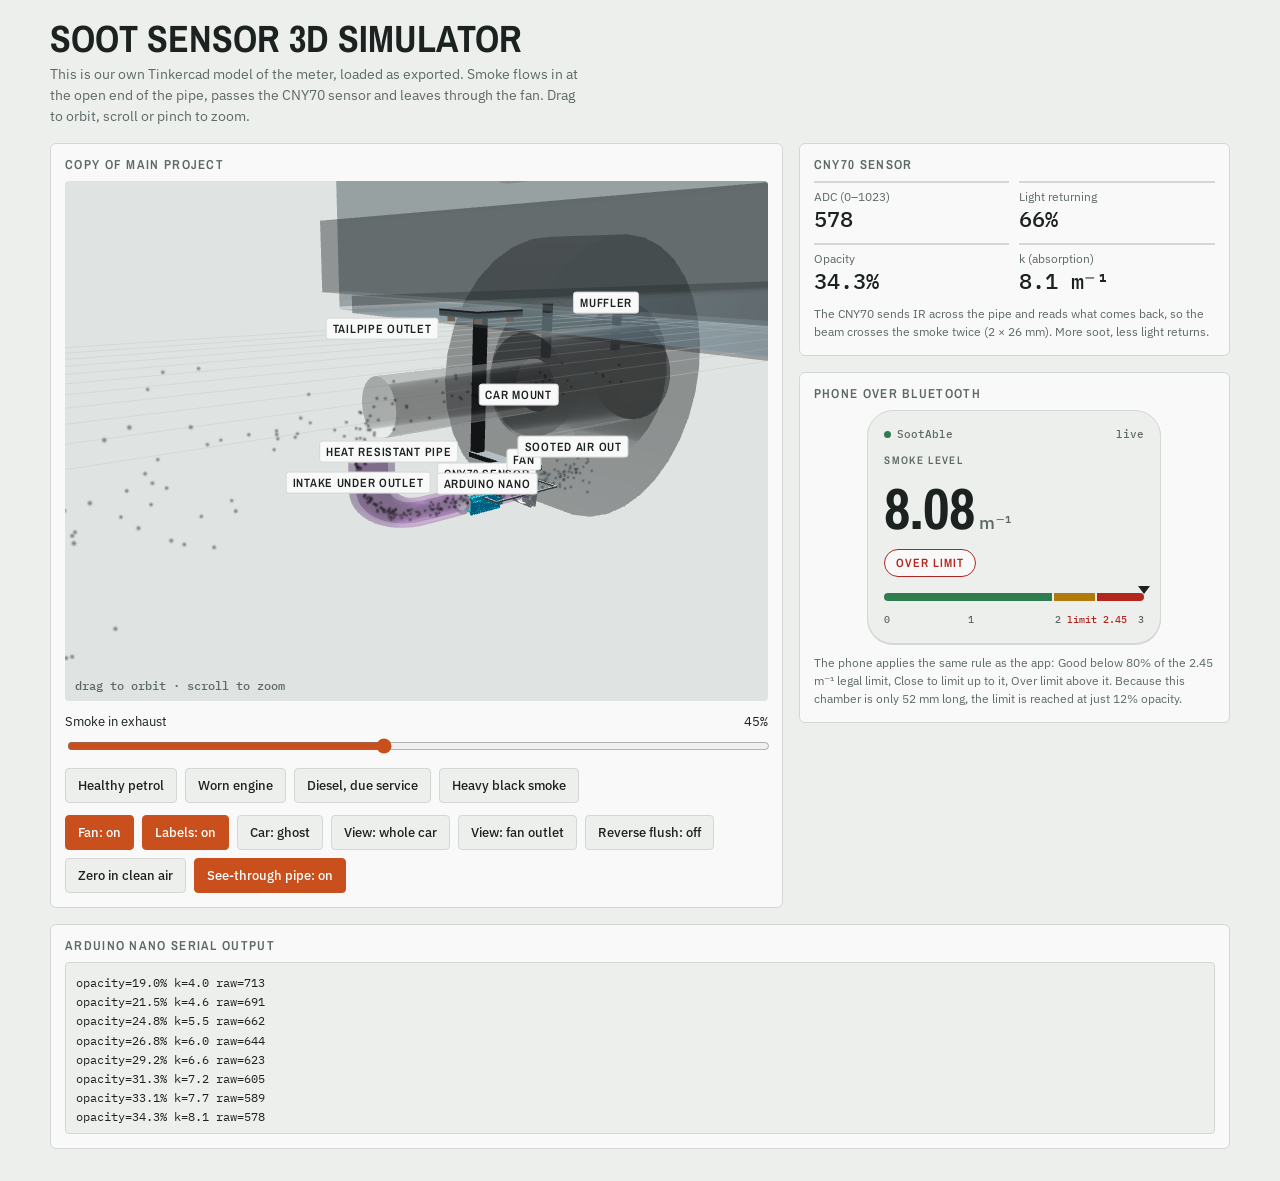
==== commit 581ff2dc: "Hardware demo: phone panel uses the app's k and legal-limit logic" ====
--- a/hardware/index.html
+++ b/hardware/index.html
@@ -36,11 +36,16 @@
 .stats{display:grid;grid-template-columns:repeat(2,minmax(0,1fr));gap:10px}
 .stat{border-top:2px solid var(--line);padding-top:6px}.stat span{display:block;font-size:12px;color:var(--mute)}
 .stat b{font:500 22px var(--f-mono);font-variant-numeric:tabular-nums}
-.phone{border:1px solid var(--line);border-radius:18px;padding:14px;background:var(--bg);display:grid;gap:10px}
-.bt{font:500 11px var(--f-mono);color:var(--mute);display:flex;justify-content:space-between}
-.big{font:700 54px/1 var(--f-display);font-variant-numeric:tabular-nums}
-.bar{height:10px;background:var(--line);border-radius:5px;overflow:hidden}.bar i{display:block;height:100%;width:0;background:var(--ok);transition:width .3s,background .3s}
-.verdict{font:600 15px var(--f-display);text-transform:uppercase;letter-spacing:.08em}
+.phone{width:min(100%,260px);margin:0 auto;border:1px solid var(--line);border-radius:26px;padding:16px 16px 18px;background:var(--bg);display:grid;gap:12px;box-shadow:0 1px 0 var(--line)}
+.bt{font:500 11px var(--f-mono);color:var(--mute);display:flex;justify-content:space-between;align-items:center}
+.bt i{display:inline-block;width:7px;height:7px;border-radius:50%;background:var(--ok);margin-right:6px}
+.plabel{font:600 11px var(--f-display);text-transform:uppercase;letter-spacing:.12em;color:var(--mute)}
+.big{font:700 58px/1 var(--f-display);font-variant-numeric:tabular-nums;display:flex;align-items:baseline;gap:4px}.big small{font:500 18px var(--f-body);color:var(--mute)}
+.verdict{justify-self:start;font:600 12px var(--f-display);text-transform:uppercase;letter-spacing:.08em;padding:5px 11px;border-radius:99px;background:var(--panel);border:1px solid currentColor}
+.scale{position:relative;height:8px;border-radius:4px;display:flex;gap:2px;margin-top:4px}
+.scale span{height:100%}.scale span:nth-child(1){flex:65.3;background:var(--ok);border-radius:4px 0 0 4px}.scale span:nth-child(2){flex:16.3;background:var(--warn)}.scale span:nth-child(3){flex:18.4;background:var(--bad);border-radius:0 4px 4px 0}
+.scale i{position:absolute;top:-7px;width:0;height:0;margin-left:-6px;border:6px solid transparent;border-top:8px solid var(--ink);border-bottom:0;transition:left .3s}
+.ticks{display:flex;font:500 10px var(--f-mono);color:var(--mute);position:relative;height:12px}.ticks span{position:absolute;transform:translateX(-50%);white-space:nowrap}
 .note{font-size:12px;color:var(--mute);line-height:1.5;margin:0}
 pre{margin:0;font:400 12px/1.6 var(--f-mono);background:var(--bg);border:1px solid var(--line);border-radius:4px;padding:10px;height:150px;overflow:hidden}
 </style>
@@ -54,7 +59,7 @@
   <div class="ctrl">
    <div class="row"><label for="smoke">Smoke in exhaust <output id="smokeOut"></output></label><input id="smoke" type="range" min="0" max="100" value="45"></div>
    <div class="btns" id="presets" role="group" aria-label="Exhaust condition presets">
-    <button data-v="2">Healthy petrol</button><button data-v="25">Worn engine</button><button data-v="55">Diesel, due service</button><button data-v="90">Heavy black smoke</button></div>
+    <button data-v="2">Healthy petrol</button><button data-v="7">Worn engine</button><button data-v="10">Diesel, due service</button><button data-v="90">Heavy black smoke</button></div>
    <div class="btns"><button id="fan" aria-pressed="true">Fan: on</button><button id="lab" aria-pressed="true">Labels: on</button><button id="carbtn">Car: ghost</button><button id="vw">View: whole car</button><button id="vfan">View: fan outlet</button><button id="flush" aria-pressed="false">Reverse flush: off</button><button id="zero">Zero in clean air</button><button id="cut" aria-pressed="true">See-through pipe: on</button></div>
   </div>
  </section>
@@ -65,8 +70,8 @@
     <div class="stat"><span>Opacity</span><b id="op">0%</b></div><div class="stat"><span>k (absorption)</span><b id="k">0.0 m⁻¹</b></div></div>
    <p class="note" style="margin-top:10px">The CNY70 sends IR across the pipe and reads what comes back, so the beam crosses the smoke twice (2 × 26 mm). More soot, less light returns.</p></section>
   <section class="card"><h2>Phone over Bluetooth</h2>
-   <div class="phone"><div class="bt"><span>● SootSensor</span><span>live</span></div><div class="big" id="pbig">0%</div><div class="bar"><i id="pbar"></i></div><div class="verdict" id="verdict">Pass</div></div>
-   <p class="note" style="margin-top:10px">Pass, watch and fail bands are demo values, not a legal limit.</p></section>
+   <div class="phone"><div class="bt"><span><i></i>SootAble</span><span>live</span></div><div class="plabel">Smoke level</div><div class="big"><span id="pbig">0</span><small>m⁻¹</small></div><div class="verdict" id="verdict">Good</div><div class="scale" aria-hidden="true"><span></span><span></span><span></span><i id="pmark" style="left:0"></i></div><div class="ticks" aria-hidden="true"><span style="left:0;transform:none">0</span><span style="left:33.3%">1</span><span style="left:66.7%">2</span><span style="left:81.7%;color:var(--bad)">limit 2.45</span><span style="left:100%;transform:translateX(-100%)">3</span></div></div>
+   <p class="note" style="margin-top:10px">The phone applies the same rule as the app: Good below 80% of the 2.45 m⁻¹ legal limit, Close to limit up to it, Over limit above it. Because this chamber is only 52 mm long, the limit is reached at just 12% opacity.</p></section>
  </aside>
 </div>
 <section class="card"><h2>Arduino Nano serial output</h2><pre id="log"></pre></section>
@@ -174,7 +179,7 @@
   cam.position.set(tgt.x+dist*Math.cos(el)*Math.sin(az),tgt.y+dist*Math.sin(el),tgt.z+dist*Math.cos(el)*Math.cos(az));cam.lookAt(tgt)}
 window.addEventListener('resize',function(){W=vp.clientWidth;H=vp.clientHeight;renderer.setSize(W,H);cam.aspect=W/H;cam.updateProjectionMatrix()});
 // sim
-var prevSmoke=45,flushing=false,flushStart=0,smoke=45,fan=true,conc=0,L=0.052,I0=880,zeroI=I0,labelsOn=true,cut=true;
+var LIMIT=2.45,prevSmoke=45,flushing=false,flushStart=0,smoke=45,fan=true,conc=0,L=0.052,I0=880,zeroI=I0,labelsOn=true,cut=true;
 function kTrue(c){return c/100*30}
 function setSmoke(v){smoke=+v;$('smoke').value=v;$('smokeOut').textContent=v+'%'}
 $('smoke').addEventListener('input',function(e){setSmoke(e.target.value)});
@@ -201,9 +206,9 @@
 var lines=[];function log(s){lines.push(s);if(lines.length>8)lines.shift();$('log').textContent=lines.join('\n')}
 function sample(){var raw=Math.round(reading()),r=Math.max(.001,raw/zeroI),op=Math.max(0,Math.min(100,(1-r)*100)),k=Math.max(0,-Math.log(Math.min(r,1))/L);
   $('adc').textContent=raw;$('light').textContent=Math.round(Math.min(r,1)*100)+'%';$('op').textContent=op.toFixed(1)+'%';$('k').textContent=k.toFixed(1)+' m⁻¹';
-  $('pbig').textContent=op.toFixed(0)+'%';$('pbar').style.width=Math.min(100,op*1.6)+'%';
-  var v,c;if(op<25){v='Pass';c='--ok'}else if(op<50){v='Watch';c='--warn'}else{v='Fail: service needed';c='--bad'}
-  $('pbar').style.background='var('+c+')';$('verdict').textContent=v;$('verdict').style.color='var('+c+')';
+  var kr=Math.round(k*100)/100;$('pbig').textContent=kr.toFixed(2);$('pmark').style.left=Math.min(100,k/3*100)+'%';
+  var v,c;if(kr<LIMIT*.8){v='Good';c='--ok'}else if(kr<=LIMIT){v='Close to limit';c='--warn'}else{v='Over limit';c='--bad'}
+  $('verdict').textContent=v;$('verdict').style.color='var('+c+')';
   log('opacity='+op.toFixed(1)+'% k='+k.toFixed(1)+' raw='+raw+(fan?'':' FAN-OFF'))}
 setSmoke(45);
 var reduce=matchMedia('(prefers-reduced-motion: reduce)').matches,t0=performance.now(),last=0,tmp=new THREE.Vector3(),sp=0;
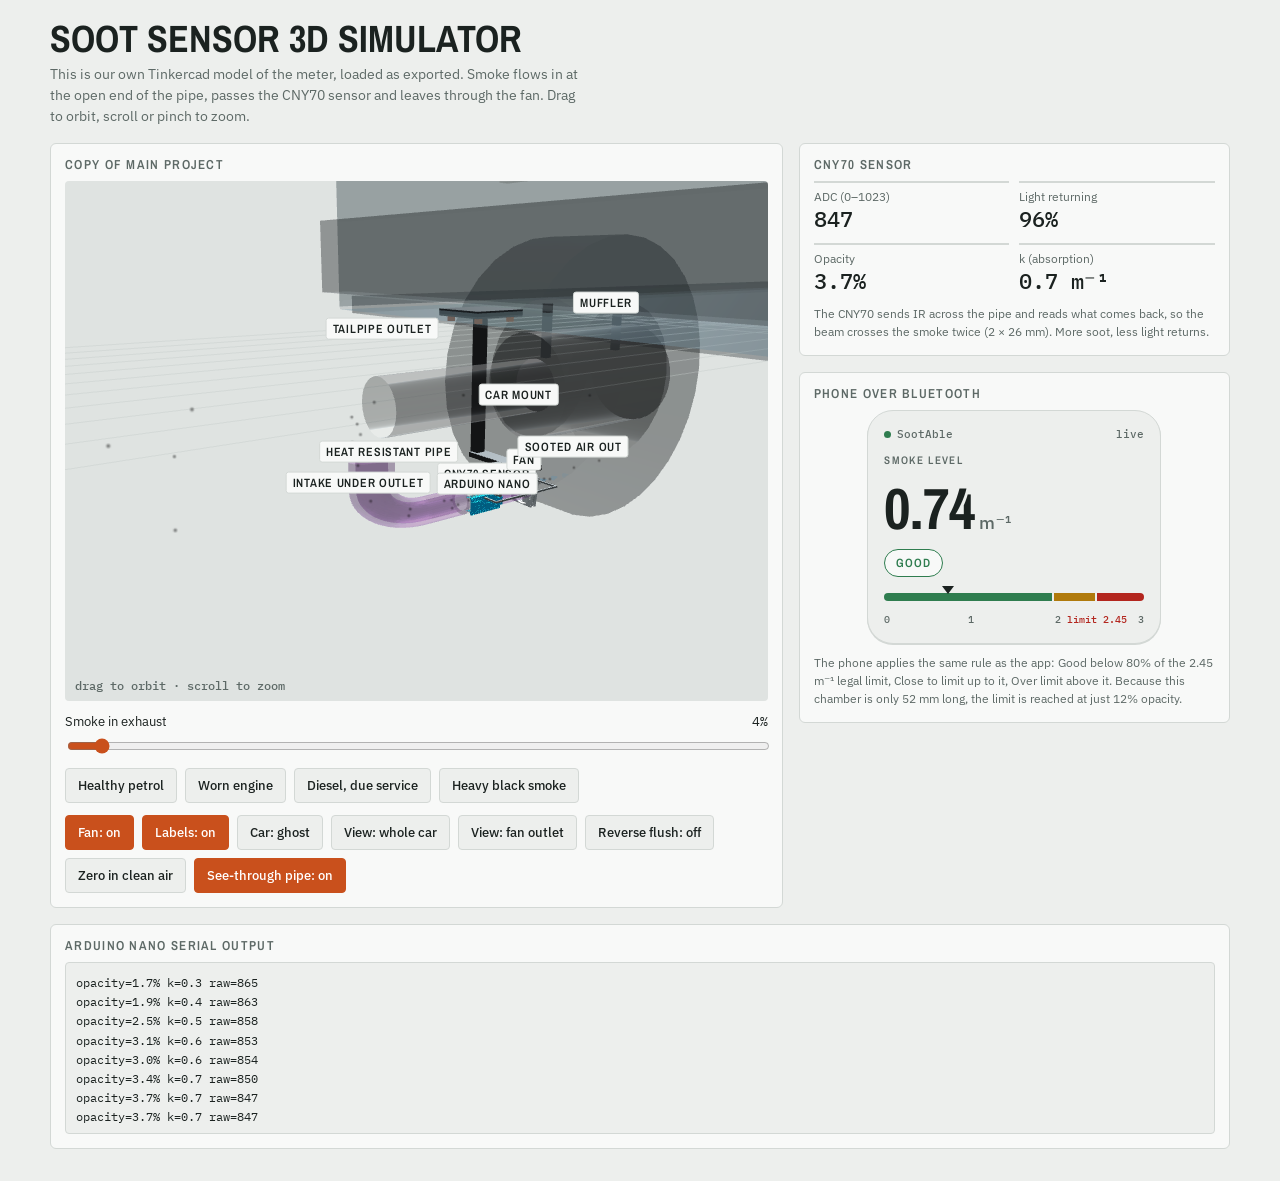
==== commit fbf34e30: "Hardware demo: start at a realistic smoke level" ====
--- a/hardware/index.html
+++ b/hardware/index.html
@@ -57,7 +57,7 @@
   <h2>Copy of Main Project</h2>
   <div id="vp"><div id="lbls"></div><div id="badge" hidden style="position:absolute;right:10px;top:10px;font:600 13px var(--f-display);letter-spacing:.08em;text-transform:uppercase;background:var(--accent);color:#fff;border-radius:3px;padding:4px 8px">Reverse flush on: click the button again to let the exhaust back in</div><div id="tip">drag to orbit · scroll to zoom</div></div>
   <div class="ctrl">
-   <div class="row"><label for="smoke">Smoke in exhaust <output id="smokeOut"></output></label><input id="smoke" type="range" min="0" max="100" value="45"></div>
+   <div class="row"><label for="smoke">Smoke in exhaust <output id="smokeOut"></output></label><input id="smoke" type="range" min="0" max="100" value="4"></div>
    <div class="btns" id="presets" role="group" aria-label="Exhaust condition presets">
     <button data-v="2">Healthy petrol</button><button data-v="7">Worn engine</button><button data-v="10">Diesel, due service</button><button data-v="90">Heavy black smoke</button></div>
    <div class="btns"><button id="fan" aria-pressed="true">Fan: on</button><button id="lab" aria-pressed="true">Labels: on</button><button id="carbtn">Car: ghost</button><button id="vw">View: whole car</button><button id="vfan">View: fan outlet</button><button id="flush" aria-pressed="false">Reverse flush: off</button><button id="zero">Zero in clean air</button><button id="cut" aria-pressed="true">See-through pipe: on</button></div>
@@ -179,7 +179,7 @@
   cam.position.set(tgt.x+dist*Math.cos(el)*Math.sin(az),tgt.y+dist*Math.sin(el),tgt.z+dist*Math.cos(el)*Math.cos(az));cam.lookAt(tgt)}
 window.addEventListener('resize',function(){W=vp.clientWidth;H=vp.clientHeight;renderer.setSize(W,H);cam.aspect=W/H;cam.updateProjectionMatrix()});
 // sim
-var LIMIT=2.45,prevSmoke=45,flushing=false,flushStart=0,smoke=45,fan=true,conc=0,L=0.052,I0=880,zeroI=I0,labelsOn=true,cut=true;
+var LIMIT=2.45,prevSmoke=4,flushing=false,flushStart=0,smoke=4,fan=true,conc=0,L=0.052,I0=880,zeroI=I0,labelsOn=true,cut=true;
 function kTrue(c){return c/100*30}
 function setSmoke(v){smoke=+v;$('smoke').value=v;$('smokeOut').textContent=v+'%'}
 $('smoke').addEventListener('input',function(e){setSmoke(e.target.value)});
@@ -210,7 +210,7 @@
   var v,c;if(kr<LIMIT*.8){v='Good';c='--ok'}else if(kr<=LIMIT){v='Close to limit';c='--warn'}else{v='Over limit';c='--bad'}
   $('verdict').textContent=v;$('verdict').style.color='var('+c+')';
   log('opacity='+op.toFixed(1)+'% k='+k.toFixed(1)+' raw='+raw+(fan?'':' FAN-OFF'))}
-setSmoke(45);
+setSmoke(4);
 var reduce=matchMedia('(prefers-reduced-motion: reduce)').matches,t0=performance.now(),last=0,tmp=new THREE.Vector3(),sp=0;
 function frame(now){var dt=Math.min(.05,(now-t0)/1000);t0=now;
   conc+=((fan&&!flushing?smoke:0)-conc)*(flushing?2.2:(fan?.8:.15))*dt;
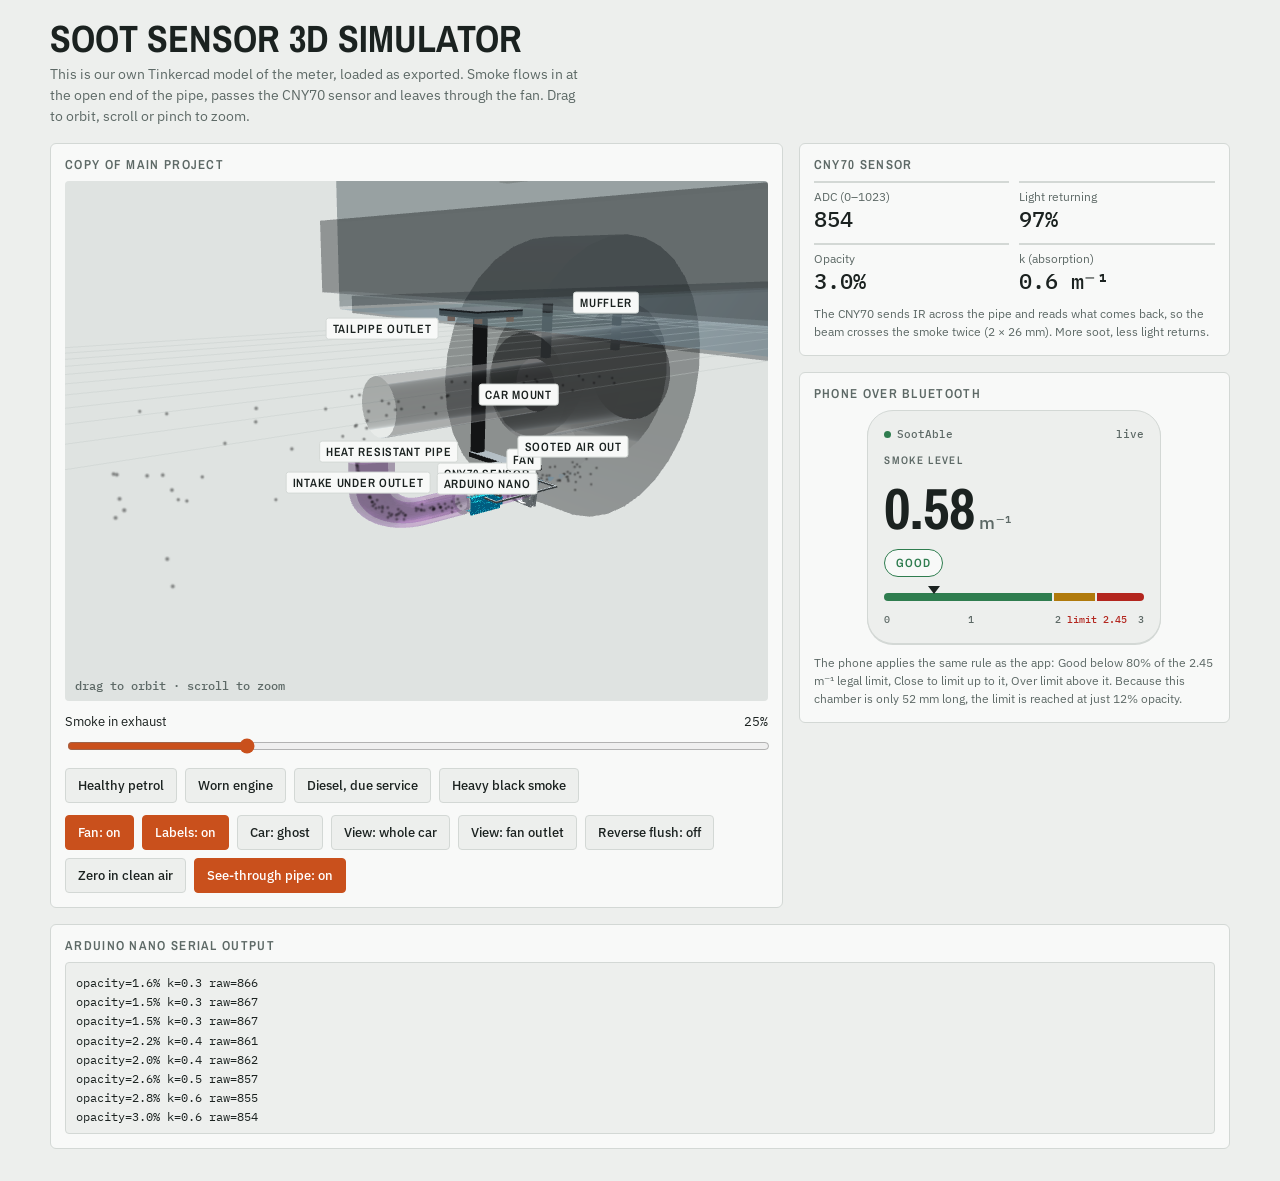
==== commit 6c1e0070: "Hardware demo: slider range spans realistic smoke levels" ====
--- a/hardware/index.html
+++ b/hardware/index.html
@@ -57,9 +57,9 @@
   <h2>Copy of Main Project</h2>
   <div id="vp"><div id="lbls"></div><div id="badge" hidden style="position:absolute;right:10px;top:10px;font:600 13px var(--f-display);letter-spacing:.08em;text-transform:uppercase;background:var(--accent);color:#fff;border-radius:3px;padding:4px 8px">Reverse flush on: click the button again to let the exhaust back in</div><div id="tip">drag to orbit · scroll to zoom</div></div>
   <div class="ctrl">
-   <div class="row"><label for="smoke">Smoke in exhaust <output id="smokeOut"></output></label><input id="smoke" type="range" min="0" max="100" value="4"></div>
+   <div class="row"><label for="smoke">Smoke in exhaust <output id="smokeOut"></output></label><input id="smoke" type="range" min="0" max="100" value="25"></div>
    <div class="btns" id="presets" role="group" aria-label="Exhaust condition presets">
-    <button data-v="2">Healthy petrol</button><button data-v="7">Worn engine</button><button data-v="10">Diesel, due service</button><button data-v="90">Heavy black smoke</button></div>
+    <button data-v="8">Healthy petrol</button><button data-v="57">Worn engine</button><button data-v="75">Diesel, due service</button><button data-v="95">Heavy black smoke</button></div>
    <div class="btns"><button id="fan" aria-pressed="true">Fan: on</button><button id="lab" aria-pressed="true">Labels: on</button><button id="carbtn">Car: ghost</button><button id="vw">View: whole car</button><button id="vfan">View: fan outlet</button><button id="flush" aria-pressed="false">Reverse flush: off</button><button id="zero">Zero in clean air</button><button id="cut" aria-pressed="true">See-through pipe: on</button></div>
   </div>
  </section>
@@ -179,8 +179,8 @@
   cam.position.set(tgt.x+dist*Math.cos(el)*Math.sin(az),tgt.y+dist*Math.sin(el),tgt.z+dist*Math.cos(el)*Math.cos(az));cam.lookAt(tgt)}
 window.addEventListener('resize',function(){W=vp.clientWidth;H=vp.clientHeight;renderer.setSize(W,H);cam.aspect=W/H;cam.updateProjectionMatrix()});
 // sim
-var LIMIT=2.45,prevSmoke=4,flushing=false,flushStart=0,smoke=4,fan=true,conc=0,L=0.052,I0=880,zeroI=I0,labelsOn=true,cut=true;
-function kTrue(c){return c/100*30}
+var LIMIT=2.45,prevSmoke=25,flushing=false,flushStart=0,smoke=25,fan=true,conc=0,L=0.052,I0=880,zeroI=I0,labelsOn=true,cut=true;
+function kTrue(c){return c/100*4}
 function setSmoke(v){smoke=+v;$('smoke').value=v;$('smokeOut').textContent=v+'%'}
 $('smoke').addEventListener('input',function(e){setSmoke(e.target.value)});
 document.querySelectorAll('#presets button').forEach(function(b){b.addEventListener('click',function(){setSmoke(b.dataset.v)})});
@@ -210,7 +210,7 @@
   var v,c;if(kr<LIMIT*.8){v='Good';c='--ok'}else if(kr<=LIMIT){v='Close to limit';c='--warn'}else{v='Over limit';c='--bad'}
   $('verdict').textContent=v;$('verdict').style.color='var('+c+')';
   log('opacity='+op.toFixed(1)+'% k='+k.toFixed(1)+' raw='+raw+(fan?'':' FAN-OFF'))}
-setSmoke(4);
+setSmoke(25);
 var reduce=matchMedia('(prefers-reduced-motion: reduce)').matches,t0=performance.now(),last=0,tmp=new THREE.Vector3(),sp=0;
 function frame(now){var dt=Math.min(.05,(now-t0)/1000);t0=now;
   conc+=((fan&&!flushing?smoke:0)-conc)*(flushing?2.2:(fan?.8:.15))*dt;
